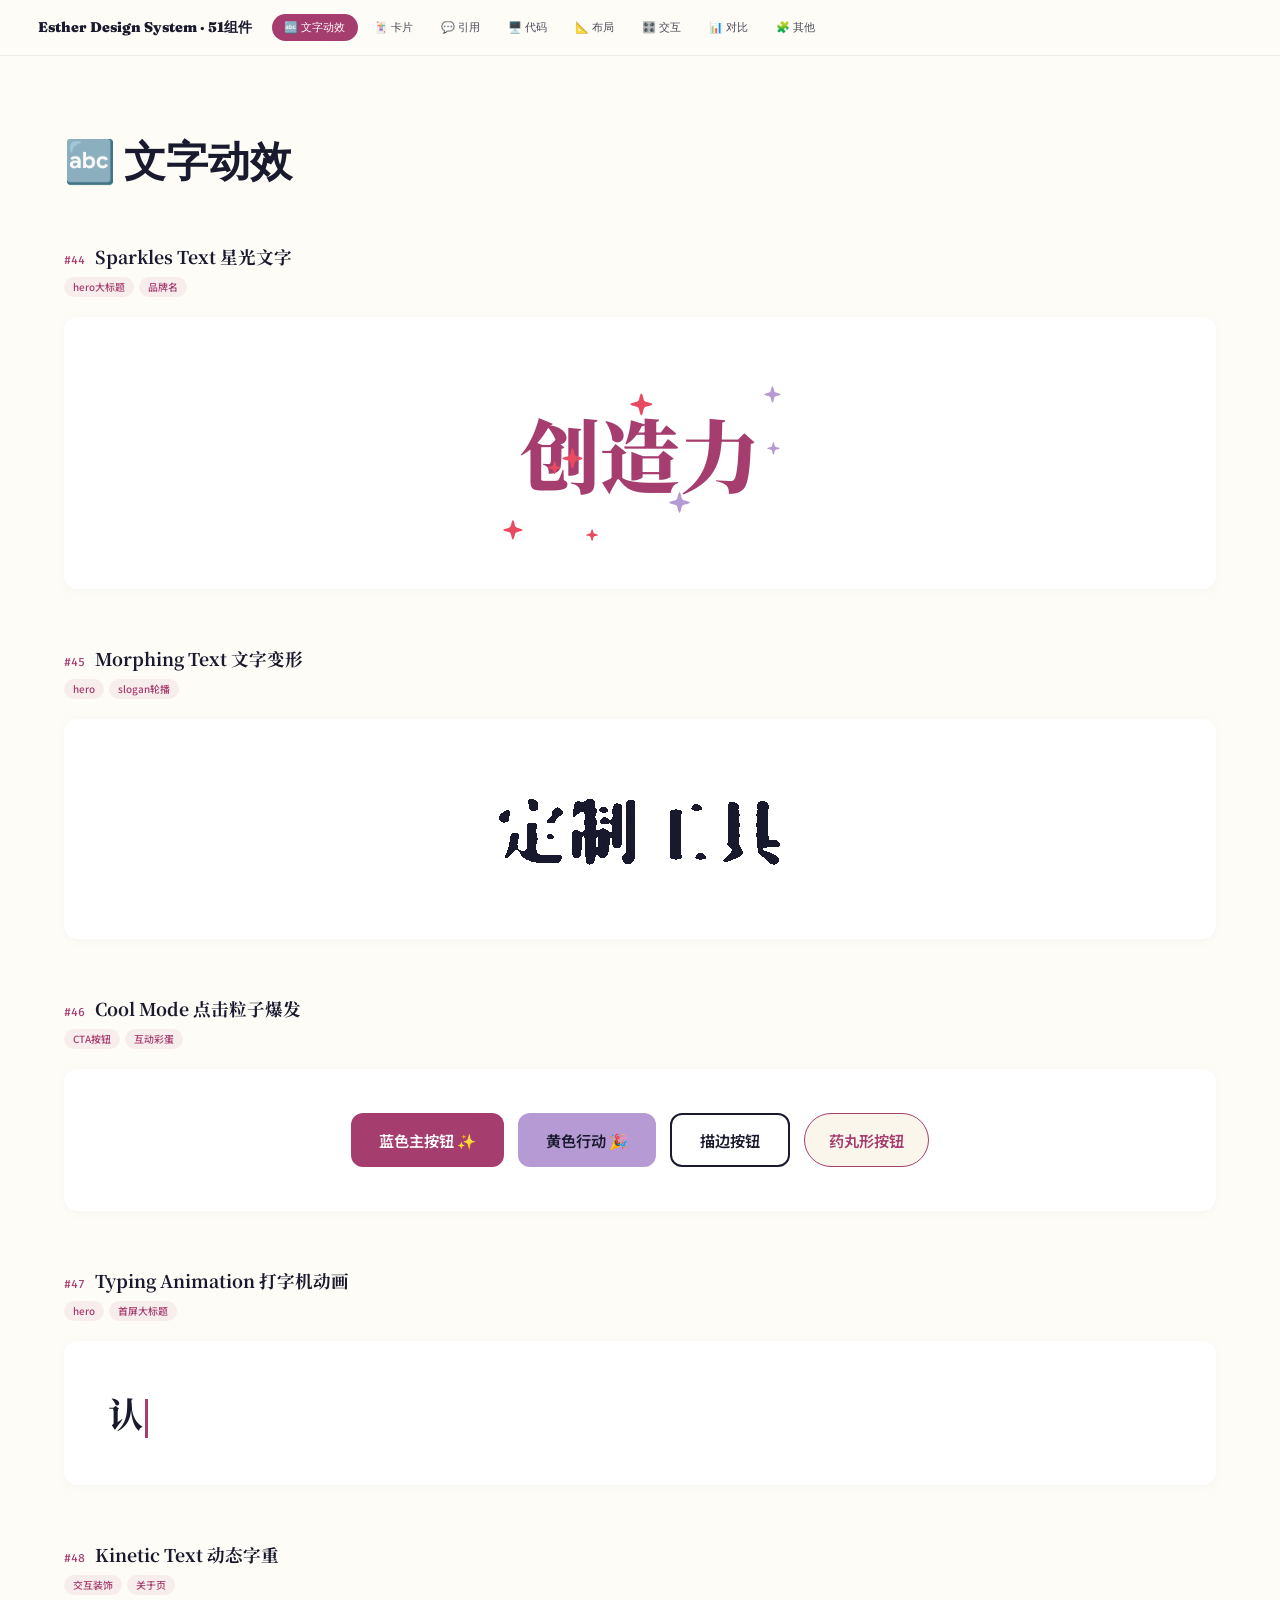
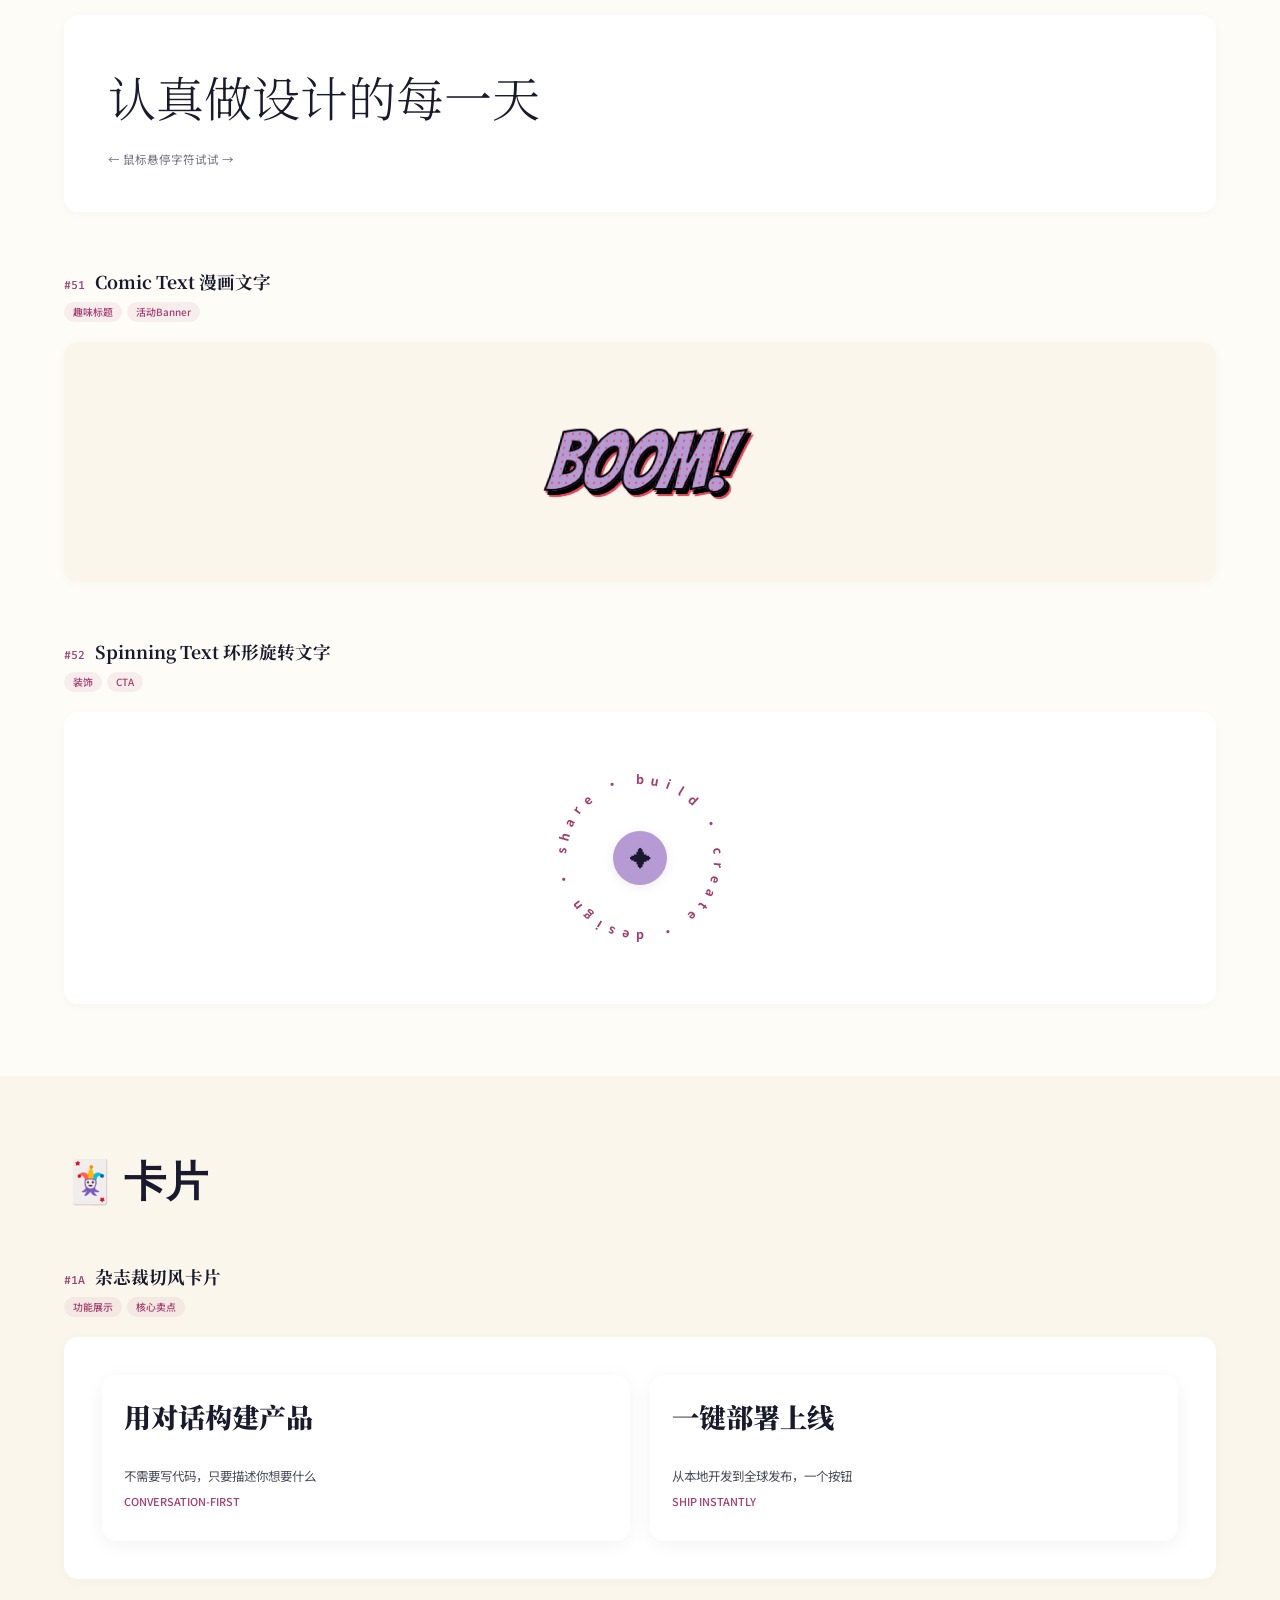
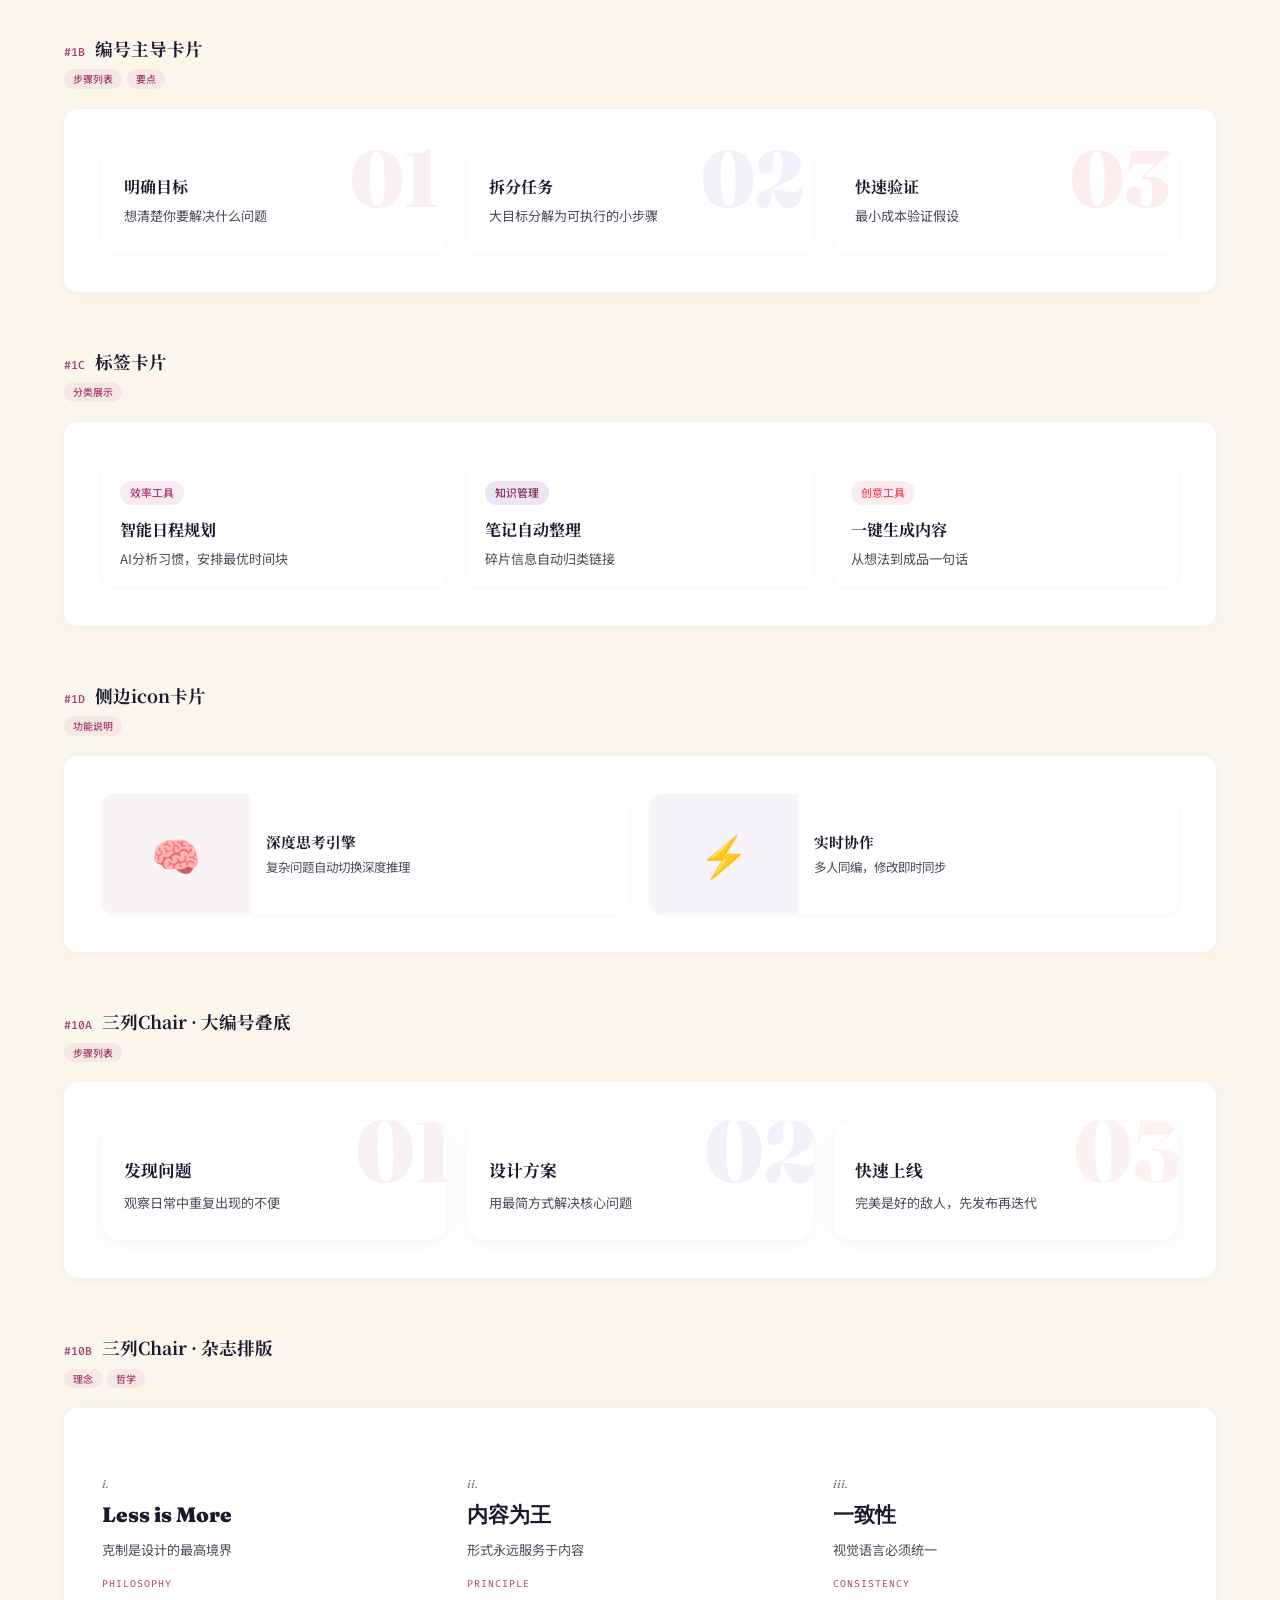
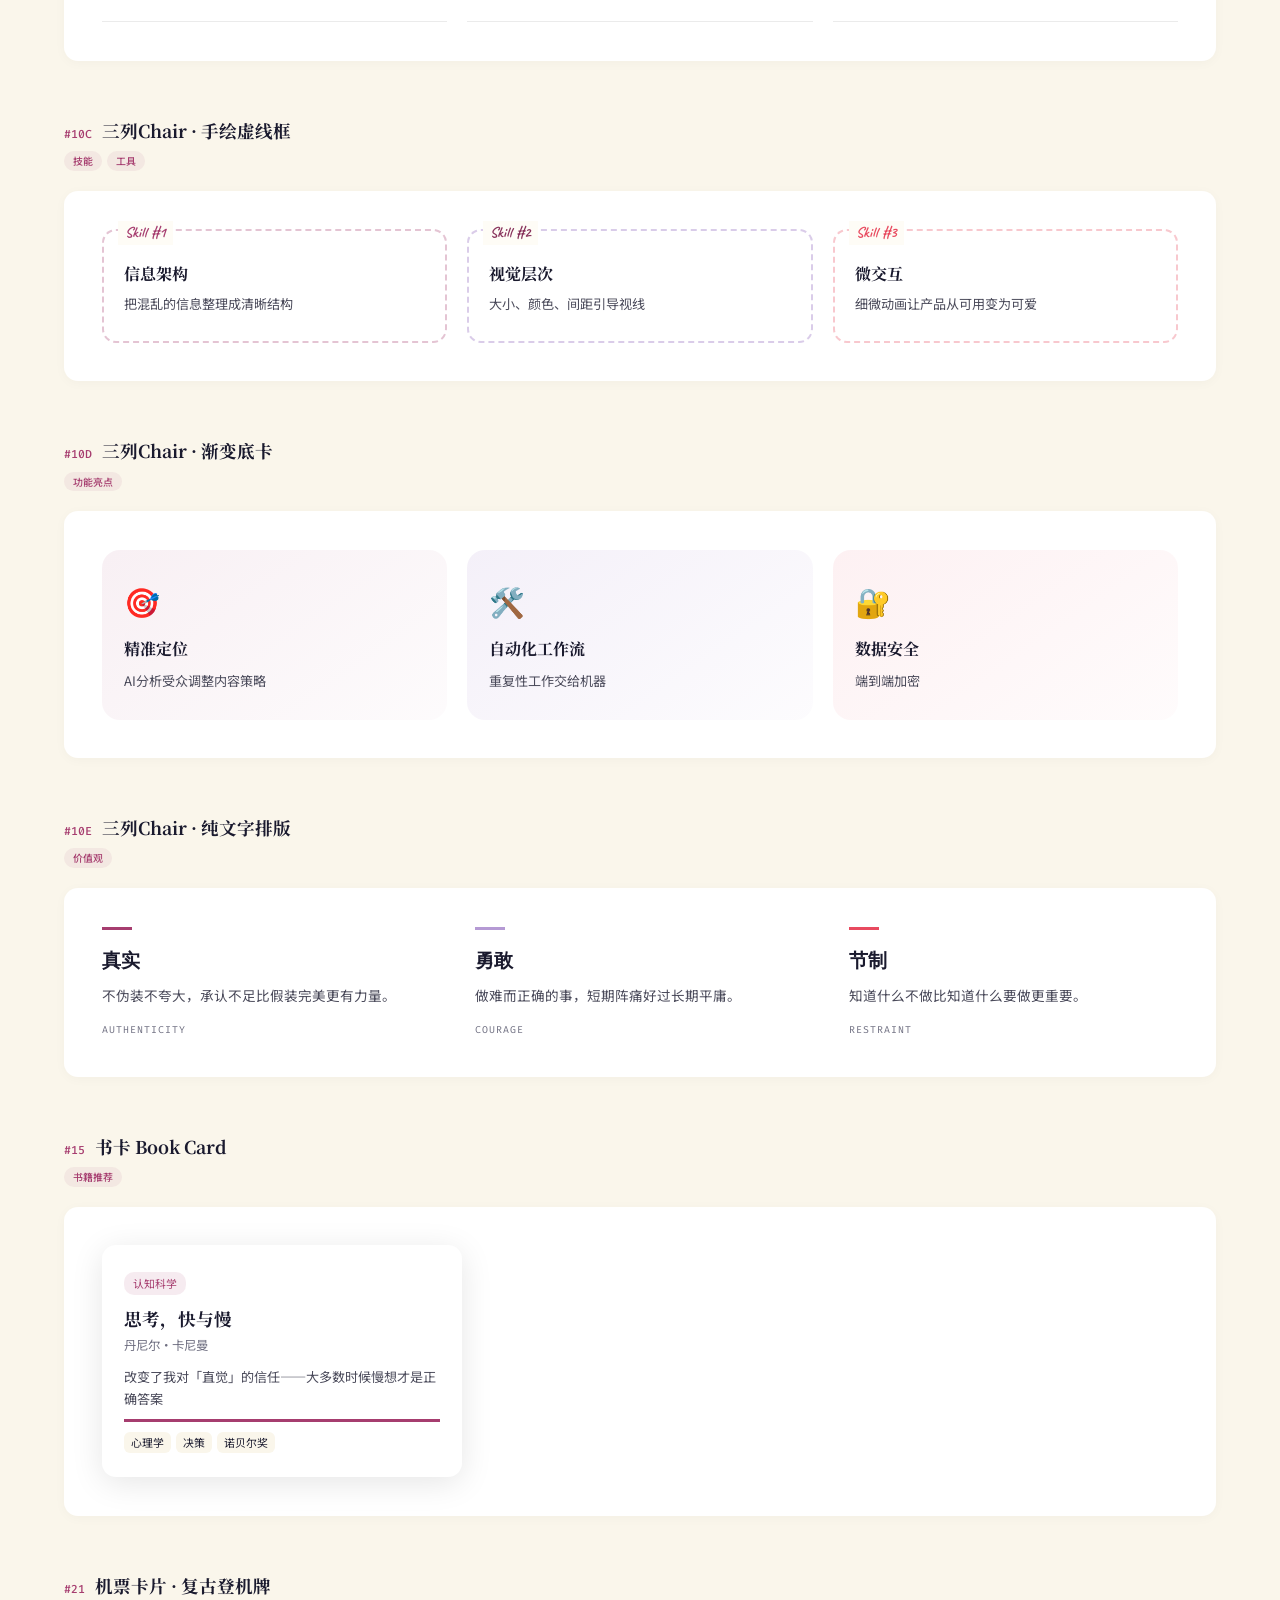
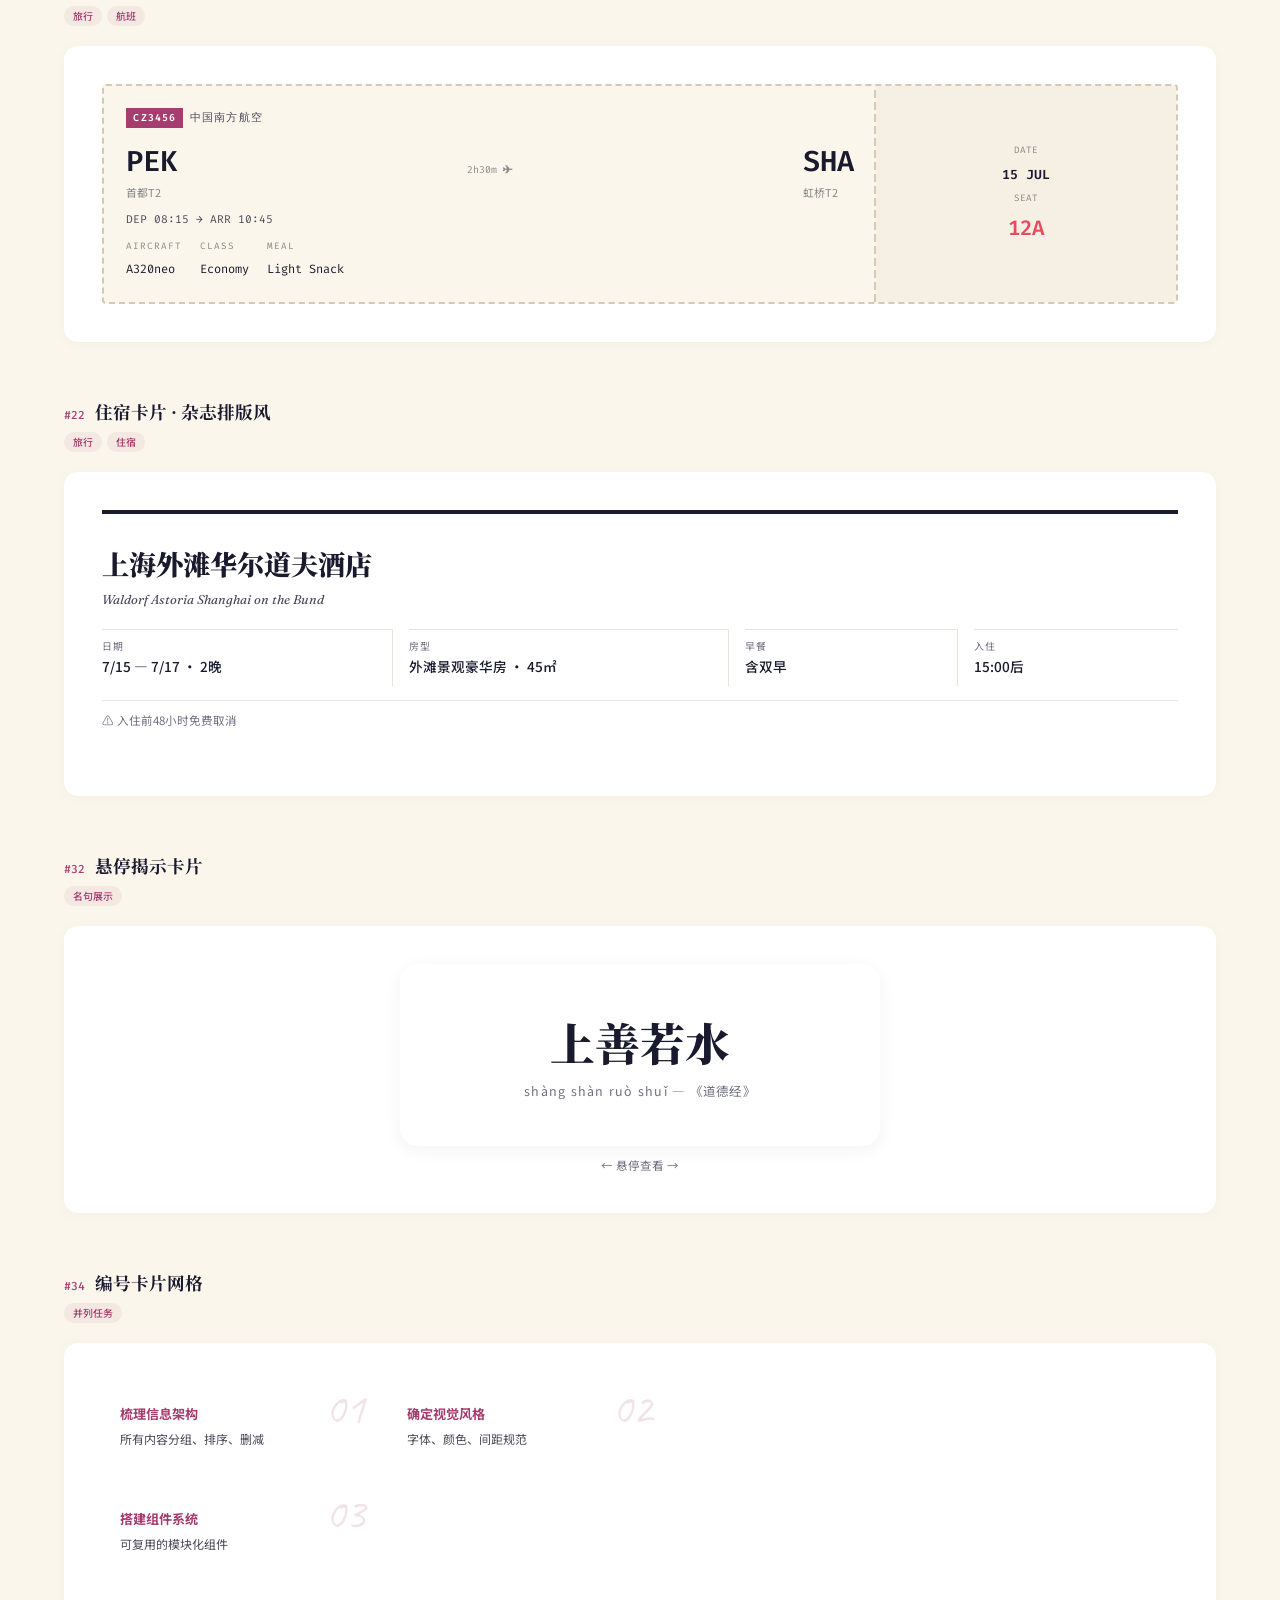
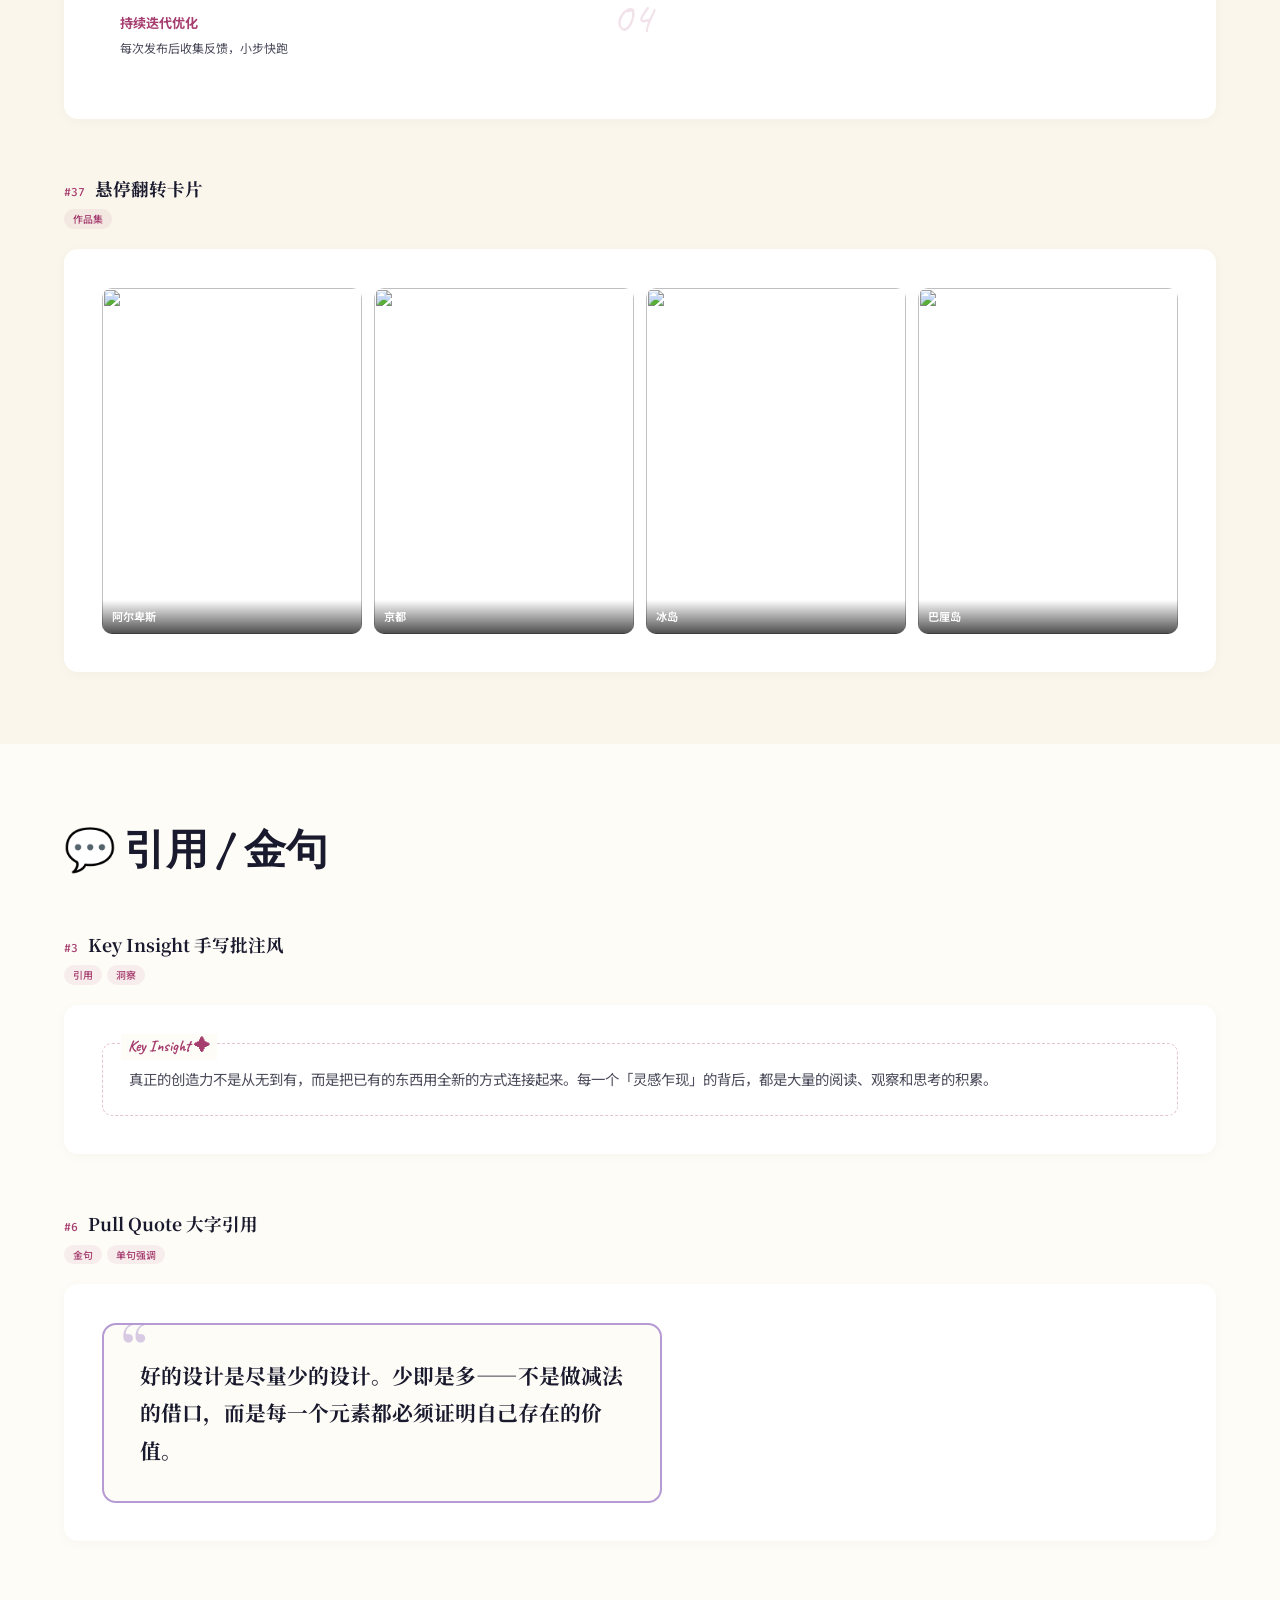
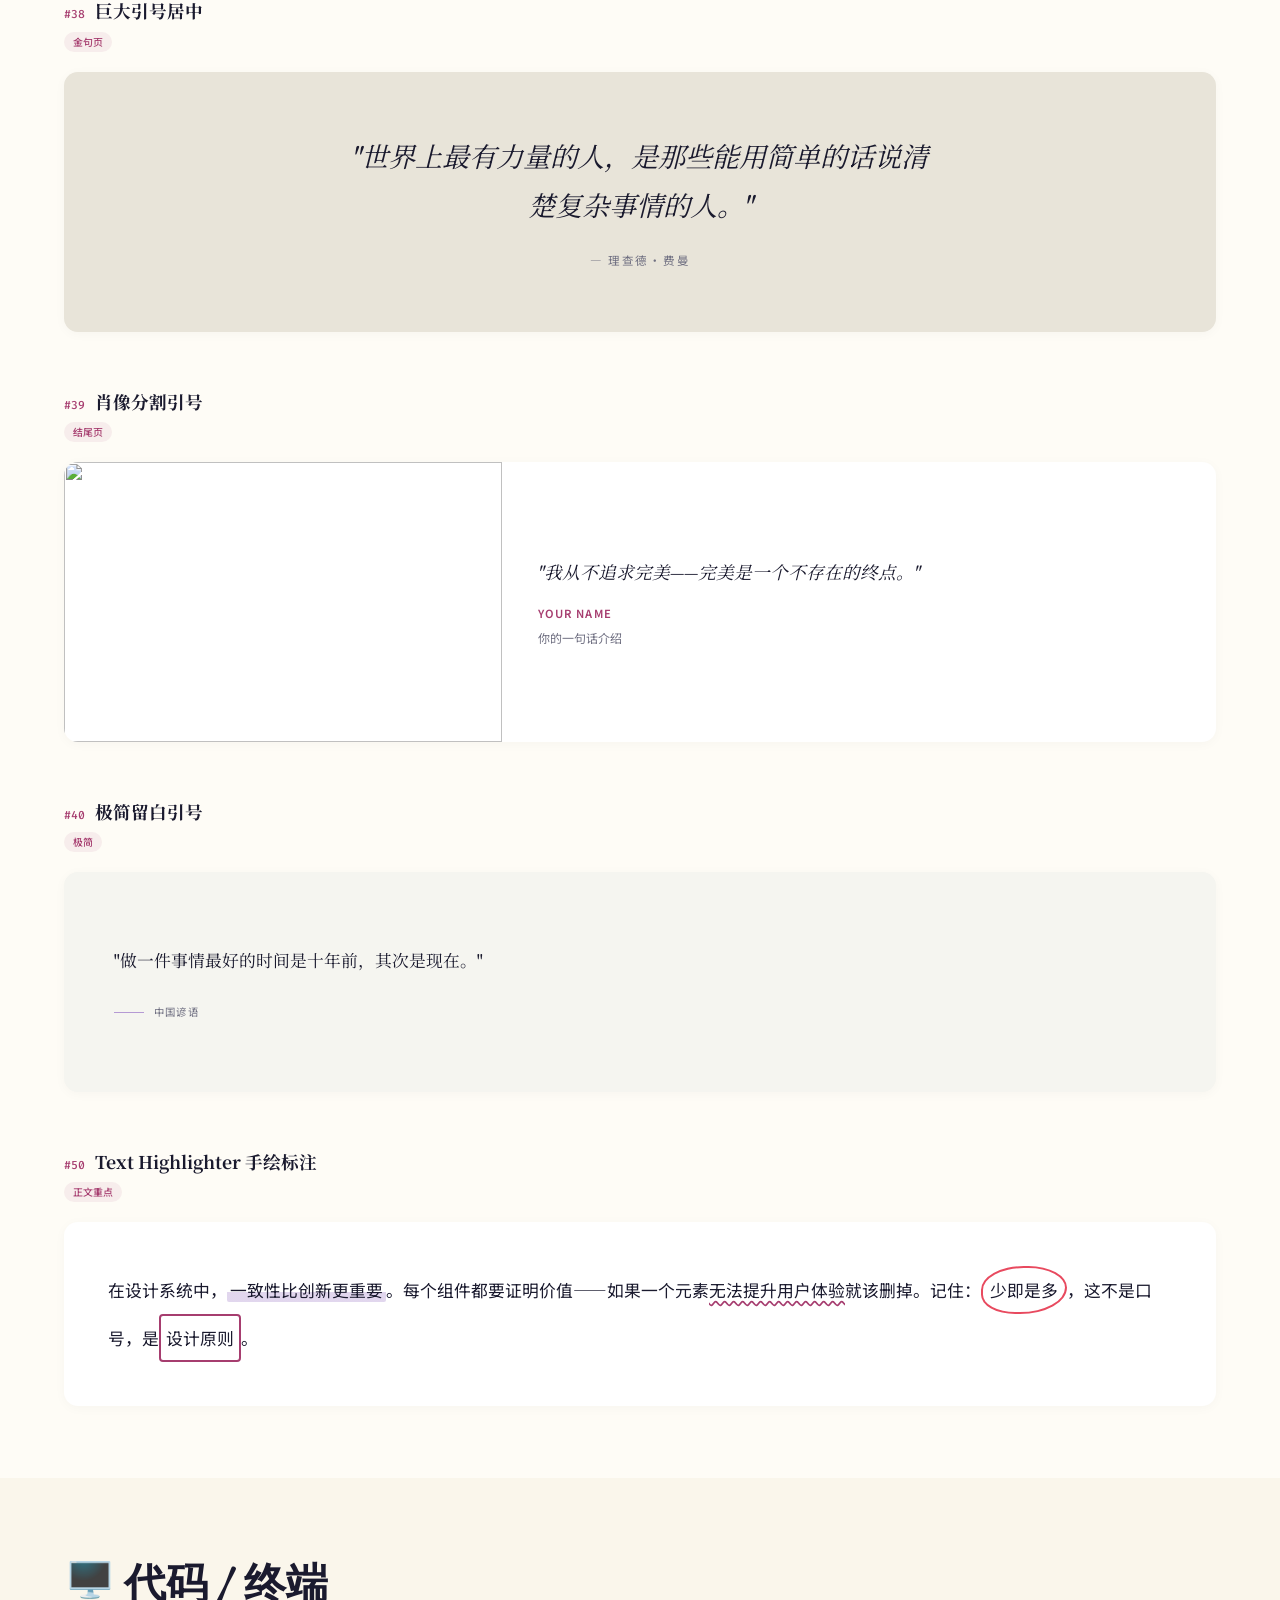
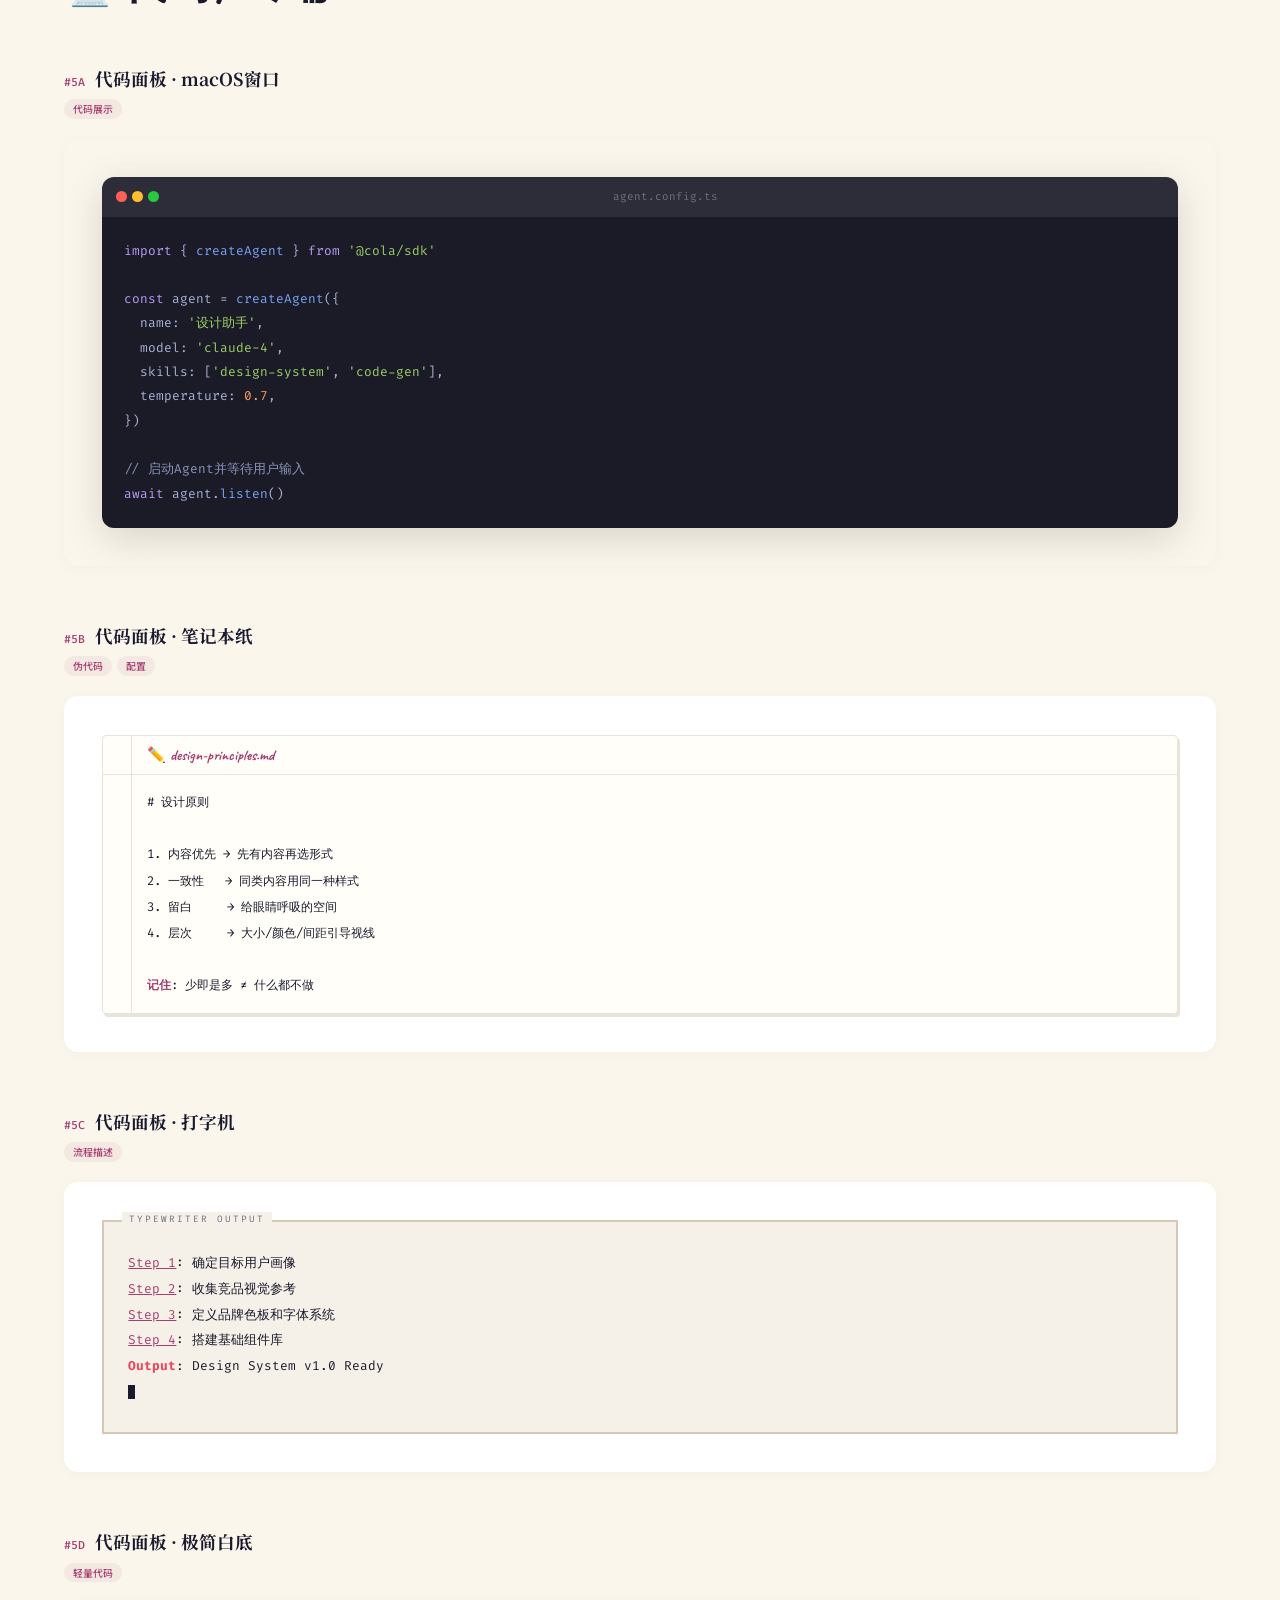
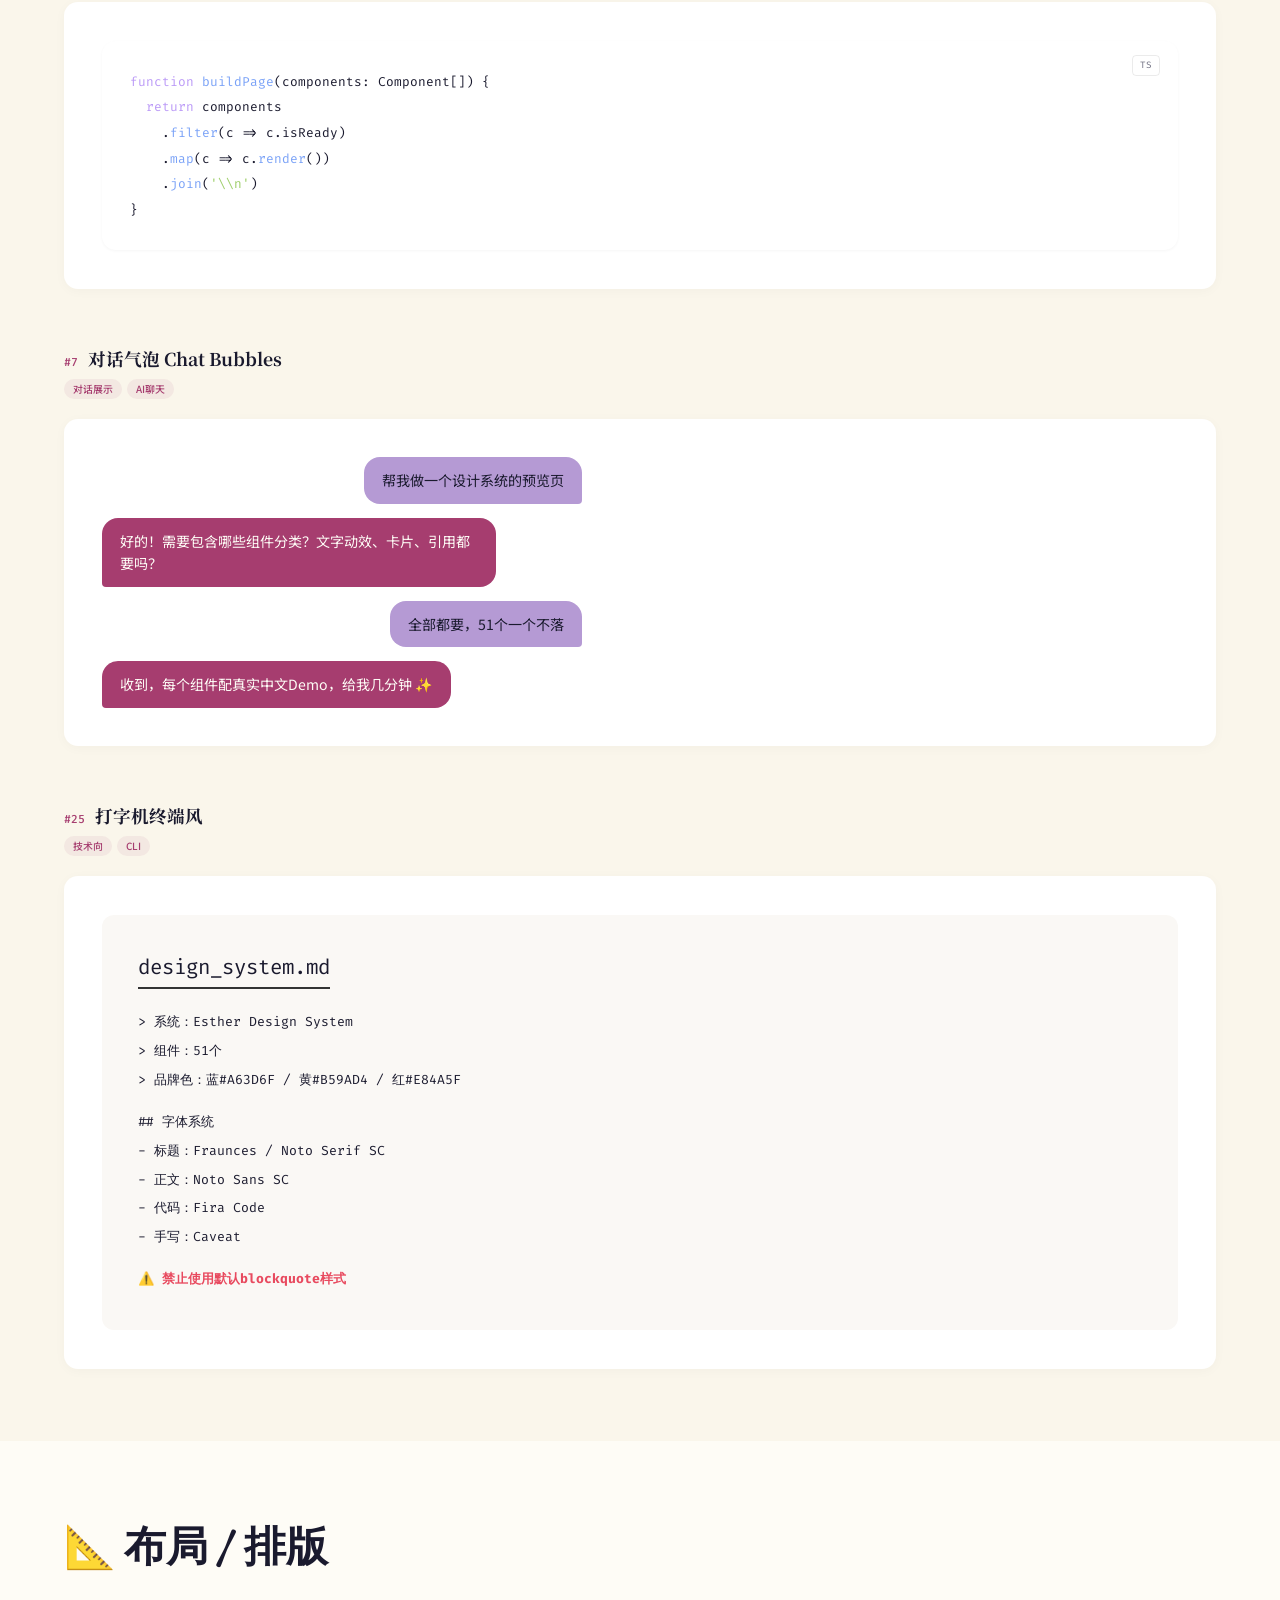
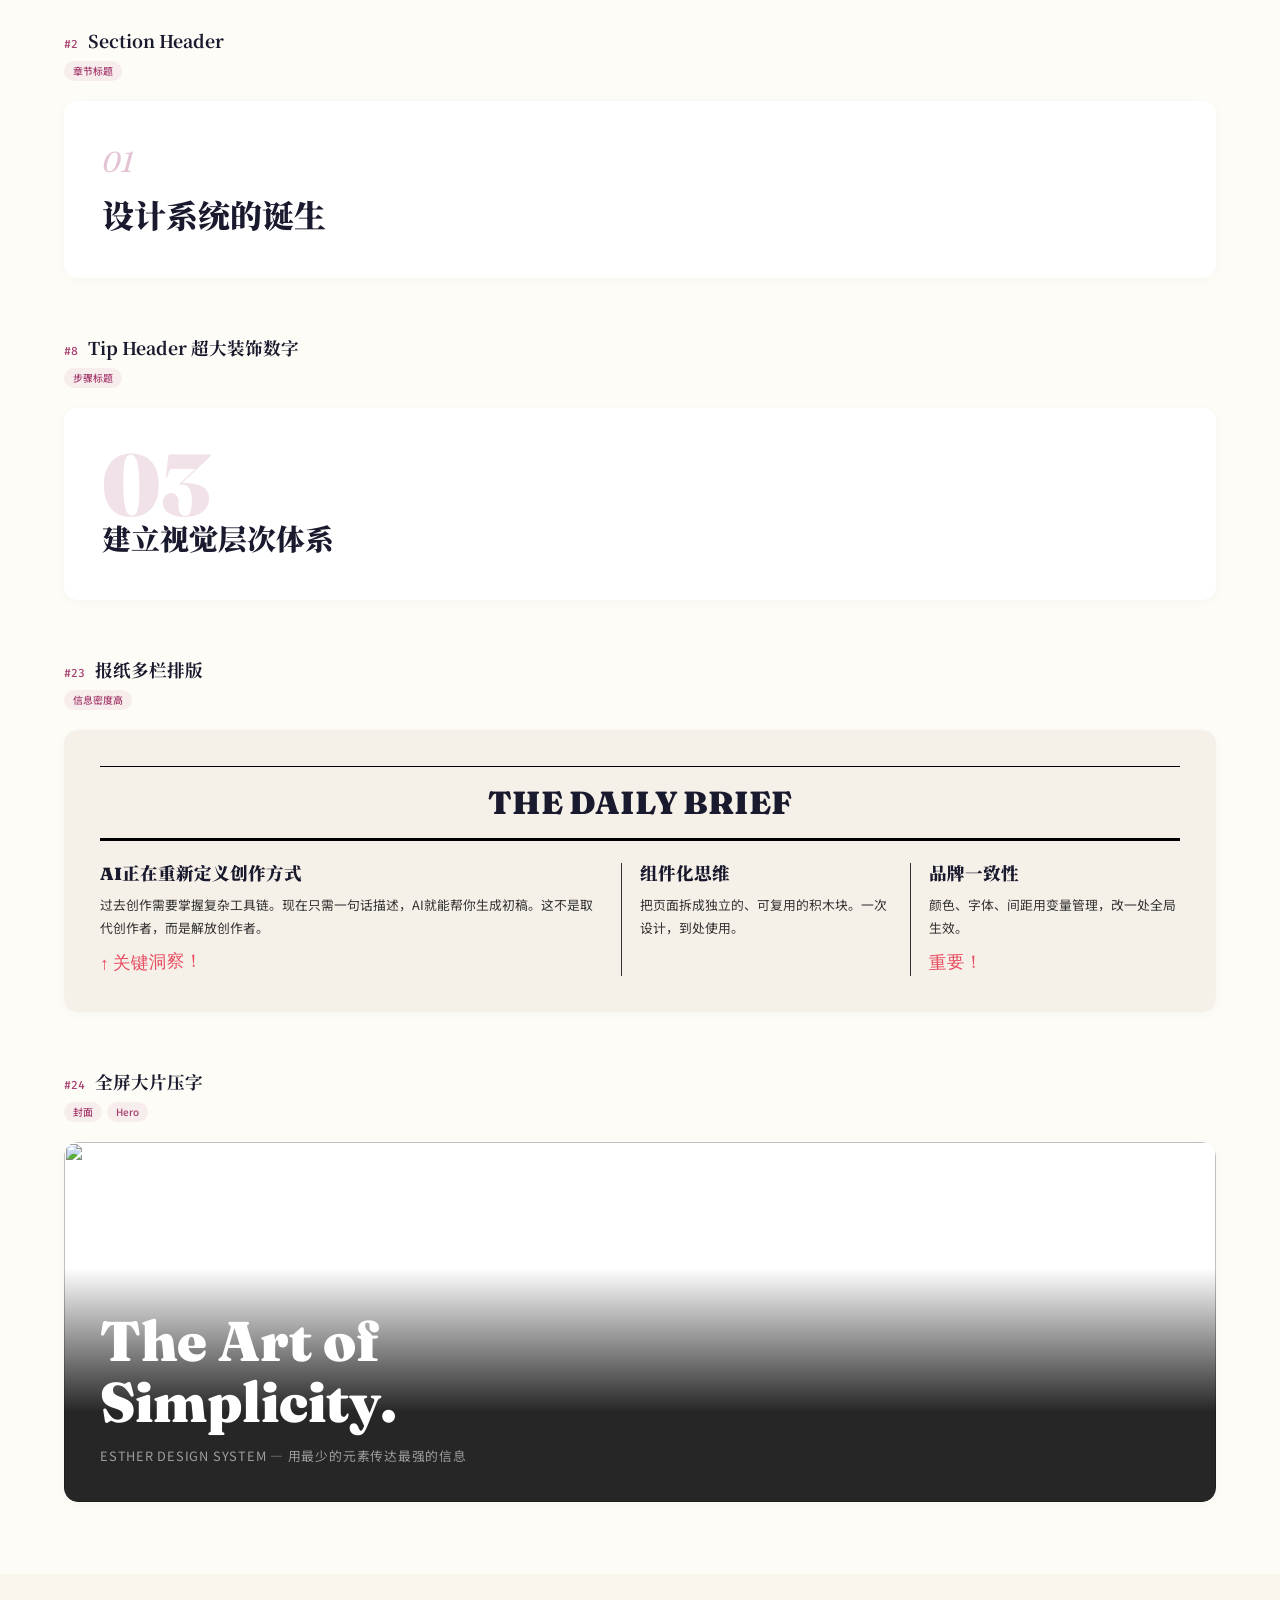
==== components-preview.html @ 67e194ee "feat: tokens.json 作为设计令牌唯一来源 配色、字号、间距、字体加载原先散在 12 个 HTML 的 :root 和各份文档里, 改一个色要手工搜替 10 多个文件,漏一个就不一致。现" ====
<!DOCTYPE html>
<html lang="zh-CN">
<head>
<meta charset="UTF-8">
<meta name="viewport" content="width=device-width, initial-scale=1.0">
<title>Esther Design System · 51组件预览</title>
<link href="https://fonts.googleapis.com/css2?family=Fraunces:ital,opsz,wght@0,9..144,300;0,9..144,700;0,9..144,900;1,9..144,400;1,9..144,700&family=Noto+Sans+SC:wght@300;400;500;700;900&family=Noto+Serif+SC:wght@400;700;900&family=Caveat:wght@400;700&family=Fira+Code:wght@400;500&family=Bangers&display=swap" rel="stylesheet">
<style>
/* tokens:start — generated by scripts/build_tokens.py, do not edit */
    :root {
      /* ==== v2.2.0 品牌色（语义命名） ==== */
      --brand: #A63D6F;  /* 莓果玫红 · 主色 60% */
      --brand-deep: #88325B;  /* 莓果深调 · 主色加深 */
      --brand-soft: #F4E1EA;  /* 莓果浅晕 · 浅色块 */
      --accent: #B59AD4;  /* 藤萝紫 · 强调色 30% */
      --accent-ink: #885CBA;  /* 藤萝深调 · 强调色文字安全变体 */
      --accent-deep: #6F46A0;  /* 藤萝浓调 · 强调色 chip 文字 */
      --accent-soft: #EAE2F3;  /* 藤萝浅晕 · 浅色块 */
      --pop: #E84A5F;  /* 点缀红 · 点缀色 10% */
      --pop-ink: #DD1C36;  /* 点缀深红 · 点缀色文字安全变体 */
      --pop-deep: #B00F25;  /* 点缀浓红 · 点缀色 chip 文字 */
      --cream: #fefcf6;  /* 暖底主色 · 背景 */
      --cream-dark: #faf6eb;  /* 深奶底 · 背景 */
      --card-bg: #FFFDF8;  /* 卡片底 · 背景 */
      --ink: #1A1A2E;  /* 墨色 · 正文 */
      --ink-light: #4A4A5A;  /* 次要墨 · 次要文字 */
      --ink-faint: #6F6F81;  /* 浅墨 · 辅助文字 */
      --dark-panel: #201826;  /* 梅黑面板 · 深色面板 */
      --term-bg: #151821;  /* 终端底 · 具名例外 */
      --term-green: #4ADE80;  /* 终端绿 · 具名例外 */
      --panel-green: #2D6A4F;  /* 功能绿 · 功能色 */
      --paper: #F5F0E8;  /* 纸感底 · 肌理 */
      --paper-line: #D4C9B5;  /* 纸感线 · 肌理 */
      --hairline: #E8E4D9;  /* 细分隔线 · 边框 */
      /* ==== 半透明 ==== */
      --border: rgba(26, 26, 46, 0.10);
      --border-strong: rgba(26, 26, 46, 0.18);
      --shadow: rgba(26, 26, 46, 0.08);
      --brand-wash: rgba(166, 61, 111, 0.08);
      --accent-wash: rgba(181, 154, 212, 0.25);
      --pop-wash: rgba(232, 74, 95, 0.12);
      --green-wash: rgba(45, 106, 79, 0.12);
      /* ==== 代码/终端面板 · 具名例外（其他场景禁用冷调） ==== */
      --code-bg: #1A1B26;  /* 深色代码面板底 */
      --code-tb: #2D2D3A;  /* macOS 窗口标题栏底 */
      --code-fg: #A9B1D6;  /* 正文 */
      --code-kw: #BB9AF7;  /* 关键字 */
      --code-fn: #7AA2F7;  /* 函数名 */
      --code-str: #9ECE6A;  /* 字符串 */
      --code-num: #FF9E64;  /* 数字/字面量 */
      --code-cmt: #8A94BE;  /* 注释 */
      --code-file: #A3A9BD;  /* 标题栏文件名 */
      --code-lt-fg: var(--ink-light);  /* 浅底代码面板 · 正文 */
      --code-lt-kw: var(--accent-ink);  /* 浅底代码面板 · 关键字 */
      --code-lt-fn: var(--brand);  /* 浅底代码面板 · 函数名 */
      --code-lt-str: var(--panel-green);  /* 浅底代码面板 · 字符串 */
      --code-lt-num: var(--pop-ink);  /* 浅底代码面板 · 数字/字面量 */
      --code-lt-cmt: var(--ink-faint);  /* 浅底代码面板 · 注释 */
      /* ==== 字体栈 ==== */
      --font-serif: 'Huiwen Mincho', 'Noto Serif SC', 'Songti SC', 'STSong', serif;
      --font-sans: 'Noto Sans SC', 'PingFang SC', 'Hiragino Sans GB', 'Microsoft YaHei', system-ui, sans-serif;
      --font-display: 'Fraunces', 'Noto Serif SC', serif;
      --font-script: 'Caveat', 'Noto Serif SC', cursive;
      --font-mono: 'Fira Code', 'SFMono-Regular', Consolas, monospace;
      /* ==== fluid 字号 ==== */
      --fs-hero: clamp(2.8rem, 7vw, 5.5rem);
      --fs-section-title: clamp(1.6rem, 4vw, 2.6rem);
      --fs-card-title: clamp(1.15rem, 2vw, 1.4rem);
      --fs-body: clamp(0.98rem, 1.6vw, 1rem);
      --fs-small: clamp(0.78rem, 1.2vw, 0.85rem);
      --fs-deco-number: clamp(3rem, 8vw, 7rem);
      /* ==== 间距 ==== */
      --sp-section: clamp(80px, 12vh, 160px);
      --sp-block: clamp(40px, 6vw, 100px);
      --sp-card-pad: clamp(28px, 3vw, 44px);
      --sp-gap: clamp(24px, 3vw, 48px);
      --sp-max-width: 1300px;
      /* ==== 旧变量名兼容层（新代码请勿使用） ==== */
      --blue: var(--brand);
      --blue-deep: var(--brand-deep);
      --yellow: var(--accent);
      --yellow-soft: var(--accent-soft);
      --red: var(--pop);
      --accent-light: var(--accent);
    }
/* tokens:end */
*,*::before,*::after{margin:0;padding:0;box-sizing:border-box}
html{scroll-behavior:smooth}
body{font-family:'Noto Sans SC',-apple-system,sans-serif;background:var(--cream);color:var(--ink);line-height:1.6;-webkit-font-smoothing:antialiased}
img{display:block;max-width:100%}
.site-nav{position:sticky;top:0;z-index:1000;background:rgba(254,252,246,.92);backdrop-filter:blur(14px);border-bottom:1px solid rgba(26,26,46,.06);padding:0 clamp(16px,3vw,48px);display:flex;align-items:center;gap:20px;height:56px;overflow-x:auto}
.site-nav::-webkit-scrollbar{display:none}
.nav-brand{font-family:'Fraunces',serif;font-weight:900;font-size:.88rem;white-space:nowrap;flex-shrink:0}
.nav-tabs{display:flex;gap:4px;flex-shrink:0}
.nav-tab{padding:6px 12px;border-radius:20px;font-size:.7rem;font-weight:500;white-space:nowrap;cursor:pointer;background:transparent;border:none;color:var(--ink-light);transition:all .2s}
.nav-tab:hover{background:rgba(166,61,111,.06)}
.nav-tab.active{background:var(--blue);color:#fff}
.sec{padding:clamp(60px,8vh,100px) clamp(24px,5vw,80px)}
.sec-alt{background:var(--cream-dark)}
.sec-heading{font-family:'Fraunces',serif;font-size:clamp(1.8rem,4vw,2.6rem);font-weight:900;margin-bottom:48px}
.cb{margin-bottom:56px}.cb:last-child{margin-bottom:0}
.cb-h{display:flex;align-items:baseline;gap:10px;margin-bottom:6px;flex-wrap:wrap}
.cb-id{font-family:'Fira Code',monospace;font-size:.72rem;color:var(--blue);font-weight:500}
.cb-name{font-family:'Noto Serif SC',serif;font-size:1.1rem;font-weight:700}
.pills{display:flex;gap:5px;flex-wrap:wrap;margin-bottom:20px}
.pill{padding:2px 9px;border-radius:12px;font-size:.62rem;background:rgba(166,61,111,.08);color:var(--blue);font-weight:500}
.demo{padding:clamp(24px,3vw,44px);border-radius:14px;background:#fff;box-shadow:0 2px 12px rgba(0,0,0,.03);overflow:hidden}
.sparkles-wrap{position:relative;display:inline-block;padding:12px 24px}
.sparkles-text{font-family:'Noto Serif SC',serif;font-weight:900;font-size:clamp(3rem,8vw,5rem);color:var(--blue);position:relative;z-index:1}
.sparkle{position:absolute;pointer-events:none;z-index:2;animation:sparkle-anim .8s ease-in-out infinite}
@keyframes sparkle-anim{0%,100%{opacity:0;transform:scale(0) rotate(75deg)}50%{opacity:1;transform:scale(1) rotate(120deg)}}
.morph-container{position:relative;width:100%;height:100px;text-align:center;filter:url(#threshold) blur(.6px)}
.morph-text{font-family:'Noto Serif SC',serif;font-weight:900;font-size:clamp(2.5rem,7vw,4.5rem);position:absolute;inset:0;display:flex;align-items:center;justify-content:center;color:var(--ink)}
.cool-btn{position:relative;cursor:pointer;font-family:'Noto Sans SC',sans-serif;font-size:.95rem;font-weight:600;padding:14px 28px;border-radius:12px;border:none;transition:all .2s}
.cool-btn-blue{background:var(--blue);color:#fff}.cool-btn-blue:hover{transform:translateY(-2px)}
.cool-btn-yellow{background:var(--yellow);color:var(--ink)}.cool-btn-yellow:hover{transform:translateY(-2px)}
.cool-btn-outline{background:transparent;color:var(--ink);border:2px solid var(--ink)}.cool-btn-outline:hover{background:var(--ink);color:var(--cream);transform:translateY(-2px)}
.cool-btn-pill{background:var(--cream-dark);color:var(--blue);border:1.5px solid var(--blue);border-radius:999px;padding:12px 24px}.cool-btn-pill:hover{background:var(--blue);color:#fff;transform:translateY(-2px)}
#_coolMode_effect{overflow:hidden;position:fixed;inset:0;pointer-events:none;z-index:2147483647}
.typing-container{font-family:'Noto Serif SC',serif;font-size:clamp(1.5rem,4vw,2.2rem);font-weight:700;min-height:2.8rem}
.typing-cursor{display:inline-block;width:3px;height:1.1em;background:var(--blue);margin-left:2px;vertical-align:text-bottom;animation:blink 1s steps(1) infinite}
@keyframes blink{0%,100%{opacity:1}50%{opacity:0}}
.kinetic-text{display:flex;flex-wrap:wrap;font-weight:300;font-family:'Noto Serif SC',serif;font-size:clamp(2rem,5vw,3rem)}
.kinetic-text span{display:inline-block;transition:font-weight .4s,color .4s,padding .4s;cursor:default}
.kinetic-text span:hover{font-weight:900;padding-inline:.06em;color:var(--blue)}
.comic-text{font-family:'Bangers',Impact,sans-serif;font-size:clamp(3rem,8vw,5rem);-webkit-text-stroke:2px #000;transform:skewX(-8deg);filter:drop-shadow(4px 4px 0 #000) drop-shadow(2px 2px 0 var(--red));background-color:var(--yellow);background-image:radial-gradient(circle at 1px 1px,var(--red) 1px,transparent 0);background-size:7px 7px;-webkit-background-clip:text;-webkit-text-fill-color:transparent;background-clip:text;animation:comic-pop .6s cubic-bezier(.175,.885,.32,1.275) forwards;opacity:0}
@keyframes comic-pop{from{opacity:0;transform:skewX(-8deg) scale(.8) rotate(-2deg)}to{opacity:1;transform:skewX(-8deg) scale(1) rotate(0)}}
.spinning-wrap{position:relative;width:180px;height:180px;margin:0 auto}
.spinning-container{position:relative;width:180px;height:180px;animation:spin 12s linear infinite}
.spinning-container span{position:absolute;top:50%;left:50%;font-size:.78rem;font-weight:700;color:var(--blue)}
@keyframes spin{to{transform:rotate(360deg)}}
.spinning-center{position:absolute;top:50%;left:50%;transform:translate(-50%,-50%);width:54px;height:54px;border-radius:50%;background:var(--yellow);display:flex;align-items:center;justify-content:center;font-size:1.3rem;font-weight:900;box-shadow:0 2px 12px rgba(0,0,0,.08)}
.g3{display:grid;grid-template-columns:repeat(3,1fr);gap:20px}
.g2{display:grid;grid-template-columns:repeat(2,1fr);gap:20px}
.magazine-card{padding:28px 22px;background:#fff;border-radius:14px;box-shadow:0 4px 20px rgba(0,0,0,.05)}
.magazine-card h3{font-family:'Fraunces','Noto Serif SC',serif;font-size:1.7rem;font-weight:900;line-height:1.15;min-height:50px}
.magazine-card .desc{font-size:.78rem;color:var(--ink-light);margin-top:14px}
.magazine-card .aux{font-size:.68rem;color:var(--blue);margin-top:6px;font-weight:500}
.num-card{position:relative;padding:26px 22px;background:#fff;border-radius:12px;overflow:hidden;box-shadow:0 1px 4px rgba(0,0,0,.04)}
.num-card .big{position:absolute;top:-10px;right:8px;font-family:'Fraunces',serif;font-size:5rem;font-weight:900;line-height:1;pointer-events:none}
.num-card h3{font-family:'Noto Serif SC',serif;font-size:1rem;font-weight:700;margin-bottom:6px;position:relative}
.num-card p{font-size:.82rem;color:var(--ink-light);position:relative;line-height:1.7}
.tag-card{background:#fff;border-radius:12px;padding:18px;box-shadow:0 1px 4px rgba(0,0,0,.04)}
.tag-card .tp{display:inline-block;padding:3px 10px;border-radius:20px;font-size:.68rem;font-weight:500;margin-bottom:12px}
.tp-b{background:rgba(166,61,111,.1);color:var(--blue)}
.tp-y{background:rgba(181,154,212,.25);color:#88325B}
.tp-r{background:rgba(232,74,95,.1);color:var(--red)}
.tag-card h3{font-family:'Noto Serif SC',serif;font-size:1rem;font-weight:700;margin-bottom:6px}
.tag-card p{font-size:.82rem;color:var(--ink-light)}
.icon-card{display:flex;align-items:stretch;background:#fff;border-radius:12px;overflow:hidden;box-shadow:0 1px 4px rgba(0,0,0,.04);min-height:120px}
.icon-card .ia{flex:0 0 28%;display:flex;align-items:center;justify-content:center;font-size:2.5rem}
.icon-card .ic{flex:1;padding:16px;display:flex;flex-direction:column;justify-content:center}
.icon-card h3{font-family:'Noto Serif SC',serif;font-size:.92rem;font-weight:700;margin-bottom:4px}
.icon-card p{font-size:.78rem;color:var(--ink-light)}
.chair-num .bn{position:absolute;top:-15px;right:-5px;font-family:'Fraunces',serif;font-size:5.5rem;font-weight:900;line-height:1;pointer-events:none}
.chair-num{position:relative;background:white;border-radius:18px;padding:36px 22px 26px;box-shadow:0 4px 20px rgba(0,0,0,.05);overflow:hidden}
.chair-num h3{font-family:'Noto Serif SC',serif;font-size:1.05rem;font-weight:700;margin-bottom:8px;position:relative}
.chair-num p{font-size:.82rem;color:var(--ink-light);line-height:1.7;position:relative}
.chair-mag{padding:28px 0;border-bottom:1px solid rgba(0,0,0,.08)}
.chair-mag .sn{font-family:'Fraunces',serif;font-size:.72rem;font-style:italic;color:var(--ink-faint);margin-bottom:10px}
.chair-mag h3{font-family:'Fraunces',serif;font-size:1.3rem;font-weight:900;line-height:1.2;margin-bottom:10px}
.chair-mag p{font-size:.82rem;color:var(--ink-light);line-height:1.8}
.chair-mag .tg{display:inline-block;margin-top:14px;font-family:'Fira Code',monospace;font-size:.62rem;color:var(--blue);text-transform:uppercase;letter-spacing:1px}
.chair-dash{border:2px dashed;border-radius:14px;padding:26px 20px;position:relative;background:white}
.chair-dash .lb{position:absolute;top:-10px;left:14px;font-family:'Caveat',cursive;font-size:.92rem;font-weight:700;background:var(--cream);padding:0 7px}
.chair-dash h3{font-family:'Noto Serif SC',serif;font-size:1rem;font-weight:700;margin-bottom:6px;margin-top:4px}
.chair-dash p{font-size:.82rem;color:var(--ink-light);line-height:1.7}
.chair-grad{border-radius:18px;padding:28px 22px}
.chair-grad .em{font-size:1.8rem;margin-bottom:12px}
.chair-grad h3{font-family:'Noto Serif SC',serif;font-size:1rem;font-weight:700;margin-bottom:8px}
.chair-grad p{font-size:.82rem;color:var(--ink-light);line-height:1.7}
.chair-typo .dv{width:30px;height:3px;margin-bottom:18px}
.chair-typo h3{font-family:'Fraunces',serif;font-size:1.2rem;font-weight:900;margin-bottom:10px;line-height:1.3}
.chair-typo p{font-size:.85rem;color:var(--ink-light);line-height:1.9}
.chair-typo .mt{display:block;margin-top:14px;font-family:'Fira Code',monospace;font-size:.62rem;color:var(--ink-faint);text-transform:uppercase;letter-spacing:1px}
.book-card{background:#fff;border-radius:14px;padding:24px 22px;box-shadow:0 6px 32px rgba(0,0,0,.1);max-width:360px;transition:transform .2s}
.book-card:hover{transform:translateY(-3px)}
.book-card .bdg{display:inline-block;padding:3px 9px;border-radius:10px;font-size:.68rem;background:rgba(166,61,111,.1);color:var(--blue);margin-bottom:.6rem}
.book-card h3{font-family:'Noto Serif SC',serif;font-size:1.1rem;font-weight:700;margin-bottom:3px}
.book-card .au{font-size:.78rem;color:var(--ink-faint);margin-bottom:10px}
.book-card .vd{border-bottom:3px solid var(--blue);padding-bottom:8px;font-size:.82rem;color:var(--ink-light);margin:.6rem 0;line-height:1.7}
.book-card .tgs{display:flex;gap:5px;margin-top:10px}
.book-card .tgs span{padding:2px 7px;border-radius:6px;font-size:.68rem;background:var(--cream-dark)}
.ticket{background:#faf6eb;border:2px dashed #D4C9B5;border-radius:4px;display:flex;position:relative;overflow:hidden}
.ticket::before{content:'';position:absolute;top:0;bottom:0;right:28%;width:2px;background:repeating-linear-gradient(to bottom,transparent 0,transparent 4px,#D4C9B5 4px,#D4C9B5 12px)}
.ticket .ms{flex:1;padding:22px;display:flex;flex-direction:column;gap:10px}
.ticket .st{width:28%;padding:16px;background:#f5f0e3;display:flex;flex-direction:column;justify-content:center;align-items:center;gap:6px;text-align:center}
.ticket .al{display:flex;align-items:center;gap:7px;font-family:'Fira Code',monospace;font-size:.7rem;text-transform:uppercase;letter-spacing:.1em;color:var(--ink-light)}
.ticket .al .fb{background:var(--blue);color:#fff;padding:2px 7px;font-size:.62rem;font-weight:600}
.ticket .rt{display:flex;align-items:center;gap:14px}
.ticket .cc{font-family:'Fira Code',monospace;font-size:1.8rem;font-weight:600}
.ticket .cn{font-size:.68rem;color:#888}
.ticket .rm{flex:1;text-align:center;font-family:'Fira Code',monospace;font-size:.62rem;color:#888}
.ticket .mr{display:flex;gap:18px;flex-wrap:wrap}
.ticket .mi label{display:block;font-family:'Fira Code',monospace;font-size:.58rem;text-transform:uppercase;color:#888;letter-spacing:.1em}
.ticket .mi span{font-family:'Fira Code',monospace;font-size:.75rem;color:var(--ink)}
.ticket .st .sl{font-family:'Fira Code',monospace;font-size:.58rem;color:#888;text-transform:uppercase}
.ticket .st .sd{font-family:'Fira Code',monospace;font-size:.82rem;font-weight:600}
.ticket .st .ss{font-family:'Fira Code',monospace;font-size:1.3rem;font-weight:600;color:var(--red)}
.hotel{border-top:4px solid var(--ink);padding:28px 0}
.hotel .hz{font-family:'Noto Serif SC',serif;font-weight:900;font-size:1.7rem;margin-bottom:3px}
.hotel .he{font-family:'Fraunces',serif;font-style:italic;font-size:.8rem;color:var(--ink-light);margin-bottom:20px}
.hotel .dr{display:flex;flex-wrap:wrap}
.hotel .di{padding:8px 0;border-top:1px solid #E8E4D9;flex:1 1 auto;min-width:110px}
.hotel .di:not(:last-child){padding-right:16px;margin-right:16px;border-right:1px solid #E8E4D9}
.hotel .dl{font-size:.62rem;text-transform:uppercase;letter-spacing:.1em;color:var(--ink-faint);margin-bottom:2px}
.hotel .dv{font-size:.85rem;font-weight:500}
.hotel .nt{margin-top:14px;font-size:.72rem;color:var(--ink-faint);padding-top:10px;border-top:1px solid #E8E4D9}
.reveal-card{position:relative;max-width:480px;text-align:center;padding:44px 36px;background:#fff;border-radius:18px;box-shadow:0 4px 18px rgba(0,0,0,.05);overflow:hidden;margin:0 auto}
.reveal-card .rt{font-family:'Noto Serif SC',serif;font-size:clamp(2rem,5vw,2.8rem);font-weight:900;line-height:1.5;position:relative;z-index:2}
.reveal-card .rs{font-size:.78rem;color:var(--ink-faint);margin-top:.4rem;letter-spacing:.1em;position:relative;z-index:2}
.reveal-card .ro{position:absolute;inset:0;background:var(--blue);color:#fff;display:flex;flex-direction:column;justify-content:center;align-items:center;padding:36px;opacity:0;transition:opacity .4s;z-index:3;border-radius:18px}
.reveal-card:hover .ro{opacity:1}
.reveal-card .ro p{font-size:.88rem;line-height:2;text-align:center}
.numgrid{display:grid;grid-template-columns:repeat(2,1fr);gap:14px;max-width:560px}
.numgrid-card{background:#fff;border-radius:12px;padding:22px 18px;position:relative;overflow:hidden;transition:transform .2s}
.numgrid-card:hover{transform:translateY(-2px)}
.numgrid-card::before{content:attr(data-num);position:absolute;top:-8px;right:10px;font-family:'Caveat',cursive;font-size:2.8rem;color:var(--blue);opacity:.15}
.numgrid-card h4{font-size:.82rem;font-weight:700;margin-bottom:4px;color:var(--blue)}
.numgrid-card p{font-size:.75rem;color:var(--ink-light);line-height:1.8}
.numgrid-card.full{grid-column:1/-1}
.flip-grid{display:grid;grid-template-columns:repeat(4,1fr);gap:12px;perspective:1200px}
.fch{aspect-ratio:3/4;position:relative;cursor:pointer}
.fch .fi{width:100%;height:100%;position:relative;transition:transform .6s;transform-style:preserve-3d;border-radius:10px}
.fch:hover .fi{transform:rotateY(180deg)}
.fch .ff,.fch .fb{position:absolute;inset:0;backface-visibility:hidden;border-radius:10px;overflow:hidden}
.fch .fb{transform:rotateY(180deg);background:#1A1A2E;padding:16px;display:flex;flex-direction:column;justify-content:center;color:#fff}
.fch .ff img{width:100%;height:100%;object-fit:cover}
.fch .ff .lbl{position:absolute;bottom:0;left:0;right:0;padding:8px 10px;background:linear-gradient(to top,rgba(0,0,0,.7),transparent);color:#fff;font-size:.7rem;font-weight:600}
.key-note{position:relative;padding:22px 26px;background:white;border-radius:10px;border:1.5px dashed rgba(166,61,111,.3)}
.key-note .kt{position:absolute;top:-10px;left:18px;font-family:'Caveat',cursive;font-size:1rem;color:var(--blue);background:var(--cream);padding:0 7px;font-weight:700}
.key-note p{font-size:.9rem;line-height:1.85;color:var(--ink-light)}
.pullquote{padding:32px 36px;background:var(--cream);border-radius:14px;border:2px solid var(--yellow);position:relative;max-width:560px}
.pullquote::before{content:'\201C';font-family:'Fraunces',serif;font-size:4.5rem;color:var(--yellow);position:absolute;top:-8px;left:18px;opacity:.5;line-height:1}
.pullquote p{font-family:'Noto Serif SC',serif;font-size:clamp(1rem,2vw,1.3rem);font-weight:700;line-height:1.8}
.hl-yellow{background:linear-gradient(180deg,transparent 60%,rgba(181,154,212,.4) 60%);padding:0 3px;border-radius:2px}
.hl-wave{text-decoration:underline wavy var(--blue);text-underline-offset:4px}
.hl-circle{border:2.5px solid var(--red);border-radius:50% 45% 55% 40%/50% 45% 55% 40%;padding:2px 7px;display:inline-block;animation:wiggle 3s ease-in-out infinite}
@keyframes wiggle{0%,100%{transform:rotate(-1deg)}50%{transform:rotate(1deg)}}
.hl-box{border:2.5px solid var(--blue);border-radius:4px;padding:2px 5px;display:inline-block}
.code-mac{border-radius:12px;overflow:hidden;box-shadow:0 10px 40px rgba(0,0,0,.14)}
.code-mac .tb{background:#2d2d3a;padding:11px 14px;display:flex;align-items:center;gap:7px}
.code-mac .dots{display:flex;gap:5px}
.code-mac .dots i{width:11px;height:11px;border-radius:50%;display:block}
.code-mac .dots i:nth-child(1){background:#ff5f56}
.code-mac .dots i:nth-child(2){background:#ffbd2e}
.code-mac .dots i:nth-child(3){background:#27c93f}
.code-mac .fn{flex:1;text-align:center;font-family:'Fira Code',monospace;font-size:.68rem;color:#6F6F81}
.code-mac .bd{background:#1a1b26;padding:22px}
.code-mac pre{font-family:'Fira Code',monospace;font-size:.8rem;line-height:1.9;color:#a9b1d6;margin:0;white-space:pre-wrap}
.kw{color:#bb9af7}.fnc{color:#7aa2f7}.str{color:#9ece6a}.cmt{color:#8A94BE}.nm{color:#ff9e64}
.code-nb{background:#fffef8;border:1px solid #e8e4d9;border-radius:4px;position:relative;box-shadow:2px 3px 0 #e8e4d9}
.code-nb .hl{position:absolute;left:28px;top:0;bottom:0;width:1px;background:rgba(232,74,95,.2)}
.code-nb .tt{padding:7px 14px 7px 44px;border-bottom:1px solid #e8e4d9;font-family:'Caveat',cursive;font-size:.95rem;color:var(--blue);font-weight:700}
.code-nb pre{font-family:'Fira Code',monospace;font-size:.78rem;line-height:2.1;margin:0;padding:14px 18px 14px 44px;white-space:pre-wrap}
.code-tw{background:#f5f0e8;border:2px solid #d4c9b5;padding:28px 24px;position:relative}
.code-tw::before{content:'TYPEWRITER OUTPUT';position:absolute;top:-10px;left:18px;font-family:'Fira Code',monospace;font-size:.58rem;letter-spacing:2px;color:var(--ink-faint);background:#f5f0e8;padding:0 7px}
.code-tw pre{font-family:'Fira Code',monospace;font-size:.8rem;line-height:2;margin:0;white-space:pre-wrap}
.code-tw .cur{display:inline-block;width:7px;height:1.1em;background:var(--ink);vertical-align:middle;animation:blink 1s step-end infinite}
.code-cl{background:white;border-radius:14px;padding:28px;box-shadow:0 1px 3px rgba(0,0,0,.04);position:relative}
.code-cl .tag{position:absolute;top:14px;right:18px;font-family:'Fira Code',monospace;font-size:.58rem;color:var(--ink-faint);padding:2px 7px;border:1px solid rgba(0,0,0,.08);border-radius:4px}
.code-cl pre{font-family:'Fira Code',monospace;font-size:.8rem;line-height:2;margin:0;white-space:pre-wrap}
.chat{display:flex;flex-direction:column;gap:14px;max-width:480px}
.bubble{padding:12px 18px;border-radius:16px;max-width:82%;font-size:.88rem;line-height:1.6}
.bubble.u{background:var(--yellow);color:var(--ink);align-self:flex-end;border-bottom-right-radius:4px}
.bubble.a{background:var(--blue);color:#fefcf6;align-self:flex-start;border-bottom-left-radius:4px}
.tw-sec{background:#faf8f5;padding:36px;border-radius:12px}
.tw-sec .hd{font-family:'Fira Code',monospace;font-size:1.3rem;border-bottom:2px solid #333;display:inline-block;padding-bottom:3px;margin-bottom:1.2rem}
.tw-sec .ct{font-family:'Fira Code',monospace;font-size:.82rem;line-height:2.2;max-width:580px}
.tw-sec .ct p{margin:0}.tw-sec .warn{color:var(--red);font-weight:700}
.sh-demo .sn{font-family:'Fraunces',serif;font-style:italic;font-size:1.8rem;color:var(--blue);opacity:.3;display:block;margin-bottom:.2rem}
.sh-demo .st{font-family:'Noto Serif SC',serif;font-weight:900;font-size:2rem}
.th-demo .tn{font-family:'Fraunces',serif;font-size:5.5rem;font-weight:900;color:var(--blue);opacity:.15;line-height:.85;display:block}
.th-demo .tt{font-family:'Noto Serif SC',serif;font-weight:900;font-size:1.8rem;margin-top:-.4rem}
.newspaper{background:#f5f0e8;padding:36px;border-radius:12px}
.newspaper .mh{font-family:'Fraunces','Noto Serif SC',serif;font-size:2rem;font-weight:900;text-align:center;border-bottom:3px solid #000;border-top:1px solid #000;padding:10px 0;margin-bottom:22px}
.newspaper .ng{display:grid;grid-template-columns:2fr 1px 1fr 1px 1fr;gap:18px}
.newspaper .nd{background:#333}
.newspaper .nh{font-family:'Fraunces','Noto Serif SC',serif;font-size:1.1rem;font-weight:900;margin-bottom:7px;line-height:1.3}
.newspaper .nb{font-size:.8rem;color:#333;line-height:1.85}
.newspaper .hw{font-family:'Caveat',cursive;color:var(--red);font-size:1.1rem;transform:rotate(-2deg);margin-top:8px;display:inline-block}
.mag-hero{position:relative;min-height:360px;display:flex;flex-direction:column;justify-content:flex-end;padding:36px;overflow:hidden;border-radius:14px}
.mag-hero .bg{position:absolute;inset:0;width:100%;height:100%;object-fit:cover;z-index:0}
.mag-hero .ov{position:absolute;inset:0;background:linear-gradient(to top,rgba(0,0,0,.85) 25%,transparent 65%);z-index:1}
.mag-hero .mc{position:relative;z-index:2}
.mag-hero .mt{font-family:'Fraunces',serif;font-size:clamp(2.2rem,6vw,3.5rem);font-weight:900;color:#fff;line-height:1.1}
.mag-hero .ms{font-size:.8rem;color:rgba(255,255,255,.55);margin-top:.8rem;letter-spacing:.06em}
.reveal-anim{opacity:0;transform:translateY(28px);transition:opacity .7s cubic-bezier(.16,1,.3,1),transform .7s cubic-bezier(.16,1,.3,1)}
.reveal-anim.visible{opacity:1;transform:none}
.filter-bar{display:flex;flex-wrap:wrap;gap:7px;margin-bottom:1.2rem}
.filter-tag{padding:5px 13px;border-radius:18px;font-size:12px;background:rgba(0,0,0,.05);border:none;cursor:pointer;transition:all .2s}
.filter-tag.active{color:#fff;background:var(--blue)}
.filter-tag:hover:not(.active){background:rgba(0,0,0,.1)}
.hscroll-track{display:flex;gap:20px;overflow-x:auto;scroll-snap-type:x mandatory;padding:16px 4px;-webkit-overflow-scrolling:touch}
.hscroll-track::-webkit-scrollbar{height:4px}
.hscroll-track::-webkit-scrollbar-thumb{background:var(--blue);border-radius:2px}
.hscroll-card{min-width:300px;max-width:340px;flex-shrink:0;scroll-snap-align:center;background:#fff;border-radius:14px;padding:28px 24px;box-shadow:0 4px 18px rgba(0,0,0,.06);position:relative}
.hscroll-card .hn{position:absolute;top:14px;right:18px;font-family:'Caveat',cursive;font-size:1.8rem;color:var(--blue);opacity:.3}
.hscroll-card h3{font-size:1.05rem;font-weight:700;margin-bottom:10px}
.hscroll-card p{font-size:.8rem;color:var(--ink-light);line-height:1.9}
.tab-bar{display:flex;border-bottom:2px solid rgba(166,61,111,.2);margin-bottom:1.5rem}
.tab-item{padding:9px 18px;font-size:.8rem;font-weight:500;cursor:pointer;border-bottom:3px solid transparent;margin-bottom:-2px;transition:all .2s;color:var(--ink-faint)}
.tab-item.active{border-bottom-color:var(--blue);color:var(--ink);font-weight:700}
.tab-panel{display:none;animation:fadeIn .3s}
.tab-panel.active{display:block}
.tab-panel h3{font-size:1.15rem;font-weight:700;margin-bottom:10px}
.tab-panel p{font-size:.85rem;color:var(--ink-light);line-height:2;max-width:520px}
.tab-ex{margin-top:.8rem;background:var(--cream-dark);border-radius:8px;padding:14px 18px;font-size:.85rem;color:var(--blue);border-bottom:3px solid var(--blue)}
@keyframes fadeIn{from{opacity:0;transform:translateY(6px)}to{opacity:1;transform:none}}
.acc-list{max-width:580px}
.acc-item{border-bottom:1px solid rgba(166,61,111,.12)}
.acc-hdr{display:flex;align-items:center;gap:14px;padding:16px 0;cursor:pointer;transition:all .2s}
.acc-hdr:hover{padding-left:6px}
.acc-step{width:30px;height:30px;border-radius:50%;background:var(--blue);color:#fff;font-size:.78rem;font-weight:700;display:flex;align-items:center;justify-content:center;flex-shrink:0}
.acc-hdr h4{font-size:.92rem;font-weight:700;flex:1}
.acc-arrow{font-size:.78rem;color:var(--ink-faint);transition:transform .2s}
.acc-item.open .acc-arrow{transform:rotate(180deg)}
.acc-body{padding:0 0 16px 44px;display:none}
.acc-item.open .acc-body{display:block;animation:fadeIn .3s}
.acc-body p{font-size:.8rem;color:var(--ink-light);line-height:1.9}
.carousel{position:relative;width:100%;max-width:520px;margin:0 auto;overflow:hidden}
.carousel-slides{display:flex;transition:transform .4s}
.carousel-slide{min-width:100%;padding:36px;text-align:center}
.carousel-slide .ic{font-size:2.3rem;margin-bottom:.8rem}
.carousel-slide h3{font-size:1.2rem;font-weight:700;margin-bottom:14px}
.carousel-slide p{font-size:.82rem;color:var(--ink-light);line-height:2;max-width:400px;margin:0 auto}
.carousel-nav{display:flex;justify-content:center;gap:14px;margin-top:1.2rem}
.carousel-btn{width:36px;height:36px;border-radius:50%;border:1.5px solid var(--blue);background:transparent;cursor:pointer;font-size:.9rem;color:var(--blue);transition:all .2s}
.carousel-btn:hover{background:var(--blue);color:#fff}
.carousel-dots{display:flex;justify-content:center;gap:7px;margin-top:.8rem}
.carousel-dot{width:7px;height:7px;border-radius:50%;background:var(--blue);opacity:.3;transition:all .2s;cursor:pointer}
.carousel-dot.active{opacity:1;transform:scale(1.3)}
.stack-wrap{position:relative;width:340px;height:240px;perspective:1000px;margin:1.2rem auto}
.stack-card{position:absolute;inset:0;background:#fff;border-radius:14px;padding:28px;box-shadow:0 5px 20px rgba(0,0,0,.08);transition:all .4s;cursor:pointer}
.stack-card:nth-child(1){z-index:4;transform:translateY(0) scale(1)}
.stack-card:nth-child(2){z-index:3;transform:translateY(10px) scale(.96);opacity:.8}
.stack-card:nth-child(3){z-index:2;transform:translateY(20px) scale(.92);opacity:.6}
.stack-card .stag{display:inline-block;background:var(--blue);color:#fff;font-size:.68rem;padding:2px 7px;border-radius:3px;margin-bottom:8px}
.stack-card h3{font-size:1.05rem;font-weight:700;margin-bottom:8px}
.stack-card p{font-size:.8rem;color:var(--ink-light);line-height:1.9}
.flip-scene{perspective:1000px;width:440px;max-width:90%;height:260px;margin:0 auto}
.flip-3d{width:100%;height:100%;position:relative;transform-style:preserve-3d;transition:transform .6s;cursor:pointer}
.flip-3d.flipped{transform:rotateY(180deg)}
.flip-f,.flip-b{position:absolute;inset:0;backface-visibility:hidden;border-radius:18px;display:flex;flex-direction:column;justify-content:center;align-items:center;padding:36px}
.flip-f{background:#fff;box-shadow:0 6px 28px rgba(0,0,0,.08)}
.flip-f h2{font-family:'Noto Serif SC',serif;font-size:clamp(1.6rem,4vw,2.5rem);line-height:1.5;text-align:center}
.flip-f .fh{font-size:.72rem;color:var(--ink-faint);margin-top:1.5rem}
.flip-b{background:var(--blue);color:#fff;transform:rotateY(180deg);text-align:center}
.flip-b h3{font-size:.95rem;font-weight:400;opacity:.8;margin-bottom:.8rem}
.flip-b p{font-size:.88rem;line-height:2}
.dark-reveal{position:relative;min-height:320px;display:flex;align-items:center;justify-content:center;background:#1a1a2e;border-radius:14px;overflow:hidden;padding:50px 36px}
.dark-reveal .bgc{position:absolute;top:50%;left:50%;transform:translate(-50%,-50%);font-family:'Noto Serif SC',serif;font-size:14rem;color:rgba(255,255,255,.03);pointer-events:none;line-height:1}
.dark-reveal .drc{position:relative;z-index:1;text-align:center;max-width:460px}
.dark-reveal .drc h2{font-family:'Noto Serif SC',serif;font-size:clamp(1.8rem,5vw,2.8rem);line-height:1.6;color:#fff;margin-bottom:1.2rem;font-weight:900}
.dark-reveal .drd{width:36px;height:2px;background:var(--yellow);margin:0 auto 1.2rem}
.dark-reveal .drt{font-size:.85rem;color:rgba(255,255,255,.6);line-height:2;opacity:0;transition:opacity .5s}
.dark-reveal .drt.show{opacity:1}
.dark-reveal .drb{margin-top:1.2rem;padding:7px 18px;border:1px solid var(--yellow);background:transparent;color:var(--yellow);border-radius:18px;font-size:.75rem;cursor:pointer;transition:all .2s}
.dark-reveal .drb:hover{background:var(--yellow);color:#1a1a2e}
.checklist{max-width:520px}
.cl-item{display:flex;align-items:flex-start;gap:12px;padding:12px 0;border-bottom:1px solid rgba(166,61,111,.1)}
.cl-chk{width:20px;height:20px;border-radius:5px;border:2px solid var(--blue);flex-shrink:0;margin-top:2px;cursor:pointer;transition:all .2s;display:flex;align-items:center;justify-content:center}
.cl-chk.checked{background:var(--blue);border-color:var(--blue)}
.cl-chk.checked::after{content:'\2713';color:#fff;font-size:.65rem}
.cl-content h4{font-size:.82rem;font-weight:600;margin-bottom:2px}
.cl-content p{font-size:.75rem;color:var(--ink-light);line-height:1.7}
.gallery{display:flex;gap:0;max-width:760px;height:340px;border-radius:12px;overflow:hidden;box-shadow:0 6px 24px rgba(0,0,0,.08)}
.gallery .rail{width:72px;background:#1A1A2E;display:flex;flex-direction:column;gap:2px;flex-shrink:0;overflow-y:auto}
.gallery .rail img{width:100%;aspect-ratio:1;object-fit:cover;cursor:pointer;opacity:.5;transition:opacity .3s}
.gallery .rail img.active{opacity:1}
.gallery .main{flex:1;position:relative;overflow:hidden}
.gallery .main img{position:absolute;inset:0;width:100%;height:100%;object-fit:cover;opacity:0;transition:opacity .4s}
.gallery .main img.active{opacity:1}
.gallery .panel{width:200px;background:#fff;padding:22px 14px;overflow-y:auto;flex-shrink:0;border-left:1px solid #eee}
.gallery .panel h3{font-family:'Noto Serif SC',serif;font-size:.9rem;font-weight:800;margin-bottom:3px}
.gallery .panel .gm{font-size:.7rem;color:var(--blue);font-weight:600;margin-bottom:10px}
.gallery .panel .gd{font-size:.75rem;color:var(--ink-light);line-height:1.8}
.pixel-box{position:relative;width:240px;height:240px;border-radius:18px;overflow:hidden;margin:0 auto}
.pixel-piece{position:absolute;inset:0;opacity:0;transition:opacity 1s ease-out}
.pixel-piece.visible{opacity:1}
.pixel-piece img{width:100%;height:100%;object-fit:cover;border-radius:18px;filter:grayscale(1);transition:filter 1.2s}
.pixel-box.color .pixel-piece img{filter:grayscale(0)}
.compare-cards{display:grid;grid-template-columns:1fr 1fr;gap:20px}
.cblock{background:white;border-radius:14px;padding:22px;box-shadow:0 3px 16px rgba(0,0,0,.04)}
.cblock .ch{display:flex;align-items:center;gap:7px;margin-bottom:18px;padding-bottom:10px;border-bottom:2px solid}
.cblock.dont .ch{border-color:var(--red)}.cblock.do .ch{border-color:var(--blue)}
.cblock .ch .ci{font-size:1.2rem}
.cblock .ch .cl{font-family:'Fraunces',serif;font-size:.95rem;font-weight:700}
.cblock.dont .cl{color:var(--red)}.cblock.do .cl{color:var(--blue)}
.cblock ul{list-style:none;padding:0;display:flex;flex-direction:column;gap:8px}
.cblock li{font-size:.85rem;color:var(--ink-light);padding-left:18px;position:relative;line-height:1.6}
.cblock.dont li::before{content:'\00D7';position:absolute;left:0;color:var(--red);font-weight:700}
.cblock.do li::before{content:'\2713';position:absolute;left:0;color:var(--blue);font-weight:700}
.compare-hw{position:relative;background:white;border-radius:14px;padding:28px;border:1.5px dashed rgba(0,0,0,.12)}
.compare-hw .ann{position:absolute;top:-11px;right:22px;font-family:'Caveat',cursive;font-size:.92rem;color:var(--ink-faint);background:var(--cream-dark);padding:0 7px;transform:rotate(2deg)}
.compare-hw .tts{display:grid;grid-template-columns:1fr 1fr;gap:20px;margin-bottom:16px}
.compare-hw .ct{font-family:'Caveat',cursive;font-size:1.3rem;font-weight:700}
.compare-hw .ct.dont{color:var(--red)}.compare-hw .ct.do{color:var(--blue)}
.compare-hw .its{display:grid;grid-template-columns:1fr 1fr;gap:8px 20px}
.compare-hw .it{font-size:.82rem;color:var(--ink-light);line-height:1.6;padding:5px 0;border-bottom:1px solid rgba(0,0,0,.04)}
.compare-hw .it.sk{text-decoration:line-through;opacity:.6}
.compare-tbl{border-radius:10px;overflow:hidden;box-shadow:0 2px 14px rgba(0,0,0,.06)}
.compare-tbl .th{display:grid;grid-template-columns:1fr 70px 70px;background:var(--ink);padding:10px 18px}
.compare-tbl .th span{font-family:'Fira Code',monospace;font-size:.68rem;color:rgba(255,255,255,.6);text-transform:uppercase;letter-spacing:1px}
.compare-tbl .th span:not(:first-child){text-align:center}
.compare-tbl .tr{display:grid;grid-template-columns:1fr 70px 70px;padding:12px 18px;background:white;border-bottom:1px solid rgba(0,0,0,.04);align-items:center}
.compare-tbl .tr:last-child{border-bottom:none}
.compare-tbl .tr .pr{font-size:.82rem;color:var(--ink-light)}
.compare-tbl .tr .st{text-align:center;font-size:1rem}
.compare-stamp{display:grid;grid-template-columns:1fr 1fr;gap:20px}
.stcol{background:white;border:2px solid;padding:24px 20px;position:relative;border-radius:4px}
.stcol.dont{border-color:var(--red)}.stcol.do{border-color:var(--blue)}
.stcol .slb{position:absolute;top:-12px;left:50%;transform:translateX(-50%);font-family:'Fraunces',serif;font-size:.72rem;font-weight:900;letter-spacing:2px;text-transform:uppercase;padding:2px 14px;background:var(--cream-dark)}
.stcol.dont .slb{color:var(--red)}.stcol.do .slb{color:var(--blue)}
.stcol ul{list-style:none;padding:0;display:flex;flex-direction:column;gap:10px;margin-top:6px}
.stcol li{font-size:.82rem;color:var(--ink-light);line-height:1.6;padding-left:22px;position:relative}
.stcol.dont li::before{content:'\2715';position:absolute;left:0;font-weight:700;font-size:.78rem;color:var(--red)}
.stcol.do li::before{content:'\25C6';position:absolute;left:0;font-size:.58rem;top:4px;color:var(--blue)}
.ed-layout{display:grid;grid-template-columns:.35fr 1fr;gap:50px;align-items:start}
.ed-side .bl{font-family:'Fraunces',serif;font-size:4.5rem;font-weight:900;color:var(--blue);opacity:.1;line-height:.85;display:block}
.ed-side .en{font-family:'Fraunces',serif;font-style:italic;font-size:1.4rem;color:var(--blue);opacity:.3;display:block;margin-bottom:.2rem}
.ed-side .et{font-family:'Noto Serif SC',serif;font-weight:900;font-size:1.5rem}
.ed-side .es{font-size:.82rem;color:var(--ink-light);margin-top:.7rem;line-height:1.7}
.ed-rows{display:flex;flex-direction:column}
.ed-row{display:grid;grid-template-columns:55px 1fr 1fr;gap:14px;padding:22px 0;border-bottom:1px solid rgba(0,0,0,.05)}
.ed-row:last-child{border-bottom:none}
.ed-row .ern{font-family:'Fraunces',serif;font-size:1.8rem;font-weight:700;color:var(--yellow);line-height:1}
.ed-row .erc h4{font-size:.65rem;text-transform:uppercase;letter-spacing:1.5px;color:var(--ink-faint);margin-bottom:3px}
.ed-row .erc p{font-size:.88rem}
.dot-table{display:flex;flex-direction:column}
.dot-row{display:grid;grid-template-columns:110px 1fr 1fr;gap:14px;padding:12px 0;align-items:baseline}
.dot-dim{font-size:.78rem;font-weight:500;color:var(--ink-faint);position:relative;padding-left:14px}
.dot-dim::before{content:'';position:absolute;left:0;top:50%;transform:translateY(-50%);width:7px;height:7px;border-radius:50%;background:var(--yellow)}
.dot-row:nth-child(2n) .dot-dim::before{background:var(--blue)}
.dot-row:nth-child(3n) .dot-dim::before{background:var(--red)}
.dot-val{font-size:.85rem}
.sys-flow{display:flex;flex-wrap:wrap;align-items:center;gap:10px;padding:22px 28px;background:var(--cream);border-radius:12px;border:1px solid rgba(166,61,111,.1)}
.sys-flow span{font-size:.85rem;padding:5px 12px;background:#fff;border-radius:7px;box-shadow:0 2px 6px rgba(0,0,0,.04)}
.sys-flow .fa{color:var(--blue)!important;font-size:1.1rem!important;background:transparent!important;box-shadow:none!important;padding:0!important}
.hero-cluster{position:relative;width:170px;height:170px;margin:0 auto}
.hero-cluster .ring{position:absolute;inset:-10px;border:2px dashed rgba(166,61,111,.25);border-radius:50%;animation:heroSpin 20s linear infinite}
@keyframes heroSpin{to{transform:rotate(360deg)}}
.hero-cluster .av{width:100%;height:100%;border-radius:50%;object-fit:cover;position:relative;z-index:2}
.hero-cluster .orb{position:absolute;background:white;border-radius:18px;padding:3px 10px;font-size:.68rem;box-shadow:0 2px 10px rgba(0,0,0,.08);z-index:3;white-space:nowrap}
.cta-btn{display:inline-flex;align-items:center;gap:7px;padding:12px 28px;background:var(--blue);color:#fff;border-radius:10px;text-decoration:none;font-weight:600;font-size:.92rem;transition:transform .2s;border:none;cursor:pointer}
.cta-btn:hover{transform:translateY(-2px);box-shadow:0 6px 20px rgba(166,61,111,.3)}
.cal-grid{display:grid;grid-template-columns:repeat(7,1fr);gap:2px;max-width:360px}
.cal-cell{aspect-ratio:1;border-radius:5px;background:#fff;display:flex;flex-direction:column;align-items:center;justify-content:center;padding:3px}
.cal-cell .dy{font-size:.62rem;color:var(--ink-light)}
.cal-cell .em{font-size:.9rem}
.modal-ov{position:fixed;inset:0;z-index:2000;background:rgba(0,0,0,.6);backdrop-filter:blur(4px);display:none;align-items:center;justify-content:center;padding:20px}
.modal-ov.active{display:flex}
.modal-box{background:var(--cream);padding:40px;border-radius:14px;max-width:560px;width:100%;position:relative}
.modal-x{position:absolute;top:14px;right:14px;width:32px;height:32px;border-radius:50%;background:#fff;display:flex;align-items:center;justify-content:center;cursor:pointer;font-size:1.1rem;border:none;box-shadow:0 2px 6px rgba(0,0,0,.1)}
.tl-track{display:grid;grid-template-columns:repeat(4,1fr);gap:2px}
.tl-card{padding:22px 16px;background:white;border-radius:10px}
.tl-card .tn{font-family:'Caveat',cursive;font-size:.92rem;color:var(--ink-faint);margin-bottom:3px}
.tl-card h3{font-family:'Noto Serif SC',serif;font-size:1.1rem;font-weight:900;margin-bottom:6px}
.tl-card:nth-child(1) h3{color:var(--blue)}
.tl-card:nth-child(2) h3{color:var(--red)}
.tl-card:nth-child(3) h3{color:#885CBA}
.tl-card:nth-child(4) h3{color:#88325B}
.tl-card p{font-size:.82rem;color:var(--ink-light);line-height:1.6}
.ring-steps{display:flex;flex-wrap:wrap;justify-content:center;gap:14px}
.ring-step{background:white;border-radius:50%;width:118px;height:118px;display:flex;flex-direction:column;align-items:center;justify-content:center;box-shadow:0 3px 14px rgba(0,0,0,.04);position:relative;text-align:center;padding:10px}
.ring-step .emo{font-size:1.3rem;margin-bottom:3px}
.ring-step h4{font-size:.75rem;font-weight:700}
.ring-step .sub{font-size:.62rem;color:var(--ink-faint)}
.ring-step::after{content:'\203A';position:absolute;right:-7px;top:50%;transform:translateY(-50%);font-size:1.5rem;color:var(--yellow);font-weight:900}
.ring-step:last-child::after{content:'\27F3';right:auto;left:50%;top:auto;bottom:-14px;transform:translateX(-50%);font-size:.95rem;color:var(--blue)}
.nav-demo{padding:.8rem 1.5rem;background:rgba(254,252,246,.95);backdrop-filter:blur(12px);border-bottom:1px solid rgba(26,26,46,.06);display:flex;align-items:center;justify-content:space-between;border-radius:10px}
.nav-demo .logo{font-family:'Fraunces',serif;font-weight:900;font-size:.9rem}
.nav-demo .lnks{display:flex;gap:1.5rem}
.nav-demo .lnks a{text-decoration:none;color:var(--ink);font-size:.82rem;position:relative}
.nav-demo .lnks a::after{content:'';position:absolute;bottom:-3px;left:0;right:0;height:2px;background:var(--yellow);transform:scaleX(0);transition:transform .25s}
.nav-demo .lnks a:hover::after{transform:scaleX(1)}
.user-sig{text-align:center;padding:20px}
.user-sig .name{font-family:'Noto Serif SC',serif;font-weight:900;font-size:1.3rem;margin-bottom:6px}
.user-sig .line{font-size:.82rem;color:var(--ink-light);line-height:1.8}
@media(max-width:768px){.g3,.chair-grid3,.compare-cards,.compare-stamp,.ed-layout{grid-template-columns:1fr}.flip-grid{grid-template-columns:repeat(2,1fr)}.newspaper .ng{grid-template-columns:1fr}.tl-track{grid-template-columns:1fr 1fr}.gallery{flex-direction:column;height:auto}.numgrid{grid-template-columns:1fr}}
</style>
</head>
<body>
<svg style="height:0;width:0;position:fixed"><defs><filter id="threshold"><feColorMatrix in="SourceGraphic" type="matrix" values="1 0 0 0 0  0 1 0 0 0  0 0 1 0 0  0 0 0 255 -140"/></filter></defs></svg>
<nav class="site-nav"><span class="nav-brand">Esther Design System · 51组件</span><div class="nav-tabs"><button class="nav-tab active" data-target="sec-text">🔤 文字动效</button><button class="nav-tab" data-target="sec-cards">🃏 卡片</button><button class="nav-tab" data-target="sec-quotes">💬 引用</button><button class="nav-tab" data-target="sec-code">🖥️ 代码</button><button class="nav-tab" data-target="sec-layout">📐 布局</button><button class="nav-tab" data-target="sec-interact">🎛️ 交互</button><button class="nav-tab" data-target="sec-compare">📊 对比</button><button class="nav-tab" data-target="sec-other">🧩 其他</button></div></nav>

<div class="sec" id="sec-text"><h1 class="sec-heading">🔤 文字动效</h1>
<div class="cb"><div class="cb-h"><span class="cb-id">#44</span><span class="cb-name">Sparkles Text 星光文字</span></div><div class="pills"><span class="pill">hero大标题</span><span class="pill">品牌名</span></div><div class="demo" style="text-align:center;padding:60px 40px"><div class="sparkles-wrap" data-sparkle-colors="#B59AD4,#B59AD4,#E84A5F" style="margin:0 auto"><span class="sparkles-text">创造力</span></div></div></div>
<div class="cb"><div class="cb-h"><span class="cb-id">#45</span><span class="cb-name">Morphing Text 文字变形</span></div><div class="pills"><span class="pill">hero</span><span class="pill">slogan轮播</span></div><div class="demo" style="padding:60px 40px"><div class="morph-container" data-morph-texts="定制工具,对话开发,Agent时代,一键上线"><span class="morph-text" id="morph-1"></span><span class="morph-text" id="morph-2"></span></div></div></div>
<div class="cb"><div class="cb-h"><span class="cb-id">#46</span><span class="cb-name">Cool Mode 点击粒子爆发</span></div><div class="pills"><span class="pill">CTA按钮</span><span class="pill">互动彩蛋</span></div><div class="demo" style="text-align:center;padding:44px;display:flex;gap:14px;flex-wrap:wrap;justify-content:center"><button class="cool-btn cool-btn-blue" data-cool="true">蓝色主按钮 ✨</button><button class="cool-btn cool-btn-yellow" data-cool="true">黄色行动 🎉</button><button class="cool-btn cool-btn-outline" data-cool="true">描边按钮</button><button class="cool-btn cool-btn-pill" data-cool="true">药丸形按钮</button></div></div>
<div class="cb"><div class="cb-h"><span class="cb-id">#47</span><span class="cb-name">Typing Animation 打字机动画</span></div><div class="pills"><span class="pill">hero</span><span class="pill">首屏大标题</span></div><div class="demo" style="padding:44px"><div class="typing-container"><span id="typingText"></span><span class="typing-cursor"></span></div></div></div>
<div class="cb"><div class="cb-h"><span class="cb-id">#48</span><span class="cb-name">Kinetic Text 动态字重</span></div><div class="pills"><span class="pill">交互装饰</span><span class="pill">关于页</span></div><div class="demo" style="padding:44px"><div class="kinetic-text" id="kineticDemo"></div><p style="font-size:.72rem;color:var(--ink-faint);margin-top:14px">← 鼠标悬停字符试试 →</p></div></div>
<div class="cb"><div class="cb-h"><span class="cb-id">#51</span><span class="cb-name">Comic Text 漫画文字</span></div><div class="pills"><span class="pill">趣味标题</span><span class="pill">活动Banner</span></div><div class="demo" style="text-align:center;padding:56px;background:var(--cream-dark)"><div class="comic-text">BOOM!</div></div></div>
<div class="cb"><div class="cb-h"><span class="cb-id">#52</span><span class="cb-name">Spinning Text 环形旋转文字</span></div><div class="pills"><span class="pill">装饰</span><span class="pill">CTA</span></div><div class="demo" style="text-align:center;padding:56px"><div class="spinning-wrap"><div class="spinning-container" id="spinningDemo"></div><div class="spinning-center">✦</div></div></div></div>
</div>

<div class="sec sec-alt" id="sec-cards"><h1 class="sec-heading">🃏 卡片</h1>
<div class="cb"><div class="cb-h"><span class="cb-id">#1A</span><span class="cb-name">杂志裁切风卡片</span></div><div class="pills"><span class="pill">功能展示</span><span class="pill">核心卖点</span></div><div class="demo"><div class="g2"><div class="magazine-card"><h3>用对话构建产品</h3><p class="desc">不需要写代码，只要描述你想要什么</p><span class="aux">CONVERSATION-FIRST</span></div><div class="magazine-card"><h3>一键部署上线</h3><p class="desc">从本地开发到全球发布，一个按钮</p><span class="aux">SHIP INSTANTLY</span></div></div></div></div>
<div class="cb"><div class="cb-h"><span class="cb-id">#1B</span><span class="cb-name">编号主导卡片</span></div><div class="pills"><span class="pill">步骤列表</span><span class="pill">要点</span></div><div class="demo"><div class="g3"><div class="num-card"><span class="big" style="color:rgba(166,61,111,.08)">01</span><h3>明确目标</h3><p>想清楚你要解决什么问题</p></div><div class="num-card"><span class="big" style="color:rgba(181,154,212,.15)">02</span><h3>拆分任务</h3><p>大目标分解为可执行的小步骤</p></div><div class="num-card"><span class="big" style="color:rgba(232,74,95,.1)">03</span><h3>快速验证</h3><p>最小成本验证假设</p></div></div></div></div>
<div class="cb"><div class="cb-h"><span class="cb-id">#1C</span><span class="cb-name">标签卡片</span></div><div class="pills"><span class="pill">分类展示</span></div><div class="demo"><div class="g3"><div class="tag-card"><span class="tp tp-b">效率工具</span><h3>智能日程规划</h3><p>AI分析习惯，安排最优时间块</p></div><div class="tag-card"><span class="tp tp-y">知识管理</span><h3>笔记自动整理</h3><p>碎片信息自动归类链接</p></div><div class="tag-card"><span class="tp tp-r">创意工具</span><h3>一键生成内容</h3><p>从想法到成品一句话</p></div></div></div></div>
<div class="cb"><div class="cb-h"><span class="cb-id">#1D</span><span class="cb-name">侧边icon卡片</span></div><div class="pills"><span class="pill">功能说明</span></div><div class="demo"><div class="g2"><div class="icon-card"><div class="ia" style="background:rgba(166,61,111,.06)">🧠</div><div class="ic"><h3>深度思考引擎</h3><p>复杂问题自动切换深度推理</p></div></div><div class="icon-card"><div class="ia" style="background:rgba(181,154,212,.12)">⚡</div><div class="ic"><h3>实时协作</h3><p>多人同编，修改即时同步</p></div></div></div></div></div>
<div class="cb"><div class="cb-h"><span class="cb-id">#10A</span><span class="cb-name">三列Chair · 大编号叠底</span></div><div class="pills"><span class="pill">步骤列表</span></div><div class="demo"><div class="g3"><div class="chair-num"><span class="bn" style="color:rgba(166,61,111,.08)">01</span><h3>发现问题</h3><p>观察日常中重复出现的不便</p></div><div class="chair-num"><span class="bn" style="color:rgba(181,154,212,.15)">02</span><h3>设计方案</h3><p>用最简方式解决核心问题</p></div><div class="chair-num"><span class="bn" style="color:rgba(232,74,95,.08)">03</span><h3>快速上线</h3><p>完美是好的敌人，先发布再迭代</p></div></div></div></div>
<div class="cb"><div class="cb-h"><span class="cb-id">#10B</span><span class="cb-name">三列Chair · 杂志排版</span></div><div class="pills"><span class="pill">理念</span><span class="pill">哲学</span></div><div class="demo"><div class="g3"><div class="chair-mag"><div class="sn">i.</div><h3>Less is More</h3><p>克制是设计的最高境界</p><span class="tg">philosophy</span></div><div class="chair-mag"><div class="sn">ii.</div><h3>内容为王</h3><p>形式永远服务于内容</p><span class="tg">principle</span></div><div class="chair-mag"><div class="sn">iii.</div><h3>一致性</h3><p>视觉语言必须统一</p><span class="tg">consistency</span></div></div></div></div>
<div class="cb"><div class="cb-h"><span class="cb-id">#10C</span><span class="cb-name">三列Chair · 手绘虚线框</span></div><div class="pills"><span class="pill">技能</span><span class="pill">工具</span></div><div class="demo"><div class="g3"><div class="chair-dash" style="border-color:rgba(166,61,111,.3)"><span class="lb" style="color:var(--blue)">Skill #1</span><h3>信息架构</h3><p>把混乱的信息整理成清晰结构</p></div><div class="chair-dash" style="border-color:rgba(181,154,212,.5)"><span class="lb" style="color:#88325B">Skill #2</span><h3>视觉层次</h3><p>大小、颜色、间距引导视线</p></div><div class="chair-dash" style="border-color:rgba(232,74,95,.3)"><span class="lb" style="color:var(--red)">Skill #3</span><h3>微交互</h3><p>细微动画让产品从可用变为可爱</p></div></div></div></div>
<div class="cb"><div class="cb-h"><span class="cb-id">#10D</span><span class="cb-name">三列Chair · 渐变底卡</span></div><div class="pills"><span class="pill">功能亮点</span></div><div class="demo"><div class="g3"><div class="chair-grad" style="background:linear-gradient(145deg,rgba(166,61,111,.08),rgba(166,61,111,.02))"><div class="em">🎯</div><h3>精准定位</h3><p>AI分析受众调整内容策略</p></div><div class="chair-grad" style="background:linear-gradient(145deg,rgba(181,154,212,.15),rgba(181,154,212,.03))"><div class="em">🛠️</div><h3>自动化工作流</h3><p>重复性工作交给机器</p></div><div class="chair-grad" style="background:linear-gradient(145deg,rgba(232,74,95,.08),rgba(232,74,95,.02))"><div class="em">🔐</div><h3>数据安全</h3><p>端到端加密</p></div></div></div></div>
<div class="cb"><div class="cb-h"><span class="cb-id">#10E</span><span class="cb-name">三列Chair · 纯文字排版</span></div><div class="pills"><span class="pill">价值观</span></div><div class="demo"><div class="g3" style="gap:44px"><div class="chair-typo"><div class="dv" style="background:var(--blue)"></div><h3>真实</h3><p>不伪装不夸大，承认不足比假装完美更有力量。</p><span class="mt">authenticity</span></div><div class="chair-typo"><div class="dv" style="background:var(--yellow)"></div><h3>勇敢</h3><p>做难而正确的事，短期阵痛好过长期平庸。</p><span class="mt">courage</span></div><div class="chair-typo"><div class="dv" style="background:var(--red)"></div><h3>节制</h3><p>知道什么不做比知道什么要做更重要。</p><span class="mt">restraint</span></div></div></div></div>
<div class="cb"><div class="cb-h"><span class="cb-id">#15</span><span class="cb-name">书卡 Book Card</span></div><div class="pills"><span class="pill">书籍推荐</span></div><div class="demo"><div class="book-card"><span class="bdg">认知科学</span><h3>思考，快与慢</h3><p class="au">丹尼尔·卡尼曼</p><p class="vd">改变了我对「直觉」的信任——大多数时候慢想才是正确答案</p><div class="tgs"><span>心理学</span><span>决策</span><span>诺贝尔奖</span></div></div></div></div>
<div class="cb"><div class="cb-h"><span class="cb-id">#21</span><span class="cb-name">机票卡片 · 复古登机牌</span></div><div class="pills"><span class="pill">旅行</span><span class="pill">航班</span></div><div class="demo"><div class="ticket"><div class="ms"><div class="al"><span class="fb">CZ3456</span><span>中国南方航空</span></div><div class="rt"><div><div class="cc">PEK</div><div class="cn">首都T2</div></div><div class="rm"><span>2h30m ✈</span></div><div><div class="cc">SHA</div><div class="cn">虹桥T2</div></div></div><div style="font-family:'Fira Code',monospace;font-size:.7rem;color:var(--ink-light)">DEP 08:15 → ARR 10:45</div><div class="mr"><div class="mi"><label>Aircraft</label><span>A320neo</span></div><div class="mi"><label>Class</label><span>Economy</span></div><div class="mi"><label>Meal</label><span>Light Snack</span></div></div></div><div class="st"><div class="sl">Date</div><div class="sd">15 JUL</div><div class="sl">Seat</div><div class="ss">12A</div></div></div></div></div>
<div class="cb"><div class="cb-h"><span class="cb-id">#22</span><span class="cb-name">住宿卡片 · 杂志排版风</span></div><div class="pills"><span class="pill">旅行</span><span class="pill">住宿</span></div><div class="demo"><div class="hotel"><div class="hz">上海外滩华尔道夫酒店</div><div class="he">Waldorf Astoria Shanghai on the Bund</div><div class="dr"><div class="di"><div class="dl">日期</div><div class="dv">7/15 — 7/17 · 2晚</div></div><div class="di"><div class="dl">房型</div><div class="dv">外滩景观豪华房 · 45㎡</div></div><div class="di"><div class="dl">早餐</div><div class="dv">含双早</div></div><div class="di"><div class="dl">入住</div><div class="dv">15:00后</div></div></div><div class="nt">⚠ 入住前48小时免费取消</div></div></div></div>
<div class="cb"><div class="cb-h"><span class="cb-id">#32</span><span class="cb-name">悬停揭示卡片</span></div><div class="pills"><span class="pill">名句展示</span></div><div class="demo"><div class="reveal-card"><h2 class="rt">上善若水</h2><p class="rs">shàng shàn ruò shuǐ — 《道德经》</p><div class="ro"><p>最高的善行就像水一样——滋养万物却不与之争</p></div></div><p style="font-size:.72rem;color:var(--ink-faint);text-align:center;margin-top:10px">← 悬停查看 →</p></div></div>
<div class="cb"><div class="cb-h"><span class="cb-id">#34</span><span class="cb-name">编号卡片网格</span></div><div class="pills"><span class="pill">并列任务</span></div><div class="demo"><div class="numgrid"><div class="numgrid-card" data-num="01"><h4>梳理信息架构</h4><p>所有内容分组、排序、删减</p></div><div class="numgrid-card" data-num="02"><h4>确定视觉风格</h4><p>字体、颜色、间距规范</p></div><div class="numgrid-card" data-num="03"><h4>搭建组件系统</h4><p>可复用的模块化组件</p></div><div class="numgrid-card full" data-num="04"><h4>持续迭代优化</h4><p>每次发布后收集反馈，小步快跑</p></div></div></div></div>
<div class="cb"><div class="cb-h"><span class="cb-id">#37</span><span class="cb-name">悬停翻转卡片</span></div><div class="pills"><span class="pill">作品集</span></div><div class="demo"><div class="flip-grid"><div class="fch"><div class="fi"><div class="ff"><img src="placeholder.jpg" alt=""><div class="lbl">阿尔卑斯</div></div><div class="fb"><h4 style="font-size:.82rem;font-weight:700">瑞士少女峰</h4><p style="font-size:.7rem;color:rgba(255,255,255,.7);margin-top:6px">海拔4158米</p></div></div></div><div class="fch"><div class="fi"><div class="ff"><img src="placeholder.jpg" alt=""><div class="lbl">京都</div></div><div class="fb"><h4 style="font-size:.82rem;font-weight:700">金阁寺</h4><p style="font-size:.7rem;color:rgba(255,255,255,.7);margin-top:6px">金箔禅意建筑</p></div></div></div><div class="fch"><div class="fi"><div class="ff"><img src="placeholder.jpg" alt=""><div class="lbl">冰岛</div></div><div class="fb"><h4 style="font-size:.82rem;font-weight:700">极光</h4><p style="font-size:.7rem;color:rgba(255,255,255,.7);margin-top:6px">北纬64°奇迹</p></div></div></div><div class="fch"><div class="fi"><div class="ff"><img src="placeholder.jpg" alt=""><div class="lbl">巴厘岛</div></div><div class="fb"><h4 style="font-size:.82rem;font-weight:700">乌布梯田</h4><p style="font-size:.7rem;color:rgba(255,255,255,.7);margin-top:6px">千年水稻梯田</p></div></div></div></div></div></div>
</div>

<div class="sec" id="sec-quotes"><h1 class="sec-heading">💬 引用 / 金句</h1>
<div class="cb"><div class="cb-h"><span class="cb-id">#3</span><span class="cb-name">Key Insight 手写批注风</span></div><div class="pills"><span class="pill">引用</span><span class="pill">洞察</span></div><div class="demo"><div class="key-note"><span class="kt">Key Insight ✦</span><p>真正的创造力不是从无到有，而是把已有的东西用全新的方式连接起来。每一个「灵感乍现」的背后，都是大量的阅读、观察和思考的积累。</p></div></div></div>
<div class="cb"><div class="cb-h"><span class="cb-id">#6</span><span class="cb-name">Pull Quote 大字引用</span></div><div class="pills"><span class="pill">金句</span><span class="pill">单句强调</span></div><div class="demo"><div class="pullquote"><p>好的设计是尽量少的设计。少即是多——不是做减法的借口，而是每一个元素都必须证明自己存在的价值。</p></div></div></div>
<div class="cb"><div class="cb-h"><span class="cb-id">#38</span><span class="cb-name">巨大引号居中</span></div><div class="pills"><span class="pill">金句页</span></div><div class="demo" style="background:#E8E4D9;min-height:260px;display:flex;align-items:center;justify-content:center;text-align:center;padding:50px"><div><p style="font-family:'Fraunces','Noto Serif SC',serif;font-style:italic;font-size:clamp(1.2rem,2.5vw,1.7rem);line-height:1.8;max-width:580px;color:#1A1A2E">"世界上最有力量的人，是那些能用简单的话说清楚复杂事情的人。"</p><p style="font-size:.72rem;color:#6F6F81;margin-top:20px;letter-spacing:.15em">— 理查德·费曼</p></div></div></div>
<div class="cb"><div class="cb-h"><span class="cb-id">#39</span><span class="cb-name">肖像分割引号</span></div><div class="pills"><span class="pill">结尾页</span></div><div class="demo" style="padding:0;overflow:hidden"><div style="display:flex;align-items:center;min-height:280px"><div style="width:38%;height:280px;overflow:hidden;flex-shrink:0"><img src="placeholder.jpg" style="width:100%;height:100%;object-fit:cover" alt=""></div><div style="width:62%;padding:32px 36px"><p style="font-family:'Fraunces','Noto Serif SC',serif;font-style:italic;font-size:1.1rem;line-height:2">"我从不追求完美——完美是一个不存在的终点。"</p><p style="font-size:.7rem;color:var(--blue);margin-top:14px;font-weight:600;letter-spacing:.1em">YOUR NAME</p><p style="font-size:.75rem;color:var(--ink-faint);margin-top:6px">你的一句话介绍</p></div></div></div></div>
<div class="cb"><div class="cb-h"><span class="cb-id">#40</span><span class="cb-name">极简留白引号</span></div><div class="pills"><span class="pill">极简</span></div><div class="demo" style="background:#F5F5F0;min-height:220px;display:flex;align-items:center;padding:50px"><div style="max-width:460px"><p style="font-family:'Fraunces','Noto Serif SC',serif;font-size:1.05rem;line-height:2.2">"做一件事情最好的时间是十年前，其次是现在。"</p><div style="display:flex;align-items:center;gap:10px;margin-top:24px"><div style="width:30px;height:1px;background:var(--yellow)"></div><span style="font-size:.65rem;color:var(--ink-faint);letter-spacing:.12em">中国谚语</span></div></div></div></div>
<div class="cb"><div class="cb-h"><span class="cb-id">#50</span><span class="cb-name">Text Highlighter 手绘标注</span></div><div class="pills"><span class="pill">正文重点</span></div><div class="demo" style="padding:44px"><p style="font-size:1.05rem;line-height:2.4">在设计系统中，<span class="hl-yellow">一致性比创新更重要</span>。每个组件都要证明价值——如果一个元素<span class="hl-wave">无法提升用户体验</span>就该删掉。记住：<span class="hl-circle">少即是多</span>，这不是口号，是<span class="hl-box">设计原则</span>。</p></div></div>
</div>

<div class="sec sec-alt" id="sec-code"><h1 class="sec-heading">🖥️ 代码 / 终端</h1>
<div class="cb"><div class="cb-h"><span class="cb-id">#5A</span><span class="cb-name">代码面板 · macOS窗口</span></div><div class="pills"><span class="pill">代码展示</span></div><div class="demo" style="background:var(--cream-dark)"><div class="code-mac"><div class="tb"><div class="dots"><i></i><i></i><i></i></div><span class="fn">agent.config.ts</span></div><div class="bd"><pre><span class="kw">import</span> { <span class="fnc">createAgent</span> } <span class="kw">from</span> <span class="str">'@cola/sdk'</span>

<span class="kw">const</span> agent = <span class="fnc">createAgent</span>({
  name: <span class="str">'设计助手'</span>,
  model: <span class="str">'claude-4'</span>,
  skills: [<span class="str">'design-system'</span>, <span class="str">'code-gen'</span>],
  temperature: <span class="nm">0.7</span>,
})

<span class="cmt">// 启动Agent并等待用户输入</span>
<span class="kw">await</span> agent.<span class="fnc">listen</span>()</pre></div></div></div></div>
<div class="cb"><div class="cb-h"><span class="cb-id">#5B</span><span class="cb-name">代码面板 · 笔记本纸</span></div><div class="pills"><span class="pill">伪代码</span><span class="pill">配置</span></div><div class="demo"><div class="code-nb"><div class="hl"></div><div class="tt">✏️ design-principles.md</div><pre># 设计原则

1. 内容优先 → 先有内容再选形式
2. 一致性   → 同类内容用同一种样式
3. 留白     → 给眼睛呼吸的空间
4. 层次     → 大小/颜色/间距引导视线

<span style="color:var(--blue);font-weight:700">记住</span>: 少即是多 ≠ 什么都不做</pre></div></div></div>
<div class="cb"><div class="cb-h"><span class="cb-id">#5C</span><span class="cb-name">代码面板 · 打字机</span></div><div class="pills"><span class="pill">流程描述</span></div><div class="demo"><div class="code-tw"><pre><span style="color:var(--blue);text-decoration:underline">Step 1</span>: 确定目标用户画像
<span style="color:var(--blue);text-decoration:underline">Step 2</span>: 收集竞品视觉参考
<span style="color:var(--blue);text-decoration:underline">Step 3</span>: 定义品牌色板和字体系统
<span style="color:var(--blue);text-decoration:underline">Step 4</span>: 搭建基础组件库
<span style="color:var(--red);font-weight:700">Output</span>: Design System v1.0 Ready
<span class="cur"></span></pre></div></div></div>
<div class="cb"><div class="cb-h"><span class="cb-id">#5D</span><span class="cb-name">代码面板 · 极简白底</span></div><div class="pills"><span class="pill">轻量代码</span></div><div class="demo"><div class="code-cl"><span class="tag">TS</span><pre><span class="kw">function</span> <span class="fnc">buildPage</span>(components: Component[]) {
  <span class="kw">return</span> components
    .<span class="fnc">filter</span>(c => c.isReady)
    .<span class="fnc">map</span>(c => c.<span class="fnc">render</span>())
    .<span class="fnc">join</span>(<span class="str">'\\n'</span>)
}</pre></div></div></div>
<div class="cb"><div class="cb-h"><span class="cb-id">#7</span><span class="cb-name">对话气泡 Chat Bubbles</span></div><div class="pills"><span class="pill">对话展示</span><span class="pill">AI聊天</span></div><div class="demo"><div class="chat"><div class="bubble u">帮我做一个设计系统的预览页</div><div class="bubble a">好的！需要包含哪些组件分类？文字动效、卡片、引用都要吗？</div><div class="bubble u">全部都要，51个一个不落</div><div class="bubble a">收到，每个组件配真实中文Demo，给我几分钟 ✨</div></div></div></div>
<div class="cb"><div class="cb-h"><span class="cb-id">#25</span><span class="cb-name">打字机终端风</span></div><div class="pills"><span class="pill">技术向</span><span class="pill">CLI</span></div><div class="demo"><div class="tw-sec"><div class="hd">design_system.md</div><div class="ct"><p>> 系统：Esther Design System</p><p>> 组件：51个</p><p>> 品牌色：蓝#A63D6F / 黄#B59AD4 / 红#E84A5F</p><p style="height:1em"></p><p>## 字体系统</p><p>- 标题：Fraunces / Noto Serif SC</p><p>- 正文：Noto Sans SC</p><p>- 代码：Fira Code</p><p>- 手写：Caveat</p><p style="height:1em"></p><p class="warn">⚠️ 禁止使用默认blockquote样式</p></div></div></div></div>
</div>

<div class="sec" id="sec-layout"><h1 class="sec-heading">📐 布局 / 排版</h1>
<div class="cb"><div class="cb-h"><span class="cb-id">#2</span><span class="cb-name">Section Header</span></div><div class="pills"><span class="pill">章节标题</span></div><div class="demo"><div class="sh-demo"><span class="sn">01</span><h2 class="st">设计系统的诞生</h2></div></div></div>
<div class="cb"><div class="cb-h"><span class="cb-id">#8</span><span class="cb-name">Tip Header 超大装饰数字</span></div><div class="pills"><span class="pill">步骤标题</span></div><div class="demo"><div class="th-demo"><span class="tn">03</span><h2 class="tt">建立视觉层次体系</h2></div></div></div>
<div class="cb"><div class="cb-h"><span class="cb-id">#23</span><span class="cb-name">报纸多栏排版</span></div><div class="pills"><span class="pill">信息密度高</span></div><div class="demo" style="padding:0"><div class="newspaper"><div class="mh">THE DAILY BRIEF</div><div class="ng"><div><h3 class="nh">AI正在重新定义创作方式</h3><p class="nb">过去创作需要掌握复杂工具链。现在只需一句话描述，AI就能帮你生成初稿。这不是取代创作者，而是解放创作者。</p><p class="hw">↑ 关键洞察！</p></div><div class="nd"></div><div><h3 class="nh">组件化思维</h3><p class="nb">把页面拆成独立的、可复用的积木块。一次设计，到处使用。</p></div><div class="nd"></div><div><h3 class="nh">品牌一致性</h3><p class="nb">颜色、字体、间距用变量管理，改一处全局生效。</p><p class="hw">重要！</p></div></div></div></div></div>
<div class="cb"><div class="cb-h"><span class="cb-id">#24</span><span class="cb-name">全屏大片压字</span></div><div class="pills"><span class="pill">封面</span><span class="pill">Hero</span></div><div class="demo" style="padding:0"><div class="mag-hero"><img class="bg" src="https://images.unsplash.com/photo-1506905925346-21bda4d32df4?w=1200&h=600&fit=crop" alt=""><div class="ov"></div><div class="mc"><h1 class="mt">The Art of<br>Simplicity.</h1><p class="ms">ESTHER DESIGN SYSTEM — 用最少的元素传达最强的信息</p></div></div></div></div>
</div>

<div class="sec sec-alt" id="sec-interact"><h1 class="sec-heading">🎛️ 交互</h1>
<div class="cb"><div class="cb-h"><span class="cb-id">#4</span><span class="cb-name">Scroll Reveal 滚动入场</span></div><div class="pills"><span class="pill">动效</span></div><div class="demo"><div class="reveal-anim" style="padding:20px;background:var(--cream-dark);border-radius:10px;text-align:center"><p style="font-size:1rem;font-weight:700">✨ 滚动到这里时从下方淡入</p><p style="font-size:.78rem;color:var(--ink-light);margin-top:6px">IntersectionObserver 监听</p></div></div></div>
<div class="cb"><div class="cb-h"><span class="cb-id">#16</span><span class="cb-name">Filter标签栏</span></div><div class="pills"><span class="pill">分类筛选</span></div><div class="demo"><div class="filter-bar" id="filterBar"><button class="filter-tag active" onclick="filterClick(this)">全部</button><button class="filter-tag" onclick="filterClick(this)">效率</button><button class="filter-tag" onclick="filterClick(this)">设计</button><button class="filter-tag" onclick="filterClick(this)">开发</button><button class="filter-tag" onclick="filterClick(this)">写作</button></div></div></div>
<div class="cb"><div class="cb-h"><span class="cb-id">#26</span><span class="cb-name">横向滑动卡片</span></div><div class="pills"><span class="pill">并列展示</span></div><div class="demo"><div class="hscroll-track"><div class="hscroll-card"><span class="hn">01</span><h3>确定信息架构</h3><p>把所有内容按优先级排列，用户注意力是稀缺资源。</p></div><div class="hscroll-card"><span class="hn">02</span><h3>建立视觉节奏</h3><p>大标题→正文→留白→大标题，形成呼吸感。</p></div><div class="hscroll-card"><span class="hn">03</span><h3>设计交互细节</h3><p>每个可点击元素都需要hover反馈。微动画让界面"好用"。</p></div><div class="hscroll-card"><span class="hn">04</span><h3>测试与迭代</h3><p>发布不是终点，观察真实用户行为后调整。</p></div></div><p style="font-size:.82rem;color:var(--ink-faint);margin-top:.8rem;font-family:'Caveat',cursive">← 左右滑动 →</p></div></div>
<div class="cb"><div class="cb-h"><span class="cb-id">#27</span><span class="cb-name">Tab切换面板</span></div><div class="pills"><span class="pill">分类内容</span></div><div class="demo"><div><div class="tab-bar"><div class="tab-item active" onclick="switchTab(this,0)">视觉设计</div><div class="tab-item" onclick="switchTab(this,1)">交互设计</div><div class="tab-item" onclick="switchTab(this,2)">开发实现</div></div><div class="tab-panels"><div class="tab-panel active"><h3>视觉设计原则</h3><p>色彩传达情绪，字体传达性格，间距传达关系。</p><div class="tab-ex">品牌蓝 #A63D6F → 专业、可信赖</div></div><div class="tab-panel"><h3>交互设计原则</h3><p>每个操作给反馈，每个状态可感知，每个错误可恢复。</p><div class="tab-ex">Hover: translateY(-2px) + box-shadow</div></div><div class="tab-panel"><h3>开发实现原则</h3><p>组件化、CSS变量、语义化HTML。</p><div class="tab-ex">:root 管理全局色板和间距</div></div></div></div></div></div>
<div class="cb"><div class="cb-h"><span class="cb-id">#28</span><span class="cb-name">手风琴展开</span></div><div class="pills"><span class="pill">FAQ</span></div><div class="demo"><div class="acc-list"><div class="acc-item open"><div class="acc-hdr" onclick="toggleAcc(this)"><span class="acc-step">1</span><h4>什么是设计系统？</h4><span class="acc-arrow">▼</span></div><div class="acc-body"><p>一套完整的设计标准——组件、规范、原则和工具，帮助团队高效且一致地构建产品。</p></div></div><div class="acc-item"><div class="acc-hdr" onclick="toggleAcc(this)"><span class="acc-step">2</span><h4>为什么需要设计系统？</h4><span class="acc-arrow">▼</span></div><div class="acc-body"><p>减少重复劳动、保证品牌一致性、加速开发。改一处全局生效。</p></div></div><div class="acc-item"><div class="acc-hdr" onclick="toggleAcc(this)"><span class="acc-step">3</span><h4>从哪里开始？</h4><span class="acc-arrow">▼</span></div><div class="acc-body"><p>先定义颜色和字体，然后做基础组件（按钮、卡片、标题），逐步扩展。</p></div></div></div></div></div>
<div class="cb"><div class="cb-h"><span class="cb-id">#29</span><span class="cb-name">箭头轮播</span></div><div class="pills"><span class="pill">焦点展示</span></div><div class="demo"><div class="carousel"><div class="carousel-slides" id="carouselSlides"><div class="carousel-slide"><div class="ic">🎯</div><h3>精准定位</h3><p>明确你要服务谁，解决什么问题。</p></div><div class="carousel-slide"><div class="ic">⚡</div><h3>快速验证</h3><p>先花三天做一个能用的，再听反馈。</p></div><div class="carousel-slide"><div class="ic">🔄</div><h3>持续迭代</h3><p>每次发布都是学习机会。</p></div></div><div class="carousel-nav"><button class="carousel-btn" onclick="moveSlide(-1)">←</button><button class="carousel-btn" onclick="moveSlide(1)">→</button></div><div class="carousel-dots"><span class="carousel-dot active" onclick="goSlide(0)"></span><span class="carousel-dot" onclick="goSlide(1)"></span><span class="carousel-dot" onclick="goSlide(2)"></span></div></div></div></div>
<div class="cb"><div class="cb-h"><span class="cb-id">#30</span><span class="cb-name">堆叠卡片</span></div><div class="pills"><span class="pill">游戏化</span></div><div class="demo"><div class="stack-wrap" id="cardStack"><div class="stack-card" onclick="flipStack()"><span class="stag">原则一</span><h3>内容决定形式</h3><p>先看内容是什么，然后选组件。</p></div><div class="stack-card" onclick="flipStack()"><span class="stag">原则二</span><h3>一致性 > 多样性</h3><p>同类内容用同一种视觉语言。</p></div><div class="stack-card" onclick="flipStack()"><span class="stag">原则三</span><h3>动效克制使用</h3><p>一个页面最多1-2个动效组件。</p></div></div><p style="font-size:.85rem;color:var(--ink-faint);text-align:center;margin-top:3rem;font-family:'Caveat',cursive">👆 点击卡片翻到下一张</p></div></div>
<div class="cb"><div class="cb-h"><span class="cb-id">#31</span><span class="cb-name">翻转卡片 3D Flip</span></div><div class="pills"><span class="pill">正反展示</span></div><div class="demo" style="padding:44px"><div class="flip-scene"><div class="flip-3d" onclick="this.classList.toggle('flipped')"><div class="flip-f"><h2>知行合一</h2><p class="fh">↺ 点击翻转</p></div><div class="flip-b"><h3>Translation</h3><p>知道和做到是一回事——真正理解一个道理，必然会体现在行动中。</p></div></div></div></div></div>
<div class="cb"><div class="cb-h"><span class="cb-id">#33</span><span class="cb-name">暗底大字揭示</span></div><div class="pills"><span class="pill">仪式感</span><span class="pill">品牌slogan</span></div><div class="demo" style="padding:0"><div class="dark-reveal"><div class="bgc">道</div><div class="drc"><h2>大道至简</h2><div class="drd"></div><div class="drt" id="darkTrans">The greatest truths are the simplest — 真正的大道理，往往用最简单的话就能说清楚。</div><button class="drb" onclick="document.getElementById('darkTrans').classList.toggle('show');this.textContent=this.textContent==='显示释义'?'隐藏释义':'显示释义'">显示释义</button></div></div></div></div>
<div class="cb"><div class="cb-h"><span class="cb-id">#35</span><span class="cb-name">交互清单</span></div><div class="pills"><span class="pill">任务列表</span></div><div class="demo"><div class="checklist"><div class="cl-item"><div class="cl-chk" onclick="this.classList.toggle('checked')"></div><div class="cl-content"><h4>确定色板和字体</h4><p>品牌蓝、黄、红 + 四种字体</p><span class="checklist-tag" style="display:inline-block;font-size:.62rem;background:var(--cream-dark);color:var(--ink-faint);padding:2px 6px;border-radius:3px;margin-top:3px">基础</span></div></div><div class="cl-item"><div class="cl-chk" onclick="this.classList.toggle('checked')"></div><div class="cl-content"><h4>做完卡片组件</h4><p>5种卡片变体全部实现</p><span class="checklist-tag" style="display:inline-block;font-size:.62rem;background:var(--cream-dark);color:var(--ink-faint);padding:2px 6px;border-radius:3px;margin-top:3px">组件</span></div></div><div class="cl-item"><div class="cl-chk checked" onclick="this.classList.toggle('checked')"></div><div class="cl-content"><h4>写好使用文档</h4><p>每个组件标注适用场景</p><span class="checklist-tag" style="display:inline-block;font-size:.62rem;background:var(--cream-dark);color:var(--ink-faint);padding:2px 6px;border-radius:3px;margin-top:3px">文档</span></div></div></div></div></div>
<div class="cb"><div class="cb-h"><span class="cb-id">#36</span><span class="cb-name">缩略图轨道+侧面板</span></div><div class="pills"><span class="pill">画廊</span></div><div class="demo" style="padding:0"><div class="gallery" id="galleryApp"><div class="rail"><img class="active" src="https://images.unsplash.com/photo-1506905925346-21bda4d32df4?w=120&h=80&fit=crop" onclick="switchGallery(0)" alt=""><img src="https://images.unsplash.com/photo-1493976040374-85c8e12f0c0e?w=120&h=80&fit=crop" onclick="switchGallery(1)" alt=""><img src="https://images.unsplash.com/photo-1470071459604-3b5ec3a7fe05?w=120&h=80&fit=crop" onclick="switchGallery(2)" alt=""></div><div class="main"><img class="active" src="https://images.unsplash.com/photo-1506905925346-21bda4d32df4?w=600&h=400&fit=crop" alt=""><img src="https://images.unsplash.com/photo-1493976040374-85c8e12f0c0e?w=600&h=400&fit=crop" alt=""><img src="https://images.unsplash.com/photo-1470071459604-3b5ec3a7fe05?w=600&h=400&fit=crop" alt=""></div><div class="panel"><h3 id="gTitle">阿尔卑斯山脉</h3><p class="gm" id="gMeta">2024 · 瑞士</p><p class="gd" id="gDesc">欧洲屋脊，终年积雪的壮丽景观，海拔4000米以上的山峰超过80座。</p></div></div></div></div>
<div class="cb"><div class="cb-h"><span class="cb-id">#49</span><span class="cb-name">Pixel Image 像素渐显</span></div><div class="pills"><span class="pill">图片展示</span><span class="pill">头像</span></div><div class="demo" style="text-align:center;padding:50px"><div class="pixel-box" id="pixelDemo"></div><p style="font-size:.72rem;color:var(--ink-faint);margin-top:14px">像素块随机淡入 → 灰度变彩色</p></div></div>
</div>

<div class="sec" id="sec-compare"><h1 class="sec-heading">📊 对比 / 列表</h1>
<div class="cb"><div class="cb-h"><span class="cb-id">#12A</span><span class="cb-name">Do/Don't · 卡片分栏</span></div><div class="pills"><span class="pill">规范</span><span class="pill">正反例</span></div><div class="demo"><div class="compare-cards"><div class="cblock dont"><div class="ch"><span class="ci">🚫</span><span class="cl">Don't</span></div><ul><li>每个section都换一种视觉风格</li><li>用默认blockquote样式</li><li>一个页面放5个以上动效</li></ul></div><div class="cblock do"><div class="ch"><span class="ci">✅</span><span class="cl">Do</span></div><ul><li>同类内容保持视觉一致</li><li>使用设计系统中的引用组件</li><li>动效克制，一页最多1-2个</li></ul></div></div></div></div>
<div class="cb"><div class="cb-h"><span class="cb-id">#12B</span><span class="cb-name">Do/Don't · 手写笔记</span></div><div class="pills"><span class="pill">教程</span></div><div class="demo"><div class="compare-hw"><span class="ann">— 设计规范 ✏️</span><div class="tts"><div class="ct dont">别这样 ✗</div><div class="ct do">要这样 ✓</div></div><div class="its"><div class="it sk">用渐变色块占位</div><div class="it">用真实图片和内容</div><div class="it sk">lorem ipsum填充</div><div class="it">真实中文demo内容</div><div class="it sk">红色做按钮背景</div><div class="it">蓝色/黄色做按钮</div></div></div></div></div>
<div class="cb"><div class="cb-h"><span class="cb-id">#12C</span><span class="cb-name">Do/Don't · 表格对比</span></div><div class="pills"><span class="pill">规格比较</span></div><div class="demo"><div class="compare-tbl"><div class="th"><span>实践</span><span>Don't</span><span>Do</span></div><div class="tr"><span class="pr">使用默认引用样式</span><span class="st">⛔</span><span class="st">✅</span></div><div class="tr"><span class="pr">一致的视觉语言</span><span class="st">⛔</span><span class="st">✅</span></div><div class="tr"><span class="pr">真实内容Demo</span><span class="st">⛔</span><span class="st">✅</span></div><div class="tr"><span class="pr">克制使用动效</span><span class="st">⛔</span><span class="st">✅</span></div></div></div></div>
<div class="cb"><div class="cb-h"><span class="cb-id">#12D</span><span class="cb-name">Do/Don't · 印章边框</span></div><div class="pills"><span class="pill">设计规范</span></div><div class="demo"><div class="compare-stamp"><div class="stcol dont"><span class="slb">AVOID</span><ul><li>过度设计、过多装饰</li><li>不同section不同风格</li><li>用AI生成的stock风图片</li></ul></div><div class="stcol do"><span class="slb">PREFER</span><ul><li>简洁、留白、有呼吸感</li><li>统一视觉语言贯穿全页</li><li>高清真实图片</li></ul></div></div></div></div>
<div class="cb"><div class="cb-h"><span class="cb-id">#19</span><span class="cb-name">对比表A · 杂志Editorial</span></div><div class="pills"><span class="pill">竞品对比</span></div><div class="demo"><div class="ed-layout"><div class="ed-side"><span class="bl">VS</span><span class="en">04</span><h2 class="et">传统开发 vs AI开发</h2><p class="es">两种范式的核心差异</p></div><div class="ed-rows"><div class="ed-row"><div class="ern">01</div><div class="erc"><h4>启动成本</h4><p>数周学习+环境配置</p></div><div class="erc"><h4>AI开发</h4><p>一句话描述即开始</p></div></div><div class="ed-row"><div class="ern">02</div><div class="erc"><h4>迭代速度</h4><p>天/周级别</p></div><div class="erc"><h4>AI开发</h4><p>分钟/小时级别</p></div></div><div class="ed-row"><div class="ern">03</div><div class="erc"><h4>技能门槛</h4><p>需要专业编程知识</p></div><div class="erc"><h4>AI开发</h4><p>会描述需求即可</p></div></div></div></div></div></div>
<div class="cb"><div class="cb-h"><span class="cb-id">#20</span><span class="cb-name">对比表B · 圆点标识</span></div><div class="pills"><span class="pill">简洁数据对比</span></div><div class="demo"><div class="dot-table"><div class="dot-row"><div class="dot-dim">开发周期</div><div class="dot-val">传统：2-4周</div><div class="dot-val">AI：2-4小时</div></div><div class="dot-row"><div class="dot-dim">维护成本</div><div class="dot-val">传统：持续高</div><div class="dot-val">AI：按需低</div></div><div class="dot-row"><div class="dot-dim">灵活性</div><div class="dot-val">传统：改动慢</div><div class="dot-val">AI：实时调整</div></div></div></div></div>
</div>

<div class="sec sec-alt" id="sec-other"><h1 class="sec-heading">🧩 其他</h1>
<div class="cb"><div class="cb-h"><span class="cb-id">#9</span><span class="cb-name">导航栏</span></div><div class="pills"><span class="pill">顶部导航</span></div><div class="demo"><div class="nav-demo"><span class="logo">你的品牌名</span><div class="lnks"><a href="#">首页</a><a href="#">作品</a><a href="#">关于</a><a href="#">联系</a></div></div></div></div>
<div class="cb"><div class="cb-h"><span class="cb-id">#11</span><span class="cb-name">系统流程条</span></div><div class="pills"><span class="pill">流程图</span><span class="pill">工作流</span></div><div class="demo"><div class="sys-flow"><span>需求分析</span><span class="fa">→</span><span>信息架构</span><span class="fa">→</span><span>视觉设计</span><span class="fa">→</span><span>组件开发</span><span class="fa">→</span><span>测试上线</span></div></div></div>
<div class="cb"><div class="cb-h"><span class="cb-id">#13</span><span class="cb-name">头像集群</span></div><div class="pills"><span class="pill">团队展示</span></div><div class="demo" style="text-align:center;padding:50px"><div class="hero-cluster"><div class="ring"></div><img class="av" src="placeholder.jpg" alt=""><span class="orb" style="top:0;right:5%">设计师</span><span class="orb" style="bottom:10%;left:-10%">创作者</span><span class="orb" style="top:40%;right:-15%">AI搭档</span></div></div></div>
<div class="cb"><div class="cb-h"><span class="cb-id">#14</span><span class="cb-name">CTA按钮</span></div><div class="pills"><span class="pill">行动召唤</span></div><div class="demo" style="display:flex;gap:14px;flex-wrap:wrap;align-items:center"><button class="cta-btn">立即开始 →</button><button class="cta-btn" style="background:var(--yellow);color:var(--ink)">了解更多</button></div></div>
<div class="cb"><div class="cb-h"><span class="cb-id">#17</span><span class="cb-name">日历网格</span></div><div class="pills"><span class="pill">打卡记录</span></div><div class="demo"><div class="cal-grid"><div class="cal-cell"><span class="dy">1</span><span class="em">😊</span></div><div class="cal-cell"><span class="dy">2</span><span class="em">🔥</span></div><div class="cal-cell"><span class="dy">3</span><span class="em">✨</span></div><div class="cal-cell"><span class="dy">4</span><span class="em">😴</span></div><div class="cal-cell"><span class="dy">5</span><span class="em">🎯</span></div><div class="cal-cell"><span class="dy">6</span><span class="em">📚</span></div><div class="cal-cell"><span class="dy">7</span><span class="em">🏃</span></div><div class="cal-cell"><span class="dy">8</span><span class="em">💪</span></div><div class="cal-cell"><span class="dy">9</span><span class="em">🎨</span></div><div class="cal-cell"><span class="dy">10</span><span class="em">☕</span></div><div class="cal-cell"><span class="dy">11</span><span class="em">🌟</span></div><div class="cal-cell"><span class="dy">12</span><span class="em">📝</span></div><div class="cal-cell"><span class="dy">13</span><span class="em">🎉</span></div><div class="cal-cell"><span class="dy">14</span><span class="em">😊</span></div></div></div></div>
<div class="cb"><div class="cb-h"><span class="cb-id">#18</span><span class="cb-name">Modal滚动阅读</span></div><div class="pills"><span class="pill">详情弹窗</span></div><div class="demo" style="text-align:center"><button class="cta-btn" onclick="document.getElementById('demoModal').classList.add('active')">打开Modal →</button></div></div>
<div class="cb"><div class="cb-h"><span class="cb-id">#41</span><span class="cb-name">横向时间线</span></div><div class="pills"><span class="pill">步骤</span><span class="pill">流程</span></div><div class="demo"><div class="tl-track"><div class="tl-card"><div class="tn">Phase 1</div><h3>探索期</h3><p>大量阅读、观察、收集灵感</p></div><div class="tl-card"><div class="tn">Phase 2</div><h3>聚焦期</h3><p>确定方向，深入钻研一个领域</p></div><div class="tl-card"><div class="tn">Phase 3</div><h3>输出期</h3><p>把积累转化为可见的作品</p></div><div class="tl-card"><div class="tn">Phase 4</div><h3>扩展期</h3><p>建立系统，影响更多人</p></div></div></div></div>
<div class="cb"><div class="cb-h"><span class="cb-id">#42</span><span class="cb-name">圆形步骤</span></div><div class="pills"><span class="pill">循环流程</span></div><div class="demo"><div class="ring-steps"><div class="ring-step"><span class="emo">💡</span><h4>想法</h4><span class="sub">Ideate</span></div><div class="ring-step"><span class="emo">📐</span><h4>设计</h4><span class="sub">Design</span></div><div class="ring-step"><span class="emo">⚙️</span><h4>开发</h4><span class="sub">Build</span></div><div class="ring-step"><span class="emo">🚀</span><h4>发布</h4><span class="sub">Ship</span></div><div class="ring-step"><span class="emo">📊</span><h4>复盘</h4><span class="sub">Learn</span></div></div></div></div>
<div class="cb"><div class="cb-h"><span class="cb-id">#43</span><span class="cb-name">用户签名档</span></div><div class="pills"><span class="pill">页尾</span><span class="pill">个人签名</span></div><div class="demo"><div class="user-sig"><div class="name">你的名字</div><div class="line">▪️你的一句话介绍<br>▪️你的第二行签名</div></div></div></div>
</div>

<!-- Modal -->
<div class="modal-ov" id="demoModal" onclick="if(event.target===this)this.classList.remove('active')"><div class="modal-box"><button class="modal-x" onclick="document.getElementById('demoModal').classList.remove('active')">×</button><h2 style="font-family:'Noto Serif SC',serif;font-size:1.4rem;font-weight:700;margin-bottom:16px">Modal 详情面板</h2><p style="font-size:.88rem;color:var(--ink-light);line-height:2">这是一个模态窗口组件。用户可以在不离开当前页面的情况下，查看详细内容。点击背景或关闭按钮即可关闭。适合用于书籍详情、文章全文阅读、表单填写等场景。</p></div></div>

<script>
// Nav scroll highlight
const sections=document.querySelectorAll('.sec[id]');
const navTabs=document.querySelectorAll('.nav-tab');
window.addEventListener('scroll',()=>{
  let current='';
  sections.forEach(s=>{if(window.scrollY>=s.offsetTop-100)current=s.id});
  navTabs.forEach(t=>{t.classList.toggle('active',t.dataset.target===current)});
});
navTabs.forEach(t=>t.addEventListener('click',()=>{
  document.getElementById(t.dataset.target)?.scrollIntoView({behavior:'smooth'});
}));

// Sparkles
document.querySelectorAll('[data-sparkle-colors]').forEach(el=>{
  const colors=el.dataset.sparkleColors.split(',');
  for(let i=0;i<8;i++){const s=document.createElement('span');s.className='sparkle';s.style.left=Math.random()*100+'%';s.style.top=Math.random()*100+'%';s.style.animationDelay=(Math.random()*2)+'s';s.style.animationDuration=(.6+Math.random()*.6)+'s';const size=12+Math.random()*14;const color=colors[Math.floor(Math.random()*colors.length)];s.innerHTML=`<svg width="${size}" height="${size}" viewBox="0 0 21 21"><path d="M9.82531 0.843845C10.0553 0.215178 10.9446 0.215178 11.1746 0.843845L11.8618 2.72026C12.4006 4.19229 12.3916 6.39157 13.5 7.5C14.6084 8.60843 16.8077 8.59935 18.2797 9.13822L20.1561 9.82534C20.7858 10.0553 20.7858 10.9447 20.1561 11.1747L18.2797 11.8618C16.8077 12.4007 14.6084 12.3916 13.5 13.5C12.3916 14.6084 12.4006 16.8077 11.8618 18.2798L11.1746 20.1562C10.9446 20.7858 10.0553 20.7858 9.82531 20.1562L9.13819 18.2798C8.59932 16.8077 8.60843 14.6084 7.5 13.5C6.39157 12.3916 4.19225 12.4007 2.72023 11.8618L0.843814 11.1747C0.215148 10.9447 0.215148 10.0553 0.843814 9.82534L2.72023 9.13822C4.19225 8.59935 6.39157 8.60843 7.5 7.5C8.60843 6.39157 8.59932 4.19229 9.13819 2.72026L9.82531 0.843845Z" fill="${color}"/></svg>`;el.appendChild(s)}
  setInterval(()=>{el.querySelectorAll('.sparkle').forEach(sp=>{sp.style.left=Math.random()*100+'%';sp.style.top=Math.random()*100+'%'})},3000);
});

// Morphing Text
(function(){const morphTime=1.5,cooldownTime=.5;document.querySelectorAll('[data-morph-texts]').forEach(container=>{const texts=container.dataset.morphTexts.split(',');const[t1,t2]=container.querySelectorAll('.morph-text');let idx=0,morph=0,cooldown=cooldownTime,time=new Date();function setStyles(f){t2.style.filter=`blur(${Math.min(8/f-8,100)}px)`;t2.style.opacity=`${Math.pow(f,.4)*100}%`;const inv=1-f;t1.style.filter=`blur(${Math.min(8/inv-8,100)}px)`;t1.style.opacity=`${Math.pow(inv,.4)*100}%`;t1.textContent=texts[idx%texts.length];t2.textContent=texts[(idx+1)%texts.length]}function animate(){requestAnimationFrame(animate);const now=new Date(),dt=(now-time)/1000;time=now;cooldown-=dt;if(cooldown<=0){morph-=cooldown;cooldown=0;let f=morph/morphTime;if(f>1){cooldown=cooldownTime;f=1}setStyles(f);if(f===1)idx++}else{morph=0;t2.style.filter='none';t2.style.opacity='100%';t1.style.filter='none';t1.style.opacity='0%'}}t1.textContent=texts[0];t2.textContent=texts[1];animate()})})();

// Cool Mode
(function(){const colors=['#A63D6F','#A63D6F','#B59AD4','#B59AD4','#B59AD4','#E84A5F'];const sizes=[10,14,18,24,30];let particles=[],container,animating=false;function getContainer(){if(container)return container;container=document.createElement('div');container.id='_coolMode_effect';document.body.appendChild(container);return container}function gen(x,y){const size=sizes[Math.floor(Math.random()*sizes.length)];const el=document.createElement('div');const color=colors[Math.floor(Math.random()*colors.length)];el.innerHTML=`<svg width="${size}" height="${size}"><circle cx="${size/2}" cy="${size/2}" r="${size/2}" fill="${color}"/></svg>`;el.style.cssText='position:absolute;pointer-events:none;';const left=x-size/2,top=y-size/2;el.style.transform=`translate3d(${left}px,${top}px,0)`;getContainer().appendChild(el);particles.push({el,left,top,size,speedHorz:Math.random()*10,speedUp:Math.random()*25+5,direction:Math.random()<.5?-1:1,spin:Math.random()*360,spinSpd:(Math.random()*35)*(Math.random()<.5?-1:1)})}function refresh(){particles=particles.filter(p=>{p.left-=p.speedHorz*p.direction;p.top-=p.speedUp;p.speedUp=Math.min(p.size,p.speedUp-1);p.spin+=p.spinSpd;if(p.top>=window.innerHeight+p.size){p.el.remove();return false}p.el.style.transform=`translate3d(${p.left}px,${p.top}px,0) rotate(${p.spin}deg)`;return true})}function loop(){refresh();if(particles.length>0||animating)requestAnimationFrame(loop)}document.querySelectorAll('[data-cool]').forEach(btn=>{let iv;const start=e=>{const r=btn.getBoundingClientRect();const x=e.clientX||r.left+r.width/2,y=e.clientY||r.top+r.height/2;for(let i=0;i<5;i++)gen(x,y);iv=setInterval(()=>{if(particles.length<30)gen(x+(Math.random()-.5)*40,y+(Math.random()-.5)*20)},50);if(!animating){animating=true;loop()}};const stop=()=>{clearInterval(iv);setTimeout(()=>{if(!particles.length)animating=false},2000)};btn.addEventListener('mousedown',start);btn.addEventListener('mouseup',stop);btn.addEventListener('mouseleave',stop)})})();

// Typing
(function(){const words=['认真做设计的每一天','把签名档换成你自己的','Build something beautiful'];let wordIndex=0,charIndex=0,isDeleting=false;const el=document.getElementById('typingText');function type(){const chars=Array.from(words[wordIndex]);if(!isDeleting){charIndex++;el.textContent=chars.slice(0,charIndex).join('');if(charIndex>=chars.length){setTimeout(()=>{isDeleting=true;type()},1500);return}setTimeout(type,100)}else{charIndex--;el.textContent=chars.slice(0,charIndex).join('');if(charIndex<=0){isDeleting=false;wordIndex=(wordIndex+1)%words.length;setTimeout(type,400);return}setTimeout(type,50)}}setTimeout(type,600)})();

// Kinetic
(function(){const text='认真做设计的每一天';const container=document.getElementById('kineticDemo');text.split('').forEach(char=>{const span=document.createElement('span');span.textContent=char;container.appendChild(span)});const spans=container.querySelectorAll('span');spans.forEach((span,i)=>{span.addEventListener('mouseenter',()=>{if(i>0)spans[i-1].style.fontWeight='600';if(i<spans.length-1)spans[i+1].style.fontWeight='600'});span.addEventListener('mouseleave',()=>{if(i>0)spans[i-1].style.fontWeight='';if(i<spans.length-1)spans[i+1].style.fontWeight=''})})})();

// Spinning
(function(){const text='build • create • design • share • ';const container=document.getElementById('spinningDemo');const radius=78;text.split('').forEach((letter,i)=>{const span=document.createElement('span');span.textContent=letter;const angle=(360/text.length)*i;span.style.transform=`translate(-50%,-50%) rotate(${angle}deg) translateY(-${radius}px)`;container.appendChild(span)})})();

// Scroll Reveal
const observer=new IntersectionObserver(entries=>{entries.forEach(entry=>{if(entry.isIntersecting){entry.target.classList.add('visible');observer.unobserve(entry.target)}})},{threshold:.12});
document.querySelectorAll('.reveal-anim').forEach(el=>observer.observe(el));

// Filter
function filterClick(el){el.parentElement.querySelectorAll('.filter-tag').forEach(t=>t.classList.remove('active'));el.classList.add('active')}

// Tabs
function switchTab(el,idx){const tabs=el.parentElement.querySelectorAll('.tab-item');const panels=el.closest('.demo,.tab-container,[class]').querySelectorAll('.tab-panel');tabs.forEach(t=>t.classList.remove('active'));panels.forEach(p=>p.classList.remove('active'));el.classList.add('active');if(panels[idx])panels[idx].classList.add('active')}

// Accordion
function toggleAcc(header){const item=header.parentElement;const wasOpen=item.classList.contains('open');item.parentElement.querySelectorAll('.acc-item').forEach(i=>i.classList.remove('open'));if(!wasOpen)item.classList.add('open')}

// Carousel
let carouselIdx=0;const totalSlides=3;
function moveSlide(dir){const slides=document.getElementById('carouselSlides');const dots=document.querySelectorAll('.carousel-dot');carouselIdx=(carouselIdx+dir+totalSlides)%totalSlides;slides.style.transform=`translateX(-${carouselIdx*100}%)`;dots.forEach((d,i)=>d.classList.toggle('active',i===carouselIdx))}
function goSlide(i){carouselIdx=i;const slides=document.getElementById('carouselSlides');const dots=document.querySelectorAll('.carousel-dot');slides.style.transform=`translateX(-${i*100}%)`;dots.forEach((d,j)=>d.classList.toggle('active',j===i))}

// Stack
function flipStack(){const stack=document.getElementById('cardStack');const cards=[...stack.children];const first=cards[0];first.style.transform='translateX(-120%) rotate(-5deg)';first.style.opacity='0';setTimeout(()=>{stack.appendChild(first);first.style.transform='';first.style.opacity='';[...stack.children].forEach((card,i)=>{card.style.zIndex=4-i;if(i===0){card.style.transform='translateY(0) scale(1)';card.style.opacity='1'}else if(i===1){card.style.transform='translateY(10px) scale(.96)';card.style.opacity='.8'}else{card.style.transform='translateY(20px) scale(.92)';card.style.opacity='.6'}})},300)}

// Gallery
const galleryData=[{title:'阿尔卑斯山脉',meta:'2024 · 瑞士',desc:'欧洲屋脊，终年积雪的壮丽景观。'},{title:'金阁寺',meta:'2023 · 京都',desc:'足利义满的别庄，金箔覆盖的禅意建筑。'},{title:'北极光',meta:'2024 · 冰岛',desc:'北纬64°的光幕在天空中舞动。'}];
function switchGallery(idx){const app=document.getElementById('galleryApp');app.querySelectorAll('.rail img').forEach((img,i)=>img.classList.toggle('active',i===idx));app.querySelectorAll('.main img').forEach((img,i)=>img.classList.toggle('active',i===idx));document.getElementById('gTitle').textContent=galleryData[idx].title;document.getElementById('gMeta').textContent=galleryData[idx].meta;document.getElementById('gDesc').textContent=galleryData[idx].desc}

// Pixel Image
(function(){const container=document.getElementById('pixelDemo');const rows=6,cols=6;const imgSrc='placeholder.jpg';for(let i=0;i<rows*cols;i++){const row=Math.floor(i/cols),col=i%cols;const clipPath=`polygon(${col*(100/cols)}% ${row*(100/rows)}%, ${(col+1)*(100/cols)}% ${row*(100/rows)}%, ${(col+1)*(100/cols)}% ${(row+1)*(100/rows)}%, ${col*(100/cols)}% ${(row+1)*(100/rows)}%)`;const piece=document.createElement('div');piece.className='pixel-piece';piece.style.clipPath=clipPath;piece.style.transitionDelay=(Math.random()*1200)+'ms';piece.innerHTML=`<img src="${imgSrc}" alt="">`;container.appendChild(piece)}setTimeout(()=>container.querySelectorAll('.pixel-piece').forEach(p=>p.classList.add('visible')),500);setTimeout(()=>container.classList.add('color'),2000)})();
</script>

</body>
</html>
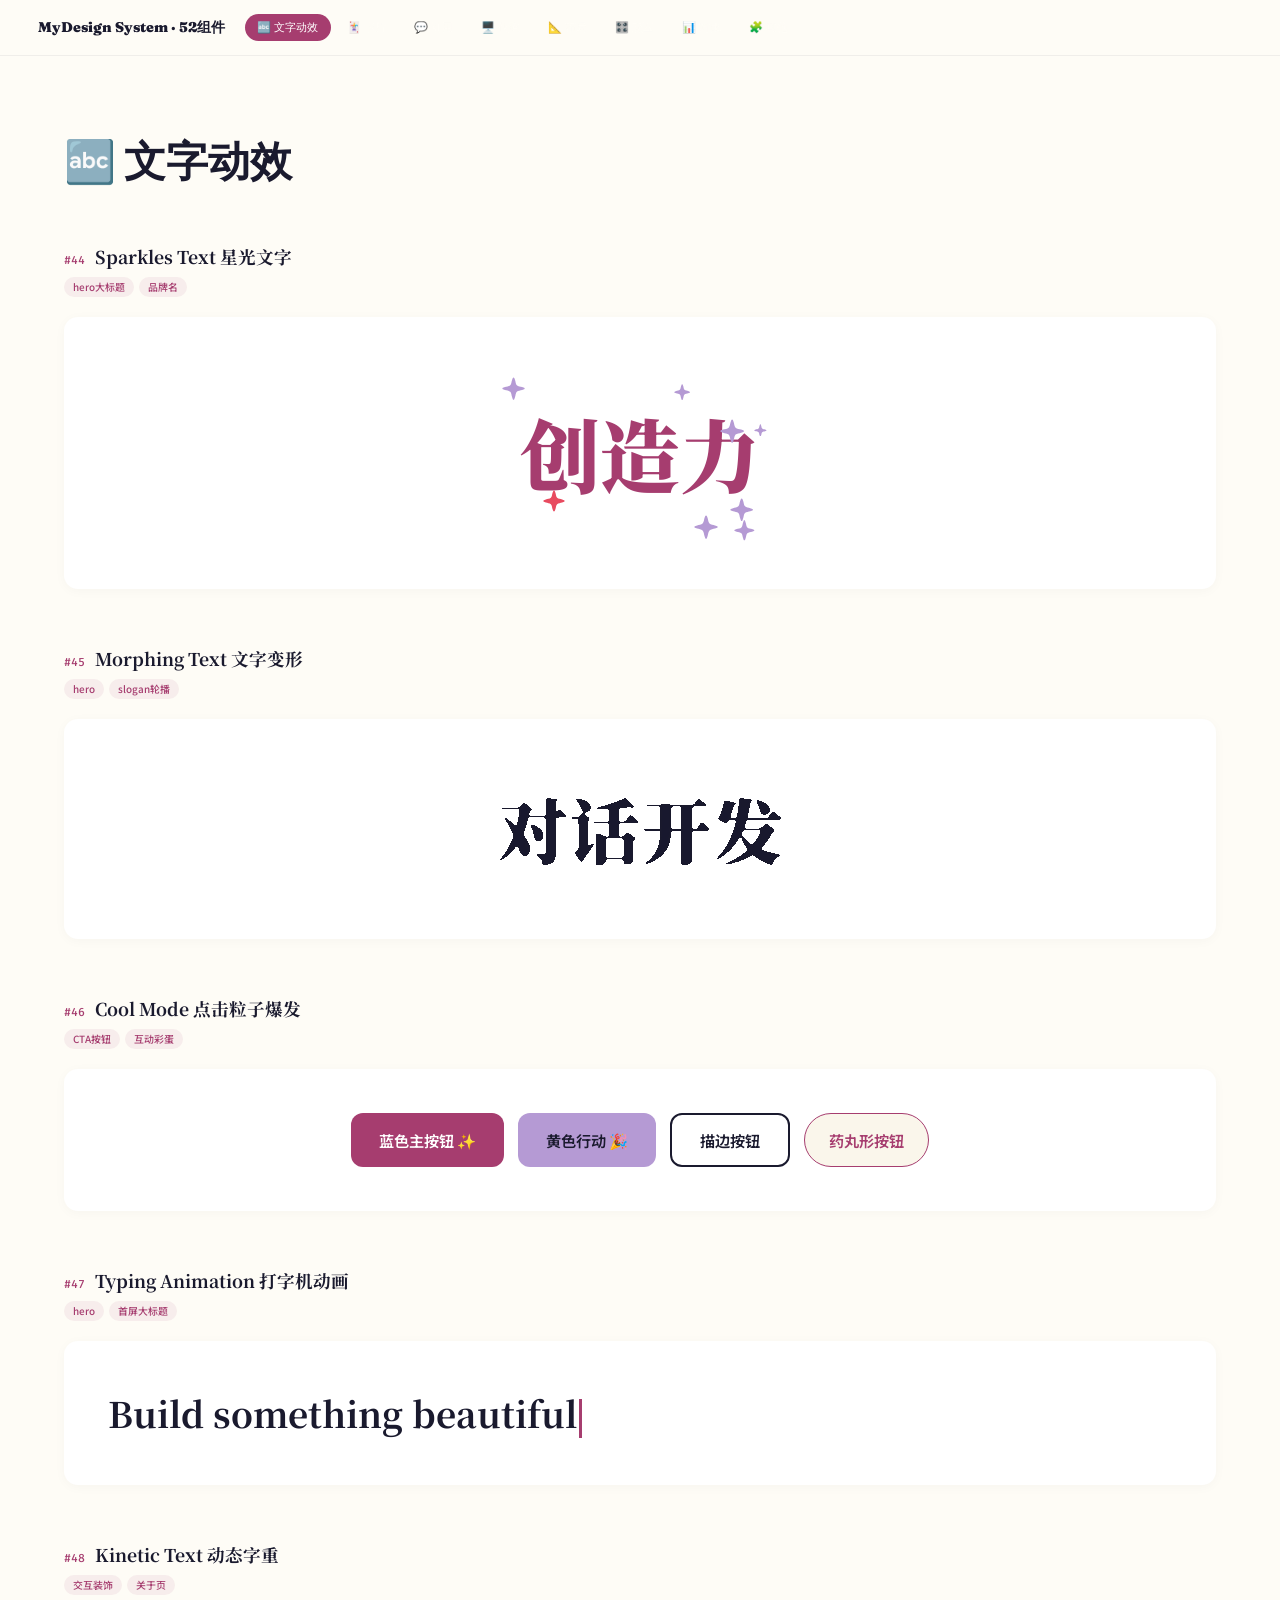
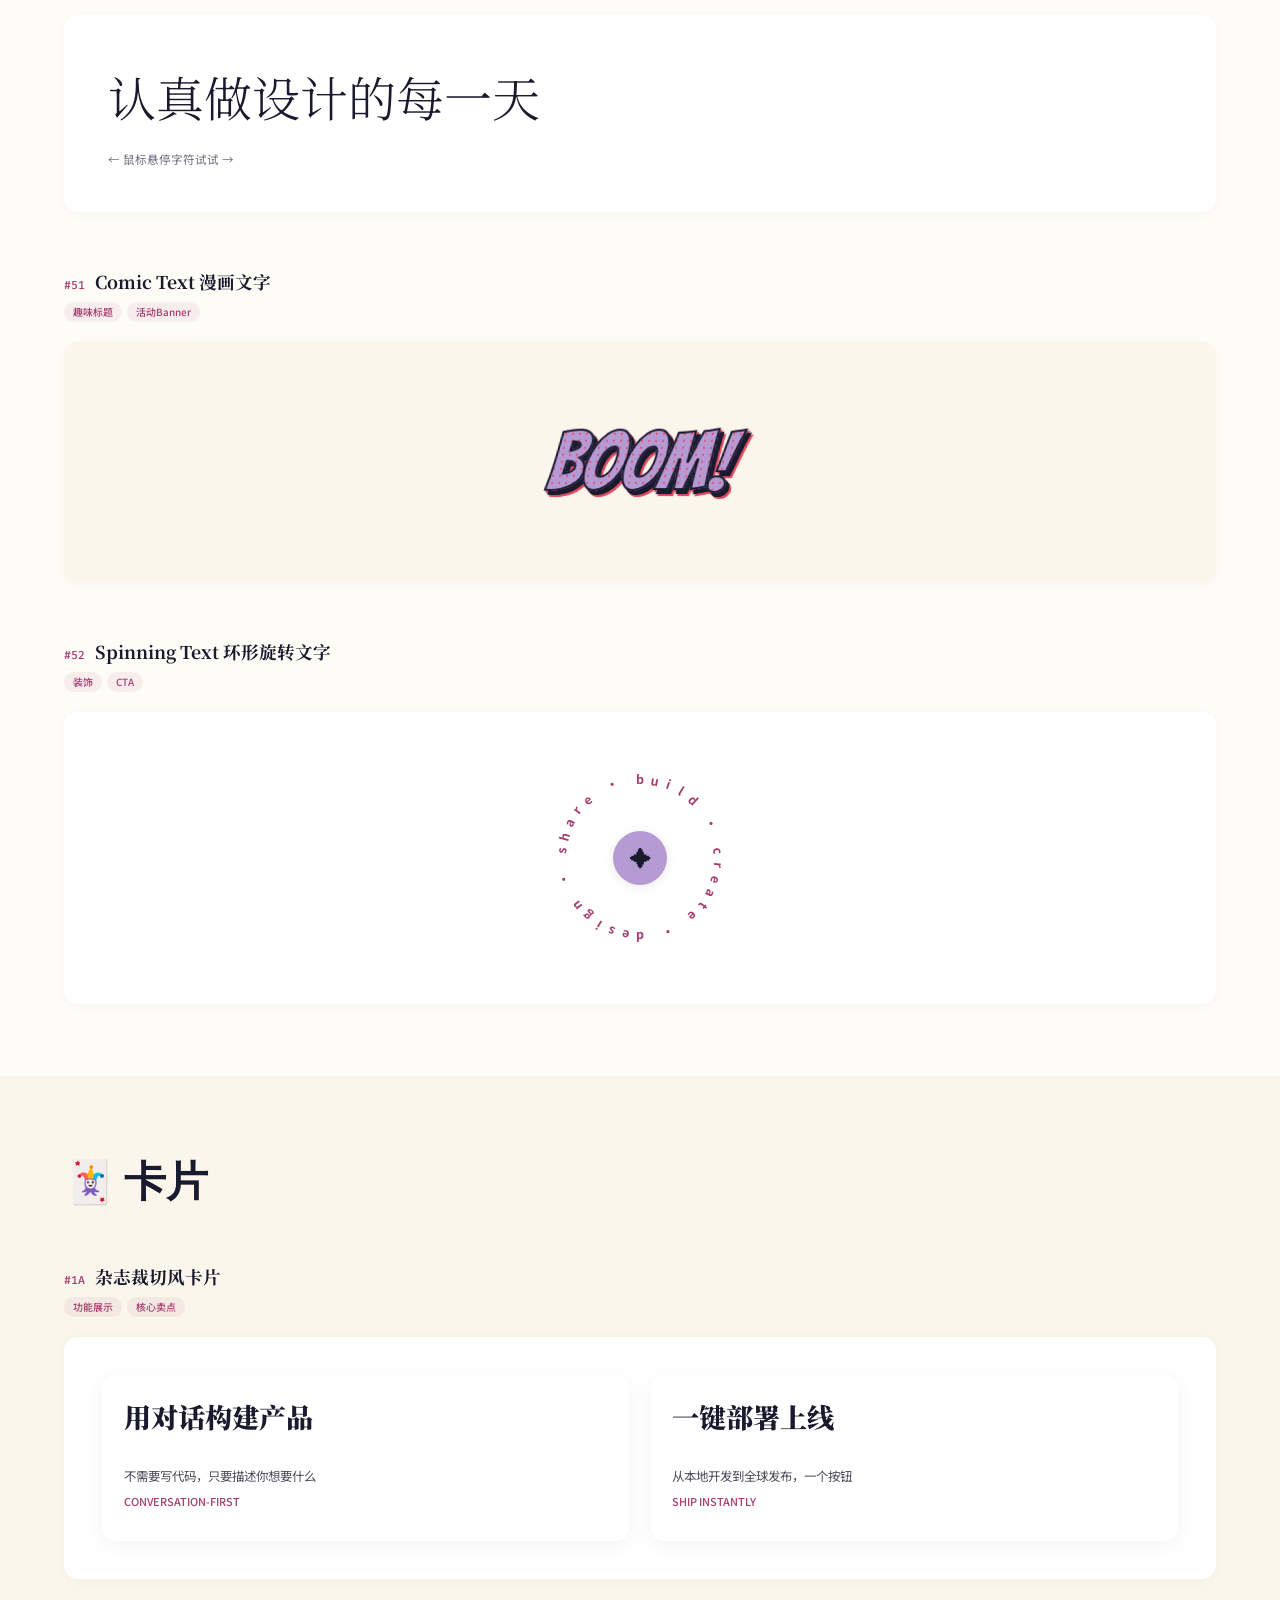
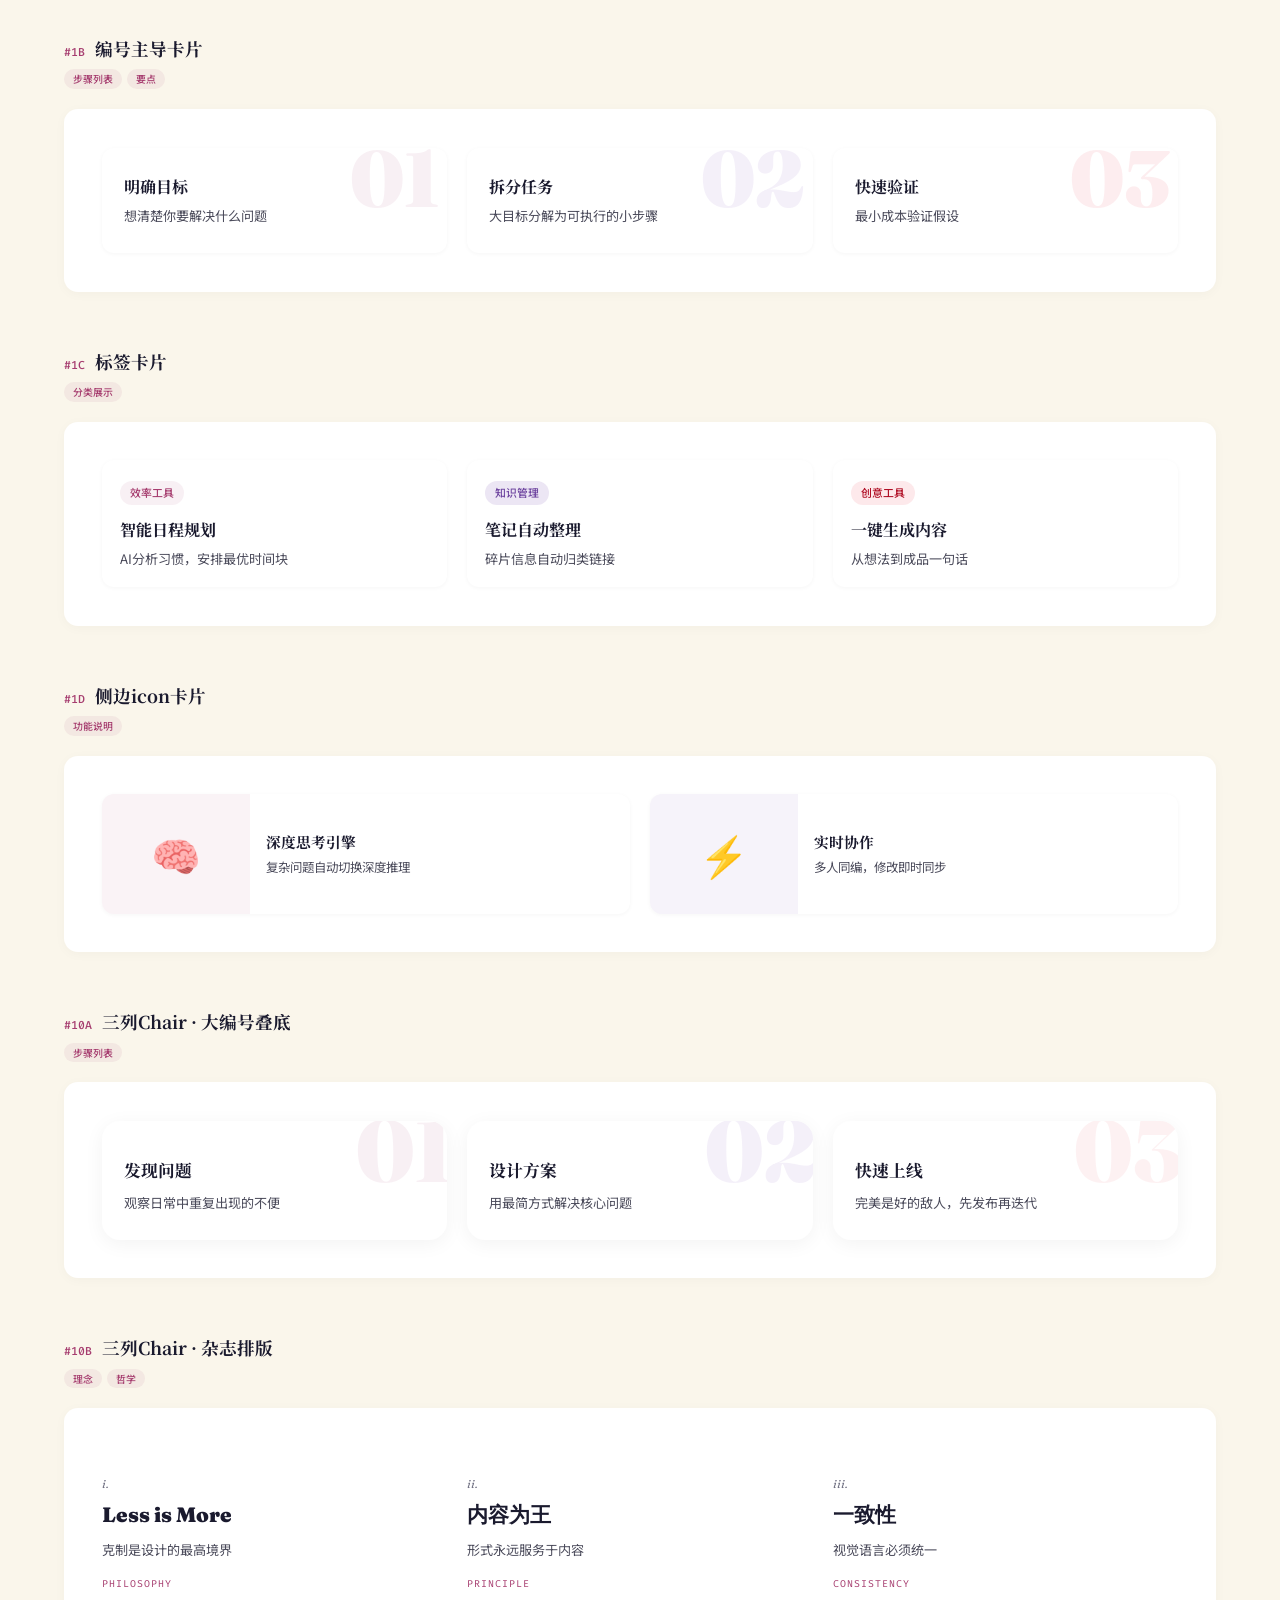
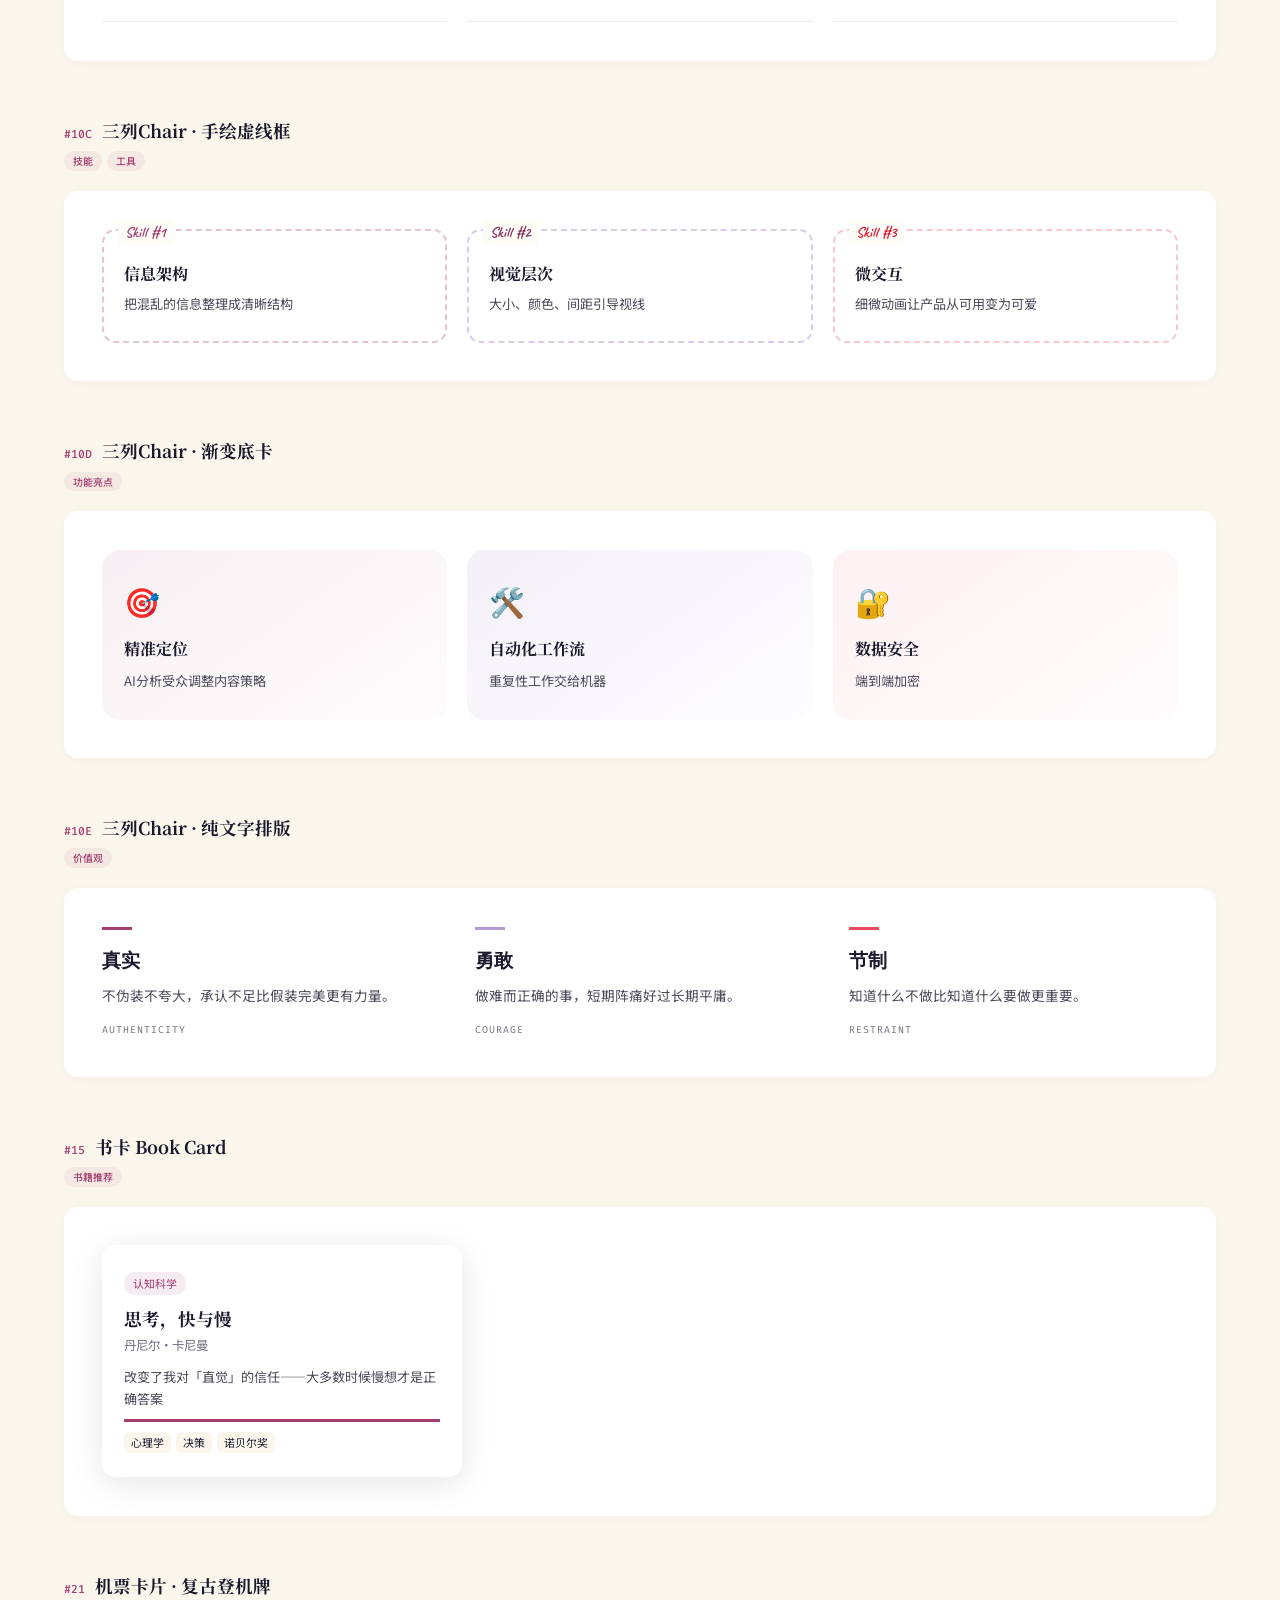
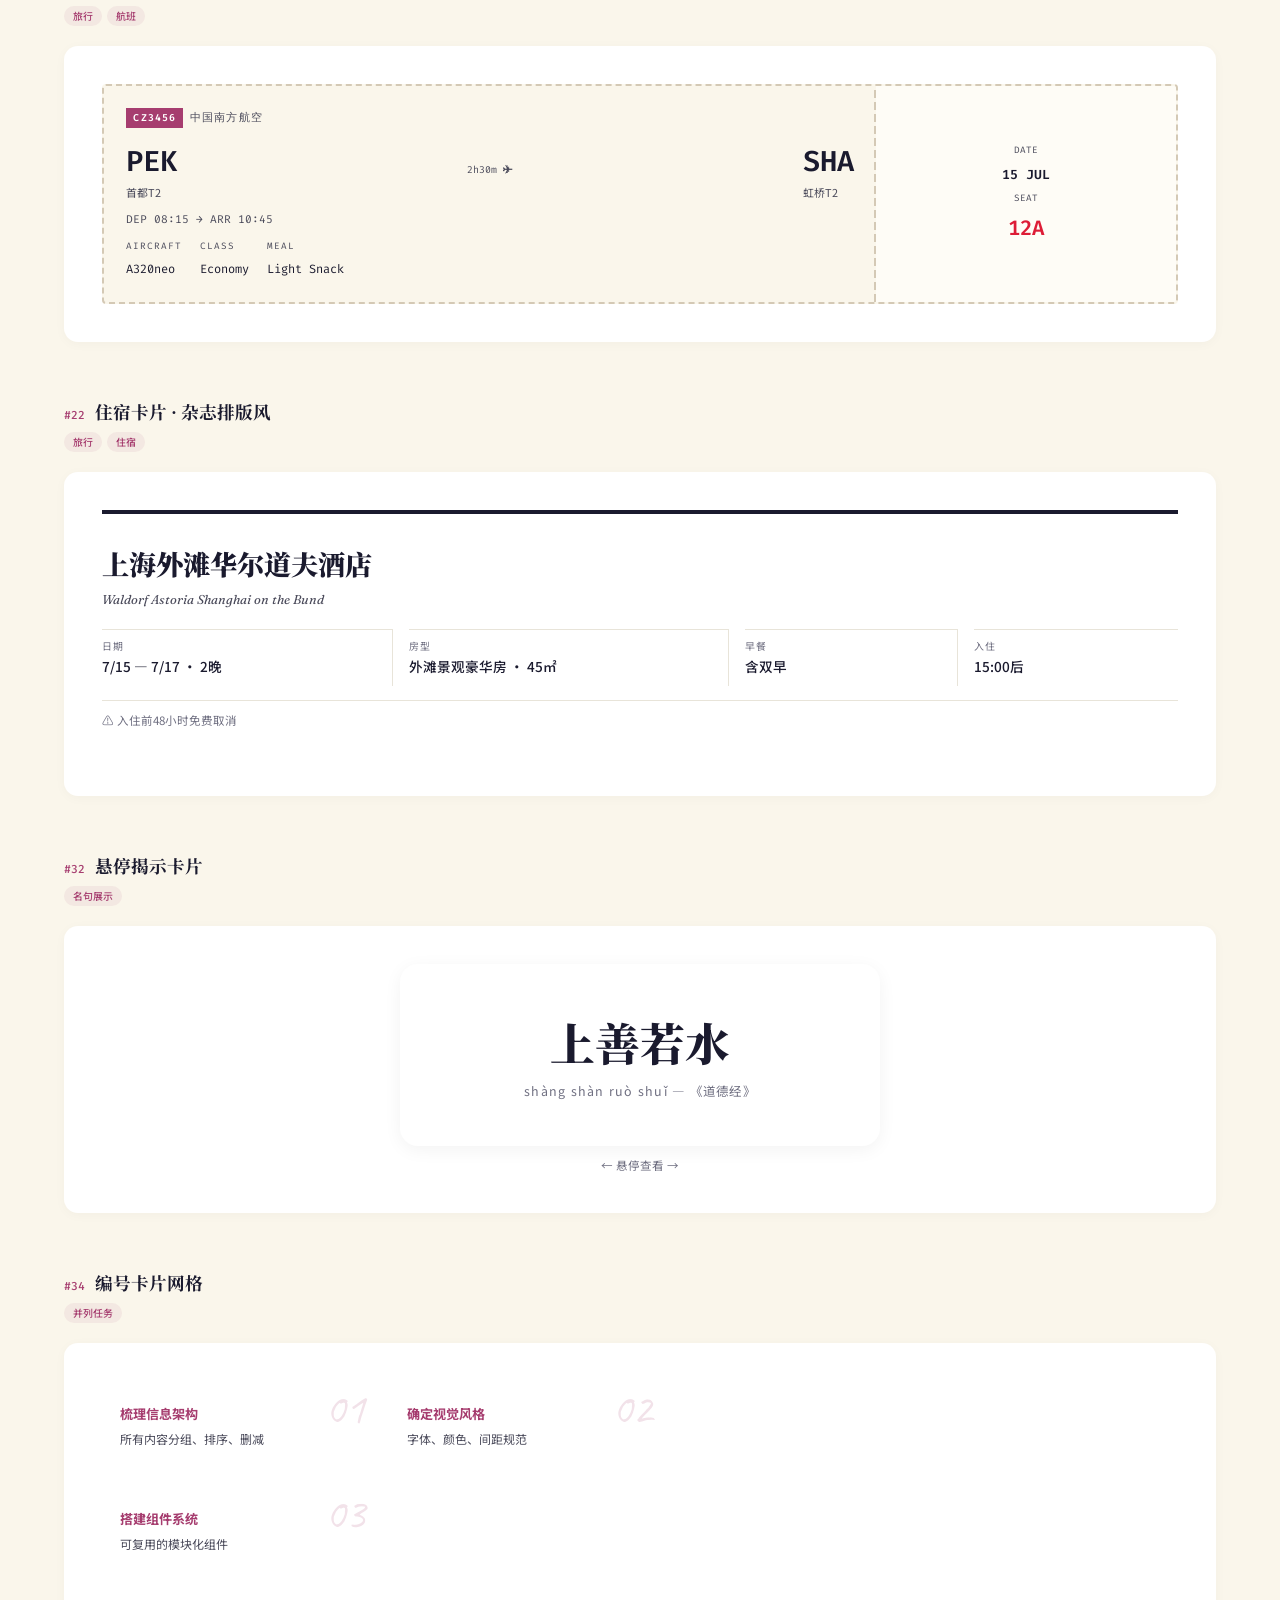
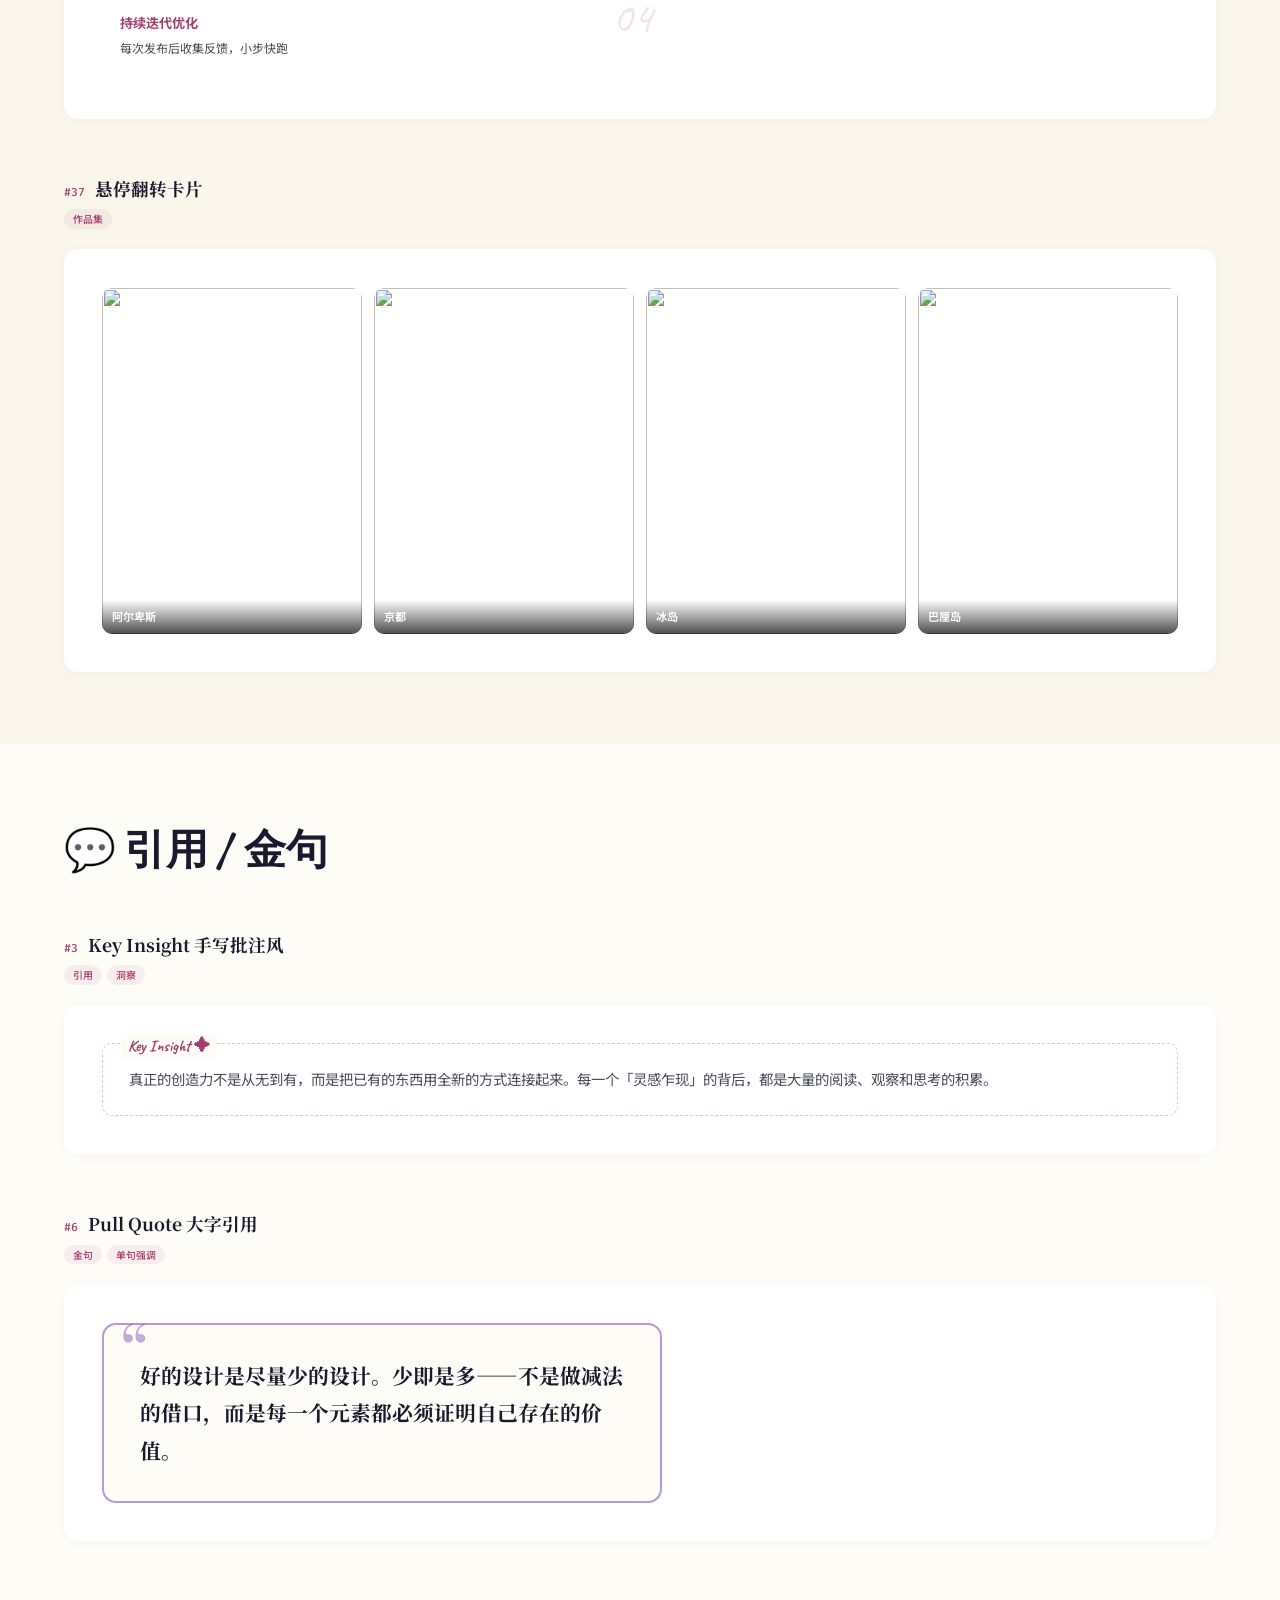
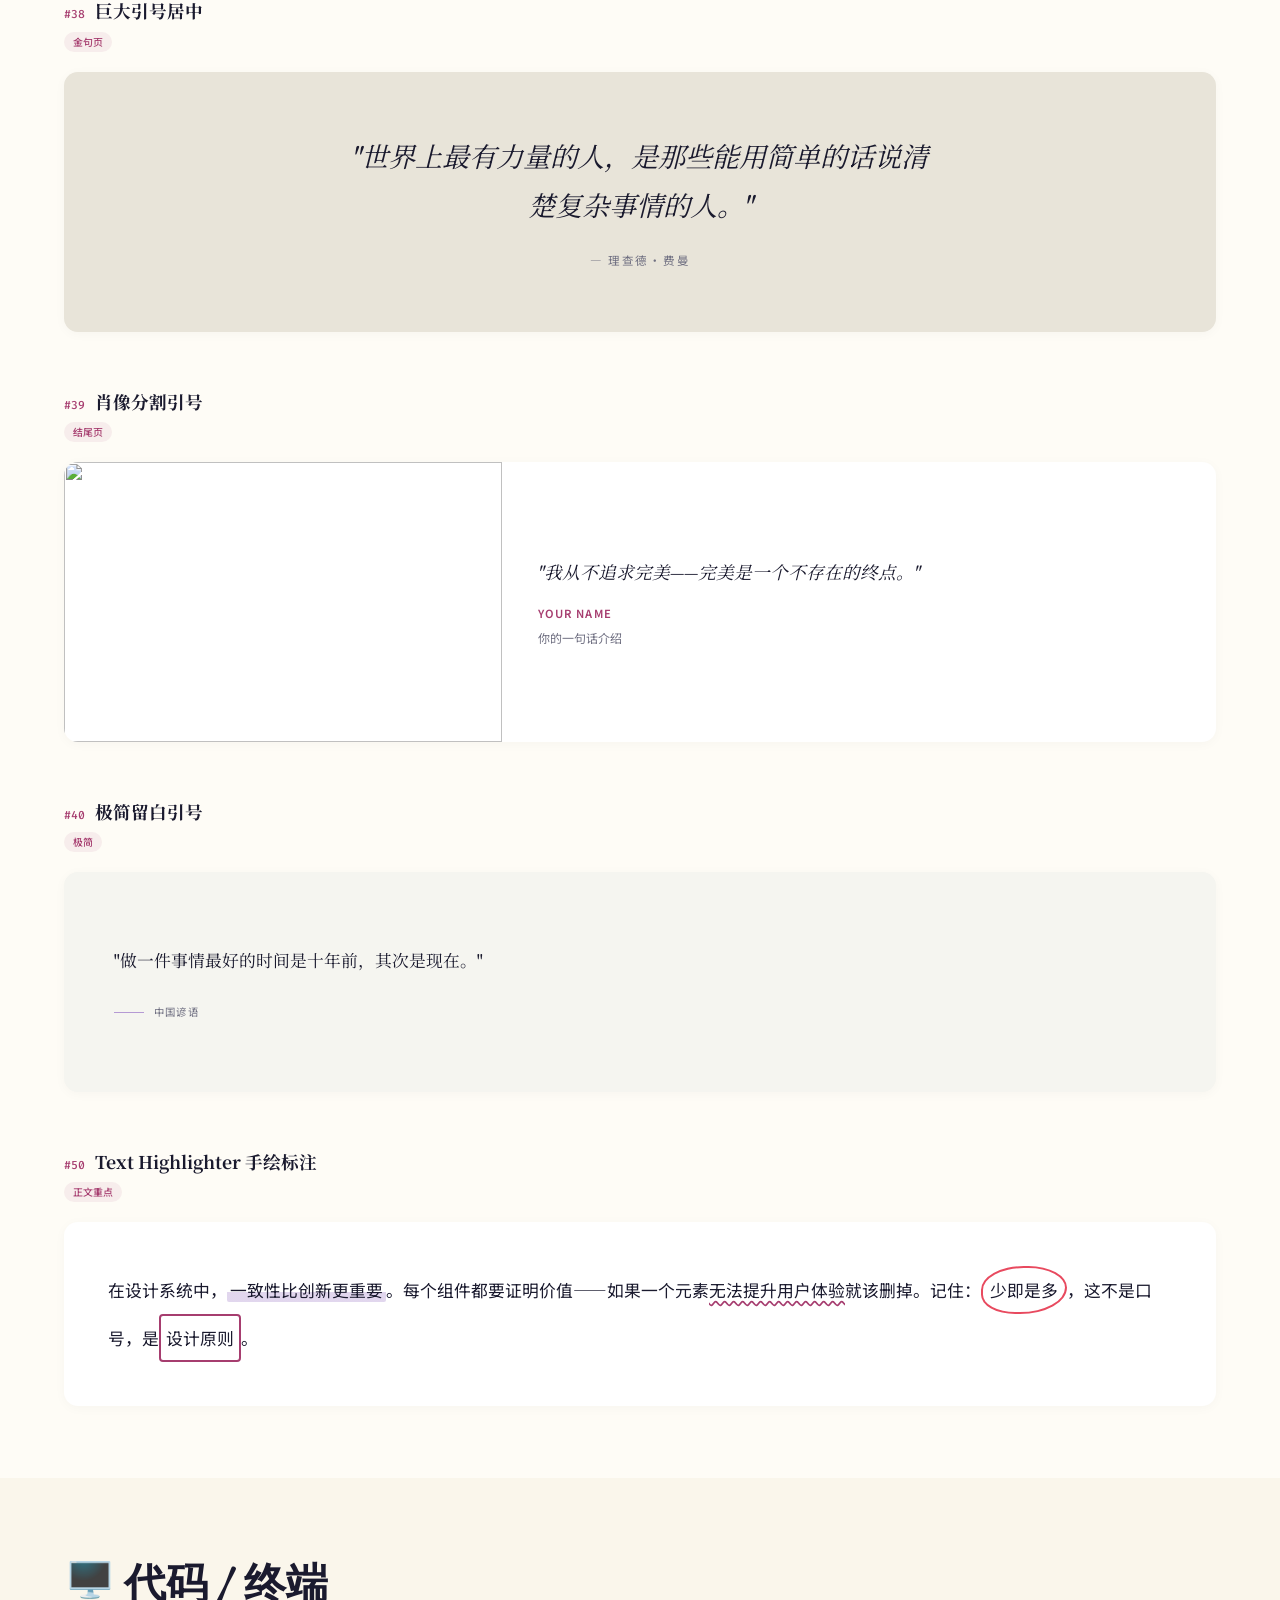
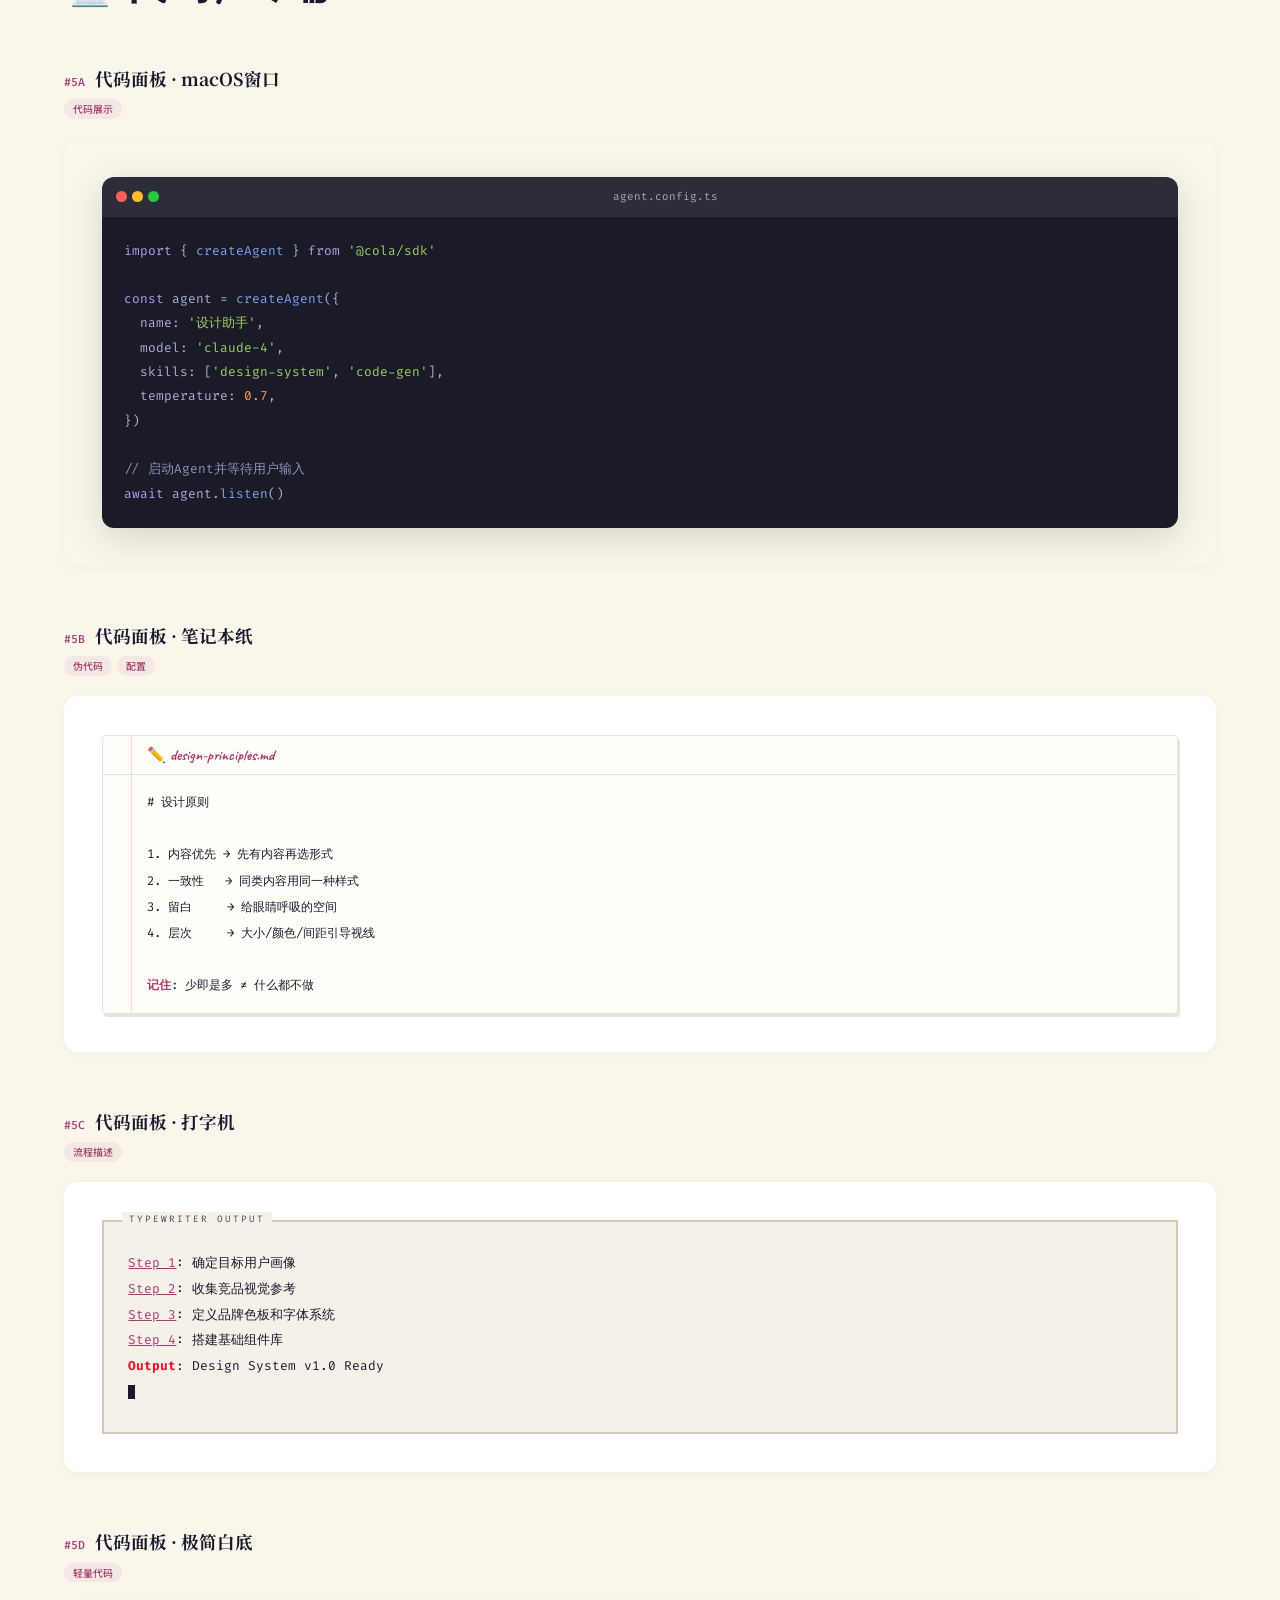
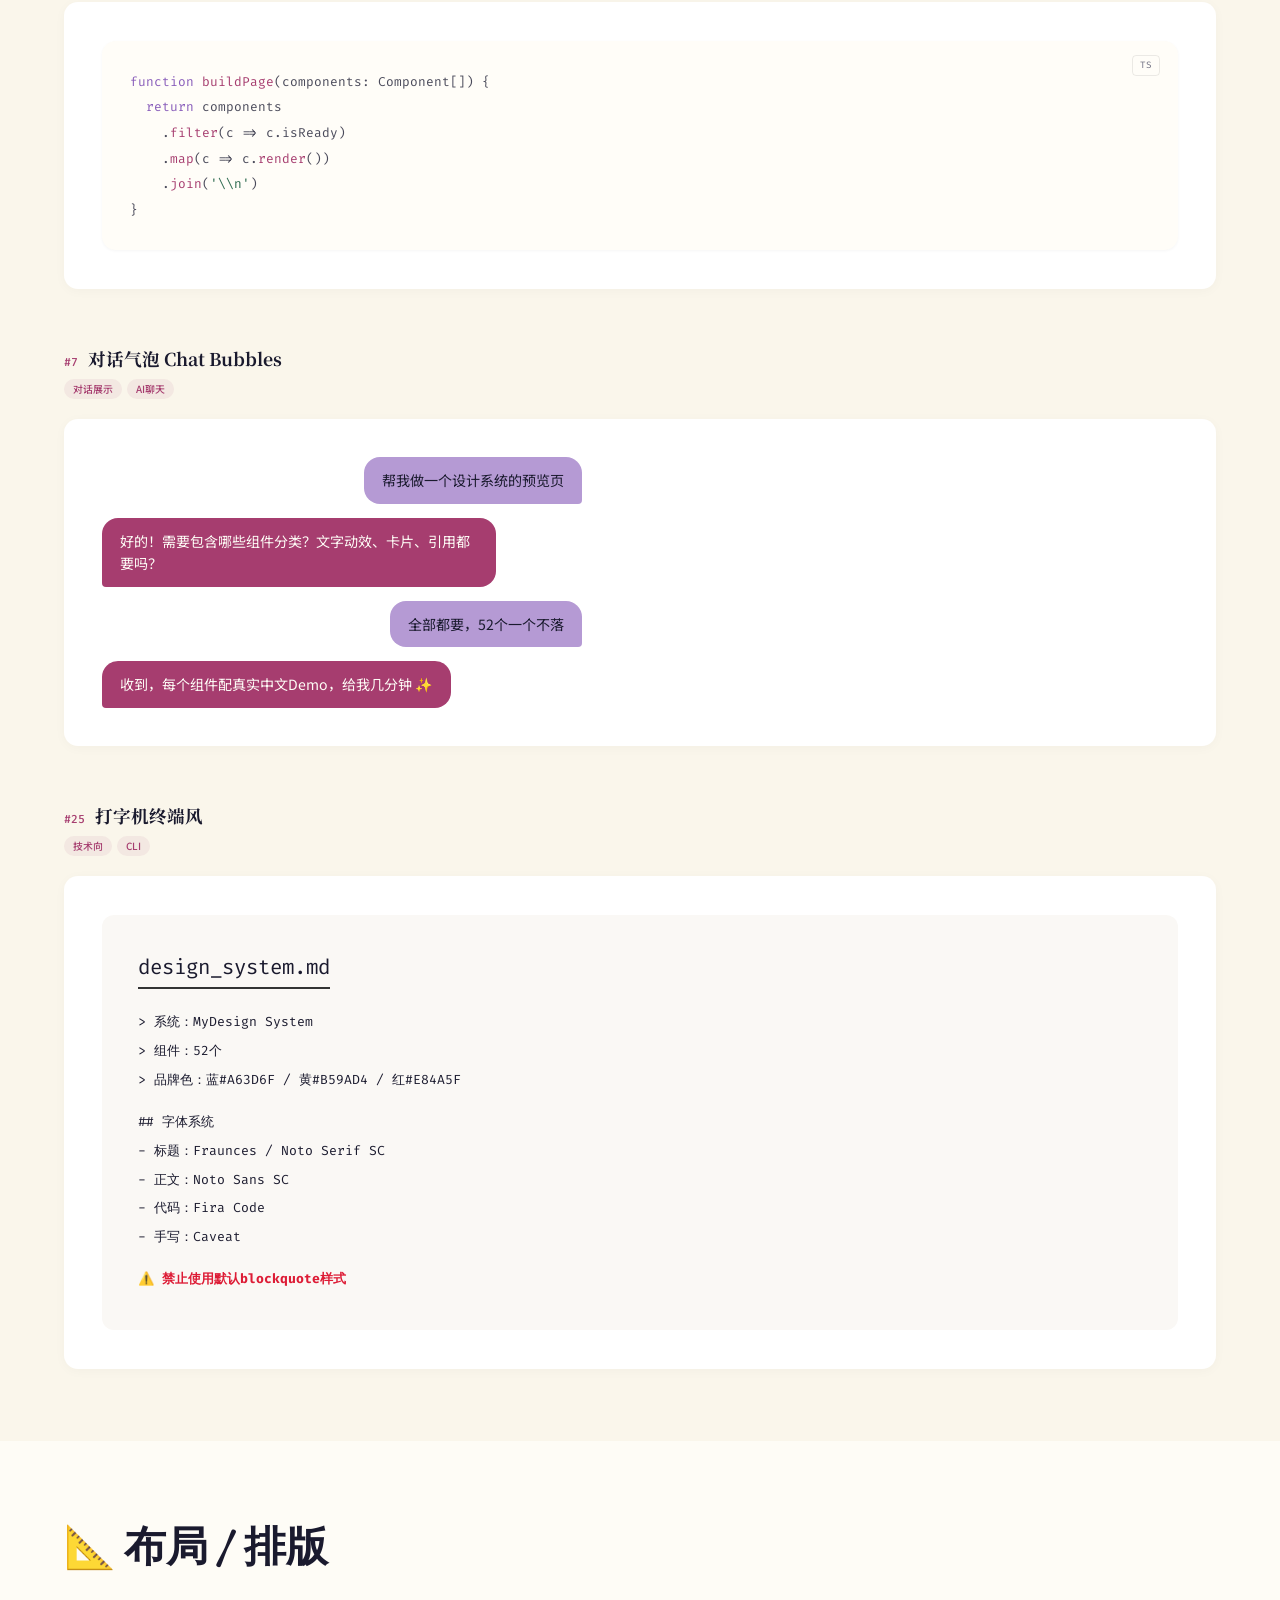
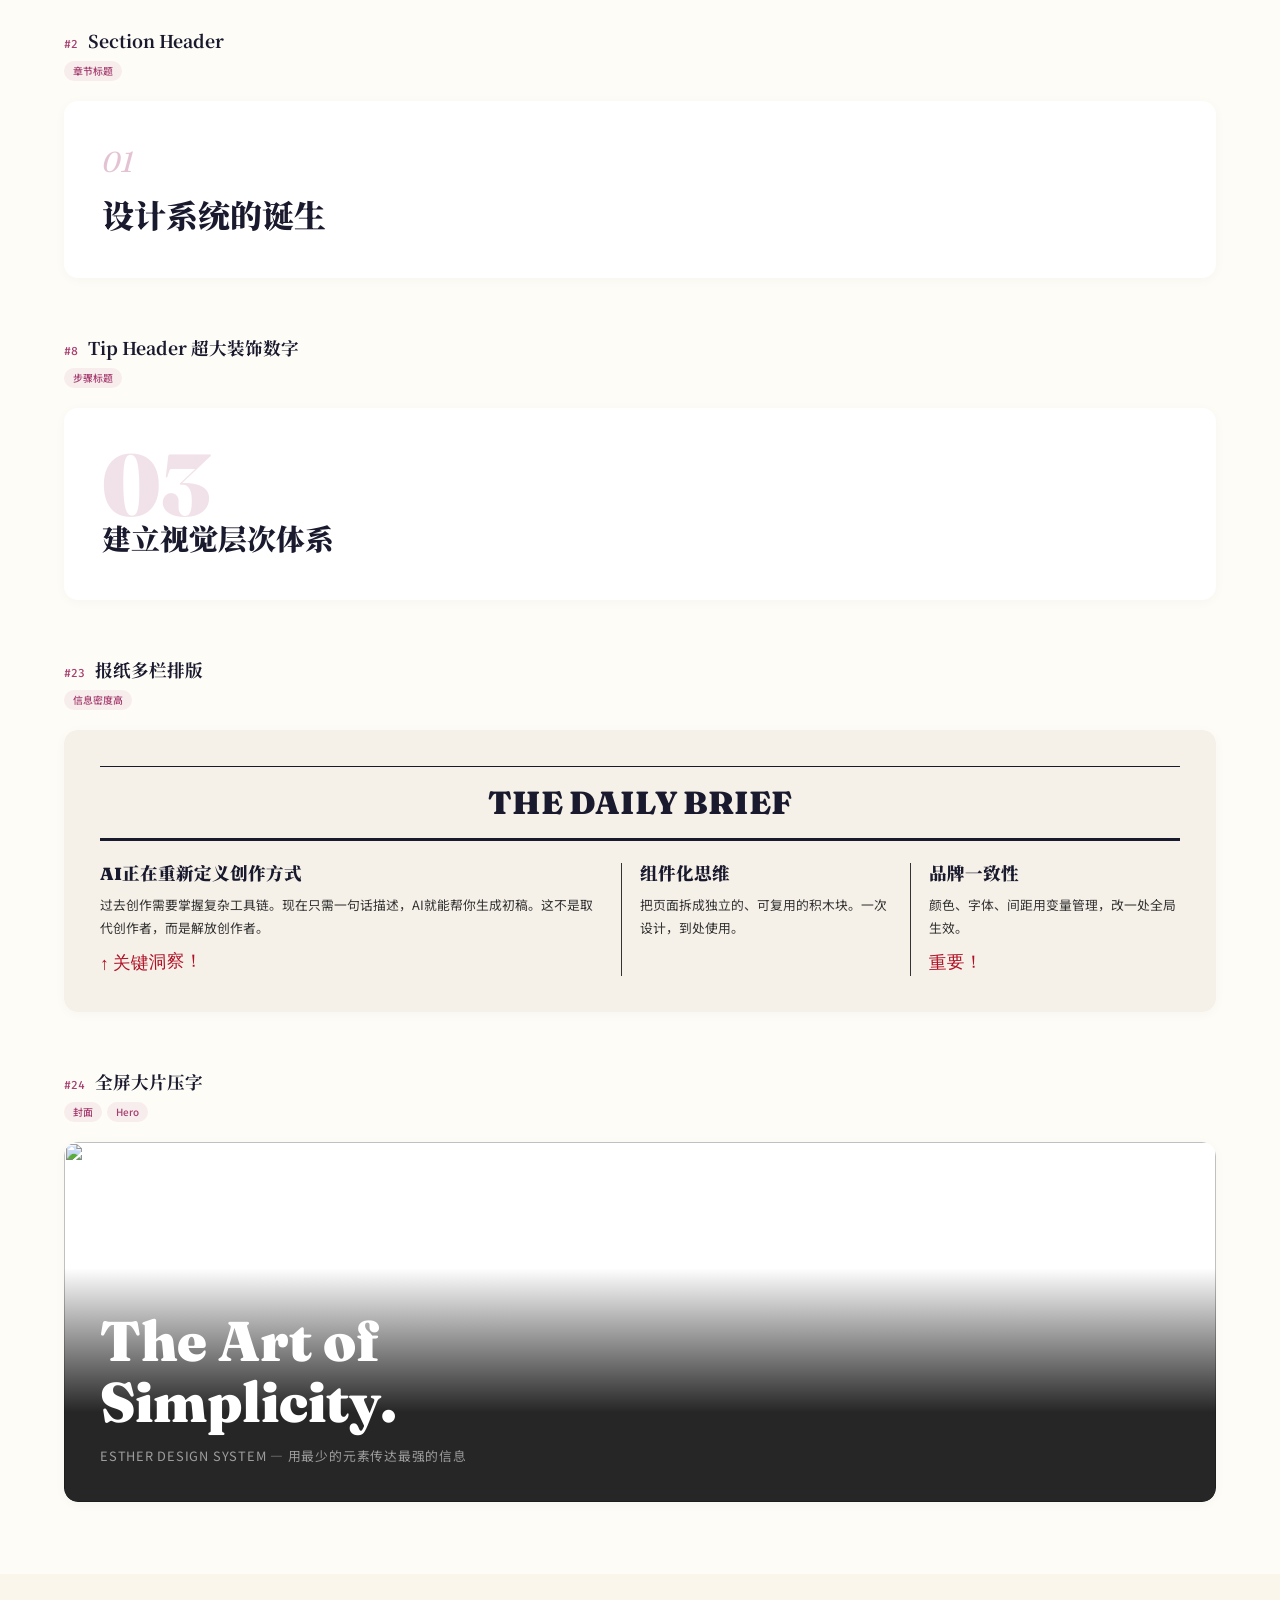
==== commit 61682f5c: "fix: 模板与 demo 的 P0 违规（无障碍 / 字体加载 / 配色） 这些不是风格问题,是会让页面真的用不了的缺陷：  - 键盘焦点环被抹掉。.app-input:focus{outline:" ====
--- a/components-preview.html
+++ b/components-preview.html
@@ -3,8 +3,8 @@
 <head>
 <meta charset="UTF-8">
 <meta name="viewport" content="width=device-width, initial-scale=1.0">
-<title>Esther Design System · 51组件预览</title>
-<link href="https://fonts.googleapis.com/css2?family=Fraunces:ital,opsz,wght@0,9..144,300;0,9..144,700;0,9..144,900;1,9..144,400;1,9..144,700&family=Noto+Sans+SC:wght@300;400;500;700;900&family=Noto+Serif+SC:wght@400;700;900&family=Caveat:wght@400;700&family=Fira+Code:wght@400;500&family=Bangers&display=swap" rel="stylesheet">
+<title>MyDesign System · 52组件预览</title>
+<link href="https://fonts.googleapis.com/css2?family=Fraunces:ital,opsz,wght@0,9..144,300..900;1,9..144,300..900&family=Caveat:wght@400..700&family=Noto+Serif+SC:wght@300..900&family=Noto+Sans+SC:wght@300..900&family=Fira+Code:wght@400..600&family=Bangers&display=swap" rel="stylesheet">
 <style>
 /* tokens:start — generated by scripts/build_tokens.py, do not edit */
     :root {
@@ -92,67 +92,67 @@
 .site-nav::-webkit-scrollbar{display:none}
 .nav-brand{font-family:'Fraunces',serif;font-weight:900;font-size:.88rem;white-space:nowrap;flex-shrink:0}
 .nav-tabs{display:flex;gap:4px;flex-shrink:0}
-.nav-tab{padding:6px 12px;border-radius:20px;font-size:.7rem;font-weight:500;white-space:nowrap;cursor:pointer;background:transparent;border:none;color:var(--ink-light);transition:all .2s}
+.nav-tab{padding:6px 12px;border-radius:20px;font-size:.7rem;font-weight:500;white-space:nowrap;cursor:pointer;background:transparent;border:none;color:var(--cream);transition:all .2s}
 .nav-tab:hover{background:rgba(166,61,111,.06)}
-.nav-tab.active{background:var(--blue);color:#fff}
+.nav-tab.active{background:var(--brand);color:#fff}
 .sec{padding:clamp(60px,8vh,100px) clamp(24px,5vw,80px)}
 .sec-alt{background:var(--cream-dark)}
 .sec-heading{font-family:'Fraunces',serif;font-size:clamp(1.8rem,4vw,2.6rem);font-weight:900;margin-bottom:48px}
 .cb{margin-bottom:56px}.cb:last-child{margin-bottom:0}
 .cb-h{display:flex;align-items:baseline;gap:10px;margin-bottom:6px;flex-wrap:wrap}
-.cb-id{font-family:'Fira Code',monospace;font-size:.72rem;color:var(--blue);font-weight:500}
+.cb-id{font-family:'Fira Code',monospace;font-size:.72rem;color:var(--brand);font-weight:500}
 .cb-name{font-family:'Noto Serif SC',serif;font-size:1.1rem;font-weight:700}
 .pills{display:flex;gap:5px;flex-wrap:wrap;margin-bottom:20px}
-.pill{padding:2px 9px;border-radius:12px;font-size:.62rem;background:rgba(166,61,111,.08);color:var(--blue);font-weight:500}
+.pill{padding:2px 9px;border-radius:12px;font-size:.62rem;background:rgba(166,61,111,.08);color:var(--brand);font-weight:500}
 .demo{padding:clamp(24px,3vw,44px);border-radius:14px;background:#fff;box-shadow:0 2px 12px rgba(0,0,0,.03);overflow:hidden}
 .sparkles-wrap{position:relative;display:inline-block;padding:12px 24px}
-.sparkles-text{font-family:'Noto Serif SC',serif;font-weight:900;font-size:clamp(3rem,8vw,5rem);color:var(--blue);position:relative;z-index:1}
+.sparkles-text{font-family:'Noto Serif SC',serif;font-weight:900;font-size:clamp(3rem,8vw,5rem);color:var(--brand);position:relative;z-index:1}
 .sparkle{position:absolute;pointer-events:none;z-index:2;animation:sparkle-anim .8s ease-in-out infinite}
 @keyframes sparkle-anim{0%,100%{opacity:0;transform:scale(0) rotate(75deg)}50%{opacity:1;transform:scale(1) rotate(120deg)}}
 .morph-container{position:relative;width:100%;height:100px;text-align:center;filter:url(#threshold) blur(.6px)}
 .morph-text{font-family:'Noto Serif SC',serif;font-weight:900;font-size:clamp(2.5rem,7vw,4.5rem);position:absolute;inset:0;display:flex;align-items:center;justify-content:center;color:var(--ink)}
 .cool-btn{position:relative;cursor:pointer;font-family:'Noto Sans SC',sans-serif;font-size:.95rem;font-weight:600;padding:14px 28px;border-radius:12px;border:none;transition:all .2s}
-.cool-btn-blue{background:var(--blue);color:#fff}.cool-btn-blue:hover{transform:translateY(-2px)}
-.cool-btn-yellow{background:var(--yellow);color:var(--ink)}.cool-btn-yellow:hover{transform:translateY(-2px)}
+.cool-btn-blue{background:var(--brand);color:#fff}.cool-btn-blue:hover{transform:translateY(-2px)}
+.cool-btn-yellow{background:var(--accent);color:var(--ink)}.cool-btn-yellow:hover{transform:translateY(-2px)}
 .cool-btn-outline{background:transparent;color:var(--ink);border:2px solid var(--ink)}.cool-btn-outline:hover{background:var(--ink);color:var(--cream);transform:translateY(-2px)}
-.cool-btn-pill{background:var(--cream-dark);color:var(--blue);border:1.5px solid var(--blue);border-radius:999px;padding:12px 24px}.cool-btn-pill:hover{background:var(--blue);color:#fff;transform:translateY(-2px)}
+.cool-btn-pill{background:var(--cream-dark);color:var(--brand);border:1.5px solid var(--brand);border-radius:999px;padding:12px 24px}.cool-btn-pill:hover{background:var(--brand);color:#fff;transform:translateY(-2px)}
 #_coolMode_effect{overflow:hidden;position:fixed;inset:0;pointer-events:none;z-index:2147483647}
 .typing-container{font-family:'Noto Serif SC',serif;font-size:clamp(1.5rem,4vw,2.2rem);font-weight:700;min-height:2.8rem}
-.typing-cursor{display:inline-block;width:3px;height:1.1em;background:var(--blue);margin-left:2px;vertical-align:text-bottom;animation:blink 1s steps(1) infinite}
+.typing-cursor{display:inline-block;width:3px;height:1.1em;background:var(--brand);margin-left:2px;vertical-align:text-bottom;animation:blink 1s steps(1) infinite}
 @keyframes blink{0%,100%{opacity:1}50%{opacity:0}}
 .kinetic-text{display:flex;flex-wrap:wrap;font-weight:300;font-family:'Noto Serif SC',serif;font-size:clamp(2rem,5vw,3rem)}
 .kinetic-text span{display:inline-block;transition:font-weight .4s,color .4s,padding .4s;cursor:default}
-.kinetic-text span:hover{font-weight:900;padding-inline:.06em;color:var(--blue)}
-.comic-text{font-family:'Bangers',Impact,sans-serif;font-size:clamp(3rem,8vw,5rem);-webkit-text-stroke:2px #000;transform:skewX(-8deg);filter:drop-shadow(4px 4px 0 #000) drop-shadow(2px 2px 0 var(--red));background-color:var(--yellow);background-image:radial-gradient(circle at 1px 1px,var(--red) 1px,transparent 0);background-size:7px 7px;-webkit-background-clip:text;-webkit-text-fill-color:transparent;background-clip:text;animation:comic-pop .6s cubic-bezier(.175,.885,.32,1.275) forwards;opacity:0}
+.kinetic-text span:hover{font-weight:900;padding-inline:.06em;color:var(--brand)}
+.comic-text{font-family:'Bangers',Impact,sans-serif;font-size:clamp(3rem,8vw,5rem);-webkit-text-stroke:2px var(--ink);transform:skewX(-8deg);filter:drop-shadow(4px 4px 0 var(--ink)) drop-shadow(2px 2px 0 var(--pop));background-color:var(--accent);background-image:radial-gradient(circle at 1px 1px,var(--pop) 1px,transparent 0);background-size:7px 7px;-webkit-background-clip:text;-webkit-text-fill-color:transparent;background-clip:text;animation:comic-pop .6s cubic-bezier(.175,.885,.32,1.275) forwards;opacity:0}
 @keyframes comic-pop{from{opacity:0;transform:skewX(-8deg) scale(.8) rotate(-2deg)}to{opacity:1;transform:skewX(-8deg) scale(1) rotate(0)}}
 .spinning-wrap{position:relative;width:180px;height:180px;margin:0 auto}
 .spinning-container{position:relative;width:180px;height:180px;animation:spin 12s linear infinite}
-.spinning-container span{position:absolute;top:50%;left:50%;font-size:.78rem;font-weight:700;color:var(--blue)}
+.spinning-container span{position:absolute;top:50%;left:50%;font-size:.78rem;font-weight:700;color:var(--brand)}
 @keyframes spin{to{transform:rotate(360deg)}}
-.spinning-center{position:absolute;top:50%;left:50%;transform:translate(-50%,-50%);width:54px;height:54px;border-radius:50%;background:var(--yellow);display:flex;align-items:center;justify-content:center;font-size:1.3rem;font-weight:900;box-shadow:0 2px 12px rgba(0,0,0,.08)}
+.spinning-center{position:absolute;top:50%;left:50%;transform:translate(-50%,-50%);width:54px;height:54px;border-radius:50%;background:var(--accent);display:flex;align-items:center;justify-content:center;font-size:1.3rem;font-weight:900;box-shadow:0 2px 12px rgba(0,0,0,.08)}
 .g3{display:grid;grid-template-columns:repeat(3,1fr);gap:20px}
 .g2{display:grid;grid-template-columns:repeat(2,1fr);gap:20px}
 .magazine-card{padding:28px 22px;background:#fff;border-radius:14px;box-shadow:0 4px 20px rgba(0,0,0,.05)}
 .magazine-card h3{font-family:'Fraunces','Noto Serif SC',serif;font-size:1.7rem;font-weight:900;line-height:1.15;min-height:50px}
 .magazine-card .desc{font-size:.78rem;color:var(--ink-light);margin-top:14px}
-.magazine-card .aux{font-size:.68rem;color:var(--blue);margin-top:6px;font-weight:500}
+.magazine-card .aux{font-size:.68rem;color:var(--brand);margin-top:6px;font-weight:500}
 .num-card{position:relative;padding:26px 22px;background:#fff;border-radius:12px;overflow:hidden;box-shadow:0 1px 4px rgba(0,0,0,.04)}
-.num-card .big{position:absolute;top:-10px;right:8px;font-family:'Fraunces',serif;font-size:5rem;font-weight:900;line-height:1;pointer-events:none}
+.num-card .big{position:absolute;top:-10px;right:8px;font-family:'Fraunces',serif;font-size:clamp(2.6rem,6.5vw,5rem);font-weight:900;line-height:1;pointer-events:none}
 .num-card h3{font-family:'Noto Serif SC',serif;font-size:1rem;font-weight:700;margin-bottom:6px;position:relative}
 .num-card p{font-size:.82rem;color:var(--ink-light);position:relative;line-height:1.7}
 .tag-card{background:#fff;border-radius:12px;padding:18px;box-shadow:0 1px 4px rgba(0,0,0,.04)}
 .tag-card .tp{display:inline-block;padding:3px 10px;border-radius:20px;font-size:.68rem;font-weight:500;margin-bottom:12px}
-.tp-b{background:rgba(166,61,111,.1);color:var(--blue)}
-.tp-y{background:rgba(181,154,212,.25);color:#88325B}
-.tp-r{background:rgba(232,74,95,.1);color:var(--red)}
+.tp-b{background:var(--brand-wash);color:var(--brand)}
+.tp-y{background:var(--accent-wash);color:var(--accent-deep)}
+.tp-r{background:var(--pop-wash);color:var(--pop-deep)}
 .tag-card h3{font-family:'Noto Serif SC',serif;font-size:1rem;font-weight:700;margin-bottom:6px}
 .tag-card p{font-size:.82rem;color:var(--ink-light)}
 .icon-card{display:flex;align-items:stretch;background:#fff;border-radius:12px;overflow:hidden;box-shadow:0 1px 4px rgba(0,0,0,.04);min-height:120px}
-.icon-card .ia{flex:0 0 28%;display:flex;align-items:center;justify-content:center;font-size:2.5rem}
+.icon-card .ia{flex:0 0 28%;display:flex;align-items:center;justify-content:center;font-size:clamp(1.7rem,3.6vw,2.5rem)}
 .icon-card .ic{flex:1;padding:16px;display:flex;flex-direction:column;justify-content:center}
 .icon-card h3{font-family:'Noto Serif SC',serif;font-size:.92rem;font-weight:700;margin-bottom:4px}
 .icon-card p{font-size:.78rem;color:var(--ink-light)}
-.chair-num .bn{position:absolute;top:-15px;right:-5px;font-family:'Fraunces',serif;font-size:5.5rem;font-weight:900;line-height:1;pointer-events:none}
+.chair-num .bn{position:absolute;top:-15px;right:-5px;font-family:'Fraunces',serif;font-size:clamp(2.8rem,7vw,5.5rem);font-weight:900;line-height:1;pointer-events:none}
 .chair-num{position:relative;background:white;border-radius:18px;padding:36px 22px 26px;box-shadow:0 4px 20px rgba(0,0,0,.05);overflow:hidden}
 .chair-num h3{font-family:'Noto Serif SC',serif;font-size:1.05rem;font-weight:700;margin-bottom:8px;position:relative}
 .chair-num p{font-size:.82rem;color:var(--ink-light);line-height:1.7;position:relative}
@@ -160,7 +160,7 @@
 .chair-mag .sn{font-family:'Fraunces',serif;font-size:.72rem;font-style:italic;color:var(--ink-faint);margin-bottom:10px}
 .chair-mag h3{font-family:'Fraunces',serif;font-size:1.3rem;font-weight:900;line-height:1.2;margin-bottom:10px}
 .chair-mag p{font-size:.82rem;color:var(--ink-light);line-height:1.8}
-.chair-mag .tg{display:inline-block;margin-top:14px;font-family:'Fira Code',monospace;font-size:.62rem;color:var(--blue);text-transform:uppercase;letter-spacing:1px}
+.chair-mag .tg{display:inline-block;margin-top:14px;font-family:'Fira Code',monospace;font-size:.62rem;color:var(--brand);text-transform:uppercase;letter-spacing:1px}
 .chair-dash{border:2px dashed;border-radius:14px;padding:26px 20px;position:relative;background:white}
 .chair-dash .lb{position:absolute;top:-10px;left:14px;font-family:'Caveat',cursive;font-size:.92rem;font-weight:700;background:var(--cream);padding:0 7px}
 .chair-dash h3{font-family:'Noto Serif SC',serif;font-size:1rem;font-weight:700;margin-bottom:6px;margin-top:4px}
@@ -175,28 +175,28 @@
 .chair-typo .mt{display:block;margin-top:14px;font-family:'Fira Code',monospace;font-size:.62rem;color:var(--ink-faint);text-transform:uppercase;letter-spacing:1px}
 .book-card{background:#fff;border-radius:14px;padding:24px 22px;box-shadow:0 6px 32px rgba(0,0,0,.1);max-width:360px;transition:transform .2s}
 .book-card:hover{transform:translateY(-3px)}
-.book-card .bdg{display:inline-block;padding:3px 9px;border-radius:10px;font-size:.68rem;background:rgba(166,61,111,.1);color:var(--blue);margin-bottom:.6rem}
+.book-card .bdg{display:inline-block;padding:3px 9px;border-radius:10px;font-size:.68rem;background:rgba(166,61,111,.1);color:var(--brand);margin-bottom:.6rem}
 .book-card h3{font-family:'Noto Serif SC',serif;font-size:1.1rem;font-weight:700;margin-bottom:3px}
 .book-card .au{font-size:.78rem;color:var(--ink-faint);margin-bottom:10px}
-.book-card .vd{border-bottom:3px solid var(--blue);padding-bottom:8px;font-size:.82rem;color:var(--ink-light);margin:.6rem 0;line-height:1.7}
+.book-card .vd{border-bottom:3px solid var(--brand);padding-bottom:8px;font-size:.82rem;color:var(--ink-light);margin:.6rem 0;line-height:1.7}
 .book-card .tgs{display:flex;gap:5px;margin-top:10px}
 .book-card .tgs span{padding:2px 7px;border-radius:6px;font-size:.68rem;background:var(--cream-dark)}
-.ticket{background:#faf6eb;border:2px dashed #D4C9B5;border-radius:4px;display:flex;position:relative;overflow:hidden}
-.ticket::before{content:'';position:absolute;top:0;bottom:0;right:28%;width:2px;background:repeating-linear-gradient(to bottom,transparent 0,transparent 4px,#D4C9B5 4px,#D4C9B5 12px)}
+.ticket{background:var(--cream-dark);border:2px dashed var(--paper-line);border-radius:4px;display:flex;position:relative;overflow:hidden}
+.ticket::before{content:'';position:absolute;top:0;bottom:0;right:28%;width:2px;background:repeating-linear-gradient(to bottom,transparent 0,transparent 4px,var(--paper-line) 4px,var(--paper-line) 12px)}
 .ticket .ms{flex:1;padding:22px;display:flex;flex-direction:column;gap:10px}
-.ticket .st{width:28%;padding:16px;background:#f5f0e3;display:flex;flex-direction:column;justify-content:center;align-items:center;gap:6px;text-align:center}
+.ticket .st{width:28%;padding:16px;background:var(--cream);display:flex;flex-direction:column;justify-content:center;align-items:center;gap:6px;text-align:center}
 .ticket .al{display:flex;align-items:center;gap:7px;font-family:'Fira Code',monospace;font-size:.7rem;text-transform:uppercase;letter-spacing:.1em;color:var(--ink-light)}
-.ticket .al .fb{background:var(--blue);color:#fff;padding:2px 7px;font-size:.62rem;font-weight:600}
+.ticket .al .fb{background:var(--brand);color:#fff;padding:2px 7px;font-size:.62rem;font-weight:600}
 .ticket .rt{display:flex;align-items:center;gap:14px}
 .ticket .cc{font-family:'Fira Code',monospace;font-size:1.8rem;font-weight:600}
-.ticket .cn{font-size:.68rem;color:#888}
-.ticket .rm{flex:1;text-align:center;font-family:'Fira Code',monospace;font-size:.62rem;color:#888}
+.ticket .cn{font-size:.68rem;color:var(--ink-light)}
+.ticket .rm{flex:1;text-align:center;font-family:'Fira Code',monospace;font-size:.62rem;color:var(--ink-light)}
 .ticket .mr{display:flex;gap:18px;flex-wrap:wrap}
-.ticket .mi label{display:block;font-family:'Fira Code',monospace;font-size:.58rem;text-transform:uppercase;color:#888;letter-spacing:.1em}
+.ticket .mi label{display:block;font-family:'Fira Code',monospace;font-size:.58rem;text-transform:uppercase;color:var(--ink-light);letter-spacing:.1em}
 .ticket .mi span{font-family:'Fira Code',monospace;font-size:.75rem;color:var(--ink)}
-.ticket .st .sl{font-family:'Fira Code',monospace;font-size:.58rem;color:#888;text-transform:uppercase}
+.ticket .st .sl{font-family:'Fira Code',monospace;font-size:.58rem;color:var(--ink-light);text-transform:uppercase}
 .ticket .st .sd{font-family:'Fira Code',monospace;font-size:.82rem;font-weight:600}
-.ticket .st .ss{font-family:'Fira Code',monospace;font-size:1.3rem;font-weight:600;color:var(--red)}
+.ticket .st .ss{font-family:'Fira Code',monospace;font-size:1.3rem;font-weight:600;color:var(--pop-ink)}
 .hotel{border-top:4px solid var(--ink);padding:28px 0}
 .hotel .hz{font-family:'Noto Serif SC',serif;font-weight:900;font-size:1.7rem;margin-bottom:3px}
 .hotel .he{font-family:'Fraunces',serif;font-style:italic;font-size:.8rem;color:var(--ink-light);margin-bottom:20px}
@@ -209,14 +209,14 @@
 .reveal-card{position:relative;max-width:480px;text-align:center;padding:44px 36px;background:#fff;border-radius:18px;box-shadow:0 4px 18px rgba(0,0,0,.05);overflow:hidden;margin:0 auto}
 .reveal-card .rt{font-family:'Noto Serif SC',serif;font-size:clamp(2rem,5vw,2.8rem);font-weight:900;line-height:1.5;position:relative;z-index:2}
 .reveal-card .rs{font-size:.78rem;color:var(--ink-faint);margin-top:.4rem;letter-spacing:.1em;position:relative;z-index:2}
-.reveal-card .ro{position:absolute;inset:0;background:var(--blue);color:#fff;display:flex;flex-direction:column;justify-content:center;align-items:center;padding:36px;opacity:0;transition:opacity .4s;z-index:3;border-radius:18px}
+.reveal-card .ro{position:absolute;inset:0;background:var(--brand);color:#fff;display:flex;flex-direction:column;justify-content:center;align-items:center;padding:36px;opacity:0;transition:opacity .4s;z-index:3;border-radius:18px}
 .reveal-card:hover .ro{opacity:1}
 .reveal-card .ro p{font-size:.88rem;line-height:2;text-align:center}
 .numgrid{display:grid;grid-template-columns:repeat(2,1fr);gap:14px;max-width:560px}
 .numgrid-card{background:#fff;border-radius:12px;padding:22px 18px;position:relative;overflow:hidden;transition:transform .2s}
 .numgrid-card:hover{transform:translateY(-2px)}
-.numgrid-card::before{content:attr(data-num);position:absolute;top:-8px;right:10px;font-family:'Caveat',cursive;font-size:2.8rem;color:var(--blue);opacity:.15}
-.numgrid-card h4{font-size:.82rem;font-weight:700;margin-bottom:4px;color:var(--blue)}
+.numgrid-card::before{content:attr(data-num);position:absolute;top:-8px;right:10px;font-family:'Caveat',cursive;font-size:clamp(1.9rem,4vw,2.8rem);color:var(--brand);opacity:.15}
+.numgrid-card h4{font-size:.82rem;font-weight:700;margin-bottom:4px;color:var(--brand)}
 .numgrid-card p{font-size:.75rem;color:var(--ink-light);line-height:1.8}
 .numgrid-card.full{grid-column:1/-1}
 .flip-grid{display:grid;grid-template-columns:repeat(4,1fr);gap:12px;perspective:1200px}
@@ -228,90 +228,92 @@
 .fch .ff img{width:100%;height:100%;object-fit:cover}
 .fch .ff .lbl{position:absolute;bottom:0;left:0;right:0;padding:8px 10px;background:linear-gradient(to top,rgba(0,0,0,.7),transparent);color:#fff;font-size:.7rem;font-weight:600}
 .key-note{position:relative;padding:22px 26px;background:white;border-radius:10px;border:1.5px dashed rgba(166,61,111,.3)}
-.key-note .kt{position:absolute;top:-10px;left:18px;font-family:'Caveat',cursive;font-size:1rem;color:var(--blue);background:var(--cream);padding:0 7px;font-weight:700}
+.key-note .kt{position:absolute;top:-10px;left:18px;font-family:'Caveat',cursive;font-size:1rem;color:var(--brand);background:var(--cream);padding:0 7px;font-weight:700}
 .key-note p{font-size:.9rem;line-height:1.85;color:var(--ink-light)}
-.pullquote{padding:32px 36px;background:var(--cream);border-radius:14px;border:2px solid var(--yellow);position:relative;max-width:560px}
-.pullquote::before{content:'\201C';font-family:'Fraunces',serif;font-size:4.5rem;color:var(--yellow);position:absolute;top:-8px;left:18px;opacity:.5;line-height:1}
+.pullquote{padding:32px 36px;background:var(--cream);border-radius:14px;border:2px solid var(--accent);position:relative;max-width:560px}
+.pullquote::before{content:'\201C';font-family:'Fraunces',serif;font-size:clamp(2.4rem,6vw,4.5rem);color:var(--accent-ink);position:absolute;top:-8px;left:18px;opacity:.5;line-height:1}
 .pullquote p{font-family:'Noto Serif SC',serif;font-size:clamp(1rem,2vw,1.3rem);font-weight:700;line-height:1.8}
 .hl-yellow{background:linear-gradient(180deg,transparent 60%,rgba(181,154,212,.4) 60%);padding:0 3px;border-radius:2px}
-.hl-wave{text-decoration:underline wavy var(--blue);text-underline-offset:4px}
-.hl-circle{border:2.5px solid var(--red);border-radius:50% 45% 55% 40%/50% 45% 55% 40%;padding:2px 7px;display:inline-block;animation:wiggle 3s ease-in-out infinite}
+.hl-wave{text-decoration:underline wavy var(--brand);text-underline-offset:4px}
+.hl-circle{border:2.5px solid var(--pop);border-radius:50% 45% 55% 40%/50% 45% 55% 40%;padding:2px 7px;display:inline-block;animation:wiggle 3s ease-in-out infinite}
 @keyframes wiggle{0%,100%{transform:rotate(-1deg)}50%{transform:rotate(1deg)}}
-.hl-box{border:2.5px solid var(--blue);border-radius:4px;padding:2px 5px;display:inline-block}
+.hl-box{border:2.5px solid var(--brand);border-radius:4px;padding:2px 5px;display:inline-block}
 .code-mac{border-radius:12px;overflow:hidden;box-shadow:0 10px 40px rgba(0,0,0,.14)}
-.code-mac .tb{background:#2d2d3a;padding:11px 14px;display:flex;align-items:center;gap:7px}
+.code-mac .tb{background:var(--code-tb);padding:11px 14px;display:flex;align-items:center;gap:7px}
 .code-mac .dots{display:flex;gap:5px}
 .code-mac .dots i{width:11px;height:11px;border-radius:50%;display:block}
 .code-mac .dots i:nth-child(1){background:#ff5f56}
 .code-mac .dots i:nth-child(2){background:#ffbd2e}
 .code-mac .dots i:nth-child(3){background:#27c93f}
-.code-mac .fn{flex:1;text-align:center;font-family:'Fira Code',monospace;font-size:.68rem;color:#6F6F81}
-.code-mac .bd{background:#1a1b26;padding:22px}
-.code-mac pre{font-family:'Fira Code',monospace;font-size:.8rem;line-height:1.9;color:#a9b1d6;margin:0;white-space:pre-wrap}
-.kw{color:#bb9af7}.fnc{color:#7aa2f7}.str{color:#9ece6a}.cmt{color:#8A94BE}.nm{color:#ff9e64}
+.code-mac .fn{flex:1;text-align:center;font-family:'Fira Code',monospace;font-size:.68rem;color:var(--code-file)}
+.code-mac .bd{background:var(--code-bg);padding:22px}
+.code-mac pre{font-family:'Fira Code',monospace;font-size:.8rem;line-height:1.9;color:var(--code-fg);margin:0;white-space:pre-wrap}
+.kw{color:var(--code-kw)}.fnc{color:var(--code-fn)}.str{color:var(--code-str)}.cmt{color:var(--code-cmt)}.nm{color:var(--code-num)}
 .code-nb{background:#fffef8;border:1px solid #e8e4d9;border-radius:4px;position:relative;box-shadow:2px 3px 0 #e8e4d9}
 .code-nb .hl{position:absolute;left:28px;top:0;bottom:0;width:1px;background:rgba(232,74,95,.2)}
-.code-nb .tt{padding:7px 14px 7px 44px;border-bottom:1px solid #e8e4d9;font-family:'Caveat',cursive;font-size:.95rem;color:var(--blue);font-weight:700}
+.code-nb .tt{padding:7px 14px 7px 44px;border-bottom:1px solid #e8e4d9;font-family:'Caveat',cursive;font-size:.95rem;color:var(--brand);font-weight:700}
 .code-nb pre{font-family:'Fira Code',monospace;font-size:.78rem;line-height:2.1;margin:0;padding:14px 18px 14px 44px;white-space:pre-wrap}
-.code-tw{background:#f5f0e8;border:2px solid #d4c9b5;padding:28px 24px;position:relative}
-.code-tw::before{content:'TYPEWRITER OUTPUT';position:absolute;top:-10px;left:18px;font-family:'Fira Code',monospace;font-size:.58rem;letter-spacing:2px;color:var(--ink-faint);background:#f5f0e8;padding:0 7px}
+.code-tw{background:var(--paper);border:2px solid var(--paper-line);padding:28px 24px;position:relative}
+.code-tw::before{content:'TYPEWRITER OUTPUT';position:absolute;top:-10px;left:18px;font-family:'Fira Code',monospace;font-size:.58rem;letter-spacing:2px;color:var(--ink-light);background:var(--paper);padding:0 7px}
 .code-tw pre{font-family:'Fira Code',monospace;font-size:.8rem;line-height:2;margin:0;white-space:pre-wrap}
 .code-tw .cur{display:inline-block;width:7px;height:1.1em;background:var(--ink);vertical-align:middle;animation:blink 1s step-end infinite}
-.code-cl{background:white;border-radius:14px;padding:28px;box-shadow:0 1px 3px rgba(0,0,0,.04);position:relative}
+.code-cl{background:var(--card-bg);border-radius:14px;padding:28px;box-shadow:0 1px 3px rgba(0,0,0,.04);position:relative}
 .code-cl .tag{position:absolute;top:14px;right:18px;font-family:'Fira Code',monospace;font-size:.58rem;color:var(--ink-faint);padding:2px 7px;border:1px solid rgba(0,0,0,.08);border-radius:4px}
-.code-cl pre{font-family:'Fira Code',monospace;font-size:.8rem;line-height:2;margin:0;white-space:pre-wrap}
+.code-cl pre{font-family:'Fira Code',monospace;font-size:.8rem;line-height:2;margin:0;white-space:pre-wrap;color:var(--code-lt-fg)}
+/* 浅底代码面板改用品牌色语法高亮：深底那套冷蓝在白底既不过线也犯禁忌 */
+.code-cl .kw{color:var(--code-lt-kw)}.code-cl .fnc{color:var(--code-lt-fn)}.code-cl .str{color:var(--code-lt-str)}.code-cl .cmt{color:var(--code-lt-cmt)}.code-cl .nm{color:var(--code-lt-num)}
 .chat{display:flex;flex-direction:column;gap:14px;max-width:480px}
 .bubble{padding:12px 18px;border-radius:16px;max-width:82%;font-size:.88rem;line-height:1.6}
-.bubble.u{background:var(--yellow);color:var(--ink);align-self:flex-end;border-bottom-right-radius:4px}
-.bubble.a{background:var(--blue);color:#fefcf6;align-self:flex-start;border-bottom-left-radius:4px}
+.bubble.u{background:var(--accent);color:var(--ink);align-self:flex-end;border-bottom-right-radius:4px}
+.bubble.a{background:var(--brand);color:#fefcf6;align-self:flex-start;border-bottom-left-radius:4px}
 .tw-sec{background:#faf8f5;padding:36px;border-radius:12px}
 .tw-sec .hd{font-family:'Fira Code',monospace;font-size:1.3rem;border-bottom:2px solid #333;display:inline-block;padding-bottom:3px;margin-bottom:1.2rem}
 .tw-sec .ct{font-family:'Fira Code',monospace;font-size:.82rem;line-height:2.2;max-width:580px}
-.tw-sec .ct p{margin:0}.tw-sec .warn{color:var(--red);font-weight:700}
-.sh-demo .sn{font-family:'Fraunces',serif;font-style:italic;font-size:1.8rem;color:var(--blue);opacity:.3;display:block;margin-bottom:.2rem}
-.sh-demo .st{font-family:'Noto Serif SC',serif;font-weight:900;font-size:2rem}
-.th-demo .tn{font-family:'Fraunces',serif;font-size:5.5rem;font-weight:900;color:var(--blue);opacity:.15;line-height:.85;display:block}
+.tw-sec .ct p{margin:0}.tw-sec .warn{color:var(--pop-ink);font-weight:700}
+.sh-demo .sn{font-family:'Fraunces',serif;font-style:italic;font-size:1.8rem;color:var(--brand);opacity:.3;display:block;margin-bottom:.2rem}
+.sh-demo .st{font-family:'Noto Serif SC',serif;font-weight:900;font-size:clamp(1.5rem,3vw,2rem)}
+.th-demo .tn{font-family:'Fraunces',serif;font-size:clamp(2.8rem,7vw,5.5rem);font-weight:900;color:var(--brand);opacity:.15;line-height:.85;display:block}
 .th-demo .tt{font-family:'Noto Serif SC',serif;font-weight:900;font-size:1.8rem;margin-top:-.4rem}
 .newspaper{background:#f5f0e8;padding:36px;border-radius:12px}
-.newspaper .mh{font-family:'Fraunces','Noto Serif SC',serif;font-size:2rem;font-weight:900;text-align:center;border-bottom:3px solid #000;border-top:1px solid #000;padding:10px 0;margin-bottom:22px}
+.newspaper .mh{font-family:'Fraunces','Noto Serif SC',serif;font-size:clamp(1.5rem,3vw,2rem);font-weight:900;text-align:center;border-bottom:3px solid var(--ink);border-top:1px solid var(--ink);padding:10px 0;margin-bottom:22px}
 .newspaper .ng{display:grid;grid-template-columns:2fr 1px 1fr 1px 1fr;gap:18px}
 .newspaper .nd{background:#333}
 .newspaper .nh{font-family:'Fraunces','Noto Serif SC',serif;font-size:1.1rem;font-weight:900;margin-bottom:7px;line-height:1.3}
 .newspaper .nb{font-size:.8rem;color:#333;line-height:1.85}
-.newspaper .hw{font-family:'Caveat',cursive;color:var(--red);font-size:1.1rem;transform:rotate(-2deg);margin-top:8px;display:inline-block}
+.newspaper .hw{font-family:'Caveat',cursive;color:var(--pop-deep);font-size:1.1rem;transform:rotate(-2deg);margin-top:8px;display:inline-block}
 .mag-hero{position:relative;min-height:360px;display:flex;flex-direction:column;justify-content:flex-end;padding:36px;overflow:hidden;border-radius:14px}
 .mag-hero .bg{position:absolute;inset:0;width:100%;height:100%;object-fit:cover;z-index:0}
 .mag-hero .ov{position:absolute;inset:0;background:linear-gradient(to top,rgba(0,0,0,.85) 25%,transparent 65%);z-index:1}
 .mag-hero .mc{position:relative;z-index:2}
-.mag-hero .mt{font-family:'Fraunces',serif;font-size:clamp(2.2rem,6vw,3.5rem);font-weight:900;color:#fff;line-height:1.1}
+.mag-hero .mt{font-family:'Fraunces',serif;font-size:clamp(2.2rem,6vw,3.5rem);font-weight:900;color:#fff;line-height:1.1;--ds-contrast-ok:"白字压在同级 .ov 的 rgba(0,0,0,.85) 蒙版上，非本元素背景"}
 .mag-hero .ms{font-size:.8rem;color:rgba(255,255,255,.55);margin-top:.8rem;letter-spacing:.06em}
 .reveal-anim{opacity:0;transform:translateY(28px);transition:opacity .7s cubic-bezier(.16,1,.3,1),transform .7s cubic-bezier(.16,1,.3,1)}
 .reveal-anim.visible{opacity:1;transform:none}
 .filter-bar{display:flex;flex-wrap:wrap;gap:7px;margin-bottom:1.2rem}
 .filter-tag{padding:5px 13px;border-radius:18px;font-size:12px;background:rgba(0,0,0,.05);border:none;cursor:pointer;transition:all .2s}
-.filter-tag.active{color:#fff;background:var(--blue)}
+.filter-tag.active{color:#fff;background:var(--brand)}
 .filter-tag:hover:not(.active){background:rgba(0,0,0,.1)}
 .hscroll-track{display:flex;gap:20px;overflow-x:auto;scroll-snap-type:x mandatory;padding:16px 4px;-webkit-overflow-scrolling:touch}
 .hscroll-track::-webkit-scrollbar{height:4px}
-.hscroll-track::-webkit-scrollbar-thumb{background:var(--blue);border-radius:2px}
+.hscroll-track::-webkit-scrollbar-thumb{background:var(--brand);border-radius:2px}
 .hscroll-card{min-width:300px;max-width:340px;flex-shrink:0;scroll-snap-align:center;background:#fff;border-radius:14px;padding:28px 24px;box-shadow:0 4px 18px rgba(0,0,0,.06);position:relative}
-.hscroll-card .hn{position:absolute;top:14px;right:18px;font-family:'Caveat',cursive;font-size:1.8rem;color:var(--blue);opacity:.3}
+.hscroll-card .hn{position:absolute;top:14px;right:18px;font-family:'Caveat',cursive;font-size:1.8rem;color:var(--brand);opacity:.3}
 .hscroll-card h3{font-size:1.05rem;font-weight:700;margin-bottom:10px}
 .hscroll-card p{font-size:.8rem;color:var(--ink-light);line-height:1.9}
 .tab-bar{display:flex;border-bottom:2px solid rgba(166,61,111,.2);margin-bottom:1.5rem}
 .tab-item{padding:9px 18px;font-size:.8rem;font-weight:500;cursor:pointer;border-bottom:3px solid transparent;margin-bottom:-2px;transition:all .2s;color:var(--ink-faint)}
-.tab-item.active{border-bottom-color:var(--blue);color:var(--ink);font-weight:700}
+.tab-item.active{border-bottom-color:var(--brand);color:var(--ink);font-weight:700}
 .tab-panel{display:none;animation:fadeIn .3s}
 .tab-panel.active{display:block}
 .tab-panel h3{font-size:1.15rem;font-weight:700;margin-bottom:10px}
 .tab-panel p{font-size:.85rem;color:var(--ink-light);line-height:2;max-width:520px}
-.tab-ex{margin-top:.8rem;background:var(--cream-dark);border-radius:8px;padding:14px 18px;font-size:.85rem;color:var(--blue);border-bottom:3px solid var(--blue)}
+.tab-ex{margin-top:.8rem;background:var(--cream-dark);border-radius:8px;padding:14px 18px;font-size:.85rem;color:var(--brand);border-bottom:3px solid var(--brand)}
 @keyframes fadeIn{from{opacity:0;transform:translateY(6px)}to{opacity:1;transform:none}}
 .acc-list{max-width:580px}
 .acc-item{border-bottom:1px solid rgba(166,61,111,.12)}
 .acc-hdr{display:flex;align-items:center;gap:14px;padding:16px 0;cursor:pointer;transition:all .2s}
 .acc-hdr:hover{padding-left:6px}
-.acc-step{width:30px;height:30px;border-radius:50%;background:var(--blue);color:#fff;font-size:.78rem;font-weight:700;display:flex;align-items:center;justify-content:center;flex-shrink:0}
+.acc-step{width:30px;height:30px;border-radius:50%;background:var(--brand);color:#fff;font-size:.78rem;font-weight:700;display:flex;align-items:center;justify-content:center;flex-shrink:0}
 .acc-hdr h4{font-size:.92rem;font-weight:700;flex:1}
 .acc-arrow{font-size:.78rem;color:var(--ink-faint);transition:transform .2s}
 .acc-item.open .acc-arrow{transform:rotate(180deg)}
@@ -321,21 +323,21 @@
 .carousel{position:relative;width:100%;max-width:520px;margin:0 auto;overflow:hidden}
 .carousel-slides{display:flex;transition:transform .4s}
 .carousel-slide{min-width:100%;padding:36px;text-align:center}
-.carousel-slide .ic{font-size:2.3rem;margin-bottom:.8rem}
+.carousel-slide .ic{font-size:clamp(1.6rem,3.4vw,2.3rem);margin-bottom:.8rem}
 .carousel-slide h3{font-size:1.2rem;font-weight:700;margin-bottom:14px}
 .carousel-slide p{font-size:.82rem;color:var(--ink-light);line-height:2;max-width:400px;margin:0 auto}
 .carousel-nav{display:flex;justify-content:center;gap:14px;margin-top:1.2rem}
-.carousel-btn{width:36px;height:36px;border-radius:50%;border:1.5px solid var(--blue);background:transparent;cursor:pointer;font-size:.9rem;color:var(--blue);transition:all .2s}
-.carousel-btn:hover{background:var(--blue);color:#fff}
+.carousel-btn{width:36px;height:36px;border-radius:50%;border:1.5px solid var(--brand);background:transparent;cursor:pointer;font-size:.9rem;color:var(--brand);transition:all .2s}
+.carousel-btn:hover{background:var(--brand);color:#fff}
 .carousel-dots{display:flex;justify-content:center;gap:7px;margin-top:.8rem}
-.carousel-dot{width:7px;height:7px;border-radius:50%;background:var(--blue);opacity:.3;transition:all .2s;cursor:pointer}
+.carousel-dot{width:7px;height:7px;border-radius:50%;background:var(--brand);opacity:.3;transition:all .2s;cursor:pointer}
 .carousel-dot.active{opacity:1;transform:scale(1.3)}
 .stack-wrap{position:relative;width:340px;height:240px;perspective:1000px;margin:1.2rem auto}
 .stack-card{position:absolute;inset:0;background:#fff;border-radius:14px;padding:28px;box-shadow:0 5px 20px rgba(0,0,0,.08);transition:all .4s;cursor:pointer}
 .stack-card:nth-child(1){z-index:4;transform:translateY(0) scale(1)}
 .stack-card:nth-child(2){z-index:3;transform:translateY(10px) scale(.96);opacity:.8}
 .stack-card:nth-child(3){z-index:2;transform:translateY(20px) scale(.92);opacity:.6}
-.stack-card .stag{display:inline-block;background:var(--blue);color:#fff;font-size:.68rem;padding:2px 7px;border-radius:3px;margin-bottom:8px}
+.stack-card .stag{display:inline-block;background:var(--brand);color:#fff;font-size:.68rem;padding:2px 7px;border-radius:3px;margin-bottom:8px}
 .stack-card h3{font-size:1.05rem;font-weight:700;margin-bottom:8px}
 .stack-card p{font-size:.8rem;color:var(--ink-light);line-height:1.9}
 .flip-scene{perspective:1000px;width:440px;max-width:90%;height:260px;margin:0 auto}
@@ -345,22 +347,22 @@
 .flip-f{background:#fff;box-shadow:0 6px 28px rgba(0,0,0,.08)}
 .flip-f h2{font-family:'Noto Serif SC',serif;font-size:clamp(1.6rem,4vw,2.5rem);line-height:1.5;text-align:center}
 .flip-f .fh{font-size:.72rem;color:var(--ink-faint);margin-top:1.5rem}
-.flip-b{background:var(--blue);color:#fff;transform:rotateY(180deg);text-align:center}
+.flip-b{background:var(--brand);color:#fff;transform:rotateY(180deg);text-align:center}
 .flip-b h3{font-size:.95rem;font-weight:400;opacity:.8;margin-bottom:.8rem}
 .flip-b p{font-size:.88rem;line-height:2}
 .dark-reveal{position:relative;min-height:320px;display:flex;align-items:center;justify-content:center;background:#1a1a2e;border-radius:14px;overflow:hidden;padding:50px 36px}
-.dark-reveal .bgc{position:absolute;top:50%;left:50%;transform:translate(-50%,-50%);font-family:'Noto Serif SC',serif;font-size:14rem;color:rgba(255,255,255,.03);pointer-events:none;line-height:1}
+.dark-reveal .bgc{position:absolute;top:50%;left:50%;transform:translate(-50%,-50%);font-family:'Noto Serif SC',serif;font-size:clamp(6rem,18vw,14rem);color:rgba(255,255,255,.03);pointer-events:none;line-height:1}
 .dark-reveal .drc{position:relative;z-index:1;text-align:center;max-width:460px}
 .dark-reveal .drc h2{font-family:'Noto Serif SC',serif;font-size:clamp(1.8rem,5vw,2.8rem);line-height:1.6;color:#fff;margin-bottom:1.2rem;font-weight:900}
-.dark-reveal .drd{width:36px;height:2px;background:var(--yellow);margin:0 auto 1.2rem}
+.dark-reveal .drd{width:36px;height:2px;background:var(--accent);margin:0 auto 1.2rem}
 .dark-reveal .drt{font-size:.85rem;color:rgba(255,255,255,.6);line-height:2;opacity:0;transition:opacity .5s}
 .dark-reveal .drt.show{opacity:1}
-.dark-reveal .drb{margin-top:1.2rem;padding:7px 18px;border:1px solid var(--yellow);background:transparent;color:var(--yellow);border-radius:18px;font-size:.75rem;cursor:pointer;transition:all .2s}
-.dark-reveal .drb:hover{background:var(--yellow);color:#1a1a2e}
+.dark-reveal .drb{margin-top:1.2rem;padding:7px 18px;border:1px solid var(--accent);background:transparent;color:var(--accent);border-radius:18px;font-size:.75rem;cursor:pointer;transition:all .2s}
+.dark-reveal .drb:hover{background:var(--accent);color:#1a1a2e}
 .checklist{max-width:520px}
 .cl-item{display:flex;align-items:flex-start;gap:12px;padding:12px 0;border-bottom:1px solid rgba(166,61,111,.1)}
-.cl-chk{width:20px;height:20px;border-radius:5px;border:2px solid var(--blue);flex-shrink:0;margin-top:2px;cursor:pointer;transition:all .2s;display:flex;align-items:center;justify-content:center}
-.cl-chk.checked{background:var(--blue);border-color:var(--blue)}
+.cl-chk{width:20px;height:20px;border-radius:5px;border:2px solid var(--brand);flex-shrink:0;margin-top:2px;cursor:pointer;transition:all .2s;display:flex;align-items:center;justify-content:center}
+.cl-chk.checked{background:var(--brand);border-color:var(--brand)}
 .cl-chk.checked::after{content:'\2713';color:#fff;font-size:.65rem}
 .cl-content h4{font-size:.82rem;font-weight:600;margin-bottom:2px}
 .cl-content p{font-size:.75rem;color:var(--ink-light);line-height:1.7}
@@ -373,7 +375,7 @@
 .gallery .main img.active{opacity:1}
 .gallery .panel{width:200px;background:#fff;padding:22px 14px;overflow-y:auto;flex-shrink:0;border-left:1px solid #eee}
 .gallery .panel h3{font-family:'Noto Serif SC',serif;font-size:.9rem;font-weight:800;margin-bottom:3px}
-.gallery .panel .gm{font-size:.7rem;color:var(--blue);font-weight:600;margin-bottom:10px}
+.gallery .panel .gm{font-size:.7rem;color:var(--brand);font-weight:600;margin-bottom:10px}
 .gallery .panel .gd{font-size:.75rem;color:var(--ink-light);line-height:1.8}
 .pixel-box{position:relative;width:240px;height:240px;border-radius:18px;overflow:hidden;margin:0 auto}
 .pixel-piece{position:absolute;inset:0;opacity:0;transition:opacity 1s ease-out}
@@ -383,19 +385,19 @@
 .compare-cards{display:grid;grid-template-columns:1fr 1fr;gap:20px}
 .cblock{background:white;border-radius:14px;padding:22px;box-shadow:0 3px 16px rgba(0,0,0,.04)}
 .cblock .ch{display:flex;align-items:center;gap:7px;margin-bottom:18px;padding-bottom:10px;border-bottom:2px solid}
-.cblock.dont .ch{border-color:var(--red)}.cblock.do .ch{border-color:var(--blue)}
+.cblock.dont .ch{border-color:var(--pop)}.cblock.do .ch{border-color:var(--brand)}
 .cblock .ch .ci{font-size:1.2rem}
 .cblock .ch .cl{font-family:'Fraunces',serif;font-size:.95rem;font-weight:700}
-.cblock.dont .cl{color:var(--red)}.cblock.do .cl{color:var(--blue)}
+.cblock.dont .cl{color:var(--pop-ink)}.cblock.do .cl{color:var(--brand)}
 .cblock ul{list-style:none;padding:0;display:flex;flex-direction:column;gap:8px}
 .cblock li{font-size:.85rem;color:var(--ink-light);padding-left:18px;position:relative;line-height:1.6}
-.cblock.dont li::before{content:'\00D7';position:absolute;left:0;color:var(--red);font-weight:700}
-.cblock.do li::before{content:'\2713';position:absolute;left:0;color:var(--blue);font-weight:700}
+.cblock.dont li::before{content:'\00D7';position:absolute;left:0;color:var(--pop-ink);font-weight:700}
+.cblock.do li::before{content:'\2713';position:absolute;left:0;color:var(--brand);font-weight:700}
 .compare-hw{position:relative;background:white;border-radius:14px;padding:28px;border:1.5px dashed rgba(0,0,0,.12)}
 .compare-hw .ann{position:absolute;top:-11px;right:22px;font-family:'Caveat',cursive;font-size:.92rem;color:var(--ink-faint);background:var(--cream-dark);padding:0 7px;transform:rotate(2deg)}
 .compare-hw .tts{display:grid;grid-template-columns:1fr 1fr;gap:20px;margin-bottom:16px}
 .compare-hw .ct{font-family:'Caveat',cursive;font-size:1.3rem;font-weight:700}
-.compare-hw .ct.dont{color:var(--red)}.compare-hw .ct.do{color:var(--blue)}
+.compare-hw .ct.dont{color:var(--pop-ink)}.compare-hw .ct.do{color:var(--brand)}
 .compare-hw .its{display:grid;grid-template-columns:1fr 1fr;gap:8px 20px}
 .compare-hw .it{font-size:.82rem;color:var(--ink-light);line-height:1.6;padding:5px 0;border-bottom:1px solid rgba(0,0,0,.04)}
 .compare-hw .it.sk{text-decoration:line-through;opacity:.6}
@@ -409,40 +411,40 @@
 .compare-tbl .tr .st{text-align:center;font-size:1rem}
 .compare-stamp{display:grid;grid-template-columns:1fr 1fr;gap:20px}
 .stcol{background:white;border:2px solid;padding:24px 20px;position:relative;border-radius:4px}
-.stcol.dont{border-color:var(--red)}.stcol.do{border-color:var(--blue)}
+.stcol.dont{border-color:var(--pop)}.stcol.do{border-color:var(--brand)}
 .stcol .slb{position:absolute;top:-12px;left:50%;transform:translateX(-50%);font-family:'Fraunces',serif;font-size:.72rem;font-weight:900;letter-spacing:2px;text-transform:uppercase;padding:2px 14px;background:var(--cream-dark)}
-.stcol.dont .slb{color:var(--red)}.stcol.do .slb{color:var(--blue)}
+.stcol.dont .slb{color:var(--pop-ink)}.stcol.do .slb{color:var(--brand)}
 .stcol ul{list-style:none;padding:0;display:flex;flex-direction:column;gap:10px;margin-top:6px}
 .stcol li{font-size:.82rem;color:var(--ink-light);line-height:1.6;padding-left:22px;position:relative}
-.stcol.dont li::before{content:'\2715';position:absolute;left:0;font-weight:700;font-size:.78rem;color:var(--red)}
-.stcol.do li::before{content:'\25C6';position:absolute;left:0;font-size:.58rem;top:4px;color:var(--blue)}
+.stcol.dont li::before{content:'\2715';position:absolute;left:0;font-weight:700;font-size:.78rem;color:var(--pop-ink)}
+.stcol.do li::before{content:'\25C6';position:absolute;left:0;font-size:.58rem;top:4px;color:var(--brand)}
 .ed-layout{display:grid;grid-template-columns:.35fr 1fr;gap:50px;align-items:start}
-.ed-side .bl{font-family:'Fraunces',serif;font-size:4.5rem;font-weight:900;color:var(--blue);opacity:.1;line-height:.85;display:block}
-.ed-side .en{font-family:'Fraunces',serif;font-style:italic;font-size:1.4rem;color:var(--blue);opacity:.3;display:block;margin-bottom:.2rem}
+.ed-side .bl{font-family:'Fraunces',serif;font-size:clamp(2.4rem,6vw,4.5rem);font-weight:900;color:var(--brand);opacity:.1;line-height:.85;display:block}
+.ed-side .en{font-family:'Fraunces',serif;font-style:italic;font-size:1.4rem;color:var(--brand);opacity:.3;display:block;margin-bottom:.2rem}
 .ed-side .et{font-family:'Noto Serif SC',serif;font-weight:900;font-size:1.5rem}
 .ed-side .es{font-size:.82rem;color:var(--ink-light);margin-top:.7rem;line-height:1.7}
 .ed-rows{display:flex;flex-direction:column}
 .ed-row{display:grid;grid-template-columns:55px 1fr 1fr;gap:14px;padding:22px 0;border-bottom:1px solid rgba(0,0,0,.05)}
 .ed-row:last-child{border-bottom:none}
-.ed-row .ern{font-family:'Fraunces',serif;font-size:1.8rem;font-weight:700;color:var(--yellow);line-height:1}
+.ed-row .ern{font-family:'Fraunces',serif;font-size:1.8rem;font-weight:700;color:var(--accent-ink);line-height:1}
 .ed-row .erc h4{font-size:.65rem;text-transform:uppercase;letter-spacing:1.5px;color:var(--ink-faint);margin-bottom:3px}
 .ed-row .erc p{font-size:.88rem}
 .dot-table{display:flex;flex-direction:column}
 .dot-row{display:grid;grid-template-columns:110px 1fr 1fr;gap:14px;padding:12px 0;align-items:baseline}
 .dot-dim{font-size:.78rem;font-weight:500;color:var(--ink-faint);position:relative;padding-left:14px}
-.dot-dim::before{content:'';position:absolute;left:0;top:50%;transform:translateY(-50%);width:7px;height:7px;border-radius:50%;background:var(--yellow)}
-.dot-row:nth-child(2n) .dot-dim::before{background:var(--blue)}
-.dot-row:nth-child(3n) .dot-dim::before{background:var(--red)}
+.dot-dim::before{content:'';position:absolute;left:0;top:50%;transform:translateY(-50%);width:7px;height:7px;border-radius:50%;background:var(--accent)}
+.dot-row:nth-child(2n) .dot-dim::before{background:var(--brand)}
+.dot-row:nth-child(3n) .dot-dim::before{background:var(--pop)}
 .dot-val{font-size:.85rem}
 .sys-flow{display:flex;flex-wrap:wrap;align-items:center;gap:10px;padding:22px 28px;background:var(--cream);border-radius:12px;border:1px solid rgba(166,61,111,.1)}
 .sys-flow span{font-size:.85rem;padding:5px 12px;background:#fff;border-radius:7px;box-shadow:0 2px 6px rgba(0,0,0,.04)}
-.sys-flow .fa{color:var(--blue)!important;font-size:1.1rem!important;background:transparent!important;box-shadow:none!important;padding:0!important}
+.sys-flow .fa{color:var(--brand)!important;font-size:1.1rem!important;background:transparent!important;box-shadow:none!important;padding:0!important}
 .hero-cluster{position:relative;width:170px;height:170px;margin:0 auto}
 .hero-cluster .ring{position:absolute;inset:-10px;border:2px dashed rgba(166,61,111,.25);border-radius:50%;animation:heroSpin 20s linear infinite}
 @keyframes heroSpin{to{transform:rotate(360deg)}}
 .hero-cluster .av{width:100%;height:100%;border-radius:50%;object-fit:cover;position:relative;z-index:2}
 .hero-cluster .orb{position:absolute;background:white;border-radius:18px;padding:3px 10px;font-size:.68rem;box-shadow:0 2px 10px rgba(0,0,0,.08);z-index:3;white-space:nowrap}
-.cta-btn{display:inline-flex;align-items:center;gap:7px;padding:12px 28px;background:var(--blue);color:#fff;border-radius:10px;text-decoration:none;font-weight:600;font-size:.92rem;transition:transform .2s;border:none;cursor:pointer}
+.cta-btn{display:inline-flex;align-items:center;gap:7px;padding:12px 28px;background:var(--brand);color:#fff;border-radius:10px;text-decoration:none;font-weight:600;font-size:.92rem;transition:transform .2s;border:none;cursor:pointer}
 .cta-btn:hover{transform:translateY(-2px);box-shadow:0 6px 20px rgba(166,61,111,.3)}
 .cal-grid{display:grid;grid-template-columns:repeat(7,1fr);gap:2px;max-width:360px}
 .cal-cell{aspect-ratio:1;border-radius:5px;background:#fff;display:flex;flex-direction:column;align-items:center;justify-content:center;padding:3px}
@@ -456,8 +458,8 @@
 .tl-card{padding:22px 16px;background:white;border-radius:10px}
 .tl-card .tn{font-family:'Caveat',cursive;font-size:.92rem;color:var(--ink-faint);margin-bottom:3px}
 .tl-card h3{font-family:'Noto Serif SC',serif;font-size:1.1rem;font-weight:900;margin-bottom:6px}
-.tl-card:nth-child(1) h3{color:var(--blue)}
-.tl-card:nth-child(2) h3{color:var(--red)}
+.tl-card:nth-child(1) h3{color:var(--brand)}
+.tl-card:nth-child(2) h3{color:var(--pop-ink)}
 .tl-card:nth-child(3) h3{color:#885CBA}
 .tl-card:nth-child(4) h3{color:#88325B}
 .tl-card p{font-size:.82rem;color:var(--ink-light);line-height:1.6}
@@ -466,23 +468,65 @@
 .ring-step .emo{font-size:1.3rem;margin-bottom:3px}
 .ring-step h4{font-size:.75rem;font-weight:700}
 .ring-step .sub{font-size:.62rem;color:var(--ink-faint)}
-.ring-step::after{content:'\203A';position:absolute;right:-7px;top:50%;transform:translateY(-50%);font-size:1.5rem;color:var(--yellow);font-weight:900}
-.ring-step:last-child::after{content:'\27F3';right:auto;left:50%;top:auto;bottom:-14px;transform:translateX(-50%);font-size:.95rem;color:var(--blue)}
+.ring-step::after{content:'\203A';position:absolute;right:-7px;top:50%;transform:translateY(-50%);font-size:1.5rem;color:var(--accent-ink);font-weight:900}
+.ring-step:last-child::after{content:'\27F3';right:auto;left:50%;top:auto;bottom:-14px;transform:translateX(-50%);font-size:.95rem;color:var(--brand)}
 .nav-demo{padding:.8rem 1.5rem;background:rgba(254,252,246,.95);backdrop-filter:blur(12px);border-bottom:1px solid rgba(26,26,46,.06);display:flex;align-items:center;justify-content:space-between;border-radius:10px}
 .nav-demo .logo{font-family:'Fraunces',serif;font-weight:900;font-size:.9rem}
 .nav-demo .lnks{display:flex;gap:1.5rem}
 .nav-demo .lnks a{text-decoration:none;color:var(--ink);font-size:.82rem;position:relative}
-.nav-demo .lnks a::after{content:'';position:absolute;bottom:-3px;left:0;right:0;height:2px;background:var(--yellow);transform:scaleX(0);transition:transform .25s}
+.nav-demo .lnks a::after{content:'';position:absolute;bottom:-3px;left:0;right:0;height:2px;background:var(--accent);transform:scaleX(0);transition:transform .25s}
 .nav-demo .lnks a:hover::after{transform:scaleX(1)}
 .user-sig{text-align:center;padding:20px}
 .user-sig .name{font-family:'Noto Serif SC',serif;font-weight:900;font-size:1.3rem;margin-bottom:6px}
 .user-sig .line{font-size:.82rem;color:var(--ink-light);line-height:1.8}
 @media(max-width:768px){.g3,.chair-grid3,.compare-cards,.compare-stamp,.ed-layout{grid-template-columns:1fr}.flip-grid{grid-template-columns:repeat(2,1fr)}.newspaper .ng{grid-template-columns:1fr}.tl-track{grid-template-columns:1fr 1fr}.gallery{flex-direction:column;height:auto}.numgrid{grid-template-columns:1fr}}
-</style>
+
+    /* ds:a11y-focus */
+    /* 键盘可达性：只在键盘导航时显形，鼠标点击不出现难看的外框。
+       两层 box-shadow 保证焦点环在任何底色上都看得见（浅底靠品牌色，深底靠奶白色）。 */
+    a:focus-visible,
+    button:focus-visible,
+    [tabindex]:focus-visible,
+    [onclick]:focus-visible,
+    input:focus-visible,
+    textarea:focus-visible,
+    select:focus-visible,
+    summary:focus-visible {
+      outline: 2px solid var(--brand);
+      outline-offset: 3px;
+      border-radius: 3px;
+      box-shadow: 0 0 0 5px var(--cream), 0 0 0 7px var(--brand-soft);
+    }
+    :focus:not(:focus-visible) { outline: none; }
+  
+    /* ds:reduced-motion */
+    /* 前庭功能障碍用户会因视差/位移动效眩晕，系统开了"减少动态效果"就全部停掉。
+       用 !important + 极短时长而不是 none：保留动画的结束状态，避免元素停在起始的透明态。 */
+    @media (prefers-reduced-motion: reduce) {
+      *, *::before, *::after {
+        animation-duration: 0.01ms !important;
+        animation-iteration-count: 1 !important;
+        transition-duration: 0.01ms !important;
+        scroll-behavior: auto !important;
+      }
+      .reveal, [class*="reveal"] { opacity: 1 !important; transform: none !important; }
+    }
+  
+/* ds:bp-900 */
+@media(max-width:900px){
+  .g3,.chair-grid3,.compare-cards,.compare-stamp,.ed-layout{grid-template-columns:1fr}
+  .flip-grid{grid-template-columns:repeat(2,1fr)}
+  .newspaper .ng,.numgrid{grid-template-columns:1fr}
+  .tl-track{grid-template-columns:1fr}
+  .gallery{flex-direction:column;height:auto}
+  .ticket{flex-direction:column}.ticket .st{width:100%}
+  .ticket::before{display:none}
+}
+  </style>
 </head>
 <body>
 <svg style="height:0;width:0;position:fixed"><defs><filter id="threshold"><feColorMatrix in="SourceGraphic" type="matrix" values="1 0 0 0 0  0 1 0 0 0  0 0 1 0 0  0 0 0 255 -140"/></filter></defs></svg>
-<nav class="site-nav"><span class="nav-brand">Esther Design System · 51组件</span><div class="nav-tabs"><button class="nav-tab active" data-target="sec-text">🔤 文字动效</button><button class="nav-tab" data-target="sec-cards">🃏 卡片</button><button class="nav-tab" data-target="sec-quotes">💬 引用</button><button class="nav-tab" data-target="sec-code">🖥️ 代码</button><button class="nav-tab" data-target="sec-layout">📐 布局</button><button class="nav-tab" data-target="sec-interact">🎛️ 交互</button><button class="nav-tab" data-target="sec-compare">📊 对比</button><button class="nav-tab" data-target="sec-other">🧩 其他</button></div></nav>
+<nav class="site-nav"><span class="nav-brand">MyDesign System · 52组件</span><div class="nav-tabs"><button class="nav-tab active" data-target="sec-text">🔤 文字动效</button><button class="nav-tab" data-target="sec-cards">🃏 卡片</button><button class="nav-tab" data-target="sec-quotes">💬 引用</button><button class="nav-tab" data-target="sec-code">🖥️ 代码</button><button class="nav-tab" data-target="sec-layout">📐 布局</button><button class="nav-tab" data-target="sec-interact">🎛️ 交互</button><button class="nav-tab" data-target="sec-compare">📊 对比</button><button class="nav-tab" data-target="sec-other">🧩 其他</button></div></nav>
 
 <div class="sec" id="sec-text"><h1 class="sec-heading">🔤 文字动效</h1>
 <div class="cb"><div class="cb-h"><span class="cb-id">#44</span><span class="cb-name">Sparkles Text 星光文字</span></div><div class="pills"><span class="pill">hero大标题</span><span class="pill">品牌名</span></div><div class="demo" style="text-align:center;padding:60px 40px"><div class="sparkles-wrap" data-sparkle-colors="#B59AD4,#B59AD4,#E84A5F" style="margin:0 auto"><span class="sparkles-text">创造力</span></div></div></div>
@@ -501,9 +545,9 @@
 <div class="cb"><div class="cb-h"><span class="cb-id">#1D</span><span class="cb-name">侧边icon卡片</span></div><div class="pills"><span class="pill">功能说明</span></div><div class="demo"><div class="g2"><div class="icon-card"><div class="ia" style="background:rgba(166,61,111,.06)">🧠</div><div class="ic"><h3>深度思考引擎</h3><p>复杂问题自动切换深度推理</p></div></div><div class="icon-card"><div class="ia" style="background:rgba(181,154,212,.12)">⚡</div><div class="ic"><h3>实时协作</h3><p>多人同编，修改即时同步</p></div></div></div></div></div>
 <div class="cb"><div class="cb-h"><span class="cb-id">#10A</span><span class="cb-name">三列Chair · 大编号叠底</span></div><div class="pills"><span class="pill">步骤列表</span></div><div class="demo"><div class="g3"><div class="chair-num"><span class="bn" style="color:rgba(166,61,111,.08)">01</span><h3>发现问题</h3><p>观察日常中重复出现的不便</p></div><div class="chair-num"><span class="bn" style="color:rgba(181,154,212,.15)">02</span><h3>设计方案</h3><p>用最简方式解决核心问题</p></div><div class="chair-num"><span class="bn" style="color:rgba(232,74,95,.08)">03</span><h3>快速上线</h3><p>完美是好的敌人，先发布再迭代</p></div></div></div></div>
 <div class="cb"><div class="cb-h"><span class="cb-id">#10B</span><span class="cb-name">三列Chair · 杂志排版</span></div><div class="pills"><span class="pill">理念</span><span class="pill">哲学</span></div><div class="demo"><div class="g3"><div class="chair-mag"><div class="sn">i.</div><h3>Less is More</h3><p>克制是设计的最高境界</p><span class="tg">philosophy</span></div><div class="chair-mag"><div class="sn">ii.</div><h3>内容为王</h3><p>形式永远服务于内容</p><span class="tg">principle</span></div><div class="chair-mag"><div class="sn">iii.</div><h3>一致性</h3><p>视觉语言必须统一</p><span class="tg">consistency</span></div></div></div></div>
-<div class="cb"><div class="cb-h"><span class="cb-id">#10C</span><span class="cb-name">三列Chair · 手绘虚线框</span></div><div class="pills"><span class="pill">技能</span><span class="pill">工具</span></div><div class="demo"><div class="g3"><div class="chair-dash" style="border-color:rgba(166,61,111,.3)"><span class="lb" style="color:var(--blue)">Skill #1</span><h3>信息架构</h3><p>把混乱的信息整理成清晰结构</p></div><div class="chair-dash" style="border-color:rgba(181,154,212,.5)"><span class="lb" style="color:#88325B">Skill #2</span><h3>视觉层次</h3><p>大小、颜色、间距引导视线</p></div><div class="chair-dash" style="border-color:rgba(232,74,95,.3)"><span class="lb" style="color:var(--red)">Skill #3</span><h3>微交互</h3><p>细微动画让产品从可用变为可爱</p></div></div></div></div>
+<div class="cb"><div class="cb-h"><span class="cb-id">#10C</span><span class="cb-name">三列Chair · 手绘虚线框</span></div><div class="pills"><span class="pill">技能</span><span class="pill">工具</span></div><div class="demo"><div class="g3"><div class="chair-dash" style="border-color:rgba(166,61,111,.3)"><span class="lb" style="color:var(--brand)">Skill #1</span><h3>信息架构</h3><p>把混乱的信息整理成清晰结构</p></div><div class="chair-dash" style="border-color:rgba(181,154,212,.5)"><span class="lb" style="color:#88325B">Skill #2</span><h3>视觉层次</h3><p>大小、颜色、间距引导视线</p></div><div class="chair-dash" style="border-color:rgba(232,74,95,.3)"><span class="lb" style="color:var(--pop-ink)">Skill #3</span><h3>微交互</h3><p>细微动画让产品从可用变为可爱</p></div></div></div></div>
 <div class="cb"><div class="cb-h"><span class="cb-id">#10D</span><span class="cb-name">三列Chair · 渐变底卡</span></div><div class="pills"><span class="pill">功能亮点</span></div><div class="demo"><div class="g3"><div class="chair-grad" style="background:linear-gradient(145deg,rgba(166,61,111,.08),rgba(166,61,111,.02))"><div class="em">🎯</div><h3>精准定位</h3><p>AI分析受众调整内容策略</p></div><div class="chair-grad" style="background:linear-gradient(145deg,rgba(181,154,212,.15),rgba(181,154,212,.03))"><div class="em">🛠️</div><h3>自动化工作流</h3><p>重复性工作交给机器</p></div><div class="chair-grad" style="background:linear-gradient(145deg,rgba(232,74,95,.08),rgba(232,74,95,.02))"><div class="em">🔐</div><h3>数据安全</h3><p>端到端加密</p></div></div></div></div>
-<div class="cb"><div class="cb-h"><span class="cb-id">#10E</span><span class="cb-name">三列Chair · 纯文字排版</span></div><div class="pills"><span class="pill">价值观</span></div><div class="demo"><div class="g3" style="gap:44px"><div class="chair-typo"><div class="dv" style="background:var(--blue)"></div><h3>真实</h3><p>不伪装不夸大，承认不足比假装完美更有力量。</p><span class="mt">authenticity</span></div><div class="chair-typo"><div class="dv" style="background:var(--yellow)"></div><h3>勇敢</h3><p>做难而正确的事，短期阵痛好过长期平庸。</p><span class="mt">courage</span></div><div class="chair-typo"><div class="dv" style="background:var(--red)"></div><h3>节制</h3><p>知道什么不做比知道什么要做更重要。</p><span class="mt">restraint</span></div></div></div></div>
+<div class="cb"><div class="cb-h"><span class="cb-id">#10E</span><span class="cb-name">三列Chair · 纯文字排版</span></div><div class="pills"><span class="pill">价值观</span></div><div class="demo"><div class="g3" style="gap:44px"><div class="chair-typo"><div class="dv" style="background:var(--brand)"></div><h3>真实</h3><p>不伪装不夸大，承认不足比假装完美更有力量。</p><span class="mt">authenticity</span></div><div class="chair-typo"><div class="dv" style="background:var(--accent)"></div><h3>勇敢</h3><p>做难而正确的事，短期阵痛好过长期平庸。</p><span class="mt">courage</span></div><div class="chair-typo"><div class="dv" style="background:var(--pop)"></div><h3>节制</h3><p>知道什么不做比知道什么要做更重要。</p><span class="mt">restraint</span></div></div></div></div>
 <div class="cb"><div class="cb-h"><span class="cb-id">#15</span><span class="cb-name">书卡 Book Card</span></div><div class="pills"><span class="pill">书籍推荐</span></div><div class="demo"><div class="book-card"><span class="bdg">认知科学</span><h3>思考，快与慢</h3><p class="au">丹尼尔·卡尼曼</p><p class="vd">改变了我对「直觉」的信任——大多数时候慢想才是正确答案</p><div class="tgs"><span>心理学</span><span>决策</span><span>诺贝尔奖</span></div></div></div></div>
 <div class="cb"><div class="cb-h"><span class="cb-id">#21</span><span class="cb-name">机票卡片 · 复古登机牌</span></div><div class="pills"><span class="pill">旅行</span><span class="pill">航班</span></div><div class="demo"><div class="ticket"><div class="ms"><div class="al"><span class="fb">CZ3456</span><span>中国南方航空</span></div><div class="rt"><div><div class="cc">PEK</div><div class="cn">首都T2</div></div><div class="rm"><span>2h30m ✈</span></div><div><div class="cc">SHA</div><div class="cn">虹桥T2</div></div></div><div style="font-family:'Fira Code',monospace;font-size:.7rem;color:var(--ink-light)">DEP 08:15 → ARR 10:45</div><div class="mr"><div class="mi"><label>Aircraft</label><span>A320neo</span></div><div class="mi"><label>Class</label><span>Economy</span></div><div class="mi"><label>Meal</label><span>Light Snack</span></div></div></div><div class="st"><div class="sl">Date</div><div class="sd">15 JUL</div><div class="sl">Seat</div><div class="ss">12A</div></div></div></div></div>
 <div class="cb"><div class="cb-h"><span class="cb-id">#22</span><span class="cb-name">住宿卡片 · 杂志排版风</span></div><div class="pills"><span class="pill">旅行</span><span class="pill">住宿</span></div><div class="demo"><div class="hotel"><div class="hz">上海外滩华尔道夫酒店</div><div class="he">Waldorf Astoria Shanghai on the Bund</div><div class="dr"><div class="di"><div class="dl">日期</div><div class="dv">7/15 — 7/17 · 2晚</div></div><div class="di"><div class="dl">房型</div><div class="dv">外滩景观豪华房 · 45㎡</div></div><div class="di"><div class="dl">早餐</div><div class="dv">含双早</div></div><div class="di"><div class="dl">入住</div><div class="dv">15:00后</div></div></div><div class="nt">⚠ 入住前48小时免费取消</div></div></div></div>
@@ -516,8 +560,8 @@
 <div class="cb"><div class="cb-h"><span class="cb-id">#3</span><span class="cb-name">Key Insight 手写批注风</span></div><div class="pills"><span class="pill">引用</span><span class="pill">洞察</span></div><div class="demo"><div class="key-note"><span class="kt">Key Insight ✦</span><p>真正的创造力不是从无到有，而是把已有的东西用全新的方式连接起来。每一个「灵感乍现」的背后，都是大量的阅读、观察和思考的积累。</p></div></div></div>
 <div class="cb"><div class="cb-h"><span class="cb-id">#6</span><span class="cb-name">Pull Quote 大字引用</span></div><div class="pills"><span class="pill">金句</span><span class="pill">单句强调</span></div><div class="demo"><div class="pullquote"><p>好的设计是尽量少的设计。少即是多——不是做减法的借口，而是每一个元素都必须证明自己存在的价值。</p></div></div></div>
 <div class="cb"><div class="cb-h"><span class="cb-id">#38</span><span class="cb-name">巨大引号居中</span></div><div class="pills"><span class="pill">金句页</span></div><div class="demo" style="background:#E8E4D9;min-height:260px;display:flex;align-items:center;justify-content:center;text-align:center;padding:50px"><div><p style="font-family:'Fraunces','Noto Serif SC',serif;font-style:italic;font-size:clamp(1.2rem,2.5vw,1.7rem);line-height:1.8;max-width:580px;color:#1A1A2E">"世界上最有力量的人，是那些能用简单的话说清楚复杂事情的人。"</p><p style="font-size:.72rem;color:#6F6F81;margin-top:20px;letter-spacing:.15em">— 理查德·费曼</p></div></div></div>
-<div class="cb"><div class="cb-h"><span class="cb-id">#39</span><span class="cb-name">肖像分割引号</span></div><div class="pills"><span class="pill">结尾页</span></div><div class="demo" style="padding:0;overflow:hidden"><div style="display:flex;align-items:center;min-height:280px"><div style="width:38%;height:280px;overflow:hidden;flex-shrink:0"><img src="placeholder.jpg" style="width:100%;height:100%;object-fit:cover" alt=""></div><div style="width:62%;padding:32px 36px"><p style="font-family:'Fraunces','Noto Serif SC',serif;font-style:italic;font-size:1.1rem;line-height:2">"我从不追求完美——完美是一个不存在的终点。"</p><p style="font-size:.7rem;color:var(--blue);margin-top:14px;font-weight:600;letter-spacing:.1em">YOUR NAME</p><p style="font-size:.75rem;color:var(--ink-faint);margin-top:6px">你的一句话介绍</p></div></div></div></div>
-<div class="cb"><div class="cb-h"><span class="cb-id">#40</span><span class="cb-name">极简留白引号</span></div><div class="pills"><span class="pill">极简</span></div><div class="demo" style="background:#F5F5F0;min-height:220px;display:flex;align-items:center;padding:50px"><div style="max-width:460px"><p style="font-family:'Fraunces','Noto Serif SC',serif;font-size:1.05rem;line-height:2.2">"做一件事情最好的时间是十年前，其次是现在。"</p><div style="display:flex;align-items:center;gap:10px;margin-top:24px"><div style="width:30px;height:1px;background:var(--yellow)"></div><span style="font-size:.65rem;color:var(--ink-faint);letter-spacing:.12em">中国谚语</span></div></div></div></div>
+<div class="cb"><div class="cb-h"><span class="cb-id">#39</span><span class="cb-name">肖像分割引号</span></div><div class="pills"><span class="pill">结尾页</span></div><div class="demo" style="padding:0;overflow:hidden"><div style="display:flex;align-items:center;min-height:280px"><div style="width:38%;height:280px;overflow:hidden;flex-shrink:0"><img src="placeholder.jpg" style="width:100%;height:100%;object-fit:cover" alt=""></div><div style="width:62%;padding:32px 36px"><p style="font-family:'Fraunces','Noto Serif SC',serif;font-style:italic;font-size:1.1rem;line-height:2">"我从不追求完美——完美是一个不存在的终点。"</p><p style="font-size:.7rem;color:var(--brand);margin-top:14px;font-weight:600;letter-spacing:.1em">YOUR NAME</p><p style="font-size:.75rem;color:var(--ink-faint);margin-top:6px">你的一句话介绍</p></div></div></div></div>
+<div class="cb"><div class="cb-h"><span class="cb-id">#40</span><span class="cb-name">极简留白引号</span></div><div class="pills"><span class="pill">极简</span></div><div class="demo" style="background:#F5F5F0;min-height:220px;display:flex;align-items:center;padding:50px"><div style="max-width:460px"><p style="font-family:'Fraunces','Noto Serif SC',serif;font-size:1.05rem;line-height:2.2">"做一件事情最好的时间是十年前，其次是现在。"</p><div style="display:flex;align-items:center;gap:10px;margin-top:24px"><div style="width:30px;height:1px;background:var(--accent)"></div><span style="font-size:.65rem;color:var(--ink-faint);letter-spacing:.12em">中国谚语</span></div></div></div></div>
 <div class="cb"><div class="cb-h"><span class="cb-id">#50</span><span class="cb-name">Text Highlighter 手绘标注</span></div><div class="pills"><span class="pill">正文重点</span></div><div class="demo" style="padding:44px"><p style="font-size:1.05rem;line-height:2.4">在设计系统中，<span class="hl-yellow">一致性比创新更重要</span>。每个组件都要证明价值——如果一个元素<span class="hl-wave">无法提升用户体验</span>就该删掉。记住：<span class="hl-circle">少即是多</span>，这不是口号，是<span class="hl-box">设计原则</span>。</p></div></div>
 </div>
 
@@ -540,12 +584,12 @@
 3. 留白     → 给眼睛呼吸的空间
 4. 层次     → 大小/颜色/间距引导视线
 
-<span style="color:var(--blue);font-weight:700">记住</span>: 少即是多 ≠ 什么都不做</pre></div></div></div>
-<div class="cb"><div class="cb-h"><span class="cb-id">#5C</span><span class="cb-name">代码面板 · 打字机</span></div><div class="pills"><span class="pill">流程描述</span></div><div class="demo"><div class="code-tw"><pre><span style="color:var(--blue);text-decoration:underline">Step 1</span>: 确定目标用户画像
-<span style="color:var(--blue);text-decoration:underline">Step 2</span>: 收集竞品视觉参考
-<span style="color:var(--blue);text-decoration:underline">Step 3</span>: 定义品牌色板和字体系统
-<span style="color:var(--blue);text-decoration:underline">Step 4</span>: 搭建基础组件库
-<span style="color:var(--red);font-weight:700">Output</span>: Design System v1.0 Ready
+<span style="color:var(--brand);font-weight:700">记住</span>: 少即是多 ≠ 什么都不做</pre></div></div></div>
+<div class="cb"><div class="cb-h"><span class="cb-id">#5C</span><span class="cb-name">代码面板 · 打字机</span></div><div class="pills"><span class="pill">流程描述</span></div><div class="demo"><div class="code-tw"><pre><span style="color:var(--brand);text-decoration:underline">Step 1</span>: 确定目标用户画像
+<span style="color:var(--brand);text-decoration:underline">Step 2</span>: 收集竞品视觉参考
+<span style="color:var(--brand);text-decoration:underline">Step 3</span>: 定义品牌色板和字体系统
+<span style="color:var(--brand);text-decoration:underline">Step 4</span>: 搭建基础组件库
+<span style="color:var(--pop-ink);font-weight:700">Output</span>: Design System v1.0 Ready
 <span class="cur"></span></pre></div></div></div>
 <div class="cb"><div class="cb-h"><span class="cb-id">#5D</span><span class="cb-name">代码面板 · 极简白底</span></div><div class="pills"><span class="pill">轻量代码</span></div><div class="demo"><div class="code-cl"><span class="tag">TS</span><pre><span class="kw">function</span> <span class="fnc">buildPage</span>(components: Component[]) {
   <span class="kw">return</span> components
@@ -553,8 +597,8 @@
     .<span class="fnc">map</span>(c => c.<span class="fnc">render</span>())
     .<span class="fnc">join</span>(<span class="str">'\\n'</span>)
 }</pre></div></div></div>
-<div class="cb"><div class="cb-h"><span class="cb-id">#7</span><span class="cb-name">对话气泡 Chat Bubbles</span></div><div class="pills"><span class="pill">对话展示</span><span class="pill">AI聊天</span></div><div class="demo"><div class="chat"><div class="bubble u">帮我做一个设计系统的预览页</div><div class="bubble a">好的！需要包含哪些组件分类？文字动效、卡片、引用都要吗？</div><div class="bubble u">全部都要，51个一个不落</div><div class="bubble a">收到，每个组件配真实中文Demo，给我几分钟 ✨</div></div></div></div>
-<div class="cb"><div class="cb-h"><span class="cb-id">#25</span><span class="cb-name">打字机终端风</span></div><div class="pills"><span class="pill">技术向</span><span class="pill">CLI</span></div><div class="demo"><div class="tw-sec"><div class="hd">design_system.md</div><div class="ct"><p>> 系统：Esther Design System</p><p>> 组件：51个</p><p>> 品牌色：蓝#A63D6F / 黄#B59AD4 / 红#E84A5F</p><p style="height:1em"></p><p>## 字体系统</p><p>- 标题：Fraunces / Noto Serif SC</p><p>- 正文：Noto Sans SC</p><p>- 代码：Fira Code</p><p>- 手写：Caveat</p><p style="height:1em"></p><p class="warn">⚠️ 禁止使用默认blockquote样式</p></div></div></div></div>
+<div class="cb"><div class="cb-h"><span class="cb-id">#7</span><span class="cb-name">对话气泡 Chat Bubbles</span></div><div class="pills"><span class="pill">对话展示</span><span class="pill">AI聊天</span></div><div class="demo"><div class="chat"><div class="bubble u">帮我做一个设计系统的预览页</div><div class="bubble a">好的！需要包含哪些组件分类？文字动效、卡片、引用都要吗？</div><div class="bubble u">全部都要，52个一个不落</div><div class="bubble a">收到，每个组件配真实中文Demo，给我几分钟 ✨</div></div></div></div>
+<div class="cb"><div class="cb-h"><span class="cb-id">#25</span><span class="cb-name">打字机终端风</span></div><div class="pills"><span class="pill">技术向</span><span class="pill">CLI</span></div><div class="demo"><div class="tw-sec"><div class="hd">design_system.md</div><div class="ct"><p>> 系统：MyDesign System</p><p>> 组件：52个</p><p>> 品牌色：蓝#A63D6F / 黄#B59AD4 / 红#E84A5F</p><p style="height:1em"></p><p>## 字体系统</p><p>- 标题：Fraunces / Noto Serif SC</p><p>- 正文：Noto Sans SC</p><p>- 代码：Fira Code</p><p>- 手写：Caveat</p><p style="height:1em"></p><p class="warn">⚠️ 禁止使用默认blockquote样式</p></div></div></div></div>
 </div>
 
 <div class="sec" id="sec-layout"><h1 class="sec-heading">📐 布局 / 排版</h1>
@@ -592,7 +636,7 @@
 <div class="cb"><div class="cb-h"><span class="cb-id">#9</span><span class="cb-name">导航栏</span></div><div class="pills"><span class="pill">顶部导航</span></div><div class="demo"><div class="nav-demo"><span class="logo">你的品牌名</span><div class="lnks"><a href="#">首页</a><a href="#">作品</a><a href="#">关于</a><a href="#">联系</a></div></div></div></div>
 <div class="cb"><div class="cb-h"><span class="cb-id">#11</span><span class="cb-name">系统流程条</span></div><div class="pills"><span class="pill">流程图</span><span class="pill">工作流</span></div><div class="demo"><div class="sys-flow"><span>需求分析</span><span class="fa">→</span><span>信息架构</span><span class="fa">→</span><span>视觉设计</span><span class="fa">→</span><span>组件开发</span><span class="fa">→</span><span>测试上线</span></div></div></div>
 <div class="cb"><div class="cb-h"><span class="cb-id">#13</span><span class="cb-name">头像集群</span></div><div class="pills"><span class="pill">团队展示</span></div><div class="demo" style="text-align:center;padding:50px"><div class="hero-cluster"><div class="ring"></div><img class="av" src="placeholder.jpg" alt=""><span class="orb" style="top:0;right:5%">设计师</span><span class="orb" style="bottom:10%;left:-10%">创作者</span><span class="orb" style="top:40%;right:-15%">AI搭档</span></div></div></div>
-<div class="cb"><div class="cb-h"><span class="cb-id">#14</span><span class="cb-name">CTA按钮</span></div><div class="pills"><span class="pill">行动召唤</span></div><div class="demo" style="display:flex;gap:14px;flex-wrap:wrap;align-items:center"><button class="cta-btn">立即开始 →</button><button class="cta-btn" style="background:var(--yellow);color:var(--ink)">了解更多</button></div></div>
+<div class="cb"><div class="cb-h"><span class="cb-id">#14</span><span class="cb-name">CTA按钮</span></div><div class="pills"><span class="pill">行动召唤</span></div><div class="demo" style="display:flex;gap:14px;flex-wrap:wrap;align-items:center"><button class="cta-btn">立即开始 →</button><button class="cta-btn" style="background:var(--accent);color:var(--ink)">了解更多</button></div></div>
 <div class="cb"><div class="cb-h"><span class="cb-id">#17</span><span class="cb-name">日历网格</span></div><div class="pills"><span class="pill">打卡记录</span></div><div class="demo"><div class="cal-grid"><div class="cal-cell"><span class="dy">1</span><span class="em">😊</span></div><div class="cal-cell"><span class="dy">2</span><span class="em">🔥</span></div><div class="cal-cell"><span class="dy">3</span><span class="em">✨</span></div><div class="cal-cell"><span class="dy">4</span><span class="em">😴</span></div><div class="cal-cell"><span class="dy">5</span><span class="em">🎯</span></div><div class="cal-cell"><span class="dy">6</span><span class="em">📚</span></div><div class="cal-cell"><span class="dy">7</span><span class="em">🏃</span></div><div class="cal-cell"><span class="dy">8</span><span class="em">💪</span></div><div class="cal-cell"><span class="dy">9</span><span class="em">🎨</span></div><div class="cal-cell"><span class="dy">10</span><span class="em">☕</span></div><div class="cal-cell"><span class="dy">11</span><span class="em">🌟</span></div><div class="cal-cell"><span class="dy">12</span><span class="em">📝</span></div><div class="cal-cell"><span class="dy">13</span><span class="em">🎉</span></div><div class="cal-cell"><span class="dy">14</span><span class="em">😊</span></div></div></div></div>
 <div class="cb"><div class="cb-h"><span class="cb-id">#18</span><span class="cb-name">Modal滚动阅读</span></div><div class="pills"><span class="pill">详情弹窗</span></div><div class="demo" style="text-align:center"><button class="cta-btn" onclick="document.getElementById('demoModal').classList.add('active')">打开Modal →</button></div></div>
 <div class="cb"><div class="cb-h"><span class="cb-id">#41</span><span class="cb-name">横向时间线</span></div><div class="pills"><span class="pill">步骤</span><span class="pill">流程</span></div><div class="demo"><div class="tl-track"><div class="tl-card"><div class="tn">Phase 1</div><h3>探索期</h3><p>大量阅读、观察、收集灵感</p></div><div class="tl-card"><div class="tn">Phase 2</div><h3>聚焦期</h3><p>确定方向，深入钻研一个领域</p></div><div class="tl-card"><div class="tn">Phase 3</div><h3>输出期</h3><p>把积累转化为可见的作品</p></div><div class="tl-card"><div class="tn">Phase 4</div><h3>扩展期</h3><p>建立系统，影响更多人</p></div></div></div></div>
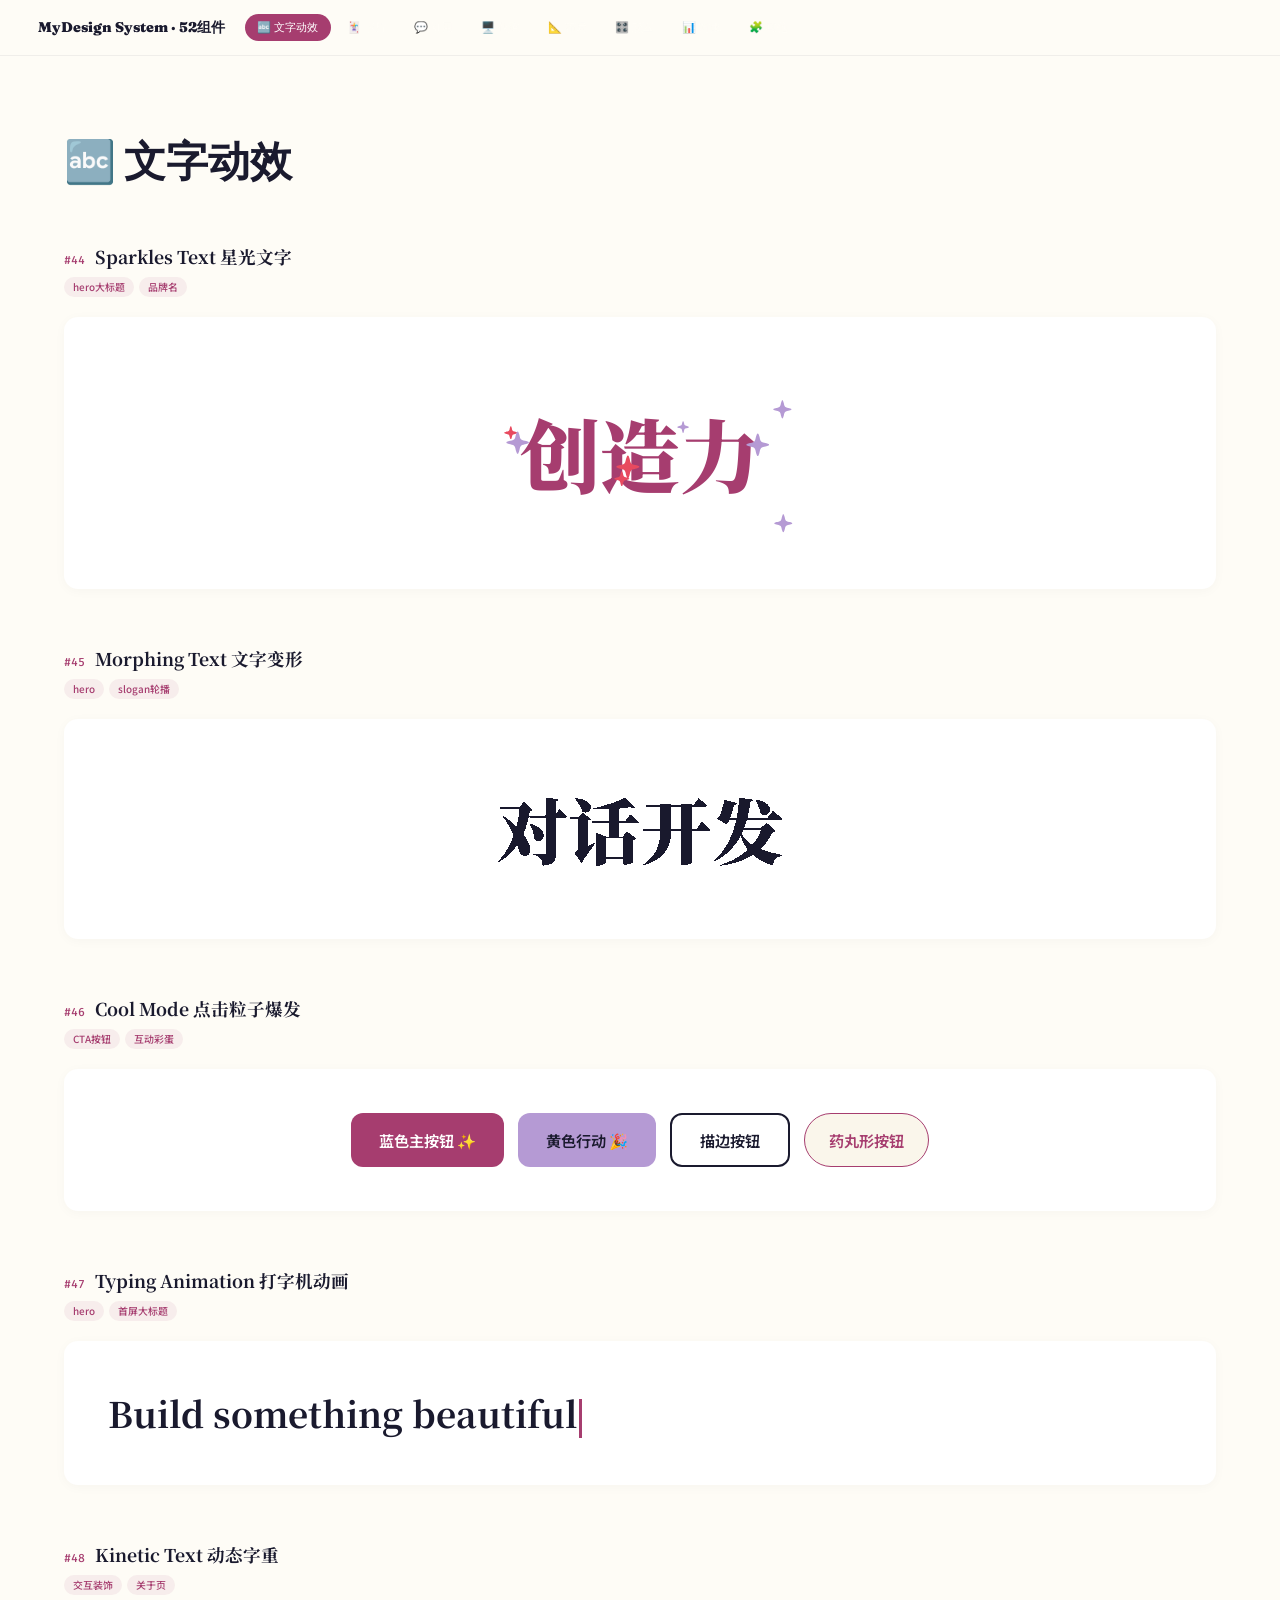
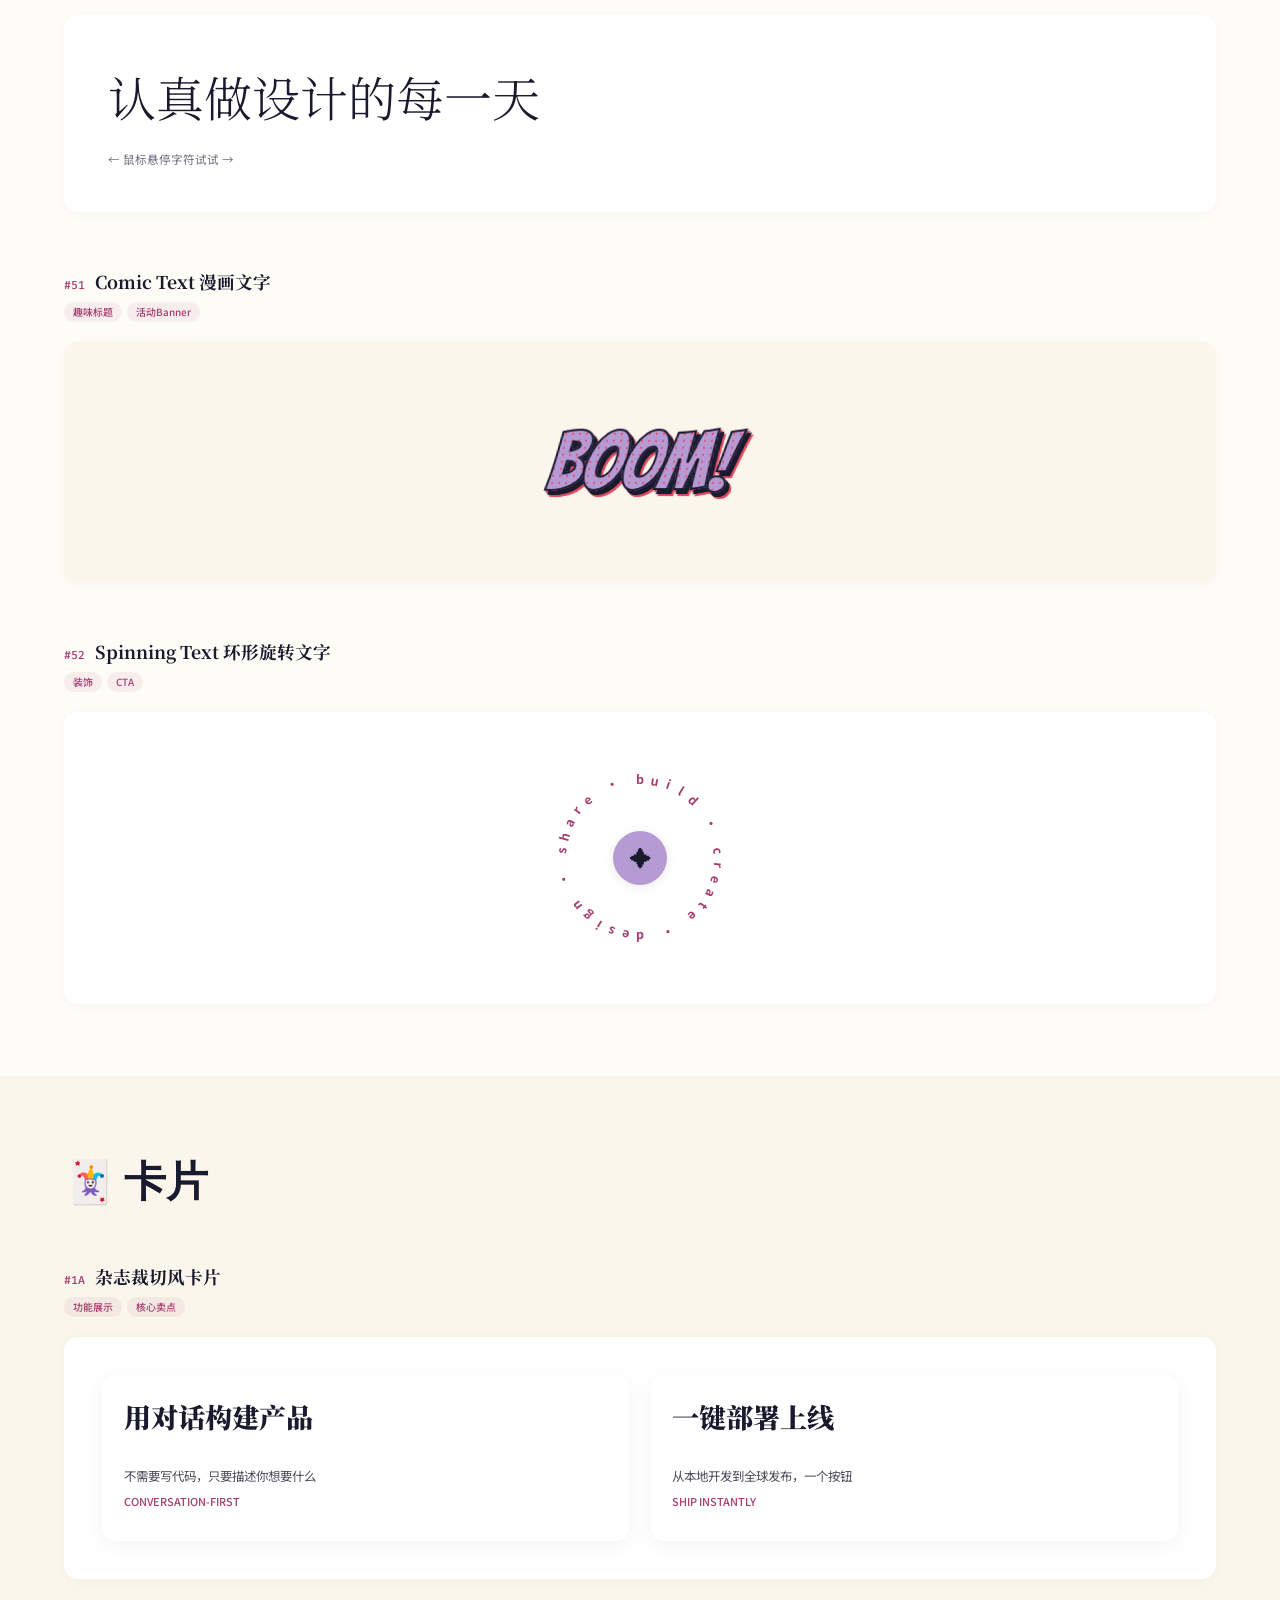
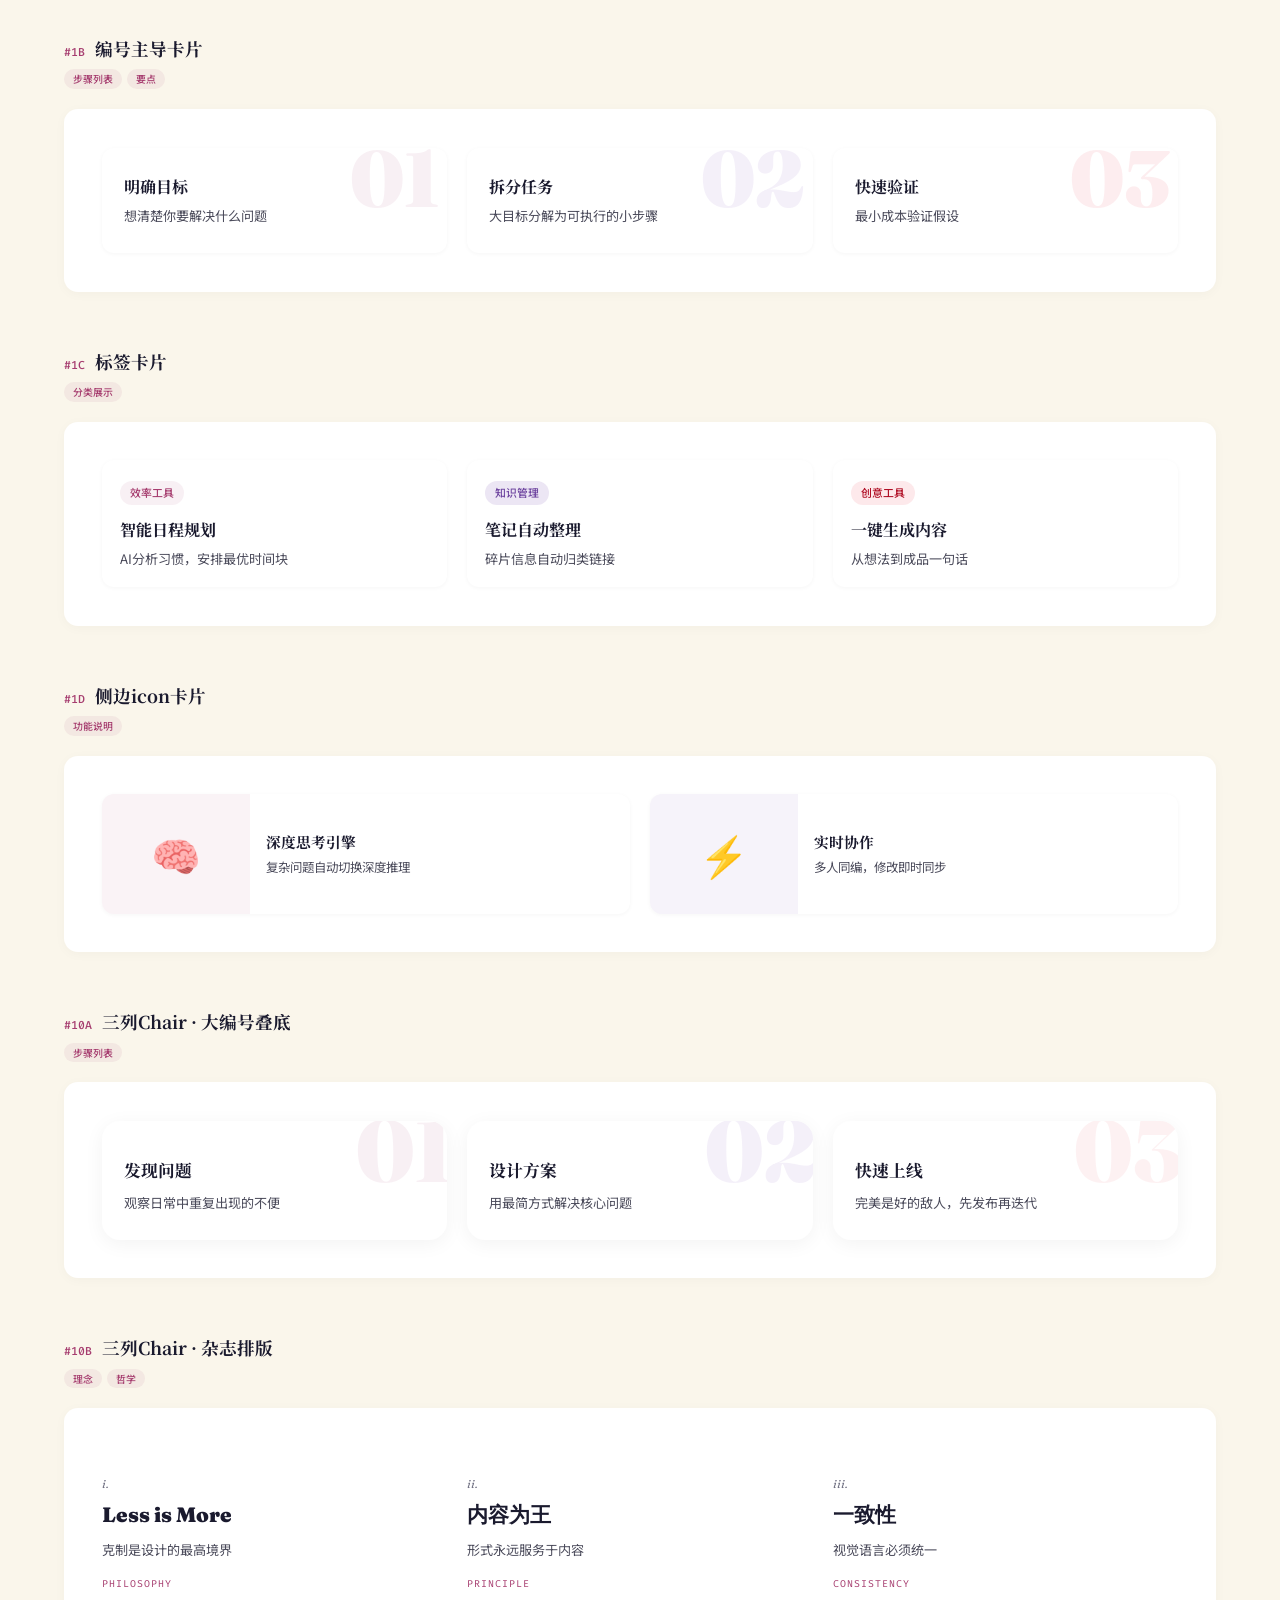
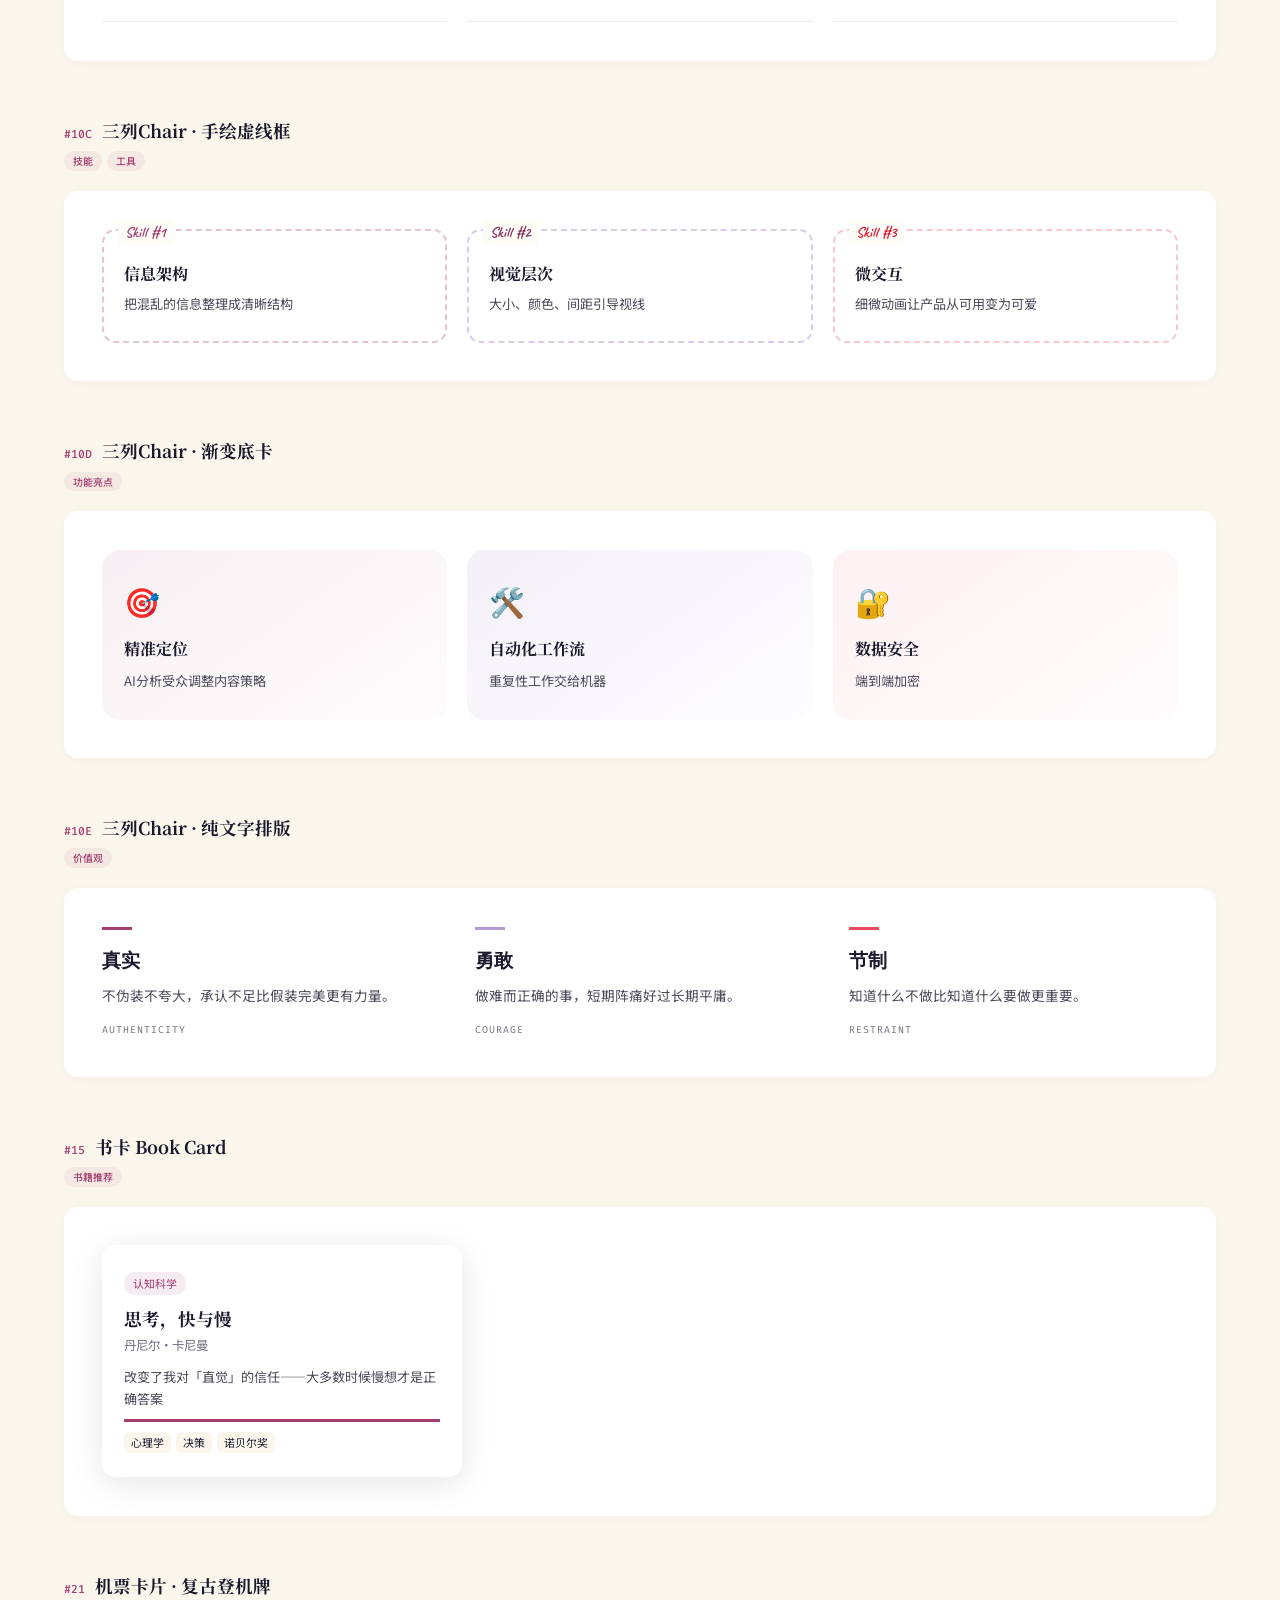
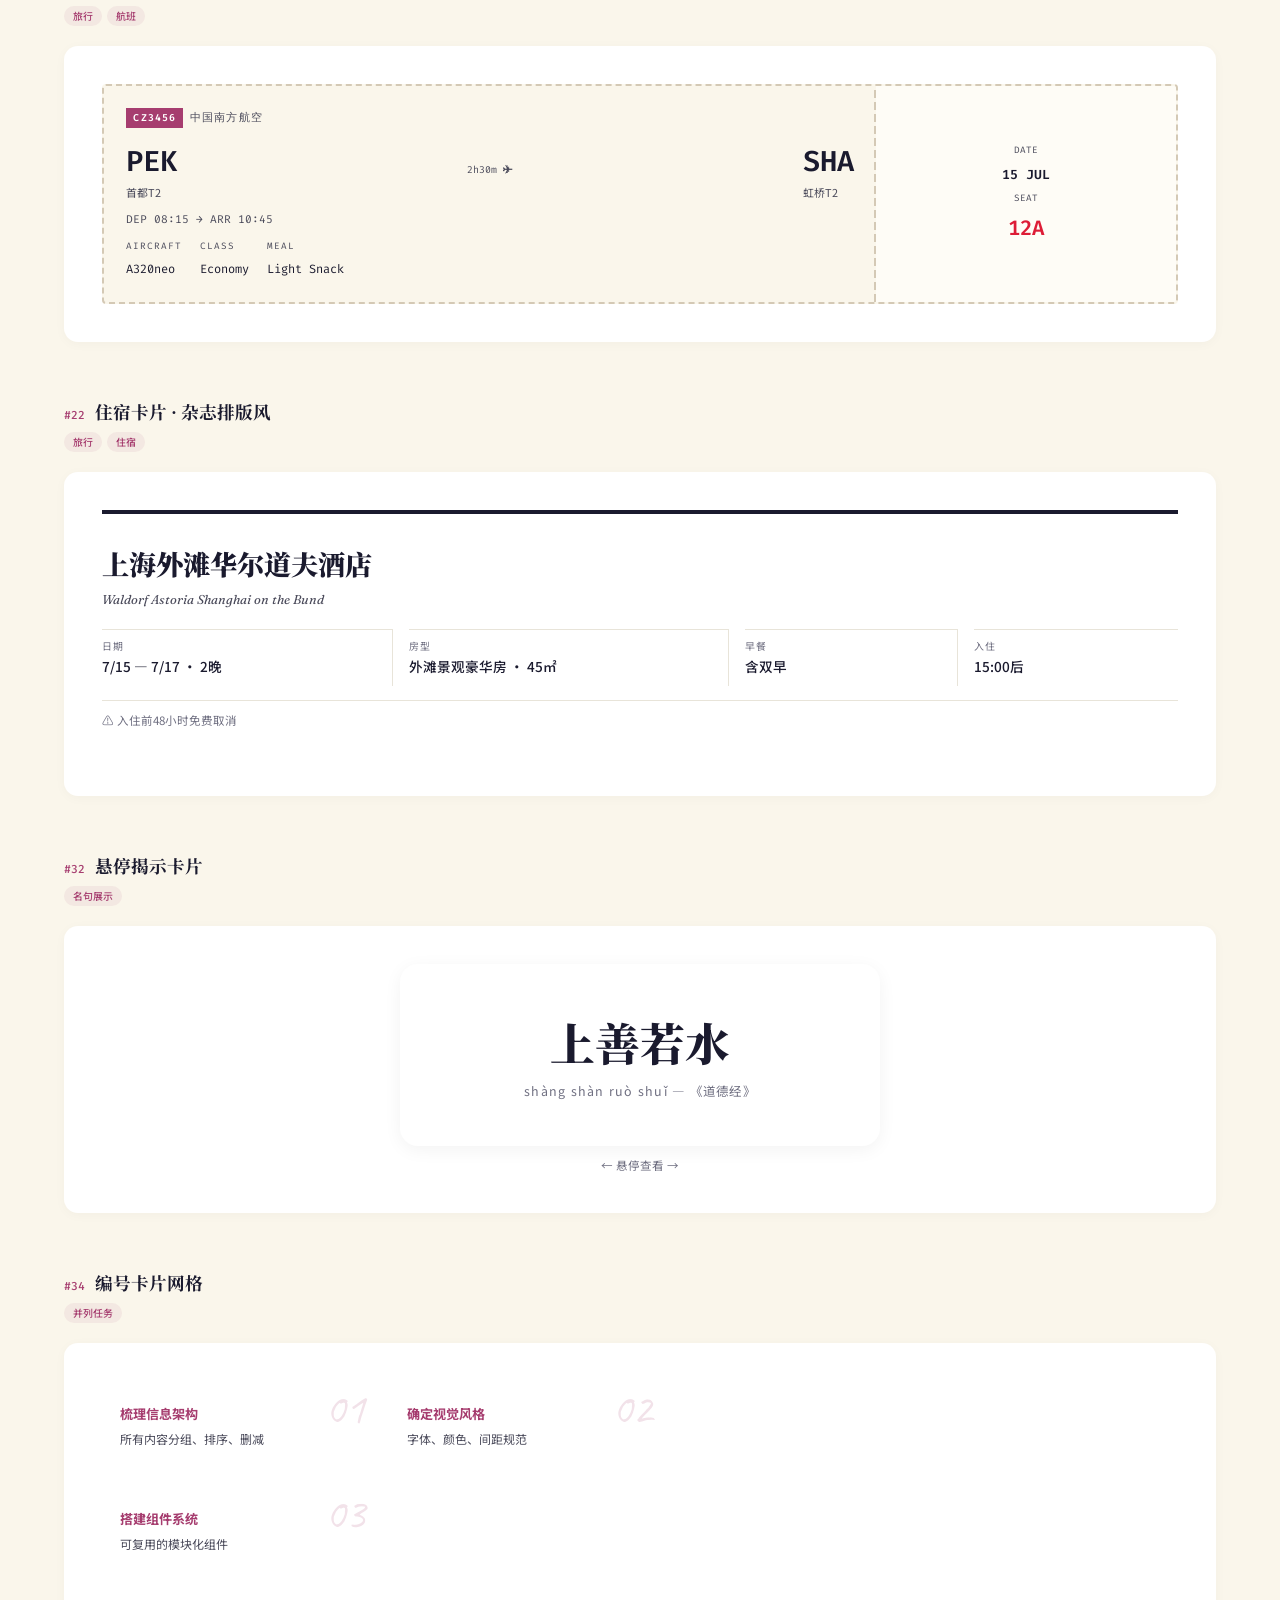
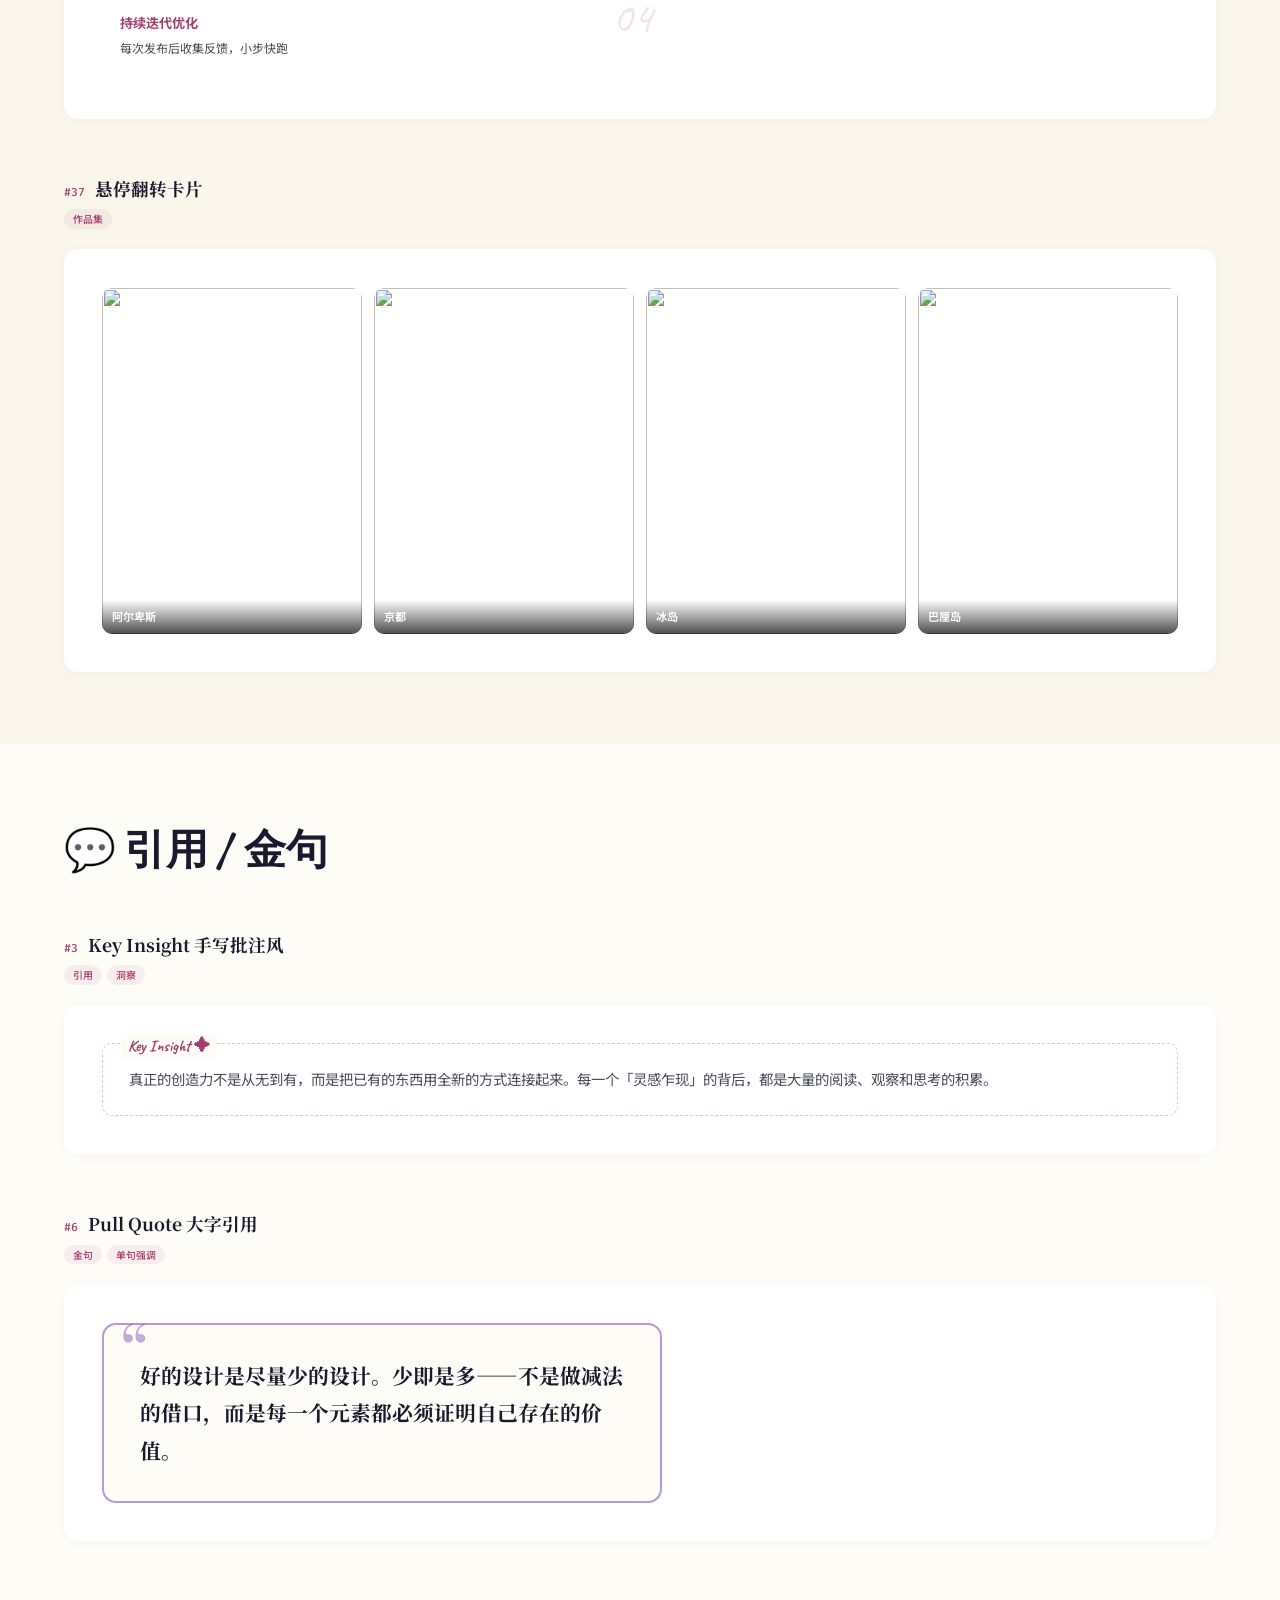
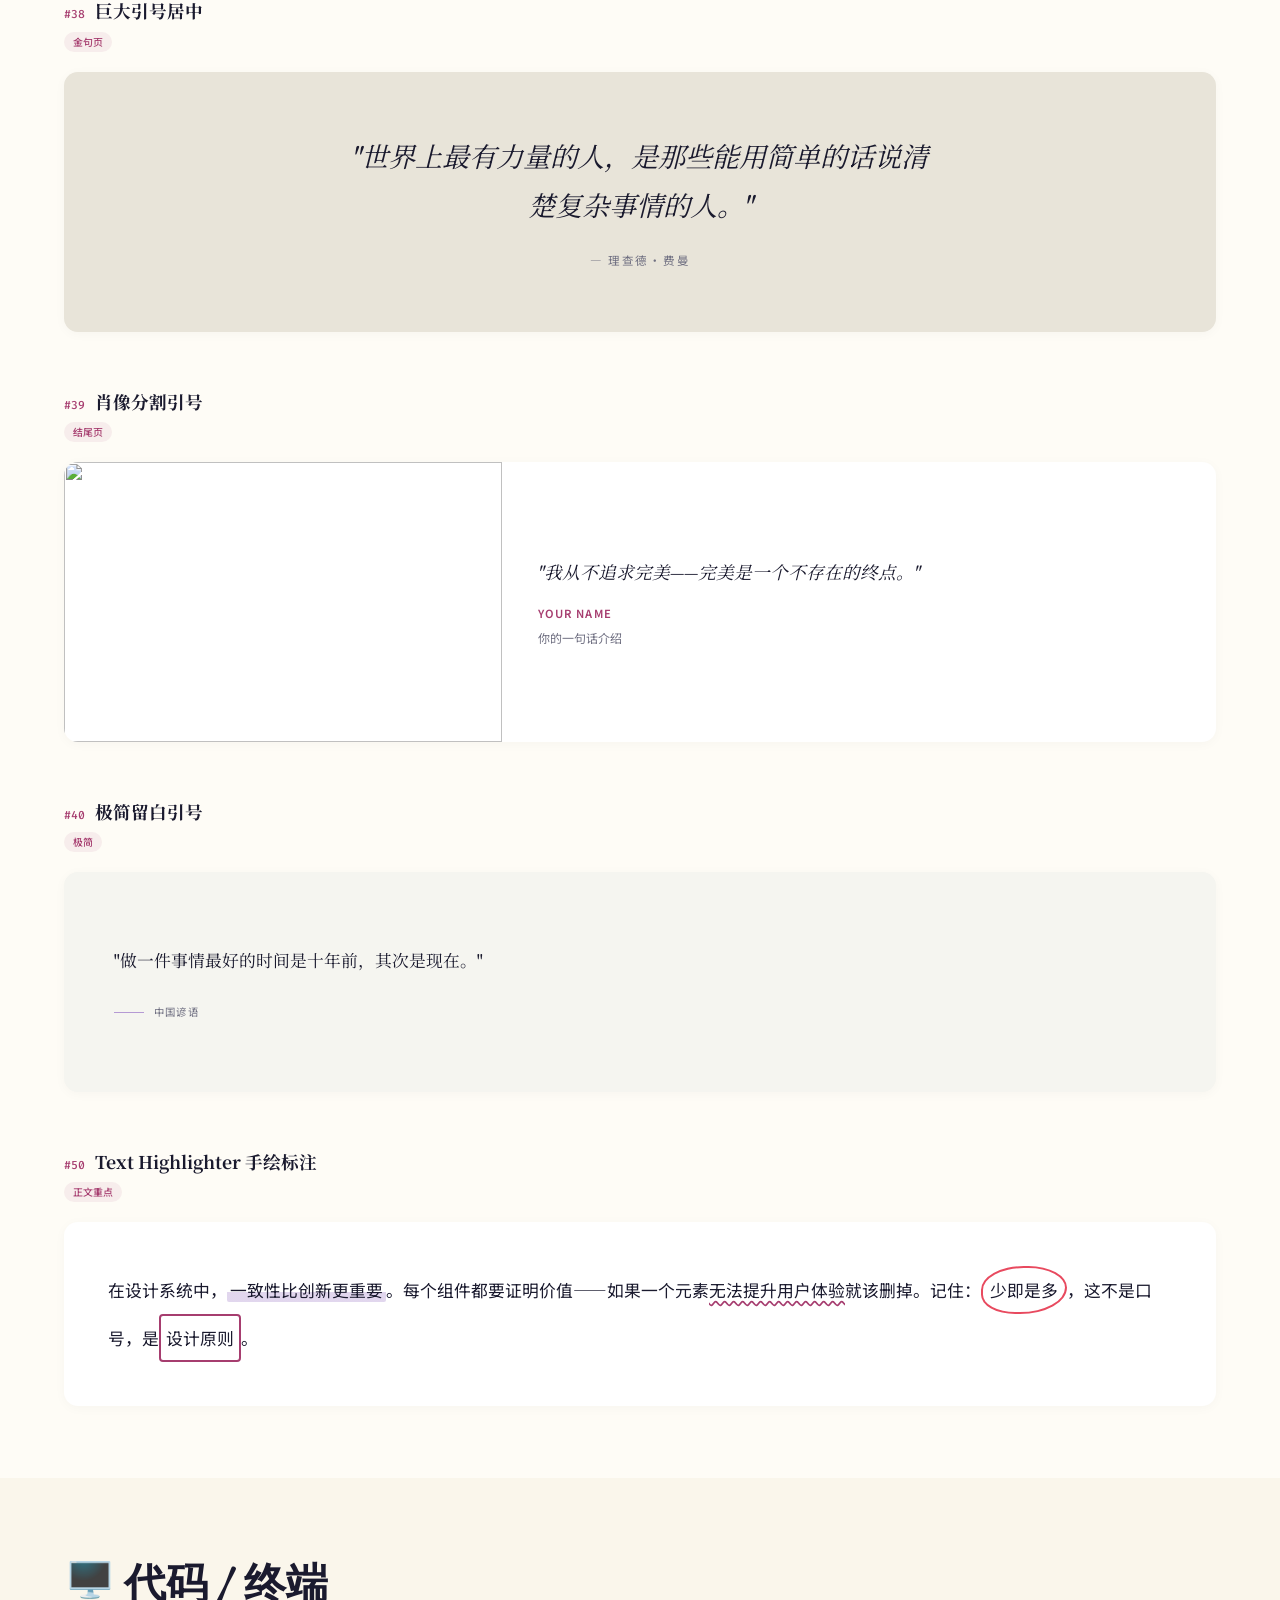
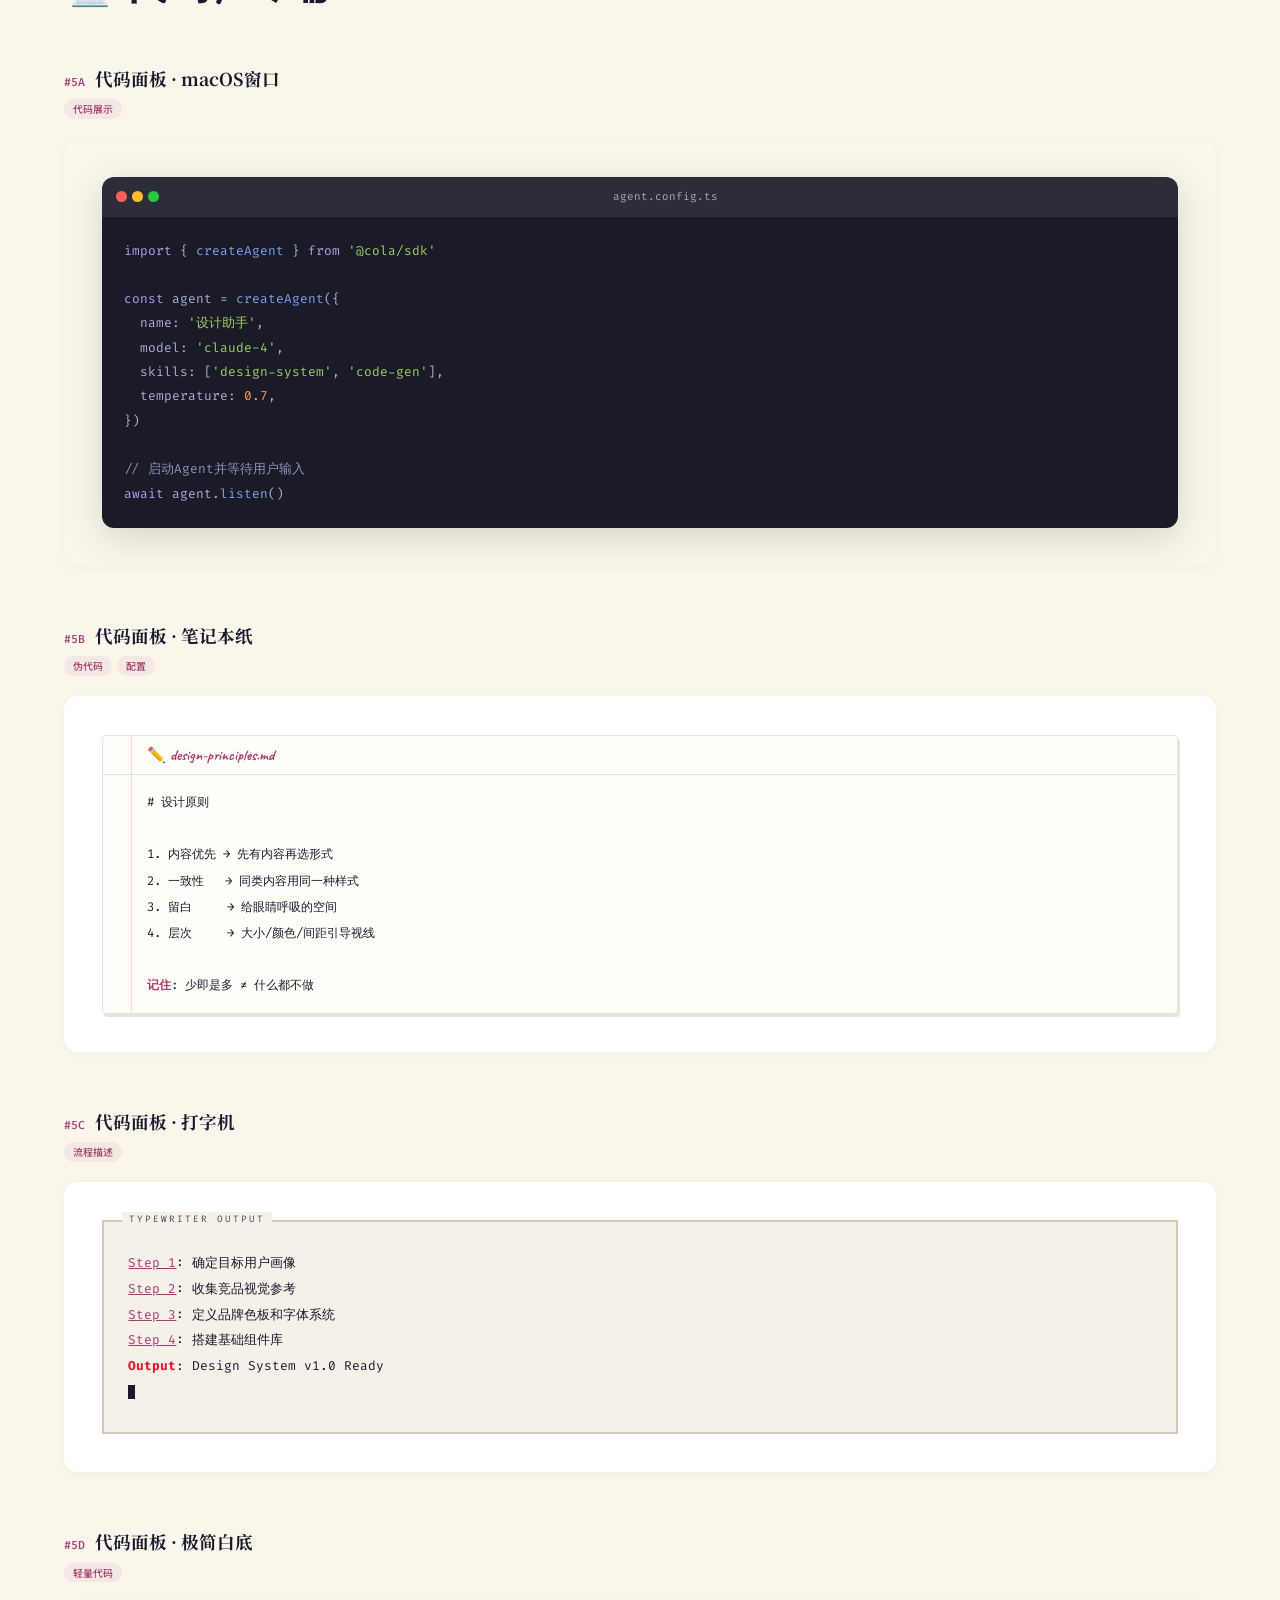
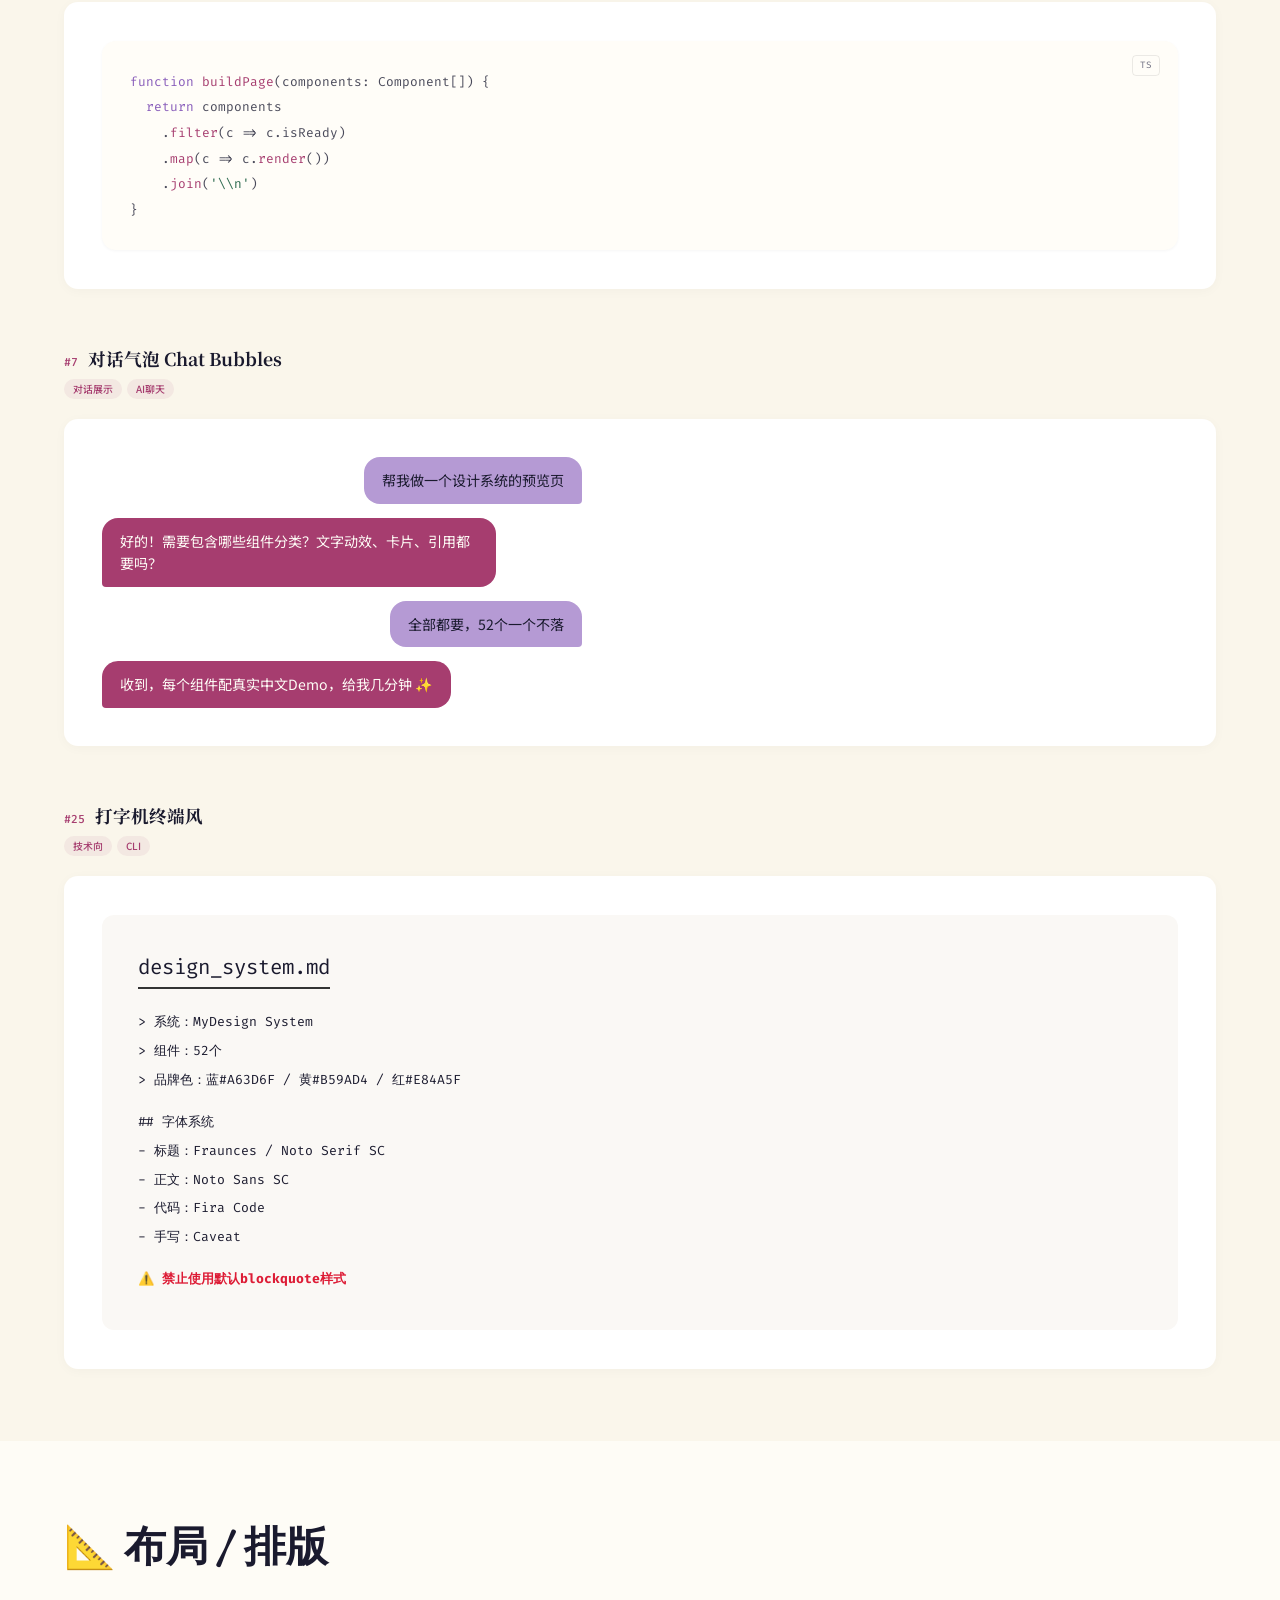
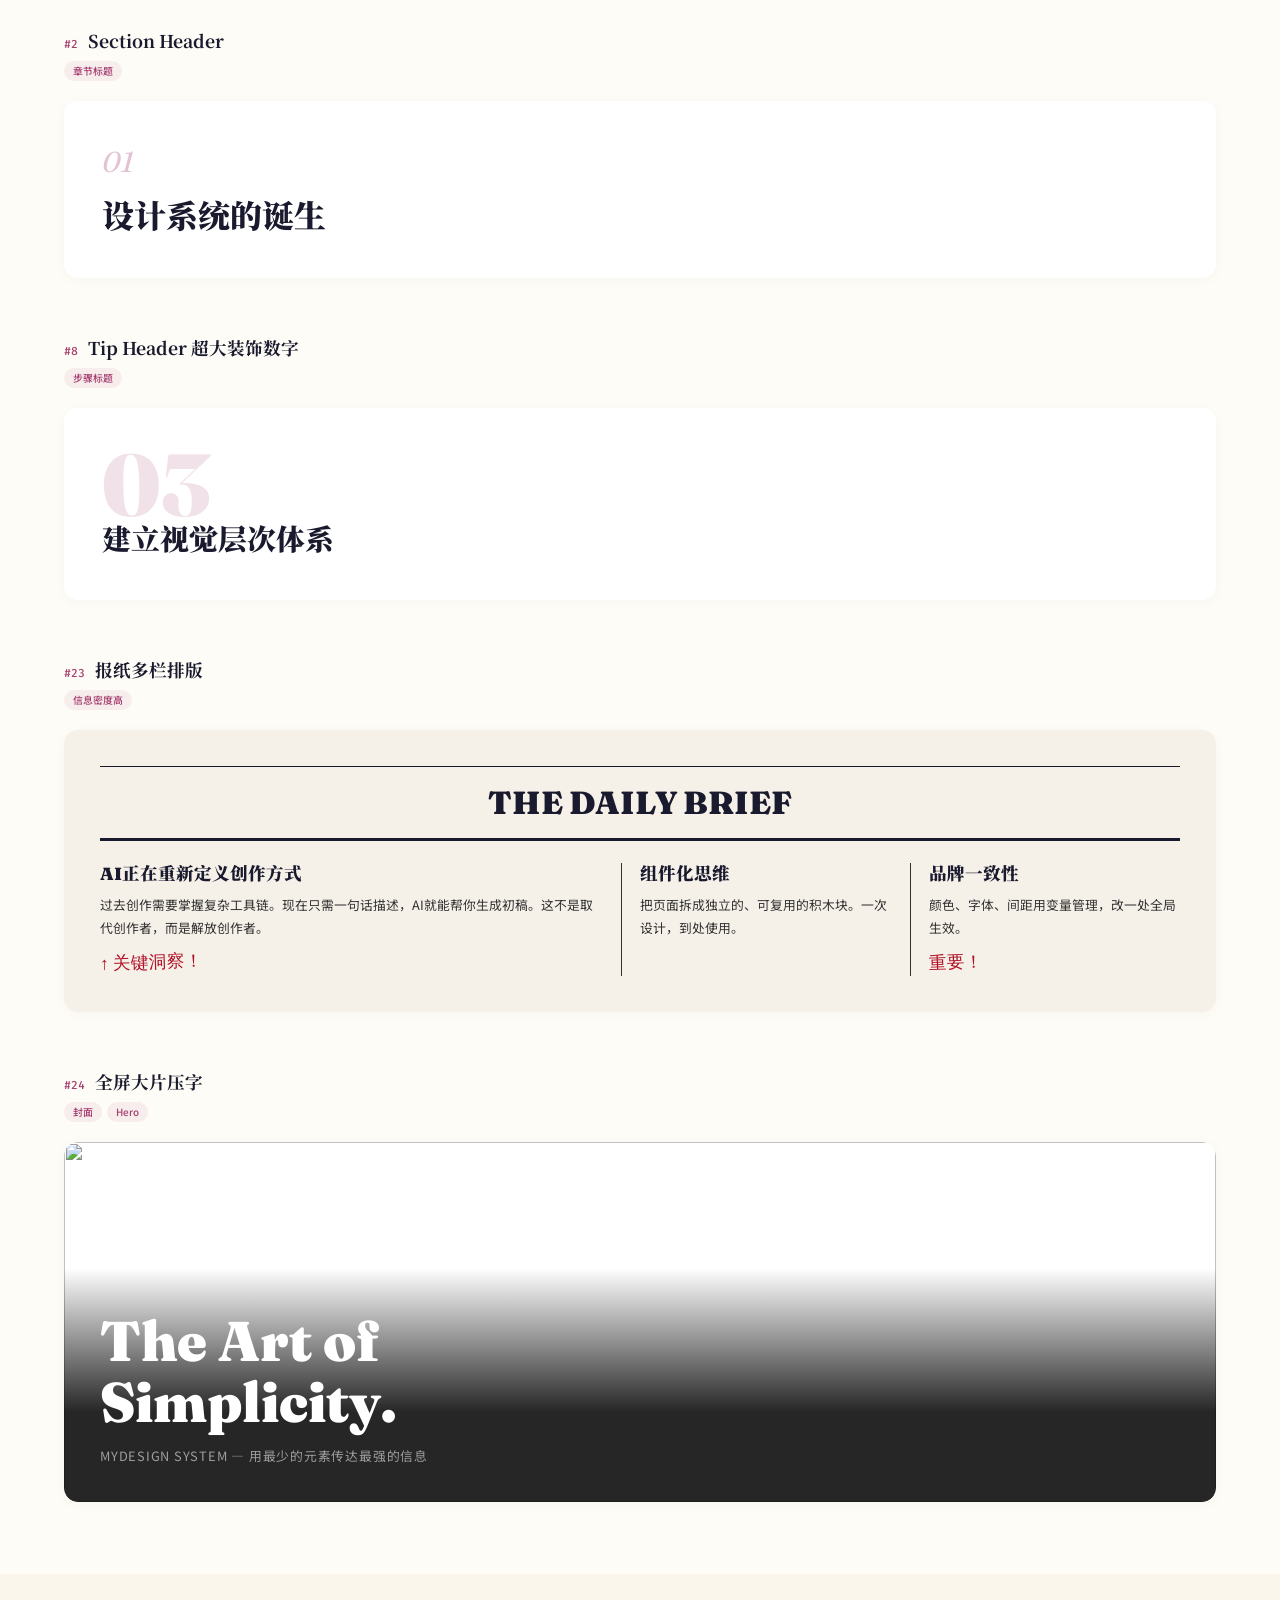
==== commit 611b2c56: "chore: 清理 16 处旧产品名/仓库名/显示名残留 上一轮替换是大小写敏感的，只覆盖了 `Esther Design System` 一种写法，漏掉： - ESTHER DESIGN SYSTE" ====
--- a/components-preview.html
+++ b/components-preview.html
@@ -605,7 +605,7 @@
 <div class="cb"><div class="cb-h"><span class="cb-id">#2</span><span class="cb-name">Section Header</span></div><div class="pills"><span class="pill">章节标题</span></div><div class="demo"><div class="sh-demo"><span class="sn">01</span><h2 class="st">设计系统的诞生</h2></div></div></div>
 <div class="cb"><div class="cb-h"><span class="cb-id">#8</span><span class="cb-name">Tip Header 超大装饰数字</span></div><div class="pills"><span class="pill">步骤标题</span></div><div class="demo"><div class="th-demo"><span class="tn">03</span><h2 class="tt">建立视觉层次体系</h2></div></div></div>
 <div class="cb"><div class="cb-h"><span class="cb-id">#23</span><span class="cb-name">报纸多栏排版</span></div><div class="pills"><span class="pill">信息密度高</span></div><div class="demo" style="padding:0"><div class="newspaper"><div class="mh">THE DAILY BRIEF</div><div class="ng"><div><h3 class="nh">AI正在重新定义创作方式</h3><p class="nb">过去创作需要掌握复杂工具链。现在只需一句话描述，AI就能帮你生成初稿。这不是取代创作者，而是解放创作者。</p><p class="hw">↑ 关键洞察！</p></div><div class="nd"></div><div><h3 class="nh">组件化思维</h3><p class="nb">把页面拆成独立的、可复用的积木块。一次设计，到处使用。</p></div><div class="nd"></div><div><h3 class="nh">品牌一致性</h3><p class="nb">颜色、字体、间距用变量管理，改一处全局生效。</p><p class="hw">重要！</p></div></div></div></div></div>
-<div class="cb"><div class="cb-h"><span class="cb-id">#24</span><span class="cb-name">全屏大片压字</span></div><div class="pills"><span class="pill">封面</span><span class="pill">Hero</span></div><div class="demo" style="padding:0"><div class="mag-hero"><img class="bg" src="https://images.unsplash.com/photo-1506905925346-21bda4d32df4?w=1200&h=600&fit=crop" alt=""><div class="ov"></div><div class="mc"><h1 class="mt">The Art of<br>Simplicity.</h1><p class="ms">ESTHER DESIGN SYSTEM — 用最少的元素传达最强的信息</p></div></div></div></div>
+<div class="cb"><div class="cb-h"><span class="cb-id">#24</span><span class="cb-name">全屏大片压字</span></div><div class="pills"><span class="pill">封面</span><span class="pill">Hero</span></div><div class="demo" style="padding:0"><div class="mag-hero"><img class="bg" src="https://images.unsplash.com/photo-1506905925346-21bda4d32df4?w=1200&h=600&fit=crop" alt=""><div class="ov"></div><div class="mc"><h1 class="mt">The Art of<br>Simplicity.</h1><p class="ms">MYDESIGN SYSTEM — 用最少的元素传达最强的信息</p></div></div></div></div>
 </div>
 
 <div class="sec sec-alt" id="sec-interact"><h1 class="sec-heading">🎛️ 交互</h1>
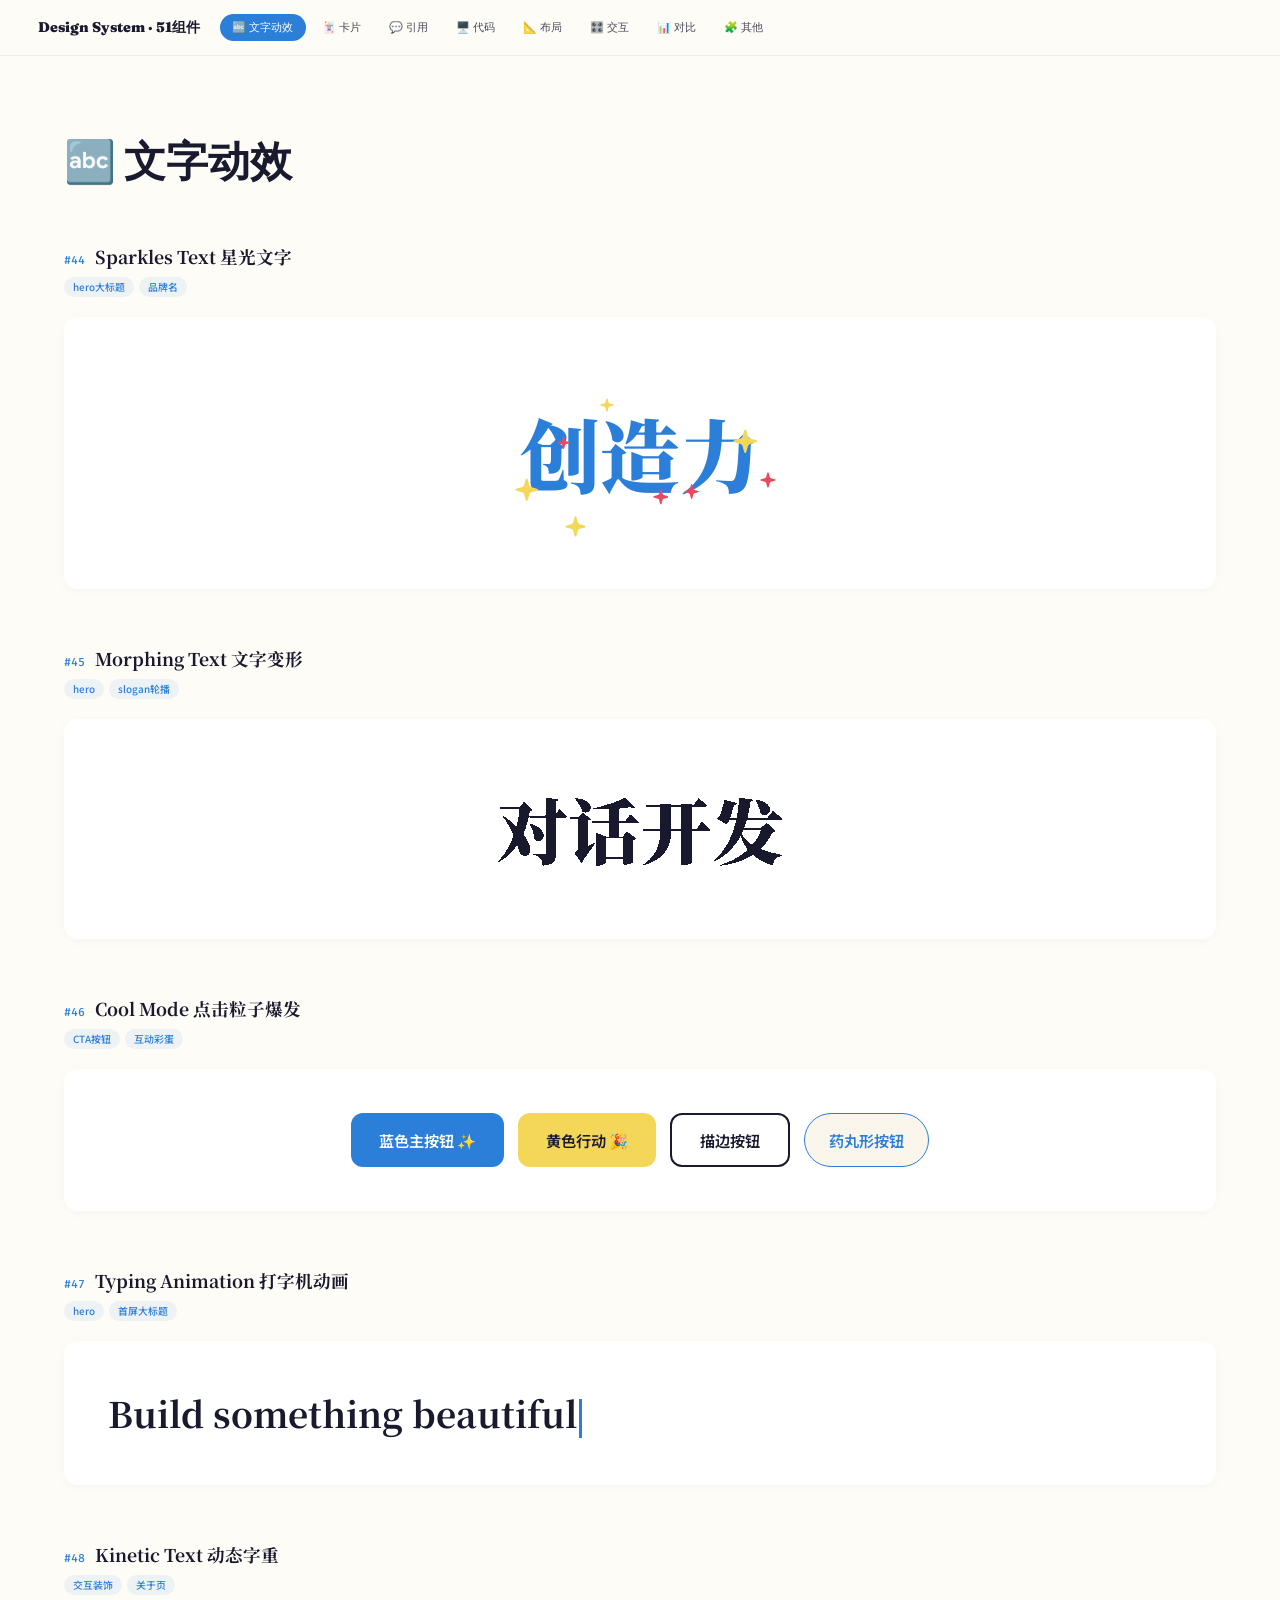
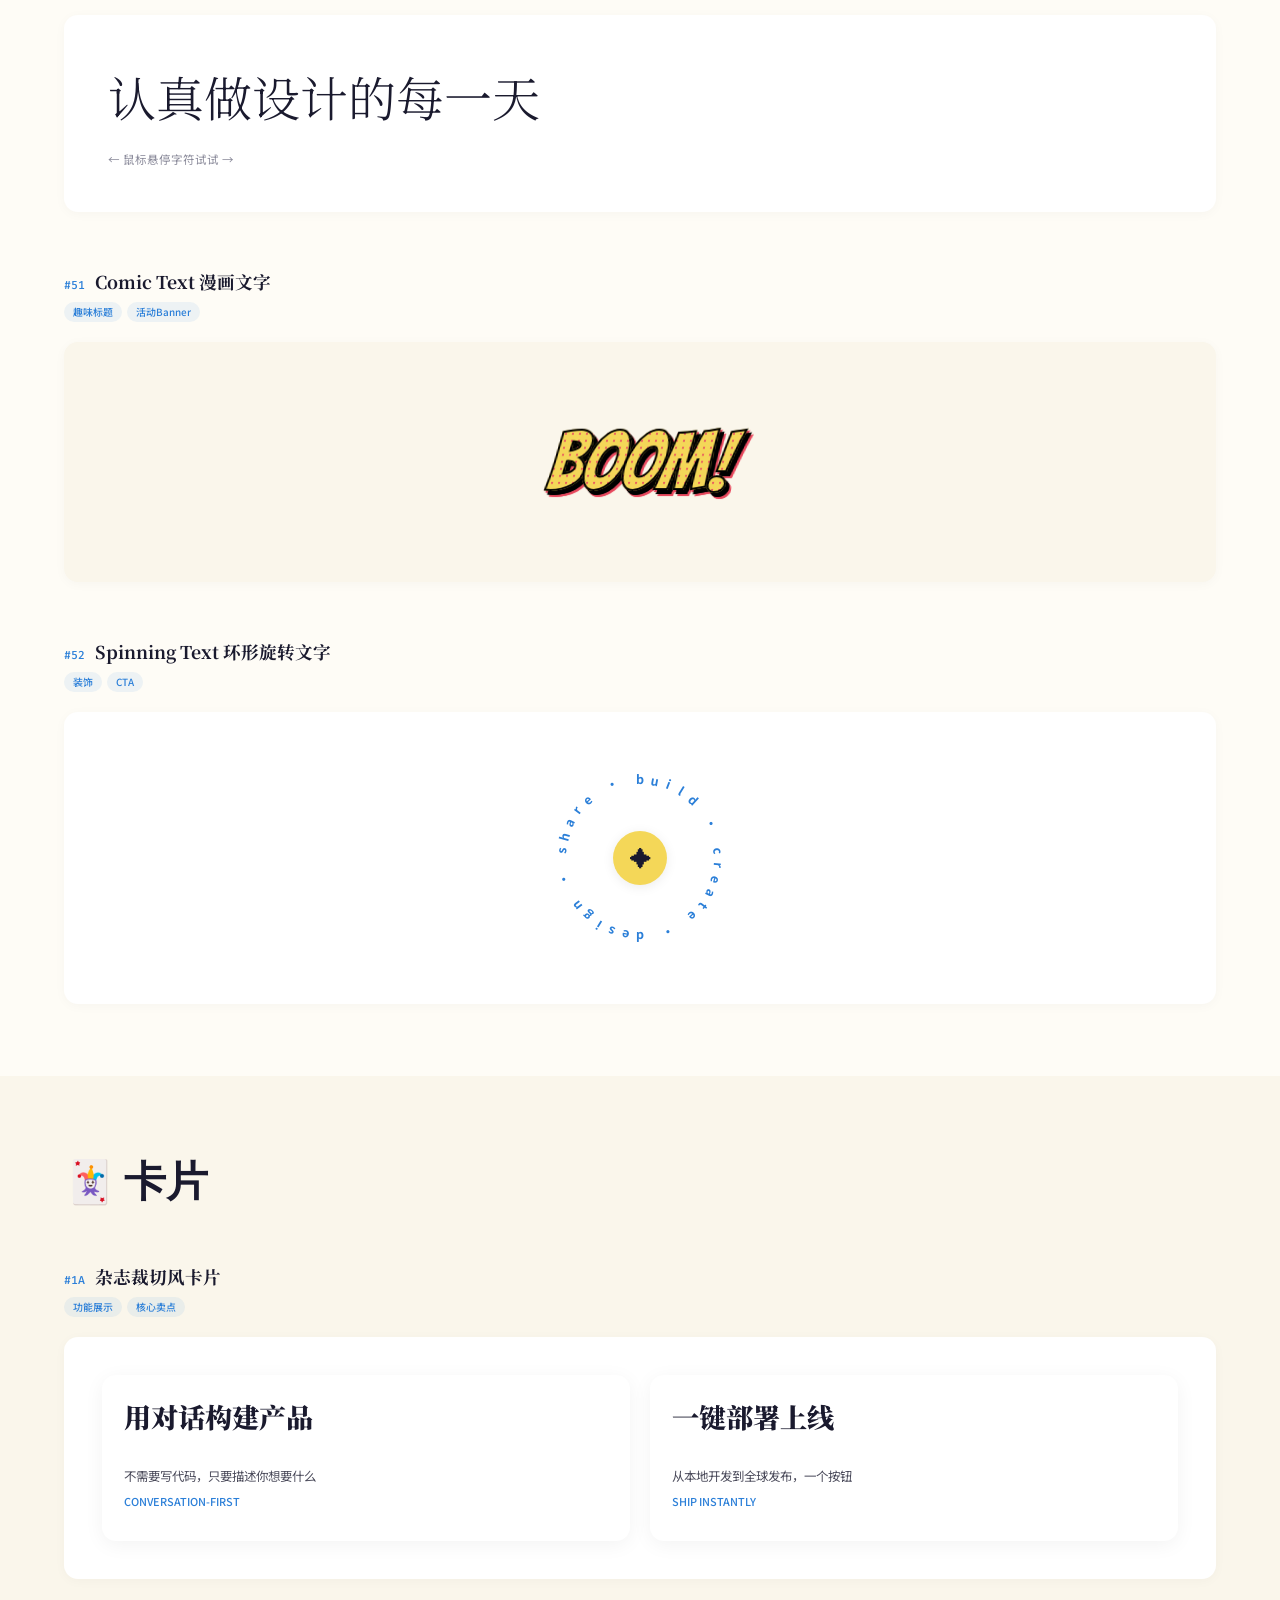
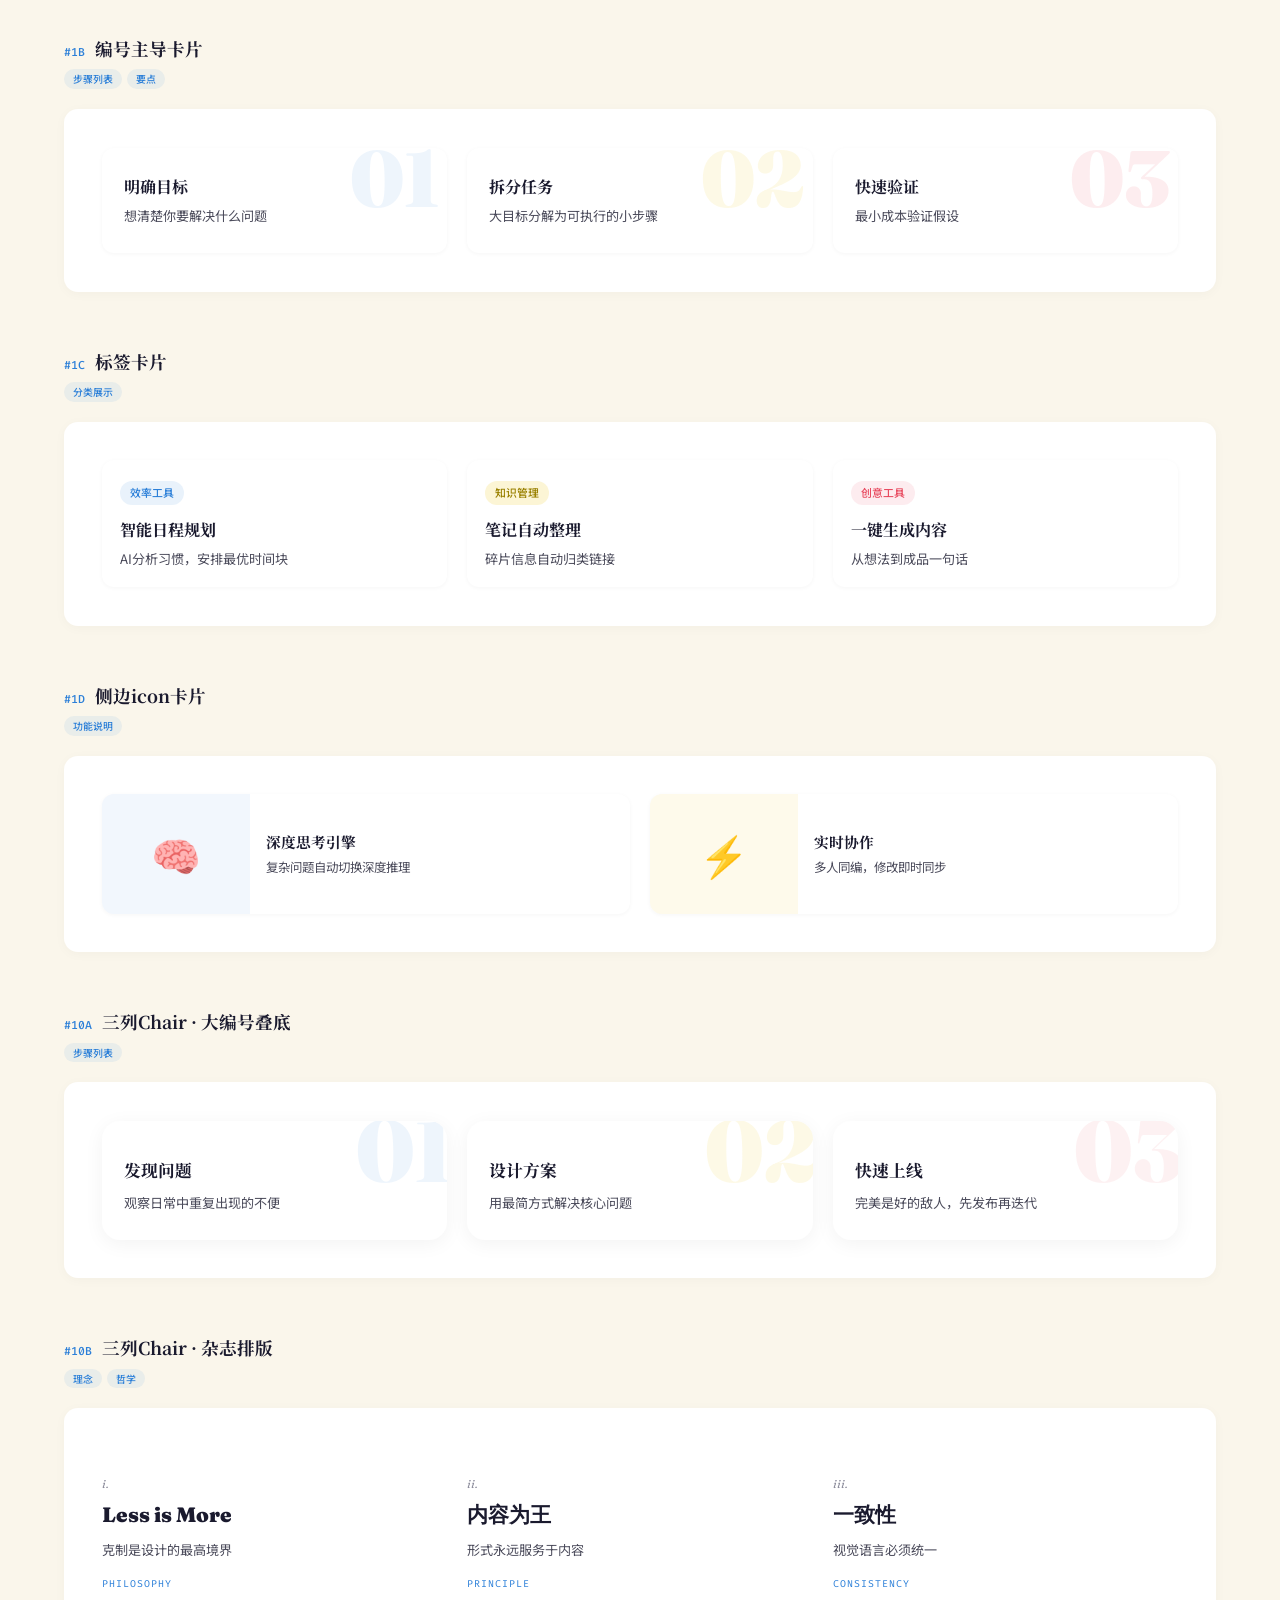
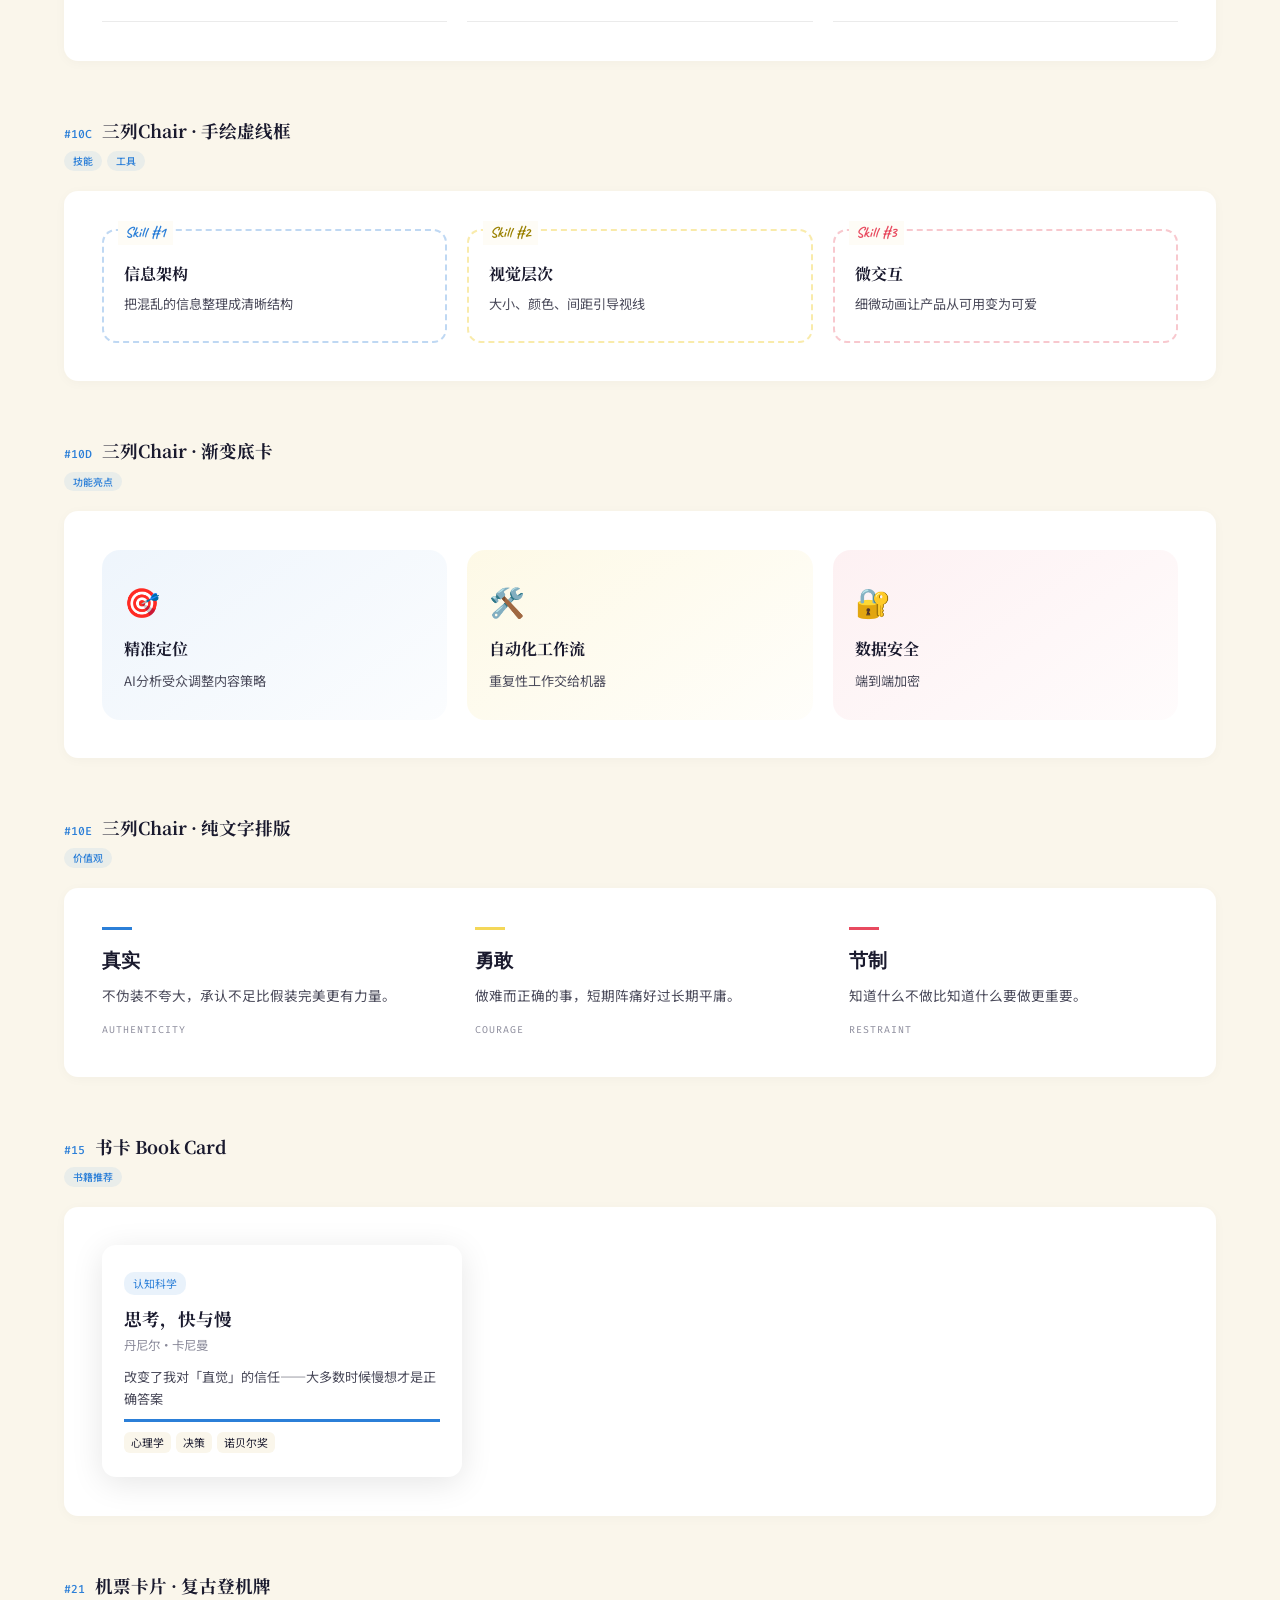
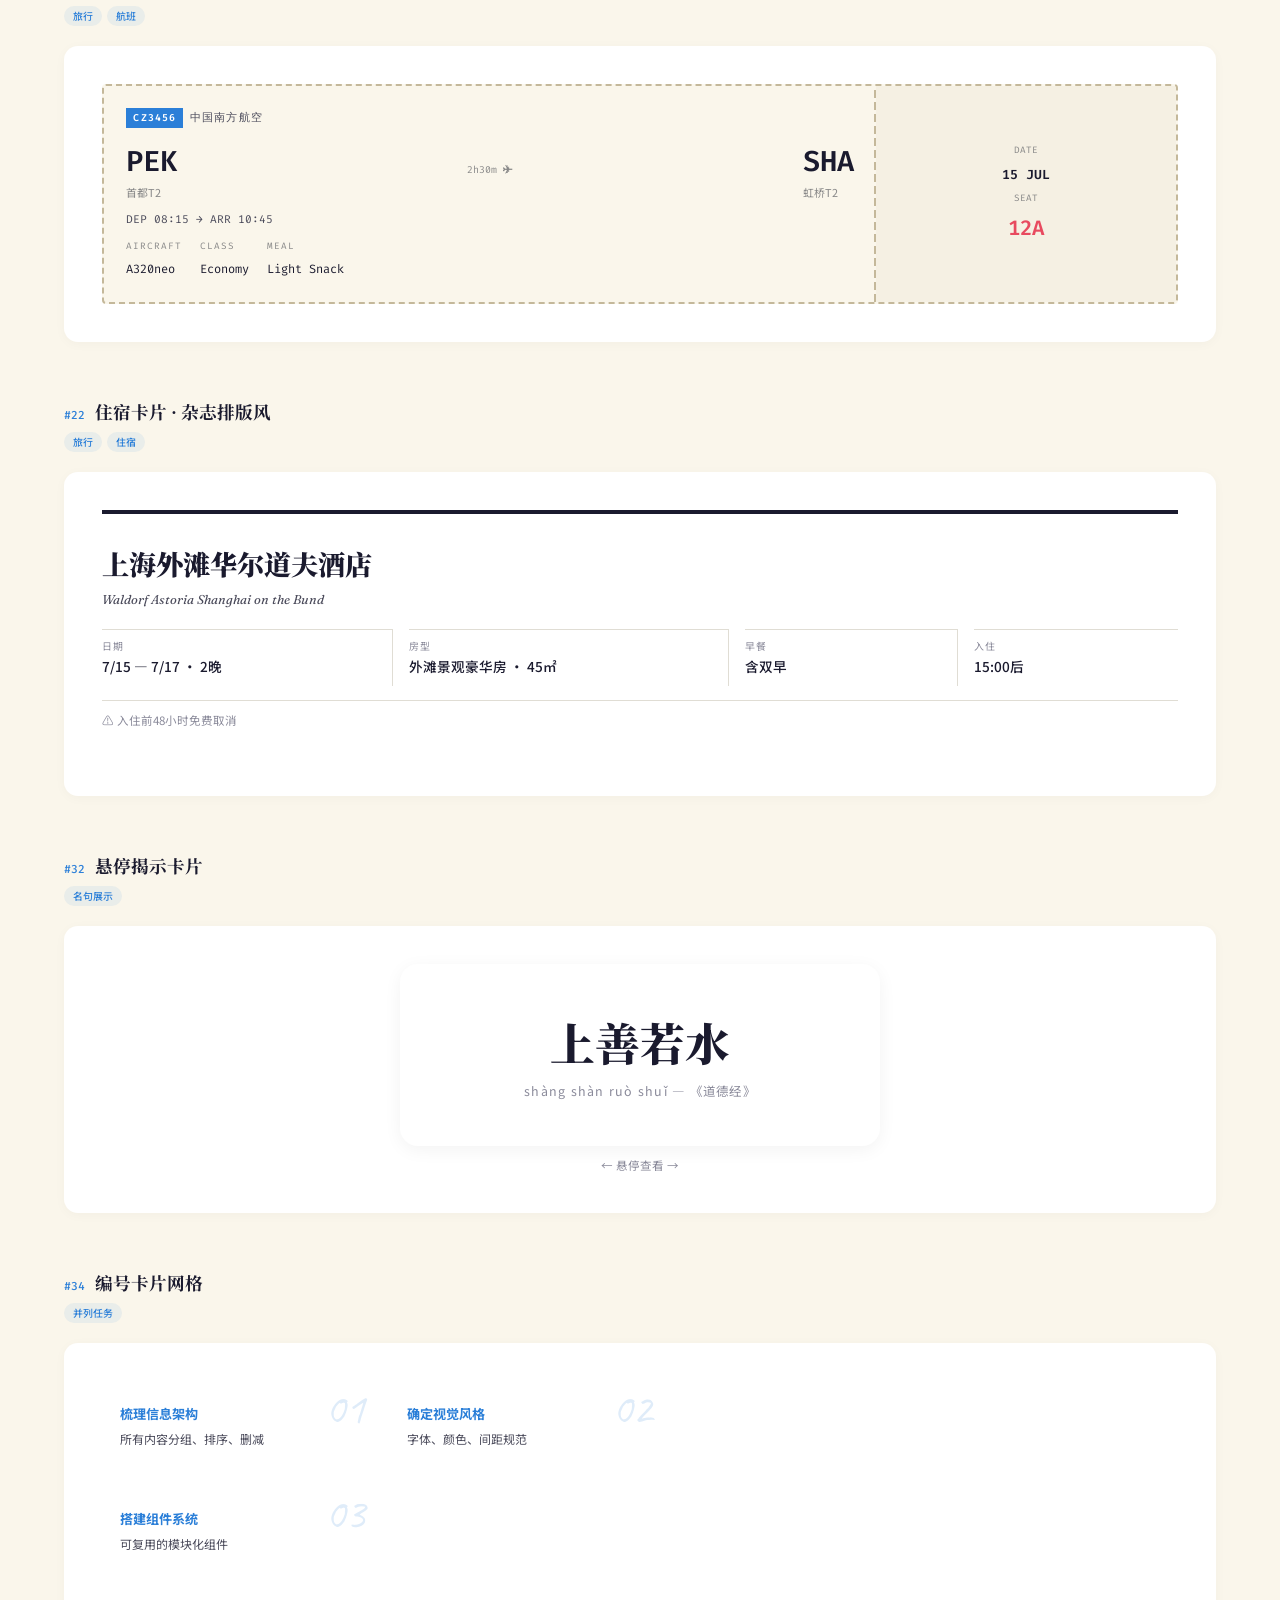
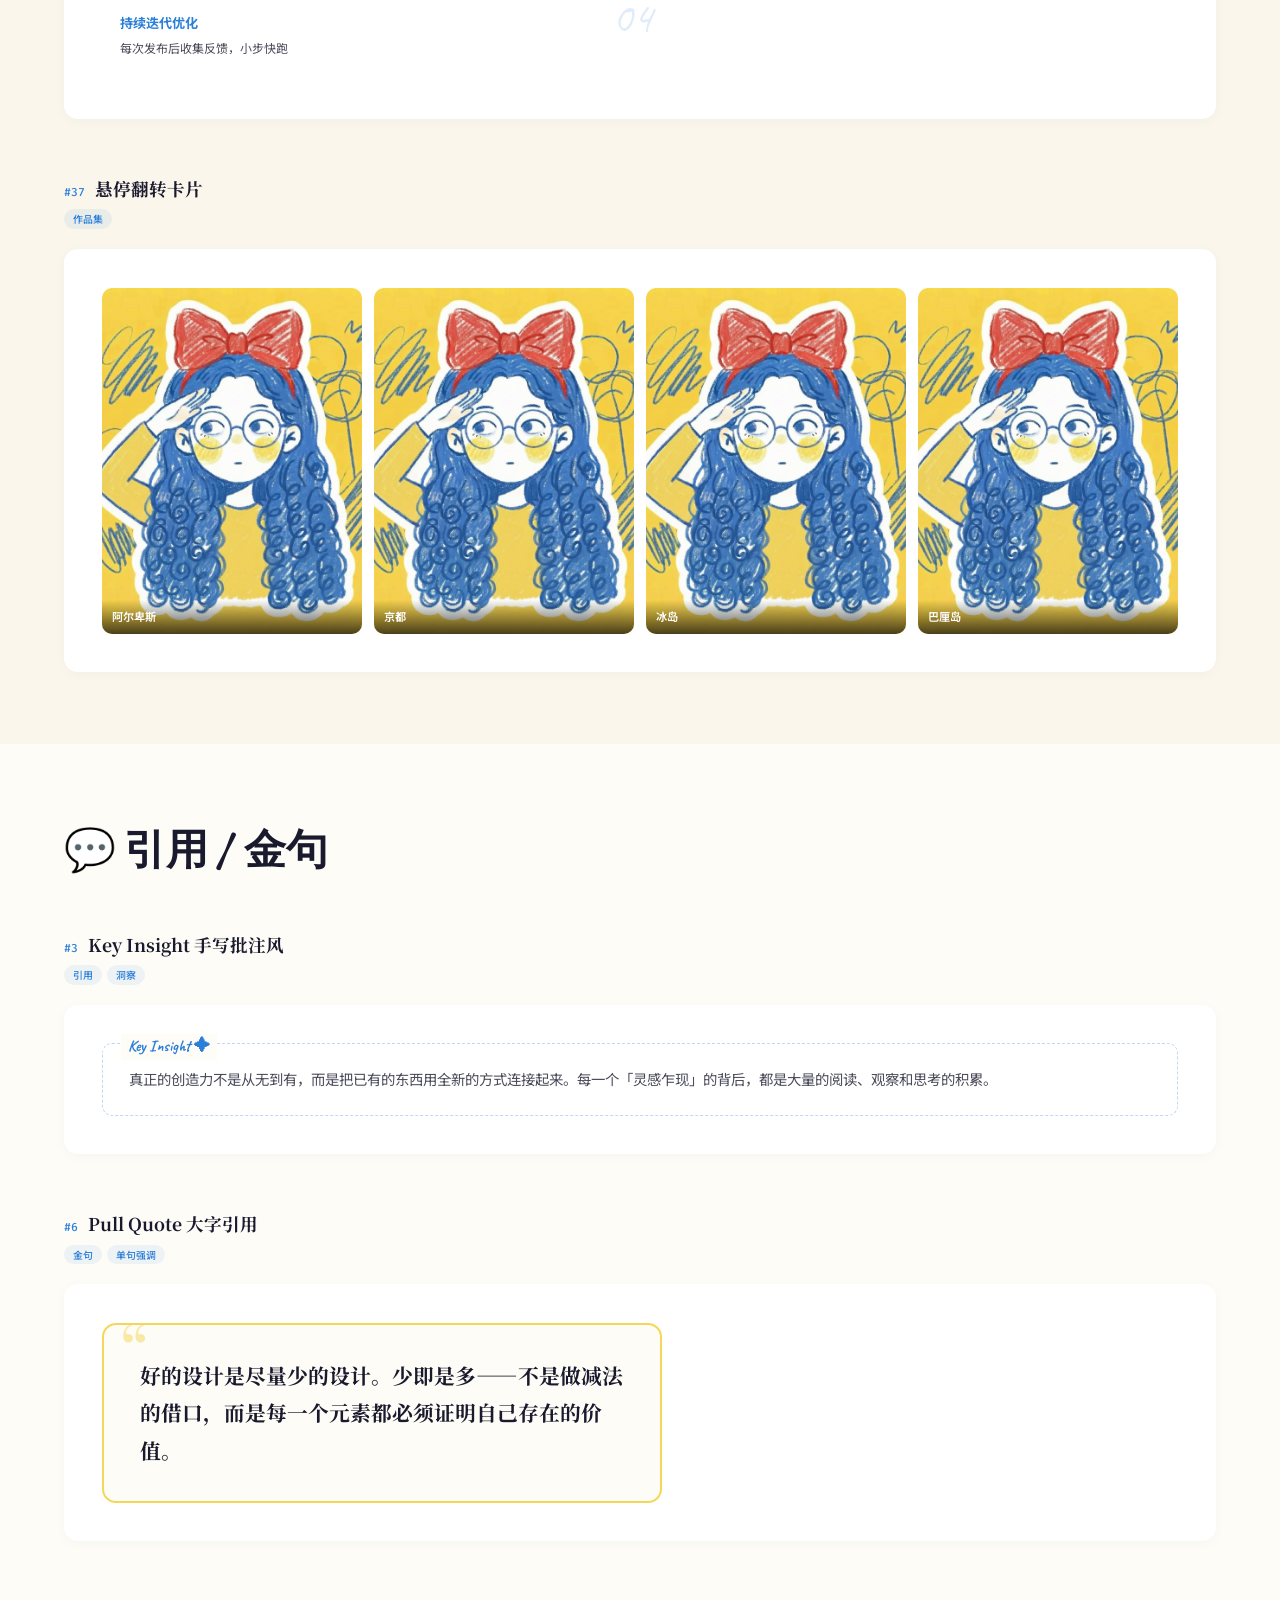
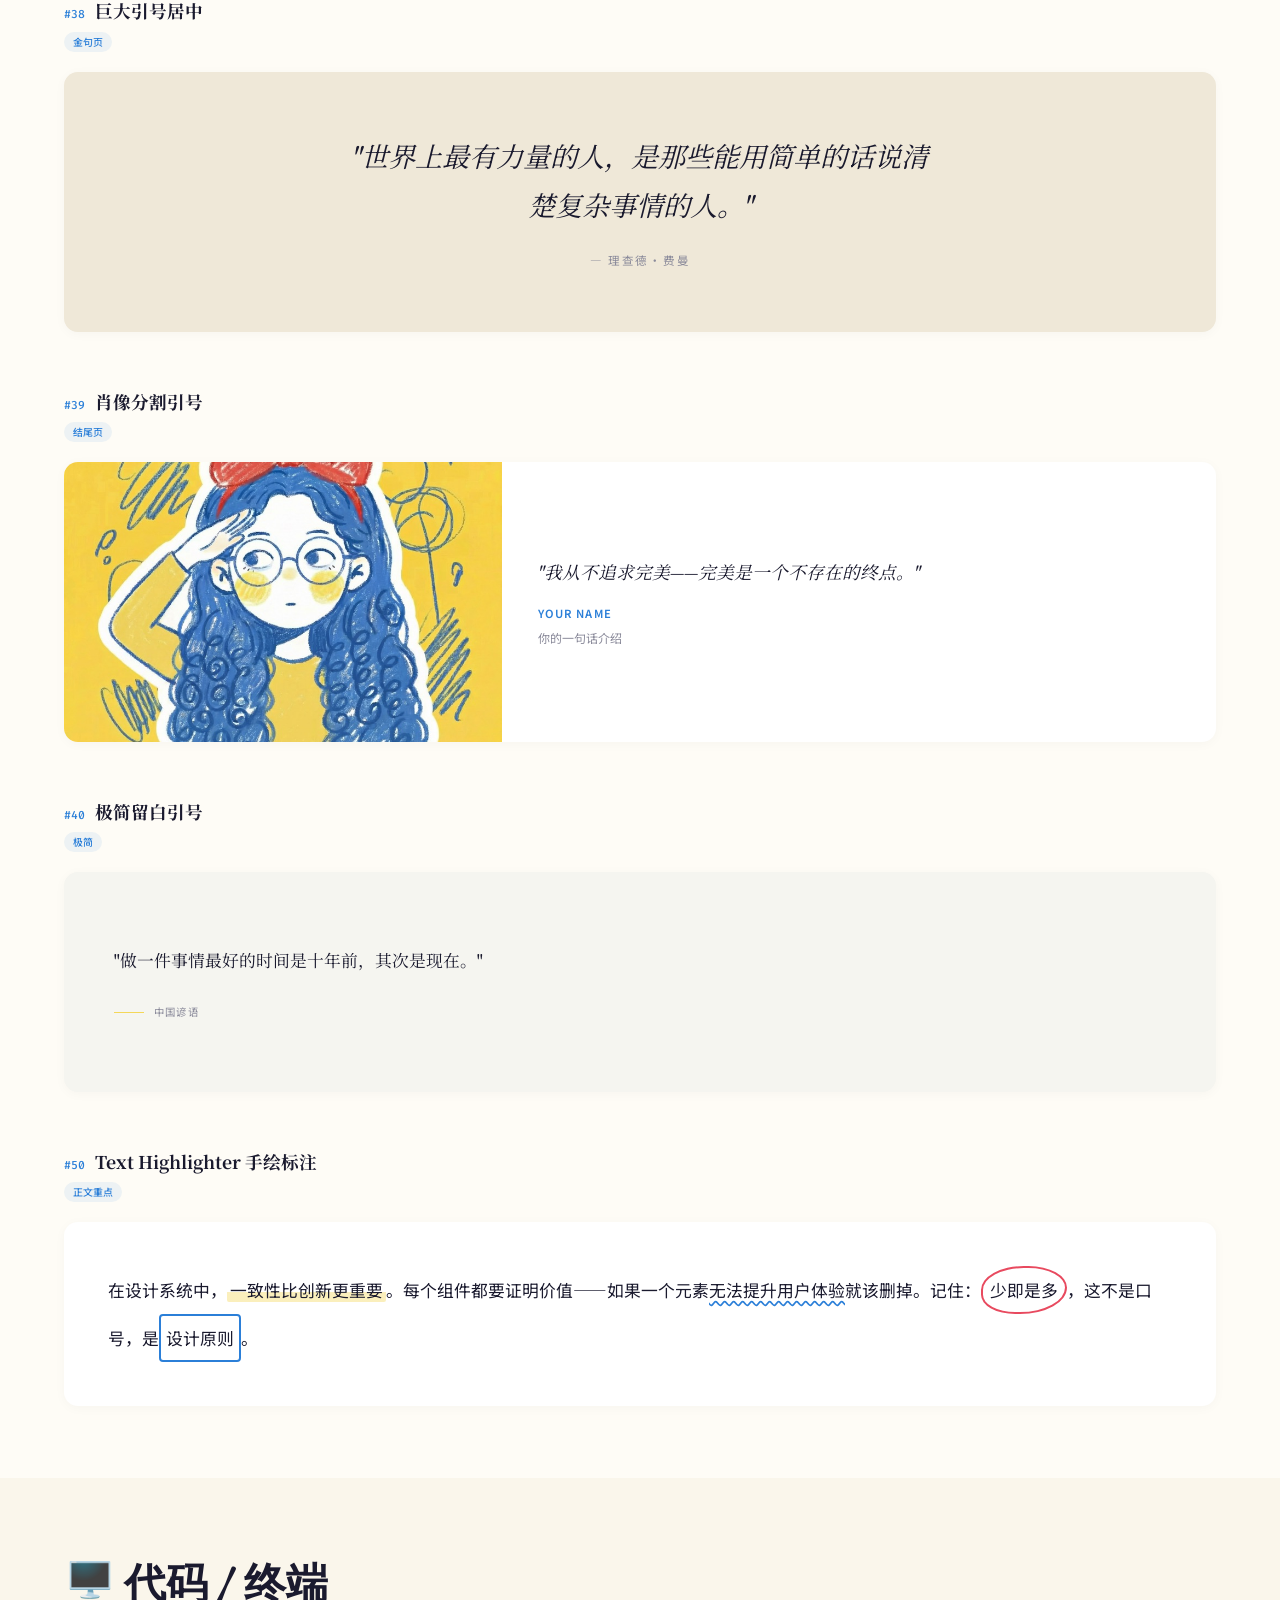
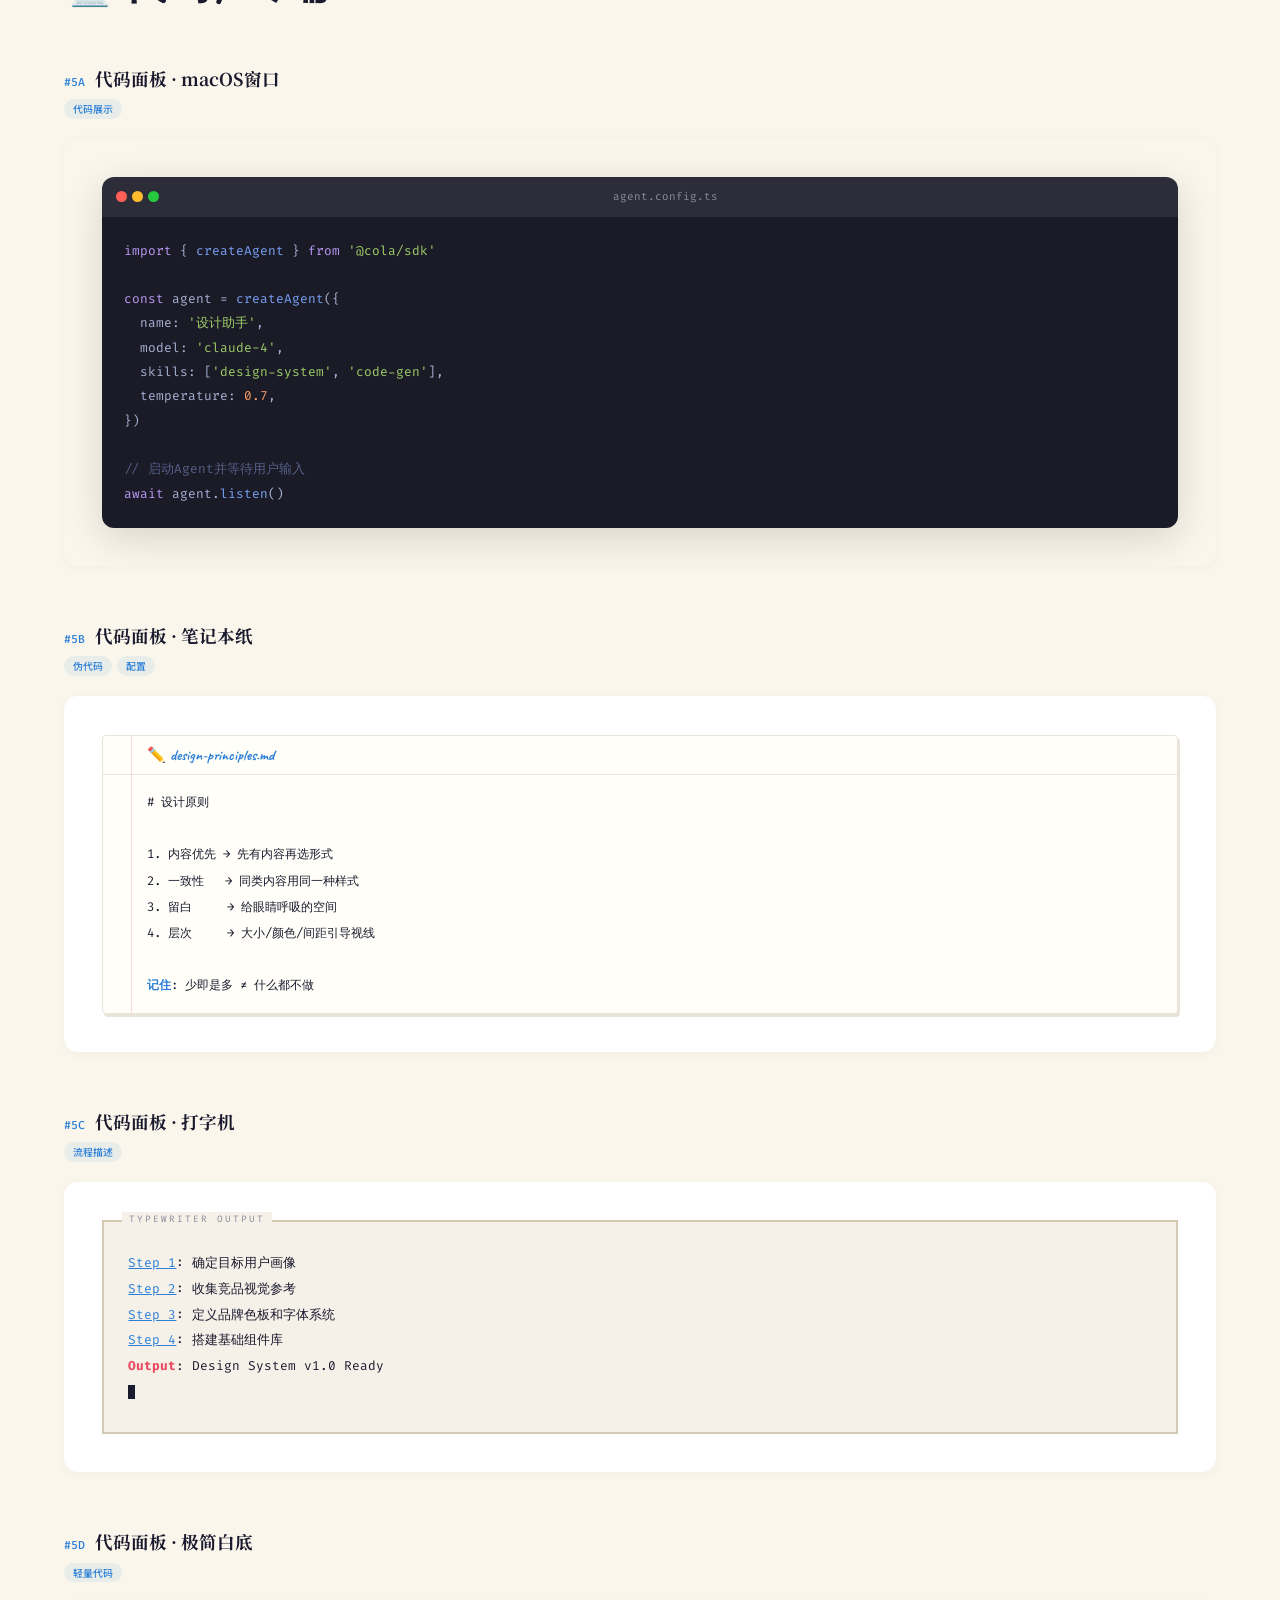
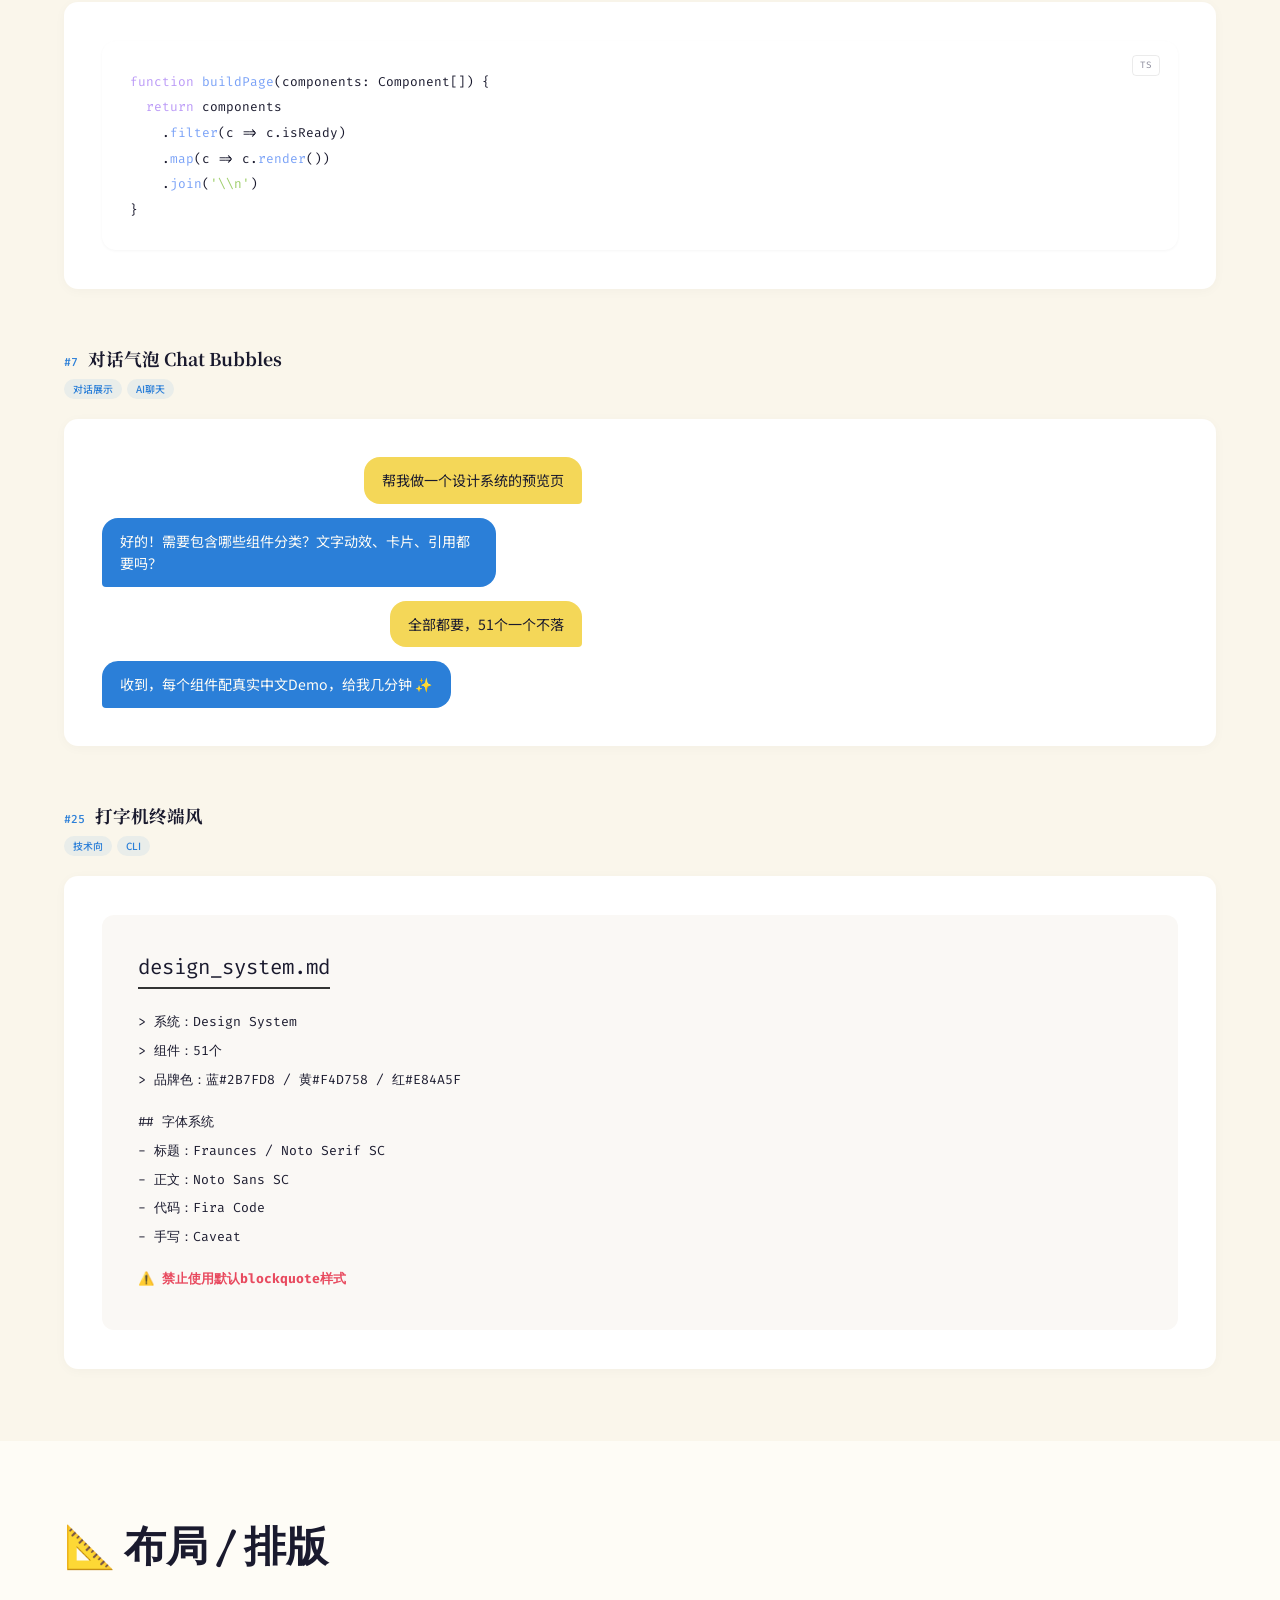
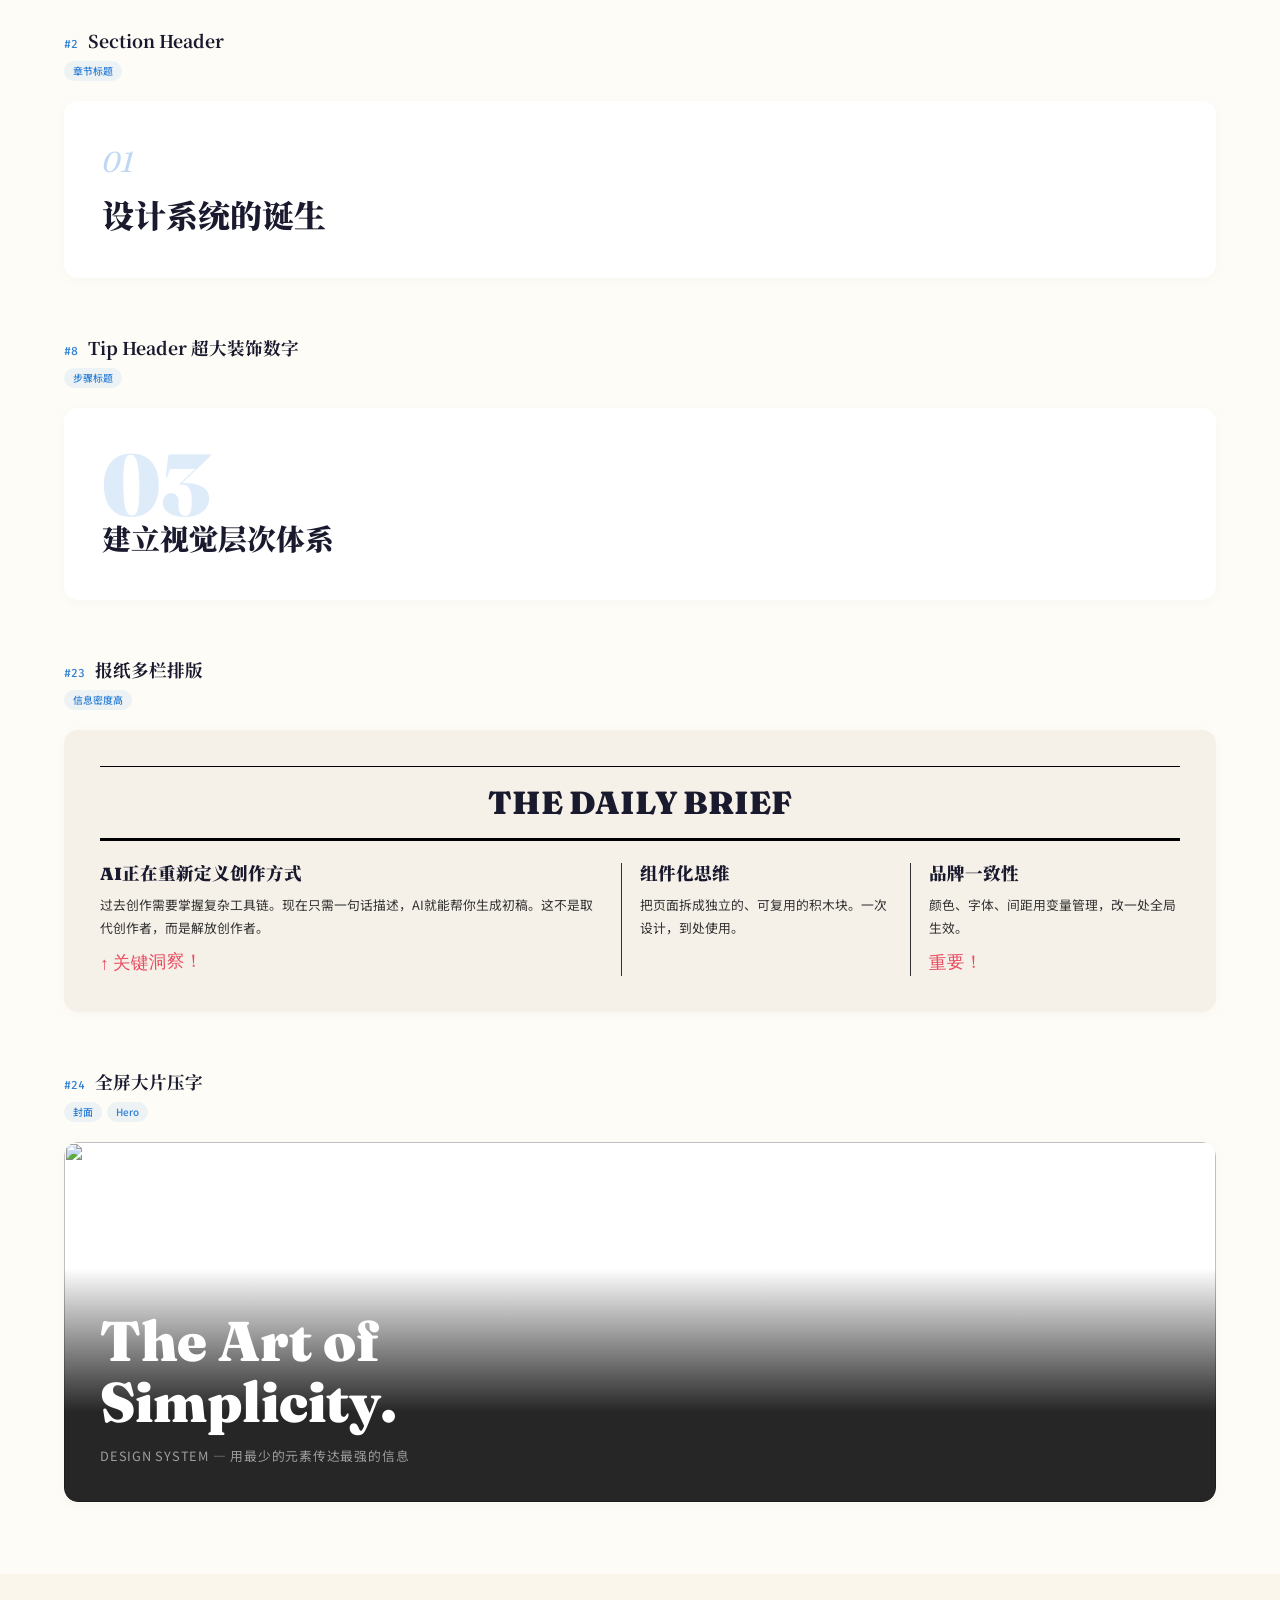
==== commit 2e166dad: "Initial commit" ====
--- a/components-preview.html
+++ b/components-preview.html
@@ -3,87 +3,10 @@
 <head>
 <meta charset="UTF-8">
 <meta name="viewport" content="width=device-width, initial-scale=1.0">
-<title>MyDesign System · 52组件预览</title>
-<link href="https://fonts.googleapis.com/css2?family=Fraunces:ital,opsz,wght@0,9..144,300..900;1,9..144,300..900&family=Caveat:wght@400..700&family=Noto+Serif+SC:wght@300..900&family=Noto+Sans+SC:wght@300..900&family=Fira+Code:wght@400..600&family=Bangers&display=swap" rel="stylesheet">
+<title>Design System · 51组件预览</title>
+<link href="https://fonts.googleapis.com/css2?family=Fraunces:ital,opsz,wght@0,9..144,300;0,9..144,700;0,9..144,900;1,9..144,400;1,9..144,700&family=Noto+Sans+SC:wght@300;400;500;700;900&family=Noto+Serif+SC:wght@400;700;900&family=Caveat:wght@400;700&family=Fira+Code:wght@400;500&family=Bangers&display=swap" rel="stylesheet">
 <style>
-/* tokens:start — generated by scripts/build_tokens.py, do not edit */
-    :root {
-      /* ==== v2.2.0 品牌色（语义命名） ==== */
-      --brand: #A63D6F;  /* 莓果玫红 · 主色 60% */
-      --brand-deep: #88325B;  /* 莓果深调 · 主色加深 */
-      --brand-soft: #F4E1EA;  /* 莓果浅晕 · 浅色块 */
-      --accent: #B59AD4;  /* 藤萝紫 · 强调色 30% */
-      --accent-ink: #885CBA;  /* 藤萝深调 · 强调色文字安全变体 */
-      --accent-deep: #6F46A0;  /* 藤萝浓调 · 强调色 chip 文字 */
-      --accent-soft: #EAE2F3;  /* 藤萝浅晕 · 浅色块 */
-      --pop: #E84A5F;  /* 点缀红 · 点缀色 10% */
-      --pop-ink: #DD1C36;  /* 点缀深红 · 点缀色文字安全变体 */
-      --pop-deep: #B00F25;  /* 点缀浓红 · 点缀色 chip 文字 */
-      --cream: #fefcf6;  /* 暖底主色 · 背景 */
-      --cream-dark: #faf6eb;  /* 深奶底 · 背景 */
-      --card-bg: #FFFDF8;  /* 卡片底 · 背景 */
-      --ink: #1A1A2E;  /* 墨色 · 正文 */
-      --ink-light: #4A4A5A;  /* 次要墨 · 次要文字 */
-      --ink-faint: #6F6F81;  /* 浅墨 · 辅助文字 */
-      --dark-panel: #201826;  /* 梅黑面板 · 深色面板 */
-      --term-bg: #151821;  /* 终端底 · 具名例外 */
-      --term-green: #4ADE80;  /* 终端绿 · 具名例外 */
-      --panel-green: #2D6A4F;  /* 功能绿 · 功能色 */
-      --paper: #F5F0E8;  /* 纸感底 · 肌理 */
-      --paper-line: #D4C9B5;  /* 纸感线 · 肌理 */
-      --hairline: #E8E4D9;  /* 细分隔线 · 边框 */
-      /* ==== 半透明 ==== */
-      --border: rgba(26, 26, 46, 0.10);
-      --border-strong: rgba(26, 26, 46, 0.18);
-      --shadow: rgba(26, 26, 46, 0.08);
-      --brand-wash: rgba(166, 61, 111, 0.08);
-      --accent-wash: rgba(181, 154, 212, 0.25);
-      --pop-wash: rgba(232, 74, 95, 0.12);
-      --green-wash: rgba(45, 106, 79, 0.12);
-      /* ==== 代码/终端面板 · 具名例外（其他场景禁用冷调） ==== */
-      --code-bg: #1A1B26;  /* 深色代码面板底 */
-      --code-tb: #2D2D3A;  /* macOS 窗口标题栏底 */
-      --code-fg: #A9B1D6;  /* 正文 */
-      --code-kw: #BB9AF7;  /* 关键字 */
-      --code-fn: #7AA2F7;  /* 函数名 */
-      --code-str: #9ECE6A;  /* 字符串 */
-      --code-num: #FF9E64;  /* 数字/字面量 */
-      --code-cmt: #8A94BE;  /* 注释 */
-      --code-file: #A3A9BD;  /* 标题栏文件名 */
-      --code-lt-fg: var(--ink-light);  /* 浅底代码面板 · 正文 */
-      --code-lt-kw: var(--accent-ink);  /* 浅底代码面板 · 关键字 */
-      --code-lt-fn: var(--brand);  /* 浅底代码面板 · 函数名 */
-      --code-lt-str: var(--panel-green);  /* 浅底代码面板 · 字符串 */
-      --code-lt-num: var(--pop-ink);  /* 浅底代码面板 · 数字/字面量 */
-      --code-lt-cmt: var(--ink-faint);  /* 浅底代码面板 · 注释 */
-      /* ==== 字体栈 ==== */
-      --font-serif: 'Huiwen Mincho', 'Noto Serif SC', 'Songti SC', 'STSong', serif;
-      --font-sans: 'Noto Sans SC', 'PingFang SC', 'Hiragino Sans GB', 'Microsoft YaHei', system-ui, sans-serif;
-      --font-display: 'Fraunces', 'Noto Serif SC', serif;
-      --font-script: 'Caveat', 'Noto Serif SC', cursive;
-      --font-mono: 'Fira Code', 'SFMono-Regular', Consolas, monospace;
-      /* ==== fluid 字号 ==== */
-      --fs-hero: clamp(2.8rem, 7vw, 5.5rem);
-      --fs-section-title: clamp(1.6rem, 4vw, 2.6rem);
-      --fs-card-title: clamp(1.15rem, 2vw, 1.4rem);
-      --fs-body: clamp(0.98rem, 1.6vw, 1rem);
-      --fs-small: clamp(0.78rem, 1.2vw, 0.85rem);
-      --fs-deco-number: clamp(3rem, 8vw, 7rem);
-      /* ==== 间距 ==== */
-      --sp-section: clamp(80px, 12vh, 160px);
-      --sp-block: clamp(40px, 6vw, 100px);
-      --sp-card-pad: clamp(28px, 3vw, 44px);
-      --sp-gap: clamp(24px, 3vw, 48px);
-      --sp-max-width: 1300px;
-      /* ==== 旧变量名兼容层（新代码请勿使用） ==== */
-      --blue: var(--brand);
-      --blue-deep: var(--brand-deep);
-      --yellow: var(--accent);
-      --yellow-soft: var(--accent-soft);
-      --red: var(--pop);
-      --accent-light: var(--accent);
-    }
-/* tokens:end */
+:root{--blue:#2B7FD8;--yellow:#F4D758;--red:#E84A5F;--ink:#1A1A2E;--ink-light:#4A4A5A;--ink-faint:#8A8A9A;--cream:#fefcf6;--cream-dark:#faf6eb}
 *,*::before,*::after{margin:0;padding:0;box-sizing:border-box}
 html{scroll-behavior:smooth}
 body{font-family:'Noto Sans SC',-apple-system,sans-serif;background:var(--cream);color:var(--ink);line-height:1.6;-webkit-font-smoothing:antialiased}
@@ -92,67 +15,67 @@
 .site-nav::-webkit-scrollbar{display:none}
 .nav-brand{font-family:'Fraunces',serif;font-weight:900;font-size:.88rem;white-space:nowrap;flex-shrink:0}
 .nav-tabs{display:flex;gap:4px;flex-shrink:0}
-.nav-tab{padding:6px 12px;border-radius:20px;font-size:.7rem;font-weight:500;white-space:nowrap;cursor:pointer;background:transparent;border:none;color:var(--cream);transition:all .2s}
-.nav-tab:hover{background:rgba(166,61,111,.06)}
-.nav-tab.active{background:var(--brand);color:#fff}
+.nav-tab{padding:6px 12px;border-radius:20px;font-size:.7rem;font-weight:500;white-space:nowrap;cursor:pointer;background:transparent;border:none;color:var(--ink-light);transition:all .2s}
+.nav-tab:hover{background:rgba(43,127,216,.06)}
+.nav-tab.active{background:var(--blue);color:#fff}
 .sec{padding:clamp(60px,8vh,100px) clamp(24px,5vw,80px)}
 .sec-alt{background:var(--cream-dark)}
 .sec-heading{font-family:'Fraunces',serif;font-size:clamp(1.8rem,4vw,2.6rem);font-weight:900;margin-bottom:48px}
 .cb{margin-bottom:56px}.cb:last-child{margin-bottom:0}
 .cb-h{display:flex;align-items:baseline;gap:10px;margin-bottom:6px;flex-wrap:wrap}
-.cb-id{font-family:'Fira Code',monospace;font-size:.72rem;color:var(--brand);font-weight:500}
+.cb-id{font-family:'Fira Code',monospace;font-size:.72rem;color:var(--blue);font-weight:500}
 .cb-name{font-family:'Noto Serif SC',serif;font-size:1.1rem;font-weight:700}
 .pills{display:flex;gap:5px;flex-wrap:wrap;margin-bottom:20px}
-.pill{padding:2px 9px;border-radius:12px;font-size:.62rem;background:rgba(166,61,111,.08);color:var(--brand);font-weight:500}
+.pill{padding:2px 9px;border-radius:12px;font-size:.62rem;background:rgba(43,127,216,.08);color:var(--blue);font-weight:500}
 .demo{padding:clamp(24px,3vw,44px);border-radius:14px;background:#fff;box-shadow:0 2px 12px rgba(0,0,0,.03);overflow:hidden}
 .sparkles-wrap{position:relative;display:inline-block;padding:12px 24px}
-.sparkles-text{font-family:'Noto Serif SC',serif;font-weight:900;font-size:clamp(3rem,8vw,5rem);color:var(--brand);position:relative;z-index:1}
+.sparkles-text{font-family:'Noto Serif SC',serif;font-weight:900;font-size:clamp(3rem,8vw,5rem);color:var(--blue);position:relative;z-index:1}
 .sparkle{position:absolute;pointer-events:none;z-index:2;animation:sparkle-anim .8s ease-in-out infinite}
 @keyframes sparkle-anim{0%,100%{opacity:0;transform:scale(0) rotate(75deg)}50%{opacity:1;transform:scale(1) rotate(120deg)}}
 .morph-container{position:relative;width:100%;height:100px;text-align:center;filter:url(#threshold) blur(.6px)}
 .morph-text{font-family:'Noto Serif SC',serif;font-weight:900;font-size:clamp(2.5rem,7vw,4.5rem);position:absolute;inset:0;display:flex;align-items:center;justify-content:center;color:var(--ink)}
 .cool-btn{position:relative;cursor:pointer;font-family:'Noto Sans SC',sans-serif;font-size:.95rem;font-weight:600;padding:14px 28px;border-radius:12px;border:none;transition:all .2s}
-.cool-btn-blue{background:var(--brand);color:#fff}.cool-btn-blue:hover{transform:translateY(-2px)}
-.cool-btn-yellow{background:var(--accent);color:var(--ink)}.cool-btn-yellow:hover{transform:translateY(-2px)}
+.cool-btn-blue{background:var(--blue);color:#fff}.cool-btn-blue:hover{transform:translateY(-2px)}
+.cool-btn-yellow{background:var(--yellow);color:var(--ink)}.cool-btn-yellow:hover{transform:translateY(-2px)}
 .cool-btn-outline{background:transparent;color:var(--ink);border:2px solid var(--ink)}.cool-btn-outline:hover{background:var(--ink);color:var(--cream);transform:translateY(-2px)}
-.cool-btn-pill{background:var(--cream-dark);color:var(--brand);border:1.5px solid var(--brand);border-radius:999px;padding:12px 24px}.cool-btn-pill:hover{background:var(--brand);color:#fff;transform:translateY(-2px)}
+.cool-btn-pill{background:var(--cream-dark);color:var(--blue);border:1.5px solid var(--blue);border-radius:999px;padding:12px 24px}.cool-btn-pill:hover{background:var(--blue);color:#fff;transform:translateY(-2px)}
 #_coolMode_effect{overflow:hidden;position:fixed;inset:0;pointer-events:none;z-index:2147483647}
 .typing-container{font-family:'Noto Serif SC',serif;font-size:clamp(1.5rem,4vw,2.2rem);font-weight:700;min-height:2.8rem}
-.typing-cursor{display:inline-block;width:3px;height:1.1em;background:var(--brand);margin-left:2px;vertical-align:text-bottom;animation:blink 1s steps(1) infinite}
+.typing-cursor{display:inline-block;width:3px;height:1.1em;background:var(--blue);margin-left:2px;vertical-align:text-bottom;animation:blink 1s steps(1) infinite}
 @keyframes blink{0%,100%{opacity:1}50%{opacity:0}}
 .kinetic-text{display:flex;flex-wrap:wrap;font-weight:300;font-family:'Noto Serif SC',serif;font-size:clamp(2rem,5vw,3rem)}
 .kinetic-text span{display:inline-block;transition:font-weight .4s,color .4s,padding .4s;cursor:default}
-.kinetic-text span:hover{font-weight:900;padding-inline:.06em;color:var(--brand)}
-.comic-text{font-family:'Bangers',Impact,sans-serif;font-size:clamp(3rem,8vw,5rem);-webkit-text-stroke:2px var(--ink);transform:skewX(-8deg);filter:drop-shadow(4px 4px 0 var(--ink)) drop-shadow(2px 2px 0 var(--pop));background-color:var(--accent);background-image:radial-gradient(circle at 1px 1px,var(--pop) 1px,transparent 0);background-size:7px 7px;-webkit-background-clip:text;-webkit-text-fill-color:transparent;background-clip:text;animation:comic-pop .6s cubic-bezier(.175,.885,.32,1.275) forwards;opacity:0}
+.kinetic-text span:hover{font-weight:900;padding-inline:.06em;color:var(--blue)}
+.comic-text{font-family:'Bangers',Impact,sans-serif;font-size:clamp(3rem,8vw,5rem);-webkit-text-stroke:2px #000;transform:skewX(-8deg);filter:drop-shadow(4px 4px 0 #000) drop-shadow(2px 2px 0 var(--red));background-color:var(--yellow);background-image:radial-gradient(circle at 1px 1px,var(--red) 1px,transparent 0);background-size:7px 7px;-webkit-background-clip:text;-webkit-text-fill-color:transparent;background-clip:text;animation:comic-pop .6s cubic-bezier(.175,.885,.32,1.275) forwards;opacity:0}
 @keyframes comic-pop{from{opacity:0;transform:skewX(-8deg) scale(.8) rotate(-2deg)}to{opacity:1;transform:skewX(-8deg) scale(1) rotate(0)}}
 .spinning-wrap{position:relative;width:180px;height:180px;margin:0 auto}
 .spinning-container{position:relative;width:180px;height:180px;animation:spin 12s linear infinite}
-.spinning-container span{position:absolute;top:50%;left:50%;font-size:.78rem;font-weight:700;color:var(--brand)}
+.spinning-container span{position:absolute;top:50%;left:50%;font-size:.78rem;font-weight:700;color:var(--blue)}
 @keyframes spin{to{transform:rotate(360deg)}}
-.spinning-center{position:absolute;top:50%;left:50%;transform:translate(-50%,-50%);width:54px;height:54px;border-radius:50%;background:var(--accent);display:flex;align-items:center;justify-content:center;font-size:1.3rem;font-weight:900;box-shadow:0 2px 12px rgba(0,0,0,.08)}
+.spinning-center{position:absolute;top:50%;left:50%;transform:translate(-50%,-50%);width:54px;height:54px;border-radius:50%;background:var(--yellow);display:flex;align-items:center;justify-content:center;font-size:1.3rem;font-weight:900;box-shadow:0 2px 12px rgba(0,0,0,.08)}
 .g3{display:grid;grid-template-columns:repeat(3,1fr);gap:20px}
 .g2{display:grid;grid-template-columns:repeat(2,1fr);gap:20px}
 .magazine-card{padding:28px 22px;background:#fff;border-radius:14px;box-shadow:0 4px 20px rgba(0,0,0,.05)}
 .magazine-card h3{font-family:'Fraunces','Noto Serif SC',serif;font-size:1.7rem;font-weight:900;line-height:1.15;min-height:50px}
 .magazine-card .desc{font-size:.78rem;color:var(--ink-light);margin-top:14px}
-.magazine-card .aux{font-size:.68rem;color:var(--brand);margin-top:6px;font-weight:500}
+.magazine-card .aux{font-size:.68rem;color:var(--blue);margin-top:6px;font-weight:500}
 .num-card{position:relative;padding:26px 22px;background:#fff;border-radius:12px;overflow:hidden;box-shadow:0 1px 4px rgba(0,0,0,.04)}
-.num-card .big{position:absolute;top:-10px;right:8px;font-family:'Fraunces',serif;font-size:clamp(2.6rem,6.5vw,5rem);font-weight:900;line-height:1;pointer-events:none}
+.num-card .big{position:absolute;top:-10px;right:8px;font-family:'Fraunces',serif;font-size:5rem;font-weight:900;line-height:1;pointer-events:none}
 .num-card h3{font-family:'Noto Serif SC',serif;font-size:1rem;font-weight:700;margin-bottom:6px;position:relative}
 .num-card p{font-size:.82rem;color:var(--ink-light);position:relative;line-height:1.7}
 .tag-card{background:#fff;border-radius:12px;padding:18px;box-shadow:0 1px 4px rgba(0,0,0,.04)}
 .tag-card .tp{display:inline-block;padding:3px 10px;border-radius:20px;font-size:.68rem;font-weight:500;margin-bottom:12px}
-.tp-b{background:var(--brand-wash);color:var(--brand)}
-.tp-y{background:var(--accent-wash);color:var(--accent-deep)}
-.tp-r{background:var(--pop-wash);color:var(--pop-deep)}
+.tp-b{background:rgba(43,127,216,.1);color:var(--blue)}
+.tp-y{background:rgba(244,215,88,.25);color:#9a8100}
+.tp-r{background:rgba(232,74,95,.1);color:var(--red)}
 .tag-card h3{font-family:'Noto Serif SC',serif;font-size:1rem;font-weight:700;margin-bottom:6px}
 .tag-card p{font-size:.82rem;color:var(--ink-light)}
 .icon-card{display:flex;align-items:stretch;background:#fff;border-radius:12px;overflow:hidden;box-shadow:0 1px 4px rgba(0,0,0,.04);min-height:120px}
-.icon-card .ia{flex:0 0 28%;display:flex;align-items:center;justify-content:center;font-size:clamp(1.7rem,3.6vw,2.5rem)}
+.icon-card .ia{flex:0 0 28%;display:flex;align-items:center;justify-content:center;font-size:2.5rem}
 .icon-card .ic{flex:1;padding:16px;display:flex;flex-direction:column;justify-content:center}
 .icon-card h3{font-family:'Noto Serif SC',serif;font-size:.92rem;font-weight:700;margin-bottom:4px}
 .icon-card p{font-size:.78rem;color:var(--ink-light)}
-.chair-num .bn{position:absolute;top:-15px;right:-5px;font-family:'Fraunces',serif;font-size:clamp(2.8rem,7vw,5.5rem);font-weight:900;line-height:1;pointer-events:none}
+.chair-num .bn{position:absolute;top:-15px;right:-5px;font-family:'Fraunces',serif;font-size:5.5rem;font-weight:900;line-height:1;pointer-events:none}
 .chair-num{position:relative;background:white;border-radius:18px;padding:36px 22px 26px;box-shadow:0 4px 20px rgba(0,0,0,.05);overflow:hidden}
 .chair-num h3{font-family:'Noto Serif SC',serif;font-size:1.05rem;font-weight:700;margin-bottom:8px;position:relative}
 .chair-num p{font-size:.82rem;color:var(--ink-light);line-height:1.7;position:relative}
@@ -160,7 +83,7 @@
 .chair-mag .sn{font-family:'Fraunces',serif;font-size:.72rem;font-style:italic;color:var(--ink-faint);margin-bottom:10px}
 .chair-mag h3{font-family:'Fraunces',serif;font-size:1.3rem;font-weight:900;line-height:1.2;margin-bottom:10px}
 .chair-mag p{font-size:.82rem;color:var(--ink-light);line-height:1.8}
-.chair-mag .tg{display:inline-block;margin-top:14px;font-family:'Fira Code',monospace;font-size:.62rem;color:var(--brand);text-transform:uppercase;letter-spacing:1px}
+.chair-mag .tg{display:inline-block;margin-top:14px;font-family:'Fira Code',monospace;font-size:.62rem;color:var(--blue);text-transform:uppercase;letter-spacing:1px}
 .chair-dash{border:2px dashed;border-radius:14px;padding:26px 20px;position:relative;background:white}
 .chair-dash .lb{position:absolute;top:-10px;left:14px;font-family:'Caveat',cursive;font-size:.92rem;font-weight:700;background:var(--cream);padding:0 7px}
 .chair-dash h3{font-family:'Noto Serif SC',serif;font-size:1rem;font-weight:700;margin-bottom:6px;margin-top:4px}
@@ -175,48 +98,48 @@
 .chair-typo .mt{display:block;margin-top:14px;font-family:'Fira Code',monospace;font-size:.62rem;color:var(--ink-faint);text-transform:uppercase;letter-spacing:1px}
 .book-card{background:#fff;border-radius:14px;padding:24px 22px;box-shadow:0 6px 32px rgba(0,0,0,.1);max-width:360px;transition:transform .2s}
 .book-card:hover{transform:translateY(-3px)}
-.book-card .bdg{display:inline-block;padding:3px 9px;border-radius:10px;font-size:.68rem;background:rgba(166,61,111,.1);color:var(--brand);margin-bottom:.6rem}
+.book-card .bdg{display:inline-block;padding:3px 9px;border-radius:10px;font-size:.68rem;background:rgba(43,127,216,.1);color:var(--blue);margin-bottom:.6rem}
 .book-card h3{font-family:'Noto Serif SC',serif;font-size:1.1rem;font-weight:700;margin-bottom:3px}
 .book-card .au{font-size:.78rem;color:var(--ink-faint);margin-bottom:10px}
-.book-card .vd{border-bottom:3px solid var(--brand);padding-bottom:8px;font-size:.82rem;color:var(--ink-light);margin:.6rem 0;line-height:1.7}
+.book-card .vd{border-bottom:3px solid var(--blue);padding-bottom:8px;font-size:.82rem;color:var(--ink-light);margin:.6rem 0;line-height:1.7}
 .book-card .tgs{display:flex;gap:5px;margin-top:10px}
 .book-card .tgs span{padding:2px 7px;border-radius:6px;font-size:.68rem;background:var(--cream-dark)}
-.ticket{background:var(--cream-dark);border:2px dashed var(--paper-line);border-radius:4px;display:flex;position:relative;overflow:hidden}
-.ticket::before{content:'';position:absolute;top:0;bottom:0;right:28%;width:2px;background:repeating-linear-gradient(to bottom,transparent 0,transparent 4px,var(--paper-line) 4px,var(--paper-line) 12px)}
+.ticket{background:#faf6eb;border:2px dashed #c4b89a;border-radius:4px;display:flex;position:relative;overflow:hidden}
+.ticket::before{content:'';position:absolute;top:0;bottom:0;right:28%;width:2px;background:repeating-linear-gradient(to bottom,transparent 0,transparent 4px,#c4b89a 4px,#c4b89a 12px)}
 .ticket .ms{flex:1;padding:22px;display:flex;flex-direction:column;gap:10px}
-.ticket .st{width:28%;padding:16px;background:var(--cream);display:flex;flex-direction:column;justify-content:center;align-items:center;gap:6px;text-align:center}
+.ticket .st{width:28%;padding:16px;background:#f5f0e3;display:flex;flex-direction:column;justify-content:center;align-items:center;gap:6px;text-align:center}
 .ticket .al{display:flex;align-items:center;gap:7px;font-family:'Fira Code',monospace;font-size:.7rem;text-transform:uppercase;letter-spacing:.1em;color:var(--ink-light)}
-.ticket .al .fb{background:var(--brand);color:#fff;padding:2px 7px;font-size:.62rem;font-weight:600}
+.ticket .al .fb{background:var(--blue);color:#fff;padding:2px 7px;font-size:.62rem;font-weight:600}
 .ticket .rt{display:flex;align-items:center;gap:14px}
 .ticket .cc{font-family:'Fira Code',monospace;font-size:1.8rem;font-weight:600}
-.ticket .cn{font-size:.68rem;color:var(--ink-light)}
-.ticket .rm{flex:1;text-align:center;font-family:'Fira Code',monospace;font-size:.62rem;color:var(--ink-light)}
+.ticket .cn{font-size:.68rem;color:#888}
+.ticket .rm{flex:1;text-align:center;font-family:'Fira Code',monospace;font-size:.62rem;color:#888}
 .ticket .mr{display:flex;gap:18px;flex-wrap:wrap}
-.ticket .mi label{display:block;font-family:'Fira Code',monospace;font-size:.58rem;text-transform:uppercase;color:var(--ink-light);letter-spacing:.1em}
+.ticket .mi label{display:block;font-family:'Fira Code',monospace;font-size:.58rem;text-transform:uppercase;color:#888;letter-spacing:.1em}
 .ticket .mi span{font-family:'Fira Code',monospace;font-size:.75rem;color:var(--ink)}
-.ticket .st .sl{font-family:'Fira Code',monospace;font-size:.58rem;color:var(--ink-light);text-transform:uppercase}
+.ticket .st .sl{font-family:'Fira Code',monospace;font-size:.58rem;color:#888;text-transform:uppercase}
 .ticket .st .sd{font-family:'Fira Code',monospace;font-size:.82rem;font-weight:600}
-.ticket .st .ss{font-family:'Fira Code',monospace;font-size:1.3rem;font-weight:600;color:var(--pop-ink)}
+.ticket .st .ss{font-family:'Fira Code',monospace;font-size:1.3rem;font-weight:600;color:var(--red)}
 .hotel{border-top:4px solid var(--ink);padding:28px 0}
 .hotel .hz{font-family:'Noto Serif SC',serif;font-weight:900;font-size:1.7rem;margin-bottom:3px}
 .hotel .he{font-family:'Fraunces',serif;font-style:italic;font-size:.8rem;color:var(--ink-light);margin-bottom:20px}
 .hotel .dr{display:flex;flex-wrap:wrap}
-.hotel .di{padding:8px 0;border-top:1px solid #E8E4D9;flex:1 1 auto;min-width:110px}
-.hotel .di:not(:last-child){padding-right:16px;margin-right:16px;border-right:1px solid #E8E4D9}
+.hotel .di{padding:8px 0;border-top:1px solid #e0ddd4;flex:1 1 auto;min-width:110px}
+.hotel .di:not(:last-child){padding-right:16px;margin-right:16px;border-right:1px solid #e0ddd4}
 .hotel .dl{font-size:.62rem;text-transform:uppercase;letter-spacing:.1em;color:var(--ink-faint);margin-bottom:2px}
 .hotel .dv{font-size:.85rem;font-weight:500}
-.hotel .nt{margin-top:14px;font-size:.72rem;color:var(--ink-faint);padding-top:10px;border-top:1px solid #E8E4D9}
+.hotel .nt{margin-top:14px;font-size:.72rem;color:var(--ink-faint);padding-top:10px;border-top:1px solid #e0ddd4}
 .reveal-card{position:relative;max-width:480px;text-align:center;padding:44px 36px;background:#fff;border-radius:18px;box-shadow:0 4px 18px rgba(0,0,0,.05);overflow:hidden;margin:0 auto}
 .reveal-card .rt{font-family:'Noto Serif SC',serif;font-size:clamp(2rem,5vw,2.8rem);font-weight:900;line-height:1.5;position:relative;z-index:2}
 .reveal-card .rs{font-size:.78rem;color:var(--ink-faint);margin-top:.4rem;letter-spacing:.1em;position:relative;z-index:2}
-.reveal-card .ro{position:absolute;inset:0;background:var(--brand);color:#fff;display:flex;flex-direction:column;justify-content:center;align-items:center;padding:36px;opacity:0;transition:opacity .4s;z-index:3;border-radius:18px}
+.reveal-card .ro{position:absolute;inset:0;background:var(--blue);color:#fff;display:flex;flex-direction:column;justify-content:center;align-items:center;padding:36px;opacity:0;transition:opacity .4s;z-index:3;border-radius:18px}
 .reveal-card:hover .ro{opacity:1}
 .reveal-card .ro p{font-size:.88rem;line-height:2;text-align:center}
 .numgrid{display:grid;grid-template-columns:repeat(2,1fr);gap:14px;max-width:560px}
 .numgrid-card{background:#fff;border-radius:12px;padding:22px 18px;position:relative;overflow:hidden;transition:transform .2s}
 .numgrid-card:hover{transform:translateY(-2px)}
-.numgrid-card::before{content:attr(data-num);position:absolute;top:-8px;right:10px;font-family:'Caveat',cursive;font-size:clamp(1.9rem,4vw,2.8rem);color:var(--brand);opacity:.15}
-.numgrid-card h4{font-size:.82rem;font-weight:700;margin-bottom:4px;color:var(--brand)}
+.numgrid-card::before{content:attr(data-num);position:absolute;top:-8px;right:10px;font-family:'Caveat',cursive;font-size:2.8rem;color:var(--blue);opacity:.15}
+.numgrid-card h4{font-size:.82rem;font-weight:700;margin-bottom:4px;color:var(--blue)}
 .numgrid-card p{font-size:.75rem;color:var(--ink-light);line-height:1.8}
 .numgrid-card.full{grid-column:1/-1}
 .flip-grid{display:grid;grid-template-columns:repeat(4,1fr);gap:12px;perspective:1200px}
@@ -227,93 +150,91 @@
 .fch .fb{transform:rotateY(180deg);background:#1A1A2E;padding:16px;display:flex;flex-direction:column;justify-content:center;color:#fff}
 .fch .ff img{width:100%;height:100%;object-fit:cover}
 .fch .ff .lbl{position:absolute;bottom:0;left:0;right:0;padding:8px 10px;background:linear-gradient(to top,rgba(0,0,0,.7),transparent);color:#fff;font-size:.7rem;font-weight:600}
-.key-note{position:relative;padding:22px 26px;background:white;border-radius:10px;border:1.5px dashed rgba(166,61,111,.3)}
-.key-note .kt{position:absolute;top:-10px;left:18px;font-family:'Caveat',cursive;font-size:1rem;color:var(--brand);background:var(--cream);padding:0 7px;font-weight:700}
+.key-note{position:relative;padding:22px 26px;background:white;border-radius:10px;border:1.5px dashed rgba(43,127,216,.3)}
+.key-note .kt{position:absolute;top:-10px;left:18px;font-family:'Caveat',cursive;font-size:1rem;color:var(--blue);background:var(--cream);padding:0 7px;font-weight:700}
 .key-note p{font-size:.9rem;line-height:1.85;color:var(--ink-light)}
-.pullquote{padding:32px 36px;background:var(--cream);border-radius:14px;border:2px solid var(--accent);position:relative;max-width:560px}
-.pullquote::before{content:'\201C';font-family:'Fraunces',serif;font-size:clamp(2.4rem,6vw,4.5rem);color:var(--accent-ink);position:absolute;top:-8px;left:18px;opacity:.5;line-height:1}
+.pullquote{padding:32px 36px;background:var(--cream);border-radius:14px;border:2px solid var(--yellow);position:relative;max-width:560px}
+.pullquote::before{content:'\201C';font-family:'Fraunces',serif;font-size:4.5rem;color:var(--yellow);position:absolute;top:-8px;left:18px;opacity:.5;line-height:1}
 .pullquote p{font-family:'Noto Serif SC',serif;font-size:clamp(1rem,2vw,1.3rem);font-weight:700;line-height:1.8}
-.hl-yellow{background:linear-gradient(180deg,transparent 60%,rgba(181,154,212,.4) 60%);padding:0 3px;border-radius:2px}
-.hl-wave{text-decoration:underline wavy var(--brand);text-underline-offset:4px}
-.hl-circle{border:2.5px solid var(--pop);border-radius:50% 45% 55% 40%/50% 45% 55% 40%;padding:2px 7px;display:inline-block;animation:wiggle 3s ease-in-out infinite}
+.hl-yellow{background:linear-gradient(180deg,transparent 60%,rgba(244,215,88,.4) 60%);padding:0 3px;border-radius:2px}
+.hl-wave{text-decoration:underline wavy var(--blue);text-underline-offset:4px}
+.hl-circle{border:2.5px solid var(--red);border-radius:50% 45% 55% 40%/50% 45% 55% 40%;padding:2px 7px;display:inline-block;animation:wiggle 3s ease-in-out infinite}
 @keyframes wiggle{0%,100%{transform:rotate(-1deg)}50%{transform:rotate(1deg)}}
-.hl-box{border:2.5px solid var(--brand);border-radius:4px;padding:2px 5px;display:inline-block}
+.hl-box{border:2.5px solid var(--blue);border-radius:4px;padding:2px 5px;display:inline-block}
 .code-mac{border-radius:12px;overflow:hidden;box-shadow:0 10px 40px rgba(0,0,0,.14)}
-.code-mac .tb{background:var(--code-tb);padding:11px 14px;display:flex;align-items:center;gap:7px}
+.code-mac .tb{background:#2d2d3a;padding:11px 14px;display:flex;align-items:center;gap:7px}
 .code-mac .dots{display:flex;gap:5px}
 .code-mac .dots i{width:11px;height:11px;border-radius:50%;display:block}
 .code-mac .dots i:nth-child(1){background:#ff5f56}
 .code-mac .dots i:nth-child(2){background:#ffbd2e}
 .code-mac .dots i:nth-child(3){background:#27c93f}
-.code-mac .fn{flex:1;text-align:center;font-family:'Fira Code',monospace;font-size:.68rem;color:var(--code-file)}
-.code-mac .bd{background:var(--code-bg);padding:22px}
-.code-mac pre{font-family:'Fira Code',monospace;font-size:.8rem;line-height:1.9;color:var(--code-fg);margin:0;white-space:pre-wrap}
-.kw{color:var(--code-kw)}.fnc{color:var(--code-fn)}.str{color:var(--code-str)}.cmt{color:var(--code-cmt)}.nm{color:var(--code-num)}
+.code-mac .fn{flex:1;text-align:center;font-family:'Fira Code',monospace;font-size:.68rem;color:#8A8A9A}
+.code-mac .bd{background:#1a1b26;padding:22px}
+.code-mac pre{font-family:'Fira Code',monospace;font-size:.8rem;line-height:1.9;color:#a9b1d6;margin:0;white-space:pre-wrap}
+.kw{color:#bb9af7}.fnc{color:#7aa2f7}.str{color:#9ece6a}.cmt{color:#565f89}.nm{color:#ff9e64}
 .code-nb{background:#fffef8;border:1px solid #e8e4d9;border-radius:4px;position:relative;box-shadow:2px 3px 0 #e8e4d9}
 .code-nb .hl{position:absolute;left:28px;top:0;bottom:0;width:1px;background:rgba(232,74,95,.2)}
-.code-nb .tt{padding:7px 14px 7px 44px;border-bottom:1px solid #e8e4d9;font-family:'Caveat',cursive;font-size:.95rem;color:var(--brand);font-weight:700}
+.code-nb .tt{padding:7px 14px 7px 44px;border-bottom:1px solid #e8e4d9;font-family:'Caveat',cursive;font-size:.95rem;color:var(--blue);font-weight:700}
 .code-nb pre{font-family:'Fira Code',monospace;font-size:.78rem;line-height:2.1;margin:0;padding:14px 18px 14px 44px;white-space:pre-wrap}
-.code-tw{background:var(--paper);border:2px solid var(--paper-line);padding:28px 24px;position:relative}
-.code-tw::before{content:'TYPEWRITER OUTPUT';position:absolute;top:-10px;left:18px;font-family:'Fira Code',monospace;font-size:.58rem;letter-spacing:2px;color:var(--ink-light);background:var(--paper);padding:0 7px}
+.code-tw{background:#f5f0e8;border:2px solid #d4c9b5;padding:28px 24px;position:relative}
+.code-tw::before{content:'TYPEWRITER OUTPUT';position:absolute;top:-10px;left:18px;font-family:'Fira Code',monospace;font-size:.58rem;letter-spacing:2px;color:var(--ink-faint);background:#f5f0e8;padding:0 7px}
 .code-tw pre{font-family:'Fira Code',monospace;font-size:.8rem;line-height:2;margin:0;white-space:pre-wrap}
 .code-tw .cur{display:inline-block;width:7px;height:1.1em;background:var(--ink);vertical-align:middle;animation:blink 1s step-end infinite}
-.code-cl{background:var(--card-bg);border-radius:14px;padding:28px;box-shadow:0 1px 3px rgba(0,0,0,.04);position:relative}
+.code-cl{background:white;border-radius:14px;padding:28px;box-shadow:0 1px 3px rgba(0,0,0,.04);position:relative}
 .code-cl .tag{position:absolute;top:14px;right:18px;font-family:'Fira Code',monospace;font-size:.58rem;color:var(--ink-faint);padding:2px 7px;border:1px solid rgba(0,0,0,.08);border-radius:4px}
-.code-cl pre{font-family:'Fira Code',monospace;font-size:.8rem;line-height:2;margin:0;white-space:pre-wrap;color:var(--code-lt-fg)}
-/* 浅底代码面板改用品牌色语法高亮：深底那套冷蓝在白底既不过线也犯禁忌 */
-.code-cl .kw{color:var(--code-lt-kw)}.code-cl .fnc{color:var(--code-lt-fn)}.code-cl .str{color:var(--code-lt-str)}.code-cl .cmt{color:var(--code-lt-cmt)}.code-cl .nm{color:var(--code-lt-num)}
+.code-cl pre{font-family:'Fira Code',monospace;font-size:.8rem;line-height:2;margin:0;white-space:pre-wrap}
 .chat{display:flex;flex-direction:column;gap:14px;max-width:480px}
 .bubble{padding:12px 18px;border-radius:16px;max-width:82%;font-size:.88rem;line-height:1.6}
-.bubble.u{background:var(--accent);color:var(--ink);align-self:flex-end;border-bottom-right-radius:4px}
-.bubble.a{background:var(--brand);color:#fefcf6;align-self:flex-start;border-bottom-left-radius:4px}
+.bubble.u{background:var(--yellow);color:var(--ink);align-self:flex-end;border-bottom-right-radius:4px}
+.bubble.a{background:var(--blue);color:#fefcf6;align-self:flex-start;border-bottom-left-radius:4px}
 .tw-sec{background:#faf8f5;padding:36px;border-radius:12px}
 .tw-sec .hd{font-family:'Fira Code',monospace;font-size:1.3rem;border-bottom:2px solid #333;display:inline-block;padding-bottom:3px;margin-bottom:1.2rem}
 .tw-sec .ct{font-family:'Fira Code',monospace;font-size:.82rem;line-height:2.2;max-width:580px}
-.tw-sec .ct p{margin:0}.tw-sec .warn{color:var(--pop-ink);font-weight:700}
-.sh-demo .sn{font-family:'Fraunces',serif;font-style:italic;font-size:1.8rem;color:var(--brand);opacity:.3;display:block;margin-bottom:.2rem}
-.sh-demo .st{font-family:'Noto Serif SC',serif;font-weight:900;font-size:clamp(1.5rem,3vw,2rem)}
-.th-demo .tn{font-family:'Fraunces',serif;font-size:clamp(2.8rem,7vw,5.5rem);font-weight:900;color:var(--brand);opacity:.15;line-height:.85;display:block}
+.tw-sec .ct p{margin:0}.tw-sec .warn{color:var(--red);font-weight:700}
+.sh-demo .sn{font-family:'Fraunces',serif;font-style:italic;font-size:1.8rem;color:var(--blue);opacity:.3;display:block;margin-bottom:.2rem}
+.sh-demo .st{font-family:'Noto Serif SC',serif;font-weight:900;font-size:2rem}
+.th-demo .tn{font-family:'Fraunces',serif;font-size:5.5rem;font-weight:900;color:var(--blue);opacity:.15;line-height:.85;display:block}
 .th-demo .tt{font-family:'Noto Serif SC',serif;font-weight:900;font-size:1.8rem;margin-top:-.4rem}
 .newspaper{background:#f5f0e8;padding:36px;border-radius:12px}
-.newspaper .mh{font-family:'Fraunces','Noto Serif SC',serif;font-size:clamp(1.5rem,3vw,2rem);font-weight:900;text-align:center;border-bottom:3px solid var(--ink);border-top:1px solid var(--ink);padding:10px 0;margin-bottom:22px}
+.newspaper .mh{font-family:'Fraunces','Noto Serif SC',serif;font-size:2rem;font-weight:900;text-align:center;border-bottom:3px solid #000;border-top:1px solid #000;padding:10px 0;margin-bottom:22px}
 .newspaper .ng{display:grid;grid-template-columns:2fr 1px 1fr 1px 1fr;gap:18px}
 .newspaper .nd{background:#333}
 .newspaper .nh{font-family:'Fraunces','Noto Serif SC',serif;font-size:1.1rem;font-weight:900;margin-bottom:7px;line-height:1.3}
 .newspaper .nb{font-size:.8rem;color:#333;line-height:1.85}
-.newspaper .hw{font-family:'Caveat',cursive;color:var(--pop-deep);font-size:1.1rem;transform:rotate(-2deg);margin-top:8px;display:inline-block}
+.newspaper .hw{font-family:'Caveat',cursive;color:var(--red);font-size:1.1rem;transform:rotate(-2deg);margin-top:8px;display:inline-block}
 .mag-hero{position:relative;min-height:360px;display:flex;flex-direction:column;justify-content:flex-end;padding:36px;overflow:hidden;border-radius:14px}
 .mag-hero .bg{position:absolute;inset:0;width:100%;height:100%;object-fit:cover;z-index:0}
 .mag-hero .ov{position:absolute;inset:0;background:linear-gradient(to top,rgba(0,0,0,.85) 25%,transparent 65%);z-index:1}
 .mag-hero .mc{position:relative;z-index:2}
-.mag-hero .mt{font-family:'Fraunces',serif;font-size:clamp(2.2rem,6vw,3.5rem);font-weight:900;color:#fff;line-height:1.1;--ds-contrast-ok:"白字压在同级 .ov 的 rgba(0,0,0,.85) 蒙版上，非本元素背景"}
+.mag-hero .mt{font-family:'Fraunces',serif;font-size:clamp(2.2rem,6vw,3.5rem);font-weight:900;color:#fff;line-height:1.1}
 .mag-hero .ms{font-size:.8rem;color:rgba(255,255,255,.55);margin-top:.8rem;letter-spacing:.06em}
 .reveal-anim{opacity:0;transform:translateY(28px);transition:opacity .7s cubic-bezier(.16,1,.3,1),transform .7s cubic-bezier(.16,1,.3,1)}
 .reveal-anim.visible{opacity:1;transform:none}
 .filter-bar{display:flex;flex-wrap:wrap;gap:7px;margin-bottom:1.2rem}
 .filter-tag{padding:5px 13px;border-radius:18px;font-size:12px;background:rgba(0,0,0,.05);border:none;cursor:pointer;transition:all .2s}
-.filter-tag.active{color:#fff;background:var(--brand)}
+.filter-tag.active{color:#fff;background:var(--blue)}
 .filter-tag:hover:not(.active){background:rgba(0,0,0,.1)}
 .hscroll-track{display:flex;gap:20px;overflow-x:auto;scroll-snap-type:x mandatory;padding:16px 4px;-webkit-overflow-scrolling:touch}
 .hscroll-track::-webkit-scrollbar{height:4px}
-.hscroll-track::-webkit-scrollbar-thumb{background:var(--brand);border-radius:2px}
+.hscroll-track::-webkit-scrollbar-thumb{background:var(--blue);border-radius:2px}
 .hscroll-card{min-width:300px;max-width:340px;flex-shrink:0;scroll-snap-align:center;background:#fff;border-radius:14px;padding:28px 24px;box-shadow:0 4px 18px rgba(0,0,0,.06);position:relative}
-.hscroll-card .hn{position:absolute;top:14px;right:18px;font-family:'Caveat',cursive;font-size:1.8rem;color:var(--brand);opacity:.3}
+.hscroll-card .hn{position:absolute;top:14px;right:18px;font-family:'Caveat',cursive;font-size:1.8rem;color:var(--blue);opacity:.3}
 .hscroll-card h3{font-size:1.05rem;font-weight:700;margin-bottom:10px}
 .hscroll-card p{font-size:.8rem;color:var(--ink-light);line-height:1.9}
-.tab-bar{display:flex;border-bottom:2px solid rgba(166,61,111,.2);margin-bottom:1.5rem}
+.tab-bar{display:flex;border-bottom:2px solid rgba(43,127,216,.2);margin-bottom:1.5rem}
 .tab-item{padding:9px 18px;font-size:.8rem;font-weight:500;cursor:pointer;border-bottom:3px solid transparent;margin-bottom:-2px;transition:all .2s;color:var(--ink-faint)}
-.tab-item.active{border-bottom-color:var(--brand);color:var(--ink);font-weight:700}
+.tab-item.active{border-bottom-color:var(--blue);color:var(--ink);font-weight:700}
 .tab-panel{display:none;animation:fadeIn .3s}
 .tab-panel.active{display:block}
 .tab-panel h3{font-size:1.15rem;font-weight:700;margin-bottom:10px}
 .tab-panel p{font-size:.85rem;color:var(--ink-light);line-height:2;max-width:520px}
-.tab-ex{margin-top:.8rem;background:var(--cream-dark);border-radius:8px;padding:14px 18px;font-size:.85rem;color:var(--brand);border-bottom:3px solid var(--brand)}
+.tab-ex{margin-top:.8rem;background:var(--cream-dark);border-radius:8px;padding:14px 18px;font-size:.85rem;color:var(--blue);border-bottom:3px solid var(--blue)}
 @keyframes fadeIn{from{opacity:0;transform:translateY(6px)}to{opacity:1;transform:none}}
 .acc-list{max-width:580px}
-.acc-item{border-bottom:1px solid rgba(166,61,111,.12)}
+.acc-item{border-bottom:1px solid rgba(43,127,216,.12)}
 .acc-hdr{display:flex;align-items:center;gap:14px;padding:16px 0;cursor:pointer;transition:all .2s}
 .acc-hdr:hover{padding-left:6px}
-.acc-step{width:30px;height:30px;border-radius:50%;background:var(--brand);color:#fff;font-size:.78rem;font-weight:700;display:flex;align-items:center;justify-content:center;flex-shrink:0}
+.acc-step{width:30px;height:30px;border-radius:50%;background:var(--blue);color:#fff;font-size:.78rem;font-weight:700;display:flex;align-items:center;justify-content:center;flex-shrink:0}
 .acc-hdr h4{font-size:.92rem;font-weight:700;flex:1}
 .acc-arrow{font-size:.78rem;color:var(--ink-faint);transition:transform .2s}
 .acc-item.open .acc-arrow{transform:rotate(180deg)}
@@ -323,21 +244,21 @@
 .carousel{position:relative;width:100%;max-width:520px;margin:0 auto;overflow:hidden}
 .carousel-slides{display:flex;transition:transform .4s}
 .carousel-slide{min-width:100%;padding:36px;text-align:center}
-.carousel-slide .ic{font-size:clamp(1.6rem,3.4vw,2.3rem);margin-bottom:.8rem}
+.carousel-slide .ic{font-size:2.3rem;margin-bottom:.8rem}
 .carousel-slide h3{font-size:1.2rem;font-weight:700;margin-bottom:14px}
 .carousel-slide p{font-size:.82rem;color:var(--ink-light);line-height:2;max-width:400px;margin:0 auto}
 .carousel-nav{display:flex;justify-content:center;gap:14px;margin-top:1.2rem}
-.carousel-btn{width:36px;height:36px;border-radius:50%;border:1.5px solid var(--brand);background:transparent;cursor:pointer;font-size:.9rem;color:var(--brand);transition:all .2s}
-.carousel-btn:hover{background:var(--brand);color:#fff}
+.carousel-btn{width:36px;height:36px;border-radius:50%;border:1.5px solid var(--blue);background:transparent;cursor:pointer;font-size:.9rem;color:var(--blue);transition:all .2s}
+.carousel-btn:hover{background:var(--blue);color:#fff}
 .carousel-dots{display:flex;justify-content:center;gap:7px;margin-top:.8rem}
-.carousel-dot{width:7px;height:7px;border-radius:50%;background:var(--brand);opacity:.3;transition:all .2s;cursor:pointer}
+.carousel-dot{width:7px;height:7px;border-radius:50%;background:var(--blue);opacity:.3;transition:all .2s;cursor:pointer}
 .carousel-dot.active{opacity:1;transform:scale(1.3)}
 .stack-wrap{position:relative;width:340px;height:240px;perspective:1000px;margin:1.2rem auto}
 .stack-card{position:absolute;inset:0;background:#fff;border-radius:14px;padding:28px;box-shadow:0 5px 20px rgba(0,0,0,.08);transition:all .4s;cursor:pointer}
 .stack-card:nth-child(1){z-index:4;transform:translateY(0) scale(1)}
 .stack-card:nth-child(2){z-index:3;transform:translateY(10px) scale(.96);opacity:.8}
 .stack-card:nth-child(3){z-index:2;transform:translateY(20px) scale(.92);opacity:.6}
-.stack-card .stag{display:inline-block;background:var(--brand);color:#fff;font-size:.68rem;padding:2px 7px;border-radius:3px;margin-bottom:8px}
+.stack-card .stag{display:inline-block;background:var(--blue);color:#fff;font-size:.68rem;padding:2px 7px;border-radius:3px;margin-bottom:8px}
 .stack-card h3{font-size:1.05rem;font-weight:700;margin-bottom:8px}
 .stack-card p{font-size:.8rem;color:var(--ink-light);line-height:1.9}
 .flip-scene{perspective:1000px;width:440px;max-width:90%;height:260px;margin:0 auto}
@@ -347,22 +268,22 @@
 .flip-f{background:#fff;box-shadow:0 6px 28px rgba(0,0,0,.08)}
 .flip-f h2{font-family:'Noto Serif SC',serif;font-size:clamp(1.6rem,4vw,2.5rem);line-height:1.5;text-align:center}
 .flip-f .fh{font-size:.72rem;color:var(--ink-faint);margin-top:1.5rem}
-.flip-b{background:var(--brand);color:#fff;transform:rotateY(180deg);text-align:center}
+.flip-b{background:var(--blue);color:#fff;transform:rotateY(180deg);text-align:center}
 .flip-b h3{font-size:.95rem;font-weight:400;opacity:.8;margin-bottom:.8rem}
 .flip-b p{font-size:.88rem;line-height:2}
 .dark-reveal{position:relative;min-height:320px;display:flex;align-items:center;justify-content:center;background:#1a1a2e;border-radius:14px;overflow:hidden;padding:50px 36px}
-.dark-reveal .bgc{position:absolute;top:50%;left:50%;transform:translate(-50%,-50%);font-family:'Noto Serif SC',serif;font-size:clamp(6rem,18vw,14rem);color:rgba(255,255,255,.03);pointer-events:none;line-height:1}
+.dark-reveal .bgc{position:absolute;top:50%;left:50%;transform:translate(-50%,-50%);font-family:'Noto Serif SC',serif;font-size:14rem;color:rgba(255,255,255,.03);pointer-events:none;line-height:1}
 .dark-reveal .drc{position:relative;z-index:1;text-align:center;max-width:460px}
 .dark-reveal .drc h2{font-family:'Noto Serif SC',serif;font-size:clamp(1.8rem,5vw,2.8rem);line-height:1.6;color:#fff;margin-bottom:1.2rem;font-weight:900}
-.dark-reveal .drd{width:36px;height:2px;background:var(--accent);margin:0 auto 1.2rem}
+.dark-reveal .drd{width:36px;height:2px;background:var(--yellow);margin:0 auto 1.2rem}
 .dark-reveal .drt{font-size:.85rem;color:rgba(255,255,255,.6);line-height:2;opacity:0;transition:opacity .5s}
 .dark-reveal .drt.show{opacity:1}
-.dark-reveal .drb{margin-top:1.2rem;padding:7px 18px;border:1px solid var(--accent);background:transparent;color:var(--accent);border-radius:18px;font-size:.75rem;cursor:pointer;transition:all .2s}
-.dark-reveal .drb:hover{background:var(--accent);color:#1a1a2e}
+.dark-reveal .drb{margin-top:1.2rem;padding:7px 18px;border:1px solid var(--yellow);background:transparent;color:var(--yellow);border-radius:18px;font-size:.75rem;cursor:pointer;transition:all .2s}
+.dark-reveal .drb:hover{background:var(--yellow);color:#1a1a2e}
 .checklist{max-width:520px}
-.cl-item{display:flex;align-items:flex-start;gap:12px;padding:12px 0;border-bottom:1px solid rgba(166,61,111,.1)}
-.cl-chk{width:20px;height:20px;border-radius:5px;border:2px solid var(--brand);flex-shrink:0;margin-top:2px;cursor:pointer;transition:all .2s;display:flex;align-items:center;justify-content:center}
-.cl-chk.checked{background:var(--brand);border-color:var(--brand)}
+.cl-item{display:flex;align-items:flex-start;gap:12px;padding:12px 0;border-bottom:1px solid rgba(43,127,216,.1)}
+.cl-chk{width:20px;height:20px;border-radius:5px;border:2px solid var(--blue);flex-shrink:0;margin-top:2px;cursor:pointer;transition:all .2s;display:flex;align-items:center;justify-content:center}
+.cl-chk.checked{background:var(--blue);border-color:var(--blue)}
 .cl-chk.checked::after{content:'\2713';color:#fff;font-size:.65rem}
 .cl-content h4{font-size:.82rem;font-weight:600;margin-bottom:2px}
 .cl-content p{font-size:.75rem;color:var(--ink-light);line-height:1.7}
@@ -375,7 +296,7 @@
 .gallery .main img.active{opacity:1}
 .gallery .panel{width:200px;background:#fff;padding:22px 14px;overflow-y:auto;flex-shrink:0;border-left:1px solid #eee}
 .gallery .panel h3{font-family:'Noto Serif SC',serif;font-size:.9rem;font-weight:800;margin-bottom:3px}
-.gallery .panel .gm{font-size:.7rem;color:var(--brand);font-weight:600;margin-bottom:10px}
+.gallery .panel .gm{font-size:.7rem;color:var(--blue);font-weight:600;margin-bottom:10px}
 .gallery .panel .gd{font-size:.75rem;color:var(--ink-light);line-height:1.8}
 .pixel-box{position:relative;width:240px;height:240px;border-radius:18px;overflow:hidden;margin:0 auto}
 .pixel-piece{position:absolute;inset:0;opacity:0;transition:opacity 1s ease-out}
@@ -385,19 +306,19 @@
 .compare-cards{display:grid;grid-template-columns:1fr 1fr;gap:20px}
 .cblock{background:white;border-radius:14px;padding:22px;box-shadow:0 3px 16px rgba(0,0,0,.04)}
 .cblock .ch{display:flex;align-items:center;gap:7px;margin-bottom:18px;padding-bottom:10px;border-bottom:2px solid}
-.cblock.dont .ch{border-color:var(--pop)}.cblock.do .ch{border-color:var(--brand)}
+.cblock.dont .ch{border-color:var(--red)}.cblock.do .ch{border-color:var(--blue)}
 .cblock .ch .ci{font-size:1.2rem}
 .cblock .ch .cl{font-family:'Fraunces',serif;font-size:.95rem;font-weight:700}
-.cblock.dont .cl{color:var(--pop-ink)}.cblock.do .cl{color:var(--brand)}
+.cblock.dont .cl{color:var(--red)}.cblock.do .cl{color:var(--blue)}
 .cblock ul{list-style:none;padding:0;display:flex;flex-direction:column;gap:8px}
 .cblock li{font-size:.85rem;color:var(--ink-light);padding-left:18px;position:relative;line-height:1.6}
-.cblock.dont li::before{content:'\00D7';position:absolute;left:0;color:var(--pop-ink);font-weight:700}
-.cblock.do li::before{content:'\2713';position:absolute;left:0;color:var(--brand);font-weight:700}
+.cblock.dont li::before{content:'\00D7';position:absolute;left:0;color:var(--red);font-weight:700}
+.cblock.do li::before{content:'\2713';position:absolute;left:0;color:var(--blue);font-weight:700}
 .compare-hw{position:relative;background:white;border-radius:14px;padding:28px;border:1.5px dashed rgba(0,0,0,.12)}
 .compare-hw .ann{position:absolute;top:-11px;right:22px;font-family:'Caveat',cursive;font-size:.92rem;color:var(--ink-faint);background:var(--cream-dark);padding:0 7px;transform:rotate(2deg)}
 .compare-hw .tts{display:grid;grid-template-columns:1fr 1fr;gap:20px;margin-bottom:16px}
 .compare-hw .ct{font-family:'Caveat',cursive;font-size:1.3rem;font-weight:700}
-.compare-hw .ct.dont{color:var(--pop-ink)}.compare-hw .ct.do{color:var(--brand)}
+.compare-hw .ct.dont{color:var(--red)}.compare-hw .ct.do{color:var(--blue)}
 .compare-hw .its{display:grid;grid-template-columns:1fr 1fr;gap:8px 20px}
 .compare-hw .it{font-size:.82rem;color:var(--ink-light);line-height:1.6;padding:5px 0;border-bottom:1px solid rgba(0,0,0,.04)}
 .compare-hw .it.sk{text-decoration:line-through;opacity:.6}
@@ -411,41 +332,41 @@
 .compare-tbl .tr .st{text-align:center;font-size:1rem}
 .compare-stamp{display:grid;grid-template-columns:1fr 1fr;gap:20px}
 .stcol{background:white;border:2px solid;padding:24px 20px;position:relative;border-radius:4px}
-.stcol.dont{border-color:var(--pop)}.stcol.do{border-color:var(--brand)}
+.stcol.dont{border-color:var(--red)}.stcol.do{border-color:var(--blue)}
 .stcol .slb{position:absolute;top:-12px;left:50%;transform:translateX(-50%);font-family:'Fraunces',serif;font-size:.72rem;font-weight:900;letter-spacing:2px;text-transform:uppercase;padding:2px 14px;background:var(--cream-dark)}
-.stcol.dont .slb{color:var(--pop-ink)}.stcol.do .slb{color:var(--brand)}
+.stcol.dont .slb{color:var(--red)}.stcol.do .slb{color:var(--blue)}
 .stcol ul{list-style:none;padding:0;display:flex;flex-direction:column;gap:10px;margin-top:6px}
 .stcol li{font-size:.82rem;color:var(--ink-light);line-height:1.6;padding-left:22px;position:relative}
-.stcol.dont li::before{content:'\2715';position:absolute;left:0;font-weight:700;font-size:.78rem;color:var(--pop-ink)}
-.stcol.do li::before{content:'\25C6';position:absolute;left:0;font-size:.58rem;top:4px;color:var(--brand)}
+.stcol.dont li::before{content:'\2715';position:absolute;left:0;font-weight:700;font-size:.78rem;color:var(--red)}
+.stcol.do li::before{content:'\25C6';position:absolute;left:0;font-size:.58rem;top:4px;color:var(--blue)}
 .ed-layout{display:grid;grid-template-columns:.35fr 1fr;gap:50px;align-items:start}
-.ed-side .bl{font-family:'Fraunces',serif;font-size:clamp(2.4rem,6vw,4.5rem);font-weight:900;color:var(--brand);opacity:.1;line-height:.85;display:block}
-.ed-side .en{font-family:'Fraunces',serif;font-style:italic;font-size:1.4rem;color:var(--brand);opacity:.3;display:block;margin-bottom:.2rem}
+.ed-side .bl{font-family:'Fraunces',serif;font-size:4.5rem;font-weight:900;color:var(--blue);opacity:.1;line-height:.85;display:block}
+.ed-side .en{font-family:'Fraunces',serif;font-style:italic;font-size:1.4rem;color:var(--blue);opacity:.3;display:block;margin-bottom:.2rem}
 .ed-side .et{font-family:'Noto Serif SC',serif;font-weight:900;font-size:1.5rem}
 .ed-side .es{font-size:.82rem;color:var(--ink-light);margin-top:.7rem;line-height:1.7}
 .ed-rows{display:flex;flex-direction:column}
 .ed-row{display:grid;grid-template-columns:55px 1fr 1fr;gap:14px;padding:22px 0;border-bottom:1px solid rgba(0,0,0,.05)}
 .ed-row:last-child{border-bottom:none}
-.ed-row .ern{font-family:'Fraunces',serif;font-size:1.8rem;font-weight:700;color:var(--accent-ink);line-height:1}
+.ed-row .ern{font-family:'Fraunces',serif;font-size:1.8rem;font-weight:700;color:var(--yellow);line-height:1}
 .ed-row .erc h4{font-size:.65rem;text-transform:uppercase;letter-spacing:1.5px;color:var(--ink-faint);margin-bottom:3px}
 .ed-row .erc p{font-size:.88rem}
 .dot-table{display:flex;flex-direction:column}
 .dot-row{display:grid;grid-template-columns:110px 1fr 1fr;gap:14px;padding:12px 0;align-items:baseline}
 .dot-dim{font-size:.78rem;font-weight:500;color:var(--ink-faint);position:relative;padding-left:14px}
-.dot-dim::before{content:'';position:absolute;left:0;top:50%;transform:translateY(-50%);width:7px;height:7px;border-radius:50%;background:var(--accent)}
-.dot-row:nth-child(2n) .dot-dim::before{background:var(--brand)}
-.dot-row:nth-child(3n) .dot-dim::before{background:var(--pop)}
+.dot-dim::before{content:'';position:absolute;left:0;top:50%;transform:translateY(-50%);width:7px;height:7px;border-radius:50%;background:var(--yellow)}
+.dot-row:nth-child(2n) .dot-dim::before{background:var(--blue)}
+.dot-row:nth-child(3n) .dot-dim::before{background:var(--red)}
 .dot-val{font-size:.85rem}
-.sys-flow{display:flex;flex-wrap:wrap;align-items:center;gap:10px;padding:22px 28px;background:var(--cream);border-radius:12px;border:1px solid rgba(166,61,111,.1)}
+.sys-flow{display:flex;flex-wrap:wrap;align-items:center;gap:10px;padding:22px 28px;background:var(--cream);border-radius:12px;border:1px solid rgba(43,127,216,.1)}
 .sys-flow span{font-size:.85rem;padding:5px 12px;background:#fff;border-radius:7px;box-shadow:0 2px 6px rgba(0,0,0,.04)}
-.sys-flow .fa{color:var(--brand)!important;font-size:1.1rem!important;background:transparent!important;box-shadow:none!important;padding:0!important}
+.sys-flow .fa{color:var(--blue)!important;font-size:1.1rem!important;background:transparent!important;box-shadow:none!important;padding:0!important}
 .hero-cluster{position:relative;width:170px;height:170px;margin:0 auto}
-.hero-cluster .ring{position:absolute;inset:-10px;border:2px dashed rgba(166,61,111,.25);border-radius:50%;animation:heroSpin 20s linear infinite}
+.hero-cluster .ring{position:absolute;inset:-10px;border:2px dashed rgba(43,127,216,.25);border-radius:50%;animation:heroSpin 20s linear infinite}
 @keyframes heroSpin{to{transform:rotate(360deg)}}
 .hero-cluster .av{width:100%;height:100%;border-radius:50%;object-fit:cover;position:relative;z-index:2}
 .hero-cluster .orb{position:absolute;background:white;border-radius:18px;padding:3px 10px;font-size:.68rem;box-shadow:0 2px 10px rgba(0,0,0,.08);z-index:3;white-space:nowrap}
-.cta-btn{display:inline-flex;align-items:center;gap:7px;padding:12px 28px;background:var(--brand);color:#fff;border-radius:10px;text-decoration:none;font-weight:600;font-size:.92rem;transition:transform .2s;border:none;cursor:pointer}
-.cta-btn:hover{transform:translateY(-2px);box-shadow:0 6px 20px rgba(166,61,111,.3)}
+.cta-btn{display:inline-flex;align-items:center;gap:7px;padding:12px 28px;background:var(--blue);color:#fff;border-radius:10px;text-decoration:none;font-weight:600;font-size:.92rem;transition:transform .2s;border:none;cursor:pointer}
+.cta-btn:hover{transform:translateY(-2px);box-shadow:0 6px 20px rgba(43,127,216,.3)}
 .cal-grid{display:grid;grid-template-columns:repeat(7,1fr);gap:2px;max-width:360px}
 .cal-cell{aspect-ratio:1;border-radius:5px;background:#fff;display:flex;flex-direction:column;align-items:center;justify-content:center;padding:3px}
 .cal-cell .dy{font-size:.62rem;color:var(--ink-light)}
@@ -458,78 +379,36 @@
 .tl-card{padding:22px 16px;background:white;border-radius:10px}
 .tl-card .tn{font-family:'Caveat',cursive;font-size:.92rem;color:var(--ink-faint);margin-bottom:3px}
 .tl-card h3{font-family:'Noto Serif SC',serif;font-size:1.1rem;font-weight:900;margin-bottom:6px}
-.tl-card:nth-child(1) h3{color:var(--brand)}
-.tl-card:nth-child(2) h3{color:var(--pop-ink)}
-.tl-card:nth-child(3) h3{color:#885CBA}
-.tl-card:nth-child(4) h3{color:#88325B}
+.tl-card:nth-child(1) h3{color:var(--blue)}
+.tl-card:nth-child(2) h3{color:var(--red)}
+.tl-card:nth-child(3) h3{color:#805AD5}
+.tl-card:nth-child(4) h3{color:#1E5BA8}
 .tl-card p{font-size:.82rem;color:var(--ink-light);line-height:1.6}
 .ring-steps{display:flex;flex-wrap:wrap;justify-content:center;gap:14px}
 .ring-step{background:white;border-radius:50%;width:118px;height:118px;display:flex;flex-direction:column;align-items:center;justify-content:center;box-shadow:0 3px 14px rgba(0,0,0,.04);position:relative;text-align:center;padding:10px}
 .ring-step .emo{font-size:1.3rem;margin-bottom:3px}
 .ring-step h4{font-size:.75rem;font-weight:700}
 .ring-step .sub{font-size:.62rem;color:var(--ink-faint)}
-.ring-step::after{content:'\203A';position:absolute;right:-7px;top:50%;transform:translateY(-50%);font-size:1.5rem;color:var(--accent-ink);font-weight:900}
-.ring-step:last-child::after{content:'\27F3';right:auto;left:50%;top:auto;bottom:-14px;transform:translateX(-50%);font-size:.95rem;color:var(--brand)}
-.nav-demo{padding:.8rem 1.5rem;background:rgba(254,252,246,.95);backdrop-filter:blur(12px);border-bottom:1px solid rgba(26,26,46,.06);display:flex;align-items:center;justify-content:space-between;border-radius:10px}
+.ring-step::after{content:'\203A';position:absolute;right:-7px;top:50%;transform:translateY(-50%);font-size:1.5rem;color:var(--yellow);font-weight:900}
+.ring-step:last-child::after{content:'\27F3';right:auto;left:50%;top:auto;bottom:-14px;transform:translateX(-50%);font-size:.95rem;color:var(--blue)}
+.nav-demo{padding:.8rem 1.5rem;background:rgba(254,252,246,.95);backdrop-filter:blur(12px);border-bottom:1px solid rgba(26,26,26,.06);display:flex;align-items:center;justify-content:space-between;border-radius:10px}
 .nav-demo .logo{font-family:'Fraunces',serif;font-weight:900;font-size:.9rem}
 .nav-demo .lnks{display:flex;gap:1.5rem}
 .nav-demo .lnks a{text-decoration:none;color:var(--ink);font-size:.82rem;position:relative}
-.nav-demo .lnks a::after{content:'';position:absolute;bottom:-3px;left:0;right:0;height:2px;background:var(--accent);transform:scaleX(0);transition:transform .25s}
+.nav-demo .lnks a::after{content:'';position:absolute;bottom:-3px;left:0;right:0;height:2px;background:var(--yellow);transform:scaleX(0);transition:transform .25s}
 .nav-demo .lnks a:hover::after{transform:scaleX(1)}
 .user-sig{text-align:center;padding:20px}
 .user-sig .name{font-family:'Noto Serif SC',serif;font-weight:900;font-size:1.3rem;margin-bottom:6px}
 .user-sig .line{font-size:.82rem;color:var(--ink-light);line-height:1.8}
 @media(max-width:768px){.g3,.chair-grid3,.compare-cards,.compare-stamp,.ed-layout{grid-template-columns:1fr}.flip-grid{grid-template-columns:repeat(2,1fr)}.newspaper .ng{grid-template-columns:1fr}.tl-track{grid-template-columns:1fr 1fr}.gallery{flex-direction:column;height:auto}.numgrid{grid-template-columns:1fr}}
-
-    /* ds:a11y-focus */
-    /* 键盘可达性：只在键盘导航时显形，鼠标点击不出现难看的外框。
-       两层 box-shadow 保证焦点环在任何底色上都看得见（浅底靠品牌色，深底靠奶白色）。 */
-    a:focus-visible,
-    button:focus-visible,
-    [tabindex]:focus-visible,
-    [onclick]:focus-visible,
-    input:focus-visible,
-    textarea:focus-visible,
-    select:focus-visible,
-    summary:focus-visible {
-      outline: 2px solid var(--brand);
-      outline-offset: 3px;
-      border-radius: 3px;
-      box-shadow: 0 0 0 5px var(--cream), 0 0 0 7px var(--brand-soft);
-    }
-    :focus:not(:focus-visible) { outline: none; }
-  
-    /* ds:reduced-motion */
-    /* 前庭功能障碍用户会因视差/位移动效眩晕，系统开了"减少动态效果"就全部停掉。
-       用 !important + 极短时长而不是 none：保留动画的结束状态，避免元素停在起始的透明态。 */
-    @media (prefers-reduced-motion: reduce) {
-      *, *::before, *::after {
-        animation-duration: 0.01ms !important;
-        animation-iteration-count: 1 !important;
-        transition-duration: 0.01ms !important;
-        scroll-behavior: auto !important;
-      }
-      .reveal, [class*="reveal"] { opacity: 1 !important; transform: none !important; }
-    }
-  
-/* ds:bp-900 */
-@media(max-width:900px){
-  .g3,.chair-grid3,.compare-cards,.compare-stamp,.ed-layout{grid-template-columns:1fr}
-  .flip-grid{grid-template-columns:repeat(2,1fr)}
-  .newspaper .ng,.numgrid{grid-template-columns:1fr}
-  .tl-track{grid-template-columns:1fr}
-  .gallery{flex-direction:column;height:auto}
-  .ticket{flex-direction:column}.ticket .st{width:100%}
-  .ticket::before{display:none}
-}
-  </style>
+</style>
 </head>
 <body>
 <svg style="height:0;width:0;position:fixed"><defs><filter id="threshold"><feColorMatrix in="SourceGraphic" type="matrix" values="1 0 0 0 0  0 1 0 0 0  0 0 1 0 0  0 0 0 255 -140"/></filter></defs></svg>
-<nav class="site-nav"><span class="nav-brand">MyDesign System · 52组件</span><div class="nav-tabs"><button class="nav-tab active" data-target="sec-text">🔤 文字动效</button><button class="nav-tab" data-target="sec-cards">🃏 卡片</button><button class="nav-tab" data-target="sec-quotes">💬 引用</button><button class="nav-tab" data-target="sec-code">🖥️ 代码</button><button class="nav-tab" data-target="sec-layout">📐 布局</button><button class="nav-tab" data-target="sec-interact">🎛️ 交互</button><button class="nav-tab" data-target="sec-compare">📊 对比</button><button class="nav-tab" data-target="sec-other">🧩 其他</button></div></nav>
+<nav class="site-nav"><span class="nav-brand">Design System · 51组件</span><div class="nav-tabs"><button class="nav-tab active" data-target="sec-text">🔤 文字动效</button><button class="nav-tab" data-target="sec-cards">🃏 卡片</button><button class="nav-tab" data-target="sec-quotes">💬 引用</button><button class="nav-tab" data-target="sec-code">🖥️ 代码</button><button class="nav-tab" data-target="sec-layout">📐 布局</button><button class="nav-tab" data-target="sec-interact">🎛️ 交互</button><button class="nav-tab" data-target="sec-compare">📊 对比</button><button class="nav-tab" data-target="sec-other">🧩 其他</button></div></nav>
 
 <div class="sec" id="sec-text"><h1 class="sec-heading">🔤 文字动效</h1>
-<div class="cb"><div class="cb-h"><span class="cb-id">#44</span><span class="cb-name">Sparkles Text 星光文字</span></div><div class="pills"><span class="pill">hero大标题</span><span class="pill">品牌名</span></div><div class="demo" style="text-align:center;padding:60px 40px"><div class="sparkles-wrap" data-sparkle-colors="#B59AD4,#B59AD4,#E84A5F" style="margin:0 auto"><span class="sparkles-text">创造力</span></div></div></div>
+<div class="cb"><div class="cb-h"><span class="cb-id">#44</span><span class="cb-name">Sparkles Text 星光文字</span></div><div class="pills"><span class="pill">hero大标题</span><span class="pill">品牌名</span></div><div class="demo" style="text-align:center;padding:60px 40px"><div class="sparkles-wrap" data-sparkle-colors="#F4D758,#F4D758,#E84A5F" style="margin:0 auto"><span class="sparkles-text">创造力</span></div></div></div>
 <div class="cb"><div class="cb-h"><span class="cb-id">#45</span><span class="cb-name">Morphing Text 文字变形</span></div><div class="pills"><span class="pill">hero</span><span class="pill">slogan轮播</span></div><div class="demo" style="padding:60px 40px"><div class="morph-container" data-morph-texts="定制工具,对话开发,Agent时代,一键上线"><span class="morph-text" id="morph-1"></span><span class="morph-text" id="morph-2"></span></div></div></div>
 <div class="cb"><div class="cb-h"><span class="cb-id">#46</span><span class="cb-name">Cool Mode 点击粒子爆发</span></div><div class="pills"><span class="pill">CTA按钮</span><span class="pill">互动彩蛋</span></div><div class="demo" style="text-align:center;padding:44px;display:flex;gap:14px;flex-wrap:wrap;justify-content:center"><button class="cool-btn cool-btn-blue" data-cool="true">蓝色主按钮 ✨</button><button class="cool-btn cool-btn-yellow" data-cool="true">黄色行动 🎉</button><button class="cool-btn cool-btn-outline" data-cool="true">描边按钮</button><button class="cool-btn cool-btn-pill" data-cool="true">药丸形按钮</button></div></div>
 <div class="cb"><div class="cb-h"><span class="cb-id">#47</span><span class="cb-name">Typing Animation 打字机动画</span></div><div class="pills"><span class="pill">hero</span><span class="pill">首屏大标题</span></div><div class="demo" style="padding:44px"><div class="typing-container"><span id="typingText"></span><span class="typing-cursor"></span></div></div></div>
@@ -540,14 +419,14 @@
 
 <div class="sec sec-alt" id="sec-cards"><h1 class="sec-heading">🃏 卡片</h1>
 <div class="cb"><div class="cb-h"><span class="cb-id">#1A</span><span class="cb-name">杂志裁切风卡片</span></div><div class="pills"><span class="pill">功能展示</span><span class="pill">核心卖点</span></div><div class="demo"><div class="g2"><div class="magazine-card"><h3>用对话构建产品</h3><p class="desc">不需要写代码，只要描述你想要什么</p><span class="aux">CONVERSATION-FIRST</span></div><div class="magazine-card"><h3>一键部署上线</h3><p class="desc">从本地开发到全球发布，一个按钮</p><span class="aux">SHIP INSTANTLY</span></div></div></div></div>
-<div class="cb"><div class="cb-h"><span class="cb-id">#1B</span><span class="cb-name">编号主导卡片</span></div><div class="pills"><span class="pill">步骤列表</span><span class="pill">要点</span></div><div class="demo"><div class="g3"><div class="num-card"><span class="big" style="color:rgba(166,61,111,.08)">01</span><h3>明确目标</h3><p>想清楚你要解决什么问题</p></div><div class="num-card"><span class="big" style="color:rgba(181,154,212,.15)">02</span><h3>拆分任务</h3><p>大目标分解为可执行的小步骤</p></div><div class="num-card"><span class="big" style="color:rgba(232,74,95,.1)">03</span><h3>快速验证</h3><p>最小成本验证假设</p></div></div></div></div>
+<div class="cb"><div class="cb-h"><span class="cb-id">#1B</span><span class="cb-name">编号主导卡片</span></div><div class="pills"><span class="pill">步骤列表</span><span class="pill">要点</span></div><div class="demo"><div class="g3"><div class="num-card"><span class="big" style="color:rgba(43,127,216,.08)">01</span><h3>明确目标</h3><p>想清楚你要解决什么问题</p></div><div class="num-card"><span class="big" style="color:rgba(244,215,88,.15)">02</span><h3>拆分任务</h3><p>大目标分解为可执行的小步骤</p></div><div class="num-card"><span class="big" style="color:rgba(232,74,95,.1)">03</span><h3>快速验证</h3><p>最小成本验证假设</p></div></div></div></div>
 <div class="cb"><div class="cb-h"><span class="cb-id">#1C</span><span class="cb-name">标签卡片</span></div><div class="pills"><span class="pill">分类展示</span></div><div class="demo"><div class="g3"><div class="tag-card"><span class="tp tp-b">效率工具</span><h3>智能日程规划</h3><p>AI分析习惯，安排最优时间块</p></div><div class="tag-card"><span class="tp tp-y">知识管理</span><h3>笔记自动整理</h3><p>碎片信息自动归类链接</p></div><div class="tag-card"><span class="tp tp-r">创意工具</span><h3>一键生成内容</h3><p>从想法到成品一句话</p></div></div></div></div>
-<div class="cb"><div class="cb-h"><span class="cb-id">#1D</span><span class="cb-name">侧边icon卡片</span></div><div class="pills"><span class="pill">功能说明</span></div><div class="demo"><div class="g2"><div class="icon-card"><div class="ia" style="background:rgba(166,61,111,.06)">🧠</div><div class="ic"><h3>深度思考引擎</h3><p>复杂问题自动切换深度推理</p></div></div><div class="icon-card"><div class="ia" style="background:rgba(181,154,212,.12)">⚡</div><div class="ic"><h3>实时协作</h3><p>多人同编，修改即时同步</p></div></div></div></div></div>
-<div class="cb"><div class="cb-h"><span class="cb-id">#10A</span><span class="cb-name">三列Chair · 大编号叠底</span></div><div class="pills"><span class="pill">步骤列表</span></div><div class="demo"><div class="g3"><div class="chair-num"><span class="bn" style="color:rgba(166,61,111,.08)">01</span><h3>发现问题</h3><p>观察日常中重复出现的不便</p></div><div class="chair-num"><span class="bn" style="color:rgba(181,154,212,.15)">02</span><h3>设计方案</h3><p>用最简方式解决核心问题</p></div><div class="chair-num"><span class="bn" style="color:rgba(232,74,95,.08)">03</span><h3>快速上线</h3><p>完美是好的敌人，先发布再迭代</p></div></div></div></div>
+<div class="cb"><div class="cb-h"><span class="cb-id">#1D</span><span class="cb-name">侧边icon卡片</span></div><div class="pills"><span class="pill">功能说明</span></div><div class="demo"><div class="g2"><div class="icon-card"><div class="ia" style="background:rgba(43,127,216,.06)">🧠</div><div class="ic"><h3>深度思考引擎</h3><p>复杂问题自动切换深度推理</p></div></div><div class="icon-card"><div class="ia" style="background:rgba(244,215,88,.12)">⚡</div><div class="ic"><h3>实时协作</h3><p>多人同编，修改即时同步</p></div></div></div></div></div>
+<div class="cb"><div class="cb-h"><span class="cb-id">#10A</span><span class="cb-name">三列Chair · 大编号叠底</span></div><div class="pills"><span class="pill">步骤列表</span></div><div class="demo"><div class="g3"><div class="chair-num"><span class="bn" style="color:rgba(43,127,216,.08)">01</span><h3>发现问题</h3><p>观察日常中重复出现的不便</p></div><div class="chair-num"><span class="bn" style="color:rgba(244,215,88,.15)">02</span><h3>设计方案</h3><p>用最简方式解决核心问题</p></div><div class="chair-num"><span class="bn" style="color:rgba(232,74,95,.08)">03</span><h3>快速上线</h3><p>完美是好的敌人，先发布再迭代</p></div></div></div></div>
 <div class="cb"><div class="cb-h"><span class="cb-id">#10B</span><span class="cb-name">三列Chair · 杂志排版</span></div><div class="pills"><span class="pill">理念</span><span class="pill">哲学</span></div><div class="demo"><div class="g3"><div class="chair-mag"><div class="sn">i.</div><h3>Less is More</h3><p>克制是设计的最高境界</p><span class="tg">philosophy</span></div><div class="chair-mag"><div class="sn">ii.</div><h3>内容为王</h3><p>形式永远服务于内容</p><span class="tg">principle</span></div><div class="chair-mag"><div class="sn">iii.</div><h3>一致性</h3><p>视觉语言必须统一</p><span class="tg">consistency</span></div></div></div></div>
-<div class="cb"><div class="cb-h"><span class="cb-id">#10C</span><span class="cb-name">三列Chair · 手绘虚线框</span></div><div class="pills"><span class="pill">技能</span><span class="pill">工具</span></div><div class="demo"><div class="g3"><div class="chair-dash" style="border-color:rgba(166,61,111,.3)"><span class="lb" style="color:var(--brand)">Skill #1</span><h3>信息架构</h3><p>把混乱的信息整理成清晰结构</p></div><div class="chair-dash" style="border-color:rgba(181,154,212,.5)"><span class="lb" style="color:#88325B">Skill #2</span><h3>视觉层次</h3><p>大小、颜色、间距引导视线</p></div><div class="chair-dash" style="border-color:rgba(232,74,95,.3)"><span class="lb" style="color:var(--pop-ink)">Skill #3</span><h3>微交互</h3><p>细微动画让产品从可用变为可爱</p></div></div></div></div>
-<div class="cb"><div class="cb-h"><span class="cb-id">#10D</span><span class="cb-name">三列Chair · 渐变底卡</span></div><div class="pills"><span class="pill">功能亮点</span></div><div class="demo"><div class="g3"><div class="chair-grad" style="background:linear-gradient(145deg,rgba(166,61,111,.08),rgba(166,61,111,.02))"><div class="em">🎯</div><h3>精准定位</h3><p>AI分析受众调整内容策略</p></div><div class="chair-grad" style="background:linear-gradient(145deg,rgba(181,154,212,.15),rgba(181,154,212,.03))"><div class="em">🛠️</div><h3>自动化工作流</h3><p>重复性工作交给机器</p></div><div class="chair-grad" style="background:linear-gradient(145deg,rgba(232,74,95,.08),rgba(232,74,95,.02))"><div class="em">🔐</div><h3>数据安全</h3><p>端到端加密</p></div></div></div></div>
-<div class="cb"><div class="cb-h"><span class="cb-id">#10E</span><span class="cb-name">三列Chair · 纯文字排版</span></div><div class="pills"><span class="pill">价值观</span></div><div class="demo"><div class="g3" style="gap:44px"><div class="chair-typo"><div class="dv" style="background:var(--brand)"></div><h3>真实</h3><p>不伪装不夸大，承认不足比假装完美更有力量。</p><span class="mt">authenticity</span></div><div class="chair-typo"><div class="dv" style="background:var(--accent)"></div><h3>勇敢</h3><p>做难而正确的事，短期阵痛好过长期平庸。</p><span class="mt">courage</span></div><div class="chair-typo"><div class="dv" style="background:var(--pop)"></div><h3>节制</h3><p>知道什么不做比知道什么要做更重要。</p><span class="mt">restraint</span></div></div></div></div>
+<div class="cb"><div class="cb-h"><span class="cb-id">#10C</span><span class="cb-name">三列Chair · 手绘虚线框</span></div><div class="pills"><span class="pill">技能</span><span class="pill">工具</span></div><div class="demo"><div class="g3"><div class="chair-dash" style="border-color:rgba(43,127,216,.3)"><span class="lb" style="color:var(--blue)">Skill #1</span><h3>信息架构</h3><p>把混乱的信息整理成清晰结构</p></div><div class="chair-dash" style="border-color:rgba(244,215,88,.5)"><span class="lb" style="color:#9a8100">Skill #2</span><h3>视觉层次</h3><p>大小、颜色、间距引导视线</p></div><div class="chair-dash" style="border-color:rgba(232,74,95,.3)"><span class="lb" style="color:var(--red)">Skill #3</span><h3>微交互</h3><p>细微动画让产品从可用变为可爱</p></div></div></div></div>
+<div class="cb"><div class="cb-h"><span class="cb-id">#10D</span><span class="cb-name">三列Chair · 渐变底卡</span></div><div class="pills"><span class="pill">功能亮点</span></div><div class="demo"><div class="g3"><div class="chair-grad" style="background:linear-gradient(145deg,rgba(43,127,216,.08),rgba(43,127,216,.02))"><div class="em">🎯</div><h3>精准定位</h3><p>AI分析受众调整内容策略</p></div><div class="chair-grad" style="background:linear-gradient(145deg,rgba(244,215,88,.15),rgba(244,215,88,.03))"><div class="em">🛠️</div><h3>自动化工作流</h3><p>重复性工作交给机器</p></div><div class="chair-grad" style="background:linear-gradient(145deg,rgba(232,74,95,.08),rgba(232,74,95,.02))"><div class="em">🔐</div><h3>数据安全</h3><p>端到端加密</p></div></div></div></div>
+<div class="cb"><div class="cb-h"><span class="cb-id">#10E</span><span class="cb-name">三列Chair · 纯文字排版</span></div><div class="pills"><span class="pill">价值观</span></div><div class="demo"><div class="g3" style="gap:44px"><div class="chair-typo"><div class="dv" style="background:var(--blue)"></div><h3>真实</h3><p>不伪装不夸大，承认不足比假装完美更有力量。</p><span class="mt">authenticity</span></div><div class="chair-typo"><div class="dv" style="background:var(--yellow)"></div><h3>勇敢</h3><p>做难而正确的事，短期阵痛好过长期平庸。</p><span class="mt">courage</span></div><div class="chair-typo"><div class="dv" style="background:var(--red)"></div><h3>节制</h3><p>知道什么不做比知道什么要做更重要。</p><span class="mt">restraint</span></div></div></div></div>
 <div class="cb"><div class="cb-h"><span class="cb-id">#15</span><span class="cb-name">书卡 Book Card</span></div><div class="pills"><span class="pill">书籍推荐</span></div><div class="demo"><div class="book-card"><span class="bdg">认知科学</span><h3>思考，快与慢</h3><p class="au">丹尼尔·卡尼曼</p><p class="vd">改变了我对「直觉」的信任——大多数时候慢想才是正确答案</p><div class="tgs"><span>心理学</span><span>决策</span><span>诺贝尔奖</span></div></div></div></div>
 <div class="cb"><div class="cb-h"><span class="cb-id">#21</span><span class="cb-name">机票卡片 · 复古登机牌</span></div><div class="pills"><span class="pill">旅行</span><span class="pill">航班</span></div><div class="demo"><div class="ticket"><div class="ms"><div class="al"><span class="fb">CZ3456</span><span>中国南方航空</span></div><div class="rt"><div><div class="cc">PEK</div><div class="cn">首都T2</div></div><div class="rm"><span>2h30m ✈</span></div><div><div class="cc">SHA</div><div class="cn">虹桥T2</div></div></div><div style="font-family:'Fira Code',monospace;font-size:.7rem;color:var(--ink-light)">DEP 08:15 → ARR 10:45</div><div class="mr"><div class="mi"><label>Aircraft</label><span>A320neo</span></div><div class="mi"><label>Class</label><span>Economy</span></div><div class="mi"><label>Meal</label><span>Light Snack</span></div></div></div><div class="st"><div class="sl">Date</div><div class="sd">15 JUL</div><div class="sl">Seat</div><div class="ss">12A</div></div></div></div></div>
 <div class="cb"><div class="cb-h"><span class="cb-id">#22</span><span class="cb-name">住宿卡片 · 杂志排版风</span></div><div class="pills"><span class="pill">旅行</span><span class="pill">住宿</span></div><div class="demo"><div class="hotel"><div class="hz">上海外滩华尔道夫酒店</div><div class="he">Waldorf Astoria Shanghai on the Bund</div><div class="dr"><div class="di"><div class="dl">日期</div><div class="dv">7/15 — 7/17 · 2晚</div></div><div class="di"><div class="dl">房型</div><div class="dv">外滩景观豪华房 · 45㎡</div></div><div class="di"><div class="dl">早餐</div><div class="dv">含双早</div></div><div class="di"><div class="dl">入住</div><div class="dv">15:00后</div></div></div><div class="nt">⚠ 入住前48小时免费取消</div></div></div></div>
@@ -559,9 +438,9 @@
 <div class="sec" id="sec-quotes"><h1 class="sec-heading">💬 引用 / 金句</h1>
 <div class="cb"><div class="cb-h"><span class="cb-id">#3</span><span class="cb-name">Key Insight 手写批注风</span></div><div class="pills"><span class="pill">引用</span><span class="pill">洞察</span></div><div class="demo"><div class="key-note"><span class="kt">Key Insight ✦</span><p>真正的创造力不是从无到有，而是把已有的东西用全新的方式连接起来。每一个「灵感乍现」的背后，都是大量的阅读、观察和思考的积累。</p></div></div></div>
 <div class="cb"><div class="cb-h"><span class="cb-id">#6</span><span class="cb-name">Pull Quote 大字引用</span></div><div class="pills"><span class="pill">金句</span><span class="pill">单句强调</span></div><div class="demo"><div class="pullquote"><p>好的设计是尽量少的设计。少即是多——不是做减法的借口，而是每一个元素都必须证明自己存在的价值。</p></div></div></div>
-<div class="cb"><div class="cb-h"><span class="cb-id">#38</span><span class="cb-name">巨大引号居中</span></div><div class="pills"><span class="pill">金句页</span></div><div class="demo" style="background:#E8E4D9;min-height:260px;display:flex;align-items:center;justify-content:center;text-align:center;padding:50px"><div><p style="font-family:'Fraunces','Noto Serif SC',serif;font-style:italic;font-size:clamp(1.2rem,2.5vw,1.7rem);line-height:1.8;max-width:580px;color:#1A1A2E">"世界上最有力量的人，是那些能用简单的话说清楚复杂事情的人。"</p><p style="font-size:.72rem;color:#6F6F81;margin-top:20px;letter-spacing:.15em">— 理查德·费曼</p></div></div></div>
-<div class="cb"><div class="cb-h"><span class="cb-id">#39</span><span class="cb-name">肖像分割引号</span></div><div class="pills"><span class="pill">结尾页</span></div><div class="demo" style="padding:0;overflow:hidden"><div style="display:flex;align-items:center;min-height:280px"><div style="width:38%;height:280px;overflow:hidden;flex-shrink:0"><img src="placeholder.jpg" style="width:100%;height:100%;object-fit:cover" alt=""></div><div style="width:62%;padding:32px 36px"><p style="font-family:'Fraunces','Noto Serif SC',serif;font-style:italic;font-size:1.1rem;line-height:2">"我从不追求完美——完美是一个不存在的终点。"</p><p style="font-size:.7rem;color:var(--brand);margin-top:14px;font-weight:600;letter-spacing:.1em">YOUR NAME</p><p style="font-size:.75rem;color:var(--ink-faint);margin-top:6px">你的一句话介绍</p></div></div></div></div>
-<div class="cb"><div class="cb-h"><span class="cb-id">#40</span><span class="cb-name">极简留白引号</span></div><div class="pills"><span class="pill">极简</span></div><div class="demo" style="background:#F5F5F0;min-height:220px;display:flex;align-items:center;padding:50px"><div style="max-width:460px"><p style="font-family:'Fraunces','Noto Serif SC',serif;font-size:1.05rem;line-height:2.2">"做一件事情最好的时间是十年前，其次是现在。"</p><div style="display:flex;align-items:center;gap:10px;margin-top:24px"><div style="width:30px;height:1px;background:var(--accent)"></div><span style="font-size:.65rem;color:var(--ink-faint);letter-spacing:.12em">中国谚语</span></div></div></div></div>
+<div class="cb"><div class="cb-h"><span class="cb-id">#38</span><span class="cb-name">巨大引号居中</span></div><div class="pills"><span class="pill">金句页</span></div><div class="demo" style="background:#EFE8D8;min-height:260px;display:flex;align-items:center;justify-content:center;text-align:center;padding:50px"><div><p style="font-family:'Fraunces','Noto Serif SC',serif;font-style:italic;font-size:clamp(1.2rem,2.5vw,1.7rem);line-height:1.8;max-width:580px;color:#1A1A2E">"世界上最有力量的人，是那些能用简单的话说清楚复杂事情的人。"</p><p style="font-size:.72rem;color:#8A8A9A;margin-top:20px;letter-spacing:.15em">— 理查德·费曼</p></div></div></div>
+<div class="cb"><div class="cb-h"><span class="cb-id">#39</span><span class="cb-name">肖像分割引号</span></div><div class="pills"><span class="pill">结尾页</span></div><div class="demo" style="padding:0;overflow:hidden"><div style="display:flex;align-items:center;min-height:280px"><div style="width:38%;height:280px;overflow:hidden;flex-shrink:0"><img src="placeholder.jpg" style="width:100%;height:100%;object-fit:cover" alt=""></div><div style="width:62%;padding:32px 36px"><p style="font-family:'Fraunces','Noto Serif SC',serif;font-style:italic;font-size:1.1rem;line-height:2">"我从不追求完美——完美是一个不存在的终点。"</p><p style="font-size:.7rem;color:var(--blue);margin-top:14px;font-weight:600;letter-spacing:.1em">YOUR NAME</p><p style="font-size:.75rem;color:var(--ink-faint);margin-top:6px">你的一句话介绍</p></div></div></div></div>
+<div class="cb"><div class="cb-h"><span class="cb-id">#40</span><span class="cb-name">极简留白引号</span></div><div class="pills"><span class="pill">极简</span></div><div class="demo" style="background:#F5F5F0;min-height:220px;display:flex;align-items:center;padding:50px"><div style="max-width:460px"><p style="font-family:'Fraunces','Noto Serif SC',serif;font-size:1.05rem;line-height:2.2">"做一件事情最好的时间是十年前，其次是现在。"</p><div style="display:flex;align-items:center;gap:10px;margin-top:24px"><div style="width:30px;height:1px;background:var(--yellow)"></div><span style="font-size:.65rem;color:var(--ink-faint);letter-spacing:.12em">中国谚语</span></div></div></div></div>
 <div class="cb"><div class="cb-h"><span class="cb-id">#50</span><span class="cb-name">Text Highlighter 手绘标注</span></div><div class="pills"><span class="pill">正文重点</span></div><div class="demo" style="padding:44px"><p style="font-size:1.05rem;line-height:2.4">在设计系统中，<span class="hl-yellow">一致性比创新更重要</span>。每个组件都要证明价值——如果一个元素<span class="hl-wave">无法提升用户体验</span>就该删掉。记住：<span class="hl-circle">少即是多</span>，这不是口号，是<span class="hl-box">设计原则</span>。</p></div></div>
 </div>
 
@@ -584,12 +463,12 @@
 3. 留白     → 给眼睛呼吸的空间
 4. 层次     → 大小/颜色/间距引导视线
 
-<span style="color:var(--brand);font-weight:700">记住</span>: 少即是多 ≠ 什么都不做</pre></div></div></div>
-<div class="cb"><div class="cb-h"><span class="cb-id">#5C</span><span class="cb-name">代码面板 · 打字机</span></div><div class="pills"><span class="pill">流程描述</span></div><div class="demo"><div class="code-tw"><pre><span style="color:var(--brand);text-decoration:underline">Step 1</span>: 确定目标用户画像
-<span style="color:var(--brand);text-decoration:underline">Step 2</span>: 收集竞品视觉参考
-<span style="color:var(--brand);text-decoration:underline">Step 3</span>: 定义品牌色板和字体系统
-<span style="color:var(--brand);text-decoration:underline">Step 4</span>: 搭建基础组件库
-<span style="color:var(--pop-ink);font-weight:700">Output</span>: Design System v1.0 Ready
+<span style="color:var(--blue);font-weight:700">记住</span>: 少即是多 ≠ 什么都不做</pre></div></div></div>
+<div class="cb"><div class="cb-h"><span class="cb-id">#5C</span><span class="cb-name">代码面板 · 打字机</span></div><div class="pills"><span class="pill">流程描述</span></div><div class="demo"><div class="code-tw"><pre><span style="color:var(--blue);text-decoration:underline">Step 1</span>: 确定目标用户画像
+<span style="color:var(--blue);text-decoration:underline">Step 2</span>: 收集竞品视觉参考
+<span style="color:var(--blue);text-decoration:underline">Step 3</span>: 定义品牌色板和字体系统
+<span style="color:var(--blue);text-decoration:underline">Step 4</span>: 搭建基础组件库
+<span style="color:var(--red);font-weight:700">Output</span>: Design System v1.0 Ready
 <span class="cur"></span></pre></div></div></div>
 <div class="cb"><div class="cb-h"><span class="cb-id">#5D</span><span class="cb-name">代码面板 · 极简白底</span></div><div class="pills"><span class="pill">轻量代码</span></div><div class="demo"><div class="code-cl"><span class="tag">TS</span><pre><span class="kw">function</span> <span class="fnc">buildPage</span>(components: Component[]) {
   <span class="kw">return</span> components
@@ -597,22 +476,22 @@
     .<span class="fnc">map</span>(c => c.<span class="fnc">render</span>())
     .<span class="fnc">join</span>(<span class="str">'\\n'</span>)
 }</pre></div></div></div>
-<div class="cb"><div class="cb-h"><span class="cb-id">#7</span><span class="cb-name">对话气泡 Chat Bubbles</span></div><div class="pills"><span class="pill">对话展示</span><span class="pill">AI聊天</span></div><div class="demo"><div class="chat"><div class="bubble u">帮我做一个设计系统的预览页</div><div class="bubble a">好的！需要包含哪些组件分类？文字动效、卡片、引用都要吗？</div><div class="bubble u">全部都要，52个一个不落</div><div class="bubble a">收到，每个组件配真实中文Demo，给我几分钟 ✨</div></div></div></div>
-<div class="cb"><div class="cb-h"><span class="cb-id">#25</span><span class="cb-name">打字机终端风</span></div><div class="pills"><span class="pill">技术向</span><span class="pill">CLI</span></div><div class="demo"><div class="tw-sec"><div class="hd">design_system.md</div><div class="ct"><p>> 系统：MyDesign System</p><p>> 组件：52个</p><p>> 品牌色：蓝#A63D6F / 黄#B59AD4 / 红#E84A5F</p><p style="height:1em"></p><p>## 字体系统</p><p>- 标题：Fraunces / Noto Serif SC</p><p>- 正文：Noto Sans SC</p><p>- 代码：Fira Code</p><p>- 手写：Caveat</p><p style="height:1em"></p><p class="warn">⚠️ 禁止使用默认blockquote样式</p></div></div></div></div>
+<div class="cb"><div class="cb-h"><span class="cb-id">#7</span><span class="cb-name">对话气泡 Chat Bubbles</span></div><div class="pills"><span class="pill">对话展示</span><span class="pill">AI聊天</span></div><div class="demo"><div class="chat"><div class="bubble u">帮我做一个设计系统的预览页</div><div class="bubble a">好的！需要包含哪些组件分类？文字动效、卡片、引用都要吗？</div><div class="bubble u">全部都要，51个一个不落</div><div class="bubble a">收到，每个组件配真实中文Demo，给我几分钟 ✨</div></div></div></div>
+<div class="cb"><div class="cb-h"><span class="cb-id">#25</span><span class="cb-name">打字机终端风</span></div><div class="pills"><span class="pill">技术向</span><span class="pill">CLI</span></div><div class="demo"><div class="tw-sec"><div class="hd">design_system.md</div><div class="ct"><p>> 系统：Design System</p><p>> 组件：51个</p><p>> 品牌色：蓝#2B7FD8 / 黄#F4D758 / 红#E84A5F</p><p style="height:1em"></p><p>## 字体系统</p><p>- 标题：Fraunces / Noto Serif SC</p><p>- 正文：Noto Sans SC</p><p>- 代码：Fira Code</p><p>- 手写：Caveat</p><p style="height:1em"></p><p class="warn">⚠️ 禁止使用默认blockquote样式</p></div></div></div></div>
 </div>
 
 <div class="sec" id="sec-layout"><h1 class="sec-heading">📐 布局 / 排版</h1>
 <div class="cb"><div class="cb-h"><span class="cb-id">#2</span><span class="cb-name">Section Header</span></div><div class="pills"><span class="pill">章节标题</span></div><div class="demo"><div class="sh-demo"><span class="sn">01</span><h2 class="st">设计系统的诞生</h2></div></div></div>
 <div class="cb"><div class="cb-h"><span class="cb-id">#8</span><span class="cb-name">Tip Header 超大装饰数字</span></div><div class="pills"><span class="pill">步骤标题</span></div><div class="demo"><div class="th-demo"><span class="tn">03</span><h2 class="tt">建立视觉层次体系</h2></div></div></div>
 <div class="cb"><div class="cb-h"><span class="cb-id">#23</span><span class="cb-name">报纸多栏排版</span></div><div class="pills"><span class="pill">信息密度高</span></div><div class="demo" style="padding:0"><div class="newspaper"><div class="mh">THE DAILY BRIEF</div><div class="ng"><div><h3 class="nh">AI正在重新定义创作方式</h3><p class="nb">过去创作需要掌握复杂工具链。现在只需一句话描述，AI就能帮你生成初稿。这不是取代创作者，而是解放创作者。</p><p class="hw">↑ 关键洞察！</p></div><div class="nd"></div><div><h3 class="nh">组件化思维</h3><p class="nb">把页面拆成独立的、可复用的积木块。一次设计，到处使用。</p></div><div class="nd"></div><div><h3 class="nh">品牌一致性</h3><p class="nb">颜色、字体、间距用变量管理，改一处全局生效。</p><p class="hw">重要！</p></div></div></div></div></div>
-<div class="cb"><div class="cb-h"><span class="cb-id">#24</span><span class="cb-name">全屏大片压字</span></div><div class="pills"><span class="pill">封面</span><span class="pill">Hero</span></div><div class="demo" style="padding:0"><div class="mag-hero"><img class="bg" src="https://images.unsplash.com/photo-1506905925346-21bda4d32df4?w=1200&h=600&fit=crop" alt=""><div class="ov"></div><div class="mc"><h1 class="mt">The Art of<br>Simplicity.</h1><p class="ms">MYDESIGN SYSTEM — 用最少的元素传达最强的信息</p></div></div></div></div>
+<div class="cb"><div class="cb-h"><span class="cb-id">#24</span><span class="cb-name">全屏大片压字</span></div><div class="pills"><span class="pill">封面</span><span class="pill">Hero</span></div><div class="demo" style="padding:0"><div class="mag-hero"><img class="bg" src="https://images.unsplash.com/photo-1506905925346-21bda4d32df4?w=1200&h=600&fit=crop" alt=""><div class="ov"></div><div class="mc"><h1 class="mt">The Art of<br>Simplicity.</h1><p class="ms">DESIGN SYSTEM — 用最少的元素传达最强的信息</p></div></div></div></div>
 </div>
 
 <div class="sec sec-alt" id="sec-interact"><h1 class="sec-heading">🎛️ 交互</h1>
 <div class="cb"><div class="cb-h"><span class="cb-id">#4</span><span class="cb-name">Scroll Reveal 滚动入场</span></div><div class="pills"><span class="pill">动效</span></div><div class="demo"><div class="reveal-anim" style="padding:20px;background:var(--cream-dark);border-radius:10px;text-align:center"><p style="font-size:1rem;font-weight:700">✨ 滚动到这里时从下方淡入</p><p style="font-size:.78rem;color:var(--ink-light);margin-top:6px">IntersectionObserver 监听</p></div></div></div>
 <div class="cb"><div class="cb-h"><span class="cb-id">#16</span><span class="cb-name">Filter标签栏</span></div><div class="pills"><span class="pill">分类筛选</span></div><div class="demo"><div class="filter-bar" id="filterBar"><button class="filter-tag active" onclick="filterClick(this)">全部</button><button class="filter-tag" onclick="filterClick(this)">效率</button><button class="filter-tag" onclick="filterClick(this)">设计</button><button class="filter-tag" onclick="filterClick(this)">开发</button><button class="filter-tag" onclick="filterClick(this)">写作</button></div></div></div>
 <div class="cb"><div class="cb-h"><span class="cb-id">#26</span><span class="cb-name">横向滑动卡片</span></div><div class="pills"><span class="pill">并列展示</span></div><div class="demo"><div class="hscroll-track"><div class="hscroll-card"><span class="hn">01</span><h3>确定信息架构</h3><p>把所有内容按优先级排列，用户注意力是稀缺资源。</p></div><div class="hscroll-card"><span class="hn">02</span><h3>建立视觉节奏</h3><p>大标题→正文→留白→大标题，形成呼吸感。</p></div><div class="hscroll-card"><span class="hn">03</span><h3>设计交互细节</h3><p>每个可点击元素都需要hover反馈。微动画让界面"好用"。</p></div><div class="hscroll-card"><span class="hn">04</span><h3>测试与迭代</h3><p>发布不是终点，观察真实用户行为后调整。</p></div></div><p style="font-size:.82rem;color:var(--ink-faint);margin-top:.8rem;font-family:'Caveat',cursive">← 左右滑动 →</p></div></div>
-<div class="cb"><div class="cb-h"><span class="cb-id">#27</span><span class="cb-name">Tab切换面板</span></div><div class="pills"><span class="pill">分类内容</span></div><div class="demo"><div><div class="tab-bar"><div class="tab-item active" onclick="switchTab(this,0)">视觉设计</div><div class="tab-item" onclick="switchTab(this,1)">交互设计</div><div class="tab-item" onclick="switchTab(this,2)">开发实现</div></div><div class="tab-panels"><div class="tab-panel active"><h3>视觉设计原则</h3><p>色彩传达情绪，字体传达性格，间距传达关系。</p><div class="tab-ex">品牌蓝 #A63D6F → 专业、可信赖</div></div><div class="tab-panel"><h3>交互设计原则</h3><p>每个操作给反馈，每个状态可感知，每个错误可恢复。</p><div class="tab-ex">Hover: translateY(-2px) + box-shadow</div></div><div class="tab-panel"><h3>开发实现原则</h3><p>组件化、CSS变量、语义化HTML。</p><div class="tab-ex">:root 管理全局色板和间距</div></div></div></div></div></div>
+<div class="cb"><div class="cb-h"><span class="cb-id">#27</span><span class="cb-name">Tab切换面板</span></div><div class="pills"><span class="pill">分类内容</span></div><div class="demo"><div><div class="tab-bar"><div class="tab-item active" onclick="switchTab(this,0)">视觉设计</div><div class="tab-item" onclick="switchTab(this,1)">交互设计</div><div class="tab-item" onclick="switchTab(this,2)">开发实现</div></div><div class="tab-panels"><div class="tab-panel active"><h3>视觉设计原则</h3><p>色彩传达情绪，字体传达性格，间距传达关系。</p><div class="tab-ex">品牌蓝 #2B7FD8 → 专业、可信赖</div></div><div class="tab-panel"><h3>交互设计原则</h3><p>每个操作给反馈，每个状态可感知，每个错误可恢复。</p><div class="tab-ex">Hover: translateY(-2px) + box-shadow</div></div><div class="tab-panel"><h3>开发实现原则</h3><p>组件化、CSS变量、语义化HTML。</p><div class="tab-ex">:root 管理全局色板和间距</div></div></div></div></div></div>
 <div class="cb"><div class="cb-h"><span class="cb-id">#28</span><span class="cb-name">手风琴展开</span></div><div class="pills"><span class="pill">FAQ</span></div><div class="demo"><div class="acc-list"><div class="acc-item open"><div class="acc-hdr" onclick="toggleAcc(this)"><span class="acc-step">1</span><h4>什么是设计系统？</h4><span class="acc-arrow">▼</span></div><div class="acc-body"><p>一套完整的设计标准——组件、规范、原则和工具，帮助团队高效且一致地构建产品。</p></div></div><div class="acc-item"><div class="acc-hdr" onclick="toggleAcc(this)"><span class="acc-step">2</span><h4>为什么需要设计系统？</h4><span class="acc-arrow">▼</span></div><div class="acc-body"><p>减少重复劳动、保证品牌一致性、加速开发。改一处全局生效。</p></div></div><div class="acc-item"><div class="acc-hdr" onclick="toggleAcc(this)"><span class="acc-step">3</span><h4>从哪里开始？</h4><span class="acc-arrow">▼</span></div><div class="acc-body"><p>先定义颜色和字体，然后做基础组件（按钮、卡片、标题），逐步扩展。</p></div></div></div></div></div>
 <div class="cb"><div class="cb-h"><span class="cb-id">#29</span><span class="cb-name">箭头轮播</span></div><div class="pills"><span class="pill">焦点展示</span></div><div class="demo"><div class="carousel"><div class="carousel-slides" id="carouselSlides"><div class="carousel-slide"><div class="ic">🎯</div><h3>精准定位</h3><p>明确你要服务谁，解决什么问题。</p></div><div class="carousel-slide"><div class="ic">⚡</div><h3>快速验证</h3><p>先花三天做一个能用的，再听反馈。</p></div><div class="carousel-slide"><div class="ic">🔄</div><h3>持续迭代</h3><p>每次发布都是学习机会。</p></div></div><div class="carousel-nav"><button class="carousel-btn" onclick="moveSlide(-1)">←</button><button class="carousel-btn" onclick="moveSlide(1)">→</button></div><div class="carousel-dots"><span class="carousel-dot active" onclick="goSlide(0)"></span><span class="carousel-dot" onclick="goSlide(1)"></span><span class="carousel-dot" onclick="goSlide(2)"></span></div></div></div></div>
 <div class="cb"><div class="cb-h"><span class="cb-id">#30</span><span class="cb-name">堆叠卡片</span></div><div class="pills"><span class="pill">游戏化</span></div><div class="demo"><div class="stack-wrap" id="cardStack"><div class="stack-card" onclick="flipStack()"><span class="stag">原则一</span><h3>内容决定形式</h3><p>先看内容是什么，然后选组件。</p></div><div class="stack-card" onclick="flipStack()"><span class="stag">原则二</span><h3>一致性 > 多样性</h3><p>同类内容用同一种视觉语言。</p></div><div class="stack-card" onclick="flipStack()"><span class="stag">原则三</span><h3>动效克制使用</h3><p>一个页面最多1-2个动效组件。</p></div></div><p style="font-size:.85rem;color:var(--ink-faint);text-align:center;margin-top:3rem;font-family:'Caveat',cursive">👆 点击卡片翻到下一张</p></div></div>
@@ -636,7 +515,7 @@
 <div class="cb"><div class="cb-h"><span class="cb-id">#9</span><span class="cb-name">导航栏</span></div><div class="pills"><span class="pill">顶部导航</span></div><div class="demo"><div class="nav-demo"><span class="logo">你的品牌名</span><div class="lnks"><a href="#">首页</a><a href="#">作品</a><a href="#">关于</a><a href="#">联系</a></div></div></div></div>
 <div class="cb"><div class="cb-h"><span class="cb-id">#11</span><span class="cb-name">系统流程条</span></div><div class="pills"><span class="pill">流程图</span><span class="pill">工作流</span></div><div class="demo"><div class="sys-flow"><span>需求分析</span><span class="fa">→</span><span>信息架构</span><span class="fa">→</span><span>视觉设计</span><span class="fa">→</span><span>组件开发</span><span class="fa">→</span><span>测试上线</span></div></div></div>
 <div class="cb"><div class="cb-h"><span class="cb-id">#13</span><span class="cb-name">头像集群</span></div><div class="pills"><span class="pill">团队展示</span></div><div class="demo" style="text-align:center;padding:50px"><div class="hero-cluster"><div class="ring"></div><img class="av" src="placeholder.jpg" alt=""><span class="orb" style="top:0;right:5%">设计师</span><span class="orb" style="bottom:10%;left:-10%">创作者</span><span class="orb" style="top:40%;right:-15%">AI搭档</span></div></div></div>
-<div class="cb"><div class="cb-h"><span class="cb-id">#14</span><span class="cb-name">CTA按钮</span></div><div class="pills"><span class="pill">行动召唤</span></div><div class="demo" style="display:flex;gap:14px;flex-wrap:wrap;align-items:center"><button class="cta-btn">立即开始 →</button><button class="cta-btn" style="background:var(--accent);color:var(--ink)">了解更多</button></div></div>
+<div class="cb"><div class="cb-h"><span class="cb-id">#14</span><span class="cb-name">CTA按钮</span></div><div class="pills"><span class="pill">行动召唤</span></div><div class="demo" style="display:flex;gap:14px;flex-wrap:wrap;align-items:center"><button class="cta-btn">立即开始 →</button><button class="cta-btn" style="background:var(--yellow);color:var(--ink)">了解更多</button></div></div>
 <div class="cb"><div class="cb-h"><span class="cb-id">#17</span><span class="cb-name">日历网格</span></div><div class="pills"><span class="pill">打卡记录</span></div><div class="demo"><div class="cal-grid"><div class="cal-cell"><span class="dy">1</span><span class="em">😊</span></div><div class="cal-cell"><span class="dy">2</span><span class="em">🔥</span></div><div class="cal-cell"><span class="dy">3</span><span class="em">✨</span></div><div class="cal-cell"><span class="dy">4</span><span class="em">😴</span></div><div class="cal-cell"><span class="dy">5</span><span class="em">🎯</span></div><div class="cal-cell"><span class="dy">6</span><span class="em">📚</span></div><div class="cal-cell"><span class="dy">7</span><span class="em">🏃</span></div><div class="cal-cell"><span class="dy">8</span><span class="em">💪</span></div><div class="cal-cell"><span class="dy">9</span><span class="em">🎨</span></div><div class="cal-cell"><span class="dy">10</span><span class="em">☕</span></div><div class="cal-cell"><span class="dy">11</span><span class="em">🌟</span></div><div class="cal-cell"><span class="dy">12</span><span class="em">📝</span></div><div class="cal-cell"><span class="dy">13</span><span class="em">🎉</span></div><div class="cal-cell"><span class="dy">14</span><span class="em">😊</span></div></div></div></div>
 <div class="cb"><div class="cb-h"><span class="cb-id">#18</span><span class="cb-name">Modal滚动阅读</span></div><div class="pills"><span class="pill">详情弹窗</span></div><div class="demo" style="text-align:center"><button class="cta-btn" onclick="document.getElementById('demoModal').classList.add('active')">打开Modal →</button></div></div>
 <div class="cb"><div class="cb-h"><span class="cb-id">#41</span><span class="cb-name">横向时间线</span></div><div class="pills"><span class="pill">步骤</span><span class="pill">流程</span></div><div class="demo"><div class="tl-track"><div class="tl-card"><div class="tn">Phase 1</div><h3>探索期</h3><p>大量阅读、观察、收集灵感</p></div><div class="tl-card"><div class="tn">Phase 2</div><h3>聚焦期</h3><p>确定方向，深入钻研一个领域</p></div><div class="tl-card"><div class="tn">Phase 3</div><h3>输出期</h3><p>把积累转化为可见的作品</p></div><div class="tl-card"><div class="tn">Phase 4</div><h3>扩展期</h3><p>建立系统，影响更多人</p></div></div></div></div>
@@ -671,7 +550,7 @@
 (function(){const morphTime=1.5,cooldownTime=.5;document.querySelectorAll('[data-morph-texts]').forEach(container=>{const texts=container.dataset.morphTexts.split(',');const[t1,t2]=container.querySelectorAll('.morph-text');let idx=0,morph=0,cooldown=cooldownTime,time=new Date();function setStyles(f){t2.style.filter=`blur(${Math.min(8/f-8,100)}px)`;t2.style.opacity=`${Math.pow(f,.4)*100}%`;const inv=1-f;t1.style.filter=`blur(${Math.min(8/inv-8,100)}px)`;t1.style.opacity=`${Math.pow(inv,.4)*100}%`;t1.textContent=texts[idx%texts.length];t2.textContent=texts[(idx+1)%texts.length]}function animate(){requestAnimationFrame(animate);const now=new Date(),dt=(now-time)/1000;time=now;cooldown-=dt;if(cooldown<=0){morph-=cooldown;cooldown=0;let f=morph/morphTime;if(f>1){cooldown=cooldownTime;f=1}setStyles(f);if(f===1)idx++}else{morph=0;t2.style.filter='none';t2.style.opacity='100%';t1.style.filter='none';t1.style.opacity='0%'}}t1.textContent=texts[0];t2.textContent=texts[1];animate()})})();
 
 // Cool Mode
-(function(){const colors=['#A63D6F','#A63D6F','#B59AD4','#B59AD4','#B59AD4','#E84A5F'];const sizes=[10,14,18,24,30];let particles=[],container,animating=false;function getContainer(){if(container)return container;container=document.createElement('div');container.id='_coolMode_effect';document.body.appendChild(container);return container}function gen(x,y){const size=sizes[Math.floor(Math.random()*sizes.length)];const el=document.createElement('div');const color=colors[Math.floor(Math.random()*colors.length)];el.innerHTML=`<svg width="${size}" height="${size}"><circle cx="${size/2}" cy="${size/2}" r="${size/2}" fill="${color}"/></svg>`;el.style.cssText='position:absolute;pointer-events:none;';const left=x-size/2,top=y-size/2;el.style.transform=`translate3d(${left}px,${top}px,0)`;getContainer().appendChild(el);particles.push({el,left,top,size,speedHorz:Math.random()*10,speedUp:Math.random()*25+5,direction:Math.random()<.5?-1:1,spin:Math.random()*360,spinSpd:(Math.random()*35)*(Math.random()<.5?-1:1)})}function refresh(){particles=particles.filter(p=>{p.left-=p.speedHorz*p.direction;p.top-=p.speedUp;p.speedUp=Math.min(p.size,p.speedUp-1);p.spin+=p.spinSpd;if(p.top>=window.innerHeight+p.size){p.el.remove();return false}p.el.style.transform=`translate3d(${p.left}px,${p.top}px,0) rotate(${p.spin}deg)`;return true})}function loop(){refresh();if(particles.length>0||animating)requestAnimationFrame(loop)}document.querySelectorAll('[data-cool]').forEach(btn=>{let iv;const start=e=>{const r=btn.getBoundingClientRect();const x=e.clientX||r.left+r.width/2,y=e.clientY||r.top+r.height/2;for(let i=0;i<5;i++)gen(x,y);iv=setInterval(()=>{if(particles.length<30)gen(x+(Math.random()-.5)*40,y+(Math.random()-.5)*20)},50);if(!animating){animating=true;loop()}};const stop=()=>{clearInterval(iv);setTimeout(()=>{if(!particles.length)animating=false},2000)};btn.addEventListener('mousedown',start);btn.addEventListener('mouseup',stop);btn.addEventListener('mouseleave',stop)})})();
+(function(){const colors=['#2B7FD8','#2B7FD8','#F4D758','#F4D758','#F4D758','#E84A5F'];const sizes=[10,14,18,24,30];let particles=[],container,animating=false;function getContainer(){if(container)return container;container=document.createElement('div');container.id='_coolMode_effect';document.body.appendChild(container);return container}function gen(x,y){const size=sizes[Math.floor(Math.random()*sizes.length)];const el=document.createElement('div');const color=colors[Math.floor(Math.random()*colors.length)];el.innerHTML=`<svg width="${size}" height="${size}"><circle cx="${size/2}" cy="${size/2}" r="${size/2}" fill="${color}"/></svg>`;el.style.cssText='position:absolute;pointer-events:none;';const left=x-size/2,top=y-size/2;el.style.transform=`translate3d(${left}px,${top}px,0)`;getContainer().appendChild(el);particles.push({el,left,top,size,speedHorz:Math.random()*10,speedUp:Math.random()*25+5,direction:Math.random()<.5?-1:1,spin:Math.random()*360,spinSpd:(Math.random()*35)*(Math.random()<.5?-1:1)})}function refresh(){particles=particles.filter(p=>{p.left-=p.speedHorz*p.direction;p.top-=p.speedUp;p.speedUp=Math.min(p.size,p.speedUp-1);p.spin+=p.spinSpd;if(p.top>=window.innerHeight+p.size){p.el.remove();return false}p.el.style.transform=`translate3d(${p.left}px,${p.top}px,0) rotate(${p.spin}deg)`;return true})}function loop(){refresh();if(particles.length>0||animating)requestAnimationFrame(loop)}document.querySelectorAll('[data-cool]').forEach(btn=>{let iv;const start=e=>{const r=btn.getBoundingClientRect();const x=e.clientX||r.left+r.width/2,y=e.clientY||r.top+r.height/2;for(let i=0;i<5;i++)gen(x,y);iv=setInterval(()=>{if(particles.length<30)gen(x+(Math.random()-.5)*40,y+(Math.random()-.5)*20)},50);if(!animating){animating=true;loop()}};const stop=()=>{clearInterval(iv);setTimeout(()=>{if(!particles.length)animating=false},2000)};btn.addEventListener('mousedown',start);btn.addEventListener('mouseup',stop);btn.addEventListener('mouseleave',stop)})})();
 
 // Typing
 (function(){const words=['认真做设计的每一天','把签名档换成你自己的','Build something beautiful'];let wordIndex=0,charIndex=0,isDeleting=false;const el=document.getElementById('typingText');function type(){const chars=Array.from(words[wordIndex]);if(!isDeleting){charIndex++;el.textContent=chars.slice(0,charIndex).join('');if(charIndex>=chars.length){setTimeout(()=>{isDeleting=true;type()},1500);return}setTimeout(type,100)}else{charIndex--;el.textContent=chars.slice(0,charIndex).join('');if(charIndex<=0){isDeleting=false;wordIndex=(wordIndex+1)%words.length;setTimeout(type,400);return}setTimeout(type,50)}}setTimeout(type,600)})();
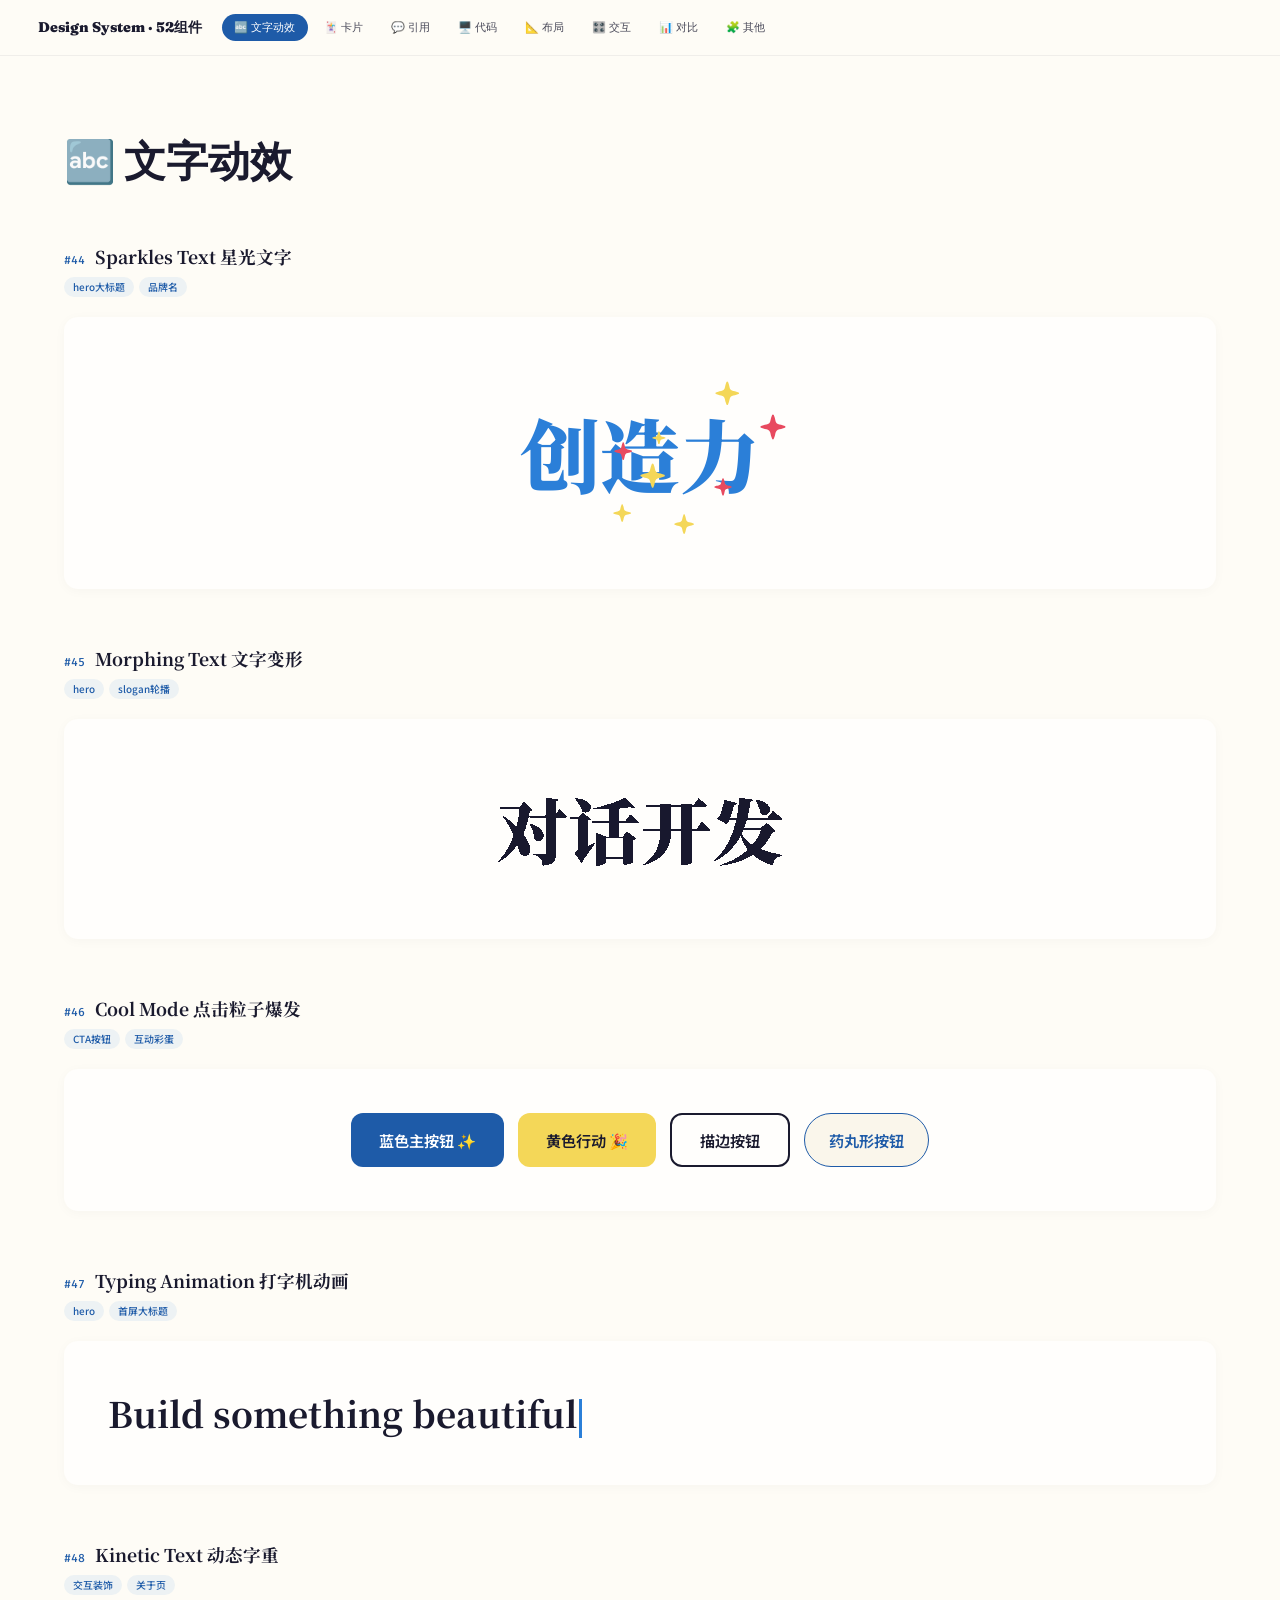
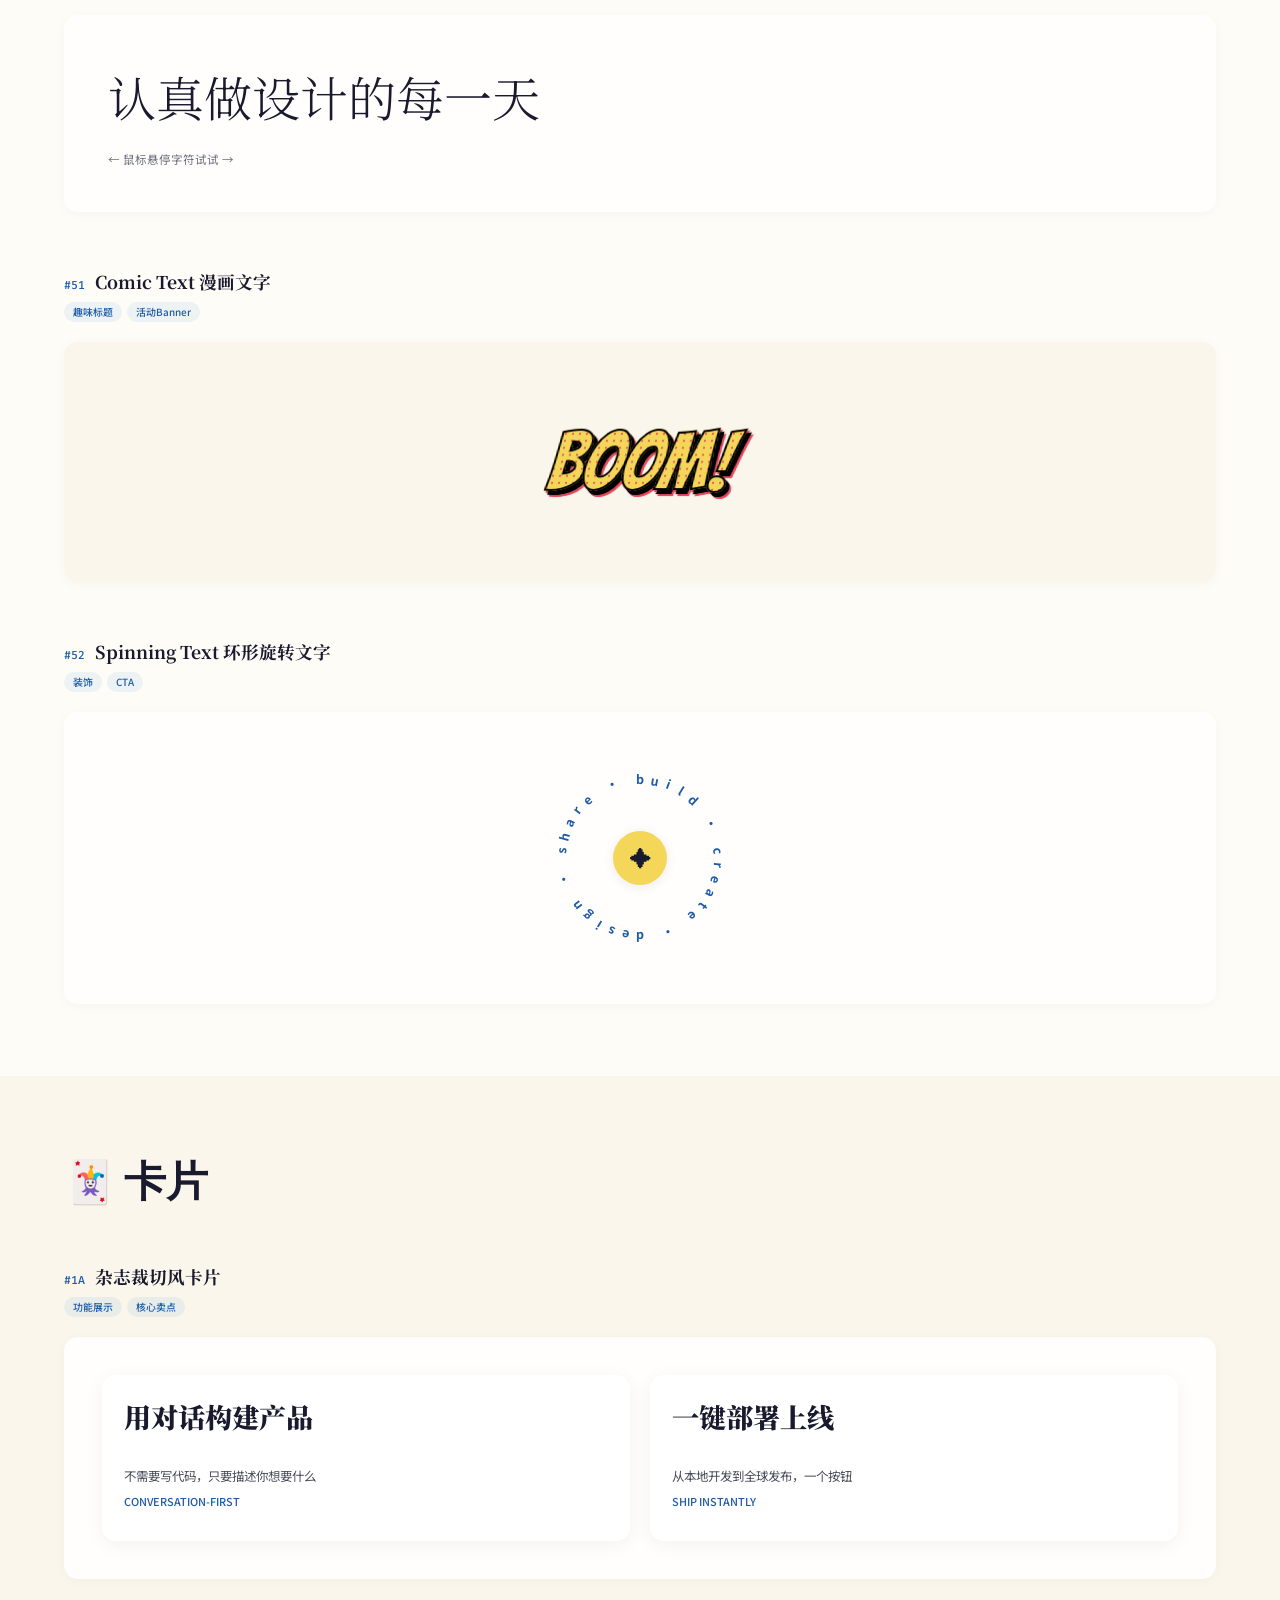
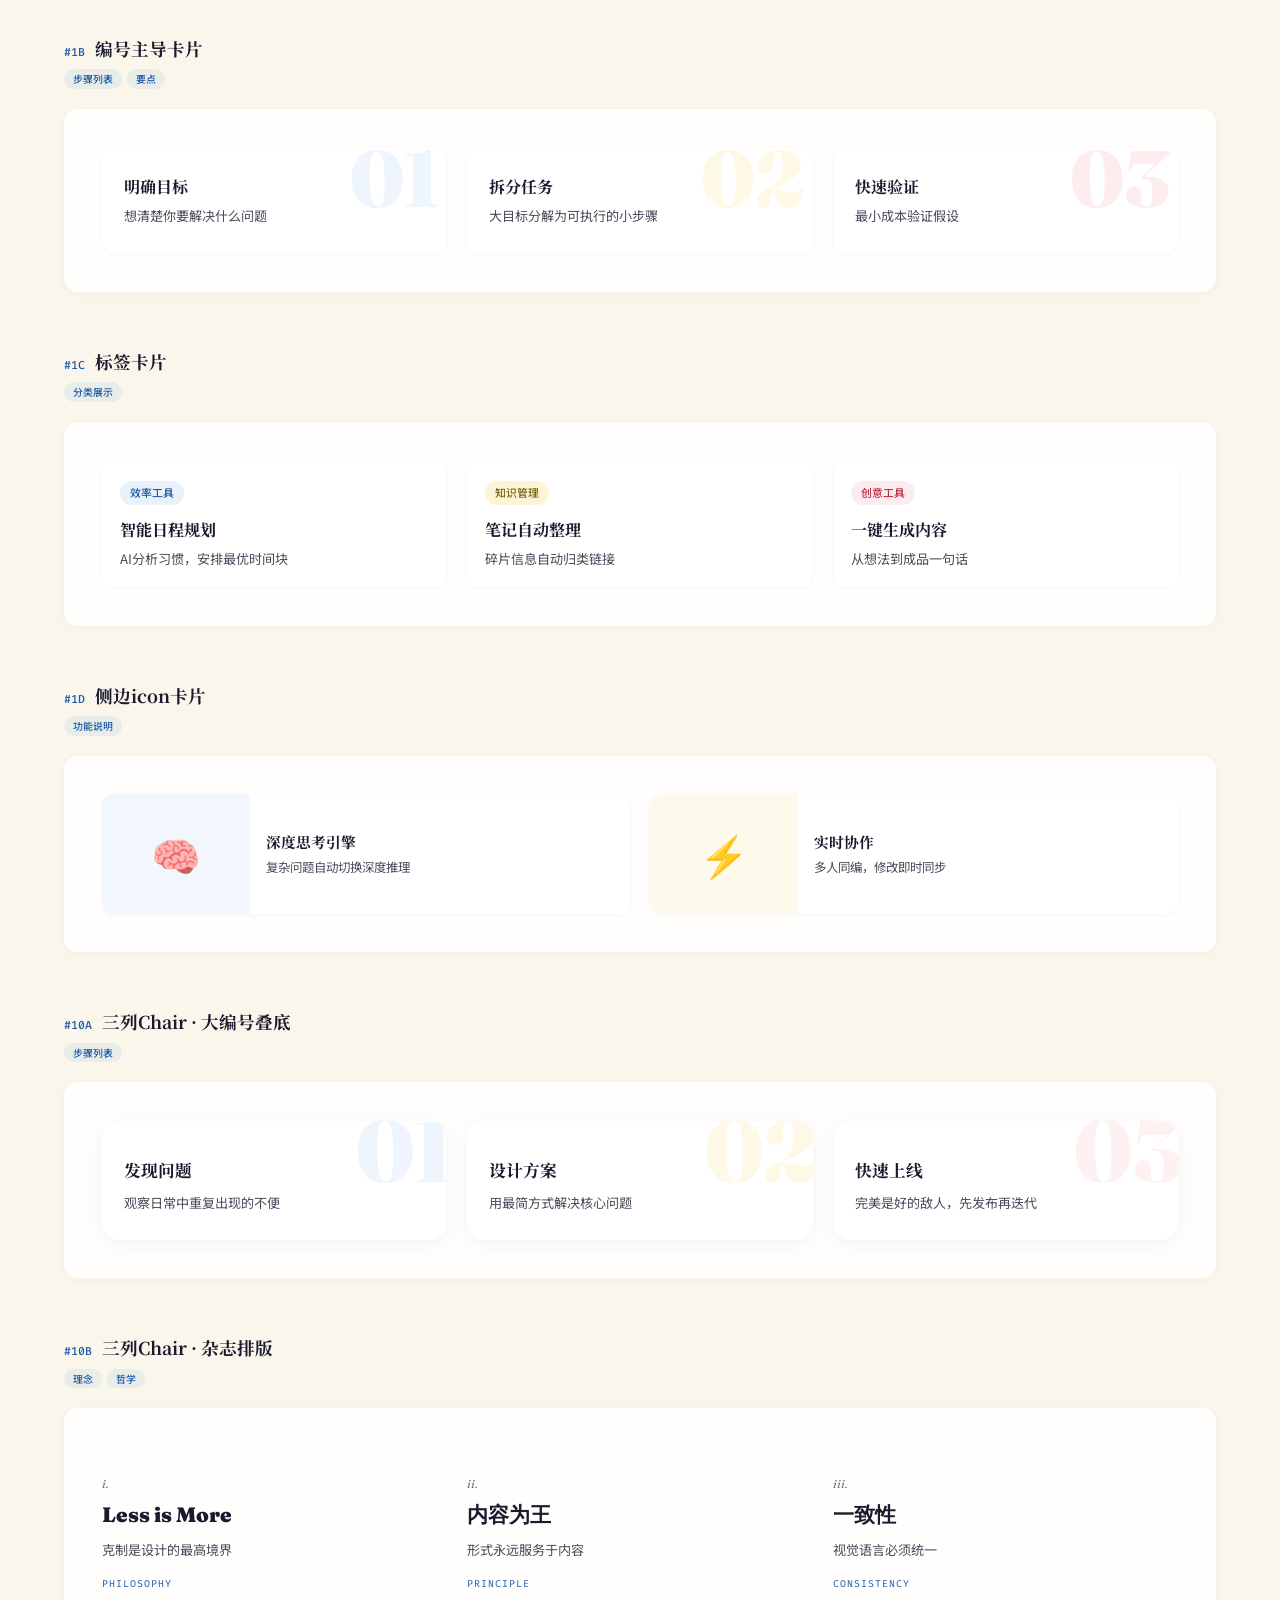
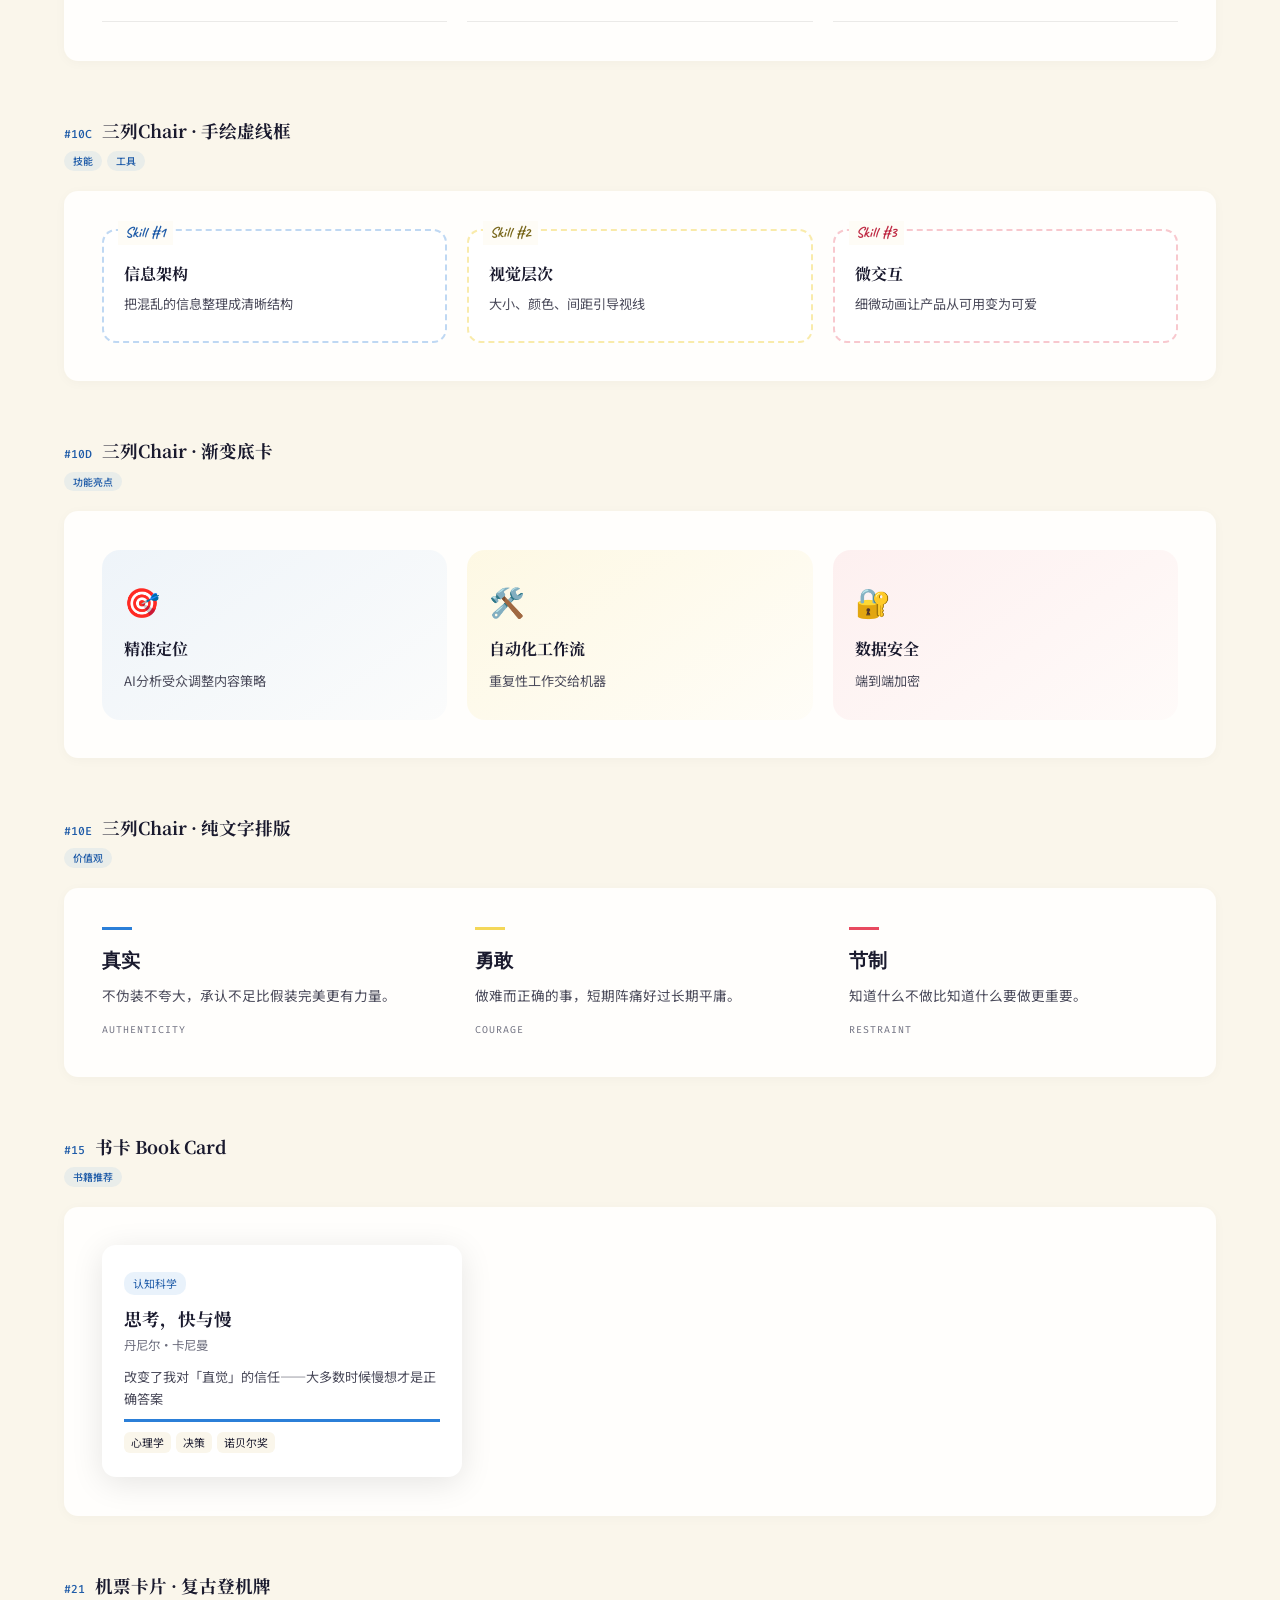
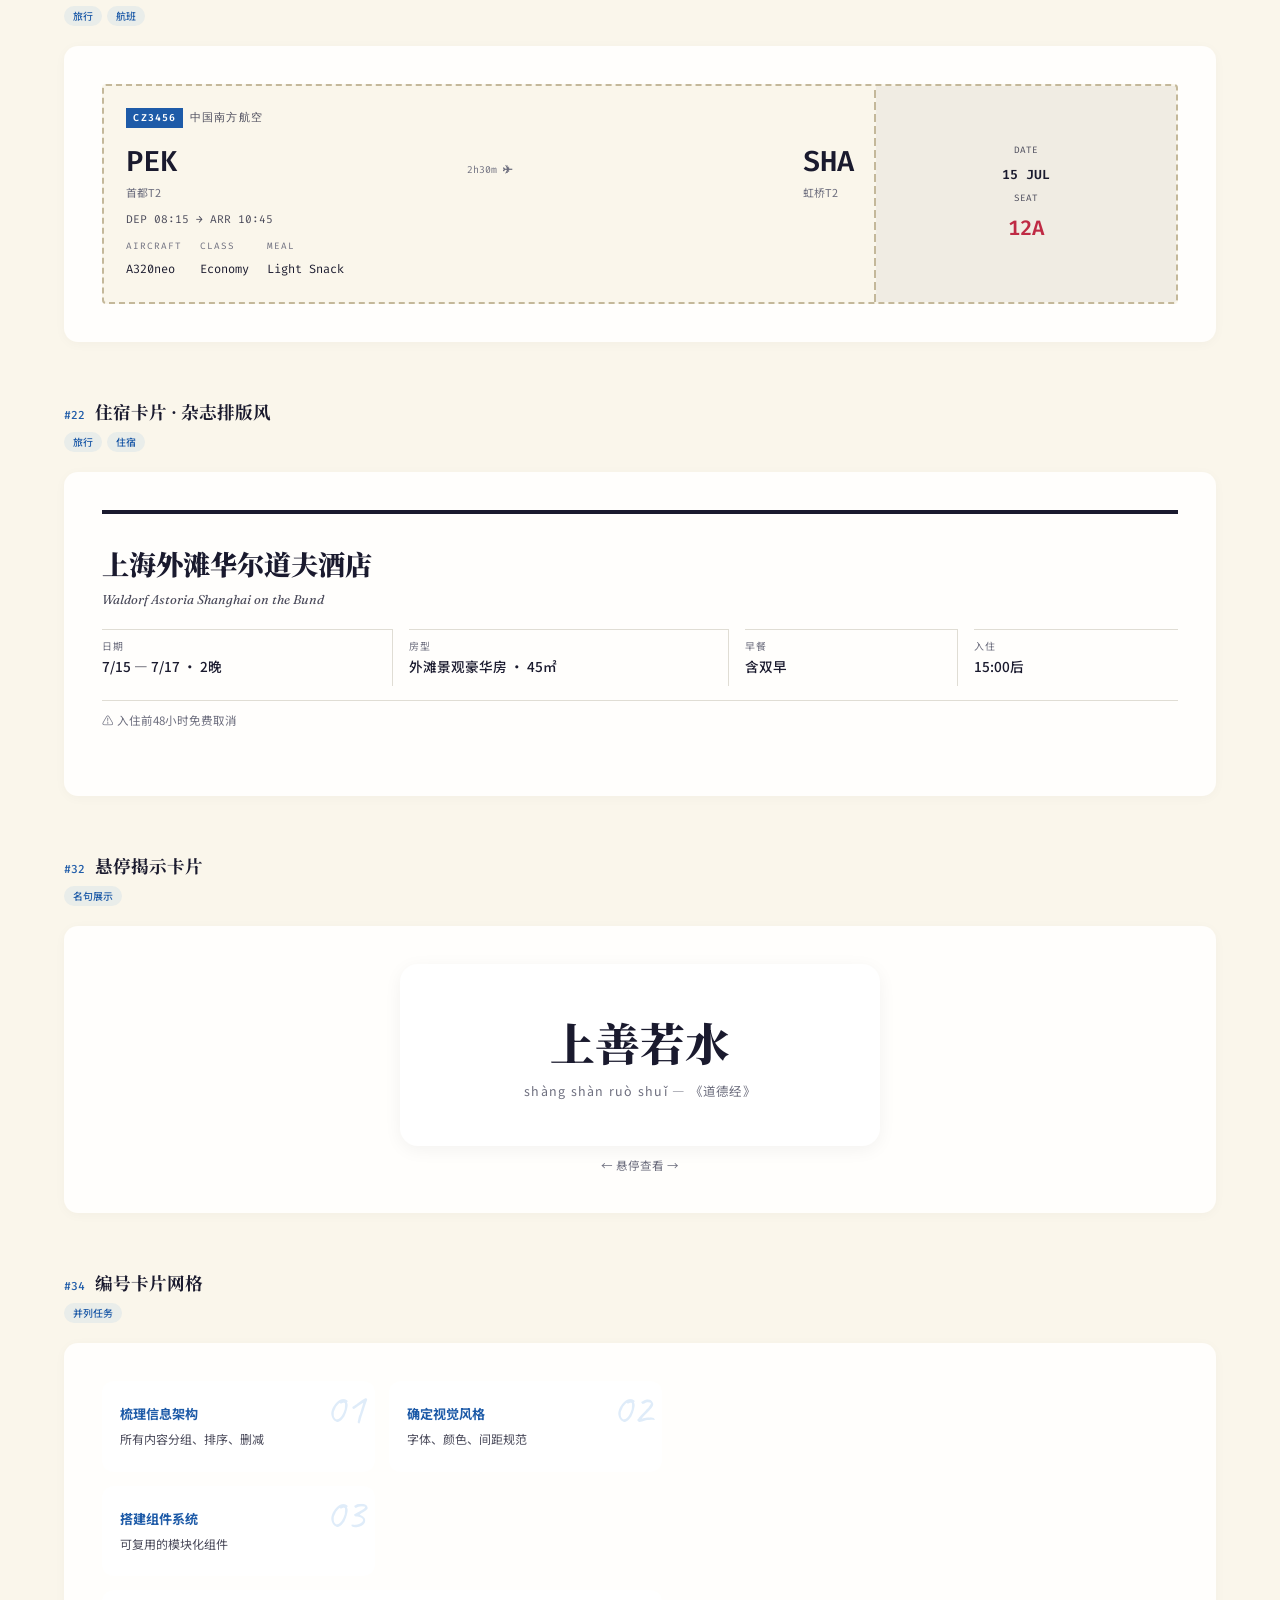
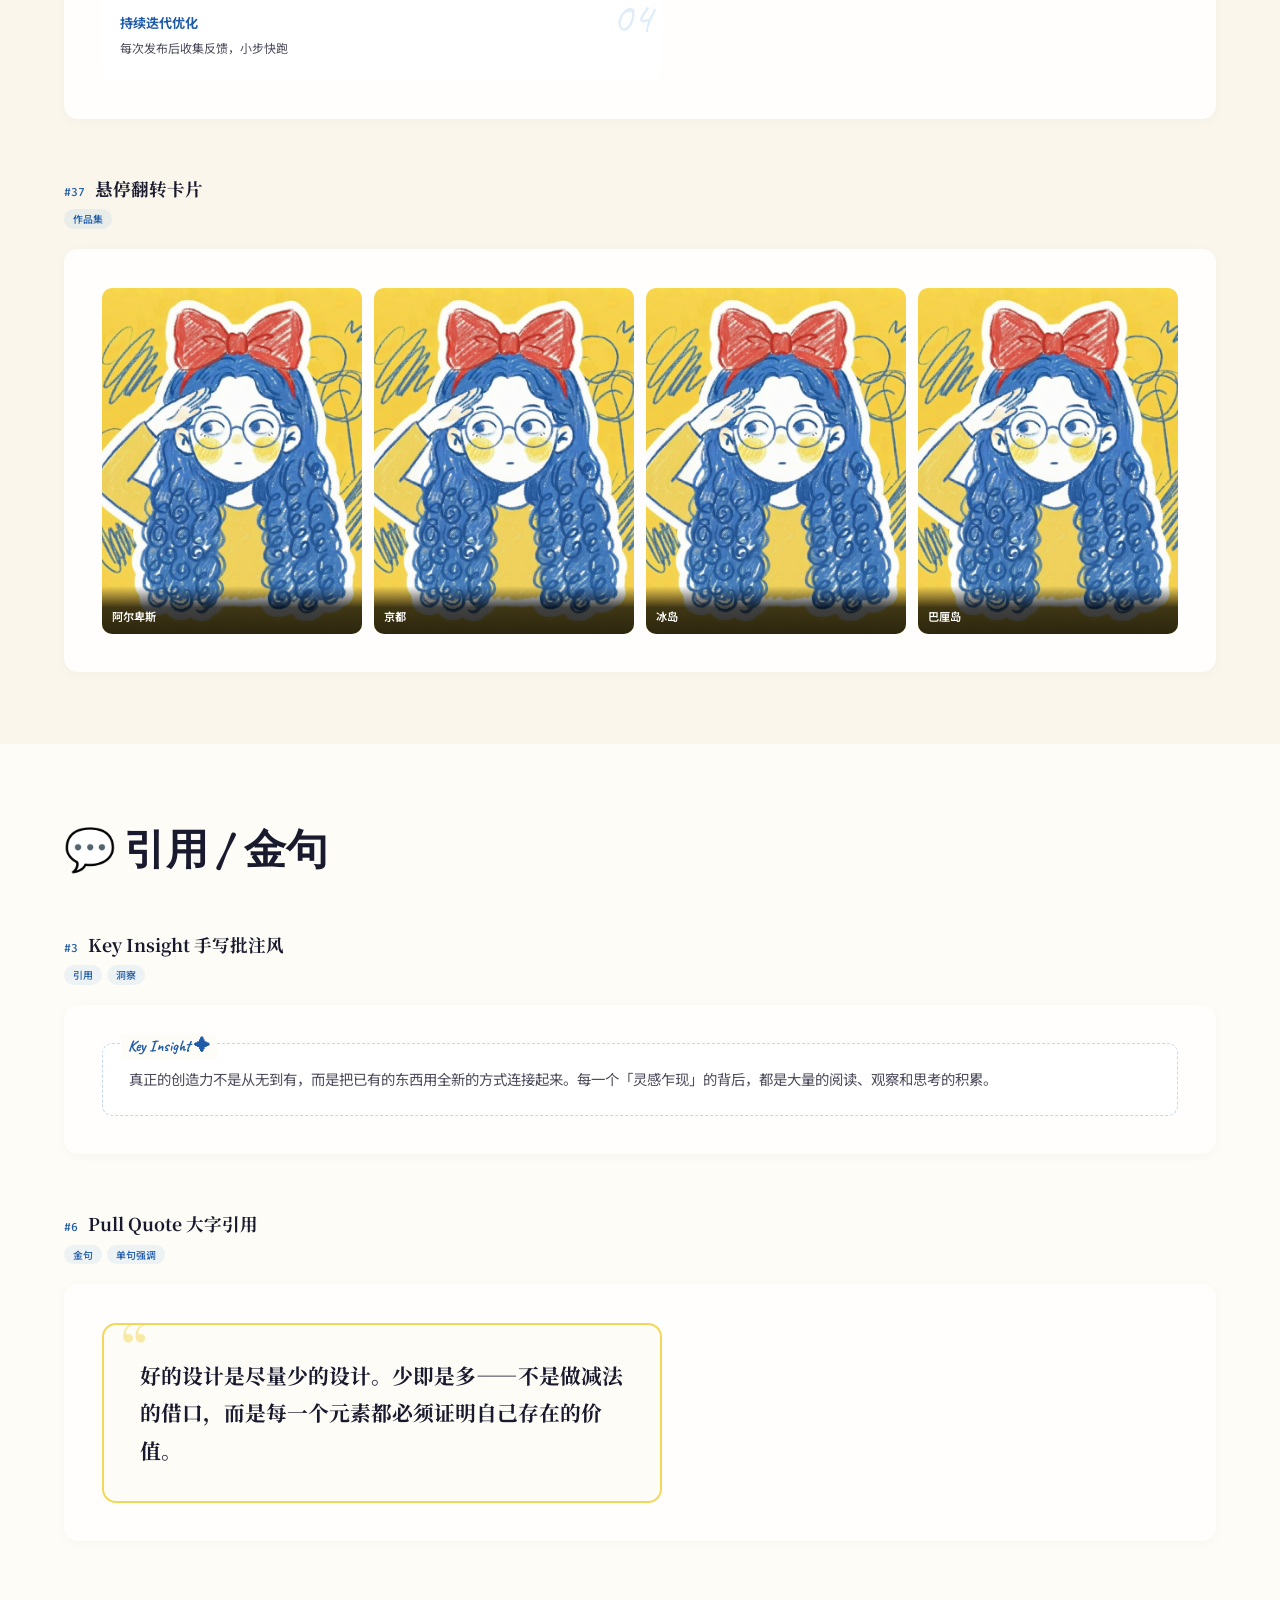
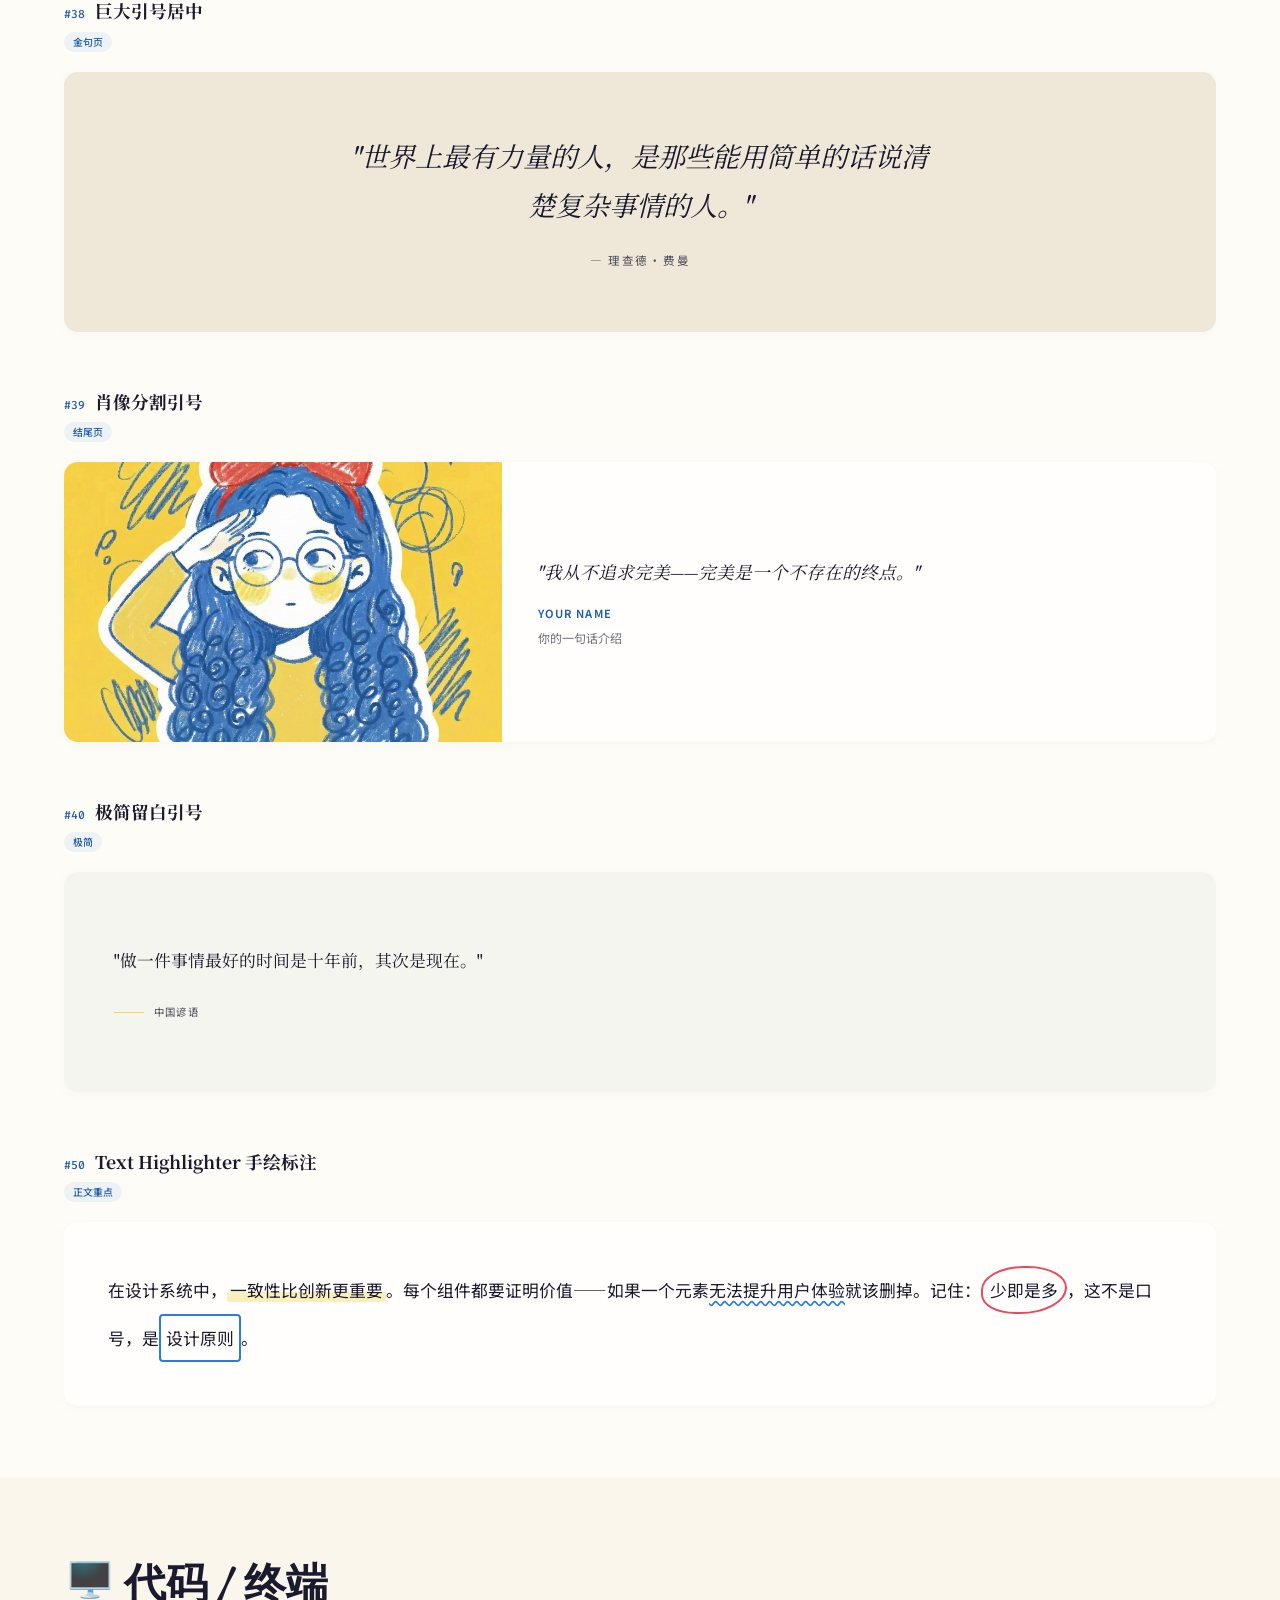
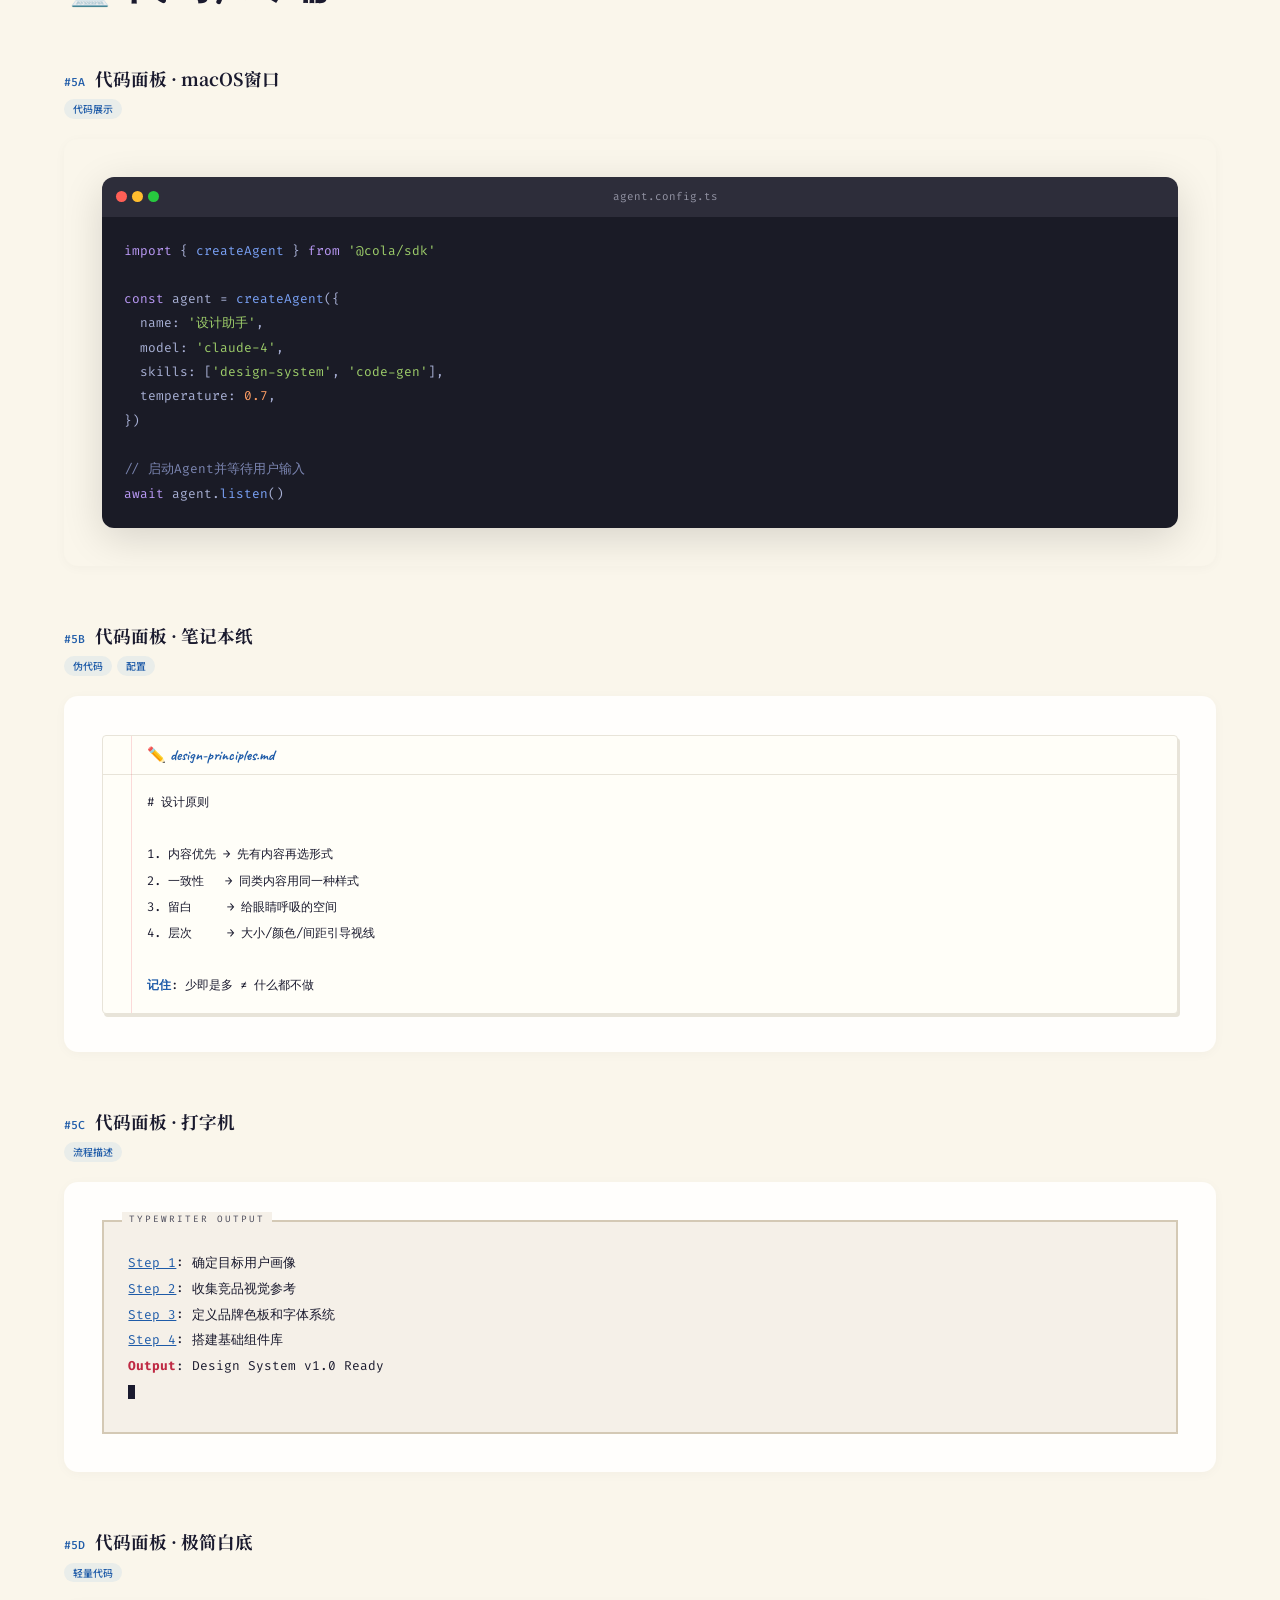
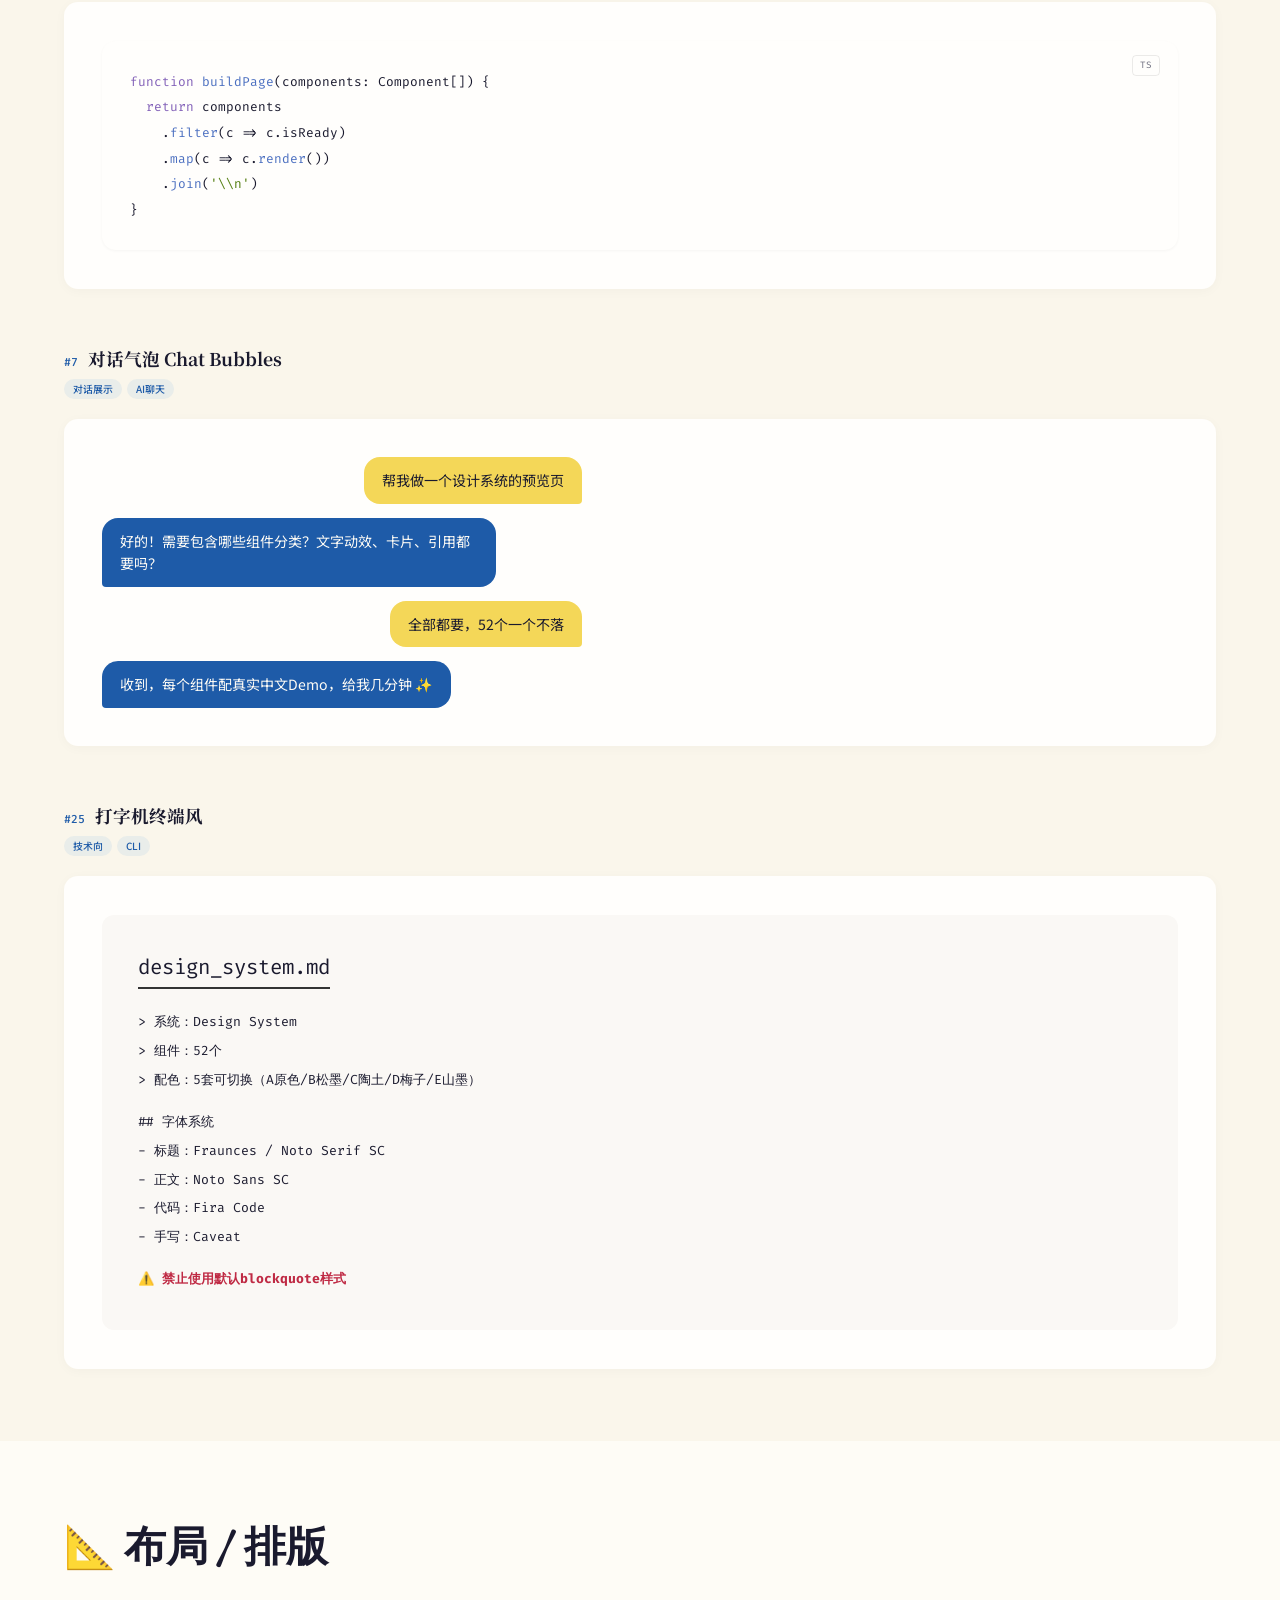
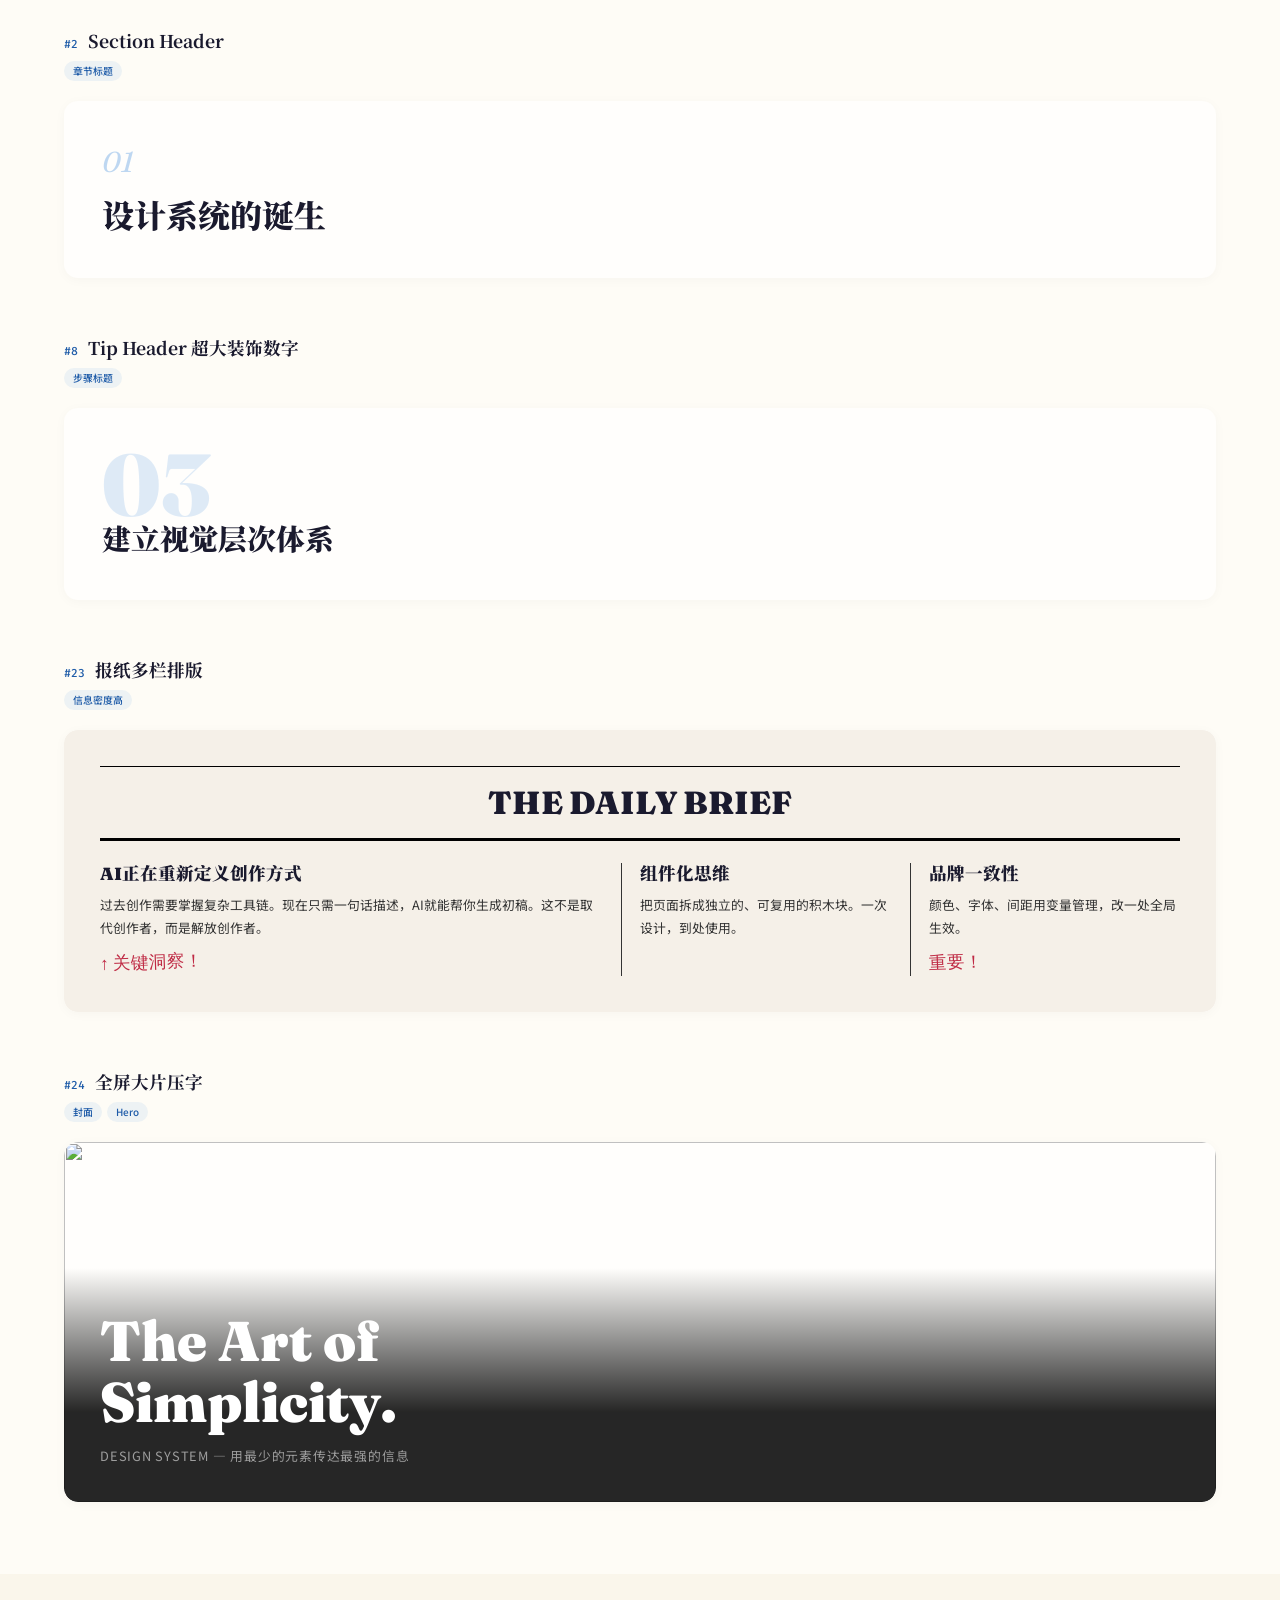
==== commit 10e79e76: "fix(a11y): meet WCAG AA across the 52-component preview components-preview.html 有 327 处文字对比度不达标。逐层修到" ====
--- a/components-preview.html
+++ b/components-preview.html
@@ -1,33 +1,33 @@
 <!DOCTYPE html>
-<html lang="zh-CN">
+<html lang="zh-CN" data-palette="a">
 <head>
 <meta charset="UTF-8">
 <meta name="viewport" content="width=device-width, initial-scale=1.0">
-<title>Design System · 51组件预览</title>
+<title>Design System · 52组件预览</title>
 <link href="https://fonts.googleapis.com/css2?family=Fraunces:ital,opsz,wght@0,9..144,300;0,9..144,700;0,9..144,900;1,9..144,400;1,9..144,700&family=Noto+Sans+SC:wght@300;400;500;700;900&family=Noto+Serif+SC:wght@400;700;900&family=Caveat:wght@400;700&family=Fira+Code:wght@400;500&family=Bangers&display=swap" rel="stylesheet">
+<link rel="stylesheet" href="assets/palettes.css">
 <style>
-:root{--blue:#2B7FD8;--yellow:#F4D758;--red:#E84A5F;--ink:#1A1A2E;--ink-light:#4A4A5A;--ink-faint:#8A8A9A;--cream:#fefcf6;--cream-dark:#faf6eb}
 *,*::before,*::after{margin:0;padding:0;box-sizing:border-box}
 html{scroll-behavior:smooth}
 body{font-family:'Noto Sans SC',-apple-system,sans-serif;background:var(--cream);color:var(--ink);line-height:1.6;-webkit-font-smoothing:antialiased}
 img{display:block;max-width:100%}
-.site-nav{position:sticky;top:0;z-index:1000;background:rgba(254,252,246,.92);backdrop-filter:blur(14px);border-bottom:1px solid rgba(26,26,46,.06);padding:0 clamp(16px,3vw,48px);display:flex;align-items:center;gap:20px;height:56px;overflow-x:auto}
+.site-nav{position:sticky;top:0;z-index:1000;background:rgba(254,252,246,.92);backdrop-filter:blur(14px);border-bottom:1px solid rgba(var(--ink-rgb),.06);padding:0 clamp(16px,3vw,48px);display:flex;align-items:center;gap:20px;height:56px;overflow-x:auto}
 .site-nav::-webkit-scrollbar{display:none}
 .nav-brand{font-family:'Fraunces',serif;font-weight:900;font-size:.88rem;white-space:nowrap;flex-shrink:0}
 .nav-tabs{display:flex;gap:4px;flex-shrink:0}
 .nav-tab{padding:6px 12px;border-radius:20px;font-size:.7rem;font-weight:500;white-space:nowrap;cursor:pointer;background:transparent;border:none;color:var(--ink-light);transition:all .2s}
-.nav-tab:hover{background:rgba(43,127,216,.06)}
-.nav-tab.active{background:var(--blue);color:#fff}
+.nav-tab:hover{background:rgba(var(--brand-primary-rgb),.06)}
+.nav-tab.active{background:var(--brand-primary-deep);color:#fff}
 .sec{padding:clamp(60px,8vh,100px) clamp(24px,5vw,80px)}
 .sec-alt{background:var(--cream-dark)}
 .sec-heading{font-family:'Fraunces',serif;font-size:clamp(1.8rem,4vw,2.6rem);font-weight:900;margin-bottom:48px}
 .cb{margin-bottom:56px}.cb:last-child{margin-bottom:0}
 .cb-h{display:flex;align-items:baseline;gap:10px;margin-bottom:6px;flex-wrap:wrap}
-.cb-id{font-family:'Fira Code',monospace;font-size:.72rem;color:var(--blue);font-weight:500}
+.cb-id{font-family:'Fira Code',monospace;font-size:.72rem;color:var(--brand-primary-deep);font-weight:500}
 .cb-name{font-family:'Noto Serif SC',serif;font-size:1.1rem;font-weight:700}
 .pills{display:flex;gap:5px;flex-wrap:wrap;margin-bottom:20px}
-.pill{padding:2px 9px;border-radius:12px;font-size:.62rem;background:rgba(43,127,216,.08);color:var(--blue);font-weight:500}
-.demo{padding:clamp(24px,3vw,44px);border-radius:14px;background:#fff;box-shadow:0 2px 12px rgba(0,0,0,.03);overflow:hidden}
+.pill{padding:2px 9px;border-radius:12px;font-size:.62rem;background:rgba(var(--brand-primary-rgb),.08);color:var(--brand-primary-deep);font-weight:500}
+.demo{padding:clamp(24px,3vw,44px);border-radius:14px;background:var(--card-bg);box-shadow:0 2px 12px rgba(0,0,0,.03);overflow:hidden}
 .sparkles-wrap{position:relative;display:inline-block;padding:12px 24px}
 .sparkles-text{font-family:'Noto Serif SC',serif;font-weight:900;font-size:clamp(3rem,8vw,5rem);color:var(--blue);position:relative;z-index:1}
 .sparkle{position:absolute;pointer-events:none;z-index:2;animation:sparkle-anim .8s ease-in-out infinite}
@@ -35,10 +35,10 @@
 .morph-container{position:relative;width:100%;height:100px;text-align:center;filter:url(#threshold) blur(.6px)}
 .morph-text{font-family:'Noto Serif SC',serif;font-weight:900;font-size:clamp(2.5rem,7vw,4.5rem);position:absolute;inset:0;display:flex;align-items:center;justify-content:center;color:var(--ink)}
 .cool-btn{position:relative;cursor:pointer;font-family:'Noto Sans SC',sans-serif;font-size:.95rem;font-weight:600;padding:14px 28px;border-radius:12px;border:none;transition:all .2s}
-.cool-btn-blue{background:var(--blue);color:#fff}.cool-btn-blue:hover{transform:translateY(-2px)}
+.cool-btn-blue{background:var(--brand-primary-deep);color:#fff}.cool-btn-blue:hover{transform:translateY(-2px)}
 .cool-btn-yellow{background:var(--yellow);color:var(--ink)}.cool-btn-yellow:hover{transform:translateY(-2px)}
 .cool-btn-outline{background:transparent;color:var(--ink);border:2px solid var(--ink)}.cool-btn-outline:hover{background:var(--ink);color:var(--cream);transform:translateY(-2px)}
-.cool-btn-pill{background:var(--cream-dark);color:var(--blue);border:1.5px solid var(--blue);border-radius:999px;padding:12px 24px}.cool-btn-pill:hover{background:var(--blue);color:#fff;transform:translateY(-2px)}
+.cool-btn-pill{background:var(--cream-dark);color:var(--brand-primary-deep);border:1.5px solid var(--brand-primary-deep);border-radius:999px;padding:12px 24px}.cool-btn-pill:hover{background:var(--brand-primary-deep);color:#fff;transform:translateY(-2px)}
 #_coolMode_effect{overflow:hidden;position:fixed;inset:0;pointer-events:none;z-index:2147483647}
 .typing-container{font-family:'Noto Serif SC',serif;font-size:clamp(1.5rem,4vw,2.2rem);font-weight:700;min-height:2.8rem}
 .typing-cursor{display:inline-block;width:3px;height:1.1em;background:var(--blue);margin-left:2px;vertical-align:text-bottom;animation:blink 1s steps(1) infinite}
@@ -50,7 +50,7 @@
 @keyframes comic-pop{from{opacity:0;transform:skewX(-8deg) scale(.8) rotate(-2deg)}to{opacity:1;transform:skewX(-8deg) scale(1) rotate(0)}}
 .spinning-wrap{position:relative;width:180px;height:180px;margin:0 auto}
 .spinning-container{position:relative;width:180px;height:180px;animation:spin 12s linear infinite}
-.spinning-container span{position:absolute;top:50%;left:50%;font-size:.78rem;font-weight:700;color:var(--blue)}
+.spinning-container span{position:absolute;top:50%;left:50%;font-size:.78rem;font-weight:700;color:var(--brand-primary-deep)}
 @keyframes spin{to{transform:rotate(360deg)}}
 .spinning-center{position:absolute;top:50%;left:50%;transform:translate(-50%,-50%);width:54px;height:54px;border-radius:50%;background:var(--yellow);display:flex;align-items:center;justify-content:center;font-size:1.3rem;font-weight:900;box-shadow:0 2px 12px rgba(0,0,0,.08)}
 .g3{display:grid;grid-template-columns:repeat(3,1fr);gap:20px}
@@ -58,16 +58,16 @@
 .magazine-card{padding:28px 22px;background:#fff;border-radius:14px;box-shadow:0 4px 20px rgba(0,0,0,.05)}
 .magazine-card h3{font-family:'Fraunces','Noto Serif SC',serif;font-size:1.7rem;font-weight:900;line-height:1.15;min-height:50px}
 .magazine-card .desc{font-size:.78rem;color:var(--ink-light);margin-top:14px}
-.magazine-card .aux{font-size:.68rem;color:var(--blue);margin-top:6px;font-weight:500}
+.magazine-card .aux{font-size:.68rem;color:var(--brand-primary-deep);margin-top:6px;font-weight:500}
 .num-card{position:relative;padding:26px 22px;background:#fff;border-radius:12px;overflow:hidden;box-shadow:0 1px 4px rgba(0,0,0,.04)}
 .num-card .big{position:absolute;top:-10px;right:8px;font-family:'Fraunces',serif;font-size:5rem;font-weight:900;line-height:1;pointer-events:none}
 .num-card h3{font-family:'Noto Serif SC',serif;font-size:1rem;font-weight:700;margin-bottom:6px;position:relative}
 .num-card p{font-size:.82rem;color:var(--ink-light);position:relative;line-height:1.7}
 .tag-card{background:#fff;border-radius:12px;padding:18px;box-shadow:0 1px 4px rgba(0,0,0,.04)}
 .tag-card .tp{display:inline-block;padding:3px 10px;border-radius:20px;font-size:.68rem;font-weight:500;margin-bottom:12px}
-.tp-b{background:rgba(43,127,216,.1);color:var(--blue)}
-.tp-y{background:rgba(244,215,88,.25);color:#9a8100}
-.tp-r{background:rgba(232,74,95,.1);color:var(--red)}
+.tp-b{background:rgba(var(--brand-primary-rgb),.1);color:var(--brand-primary-deep)}
+.tp-y{background:rgba(var(--brand-accent-rgb),.25);color:var(--brand-accent-ink)}
+.tp-r{background:rgba(var(--brand-pop-rgb),.1);color:var(--brand-pop-deep)}
 .tag-card h3{font-family:'Noto Serif SC',serif;font-size:1rem;font-weight:700;margin-bottom:6px}
 .tag-card p{font-size:.82rem;color:var(--ink-light)}
 .icon-card{display:flex;align-items:stretch;background:#fff;border-radius:12px;overflow:hidden;box-shadow:0 1px 4px rgba(0,0,0,.04);min-height:120px}
@@ -83,7 +83,7 @@
 .chair-mag .sn{font-family:'Fraunces',serif;font-size:.72rem;font-style:italic;color:var(--ink-faint);margin-bottom:10px}
 .chair-mag h3{font-family:'Fraunces',serif;font-size:1.3rem;font-weight:900;line-height:1.2;margin-bottom:10px}
 .chair-mag p{font-size:.82rem;color:var(--ink-light);line-height:1.8}
-.chair-mag .tg{display:inline-block;margin-top:14px;font-family:'Fira Code',monospace;font-size:.62rem;color:var(--blue);text-transform:uppercase;letter-spacing:1px}
+.chair-mag .tg{display:inline-block;margin-top:14px;font-family:'Fira Code',monospace;font-size:.62rem;color:var(--brand-primary-deep);text-transform:uppercase;letter-spacing:1px}
 .chair-dash{border:2px dashed;border-radius:14px;padding:26px 20px;position:relative;background:white}
 .chair-dash .lb{position:absolute;top:-10px;left:14px;font-family:'Caveat',cursive;font-size:.92rem;font-weight:700;background:var(--cream);padding:0 7px}
 .chair-dash h3{font-family:'Noto Serif SC',serif;font-size:1rem;font-weight:700;margin-bottom:6px;margin-top:4px}
@@ -98,28 +98,28 @@
 .chair-typo .mt{display:block;margin-top:14px;font-family:'Fira Code',monospace;font-size:.62rem;color:var(--ink-faint);text-transform:uppercase;letter-spacing:1px}
 .book-card{background:#fff;border-radius:14px;padding:24px 22px;box-shadow:0 6px 32px rgba(0,0,0,.1);max-width:360px;transition:transform .2s}
 .book-card:hover{transform:translateY(-3px)}
-.book-card .bdg{display:inline-block;padding:3px 9px;border-radius:10px;font-size:.68rem;background:rgba(43,127,216,.1);color:var(--blue);margin-bottom:.6rem}
+.book-card .bdg{display:inline-block;padding:3px 9px;border-radius:10px;font-size:.68rem;background:rgba(var(--brand-primary-rgb),.1);color:var(--brand-primary-deep);margin-bottom:.6rem}
 .book-card h3{font-family:'Noto Serif SC',serif;font-size:1.1rem;font-weight:700;margin-bottom:3px}
 .book-card .au{font-size:.78rem;color:var(--ink-faint);margin-bottom:10px}
 .book-card .vd{border-bottom:3px solid var(--blue);padding-bottom:8px;font-size:.82rem;color:var(--ink-light);margin:.6rem 0;line-height:1.7}
 .book-card .tgs{display:flex;gap:5px;margin-top:10px}
 .book-card .tgs span{padding:2px 7px;border-radius:6px;font-size:.68rem;background:var(--cream-dark)}
-.ticket{background:#faf6eb;border:2px dashed #c4b89a;border-radius:4px;display:flex;position:relative;overflow:hidden}
+.ticket{background:var(--cream-dark);border:2px dashed #c4b89a;border-radius:4px;display:flex;position:relative;overflow:hidden}
 .ticket::before{content:'';position:absolute;top:0;bottom:0;right:28%;width:2px;background:repeating-linear-gradient(to bottom,transparent 0,transparent 4px,#c4b89a 4px,#c4b89a 12px)}
 .ticket .ms{flex:1;padding:22px;display:flex;flex-direction:column;gap:10px}
-.ticket .st{width:28%;padding:16px;background:#f5f0e3;display:flex;flex-direction:column;justify-content:center;align-items:center;gap:6px;text-align:center}
+.ticket .st{width:28%;padding:16px;background:rgba(var(--ink-rgb),.045);display:flex;flex-direction:column;justify-content:center;align-items:center;gap:6px;text-align:center}
 .ticket .al{display:flex;align-items:center;gap:7px;font-family:'Fira Code',monospace;font-size:.7rem;text-transform:uppercase;letter-spacing:.1em;color:var(--ink-light)}
-.ticket .al .fb{background:var(--blue);color:#fff;padding:2px 7px;font-size:.62rem;font-weight:600}
+.ticket .al .fb{background:var(--brand-primary-deep);color:#fff;padding:2px 7px;font-size:.62rem;font-weight:600}
 .ticket .rt{display:flex;align-items:center;gap:14px}
 .ticket .cc{font-family:'Fira Code',monospace;font-size:1.8rem;font-weight:600}
-.ticket .cn{font-size:.68rem;color:#888}
-.ticket .rm{flex:1;text-align:center;font-family:'Fira Code',monospace;font-size:.62rem;color:#888}
+.ticket .cn{font-size:.68rem;color:var(--ink-faint)}
+.ticket .rm{flex:1;text-align:center;font-family:'Fira Code',monospace;font-size:.62rem;color:var(--ink-faint)}
 .ticket .mr{display:flex;gap:18px;flex-wrap:wrap}
-.ticket .mi label{display:block;font-family:'Fira Code',monospace;font-size:.58rem;text-transform:uppercase;color:#888;letter-spacing:.1em}
+.ticket .mi label{display:block;font-family:'Fira Code',monospace;font-size:.58rem;text-transform:uppercase;color:var(--ink-faint);letter-spacing:.1em}
 .ticket .mi span{font-family:'Fira Code',monospace;font-size:.75rem;color:var(--ink)}
-.ticket .st .sl{font-family:'Fira Code',monospace;font-size:.58rem;color:#888;text-transform:uppercase}
+.ticket .st .sl{font-family:'Fira Code',monospace;font-size:.58rem;color:var(--ink-light);text-transform:uppercase}
 .ticket .st .sd{font-family:'Fira Code',monospace;font-size:.82rem;font-weight:600}
-.ticket .st .ss{font-family:'Fira Code',monospace;font-size:1.3rem;font-weight:600;color:var(--red)}
+.ticket .st .ss{font-family:'Fira Code',monospace;font-size:1.3rem;font-weight:600;color:var(--brand-pop-deep)}
 .hotel{border-top:4px solid var(--ink);padding:28px 0}
 .hotel .hz{font-family:'Noto Serif SC',serif;font-weight:900;font-size:1.7rem;margin-bottom:3px}
 .hotel .he{font-family:'Fraunces',serif;font-style:italic;font-size:.8rem;color:var(--ink-light);margin-bottom:20px}
@@ -132,14 +132,14 @@
 .reveal-card{position:relative;max-width:480px;text-align:center;padding:44px 36px;background:#fff;border-radius:18px;box-shadow:0 4px 18px rgba(0,0,0,.05);overflow:hidden;margin:0 auto}
 .reveal-card .rt{font-family:'Noto Serif SC',serif;font-size:clamp(2rem,5vw,2.8rem);font-weight:900;line-height:1.5;position:relative;z-index:2}
 .reveal-card .rs{font-size:.78rem;color:var(--ink-faint);margin-top:.4rem;letter-spacing:.1em;position:relative;z-index:2}
-.reveal-card .ro{position:absolute;inset:0;background:var(--blue);color:#fff;display:flex;flex-direction:column;justify-content:center;align-items:center;padding:36px;opacity:0;transition:opacity .4s;z-index:3;border-radius:18px}
+.reveal-card .ro{position:absolute;inset:0;background:var(--brand-primary-deep);color:#fff;display:flex;flex-direction:column;justify-content:center;align-items:center;padding:36px;opacity:0;transition:opacity .4s;z-index:3;border-radius:18px}
 .reveal-card:hover .ro{opacity:1}
 .reveal-card .ro p{font-size:.88rem;line-height:2;text-align:center}
 .numgrid{display:grid;grid-template-columns:repeat(2,1fr);gap:14px;max-width:560px}
 .numgrid-card{background:#fff;border-radius:12px;padding:22px 18px;position:relative;overflow:hidden;transition:transform .2s}
 .numgrid-card:hover{transform:translateY(-2px)}
 .numgrid-card::before{content:attr(data-num);position:absolute;top:-8px;right:10px;font-family:'Caveat',cursive;font-size:2.8rem;color:var(--blue);opacity:.15}
-.numgrid-card h4{font-size:.82rem;font-weight:700;margin-bottom:4px;color:var(--blue)}
+.numgrid-card h4{font-size:.82rem;font-weight:700;margin-bottom:4px;color:var(--brand-primary-deep)}
 .numgrid-card p{font-size:.75rem;color:var(--ink-light);line-height:1.8}
 .numgrid-card.full{grid-column:1/-1}
 .flip-grid{display:grid;grid-template-columns:repeat(4,1fr);gap:12px;perspective:1200px}
@@ -147,16 +147,16 @@
 .fch .fi{width:100%;height:100%;position:relative;transition:transform .6s;transform-style:preserve-3d;border-radius:10px}
 .fch:hover .fi{transform:rotateY(180deg)}
 .fch .ff,.fch .fb{position:absolute;inset:0;backface-visibility:hidden;border-radius:10px;overflow:hidden}
-.fch .fb{transform:rotateY(180deg);background:#1A1A2E;padding:16px;display:flex;flex-direction:column;justify-content:center;color:#fff}
+.fch .fb{transform:rotateY(180deg);background:var(--dark-panel);padding:16px;display:flex;flex-direction:column;justify-content:center;color:#fff}
 .fch .ff img{width:100%;height:100%;object-fit:cover}
-.fch .ff .lbl{position:absolute;bottom:0;left:0;right:0;padding:8px 10px;background:linear-gradient(to top,rgba(0,0,0,.7),transparent);color:#fff;font-size:.7rem;font-weight:600}
-.key-note{position:relative;padding:22px 26px;background:white;border-radius:10px;border:1.5px dashed rgba(43,127,216,.3)}
-.key-note .kt{position:absolute;top:-10px;left:18px;font-family:'Caveat',cursive;font-size:1rem;color:var(--blue);background:var(--cream);padding:0 7px;font-weight:700}
+.fch .ff .lbl{position:absolute;bottom:0;left:0;right:0;padding:22px 10px 8px;background:linear-gradient(to top,rgba(0,0,0,.82) 0%,rgba(0,0,0,.74) 55%,transparent 100%);color:#fff;font-size:.7rem;font-weight:600}
+.key-note{position:relative;padding:22px 26px;background:white;border-radius:10px;border:1.5px dashed rgba(var(--brand-primary-rgb),.3)}
+.key-note .kt{position:absolute;top:-10px;left:18px;font-family:'Caveat',cursive;font-size:1rem;color:var(--brand-primary-deep);background:var(--cream);padding:0 7px;font-weight:700}
 .key-note p{font-size:.9rem;line-height:1.85;color:var(--ink-light)}
 .pullquote{padding:32px 36px;background:var(--cream);border-radius:14px;border:2px solid var(--yellow);position:relative;max-width:560px}
 .pullquote::before{content:'\201C';font-family:'Fraunces',serif;font-size:4.5rem;color:var(--yellow);position:absolute;top:-8px;left:18px;opacity:.5;line-height:1}
 .pullquote p{font-family:'Noto Serif SC',serif;font-size:clamp(1rem,2vw,1.3rem);font-weight:700;line-height:1.8}
-.hl-yellow{background:linear-gradient(180deg,transparent 60%,rgba(244,215,88,.4) 60%);padding:0 3px;border-radius:2px}
+.hl-yellow{background:linear-gradient(180deg,transparent 60%,rgba(var(--brand-accent-rgb),.4) 60%);padding:0 3px;border-radius:2px}
 .hl-wave{text-decoration:underline wavy var(--blue);text-underline-offset:4px}
 .hl-circle{border:2.5px solid var(--red);border-radius:50% 45% 55% 40%/50% 45% 55% 40%;padding:2px 7px;display:inline-block;animation:wiggle 3s ease-in-out infinite}
 @keyframes wiggle{0%,100%{transform:rotate(-1deg)}50%{transform:rotate(1deg)}}
@@ -168,29 +168,34 @@
 .code-mac .dots i:nth-child(1){background:#ff5f56}
 .code-mac .dots i:nth-child(2){background:#ffbd2e}
 .code-mac .dots i:nth-child(3){background:#27c93f}
-.code-mac .fn{flex:1;text-align:center;font-family:'Fira Code',monospace;font-size:.68rem;color:#8A8A9A}
+.code-mac .fn{flex:1;text-align:center;font-family:'Fira Code',monospace;font-size:.68rem;color:#9394A4}
 .code-mac .bd{background:#1a1b26;padding:22px}
 .code-mac pre{font-family:'Fira Code',monospace;font-size:.8rem;line-height:1.9;color:#a9b1d6;margin:0;white-space:pre-wrap}
-.kw{color:#bb9af7}.fnc{color:#7aa2f7}.str{color:#9ece6a}.cmt{color:#565f89}.nm{color:#ff9e64}
+/* 语法高亮 · 独立于品牌配色的约定色（同 macOS 红绿灯点）。按容器分两套，
+   暗底沿用 Tokyo Night，亮底整体压暗以过 WCAG AA —— 色相与彩度不变。 */
+.kw{color:var(--syn-kw,#8260B8)}.fnc{color:var(--syn-fnc,#4B6FC0)}
+.str{color:var(--syn-str,#527D0F)}.cmt{color:var(--syn-cmt,#565f89)}
+.nm{color:var(--syn-nm,#B25917)}
+.code-mac .bd{--syn-kw:#bb9af7;--syn-fnc:#7aa2f7;--syn-str:#9ece6a;--syn-cmt:#7C86B2;--syn-nm:#ff9e64}
 .code-nb{background:#fffef8;border:1px solid #e8e4d9;border-radius:4px;position:relative;box-shadow:2px 3px 0 #e8e4d9}
-.code-nb .hl{position:absolute;left:28px;top:0;bottom:0;width:1px;background:rgba(232,74,95,.2)}
-.code-nb .tt{padding:7px 14px 7px 44px;border-bottom:1px solid #e8e4d9;font-family:'Caveat',cursive;font-size:.95rem;color:var(--blue);font-weight:700}
+.code-nb .hl{position:absolute;left:28px;top:0;bottom:0;width:1px;background:rgba(var(--brand-pop-rgb),.2)}
+.code-nb .tt{padding:7px 14px 7px 44px;border-bottom:1px solid #e8e4d9;font-family:'Caveat',cursive;font-size:.95rem;color:var(--brand-primary-deep);font-weight:700}
 .code-nb pre{font-family:'Fira Code',monospace;font-size:.78rem;line-height:2.1;margin:0;padding:14px 18px 14px 44px;white-space:pre-wrap}
 .code-tw{background:#f5f0e8;border:2px solid #d4c9b5;padding:28px 24px;position:relative}
-.code-tw::before{content:'TYPEWRITER OUTPUT';position:absolute;top:-10px;left:18px;font-family:'Fira Code',monospace;font-size:.58rem;letter-spacing:2px;color:var(--ink-faint);background:#f5f0e8;padding:0 7px}
+.code-tw::before{content:'TYPEWRITER OUTPUT';position:absolute;top:-10px;left:18px;font-family:'Fira Code',monospace;font-size:.58rem;letter-spacing:2px;color:var(--ink-light);background:#f5f0e8;padding:0 7px}
 .code-tw pre{font-family:'Fira Code',monospace;font-size:.8rem;line-height:2;margin:0;white-space:pre-wrap}
 .code-tw .cur{display:inline-block;width:7px;height:1.1em;background:var(--ink);vertical-align:middle;animation:blink 1s step-end infinite}
-.code-cl{background:white;border-radius:14px;padding:28px;box-shadow:0 1px 3px rgba(0,0,0,.04);position:relative}
+.code-cl{background:var(--card-bg);border-radius:14px;padding:28px;box-shadow:0 1px 3px rgba(0,0,0,.04);position:relative}
 .code-cl .tag{position:absolute;top:14px;right:18px;font-family:'Fira Code',monospace;font-size:.58rem;color:var(--ink-faint);padding:2px 7px;border:1px solid rgba(0,0,0,.08);border-radius:4px}
 .code-cl pre{font-family:'Fira Code',monospace;font-size:.8rem;line-height:2;margin:0;white-space:pre-wrap}
 .chat{display:flex;flex-direction:column;gap:14px;max-width:480px}
 .bubble{padding:12px 18px;border-radius:16px;max-width:82%;font-size:.88rem;line-height:1.6}
 .bubble.u{background:var(--yellow);color:var(--ink);align-self:flex-end;border-bottom-right-radius:4px}
-.bubble.a{background:var(--blue);color:#fefcf6;align-self:flex-start;border-bottom-left-radius:4px}
+.bubble.a{background:var(--brand-primary-deep);color:var(--cream);align-self:flex-start;border-bottom-left-radius:4px}
 .tw-sec{background:#faf8f5;padding:36px;border-radius:12px}
 .tw-sec .hd{font-family:'Fira Code',monospace;font-size:1.3rem;border-bottom:2px solid #333;display:inline-block;padding-bottom:3px;margin-bottom:1.2rem}
 .tw-sec .ct{font-family:'Fira Code',monospace;font-size:.82rem;line-height:2.2;max-width:580px}
-.tw-sec .ct p{margin:0}.tw-sec .warn{color:var(--red);font-weight:700}
+.tw-sec .ct p{margin:0}.tw-sec .warn{color:var(--brand-pop-deep);font-weight:700}
 .sh-demo .sn{font-family:'Fraunces',serif;font-style:italic;font-size:1.8rem;color:var(--blue);opacity:.3;display:block;margin-bottom:.2rem}
 .sh-demo .st{font-family:'Noto Serif SC',serif;font-weight:900;font-size:2rem}
 .th-demo .tn{font-family:'Fraunces',serif;font-size:5.5rem;font-weight:900;color:var(--blue);opacity:.15;line-height:.85;display:block}
@@ -201,7 +206,7 @@
 .newspaper .nd{background:#333}
 .newspaper .nh{font-family:'Fraunces','Noto Serif SC',serif;font-size:1.1rem;font-weight:900;margin-bottom:7px;line-height:1.3}
 .newspaper .nb{font-size:.8rem;color:#333;line-height:1.85}
-.newspaper .hw{font-family:'Caveat',cursive;color:var(--red);font-size:1.1rem;transform:rotate(-2deg);margin-top:8px;display:inline-block}
+.newspaper .hw{font-family:'Caveat',cursive;color:var(--brand-pop-deep);font-size:1.1rem;transform:rotate(-2deg);margin-top:8px;display:inline-block}
 .mag-hero{position:relative;min-height:360px;display:flex;flex-direction:column;justify-content:flex-end;padding:36px;overflow:hidden;border-radius:14px}
 .mag-hero .bg{position:absolute;inset:0;width:100%;height:100%;object-fit:cover;z-index:0}
 .mag-hero .ov{position:absolute;inset:0;background:linear-gradient(to top,rgba(0,0,0,.85) 25%,transparent 65%);z-index:1}
@@ -212,7 +217,7 @@
 .reveal-anim.visible{opacity:1;transform:none}
 .filter-bar{display:flex;flex-wrap:wrap;gap:7px;margin-bottom:1.2rem}
 .filter-tag{padding:5px 13px;border-radius:18px;font-size:12px;background:rgba(0,0,0,.05);border:none;cursor:pointer;transition:all .2s}
-.filter-tag.active{color:#fff;background:var(--blue)}
+.filter-tag.active{color:#fff;background:var(--brand-primary-deep)}
 .filter-tag:hover:not(.active){background:rgba(0,0,0,.1)}
 .hscroll-track{display:flex;gap:20px;overflow-x:auto;scroll-snap-type:x mandatory;padding:16px 4px;-webkit-overflow-scrolling:touch}
 .hscroll-track::-webkit-scrollbar{height:4px}
@@ -221,20 +226,20 @@
 .hscroll-card .hn{position:absolute;top:14px;right:18px;font-family:'Caveat',cursive;font-size:1.8rem;color:var(--blue);opacity:.3}
 .hscroll-card h3{font-size:1.05rem;font-weight:700;margin-bottom:10px}
 .hscroll-card p{font-size:.8rem;color:var(--ink-light);line-height:1.9}
-.tab-bar{display:flex;border-bottom:2px solid rgba(43,127,216,.2);margin-bottom:1.5rem}
+.tab-bar{display:flex;border-bottom:2px solid rgba(var(--brand-primary-rgb),.2);margin-bottom:1.5rem}
 .tab-item{padding:9px 18px;font-size:.8rem;font-weight:500;cursor:pointer;border-bottom:3px solid transparent;margin-bottom:-2px;transition:all .2s;color:var(--ink-faint)}
 .tab-item.active{border-bottom-color:var(--blue);color:var(--ink);font-weight:700}
 .tab-panel{display:none;animation:fadeIn .3s}
 .tab-panel.active{display:block}
 .tab-panel h3{font-size:1.15rem;font-weight:700;margin-bottom:10px}
 .tab-panel p{font-size:.85rem;color:var(--ink-light);line-height:2;max-width:520px}
-.tab-ex{margin-top:.8rem;background:var(--cream-dark);border-radius:8px;padding:14px 18px;font-size:.85rem;color:var(--blue);border-bottom:3px solid var(--blue)}
+.tab-ex{margin-top:.8rem;background:var(--cream-dark);border-radius:8px;padding:14px 18px;font-size:.85rem;color:var(--brand-primary-deep);border-bottom:3px solid var(--blue)}
 @keyframes fadeIn{from{opacity:0;transform:translateY(6px)}to{opacity:1;transform:none}}
 .acc-list{max-width:580px}
-.acc-item{border-bottom:1px solid rgba(43,127,216,.12)}
+.acc-item{border-bottom:1px solid rgba(var(--brand-primary-rgb),.12)}
 .acc-hdr{display:flex;align-items:center;gap:14px;padding:16px 0;cursor:pointer;transition:all .2s}
 .acc-hdr:hover{padding-left:6px}
-.acc-step{width:30px;height:30px;border-radius:50%;background:var(--blue);color:#fff;font-size:.78rem;font-weight:700;display:flex;align-items:center;justify-content:center;flex-shrink:0}
+.acc-step{width:30px;height:30px;border-radius:50%;background:var(--brand-primary-deep);color:#fff;font-size:.78rem;font-weight:700;display:flex;align-items:center;justify-content:center;flex-shrink:0}
 .acc-hdr h4{font-size:.92rem;font-weight:700;flex:1}
 .acc-arrow{font-size:.78rem;color:var(--ink-faint);transition:transform .2s}
 .acc-item.open .acc-arrow{transform:rotate(180deg)}
@@ -248,8 +253,8 @@
 .carousel-slide h3{font-size:1.2rem;font-weight:700;margin-bottom:14px}
 .carousel-slide p{font-size:.82rem;color:var(--ink-light);line-height:2;max-width:400px;margin:0 auto}
 .carousel-nav{display:flex;justify-content:center;gap:14px;margin-top:1.2rem}
-.carousel-btn{width:36px;height:36px;border-radius:50%;border:1.5px solid var(--blue);background:transparent;cursor:pointer;font-size:.9rem;color:var(--blue);transition:all .2s}
-.carousel-btn:hover{background:var(--blue);color:#fff}
+.carousel-btn{width:36px;height:36px;border-radius:50%;border:1.5px solid var(--blue);background:transparent;cursor:pointer;font-size:.9rem;color:var(--brand-primary-deep);transition:all .2s}
+.carousel-btn:hover{background:var(--brand-primary-deep);color:#fff}
 .carousel-dots{display:flex;justify-content:center;gap:7px;margin-top:.8rem}
 .carousel-dot{width:7px;height:7px;border-radius:50%;background:var(--blue);opacity:.3;transition:all .2s;cursor:pointer}
 .carousel-dot.active{opacity:1;transform:scale(1.3)}
@@ -258,7 +263,7 @@
 .stack-card:nth-child(1){z-index:4;transform:translateY(0) scale(1)}
 .stack-card:nth-child(2){z-index:3;transform:translateY(10px) scale(.96);opacity:.8}
 .stack-card:nth-child(3){z-index:2;transform:translateY(20px) scale(.92);opacity:.6}
-.stack-card .stag{display:inline-block;background:var(--blue);color:#fff;font-size:.68rem;padding:2px 7px;border-radius:3px;margin-bottom:8px}
+.stack-card .stag{display:inline-block;background:var(--brand-primary-deep);color:#fff;font-size:.68rem;padding:2px 7px;border-radius:3px;margin-bottom:8px}
 .stack-card h3{font-size:1.05rem;font-weight:700;margin-bottom:8px}
 .stack-card p{font-size:.8rem;color:var(--ink-light);line-height:1.9}
 .flip-scene{perspective:1000px;width:440px;max-width:90%;height:260px;margin:0 auto}
@@ -268,10 +273,10 @@
 .flip-f{background:#fff;box-shadow:0 6px 28px rgba(0,0,0,.08)}
 .flip-f h2{font-family:'Noto Serif SC',serif;font-size:clamp(1.6rem,4vw,2.5rem);line-height:1.5;text-align:center}
 .flip-f .fh{font-size:.72rem;color:var(--ink-faint);margin-top:1.5rem}
-.flip-b{background:var(--blue);color:#fff;transform:rotateY(180deg);text-align:center}
+.flip-b{background:var(--brand-primary-deep);color:#fff;transform:rotateY(180deg);text-align:center}
 .flip-b h3{font-size:.95rem;font-weight:400;opacity:.8;margin-bottom:.8rem}
 .flip-b p{font-size:.88rem;line-height:2}
-.dark-reveal{position:relative;min-height:320px;display:flex;align-items:center;justify-content:center;background:#1a1a2e;border-radius:14px;overflow:hidden;padding:50px 36px}
+.dark-reveal{position:relative;min-height:320px;display:flex;align-items:center;justify-content:center;background:var(--dark-panel);border-radius:14px;overflow:hidden;padding:50px 36px}
 .dark-reveal .bgc{position:absolute;top:50%;left:50%;transform:translate(-50%,-50%);font-family:'Noto Serif SC',serif;font-size:14rem;color:rgba(255,255,255,.03);pointer-events:none;line-height:1}
 .dark-reveal .drc{position:relative;z-index:1;text-align:center;max-width:460px}
 .dark-reveal .drc h2{font-family:'Noto Serif SC',serif;font-size:clamp(1.8rem,5vw,2.8rem);line-height:1.6;color:#fff;margin-bottom:1.2rem;font-weight:900}
@@ -281,14 +286,14 @@
 .dark-reveal .drb{margin-top:1.2rem;padding:7px 18px;border:1px solid var(--yellow);background:transparent;color:var(--yellow);border-radius:18px;font-size:.75rem;cursor:pointer;transition:all .2s}
 .dark-reveal .drb:hover{background:var(--yellow);color:#1a1a2e}
 .checklist{max-width:520px}
-.cl-item{display:flex;align-items:flex-start;gap:12px;padding:12px 0;border-bottom:1px solid rgba(43,127,216,.1)}
+.cl-item{display:flex;align-items:flex-start;gap:12px;padding:12px 0;border-bottom:1px solid rgba(var(--brand-primary-rgb),.1)}
 .cl-chk{width:20px;height:20px;border-radius:5px;border:2px solid var(--blue);flex-shrink:0;margin-top:2px;cursor:pointer;transition:all .2s;display:flex;align-items:center;justify-content:center}
 .cl-chk.checked{background:var(--blue);border-color:var(--blue)}
 .cl-chk.checked::after{content:'\2713';color:#fff;font-size:.65rem}
 .cl-content h4{font-size:.82rem;font-weight:600;margin-bottom:2px}
 .cl-content p{font-size:.75rem;color:var(--ink-light);line-height:1.7}
 .gallery{display:flex;gap:0;max-width:760px;height:340px;border-radius:12px;overflow:hidden;box-shadow:0 6px 24px rgba(0,0,0,.08)}
-.gallery .rail{width:72px;background:#1A1A2E;display:flex;flex-direction:column;gap:2px;flex-shrink:0;overflow-y:auto}
+.gallery .rail{width:72px;background:var(--dark-panel);display:flex;flex-direction:column;gap:2px;flex-shrink:0;overflow-y:auto}
 .gallery .rail img{width:100%;aspect-ratio:1;object-fit:cover;cursor:pointer;opacity:.5;transition:opacity .3s}
 .gallery .rail img.active{opacity:1}
 .gallery .main{flex:1;position:relative;overflow:hidden}
@@ -296,7 +301,7 @@
 .gallery .main img.active{opacity:1}
 .gallery .panel{width:200px;background:#fff;padding:22px 14px;overflow-y:auto;flex-shrink:0;border-left:1px solid #eee}
 .gallery .panel h3{font-family:'Noto Serif SC',serif;font-size:.9rem;font-weight:800;margin-bottom:3px}
-.gallery .panel .gm{font-size:.7rem;color:var(--blue);font-weight:600;margin-bottom:10px}
+.gallery .panel .gm{font-size:.7rem;color:var(--brand-primary-deep);font-weight:600;margin-bottom:10px}
 .gallery .panel .gd{font-size:.75rem;color:var(--ink-light);line-height:1.8}
 .pixel-box{position:relative;width:240px;height:240px;border-radius:18px;overflow:hidden;margin:0 auto}
 .pixel-piece{position:absolute;inset:0;opacity:0;transition:opacity 1s ease-out}
@@ -309,11 +314,11 @@
 .cblock.dont .ch{border-color:var(--red)}.cblock.do .ch{border-color:var(--blue)}
 .cblock .ch .ci{font-size:1.2rem}
 .cblock .ch .cl{font-family:'Fraunces',serif;font-size:.95rem;font-weight:700}
-.cblock.dont .cl{color:var(--red)}.cblock.do .cl{color:var(--blue)}
+.cblock.dont .cl{color:var(--brand-pop-deep)}.cblock.do .cl{color:var(--brand-primary-deep)}
 .cblock ul{list-style:none;padding:0;display:flex;flex-direction:column;gap:8px}
 .cblock li{font-size:.85rem;color:var(--ink-light);padding-left:18px;position:relative;line-height:1.6}
-.cblock.dont li::before{content:'\00D7';position:absolute;left:0;color:var(--red);font-weight:700}
-.cblock.do li::before{content:'\2713';position:absolute;left:0;color:var(--blue);font-weight:700}
+.cblock.dont li::before{content:'\00D7';position:absolute;left:0;color:var(--brand-pop-deep);font-weight:700}
+.cblock.do li::before{content:'\2713';position:absolute;left:0;color:var(--brand-primary-deep);font-weight:700}
 .compare-hw{position:relative;background:white;border-radius:14px;padding:28px;border:1.5px dashed rgba(0,0,0,.12)}
 .compare-hw .ann{position:absolute;top:-11px;right:22px;font-family:'Caveat',cursive;font-size:.92rem;color:var(--ink-faint);background:var(--cream-dark);padding:0 7px;transform:rotate(2deg)}
 .compare-hw .tts{display:grid;grid-template-columns:1fr 1fr;gap:20px;margin-bottom:16px}
@@ -334,20 +339,20 @@
 .stcol{background:white;border:2px solid;padding:24px 20px;position:relative;border-radius:4px}
 .stcol.dont{border-color:var(--red)}.stcol.do{border-color:var(--blue)}
 .stcol .slb{position:absolute;top:-12px;left:50%;transform:translateX(-50%);font-family:'Fraunces',serif;font-size:.72rem;font-weight:900;letter-spacing:2px;text-transform:uppercase;padding:2px 14px;background:var(--cream-dark)}
-.stcol.dont .slb{color:var(--red)}.stcol.do .slb{color:var(--blue)}
+.stcol.dont .slb{color:var(--brand-pop-deep)}.stcol.do .slb{color:var(--brand-primary-deep)}
 .stcol ul{list-style:none;padding:0;display:flex;flex-direction:column;gap:10px;margin-top:6px}
 .stcol li{font-size:.82rem;color:var(--ink-light);line-height:1.6;padding-left:22px;position:relative}
-.stcol.dont li::before{content:'\2715';position:absolute;left:0;font-weight:700;font-size:.78rem;color:var(--red)}
-.stcol.do li::before{content:'\25C6';position:absolute;left:0;font-size:.58rem;top:4px;color:var(--blue)}
+.stcol.dont li::before{content:'\2715';position:absolute;left:0;font-weight:700;font-size:.78rem;color:var(--brand-pop-deep)}
+.stcol.do li::before{content:'\25C6';position:absolute;left:0;font-size:.58rem;top:4px;color:var(--brand-primary-deep)}
 .ed-layout{display:grid;grid-template-columns:.35fr 1fr;gap:50px;align-items:start}
 .ed-side .bl{font-family:'Fraunces',serif;font-size:4.5rem;font-weight:900;color:var(--blue);opacity:.1;line-height:.85;display:block}
-.ed-side .en{font-family:'Fraunces',serif;font-style:italic;font-size:1.4rem;color:var(--blue);opacity:.3;display:block;margin-bottom:.2rem}
+.ed-side .en{font-family:'Fraunces',serif;font-style:italic;font-size:1.4rem;color:var(--brand-primary-deep);opacity:.3;display:block;margin-bottom:.2rem}
 .ed-side .et{font-family:'Noto Serif SC',serif;font-weight:900;font-size:1.5rem}
 .ed-side .es{font-size:.82rem;color:var(--ink-light);margin-top:.7rem;line-height:1.7}
 .ed-rows{display:flex;flex-direction:column}
 .ed-row{display:grid;grid-template-columns:55px 1fr 1fr;gap:14px;padding:22px 0;border-bottom:1px solid rgba(0,0,0,.05)}
 .ed-row:last-child{border-bottom:none}
-.ed-row .ern{font-family:'Fraunces',serif;font-size:1.8rem;font-weight:700;color:var(--yellow);line-height:1}
+.ed-row .ern{font-family:'Fraunces',serif;font-size:1.8rem;font-weight:700;color:var(--brand-accent-ink);line-height:1}
 .ed-row .erc h4{font-size:.65rem;text-transform:uppercase;letter-spacing:1.5px;color:var(--ink-faint);margin-bottom:3px}
 .ed-row .erc p{font-size:.88rem}
 .dot-table{display:flex;flex-direction:column}
@@ -357,16 +362,16 @@
 .dot-row:nth-child(2n) .dot-dim::before{background:var(--blue)}
 .dot-row:nth-child(3n) .dot-dim::before{background:var(--red)}
 .dot-val{font-size:.85rem}
-.sys-flow{display:flex;flex-wrap:wrap;align-items:center;gap:10px;padding:22px 28px;background:var(--cream);border-radius:12px;border:1px solid rgba(43,127,216,.1)}
+.sys-flow{display:flex;flex-wrap:wrap;align-items:center;gap:10px;padding:22px 28px;background:var(--cream);border-radius:12px;border:1px solid rgba(var(--brand-primary-rgb),.1)}
 .sys-flow span{font-size:.85rem;padding:5px 12px;background:#fff;border-radius:7px;box-shadow:0 2px 6px rgba(0,0,0,.04)}
-.sys-flow .fa{color:var(--blue)!important;font-size:1.1rem!important;background:transparent!important;box-shadow:none!important;padding:0!important}
+.sys-flow .fa{color:var(--brand-primary-deep)!important;font-size:1.1rem!important;background:transparent!important;box-shadow:none!important;padding:0!important}
 .hero-cluster{position:relative;width:170px;height:170px;margin:0 auto}
-.hero-cluster .ring{position:absolute;inset:-10px;border:2px dashed rgba(43,127,216,.25);border-radius:50%;animation:heroSpin 20s linear infinite}
+.hero-cluster .ring{position:absolute;inset:-10px;border:2px dashed rgba(var(--brand-primary-rgb),.25);border-radius:50%;animation:heroSpin 20s linear infinite}
 @keyframes heroSpin{to{transform:rotate(360deg)}}
 .hero-cluster .av{width:100%;height:100%;border-radius:50%;object-fit:cover;position:relative;z-index:2}
 .hero-cluster .orb{position:absolute;background:white;border-radius:18px;padding:3px 10px;font-size:.68rem;box-shadow:0 2px 10px rgba(0,0,0,.08);z-index:3;white-space:nowrap}
-.cta-btn{display:inline-flex;align-items:center;gap:7px;padding:12px 28px;background:var(--blue);color:#fff;border-radius:10px;text-decoration:none;font-weight:600;font-size:.92rem;transition:transform .2s;border:none;cursor:pointer}
-.cta-btn:hover{transform:translateY(-2px);box-shadow:0 6px 20px rgba(43,127,216,.3)}
+.cta-btn{display:inline-flex;align-items:center;gap:7px;padding:12px 28px;background:var(--brand-primary-deep);color:#fff;border-radius:10px;text-decoration:none;font-weight:600;font-size:.92rem;transition:transform .2s;border:none;cursor:pointer}
+.cta-btn:hover{transform:translateY(-2px);box-shadow:0 6px 20px rgba(var(--brand-primary-rgb),.3)}
 .cal-grid{display:grid;grid-template-columns:repeat(7,1fr);gap:2px;max-width:360px}
 .cal-cell{aspect-ratio:1;border-radius:5px;background:#fff;display:flex;flex-direction:column;align-items:center;justify-content:center;padding:3px}
 .cal-cell .dy{font-size:.62rem;color:var(--ink-light)}
@@ -379,8 +384,8 @@
 .tl-card{padding:22px 16px;background:white;border-radius:10px}
 .tl-card .tn{font-family:'Caveat',cursive;font-size:.92rem;color:var(--ink-faint);margin-bottom:3px}
 .tl-card h3{font-family:'Noto Serif SC',serif;font-size:1.1rem;font-weight:900;margin-bottom:6px}
-.tl-card:nth-child(1) h3{color:var(--blue)}
-.tl-card:nth-child(2) h3{color:var(--red)}
+.tl-card:nth-child(1) h3{color:var(--brand-primary-deep)}
+.tl-card:nth-child(2) h3{color:var(--brand-pop-deep)}
 .tl-card:nth-child(3) h3{color:#805AD5}
 .tl-card:nth-child(4) h3{color:#1E5BA8}
 .tl-card p{font-size:.82rem;color:var(--ink-light);line-height:1.6}
@@ -389,8 +394,8 @@
 .ring-step .emo{font-size:1.3rem;margin-bottom:3px}
 .ring-step h4{font-size:.75rem;font-weight:700}
 .ring-step .sub{font-size:.62rem;color:var(--ink-faint)}
-.ring-step::after{content:'\203A';position:absolute;right:-7px;top:50%;transform:translateY(-50%);font-size:1.5rem;color:var(--yellow);font-weight:900}
-.ring-step:last-child::after{content:'\27F3';right:auto;left:50%;top:auto;bottom:-14px;transform:translateX(-50%);font-size:.95rem;color:var(--blue)}
+.ring-step::after{content:'\203A';position:absolute;right:-7px;top:50%;transform:translateY(-50%);font-size:1.5rem;color:var(--brand-accent-ink);font-weight:900}
+.ring-step:last-child::after{content:'\27F3';right:auto;left:50%;top:auto;bottom:-14px;transform:translateX(-50%);font-size:.95rem;color:var(--brand-primary-deep)}
 .nav-demo{padding:.8rem 1.5rem;background:rgba(254,252,246,.95);backdrop-filter:blur(12px);border-bottom:1px solid rgba(26,26,26,.06);display:flex;align-items:center;justify-content:space-between;border-radius:10px}
 .nav-demo .logo{font-family:'Fraunces',serif;font-weight:900;font-size:.9rem}
 .nav-demo .lnks{display:flex;gap:1.5rem}
@@ -405,10 +410,10 @@
 </head>
 <body>
 <svg style="height:0;width:0;position:fixed"><defs><filter id="threshold"><feColorMatrix in="SourceGraphic" type="matrix" values="1 0 0 0 0  0 1 0 0 0  0 0 1 0 0  0 0 0 255 -140"/></filter></defs></svg>
-<nav class="site-nav"><span class="nav-brand">Design System · 51组件</span><div class="nav-tabs"><button class="nav-tab active" data-target="sec-text">🔤 文字动效</button><button class="nav-tab" data-target="sec-cards">🃏 卡片</button><button class="nav-tab" data-target="sec-quotes">💬 引用</button><button class="nav-tab" data-target="sec-code">🖥️ 代码</button><button class="nav-tab" data-target="sec-layout">📐 布局</button><button class="nav-tab" data-target="sec-interact">🎛️ 交互</button><button class="nav-tab" data-target="sec-compare">📊 对比</button><button class="nav-tab" data-target="sec-other">🧩 其他</button></div></nav>
+<nav class="site-nav"><span class="nav-brand">Design System · 52组件</span><div class="nav-tabs"><button class="nav-tab active" data-target="sec-text">🔤 文字动效</button><button class="nav-tab" data-target="sec-cards">🃏 卡片</button><button class="nav-tab" data-target="sec-quotes">💬 引用</button><button class="nav-tab" data-target="sec-code">🖥️ 代码</button><button class="nav-tab" data-target="sec-layout">📐 布局</button><button class="nav-tab" data-target="sec-interact">🎛️ 交互</button><button class="nav-tab" data-target="sec-compare">📊 对比</button><button class="nav-tab" data-target="sec-other">🧩 其他</button></div></nav>
 
 <div class="sec" id="sec-text"><h1 class="sec-heading">🔤 文字动效</h1>
-<div class="cb"><div class="cb-h"><span class="cb-id">#44</span><span class="cb-name">Sparkles Text 星光文字</span></div><div class="pills"><span class="pill">hero大标题</span><span class="pill">品牌名</span></div><div class="demo" style="text-align:center;padding:60px 40px"><div class="sparkles-wrap" data-sparkle-colors="#F4D758,#F4D758,#E84A5F" style="margin:0 auto"><span class="sparkles-text">创造力</span></div></div></div>
+<div class="cb"><div class="cb-h"><span class="cb-id">#44</span><span class="cb-name">Sparkles Text 星光文字</span></div><div class="pills"><span class="pill">hero大标题</span><span class="pill">品牌名</span></div><div class="demo" style="text-align:center;padding:60px 40px"><div class="sparkles-wrap" data-sparkle-colors="--brand-accent,--brand-accent,--brand-pop" style="margin:0 auto"><span class="sparkles-text">创造力</span></div></div></div>
 <div class="cb"><div class="cb-h"><span class="cb-id">#45</span><span class="cb-name">Morphing Text 文字变形</span></div><div class="pills"><span class="pill">hero</span><span class="pill">slogan轮播</span></div><div class="demo" style="padding:60px 40px"><div class="morph-container" data-morph-texts="定制工具,对话开发,Agent时代,一键上线"><span class="morph-text" id="morph-1"></span><span class="morph-text" id="morph-2"></span></div></div></div>
 <div class="cb"><div class="cb-h"><span class="cb-id">#46</span><span class="cb-name">Cool Mode 点击粒子爆发</span></div><div class="pills"><span class="pill">CTA按钮</span><span class="pill">互动彩蛋</span></div><div class="demo" style="text-align:center;padding:44px;display:flex;gap:14px;flex-wrap:wrap;justify-content:center"><button class="cool-btn cool-btn-blue" data-cool="true">蓝色主按钮 ✨</button><button class="cool-btn cool-btn-yellow" data-cool="true">黄色行动 🎉</button><button class="cool-btn cool-btn-outline" data-cool="true">描边按钮</button><button class="cool-btn cool-btn-pill" data-cool="true">药丸形按钮</button></div></div>
 <div class="cb"><div class="cb-h"><span class="cb-id">#47</span><span class="cb-name">Typing Animation 打字机动画</span></div><div class="pills"><span class="pill">hero</span><span class="pill">首屏大标题</span></div><div class="demo" style="padding:44px"><div class="typing-container"><span id="typingText"></span><span class="typing-cursor"></span></div></div></div>
@@ -419,13 +424,13 @@
 
 <div class="sec sec-alt" id="sec-cards"><h1 class="sec-heading">🃏 卡片</h1>
 <div class="cb"><div class="cb-h"><span class="cb-id">#1A</span><span class="cb-name">杂志裁切风卡片</span></div><div class="pills"><span class="pill">功能展示</span><span class="pill">核心卖点</span></div><div class="demo"><div class="g2"><div class="magazine-card"><h3>用对话构建产品</h3><p class="desc">不需要写代码，只要描述你想要什么</p><span class="aux">CONVERSATION-FIRST</span></div><div class="magazine-card"><h3>一键部署上线</h3><p class="desc">从本地开发到全球发布，一个按钮</p><span class="aux">SHIP INSTANTLY</span></div></div></div></div>
-<div class="cb"><div class="cb-h"><span class="cb-id">#1B</span><span class="cb-name">编号主导卡片</span></div><div class="pills"><span class="pill">步骤列表</span><span class="pill">要点</span></div><div class="demo"><div class="g3"><div class="num-card"><span class="big" style="color:rgba(43,127,216,.08)">01</span><h3>明确目标</h3><p>想清楚你要解决什么问题</p></div><div class="num-card"><span class="big" style="color:rgba(244,215,88,.15)">02</span><h3>拆分任务</h3><p>大目标分解为可执行的小步骤</p></div><div class="num-card"><span class="big" style="color:rgba(232,74,95,.1)">03</span><h3>快速验证</h3><p>最小成本验证假设</p></div></div></div></div>
+<div class="cb"><div class="cb-h"><span class="cb-id">#1B</span><span class="cb-name">编号主导卡片</span></div><div class="pills"><span class="pill">步骤列表</span><span class="pill">要点</span></div><div class="demo"><div class="g3"><div class="num-card"><span class="big" style="color:rgba(var(--brand-primary-rgb),.08)">01</span><h3>明确目标</h3><p>想清楚你要解决什么问题</p></div><div class="num-card"><span class="big" style="color:rgba(var(--brand-accent-rgb),.15)">02</span><h3>拆分任务</h3><p>大目标分解为可执行的小步骤</p></div><div class="num-card"><span class="big" style="color:rgba(var(--brand-pop-rgb),.1)">03</span><h3>快速验证</h3><p>最小成本验证假设</p></div></div></div></div>
 <div class="cb"><div class="cb-h"><span class="cb-id">#1C</span><span class="cb-name">标签卡片</span></div><div class="pills"><span class="pill">分类展示</span></div><div class="demo"><div class="g3"><div class="tag-card"><span class="tp tp-b">效率工具</span><h3>智能日程规划</h3><p>AI分析习惯，安排最优时间块</p></div><div class="tag-card"><span class="tp tp-y">知识管理</span><h3>笔记自动整理</h3><p>碎片信息自动归类链接</p></div><div class="tag-card"><span class="tp tp-r">创意工具</span><h3>一键生成内容</h3><p>从想法到成品一句话</p></div></div></div></div>
-<div class="cb"><div class="cb-h"><span class="cb-id">#1D</span><span class="cb-name">侧边icon卡片</span></div><div class="pills"><span class="pill">功能说明</span></div><div class="demo"><div class="g2"><div class="icon-card"><div class="ia" style="background:rgba(43,127,216,.06)">🧠</div><div class="ic"><h3>深度思考引擎</h3><p>复杂问题自动切换深度推理</p></div></div><div class="icon-card"><div class="ia" style="background:rgba(244,215,88,.12)">⚡</div><div class="ic"><h3>实时协作</h3><p>多人同编，修改即时同步</p></div></div></div></div></div>
-<div class="cb"><div class="cb-h"><span class="cb-id">#10A</span><span class="cb-name">三列Chair · 大编号叠底</span></div><div class="pills"><span class="pill">步骤列表</span></div><div class="demo"><div class="g3"><div class="chair-num"><span class="bn" style="color:rgba(43,127,216,.08)">01</span><h3>发现问题</h3><p>观察日常中重复出现的不便</p></div><div class="chair-num"><span class="bn" style="color:rgba(244,215,88,.15)">02</span><h3>设计方案</h3><p>用最简方式解决核心问题</p></div><div class="chair-num"><span class="bn" style="color:rgba(232,74,95,.08)">03</span><h3>快速上线</h3><p>完美是好的敌人，先发布再迭代</p></div></div></div></div>
+<div class="cb"><div class="cb-h"><span class="cb-id">#1D</span><span class="cb-name">侧边icon卡片</span></div><div class="pills"><span class="pill">功能说明</span></div><div class="demo"><div class="g2"><div class="icon-card"><div class="ia" style="background:rgba(var(--brand-primary-rgb),.06)">🧠</div><div class="ic"><h3>深度思考引擎</h3><p>复杂问题自动切换深度推理</p></div></div><div class="icon-card"><div class="ia" style="background:rgba(var(--brand-accent-rgb),.12)">⚡</div><div class="ic"><h3>实时协作</h3><p>多人同编，修改即时同步</p></div></div></div></div></div>
+<div class="cb"><div class="cb-h"><span class="cb-id">#10A</span><span class="cb-name">三列Chair · 大编号叠底</span></div><div class="pills"><span class="pill">步骤列表</span></div><div class="demo"><div class="g3"><div class="chair-num"><span class="bn" style="color:rgba(var(--brand-primary-rgb),.08)">01</span><h3>发现问题</h3><p>观察日常中重复出现的不便</p></div><div class="chair-num"><span class="bn" style="color:rgba(var(--brand-accent-rgb),.15)">02</span><h3>设计方案</h3><p>用最简方式解决核心问题</p></div><div class="chair-num"><span class="bn" style="color:rgba(var(--brand-pop-rgb),.08)">03</span><h3>快速上线</h3><p>完美是好的敌人，先发布再迭代</p></div></div></div></div>
 <div class="cb"><div class="cb-h"><span class="cb-id">#10B</span><span class="cb-name">三列Chair · 杂志排版</span></div><div class="pills"><span class="pill">理念</span><span class="pill">哲学</span></div><div class="demo"><div class="g3"><div class="chair-mag"><div class="sn">i.</div><h3>Less is More</h3><p>克制是设计的最高境界</p><span class="tg">philosophy</span></div><div class="chair-mag"><div class="sn">ii.</div><h3>内容为王</h3><p>形式永远服务于内容</p><span class="tg">principle</span></div><div class="chair-mag"><div class="sn">iii.</div><h3>一致性</h3><p>视觉语言必须统一</p><span class="tg">consistency</span></div></div></div></div>
-<div class="cb"><div class="cb-h"><span class="cb-id">#10C</span><span class="cb-name">三列Chair · 手绘虚线框</span></div><div class="pills"><span class="pill">技能</span><span class="pill">工具</span></div><div class="demo"><div class="g3"><div class="chair-dash" style="border-color:rgba(43,127,216,.3)"><span class="lb" style="color:var(--blue)">Skill #1</span><h3>信息架构</h3><p>把混乱的信息整理成清晰结构</p></div><div class="chair-dash" style="border-color:rgba(244,215,88,.5)"><span class="lb" style="color:#9a8100">Skill #2</span><h3>视觉层次</h3><p>大小、颜色、间距引导视线</p></div><div class="chair-dash" style="border-color:rgba(232,74,95,.3)"><span class="lb" style="color:var(--red)">Skill #3</span><h3>微交互</h3><p>细微动画让产品从可用变为可爱</p></div></div></div></div>
-<div class="cb"><div class="cb-h"><span class="cb-id">#10D</span><span class="cb-name">三列Chair · 渐变底卡</span></div><div class="pills"><span class="pill">功能亮点</span></div><div class="demo"><div class="g3"><div class="chair-grad" style="background:linear-gradient(145deg,rgba(43,127,216,.08),rgba(43,127,216,.02))"><div class="em">🎯</div><h3>精准定位</h3><p>AI分析受众调整内容策略</p></div><div class="chair-grad" style="background:linear-gradient(145deg,rgba(244,215,88,.15),rgba(244,215,88,.03))"><div class="em">🛠️</div><h3>自动化工作流</h3><p>重复性工作交给机器</p></div><div class="chair-grad" style="background:linear-gradient(145deg,rgba(232,74,95,.08),rgba(232,74,95,.02))"><div class="em">🔐</div><h3>数据安全</h3><p>端到端加密</p></div></div></div></div>
+<div class="cb"><div class="cb-h"><span class="cb-id">#10C</span><span class="cb-name">三列Chair · 手绘虚线框</span></div><div class="pills"><span class="pill">技能</span><span class="pill">工具</span></div><div class="demo"><div class="g3"><div class="chair-dash" style="border-color:rgba(var(--brand-primary-rgb),.3)"><span class="lb" style="color:var(--brand-primary-deep)">Skill #1</span><h3>信息架构</h3><p>把混乱的信息整理成清晰结构</p></div><div class="chair-dash" style="border-color:rgba(var(--brand-accent-rgb),.5)"><span class="lb" style="color:var(--brand-accent-ink)">Skill #2</span><h3>视觉层次</h3><p>大小、颜色、间距引导视线</p></div><div class="chair-dash" style="border-color:rgba(var(--brand-pop-rgb),.3)"><span class="lb" style="color:var(--brand-pop-deep)">Skill #3</span><h3>微交互</h3><p>细微动画让产品从可用变为可爱</p></div></div></div></div>
+<div class="cb"><div class="cb-h"><span class="cb-id">#10D</span><span class="cb-name">三列Chair · 渐变底卡</span></div><div class="pills"><span class="pill">功能亮点</span></div><div class="demo"><div class="g3"><div class="chair-grad" style="background:linear-gradient(145deg,rgba(var(--brand-primary-rgb),.08),rgba(var(--brand-primary-rgb),.02))"><div class="em">🎯</div><h3>精准定位</h3><p>AI分析受众调整内容策略</p></div><div class="chair-grad" style="background:linear-gradient(145deg,rgba(var(--brand-accent-rgb),.15),rgba(var(--brand-accent-rgb),.03))"><div class="em">🛠️</div><h3>自动化工作流</h3><p>重复性工作交给机器</p></div><div class="chair-grad" style="background:linear-gradient(145deg,rgba(var(--brand-pop-rgb),.08),rgba(var(--brand-pop-rgb),.02))"><div class="em">🔐</div><h3>数据安全</h3><p>端到端加密</p></div></div></div></div>
 <div class="cb"><div class="cb-h"><span class="cb-id">#10E</span><span class="cb-name">三列Chair · 纯文字排版</span></div><div class="pills"><span class="pill">价值观</span></div><div class="demo"><div class="g3" style="gap:44px"><div class="chair-typo"><div class="dv" style="background:var(--blue)"></div><h3>真实</h3><p>不伪装不夸大，承认不足比假装完美更有力量。</p><span class="mt">authenticity</span></div><div class="chair-typo"><div class="dv" style="background:var(--yellow)"></div><h3>勇敢</h3><p>做难而正确的事，短期阵痛好过长期平庸。</p><span class="mt">courage</span></div><div class="chair-typo"><div class="dv" style="background:var(--red)"></div><h3>节制</h3><p>知道什么不做比知道什么要做更重要。</p><span class="mt">restraint</span></div></div></div></div>
 <div class="cb"><div class="cb-h"><span class="cb-id">#15</span><span class="cb-name">书卡 Book Card</span></div><div class="pills"><span class="pill">书籍推荐</span></div><div class="demo"><div class="book-card"><span class="bdg">认知科学</span><h3>思考，快与慢</h3><p class="au">丹尼尔·卡尼曼</p><p class="vd">改变了我对「直觉」的信任——大多数时候慢想才是正确答案</p><div class="tgs"><span>心理学</span><span>决策</span><span>诺贝尔奖</span></div></div></div></div>
 <div class="cb"><div class="cb-h"><span class="cb-id">#21</span><span class="cb-name">机票卡片 · 复古登机牌</span></div><div class="pills"><span class="pill">旅行</span><span class="pill">航班</span></div><div class="demo"><div class="ticket"><div class="ms"><div class="al"><span class="fb">CZ3456</span><span>中国南方航空</span></div><div class="rt"><div><div class="cc">PEK</div><div class="cn">首都T2</div></div><div class="rm"><span>2h30m ✈</span></div><div><div class="cc">SHA</div><div class="cn">虹桥T2</div></div></div><div style="font-family:'Fira Code',monospace;font-size:.7rem;color:var(--ink-light)">DEP 08:15 → ARR 10:45</div><div class="mr"><div class="mi"><label>Aircraft</label><span>A320neo</span></div><div class="mi"><label>Class</label><span>Economy</span></div><div class="mi"><label>Meal</label><span>Light Snack</span></div></div></div><div class="st"><div class="sl">Date</div><div class="sd">15 JUL</div><div class="sl">Seat</div><div class="ss">12A</div></div></div></div></div>
@@ -438,9 +443,9 @@
 <div class="sec" id="sec-quotes"><h1 class="sec-heading">💬 引用 / 金句</h1>
 <div class="cb"><div class="cb-h"><span class="cb-id">#3</span><span class="cb-name">Key Insight 手写批注风</span></div><div class="pills"><span class="pill">引用</span><span class="pill">洞察</span></div><div class="demo"><div class="key-note"><span class="kt">Key Insight ✦</span><p>真正的创造力不是从无到有，而是把已有的东西用全新的方式连接起来。每一个「灵感乍现」的背后，都是大量的阅读、观察和思考的积累。</p></div></div></div>
 <div class="cb"><div class="cb-h"><span class="cb-id">#6</span><span class="cb-name">Pull Quote 大字引用</span></div><div class="pills"><span class="pill">金句</span><span class="pill">单句强调</span></div><div class="demo"><div class="pullquote"><p>好的设计是尽量少的设计。少即是多——不是做减法的借口，而是每一个元素都必须证明自己存在的价值。</p></div></div></div>
-<div class="cb"><div class="cb-h"><span class="cb-id">#38</span><span class="cb-name">巨大引号居中</span></div><div class="pills"><span class="pill">金句页</span></div><div class="demo" style="background:#EFE8D8;min-height:260px;display:flex;align-items:center;justify-content:center;text-align:center;padding:50px"><div><p style="font-family:'Fraunces','Noto Serif SC',serif;font-style:italic;font-size:clamp(1.2rem,2.5vw,1.7rem);line-height:1.8;max-width:580px;color:#1A1A2E">"世界上最有力量的人，是那些能用简单的话说清楚复杂事情的人。"</p><p style="font-size:.72rem;color:#8A8A9A;margin-top:20px;letter-spacing:.15em">— 理查德·费曼</p></div></div></div>
-<div class="cb"><div class="cb-h"><span class="cb-id">#39</span><span class="cb-name">肖像分割引号</span></div><div class="pills"><span class="pill">结尾页</span></div><div class="demo" style="padding:0;overflow:hidden"><div style="display:flex;align-items:center;min-height:280px"><div style="width:38%;height:280px;overflow:hidden;flex-shrink:0"><img src="placeholder.jpg" style="width:100%;height:100%;object-fit:cover" alt=""></div><div style="width:62%;padding:32px 36px"><p style="font-family:'Fraunces','Noto Serif SC',serif;font-style:italic;font-size:1.1rem;line-height:2">"我从不追求完美——完美是一个不存在的终点。"</p><p style="font-size:.7rem;color:var(--blue);margin-top:14px;font-weight:600;letter-spacing:.1em">YOUR NAME</p><p style="font-size:.75rem;color:var(--ink-faint);margin-top:6px">你的一句话介绍</p></div></div></div></div>
-<div class="cb"><div class="cb-h"><span class="cb-id">#40</span><span class="cb-name">极简留白引号</span></div><div class="pills"><span class="pill">极简</span></div><div class="demo" style="background:#F5F5F0;min-height:220px;display:flex;align-items:center;padding:50px"><div style="max-width:460px"><p style="font-family:'Fraunces','Noto Serif SC',serif;font-size:1.05rem;line-height:2.2">"做一件事情最好的时间是十年前，其次是现在。"</p><div style="display:flex;align-items:center;gap:10px;margin-top:24px"><div style="width:30px;height:1px;background:var(--yellow)"></div><span style="font-size:.65rem;color:var(--ink-faint);letter-spacing:.12em">中国谚语</span></div></div></div></div>
+<div class="cb"><div class="cb-h"><span class="cb-id">#38</span><span class="cb-name">巨大引号居中</span></div><div class="pills"><span class="pill">金句页</span></div><div class="demo" style="background:#EFE8D8;min-height:260px;display:flex;align-items:center;justify-content:center;text-align:center;padding:50px"><div><p style="font-family:'Fraunces','Noto Serif SC',serif;font-style:italic;font-size:clamp(1.2rem,2.5vw,1.7rem);line-height:1.8;max-width:580px;color:var(--ink)">"世界上最有力量的人，是那些能用简单的话说清楚复杂事情的人。"</p><p style="font-size:.72rem;color:var(--ink-light);margin-top:20px;letter-spacing:.15em">— 理查德·费曼</p></div></div></div>
+<div class="cb"><div class="cb-h"><span class="cb-id">#39</span><span class="cb-name">肖像分割引号</span></div><div class="pills"><span class="pill">结尾页</span></div><div class="demo" style="padding:0;overflow:hidden"><div style="display:flex;align-items:center;min-height:280px"><div style="width:38%;height:280px;overflow:hidden;flex-shrink:0"><img src="placeholder.jpg" style="width:100%;height:100%;object-fit:cover" alt=""></div><div style="width:62%;padding:32px 36px"><p style="font-family:'Fraunces','Noto Serif SC',serif;font-style:italic;font-size:1.1rem;line-height:2">"我从不追求完美——完美是一个不存在的终点。"</p><p style="font-size:.7rem;color:var(--brand-primary-deep);margin-top:14px;font-weight:600;letter-spacing:.1em">YOUR NAME</p><p style="font-size:.75rem;color:var(--ink-faint);margin-top:6px">你的一句话介绍</p></div></div></div></div>
+<div class="cb"><div class="cb-h"><span class="cb-id">#40</span><span class="cb-name">极简留白引号</span></div><div class="pills"><span class="pill">极简</span></div><div class="demo" style="background:#F5F5F0;min-height:220px;display:flex;align-items:center;padding:50px"><div style="max-width:460px"><p style="font-family:'Fraunces','Noto Serif SC',serif;font-size:1.05rem;line-height:2.2">"做一件事情最好的时间是十年前，其次是现在。"</p><div style="display:flex;align-items:center;gap:10px;margin-top:24px"><div style="width:30px;height:1px;background:var(--yellow)"></div><span style="font-size:.65rem;color:var(--ink-light);letter-spacing:.12em">中国谚语</span></div></div></div></div>
 <div class="cb"><div class="cb-h"><span class="cb-id">#50</span><span class="cb-name">Text Highlighter 手绘标注</span></div><div class="pills"><span class="pill">正文重点</span></div><div class="demo" style="padding:44px"><p style="font-size:1.05rem;line-height:2.4">在设计系统中，<span class="hl-yellow">一致性比创新更重要</span>。每个组件都要证明价值——如果一个元素<span class="hl-wave">无法提升用户体验</span>就该删掉。记住：<span class="hl-circle">少即是多</span>，这不是口号，是<span class="hl-box">设计原则</span>。</p></div></div>
 </div>
 
@@ -463,12 +468,12 @@
 3. 留白     → 给眼睛呼吸的空间
 4. 层次     → 大小/颜色/间距引导视线
 
-<span style="color:var(--blue);font-weight:700">记住</span>: 少即是多 ≠ 什么都不做</pre></div></div></div>
-<div class="cb"><div class="cb-h"><span class="cb-id">#5C</span><span class="cb-name">代码面板 · 打字机</span></div><div class="pills"><span class="pill">流程描述</span></div><div class="demo"><div class="code-tw"><pre><span style="color:var(--blue);text-decoration:underline">Step 1</span>: 确定目标用户画像
-<span style="color:var(--blue);text-decoration:underline">Step 2</span>: 收集竞品视觉参考
-<span style="color:var(--blue);text-decoration:underline">Step 3</span>: 定义品牌色板和字体系统
-<span style="color:var(--blue);text-decoration:underline">Step 4</span>: 搭建基础组件库
-<span style="color:var(--red);font-weight:700">Output</span>: Design System v1.0 Ready
+<span style="color:var(--brand-primary-deep);font-weight:700">记住</span>: 少即是多 ≠ 什么都不做</pre></div></div></div>
+<div class="cb"><div class="cb-h"><span class="cb-id">#5C</span><span class="cb-name">代码面板 · 打字机</span></div><div class="pills"><span class="pill">流程描述</span></div><div class="demo"><div class="code-tw"><pre><span style="color:var(--brand-primary-deep);text-decoration:underline">Step 1</span>: 确定目标用户画像
+<span style="color:var(--brand-primary-deep);text-decoration:underline">Step 2</span>: 收集竞品视觉参考
+<span style="color:var(--brand-primary-deep);text-decoration:underline">Step 3</span>: 定义品牌色板和字体系统
+<span style="color:var(--brand-primary-deep);text-decoration:underline">Step 4</span>: 搭建基础组件库
+<span style="color:var(--brand-pop-deep);font-weight:700">Output</span>: Design System v1.0 Ready
 <span class="cur"></span></pre></div></div></div>
 <div class="cb"><div class="cb-h"><span class="cb-id">#5D</span><span class="cb-name">代码面板 · 极简白底</span></div><div class="pills"><span class="pill">轻量代码</span></div><div class="demo"><div class="code-cl"><span class="tag">TS</span><pre><span class="kw">function</span> <span class="fnc">buildPage</span>(components: Component[]) {
   <span class="kw">return</span> components
@@ -476,8 +481,8 @@
     .<span class="fnc">map</span>(c => c.<span class="fnc">render</span>())
     .<span class="fnc">join</span>(<span class="str">'\\n'</span>)
 }</pre></div></div></div>
-<div class="cb"><div class="cb-h"><span class="cb-id">#7</span><span class="cb-name">对话气泡 Chat Bubbles</span></div><div class="pills"><span class="pill">对话展示</span><span class="pill">AI聊天</span></div><div class="demo"><div class="chat"><div class="bubble u">帮我做一个设计系统的预览页</div><div class="bubble a">好的！需要包含哪些组件分类？文字动效、卡片、引用都要吗？</div><div class="bubble u">全部都要，51个一个不落</div><div class="bubble a">收到，每个组件配真实中文Demo，给我几分钟 ✨</div></div></div></div>
-<div class="cb"><div class="cb-h"><span class="cb-id">#25</span><span class="cb-name">打字机终端风</span></div><div class="pills"><span class="pill">技术向</span><span class="pill">CLI</span></div><div class="demo"><div class="tw-sec"><div class="hd">design_system.md</div><div class="ct"><p>> 系统：Design System</p><p>> 组件：51个</p><p>> 品牌色：蓝#2B7FD8 / 黄#F4D758 / 红#E84A5F</p><p style="height:1em"></p><p>## 字体系统</p><p>- 标题：Fraunces / Noto Serif SC</p><p>- 正文：Noto Sans SC</p><p>- 代码：Fira Code</p><p>- 手写：Caveat</p><p style="height:1em"></p><p class="warn">⚠️ 禁止使用默认blockquote样式</p></div></div></div></div>
+<div class="cb"><div class="cb-h"><span class="cb-id">#7</span><span class="cb-name">对话气泡 Chat Bubbles</span></div><div class="pills"><span class="pill">对话展示</span><span class="pill">AI聊天</span></div><div class="demo"><div class="chat"><div class="bubble u">帮我做一个设计系统的预览页</div><div class="bubble a">好的！需要包含哪些组件分类？文字动效、卡片、引用都要吗？</div><div class="bubble u">全部都要，52个一个不落</div><div class="bubble a">收到，每个组件配真实中文Demo，给我几分钟 ✨</div></div></div></div>
+<div class="cb"><div class="cb-h"><span class="cb-id">#25</span><span class="cb-name">打字机终端风</span></div><div class="pills"><span class="pill">技术向</span><span class="pill">CLI</span></div><div class="demo"><div class="tw-sec"><div class="hd">design_system.md</div><div class="ct"><p>> 系统：Design System</p><p>> 组件：52个</p><p>> 配色：5套可切换（A原色/B松墨/C陶土/D梅子/E山墨）</p><p style="height:1em"></p><p>## 字体系统</p><p>- 标题：Fraunces / Noto Serif SC</p><p>- 正文：Noto Sans SC</p><p>- 代码：Fira Code</p><p>- 手写：Caveat</p><p style="height:1em"></p><p class="warn">⚠️ 禁止使用默认blockquote样式</p></div></div></div></div>
 </div>
 
 <div class="sec" id="sec-layout"><h1 class="sec-heading">📐 布局 / 排版</h1>
@@ -491,7 +496,7 @@
 <div class="cb"><div class="cb-h"><span class="cb-id">#4</span><span class="cb-name">Scroll Reveal 滚动入场</span></div><div class="pills"><span class="pill">动效</span></div><div class="demo"><div class="reveal-anim" style="padding:20px;background:var(--cream-dark);border-radius:10px;text-align:center"><p style="font-size:1rem;font-weight:700">✨ 滚动到这里时从下方淡入</p><p style="font-size:.78rem;color:var(--ink-light);margin-top:6px">IntersectionObserver 监听</p></div></div></div>
 <div class="cb"><div class="cb-h"><span class="cb-id">#16</span><span class="cb-name">Filter标签栏</span></div><div class="pills"><span class="pill">分类筛选</span></div><div class="demo"><div class="filter-bar" id="filterBar"><button class="filter-tag active" onclick="filterClick(this)">全部</button><button class="filter-tag" onclick="filterClick(this)">效率</button><button class="filter-tag" onclick="filterClick(this)">设计</button><button class="filter-tag" onclick="filterClick(this)">开发</button><button class="filter-tag" onclick="filterClick(this)">写作</button></div></div></div>
 <div class="cb"><div class="cb-h"><span class="cb-id">#26</span><span class="cb-name">横向滑动卡片</span></div><div class="pills"><span class="pill">并列展示</span></div><div class="demo"><div class="hscroll-track"><div class="hscroll-card"><span class="hn">01</span><h3>确定信息架构</h3><p>把所有内容按优先级排列，用户注意力是稀缺资源。</p></div><div class="hscroll-card"><span class="hn">02</span><h3>建立视觉节奏</h3><p>大标题→正文→留白→大标题，形成呼吸感。</p></div><div class="hscroll-card"><span class="hn">03</span><h3>设计交互细节</h3><p>每个可点击元素都需要hover反馈。微动画让界面"好用"。</p></div><div class="hscroll-card"><span class="hn">04</span><h3>测试与迭代</h3><p>发布不是终点，观察真实用户行为后调整。</p></div></div><p style="font-size:.82rem;color:var(--ink-faint);margin-top:.8rem;font-family:'Caveat',cursive">← 左右滑动 →</p></div></div>
-<div class="cb"><div class="cb-h"><span class="cb-id">#27</span><span class="cb-name">Tab切换面板</span></div><div class="pills"><span class="pill">分类内容</span></div><div class="demo"><div><div class="tab-bar"><div class="tab-item active" onclick="switchTab(this,0)">视觉设计</div><div class="tab-item" onclick="switchTab(this,1)">交互设计</div><div class="tab-item" onclick="switchTab(this,2)">开发实现</div></div><div class="tab-panels"><div class="tab-panel active"><h3>视觉设计原则</h3><p>色彩传达情绪，字体传达性格，间距传达关系。</p><div class="tab-ex">品牌蓝 #2B7FD8 → 专业、可信赖</div></div><div class="tab-panel"><h3>交互设计原则</h3><p>每个操作给反馈，每个状态可感知，每个错误可恢复。</p><div class="tab-ex">Hover: translateY(-2px) + box-shadow</div></div><div class="tab-panel"><h3>开发实现原则</h3><p>组件化、CSS变量、语义化HTML。</p><div class="tab-ex">:root 管理全局色板和间距</div></div></div></div></div></div>
+<div class="cb"><div class="cb-h"><span class="cb-id">#27</span><span class="cb-name">Tab切换面板</span></div><div class="pills"><span class="pill">分类内容</span></div><div class="demo"><div><div class="tab-bar"><div class="tab-item active" onclick="switchTab(this,0)">视觉设计</div><div class="tab-item" onclick="switchTab(this,1)">交互设计</div><div class="tab-item" onclick="switchTab(this,2)">开发实现</div></div><div class="tab-panels"><div class="tab-panel active"><h3>视觉设计原则</h3><p>色彩传达情绪，字体传达性格，间距传达关系。</p><div class="tab-ex">主色 → 专业可信赖；强调色 → 温暖亲和</div></div><div class="tab-panel"><h3>交互设计原则</h3><p>每个操作给反馈，每个状态可感知，每个错误可恢复。</p><div class="tab-ex">Hover: translateY(-2px) + box-shadow</div></div><div class="tab-panel"><h3>开发实现原则</h3><p>组件化、CSS变量、语义化HTML。</p><div class="tab-ex">:root 管理全局色板和间距</div></div></div></div></div></div>
 <div class="cb"><div class="cb-h"><span class="cb-id">#28</span><span class="cb-name">手风琴展开</span></div><div class="pills"><span class="pill">FAQ</span></div><div class="demo"><div class="acc-list"><div class="acc-item open"><div class="acc-hdr" onclick="toggleAcc(this)"><span class="acc-step">1</span><h4>什么是设计系统？</h4><span class="acc-arrow">▼</span></div><div class="acc-body"><p>一套完整的设计标准——组件、规范、原则和工具，帮助团队高效且一致地构建产品。</p></div></div><div class="acc-item"><div class="acc-hdr" onclick="toggleAcc(this)"><span class="acc-step">2</span><h4>为什么需要设计系统？</h4><span class="acc-arrow">▼</span></div><div class="acc-body"><p>减少重复劳动、保证品牌一致性、加速开发。改一处全局生效。</p></div></div><div class="acc-item"><div class="acc-hdr" onclick="toggleAcc(this)"><span class="acc-step">3</span><h4>从哪里开始？</h4><span class="acc-arrow">▼</span></div><div class="acc-body"><p>先定义颜色和字体，然后做基础组件（按钮、卡片、标题），逐步扩展。</p></div></div></div></div></div>
 <div class="cb"><div class="cb-h"><span class="cb-id">#29</span><span class="cb-name">箭头轮播</span></div><div class="pills"><span class="pill">焦点展示</span></div><div class="demo"><div class="carousel"><div class="carousel-slides" id="carouselSlides"><div class="carousel-slide"><div class="ic">🎯</div><h3>精准定位</h3><p>明确你要服务谁，解决什么问题。</p></div><div class="carousel-slide"><div class="ic">⚡</div><h3>快速验证</h3><p>先花三天做一个能用的，再听反馈。</p></div><div class="carousel-slide"><div class="ic">🔄</div><h3>持续迭代</h3><p>每次发布都是学习机会。</p></div></div><div class="carousel-nav"><button class="carousel-btn" onclick="moveSlide(-1)">←</button><button class="carousel-btn" onclick="moveSlide(1)">→</button></div><div class="carousel-dots"><span class="carousel-dot active" onclick="goSlide(0)"></span><span class="carousel-dot" onclick="goSlide(1)"></span><span class="carousel-dot" onclick="goSlide(2)"></span></div></div></div></div>
 <div class="cb"><div class="cb-h"><span class="cb-id">#30</span><span class="cb-name">堆叠卡片</span></div><div class="pills"><span class="pill">游戏化</span></div><div class="demo"><div class="stack-wrap" id="cardStack"><div class="stack-card" onclick="flipStack()"><span class="stag">原则一</span><h3>内容决定形式</h3><p>先看内容是什么，然后选组件。</p></div><div class="stack-card" onclick="flipStack()"><span class="stag">原则二</span><h3>一致性 > 多样性</h3><p>同类内容用同一种视觉语言。</p></div><div class="stack-card" onclick="flipStack()"><span class="stag">原则三</span><h3>动效克制使用</h3><p>一个页面最多1-2个动效组件。</p></div></div><p style="font-size:.85rem;color:var(--ink-faint);text-align:center;margin-top:3rem;font-family:'Caveat',cursive">👆 点击卡片翻到下一张</p></div></div>
@@ -541,7 +546,9 @@
 
 // Sparkles
 document.querySelectorAll('[data-sparkle-colors]').forEach(el=>{
-  const colors=el.dataset.sparkleColors.split(',');
+  const _cs=getComputedStyle(document.documentElement);
+  const _tok=v=>{v=v.trim();return v.startsWith('--')?_cs.getPropertyValue(v).trim():v};
+  const colors=el.dataset.sparkleColors.split(',').map(_tok);
   for(let i=0;i<8;i++){const s=document.createElement('span');s.className='sparkle';s.style.left=Math.random()*100+'%';s.style.top=Math.random()*100+'%';s.style.animationDelay=(Math.random()*2)+'s';s.style.animationDuration=(.6+Math.random()*.6)+'s';const size=12+Math.random()*14;const color=colors[Math.floor(Math.random()*colors.length)];s.innerHTML=`<svg width="${size}" height="${size}" viewBox="0 0 21 21"><path d="M9.82531 0.843845C10.0553 0.215178 10.9446 0.215178 11.1746 0.843845L11.8618 2.72026C12.4006 4.19229 12.3916 6.39157 13.5 7.5C14.6084 8.60843 16.8077 8.59935 18.2797 9.13822L20.1561 9.82534C20.7858 10.0553 20.7858 10.9447 20.1561 11.1747L18.2797 11.8618C16.8077 12.4007 14.6084 12.3916 13.5 13.5C12.3916 14.6084 12.4006 16.8077 11.8618 18.2798L11.1746 20.1562C10.9446 20.7858 10.0553 20.7858 9.82531 20.1562L9.13819 18.2798C8.59932 16.8077 8.60843 14.6084 7.5 13.5C6.39157 12.3916 4.19225 12.4007 2.72023 11.8618L0.843814 11.1747C0.215148 10.9447 0.215148 10.0553 0.843814 9.82534L2.72023 9.13822C4.19225 8.59935 6.39157 8.60843 7.5 7.5C8.60843 6.39157 8.59932 4.19229 9.13819 2.72026L9.82531 0.843845Z" fill="${color}"/></svg>`;el.appendChild(s)}
   setInterval(()=>{el.querySelectorAll('.sparkle').forEach(sp=>{sp.style.left=Math.random()*100+'%';sp.style.top=Math.random()*100+'%'})},3000);
 });
@@ -550,7 +557,7 @@
 (function(){const morphTime=1.5,cooldownTime=.5;document.querySelectorAll('[data-morph-texts]').forEach(container=>{const texts=container.dataset.morphTexts.split(',');const[t1,t2]=container.querySelectorAll('.morph-text');let idx=0,morph=0,cooldown=cooldownTime,time=new Date();function setStyles(f){t2.style.filter=`blur(${Math.min(8/f-8,100)}px)`;t2.style.opacity=`${Math.pow(f,.4)*100}%`;const inv=1-f;t1.style.filter=`blur(${Math.min(8/inv-8,100)}px)`;t1.style.opacity=`${Math.pow(inv,.4)*100}%`;t1.textContent=texts[idx%texts.length];t2.textContent=texts[(idx+1)%texts.length]}function animate(){requestAnimationFrame(animate);const now=new Date(),dt=(now-time)/1000;time=now;cooldown-=dt;if(cooldown<=0){morph-=cooldown;cooldown=0;let f=morph/morphTime;if(f>1){cooldown=cooldownTime;f=1}setStyles(f);if(f===1)idx++}else{morph=0;t2.style.filter='none';t2.style.opacity='100%';t1.style.filter='none';t1.style.opacity='0%'}}t1.textContent=texts[0];t2.textContent=texts[1];animate()})})();
 
 // Cool Mode
-(function(){const colors=['#2B7FD8','#2B7FD8','#F4D758','#F4D758','#F4D758','#E84A5F'];const sizes=[10,14,18,24,30];let particles=[],container,animating=false;function getContainer(){if(container)return container;container=document.createElement('div');container.id='_coolMode_effect';document.body.appendChild(container);return container}function gen(x,y){const size=sizes[Math.floor(Math.random()*sizes.length)];const el=document.createElement('div');const color=colors[Math.floor(Math.random()*colors.length)];el.innerHTML=`<svg width="${size}" height="${size}"><circle cx="${size/2}" cy="${size/2}" r="${size/2}" fill="${color}"/></svg>`;el.style.cssText='position:absolute;pointer-events:none;';const left=x-size/2,top=y-size/2;el.style.transform=`translate3d(${left}px,${top}px,0)`;getContainer().appendChild(el);particles.push({el,left,top,size,speedHorz:Math.random()*10,speedUp:Math.random()*25+5,direction:Math.random()<.5?-1:1,spin:Math.random()*360,spinSpd:(Math.random()*35)*(Math.random()<.5?-1:1)})}function refresh(){particles=particles.filter(p=>{p.left-=p.speedHorz*p.direction;p.top-=p.speedUp;p.speedUp=Math.min(p.size,p.speedUp-1);p.spin+=p.spinSpd;if(p.top>=window.innerHeight+p.size){p.el.remove();return false}p.el.style.transform=`translate3d(${p.left}px,${p.top}px,0) rotate(${p.spin}deg)`;return true})}function loop(){refresh();if(particles.length>0||animating)requestAnimationFrame(loop)}document.querySelectorAll('[data-cool]').forEach(btn=>{let iv;const start=e=>{const r=btn.getBoundingClientRect();const x=e.clientX||r.left+r.width/2,y=e.clientY||r.top+r.height/2;for(let i=0;i<5;i++)gen(x,y);iv=setInterval(()=>{if(particles.length<30)gen(x+(Math.random()-.5)*40,y+(Math.random()-.5)*20)},50);if(!animating){animating=true;loop()}};const stop=()=>{clearInterval(iv);setTimeout(()=>{if(!particles.length)animating=false},2000)};btn.addEventListener('mousedown',start);btn.addEventListener('mouseup',stop);btn.addEventListener('mouseleave',stop)})})();
+(function(){const tokens=['--brand-primary','--brand-primary','--brand-accent','--brand-accent','--brand-accent','--brand-pop'];const pick=()=>getComputedStyle(document.documentElement).getPropertyValue(tokens[Math.floor(Math.random()*tokens.length)]).trim();const sizes=[10,14,18,24,30];let particles=[],container,animating=false;function getContainer(){if(container)return container;container=document.createElement('div');container.id='_coolMode_effect';document.body.appendChild(container);return container}function gen(x,y){const size=sizes[Math.floor(Math.random()*sizes.length)];const el=document.createElement('div');const color=pick();el.innerHTML=`<svg width="${size}" height="${size}"><circle cx="${size/2}" cy="${size/2}" r="${size/2}" fill="${color}"/></svg>`;el.style.cssText='position:absolute;pointer-events:none;';const left=x-size/2,top=y-size/2;el.style.transform=`translate3d(${left}px,${top}px,0)`;getContainer().appendChild(el);particles.push({el,left,top,size,speedHorz:Math.random()*10,speedUp:Math.random()*25+5,direction:Math.random()<.5?-1:1,spin:Math.random()*360,spinSpd:(Math.random()*35)*(Math.random()<.5?-1:1)})}function refresh(){particles=particles.filter(p=>{p.left-=p.speedHorz*p.direction;p.top-=p.speedUp;p.speedUp=Math.min(p.size,p.speedUp-1);p.spin+=p.spinSpd;if(p.top>=window.innerHeight+p.size){p.el.remove();return false}p.el.style.transform=`translate3d(${p.left}px,${p.top}px,0) rotate(${p.spin}deg)`;return true})}function loop(){refresh();if(particles.length>0||animating)requestAnimationFrame(loop)}document.querySelectorAll('[data-cool]').forEach(btn=>{let iv;const start=e=>{const r=btn.getBoundingClientRect();const x=e.clientX||r.left+r.width/2,y=e.clientY||r.top+r.height/2;for(let i=0;i<5;i++)gen(x,y);iv=setInterval(()=>{if(particles.length<30)gen(x+(Math.random()-.5)*40,y+(Math.random()-.5)*20)},50);if(!animating){animating=true;loop()}};const stop=()=>{clearInterval(iv);setTimeout(()=>{if(!particles.length)animating=false},2000)};btn.addEventListener('mousedown',start);btn.addEventListener('mouseup',stop);btn.addEventListener('mouseleave',stop)})})();
 
 // Typing
 (function(){const words=['认真做设计的每一天','把签名档换成你自己的','Build something beautiful'];let wordIndex=0,charIndex=0,isDeleting=false;const el=document.getElementById('typingText');function type(){const chars=Array.from(words[wordIndex]);if(!isDeleting){charIndex++;el.textContent=chars.slice(0,charIndex).join('');if(charIndex>=chars.length){setTimeout(()=>{isDeleting=true;type()},1500);return}setTimeout(type,100)}else{charIndex--;el.textContent=chars.slice(0,charIndex).join('');if(charIndex<=0){isDeleting=false;wordIndex=(wordIndex+1)%words.length;setTimeout(type,400);return}setTimeout(type,50)}}setTimeout(type,600)})();
--- a/assets/palettes.css
+++ b/assets/palettes.css
@@ -0,0 +1,235 @@
+/* ═══════════════════════════════════════════════════════════════════════════
+   mydesign-system · 配色系统（A–E 五套，可切换）
+
+   切换方式 —— 改 <html> 上一个属性就够了：
+       <html lang="zh-CN" data-palette="c">
+   a=原色(默认) b=松墨 c=陶土 d=梅子 e=山墨
+
+   三层结构，页面只认第 2 层：
+     第 1 层  --p-*        五套配色的色值表。只有这里写十六进制。
+     第 2 层  --brand-* 等  语义令牌 + 兼容别名。所有页面 CSS 引用这一层。
+     第 3 层  全局细节      ::selection / :focus-visible / 减少动效。
+
+   为什么要两层：--blue / --yellow / --red 是「颜色名」，语义和色值绑死了 ——
+   配色 B 的主色是墨绿，还叫 --blue 就荒谬。加一层间接之后，仓库里现存的
+   200+ 处 var(--blue) 一处都不用改，照样跟着配色走。
+
+   注释里的数字是实测 WCAG 对比度。每套配色都过同一组 16 项门槛，
+   所以换配色只换性格、不换可读性。数值不是估的，是 palette_tools 算的。
+   ═══════════════════════════════════════════════════════════════════════════ */
+
+
+/* ── 第 1 层 · 五套配色色值表 ──────────────────────────────────────── */
+
+/* A · 原色 — Cobalt & Butter   日常首选 · 教程 · 科普   气质：明亮、亲和、可信赖 */
+:root,
+[data-palette="a"] {
+  --p-name: "A · 原色";
+
+  --p-primary:       #2B7FD8;  /* 3.99 on cream */
+  --p-primary-deep:  #1E5BA8;  /* 6.57 on cream */
+  --p-primary-soft:  #E2EEFE;  /* 主色浅底 */
+  --p-accent:        #F4D758;  /* ink on it 11.95 */
+  --p-accent-soft:   #FFF3CD;  /* 强调浅底 */
+  --p-accent-ink:    #78671B;  /* 5.05 on accent-soft */
+  --p-pop:           #E84A5F;  /* 3.67 on cream */
+  --p-pop-deep:      #BF2A44;  /* 5.64 on cream */
+  --p-cream:         #FEFCF6;  /* 页面底色 */
+  --p-cream-dark:    #FAF6EB;  /* 深一档色带 */
+  --p-card:          #FFFEFC;  /* 卡片底色 */
+  --p-ink:           #1A1A2E;  /* 16.63 on cream */
+  --p-ink-light:     #4A4A5A;  /* 8.46 on cream */
+  --p-ink-faint:     #6D6E7E;  /* 4.89 on cream / 4.65 on cream-dark */
+  --p-dark-panel:    #151821;  /* cream on it 17.28 */
+  --p-dark-panel-2:  #292B3C;  /* 面板次层 */
+
+  --p-ink-rgb:       26, 26, 46;
+  --p-primary-rgb:   43, 127, 216;
+  --p-accent-rgb:    244, 215, 88;
+  --p-pop-rgb:       232, 74, 95;
+}
+
+/* B · 松墨 — Ink Pine   长文 · 读书笔记 · 复盘   气质：文人、沉静、耐看 */
+[data-palette="b"] {
+  --p-name: "B · 松墨";
+
+  --p-primary:       #35774B;  /* 5.26 on cream */
+  --p-primary-deep:  #175830;  /* 8.27 on cream */
+  --p-primary-soft:  #DFF3E3;  /* 主色浅底 */
+  --p-accent:        #EEBC5D;  /* ink on it 9.40 */
+  --p-accent-soft:   #FEEED4;  /* 强调浅底 */
+  --p-accent-ink:    #846015;  /* 5.02 on accent-soft */
+  --p-pop:           #D15A42;  /* 3.90 on cream */
+  --p-pop-deep:      #AA3C27;  /* 6.05 on cream */
+  --p-cream:         #FEFCF6;  /* 页面底色 */
+  --p-cream-dark:    #F7F1E3;  /* 深一档色带 */
+  --p-card:          #FFFEFC;  /* 卡片底色 */
+  --p-ink:           #19211C;  /* 16.05 on cream */
+  --p-ink-light:     #454E48;  /* 8.40 on cream */
+  --p-ink-faint:     #646E68;  /* 5.15 on cream / 4.69 on cream-dark */
+  --p-dark-panel:    #0F1C15;  /* cream on it 17.10 */
+  --p-dark-panel-2:  #223028;  /* 面板次层 */
+
+  --p-ink-rgb:       25, 33, 28;
+  --p-primary-rgb:   53, 119, 75;
+  --p-accent-rgb:    238, 188, 93;
+  --p-pop-rgb:       209, 90, 66;
+}
+
+/* C · 陶土 — Terracotta   作品集 · 生活方式 · 活动页   气质：手作、温暖、土陶质感 */
+[data-palette="c"] {
+  --p-name: "C · 陶土";
+
+  --p-primary:       #B35630;  /* 4.78 on cream */
+  --p-primary-deep:  #8E3912;  /* 7.47 on cream */
+  --p-primary-soft:  #FEE8DF;  /* 主色浅底 */
+  --p-accent:        #ECD06E;  /* ink on it 10.83 */
+  --p-accent-soft:   #FDF1C5;  /* 强调浅底 */
+  --p-accent-ink:    #7A6514;  /* 5.02 on accent-soft */
+  --p-pop:           #348979;  /* 4.10 on cream */
+  --p-pop-deep:      #16695A;  /* 6.40 on cream */
+  --p-cream:         #FFFCF5;  /* 页面底色 */
+  --p-cream-dark:    #F9F1E0;  /* 深一档色带 */
+  --p-card:          #FFFEFC;  /* 卡片底色 */
+  --p-ink:           #271D18;  /* 16.07 on cream */
+  --p-ink-light:     #564942;  /* 8.44 on cream */
+  --p-ink-faint:     #786961;  /* 5.13 on cream / 4.68 on cream-dark */
+  --p-dark-panel:    #241710;  /* cream on it 17.01 */
+  --p-dark-panel-2:  #382921;  /* 面板次层 */
+
+  --p-ink-rgb:       39, 29, 24;
+  --p-primary-rgb:   179, 86, 48;
+  --p-accent-rgb:    236, 208, 110;
+  --p-pop-rgb:       52, 137, 121;
+}
+
+/* D · 梅子 — Mulberry & Honey   个人主页 · 分享会 · 图文卡片   气质：柔和有格调、不甜 */
+[data-palette="d"] {
+  --p-name: "D · 梅子";
+
+  --p-primary:       #87486D;  /* 6.45 on cream */
+  --p-primary-deep:  #652D4F;  /* 10.04 on cream */
+  --p-primary-soft:  #F9E7F0;  /* 主色浅底 */
+  --p-accent:        #FCCC69;  /* ink on it 10.95 */
+  --p-accent-soft:   #FEEFD2;  /* 强调浅底 */
+  --p-accent-ink:    #826114;  /* 5.04 on accent-soft */
+  --p-pop:           #5F8041;  /* 4.41 on cream */
+  --p-pop-deep:      #426126;  /* 6.91 on cream */
+  --p-cream:         #FFFCF6;  /* 页面底色 */
+  --p-cream-dark:    #F8F1E3;  /* 深一档色带 */
+  --p-card:          #FFFEFC;  /* 卡片底色 */
+  --p-ink:           #271C23;  /* 16.06 on cream */
+  --p-ink-light:     #53494F;  /* 8.43 on cream */
+  --p-ink-faint:     #756971;  /* 5.11 on cream / 4.65 on cream-dark */
+  --p-dark-panel:    #24151D;  /* cream on it 17.09 */
+  --p-dark-panel-2:  #37272F;  /* 面板次层 */
+
+  --p-ink-rgb:       39, 28, 35;
+  --p-primary-rgb:   135, 72, 109;
+  --p-accent-rgb:    252, 204, 105;
+  --p-pop-rgb:       95, 128, 65;
+}
+
+/* E · 山墨 — Sumi & Vermilion   作品集 · 观点长文 · 高级感   气质：极简编辑感、印刷味最重 */
+[data-palette="e"] {
+  --p-name: "E · 山墨";
+
+  --p-primary:       #3C352E;  /* 11.76 on cream */
+  --p-primary-deep:  #221B15;  /* 16.57 on cream */
+  --p-primary-soft:  #F9EADB;  /* 主色浅底 */
+  --p-accent:        #E5CCA6;  /* ink on it 10.57 */
+  --p-accent-soft:   #FEEED7;  /* 强调浅底 */
+  --p-accent-ink:    #81612E;  /* 5.00 on accent-soft */
+  --p-pop:           #C8482F;  /* 4.63 on cream */
+  --p-pop-deep:      #A12911;  /* 7.21 on cream */
+  --p-cream:         #FEFCF6;  /* 页面底色 */
+  --p-cream-dark:    #F8F1E2;  /* 深一档色带 */
+  --p-card:          #FFFEFC;  /* 卡片底色 */
+  --p-ink:           #221F1A;  /* 16.00 on cream */
+  --p-ink-light:     #504B46;  /* 8.40 on cream */
+  --p-ink-faint:     #716B65;  /* 5.13 on cream / 4.68 on cream-dark */
+  --p-dark-panel:    #1F1812;  /* cream on it 17.09 */
+  --p-dark-panel-2:  #322B24;  /* 面板次层 */
+
+  --p-ink-rgb:       34, 31, 26;
+  --p-primary-rgb:   60, 53, 46;
+  --p-accent-rgb:    229, 204, 166;
+  --p-pop-rgb:       200, 72, 47;
+}
+
+/* ── 第 2 层 · 语义令牌 ────────────────────────────────────────────────
+   页面里请只用这一层。想换配色就改 <html data-palette>，别改这里。   */
+:root {
+  /* 主色 60% */
+  --brand-primary:      var(--p-primary);        /* 大标题 / 装饰 / 色块 */
+  --brand-primary-deep: var(--p-primary-deep);   /* 正文链接 / 小字 / 按钮底 */
+  --brand-primary-soft: var(--p-primary-soft);   /* pill / 浅色块 */
+
+  /* 强调 30% */
+  --brand-accent:      var(--p-accent);          /* 高亮 / badge / 连接线 */
+  --brand-accent-soft: var(--p-accent-soft);     /* 荧光笔 / 标签底 */
+  --brand-accent-ink:  var(--p-accent-ink);      /* 只用在 accent-soft 浅底上 */
+
+  /* 点缀 10% */
+  --brand-pop:      var(--p-pop);                /* CTA / 下划线 */
+  --brand-pop-deep: var(--p-pop-deep);           /* 点缀色当小字用 */
+
+  /* 纸面 */
+  --cream:      var(--p-cream);
+  --cream-dark: var(--p-cream-dark);
+  --card-bg:    var(--p-card);
+
+  /* 文字 */
+  --ink:       var(--p-ink);
+  --ink-light: var(--p-ink-light);
+  --ink-faint: var(--p-ink-faint);
+
+  /* 深色面板 */
+  --dark-panel:   var(--p-dark-panel);
+  --dark-panel-2: var(--p-dark-panel-2);
+
+  /* RGB 三元组 —— 半透明色块用：rgba(var(--brand-primary-rgb), .08) */
+  --ink-rgb:           var(--p-ink-rgb);
+  --brand-primary-rgb: var(--p-primary-rgb);
+  --brand-accent-rgb:  var(--p-accent-rgb);
+  --brand-pop-rgb:     var(--p-pop-rgb);
+
+  /* 描边 / 焦点 / 荧光笔 —— 跟随 ink 色相，不用死灰 */
+  --border:        rgba(var(--p-ink-rgb), .09);
+  --border-strong: rgba(var(--p-ink-rgb), .16);
+  --focus-ring:    var(--brand-primary-deep);
+  --highlighter:   linear-gradient(transparent 60%, var(--brand-accent) 60%);
+
+  /* 兼容别名 —— 老代码继续用颜色名，零改动。一个旧变量都没删。 */
+  --blue:        var(--brand-primary);
+  --blue-deep:   var(--brand-primary-deep);
+  --yellow:      var(--brand-accent);
+  --yellow-soft: var(--brand-accent-soft);
+  --red:         var(--brand-pop);
+}
+
+
+/* ── 第 3 层 · 全局细节 ──────────────────────────────────────────────── */
+
+/* brand-dna 要求的选中态：黄底 + 深字，不用浏览器默认的蓝 */
+::selection { background: var(--brand-accent); color: var(--ink); }
+
+/* 键盘焦点环。原来全仓库 0 处 :focus-visible —— 键盘用户看不到自己在哪。
+   用品牌深色而不是浏览器默认蓝框，跟着配色走。 */
+:focus-visible {
+  outline: 2px solid var(--focus-ring);
+  outline-offset: 3px;
+  border-radius: 2px;
+}
+
+/* 尊重系统的「减少动效」。用 .01ms 而不是 none：animation-fill-mode:forwards
+   的动画如果直接禁掉，元素会卡在 opacity:0 的起始态上，整段内容消失。 */
+@media (prefers-reduced-motion: reduce) {
+  *, *::before, *::after {
+    animation-duration: .01ms !important;
+    animation-iteration-count: 1 !important;
+    transition-duration: .01ms !important;
+    scroll-behavior: auto !important;
+  }
+}
+
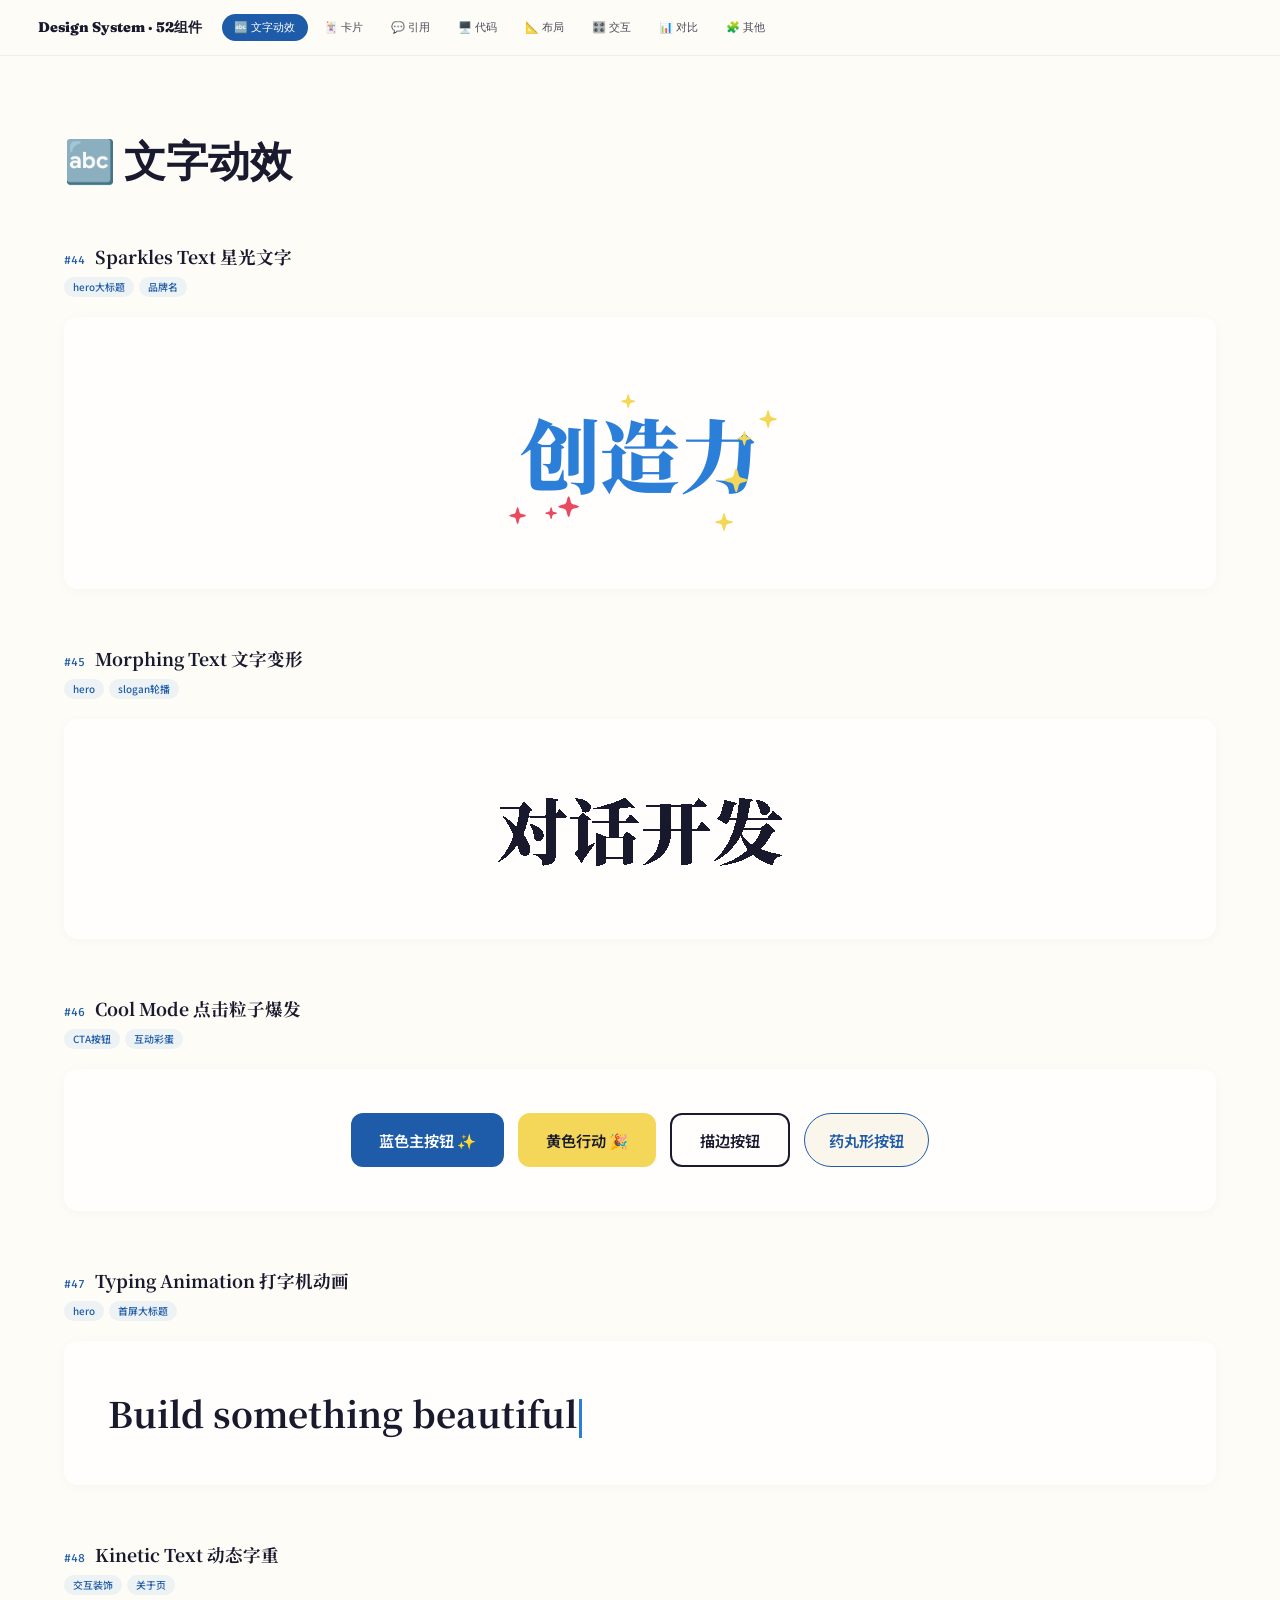
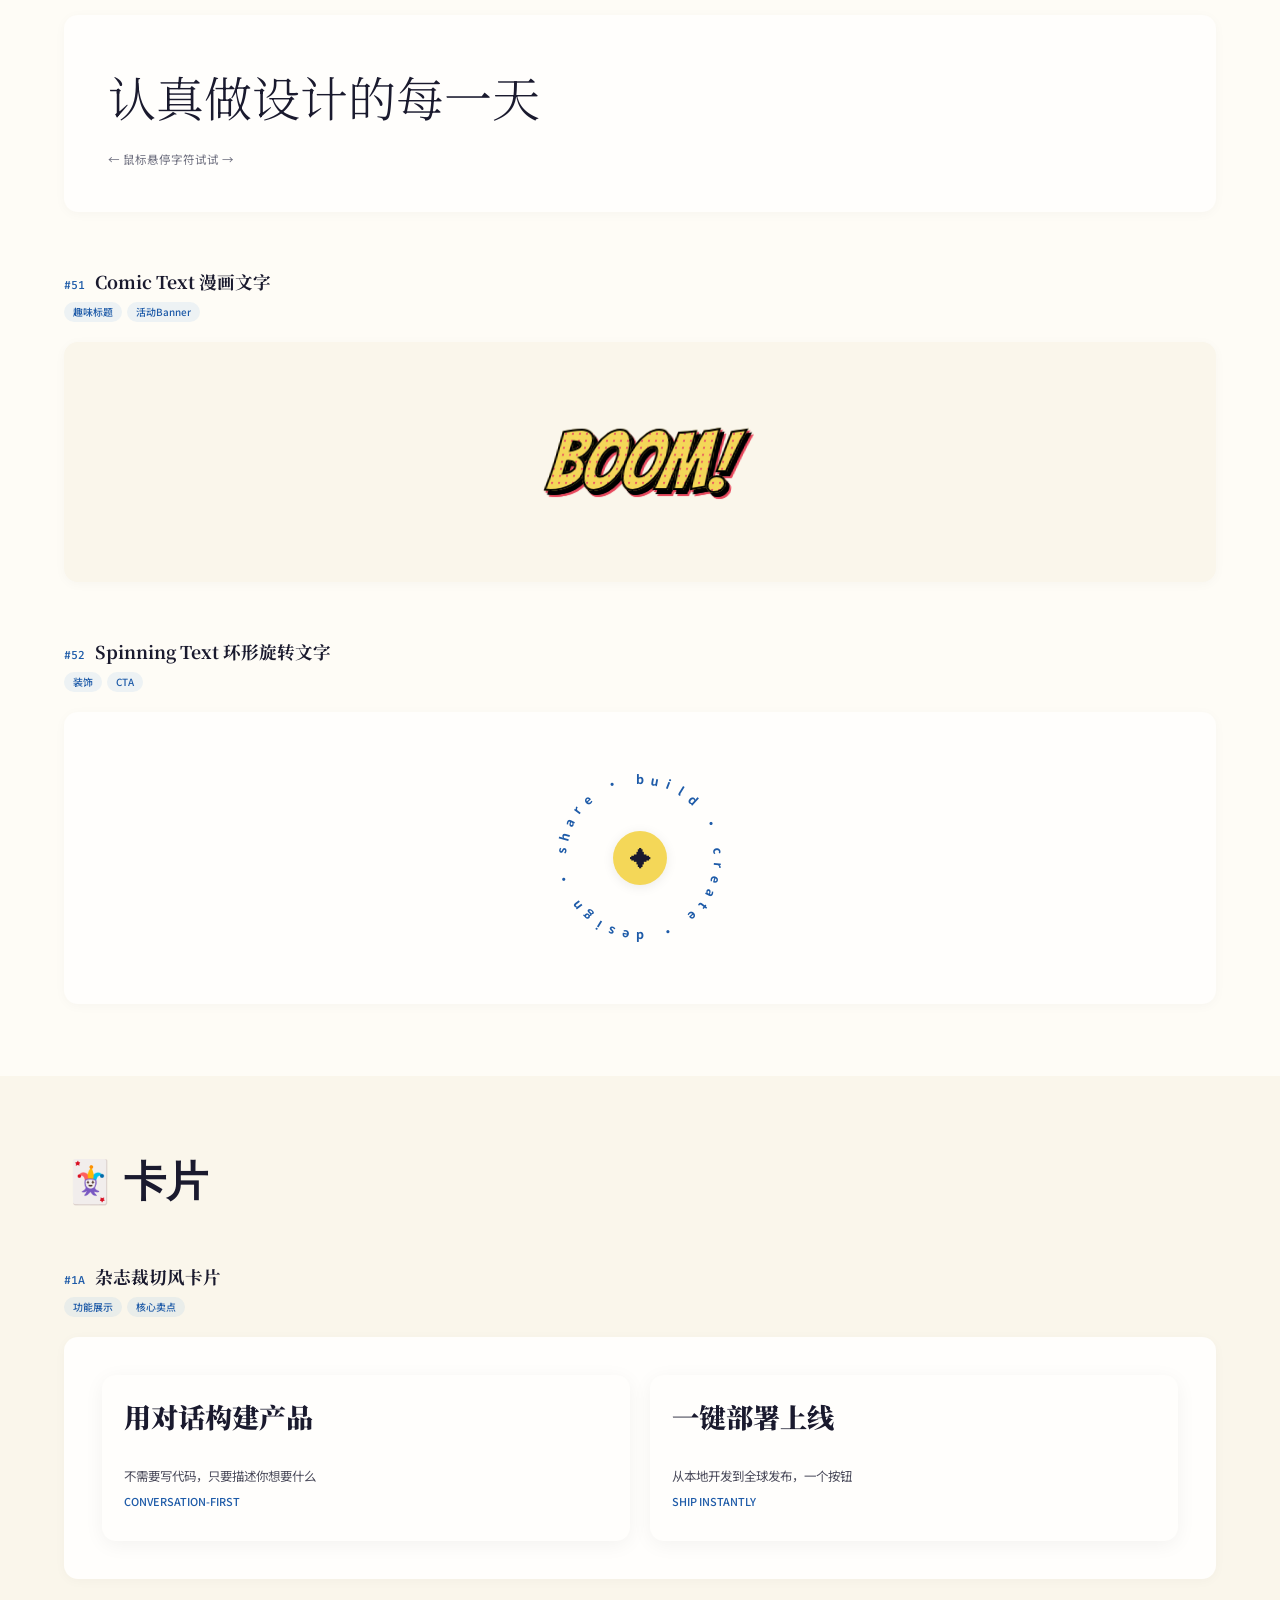
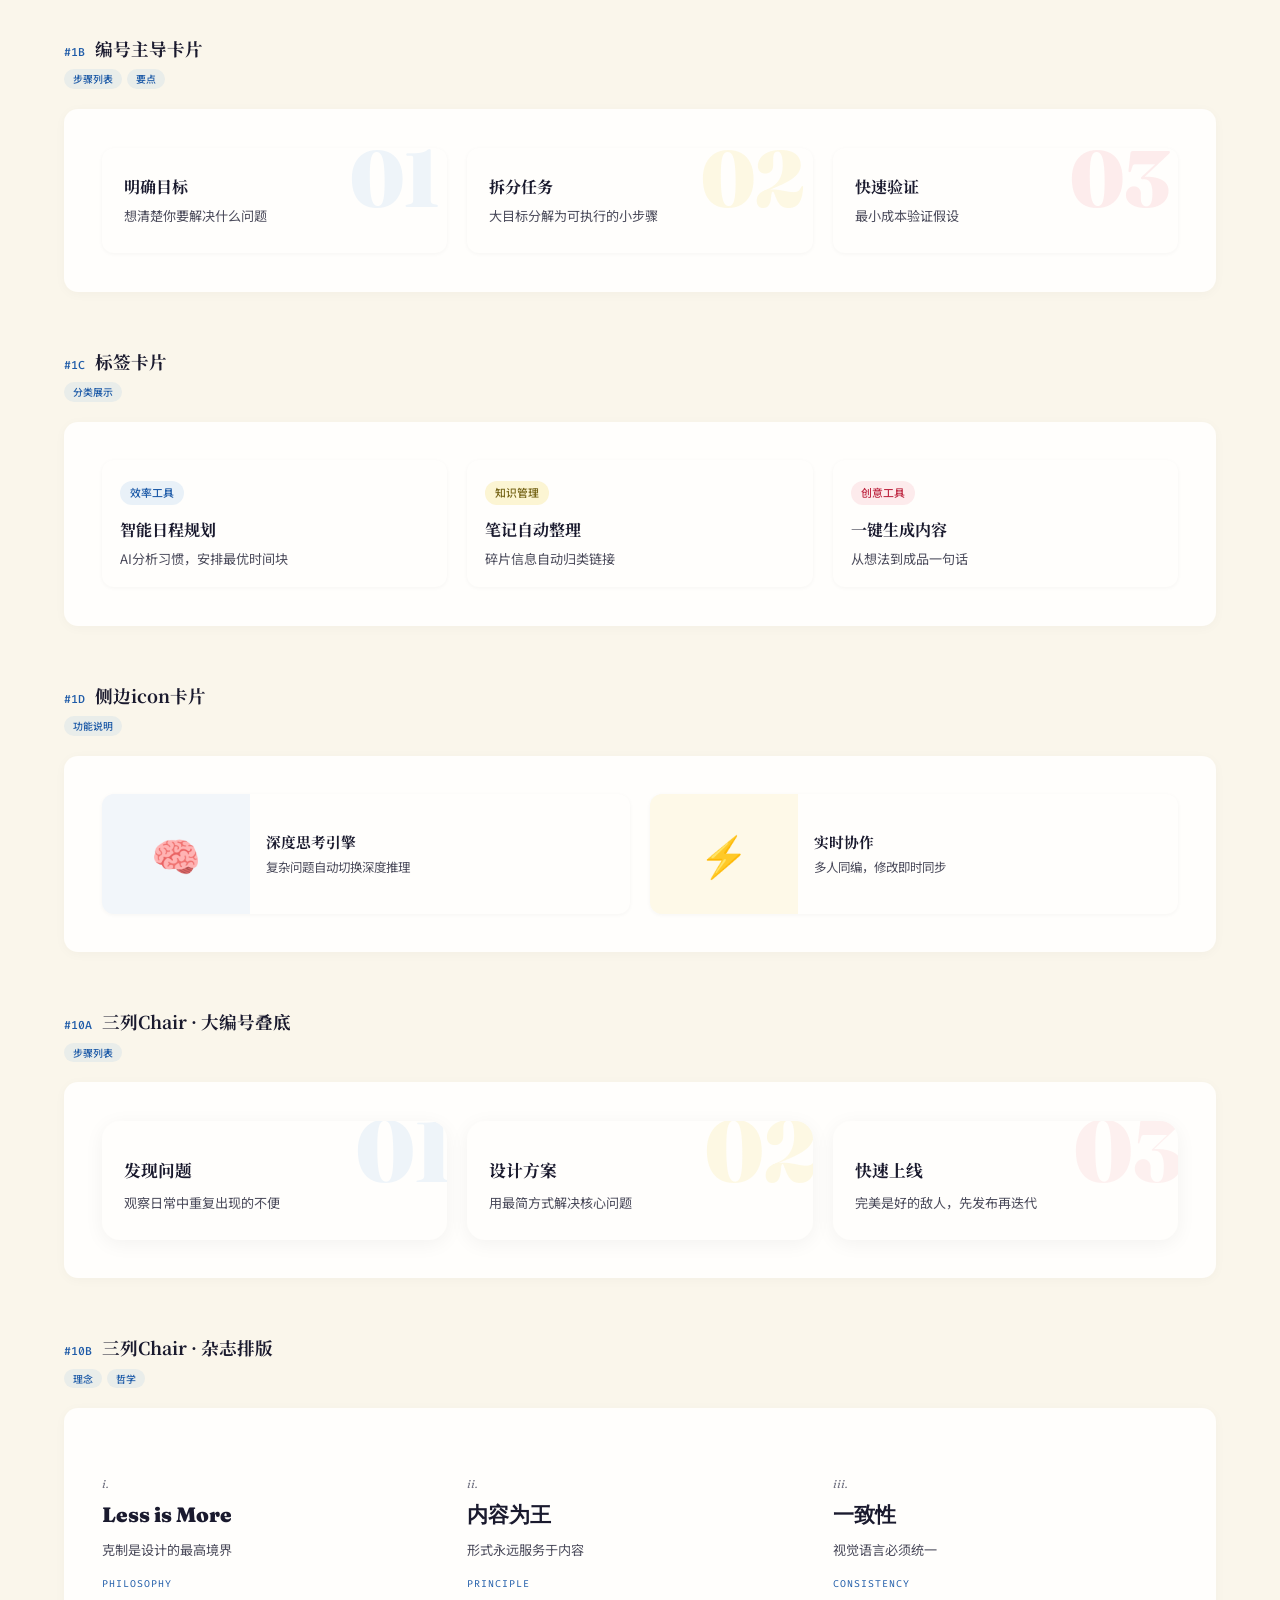
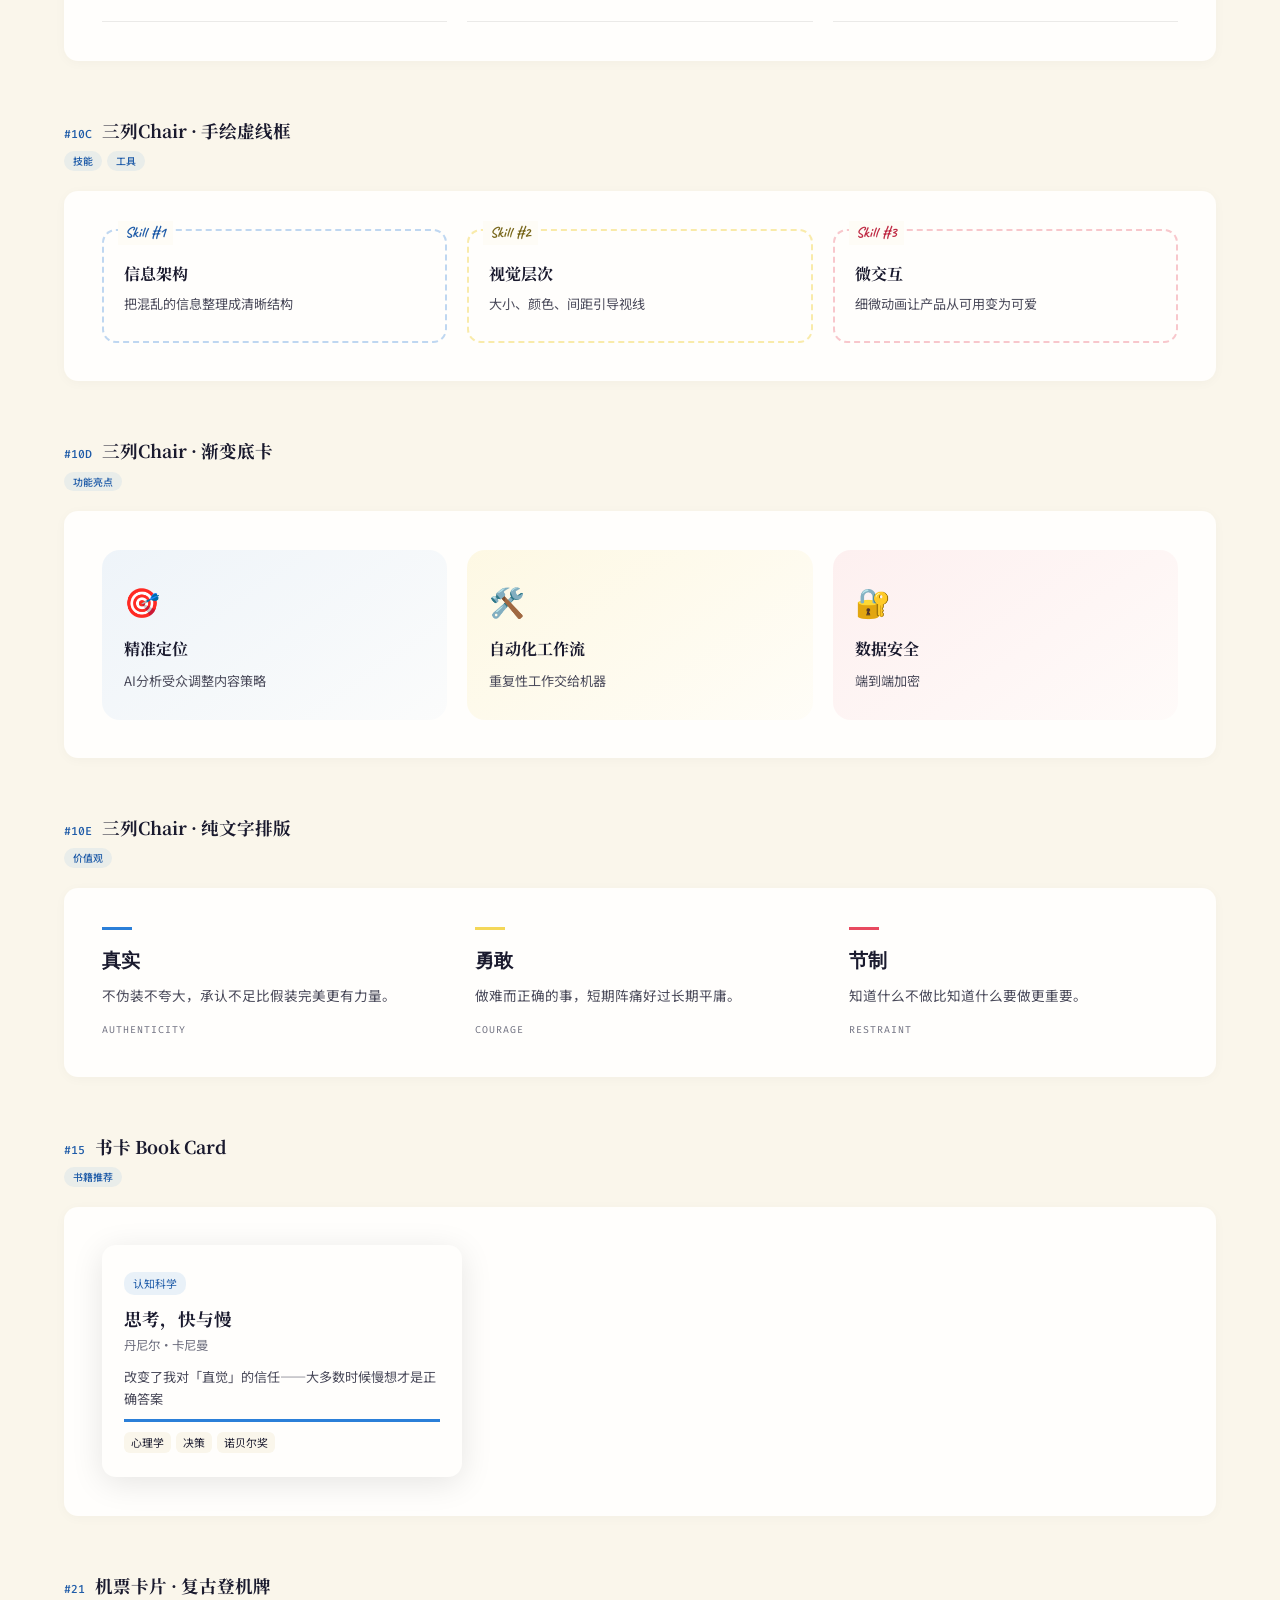
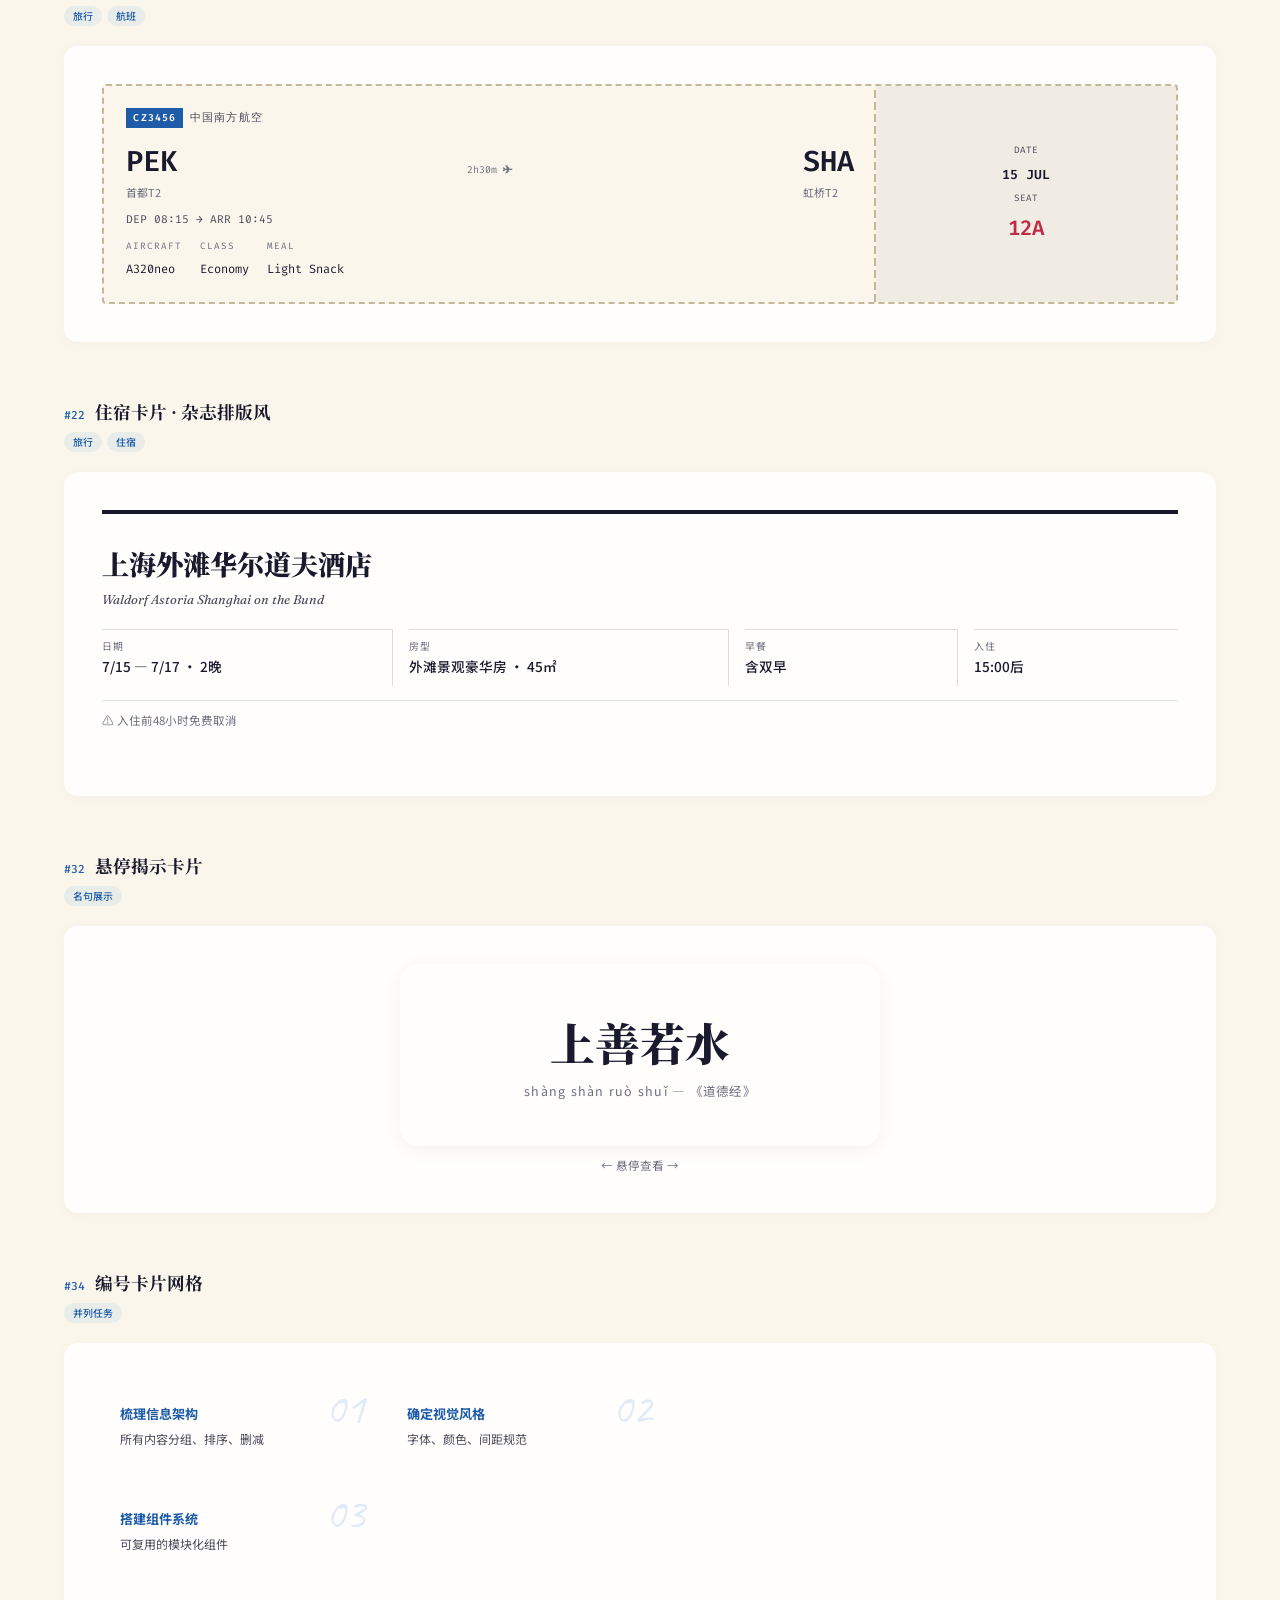
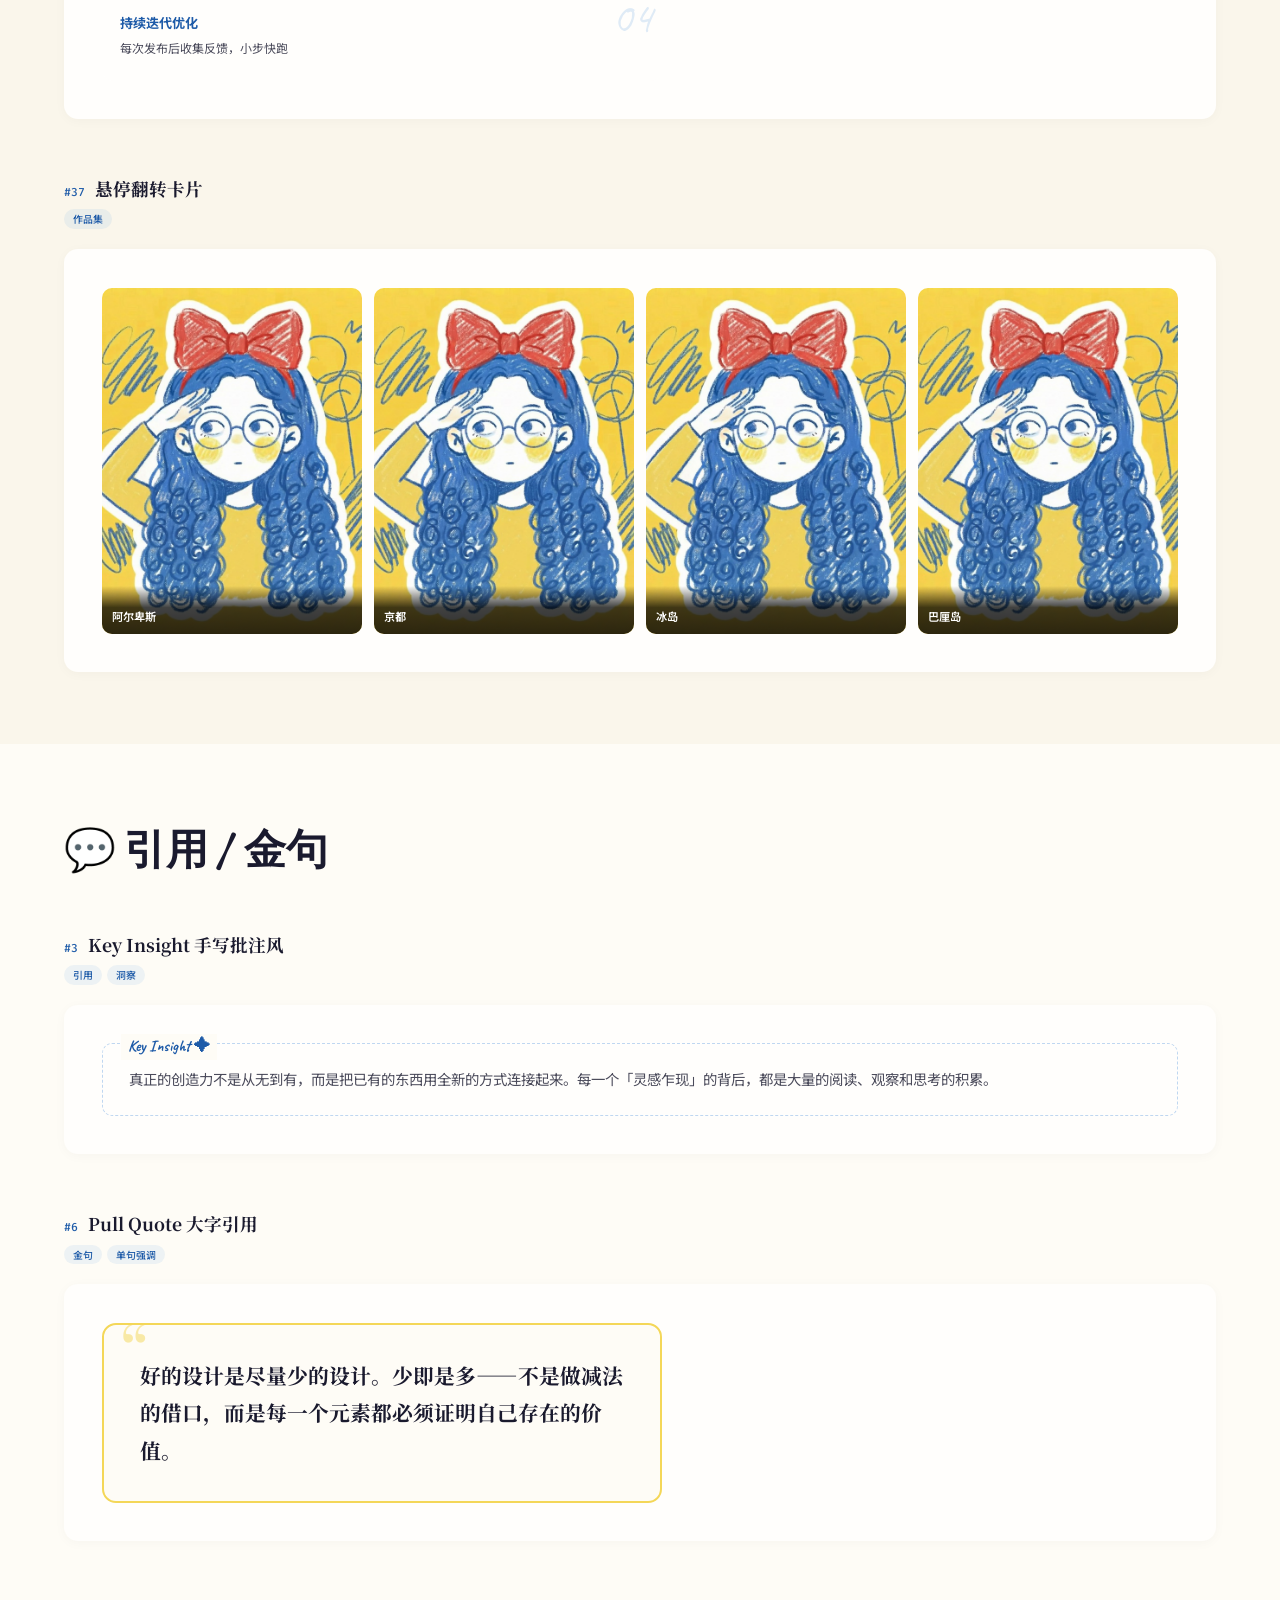
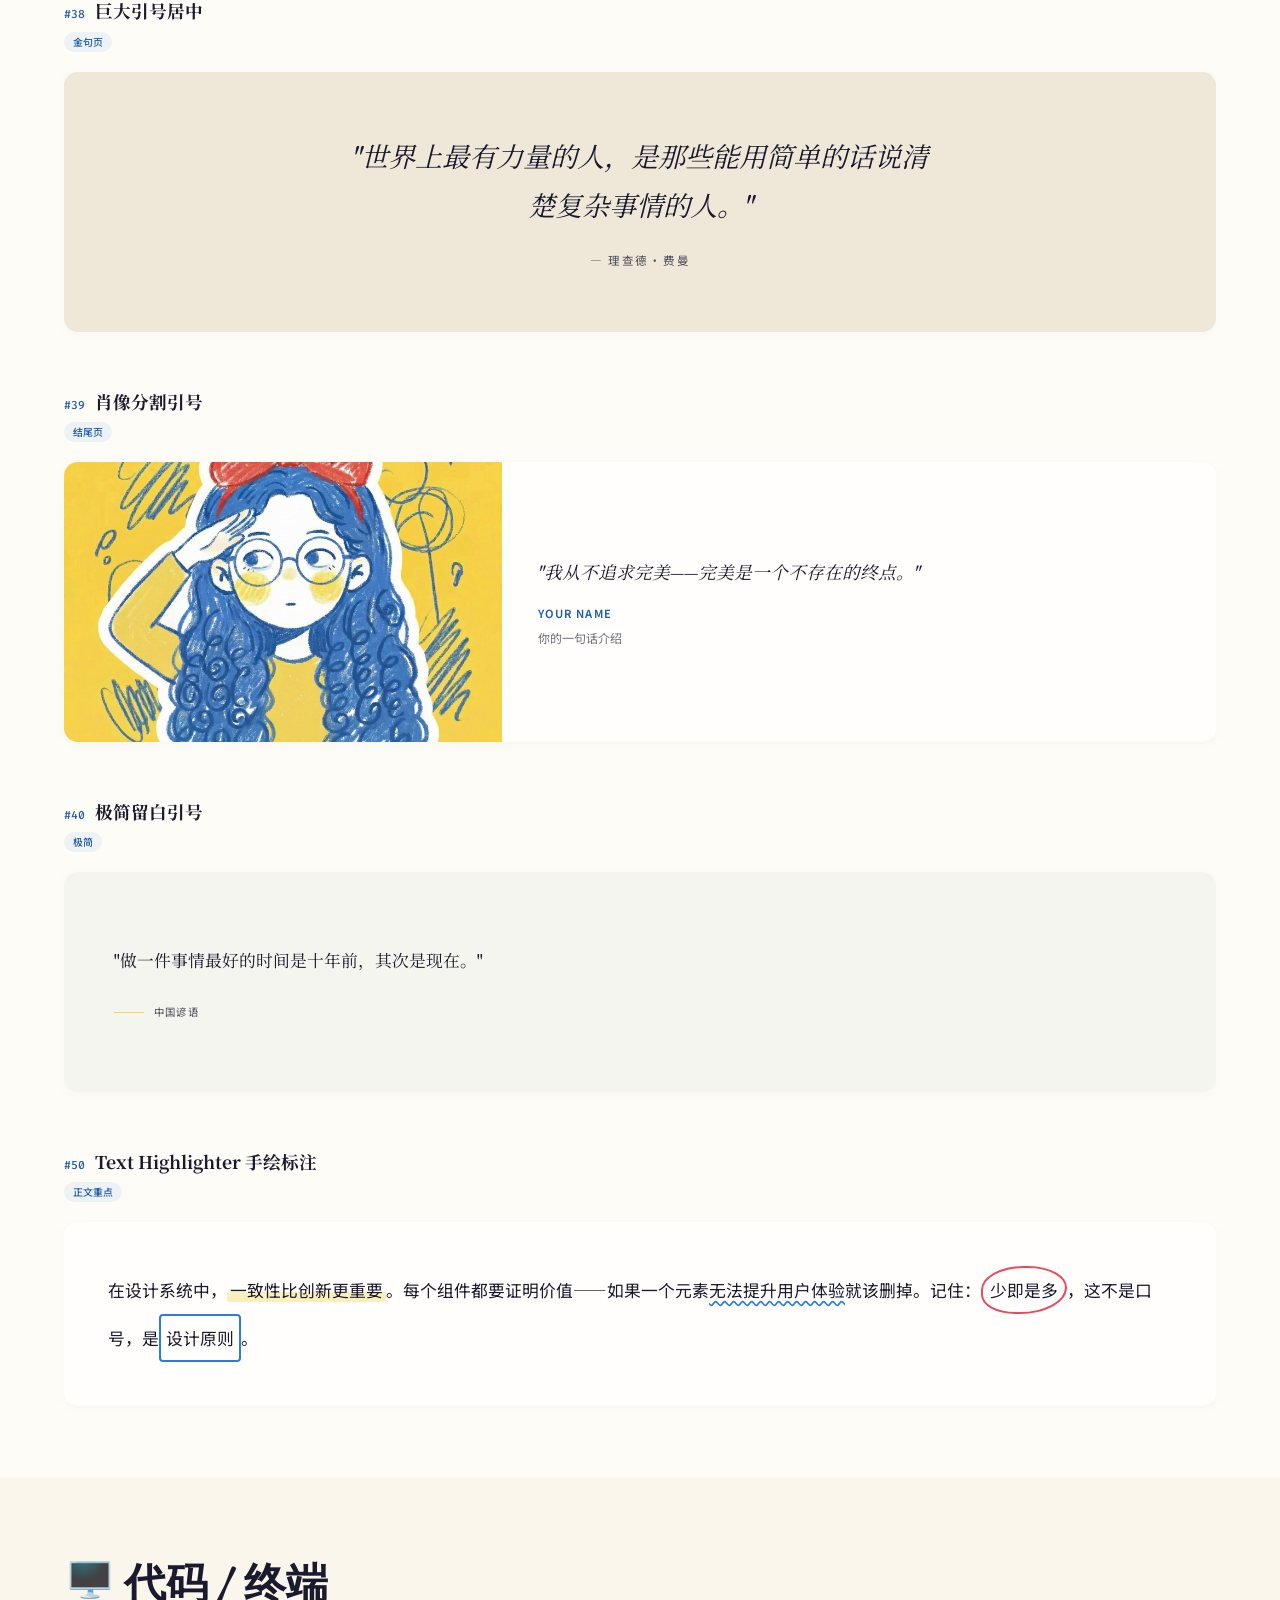
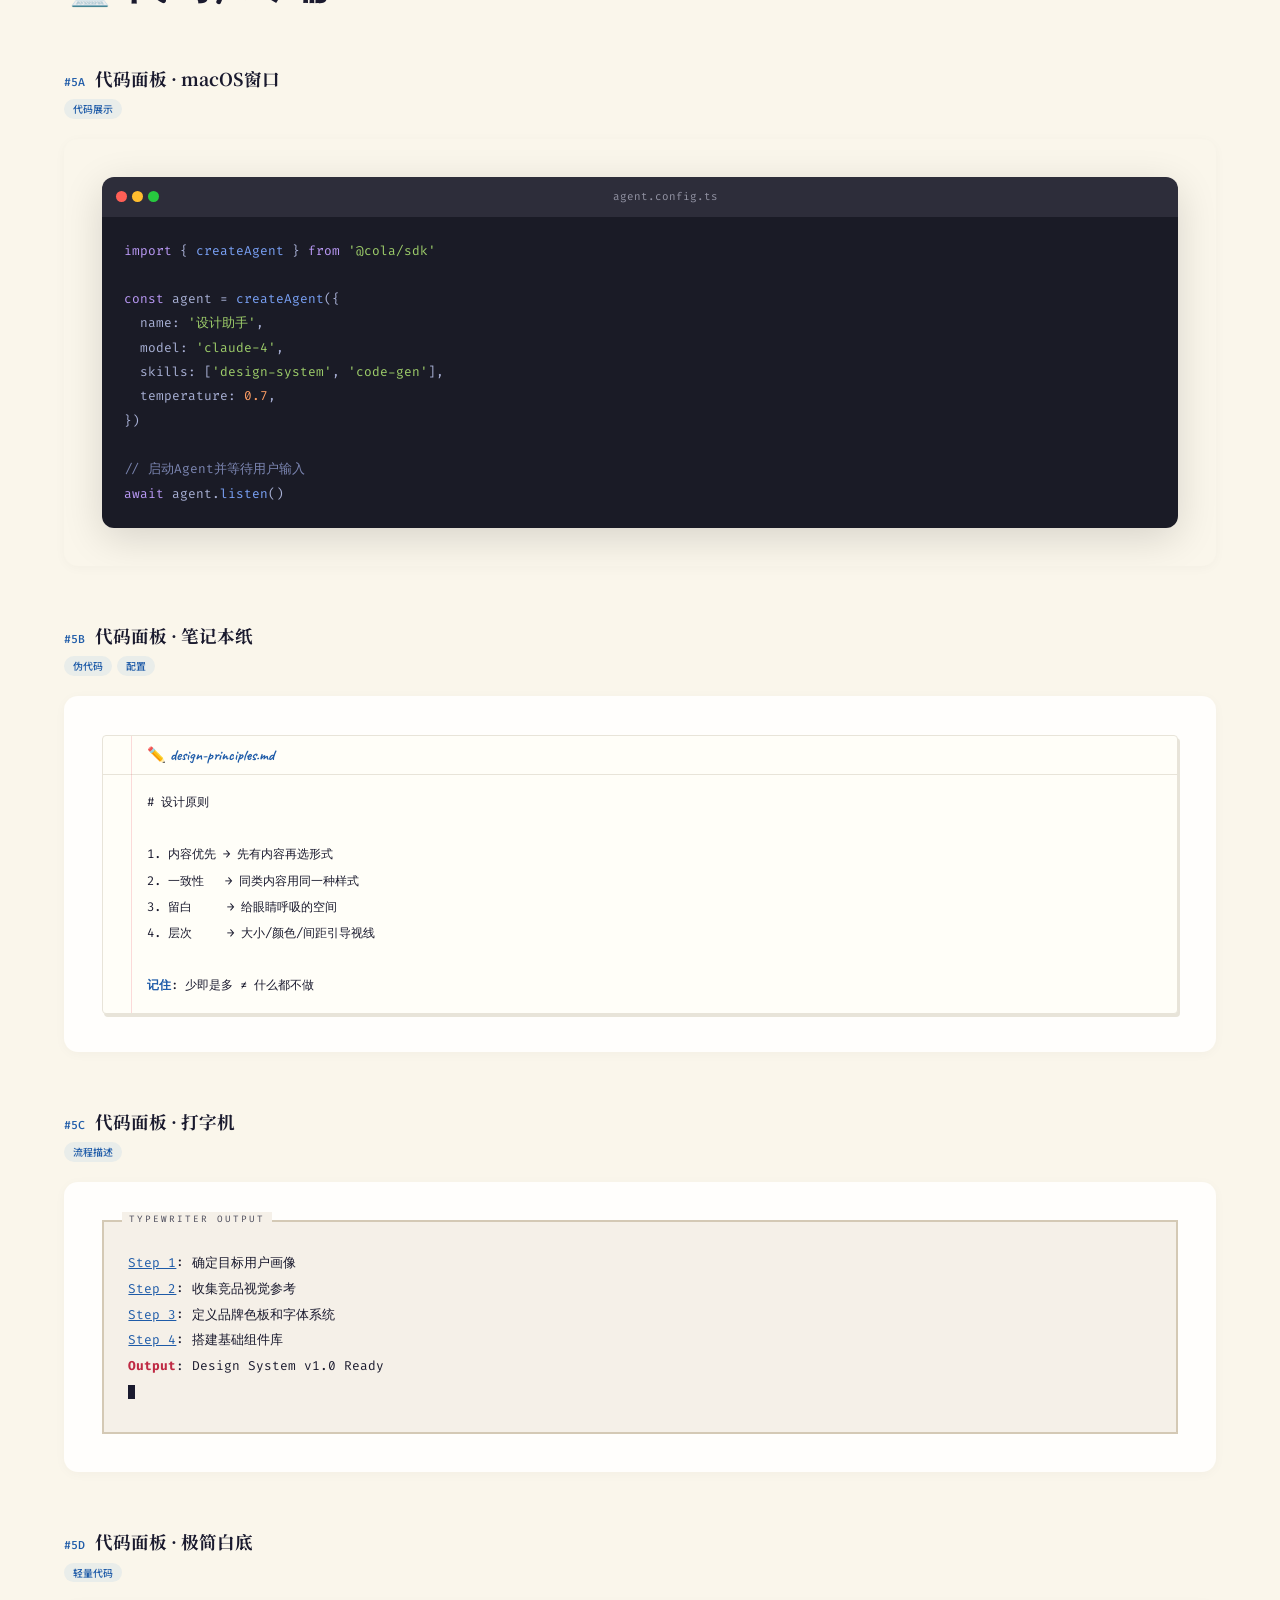
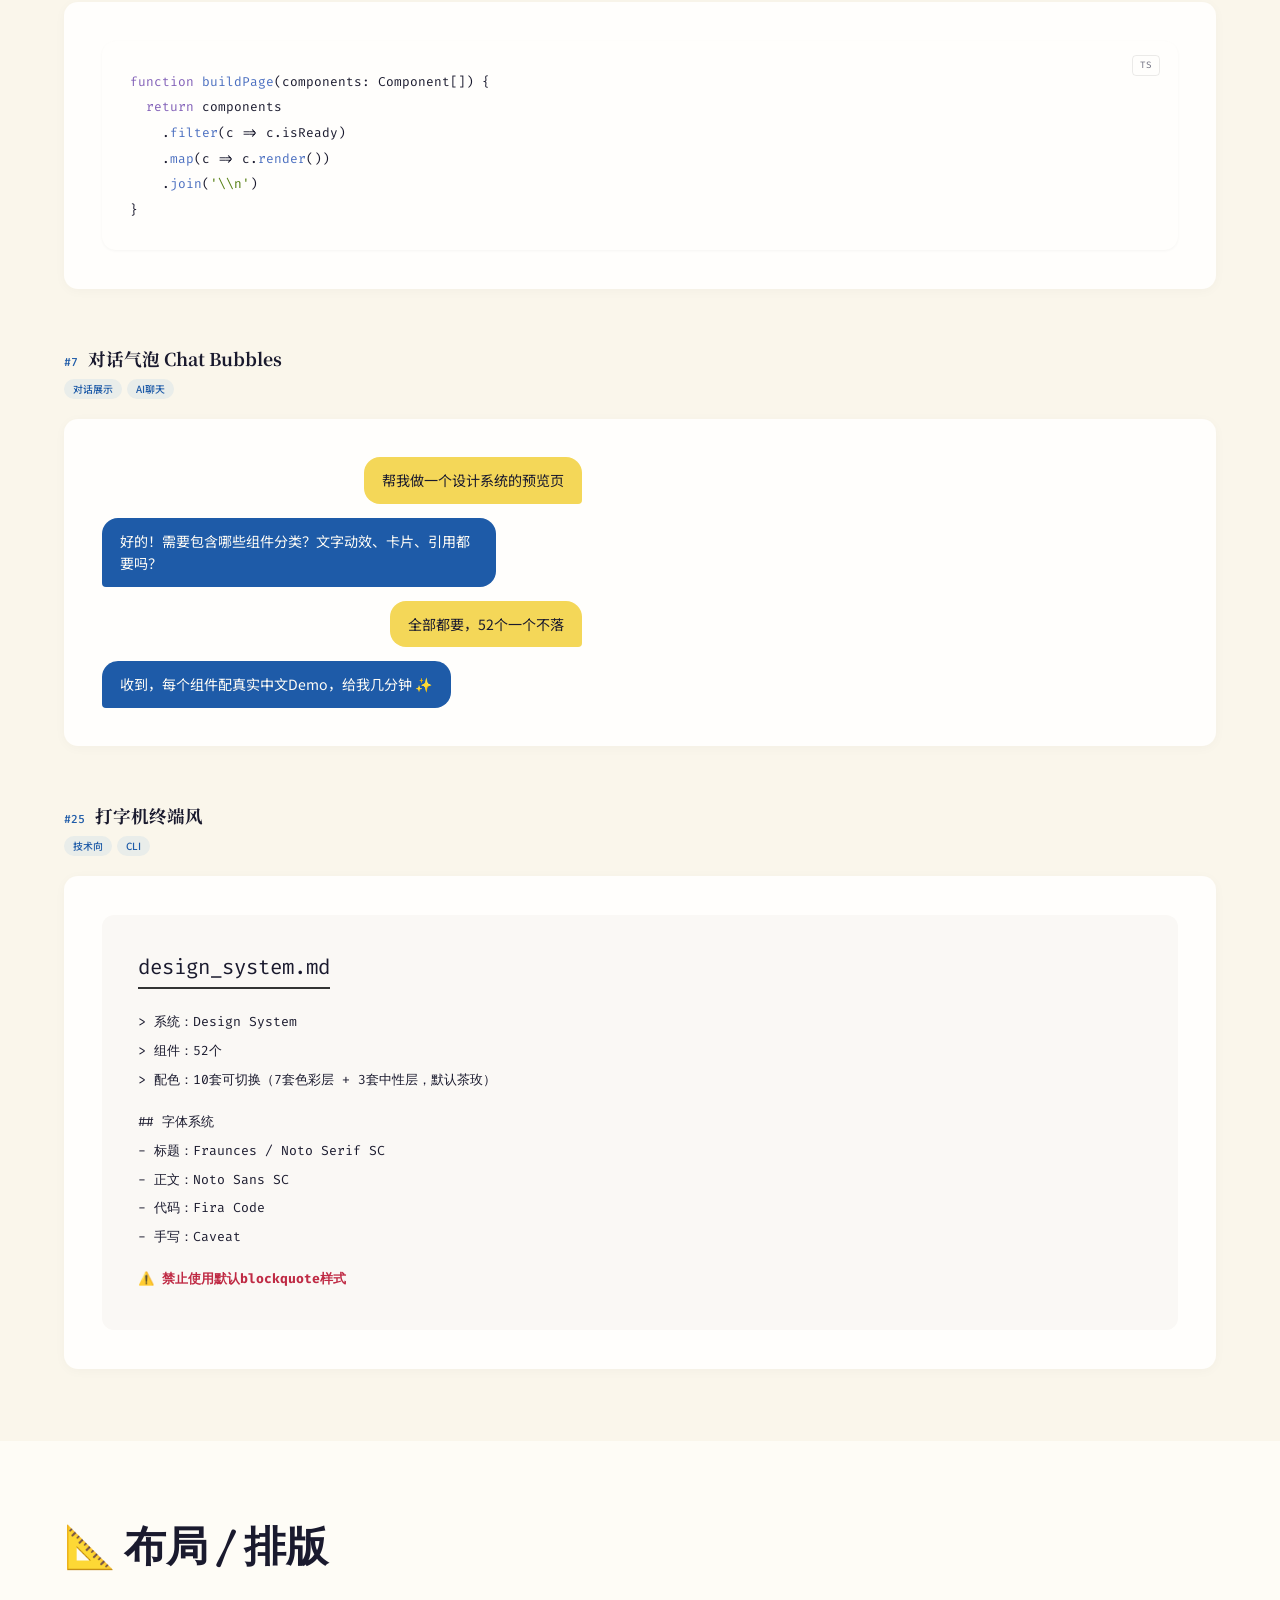
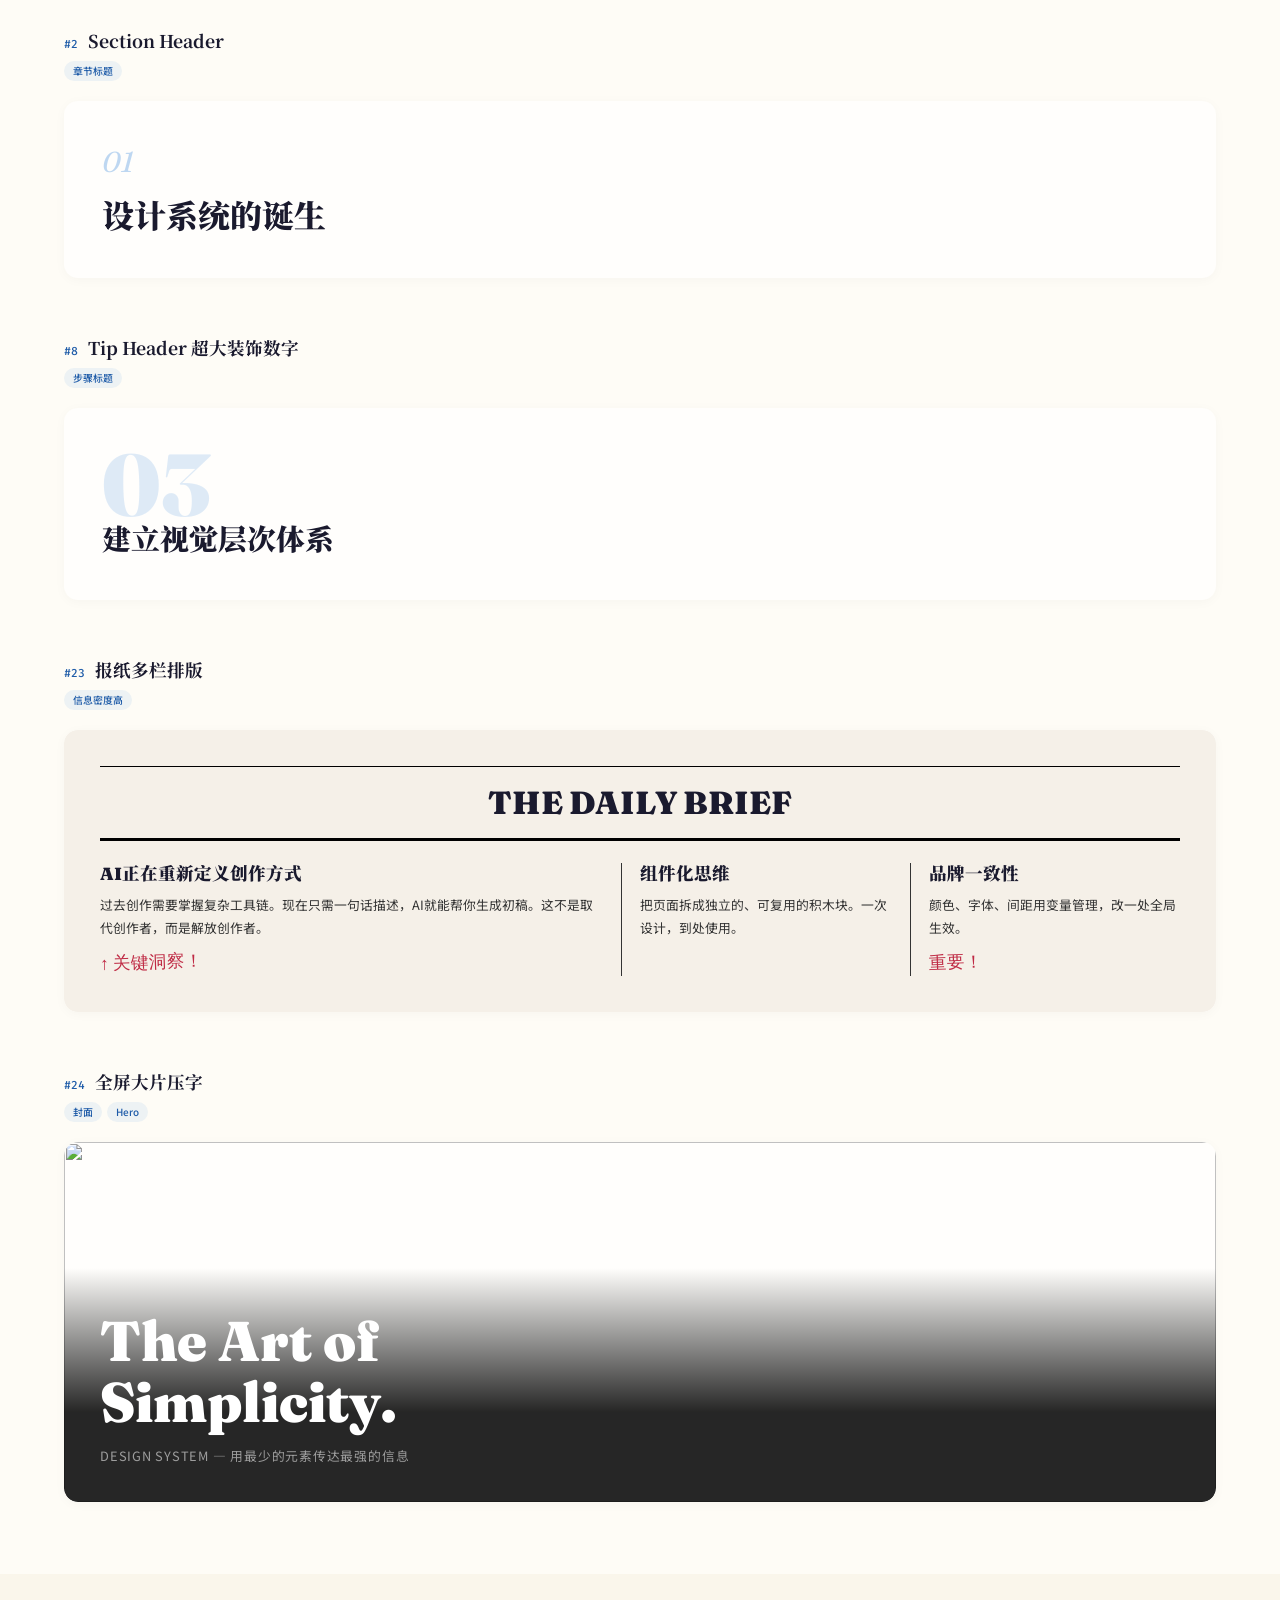
==== commit 8e0ea1b7: "fix(a11y): 52 组件预览页在 10 套配色下全部达到 WCAG AA components-preview.html 是组件库的门面，也是唯一把 52 个组件塞在一页里的文件， 所以是对比" ====
--- a/components-preview.html
+++ b/components-preview.html
@@ -1,5 +1,5 @@
 <!DOCTYPE html>
-<html lang="zh-CN" data-palette="a">
+<html lang="zh-CN" data-palette="rose">
 <head>
 <meta charset="UTF-8">
 <meta name="viewport" content="width=device-width, initial-scale=1.0">
@@ -29,54 +29,54 @@
 .pill{padding:2px 9px;border-radius:12px;font-size:.62rem;background:rgba(var(--brand-primary-rgb),.08);color:var(--brand-primary-deep);font-weight:500}
 .demo{padding:clamp(24px,3vw,44px);border-radius:14px;background:var(--card-bg);box-shadow:0 2px 12px rgba(0,0,0,.03);overflow:hidden}
 .sparkles-wrap{position:relative;display:inline-block;padding:12px 24px}
-.sparkles-text{font-family:'Noto Serif SC',serif;font-weight:900;font-size:clamp(3rem,8vw,5rem);color:var(--blue);position:relative;z-index:1}
+.sparkles-text{font-family:'Noto Serif SC',serif;font-weight:900;font-size:clamp(3rem,8vw,5rem);color:var(--brand-primary);position:relative;z-index:1}
 .sparkle{position:absolute;pointer-events:none;z-index:2;animation:sparkle-anim .8s ease-in-out infinite}
 @keyframes sparkle-anim{0%,100%{opacity:0;transform:scale(0) rotate(75deg)}50%{opacity:1;transform:scale(1) rotate(120deg)}}
 .morph-container{position:relative;width:100%;height:100px;text-align:center;filter:url(#threshold) blur(.6px)}
 .morph-text{font-family:'Noto Serif SC',serif;font-weight:900;font-size:clamp(2.5rem,7vw,4.5rem);position:absolute;inset:0;display:flex;align-items:center;justify-content:center;color:var(--ink)}
 .cool-btn{position:relative;cursor:pointer;font-family:'Noto Sans SC',sans-serif;font-size:.95rem;font-weight:600;padding:14px 28px;border-radius:12px;border:none;transition:all .2s}
-.cool-btn-blue{background:var(--brand-primary-deep);color:#fff}.cool-btn-blue:hover{transform:translateY(-2px)}
-.cool-btn-yellow{background:var(--yellow);color:var(--ink)}.cool-btn-yellow:hover{transform:translateY(-2px)}
+.cool-btn-primary{background:var(--brand-primary-deep);color:#fff}.cool-btn-primary:hover{transform:translateY(-2px)}
+.cool-btn-accent{background:var(--brand-accent);color:var(--ink)}.cool-btn-accent:hover{transform:translateY(-2px)}
 .cool-btn-outline{background:transparent;color:var(--ink);border:2px solid var(--ink)}.cool-btn-outline:hover{background:var(--ink);color:var(--cream);transform:translateY(-2px)}
 .cool-btn-pill{background:var(--cream-dark);color:var(--brand-primary-deep);border:1.5px solid var(--brand-primary-deep);border-radius:999px;padding:12px 24px}.cool-btn-pill:hover{background:var(--brand-primary-deep);color:#fff;transform:translateY(-2px)}
 #_coolMode_effect{overflow:hidden;position:fixed;inset:0;pointer-events:none;z-index:2147483647}
 .typing-container{font-family:'Noto Serif SC',serif;font-size:clamp(1.5rem,4vw,2.2rem);font-weight:700;min-height:2.8rem}
-.typing-cursor{display:inline-block;width:3px;height:1.1em;background:var(--blue);margin-left:2px;vertical-align:text-bottom;animation:blink 1s steps(1) infinite}
+.typing-cursor{display:inline-block;width:3px;height:1.1em;background:var(--brand-primary);margin-left:2px;vertical-align:text-bottom;animation:blink 1s steps(1) infinite}
 @keyframes blink{0%,100%{opacity:1}50%{opacity:0}}
 .kinetic-text{display:flex;flex-wrap:wrap;font-weight:300;font-family:'Noto Serif SC',serif;font-size:clamp(2rem,5vw,3rem)}
 .kinetic-text span{display:inline-block;transition:font-weight .4s,color .4s,padding .4s;cursor:default}
-.kinetic-text span:hover{font-weight:900;padding-inline:.06em;color:var(--blue)}
-.comic-text{font-family:'Bangers',Impact,sans-serif;font-size:clamp(3rem,8vw,5rem);-webkit-text-stroke:2px #000;transform:skewX(-8deg);filter:drop-shadow(4px 4px 0 #000) drop-shadow(2px 2px 0 var(--red));background-color:var(--yellow);background-image:radial-gradient(circle at 1px 1px,var(--red) 1px,transparent 0);background-size:7px 7px;-webkit-background-clip:text;-webkit-text-fill-color:transparent;background-clip:text;animation:comic-pop .6s cubic-bezier(.175,.885,.32,1.275) forwards;opacity:0}
+.kinetic-text span:hover{font-weight:900;padding-inline:.06em;color:var(--brand-primary)}
+.comic-text{font-family:'Bangers',Impact,sans-serif;font-size:clamp(3rem,8vw,5rem);-webkit-text-stroke:2px #000;transform:skewX(-8deg);filter:drop-shadow(4px 4px 0 #000) drop-shadow(2px 2px 0 var(--brand-pop));background-color:var(--brand-accent);background-image:radial-gradient(circle at 1px 1px,var(--brand-pop) 1px,transparent 0);background-size:7px 7px;-webkit-background-clip:text;-webkit-text-fill-color:transparent;background-clip:text;animation:comic-pop .6s cubic-bezier(.175,.885,.32,1.275) forwards;opacity:0}
 @keyframes comic-pop{from{opacity:0;transform:skewX(-8deg) scale(.8) rotate(-2deg)}to{opacity:1;transform:skewX(-8deg) scale(1) rotate(0)}}
 .spinning-wrap{position:relative;width:180px;height:180px;margin:0 auto}
 .spinning-container{position:relative;width:180px;height:180px;animation:spin 12s linear infinite}
 .spinning-container span{position:absolute;top:50%;left:50%;font-size:.78rem;font-weight:700;color:var(--brand-primary-deep)}
 @keyframes spin{to{transform:rotate(360deg)}}
-.spinning-center{position:absolute;top:50%;left:50%;transform:translate(-50%,-50%);width:54px;height:54px;border-radius:50%;background:var(--yellow);display:flex;align-items:center;justify-content:center;font-size:1.3rem;font-weight:900;box-shadow:0 2px 12px rgba(0,0,0,.08)}
+.spinning-center{position:absolute;top:50%;left:50%;transform:translate(-50%,-50%);width:54px;height:54px;border-radius:50%;background:var(--brand-accent);display:flex;align-items:center;justify-content:center;font-size:1.3rem;font-weight:900;box-shadow:0 2px 12px rgba(0,0,0,.08)}
 .g3{display:grid;grid-template-columns:repeat(3,1fr);gap:20px}
 .g2{display:grid;grid-template-columns:repeat(2,1fr);gap:20px}
-.magazine-card{padding:28px 22px;background:#fff;border-radius:14px;box-shadow:0 4px 20px rgba(0,0,0,.05)}
+.magazine-card{padding:28px 22px;background:var(--card-bg);border-radius:14px;box-shadow:0 4px 20px rgba(0,0,0,.05)}
 .magazine-card h3{font-family:'Fraunces','Noto Serif SC',serif;font-size:1.7rem;font-weight:900;line-height:1.15;min-height:50px}
 .magazine-card .desc{font-size:.78rem;color:var(--ink-light);margin-top:14px}
 .magazine-card .aux{font-size:.68rem;color:var(--brand-primary-deep);margin-top:6px;font-weight:500}
-.num-card{position:relative;padding:26px 22px;background:#fff;border-radius:12px;overflow:hidden;box-shadow:0 1px 4px rgba(0,0,0,.04)}
+.num-card{position:relative;padding:26px 22px;background:var(--card-bg);border-radius:12px;overflow:hidden;box-shadow:0 1px 4px rgba(0,0,0,.04)}
 .num-card .big{position:absolute;top:-10px;right:8px;font-family:'Fraunces',serif;font-size:5rem;font-weight:900;line-height:1;pointer-events:none}
 .num-card h3{font-family:'Noto Serif SC',serif;font-size:1rem;font-weight:700;margin-bottom:6px;position:relative}
 .num-card p{font-size:.82rem;color:var(--ink-light);position:relative;line-height:1.7}
-.tag-card{background:#fff;border-radius:12px;padding:18px;box-shadow:0 1px 4px rgba(0,0,0,.04)}
+.tag-card{background:var(--card-bg);border-radius:12px;padding:18px;box-shadow:0 1px 4px rgba(0,0,0,.04)}
 .tag-card .tp{display:inline-block;padding:3px 10px;border-radius:20px;font-size:.68rem;font-weight:500;margin-bottom:12px}
 .tp-b{background:rgba(var(--brand-primary-rgb),.1);color:var(--brand-primary-deep)}
 .tp-y{background:rgba(var(--brand-accent-rgb),.25);color:var(--brand-accent-ink)}
 .tp-r{background:rgba(var(--brand-pop-rgb),.1);color:var(--brand-pop-deep)}
 .tag-card h3{font-family:'Noto Serif SC',serif;font-size:1rem;font-weight:700;margin-bottom:6px}
 .tag-card p{font-size:.82rem;color:var(--ink-light)}
-.icon-card{display:flex;align-items:stretch;background:#fff;border-radius:12px;overflow:hidden;box-shadow:0 1px 4px rgba(0,0,0,.04);min-height:120px}
+.icon-card{display:flex;align-items:stretch;background:var(--card-bg);border-radius:12px;overflow:hidden;box-shadow:0 1px 4px rgba(0,0,0,.04);min-height:120px}
 .icon-card .ia{flex:0 0 28%;display:flex;align-items:center;justify-content:center;font-size:2.5rem}
 .icon-card .ic{flex:1;padding:16px;display:flex;flex-direction:column;justify-content:center}
 .icon-card h3{font-family:'Noto Serif SC',serif;font-size:.92rem;font-weight:700;margin-bottom:4px}
 .icon-card p{font-size:.78rem;color:var(--ink-light)}
 .chair-num .bn{position:absolute;top:-15px;right:-5px;font-family:'Fraunces',serif;font-size:5.5rem;font-weight:900;line-height:1;pointer-events:none}
-.chair-num{position:relative;background:white;border-radius:18px;padding:36px 22px 26px;box-shadow:0 4px 20px rgba(0,0,0,.05);overflow:hidden}
+.chair-num{position:relative;background:var(--card-bg);border-radius:18px;padding:36px 22px 26px;box-shadow:0 4px 20px rgba(0,0,0,.05);overflow:hidden}
 .chair-num h3{font-family:'Noto Serif SC',serif;font-size:1.05rem;font-weight:700;margin-bottom:8px;position:relative}
 .chair-num p{font-size:.82rem;color:var(--ink-light);line-height:1.7;position:relative}
 .chair-mag{padding:28px 0;border-bottom:1px solid rgba(0,0,0,.08)}
@@ -84,7 +84,7 @@
 .chair-mag h3{font-family:'Fraunces',serif;font-size:1.3rem;font-weight:900;line-height:1.2;margin-bottom:10px}
 .chair-mag p{font-size:.82rem;color:var(--ink-light);line-height:1.8}
 .chair-mag .tg{display:inline-block;margin-top:14px;font-family:'Fira Code',monospace;font-size:.62rem;color:var(--brand-primary-deep);text-transform:uppercase;letter-spacing:1px}
-.chair-dash{border:2px dashed;border-radius:14px;padding:26px 20px;position:relative;background:white}
+.chair-dash{border:2px dashed;border-radius:14px;padding:26px 20px;position:relative;background:var(--card-bg)}
 .chair-dash .lb{position:absolute;top:-10px;left:14px;font-family:'Caveat',cursive;font-size:.92rem;font-weight:700;background:var(--cream);padding:0 7px}
 .chair-dash h3{font-family:'Noto Serif SC',serif;font-size:1rem;font-weight:700;margin-bottom:6px;margin-top:4px}
 .chair-dash p{font-size:.82rem;color:var(--ink-light);line-height:1.7}
@@ -96,12 +96,12 @@
 .chair-typo h3{font-family:'Fraunces',serif;font-size:1.2rem;font-weight:900;margin-bottom:10px;line-height:1.3}
 .chair-typo p{font-size:.85rem;color:var(--ink-light);line-height:1.9}
 .chair-typo .mt{display:block;margin-top:14px;font-family:'Fira Code',monospace;font-size:.62rem;color:var(--ink-faint);text-transform:uppercase;letter-spacing:1px}
-.book-card{background:#fff;border-radius:14px;padding:24px 22px;box-shadow:0 6px 32px rgba(0,0,0,.1);max-width:360px;transition:transform .2s}
+.book-card{background:var(--card-bg);border-radius:14px;padding:24px 22px;box-shadow:0 6px 32px rgba(0,0,0,.1);max-width:360px;transition:transform .2s}
 .book-card:hover{transform:translateY(-3px)}
 .book-card .bdg{display:inline-block;padding:3px 9px;border-radius:10px;font-size:.68rem;background:rgba(var(--brand-primary-rgb),.1);color:var(--brand-primary-deep);margin-bottom:.6rem}
 .book-card h3{font-family:'Noto Serif SC',serif;font-size:1.1rem;font-weight:700;margin-bottom:3px}
 .book-card .au{font-size:.78rem;color:var(--ink-faint);margin-bottom:10px}
-.book-card .vd{border-bottom:3px solid var(--blue);padding-bottom:8px;font-size:.82rem;color:var(--ink-light);margin:.6rem 0;line-height:1.7}
+.book-card .vd{border-bottom:3px solid var(--brand-primary);padding-bottom:8px;font-size:.82rem;color:var(--ink-light);margin:.6rem 0;line-height:1.7}
 .book-card .tgs{display:flex;gap:5px;margin-top:10px}
 .book-card .tgs span{padding:2px 7px;border-radius:6px;font-size:.68rem;background:var(--cream-dark)}
 .ticket{background:var(--cream-dark);border:2px dashed #c4b89a;border-radius:4px;display:flex;position:relative;overflow:hidden}
@@ -129,16 +129,16 @@
 .hotel .dl{font-size:.62rem;text-transform:uppercase;letter-spacing:.1em;color:var(--ink-faint);margin-bottom:2px}
 .hotel .dv{font-size:.85rem;font-weight:500}
 .hotel .nt{margin-top:14px;font-size:.72rem;color:var(--ink-faint);padding-top:10px;border-top:1px solid #e0ddd4}
-.reveal-card{position:relative;max-width:480px;text-align:center;padding:44px 36px;background:#fff;border-radius:18px;box-shadow:0 4px 18px rgba(0,0,0,.05);overflow:hidden;margin:0 auto}
+.reveal-card{position:relative;max-width:480px;text-align:center;padding:44px 36px;background:var(--card-bg);border-radius:18px;box-shadow:0 4px 18px rgba(0,0,0,.05);overflow:hidden;margin:0 auto}
 .reveal-card .rt{font-family:'Noto Serif SC',serif;font-size:clamp(2rem,5vw,2.8rem);font-weight:900;line-height:1.5;position:relative;z-index:2}
 .reveal-card .rs{font-size:.78rem;color:var(--ink-faint);margin-top:.4rem;letter-spacing:.1em;position:relative;z-index:2}
 .reveal-card .ro{position:absolute;inset:0;background:var(--brand-primary-deep);color:#fff;display:flex;flex-direction:column;justify-content:center;align-items:center;padding:36px;opacity:0;transition:opacity .4s;z-index:3;border-radius:18px}
 .reveal-card:hover .ro{opacity:1}
 .reveal-card .ro p{font-size:.88rem;line-height:2;text-align:center}
 .numgrid{display:grid;grid-template-columns:repeat(2,1fr);gap:14px;max-width:560px}
-.numgrid-card{background:#fff;border-radius:12px;padding:22px 18px;position:relative;overflow:hidden;transition:transform .2s}
+.numgrid-card{background:var(--card-bg);border-radius:12px;padding:22px 18px;position:relative;overflow:hidden;transition:transform .2s}
 .numgrid-card:hover{transform:translateY(-2px)}
-.numgrid-card::before{content:attr(data-num);position:absolute;top:-8px;right:10px;font-family:'Caveat',cursive;font-size:2.8rem;color:var(--blue);opacity:.15}
+.numgrid-card::before{content:attr(data-num);position:absolute;top:-8px;right:10px;font-family:'Caveat',cursive;font-size:2.8rem;color:var(--brand-primary);opacity:.15}
 .numgrid-card h4{font-size:.82rem;font-weight:700;margin-bottom:4px;color:var(--brand-primary-deep)}
 .numgrid-card p{font-size:.75rem;color:var(--ink-light);line-height:1.8}
 .numgrid-card.full{grid-column:1/-1}
@@ -150,17 +150,17 @@
 .fch .fb{transform:rotateY(180deg);background:var(--dark-panel);padding:16px;display:flex;flex-direction:column;justify-content:center;color:#fff}
 .fch .ff img{width:100%;height:100%;object-fit:cover}
 .fch .ff .lbl{position:absolute;bottom:0;left:0;right:0;padding:22px 10px 8px;background:linear-gradient(to top,rgba(0,0,0,.82) 0%,rgba(0,0,0,.74) 55%,transparent 100%);color:#fff;font-size:.7rem;font-weight:600}
-.key-note{position:relative;padding:22px 26px;background:white;border-radius:10px;border:1.5px dashed rgba(var(--brand-primary-rgb),.3)}
+.key-note{position:relative;padding:22px 26px;background:var(--card-bg);border-radius:10px;border:1.5px dashed rgba(var(--brand-primary-rgb),.3)}
 .key-note .kt{position:absolute;top:-10px;left:18px;font-family:'Caveat',cursive;font-size:1rem;color:var(--brand-primary-deep);background:var(--cream);padding:0 7px;font-weight:700}
 .key-note p{font-size:.9rem;line-height:1.85;color:var(--ink-light)}
-.pullquote{padding:32px 36px;background:var(--cream);border-radius:14px;border:2px solid var(--yellow);position:relative;max-width:560px}
-.pullquote::before{content:'\201C';font-family:'Fraunces',serif;font-size:4.5rem;color:var(--yellow);position:absolute;top:-8px;left:18px;opacity:.5;line-height:1}
+.pullquote{padding:32px 36px;background:var(--cream);border-radius:14px;border:2px solid var(--brand-accent);position:relative;max-width:560px}
+.pullquote::before{content:'\201C' / '';font-family:'Fraunces',serif;font-size:4.5rem;color:var(--brand-accent);position:absolute;top:-8px;left:18px;opacity:.5;line-height:1}
 .pullquote p{font-family:'Noto Serif SC',serif;font-size:clamp(1rem,2vw,1.3rem);font-weight:700;line-height:1.8}
-.hl-yellow{background:linear-gradient(180deg,transparent 60%,rgba(var(--brand-accent-rgb),.4) 60%);padding:0 3px;border-radius:2px}
-.hl-wave{text-decoration:underline wavy var(--blue);text-underline-offset:4px}
-.hl-circle{border:2.5px solid var(--red);border-radius:50% 45% 55% 40%/50% 45% 55% 40%;padding:2px 7px;display:inline-block;animation:wiggle 3s ease-in-out infinite}
+.hl-mark{background:linear-gradient(180deg,transparent 60%,rgba(var(--brand-accent-rgb),.4) 60%);padding:0 3px;border-radius:2px}
+.hl-wave{text-decoration:underline wavy var(--brand-primary);text-underline-offset:4px}
+.hl-circle{border:2.5px solid var(--brand-pop);border-radius:50% 45% 55% 40%/50% 45% 55% 40%;padding:2px 7px;display:inline-block;animation:wiggle 3s ease-in-out infinite}
 @keyframes wiggle{0%,100%{transform:rotate(-1deg)}50%{transform:rotate(1deg)}}
-.hl-box{border:2.5px solid var(--blue);border-radius:4px;padding:2px 5px;display:inline-block}
+.hl-box{border:2.5px solid var(--brand-primary);border-radius:4px;padding:2px 5px;display:inline-block}
 .code-mac{border-radius:12px;overflow:hidden;box-shadow:0 10px 40px rgba(0,0,0,.14)}
 .code-mac .tb{background:#2d2d3a;padding:11px 14px;display:flex;align-items:center;gap:7px}
 .code-mac .dots{display:flex;gap:5px}
@@ -190,15 +190,15 @@
 .code-cl pre{font-family:'Fira Code',monospace;font-size:.8rem;line-height:2;margin:0;white-space:pre-wrap}
 .chat{display:flex;flex-direction:column;gap:14px;max-width:480px}
 .bubble{padding:12px 18px;border-radius:16px;max-width:82%;font-size:.88rem;line-height:1.6}
-.bubble.u{background:var(--yellow);color:var(--ink);align-self:flex-end;border-bottom-right-radius:4px}
+.bubble.u{background:var(--brand-accent);color:var(--ink);align-self:flex-end;border-bottom-right-radius:4px}
 .bubble.a{background:var(--brand-primary-deep);color:var(--cream);align-self:flex-start;border-bottom-left-radius:4px}
 .tw-sec{background:#faf8f5;padding:36px;border-radius:12px}
 .tw-sec .hd{font-family:'Fira Code',monospace;font-size:1.3rem;border-bottom:2px solid #333;display:inline-block;padding-bottom:3px;margin-bottom:1.2rem}
 .tw-sec .ct{font-family:'Fira Code',monospace;font-size:.82rem;line-height:2.2;max-width:580px}
 .tw-sec .ct p{margin:0}.tw-sec .warn{color:var(--brand-pop-deep);font-weight:700}
-.sh-demo .sn{font-family:'Fraunces',serif;font-style:italic;font-size:1.8rem;color:var(--blue);opacity:.3;display:block;margin-bottom:.2rem}
+.sh-demo .sn{font-family:'Fraunces',serif;font-style:italic;font-size:1.8rem;color:var(--brand-primary);opacity:.3;display:block;margin-bottom:.2rem}
 .sh-demo .st{font-family:'Noto Serif SC',serif;font-weight:900;font-size:2rem}
-.th-demo .tn{font-family:'Fraunces',serif;font-size:5.5rem;font-weight:900;color:var(--blue);opacity:.15;line-height:.85;display:block}
+.th-demo .tn{font-family:'Fraunces',serif;font-size:5.5rem;font-weight:900;color:var(--brand-primary);opacity:.15;line-height:.85;display:block}
 .th-demo .tt{font-family:'Noto Serif SC',serif;font-weight:900;font-size:1.8rem;margin-top:-.4rem}
 .newspaper{background:#f5f0e8;padding:36px;border-radius:12px}
 .newspaper .mh{font-family:'Fraunces','Noto Serif SC',serif;font-size:2rem;font-weight:900;text-align:center;border-bottom:3px solid #000;border-top:1px solid #000;padding:10px 0;margin-bottom:22px}
@@ -221,19 +221,19 @@
 .filter-tag:hover:not(.active){background:rgba(0,0,0,.1)}
 .hscroll-track{display:flex;gap:20px;overflow-x:auto;scroll-snap-type:x mandatory;padding:16px 4px;-webkit-overflow-scrolling:touch}
 .hscroll-track::-webkit-scrollbar{height:4px}
-.hscroll-track::-webkit-scrollbar-thumb{background:var(--blue);border-radius:2px}
-.hscroll-card{min-width:300px;max-width:340px;flex-shrink:0;scroll-snap-align:center;background:#fff;border-radius:14px;padding:28px 24px;box-shadow:0 4px 18px rgba(0,0,0,.06);position:relative}
-.hscroll-card .hn{position:absolute;top:14px;right:18px;font-family:'Caveat',cursive;font-size:1.8rem;color:var(--blue);opacity:.3}
+.hscroll-track::-webkit-scrollbar-thumb{background:var(--brand-primary);border-radius:2px}
+.hscroll-card{min-width:300px;max-width:340px;flex-shrink:0;scroll-snap-align:center;background:var(--card-bg);border-radius:14px;padding:28px 24px;box-shadow:0 4px 18px rgba(0,0,0,.06);position:relative}
+.hscroll-card .hn{position:absolute;top:14px;right:18px;font-family:'Caveat',cursive;font-size:1.8rem;color:var(--brand-primary);opacity:.3}
 .hscroll-card h3{font-size:1.05rem;font-weight:700;margin-bottom:10px}
 .hscroll-card p{font-size:.8rem;color:var(--ink-light);line-height:1.9}
 .tab-bar{display:flex;border-bottom:2px solid rgba(var(--brand-primary-rgb),.2);margin-bottom:1.5rem}
 .tab-item{padding:9px 18px;font-size:.8rem;font-weight:500;cursor:pointer;border-bottom:3px solid transparent;margin-bottom:-2px;transition:all .2s;color:var(--ink-faint)}
-.tab-item.active{border-bottom-color:var(--blue);color:var(--ink);font-weight:700}
+.tab-item.active{border-bottom-color:var(--brand-primary);color:var(--ink);font-weight:700}
 .tab-panel{display:none;animation:fadeIn .3s}
 .tab-panel.active{display:block}
 .tab-panel h3{font-size:1.15rem;font-weight:700;margin-bottom:10px}
 .tab-panel p{font-size:.85rem;color:var(--ink-light);line-height:2;max-width:520px}
-.tab-ex{margin-top:.8rem;background:var(--cream-dark);border-radius:8px;padding:14px 18px;font-size:.85rem;color:var(--brand-primary-deep);border-bottom:3px solid var(--blue)}
+.tab-ex{margin-top:.8rem;background:var(--cream-dark);border-radius:8px;padding:14px 18px;font-size:.85rem;color:var(--brand-primary-deep);border-bottom:3px solid var(--brand-primary)}
 @keyframes fadeIn{from{opacity:0;transform:translateY(6px)}to{opacity:1;transform:none}}
 .acc-list{max-width:580px}
 .acc-item{border-bottom:1px solid rgba(var(--brand-primary-rgb),.12)}
@@ -253,13 +253,13 @@
 .carousel-slide h3{font-size:1.2rem;font-weight:700;margin-bottom:14px}
 .carousel-slide p{font-size:.82rem;color:var(--ink-light);line-height:2;max-width:400px;margin:0 auto}
 .carousel-nav{display:flex;justify-content:center;gap:14px;margin-top:1.2rem}
-.carousel-btn{width:36px;height:36px;border-radius:50%;border:1.5px solid var(--blue);background:transparent;cursor:pointer;font-size:.9rem;color:var(--brand-primary-deep);transition:all .2s}
+.carousel-btn{width:36px;height:36px;border-radius:50%;border:1.5px solid var(--brand-primary);background:transparent;cursor:pointer;font-size:.9rem;color:var(--brand-primary-deep);transition:all .2s}
 .carousel-btn:hover{background:var(--brand-primary-deep);color:#fff}
 .carousel-dots{display:flex;justify-content:center;gap:7px;margin-top:.8rem}
-.carousel-dot{width:7px;height:7px;border-radius:50%;background:var(--blue);opacity:.3;transition:all .2s;cursor:pointer}
+.carousel-dot{width:7px;height:7px;border-radius:50%;background:var(--brand-primary);opacity:.3;transition:all .2s;cursor:pointer}
 .carousel-dot.active{opacity:1;transform:scale(1.3)}
 .stack-wrap{position:relative;width:340px;height:240px;perspective:1000px;margin:1.2rem auto}
-.stack-card{position:absolute;inset:0;background:#fff;border-radius:14px;padding:28px;box-shadow:0 5px 20px rgba(0,0,0,.08);transition:all .4s;cursor:pointer}
+.stack-card{position:absolute;inset:0;background:var(--card-bg);border-radius:14px;padding:28px;box-shadow:0 5px 20px rgba(0,0,0,.08);transition:all .4s;cursor:pointer}
 .stack-card:nth-child(1){z-index:4;transform:translateY(0) scale(1)}
 .stack-card:nth-child(2){z-index:3;transform:translateY(10px) scale(.96);opacity:.8}
 .stack-card:nth-child(3){z-index:2;transform:translateY(20px) scale(.92);opacity:.6}
@@ -270,7 +270,7 @@
 .flip-3d{width:100%;height:100%;position:relative;transform-style:preserve-3d;transition:transform .6s;cursor:pointer}
 .flip-3d.flipped{transform:rotateY(180deg)}
 .flip-f,.flip-b{position:absolute;inset:0;backface-visibility:hidden;border-radius:18px;display:flex;flex-direction:column;justify-content:center;align-items:center;padding:36px}
-.flip-f{background:#fff;box-shadow:0 6px 28px rgba(0,0,0,.08)}
+.flip-f{background:var(--card-bg);box-shadow:0 6px 28px rgba(0,0,0,.08)}
 .flip-f h2{font-family:'Noto Serif SC',serif;font-size:clamp(1.6rem,4vw,2.5rem);line-height:1.5;text-align:center}
 .flip-f .fh{font-size:.72rem;color:var(--ink-faint);margin-top:1.5rem}
 .flip-b{background:var(--brand-primary-deep);color:#fff;transform:rotateY(180deg);text-align:center}
@@ -280,15 +280,15 @@
 .dark-reveal .bgc{position:absolute;top:50%;left:50%;transform:translate(-50%,-50%);font-family:'Noto Serif SC',serif;font-size:14rem;color:rgba(255,255,255,.03);pointer-events:none;line-height:1}
 .dark-reveal .drc{position:relative;z-index:1;text-align:center;max-width:460px}
 .dark-reveal .drc h2{font-family:'Noto Serif SC',serif;font-size:clamp(1.8rem,5vw,2.8rem);line-height:1.6;color:#fff;margin-bottom:1.2rem;font-weight:900}
-.dark-reveal .drd{width:36px;height:2px;background:var(--yellow);margin:0 auto 1.2rem}
+.dark-reveal .drd{width:36px;height:2px;background:var(--brand-accent);margin:0 auto 1.2rem}
 .dark-reveal .drt{font-size:.85rem;color:rgba(255,255,255,.6);line-height:2;opacity:0;transition:opacity .5s}
 .dark-reveal .drt.show{opacity:1}
-.dark-reveal .drb{margin-top:1.2rem;padding:7px 18px;border:1px solid var(--yellow);background:transparent;color:var(--yellow);border-radius:18px;font-size:.75rem;cursor:pointer;transition:all .2s}
-.dark-reveal .drb:hover{background:var(--yellow);color:#1a1a2e}
+.dark-reveal .drb{margin-top:1.2rem;padding:7px 18px;border:1px solid var(--brand-accent);background:transparent;color:var(--brand-accent);border-radius:18px;font-size:.75rem;cursor:pointer;transition:all .2s}
+.dark-reveal .drb:hover{background:var(--brand-accent);color:#1a1a2e}
 .checklist{max-width:520px}
 .cl-item{display:flex;align-items:flex-start;gap:12px;padding:12px 0;border-bottom:1px solid rgba(var(--brand-primary-rgb),.1)}
-.cl-chk{width:20px;height:20px;border-radius:5px;border:2px solid var(--blue);flex-shrink:0;margin-top:2px;cursor:pointer;transition:all .2s;display:flex;align-items:center;justify-content:center}
-.cl-chk.checked{background:var(--blue);border-color:var(--blue)}
+.cl-chk{width:20px;height:20px;border-radius:5px;border:2px solid var(--brand-primary);flex-shrink:0;margin-top:2px;cursor:pointer;transition:all .2s;display:flex;align-items:center;justify-content:center}
+.cl-chk.checked{background:var(--brand-primary);border-color:var(--brand-primary)}
 .cl-chk.checked::after{content:'\2713';color:#fff;font-size:.65rem}
 .cl-content h4{font-size:.82rem;font-weight:600;margin-bottom:2px}
 .cl-content p{font-size:.75rem;color:var(--ink-light);line-height:1.7}
@@ -299,7 +299,7 @@
 .gallery .main{flex:1;position:relative;overflow:hidden}
 .gallery .main img{position:absolute;inset:0;width:100%;height:100%;object-fit:cover;opacity:0;transition:opacity .4s}
 .gallery .main img.active{opacity:1}
-.gallery .panel{width:200px;background:#fff;padding:22px 14px;overflow-y:auto;flex-shrink:0;border-left:1px solid #eee}
+.gallery .panel{width:200px;background:var(--card-bg);padding:22px 14px;overflow-y:auto;flex-shrink:0;border-left:1px solid var(--border)}
 .gallery .panel h3{font-family:'Noto Serif SC',serif;font-size:.9rem;font-weight:800;margin-bottom:3px}
 .gallery .panel .gm{font-size:.7rem;color:var(--brand-primary-deep);font-weight:600;margin-bottom:10px}
 .gallery .panel .gd{font-size:.75rem;color:var(--ink-light);line-height:1.8}
@@ -309,9 +309,9 @@
 .pixel-piece img{width:100%;height:100%;object-fit:cover;border-radius:18px;filter:grayscale(1);transition:filter 1.2s}
 .pixel-box.color .pixel-piece img{filter:grayscale(0)}
 .compare-cards{display:grid;grid-template-columns:1fr 1fr;gap:20px}
-.cblock{background:white;border-radius:14px;padding:22px;box-shadow:0 3px 16px rgba(0,0,0,.04)}
+.cblock{background:var(--card-bg);border-radius:14px;padding:22px;box-shadow:0 3px 16px rgba(0,0,0,.04)}
 .cblock .ch{display:flex;align-items:center;gap:7px;margin-bottom:18px;padding-bottom:10px;border-bottom:2px solid}
-.cblock.dont .ch{border-color:var(--red)}.cblock.do .ch{border-color:var(--blue)}
+.cblock.dont .ch{border-color:var(--brand-pop)}.cblock.do .ch{border-color:var(--brand-primary)}
 .cblock .ch .ci{font-size:1.2rem}
 .cblock .ch .cl{font-family:'Fraunces',serif;font-size:.95rem;font-weight:700}
 .cblock.dont .cl{color:var(--brand-pop-deep)}.cblock.do .cl{color:var(--brand-primary-deep)}
@@ -319,25 +319,25 @@
 .cblock li{font-size:.85rem;color:var(--ink-light);padding-left:18px;position:relative;line-height:1.6}
 .cblock.dont li::before{content:'\00D7';position:absolute;left:0;color:var(--brand-pop-deep);font-weight:700}
 .cblock.do li::before{content:'\2713';position:absolute;left:0;color:var(--brand-primary-deep);font-weight:700}
-.compare-hw{position:relative;background:white;border-radius:14px;padding:28px;border:1.5px dashed rgba(0,0,0,.12)}
+.compare-hw{position:relative;background:var(--card-bg);border-radius:14px;padding:28px;border:1.5px dashed rgba(0,0,0,.12)}
 .compare-hw .ann{position:absolute;top:-11px;right:22px;font-family:'Caveat',cursive;font-size:.92rem;color:var(--ink-faint);background:var(--cream-dark);padding:0 7px;transform:rotate(2deg)}
 .compare-hw .tts{display:grid;grid-template-columns:1fr 1fr;gap:20px;margin-bottom:16px}
 .compare-hw .ct{font-family:'Caveat',cursive;font-size:1.3rem;font-weight:700}
-.compare-hw .ct.dont{color:var(--red)}.compare-hw .ct.do{color:var(--blue)}
+.compare-hw .ct.dont{color:var(--brand-pop)}.compare-hw .ct.do{color:var(--brand-primary)}
 .compare-hw .its{display:grid;grid-template-columns:1fr 1fr;gap:8px 20px}
 .compare-hw .it{font-size:.82rem;color:var(--ink-light);line-height:1.6;padding:5px 0;border-bottom:1px solid rgba(0,0,0,.04)}
-.compare-hw .it.sk{text-decoration:line-through;opacity:.6}
+.compare-hw .it.sk{text-decoration:line-through;color:var(--ink-faint)}
 .compare-tbl{border-radius:10px;overflow:hidden;box-shadow:0 2px 14px rgba(0,0,0,.06)}
 .compare-tbl .th{display:grid;grid-template-columns:1fr 70px 70px;background:var(--ink);padding:10px 18px}
 .compare-tbl .th span{font-family:'Fira Code',monospace;font-size:.68rem;color:rgba(255,255,255,.6);text-transform:uppercase;letter-spacing:1px}
 .compare-tbl .th span:not(:first-child){text-align:center}
-.compare-tbl .tr{display:grid;grid-template-columns:1fr 70px 70px;padding:12px 18px;background:white;border-bottom:1px solid rgba(0,0,0,.04);align-items:center}
+.compare-tbl .tr{display:grid;grid-template-columns:1fr 70px 70px;padding:12px 18px;background:var(--card-bg);border-bottom:1px solid rgba(0,0,0,.04);align-items:center}
 .compare-tbl .tr:last-child{border-bottom:none}
 .compare-tbl .tr .pr{font-size:.82rem;color:var(--ink-light)}
 .compare-tbl .tr .st{text-align:center;font-size:1rem}
 .compare-stamp{display:grid;grid-template-columns:1fr 1fr;gap:20px}
-.stcol{background:white;border:2px solid;padding:24px 20px;position:relative;border-radius:4px}
-.stcol.dont{border-color:var(--red)}.stcol.do{border-color:var(--blue)}
+.stcol{background:var(--card-bg);border:2px solid;padding:24px 20px;position:relative;border-radius:4px}
+.stcol.dont{border-color:var(--brand-pop)}.stcol.do{border-color:var(--brand-primary)}
 .stcol .slb{position:absolute;top:-12px;left:50%;transform:translateX(-50%);font-family:'Fraunces',serif;font-size:.72rem;font-weight:900;letter-spacing:2px;text-transform:uppercase;padding:2px 14px;background:var(--cream-dark)}
 .stcol.dont .slb{color:var(--brand-pop-deep)}.stcol.do .slb{color:var(--brand-primary-deep)}
 .stcol ul{list-style:none;padding:0;display:flex;flex-direction:column;gap:10px;margin-top:6px}
@@ -345,7 +345,7 @@
 .stcol.dont li::before{content:'\2715';position:absolute;left:0;font-weight:700;font-size:.78rem;color:var(--brand-pop-deep)}
 .stcol.do li::before{content:'\25C6';position:absolute;left:0;font-size:.58rem;top:4px;color:var(--brand-primary-deep)}
 .ed-layout{display:grid;grid-template-columns:.35fr 1fr;gap:50px;align-items:start}
-.ed-side .bl{font-family:'Fraunces',serif;font-size:4.5rem;font-weight:900;color:var(--blue);opacity:.1;line-height:.85;display:block}
+.ed-side .bl{font-family:'Fraunces',serif;font-size:4.5rem;font-weight:900;color:var(--brand-primary);opacity:.1;line-height:.85;display:block}
 .ed-side .en{font-family:'Fraunces',serif;font-style:italic;font-size:1.4rem;color:var(--brand-primary-deep);opacity:.3;display:block;margin-bottom:.2rem}
 .ed-side .et{font-family:'Noto Serif SC',serif;font-weight:900;font-size:1.5rem}
 .ed-side .es{font-size:.82rem;color:var(--ink-light);margin-top:.7rem;line-height:1.7}
@@ -358,39 +358,39 @@
 .dot-table{display:flex;flex-direction:column}
 .dot-row{display:grid;grid-template-columns:110px 1fr 1fr;gap:14px;padding:12px 0;align-items:baseline}
 .dot-dim{font-size:.78rem;font-weight:500;color:var(--ink-faint);position:relative;padding-left:14px}
-.dot-dim::before{content:'';position:absolute;left:0;top:50%;transform:translateY(-50%);width:7px;height:7px;border-radius:50%;background:var(--yellow)}
-.dot-row:nth-child(2n) .dot-dim::before{background:var(--blue)}
-.dot-row:nth-child(3n) .dot-dim::before{background:var(--red)}
+.dot-dim::before{content:'';position:absolute;left:0;top:50%;transform:translateY(-50%);width:7px;height:7px;border-radius:50%;background:var(--brand-accent)}
+.dot-row:nth-child(2n) .dot-dim::before{background:var(--brand-primary)}
+.dot-row:nth-child(3n) .dot-dim::before{background:var(--brand-pop)}
 .dot-val{font-size:.85rem}
 .sys-flow{display:flex;flex-wrap:wrap;align-items:center;gap:10px;padding:22px 28px;background:var(--cream);border-radius:12px;border:1px solid rgba(var(--brand-primary-rgb),.1)}
-.sys-flow span{font-size:.85rem;padding:5px 12px;background:#fff;border-radius:7px;box-shadow:0 2px 6px rgba(0,0,0,.04)}
+.sys-flow span{font-size:.85rem;padding:5px 12px;background:var(--card-bg);border-radius:7px;box-shadow:0 2px 6px rgba(0,0,0,.04)}
 .sys-flow .fa{color:var(--brand-primary-deep)!important;font-size:1.1rem!important;background:transparent!important;box-shadow:none!important;padding:0!important}
 .hero-cluster{position:relative;width:170px;height:170px;margin:0 auto}
 .hero-cluster .ring{position:absolute;inset:-10px;border:2px dashed rgba(var(--brand-primary-rgb),.25);border-radius:50%;animation:heroSpin 20s linear infinite}
 @keyframes heroSpin{to{transform:rotate(360deg)}}
 .hero-cluster .av{width:100%;height:100%;border-radius:50%;object-fit:cover;position:relative;z-index:2}
-.hero-cluster .orb{position:absolute;background:white;border-radius:18px;padding:3px 10px;font-size:.68rem;box-shadow:0 2px 10px rgba(0,0,0,.08);z-index:3;white-space:nowrap}
+.hero-cluster .orb{position:absolute;background:var(--card-bg);border-radius:18px;padding:3px 10px;font-size:.68rem;box-shadow:0 2px 10px rgba(0,0,0,.08);z-index:3;white-space:nowrap}
 .cta-btn{display:inline-flex;align-items:center;gap:7px;padding:12px 28px;background:var(--brand-primary-deep);color:#fff;border-radius:10px;text-decoration:none;font-weight:600;font-size:.92rem;transition:transform .2s;border:none;cursor:pointer}
 .cta-btn:hover{transform:translateY(-2px);box-shadow:0 6px 20px rgba(var(--brand-primary-rgb),.3)}
 .cal-grid{display:grid;grid-template-columns:repeat(7,1fr);gap:2px;max-width:360px}
-.cal-cell{aspect-ratio:1;border-radius:5px;background:#fff;display:flex;flex-direction:column;align-items:center;justify-content:center;padding:3px}
+.cal-cell{aspect-ratio:1;border-radius:5px;background:var(--card-bg);display:flex;flex-direction:column;align-items:center;justify-content:center;padding:3px}
 .cal-cell .dy{font-size:.62rem;color:var(--ink-light)}
 .cal-cell .em{font-size:.9rem}
 .modal-ov{position:fixed;inset:0;z-index:2000;background:rgba(0,0,0,.6);backdrop-filter:blur(4px);display:none;align-items:center;justify-content:center;padding:20px}
 .modal-ov.active{display:flex}
 .modal-box{background:var(--cream);padding:40px;border-radius:14px;max-width:560px;width:100%;position:relative}
-.modal-x{position:absolute;top:14px;right:14px;width:32px;height:32px;border-radius:50%;background:#fff;display:flex;align-items:center;justify-content:center;cursor:pointer;font-size:1.1rem;border:none;box-shadow:0 2px 6px rgba(0,0,0,.1)}
+.modal-x{position:absolute;top:14px;right:14px;width:32px;height:32px;border-radius:50%;background:var(--card-bg);display:flex;align-items:center;justify-content:center;cursor:pointer;font-size:1.1rem;border:none;box-shadow:0 2px 6px rgba(0,0,0,.1)}
 .tl-track{display:grid;grid-template-columns:repeat(4,1fr);gap:2px}
-.tl-card{padding:22px 16px;background:white;border-radius:10px}
+.tl-card{padding:22px 16px;background:var(--card-bg);border-radius:10px}
 .tl-card .tn{font-family:'Caveat',cursive;font-size:.92rem;color:var(--ink-faint);margin-bottom:3px}
 .tl-card h3{font-family:'Noto Serif SC',serif;font-size:1.1rem;font-weight:900;margin-bottom:6px}
 .tl-card:nth-child(1) h3{color:var(--brand-primary-deep)}
 .tl-card:nth-child(2) h3{color:var(--brand-pop-deep)}
-.tl-card:nth-child(3) h3{color:#805AD5}
-.tl-card:nth-child(4) h3{color:#1E5BA8}
+.tl-card:nth-child(3) h3{color:var(--brand-accent-ink)}
+.tl-card:nth-child(4) h3{color:var(--ink-light)}
 .tl-card p{font-size:.82rem;color:var(--ink-light);line-height:1.6}
 .ring-steps{display:flex;flex-wrap:wrap;justify-content:center;gap:14px}
-.ring-step{background:white;border-radius:50%;width:118px;height:118px;display:flex;flex-direction:column;align-items:center;justify-content:center;box-shadow:0 3px 14px rgba(0,0,0,.04);position:relative;text-align:center;padding:10px}
+.ring-step{background:var(--card-bg);border-radius:50%;width:118px;height:118px;display:flex;flex-direction:column;align-items:center;justify-content:center;box-shadow:0 3px 14px rgba(0,0,0,.04);position:relative;text-align:center;padding:10px}
 .ring-step .emo{font-size:1.3rem;margin-bottom:3px}
 .ring-step h4{font-size:.75rem;font-weight:700}
 .ring-step .sub{font-size:.62rem;color:var(--ink-faint)}
@@ -400,7 +400,7 @@
 .nav-demo .logo{font-family:'Fraunces',serif;font-weight:900;font-size:.9rem}
 .nav-demo .lnks{display:flex;gap:1.5rem}
 .nav-demo .lnks a{text-decoration:none;color:var(--ink);font-size:.82rem;position:relative}
-.nav-demo .lnks a::after{content:'';position:absolute;bottom:-3px;left:0;right:0;height:2px;background:var(--yellow);transform:scaleX(0);transition:transform .25s}
+.nav-demo .lnks a::after{content:'';position:absolute;bottom:-3px;left:0;right:0;height:2px;background:var(--brand-accent);transform:scaleX(0);transition:transform .25s}
 .nav-demo .lnks a:hover::after{transform:scaleX(1)}
 .user-sig{text-align:center;padding:20px}
 .user-sig .name{font-family:'Noto Serif SC',serif;font-weight:900;font-size:1.3rem;margin-bottom:6px}
@@ -415,7 +415,7 @@
 <div class="sec" id="sec-text"><h1 class="sec-heading">🔤 文字动效</h1>
 <div class="cb"><div class="cb-h"><span class="cb-id">#44</span><span class="cb-name">Sparkles Text 星光文字</span></div><div class="pills"><span class="pill">hero大标题</span><span class="pill">品牌名</span></div><div class="demo" style="text-align:center;padding:60px 40px"><div class="sparkles-wrap" data-sparkle-colors="--brand-accent,--brand-accent,--brand-pop" style="margin:0 auto"><span class="sparkles-text">创造力</span></div></div></div>
 <div class="cb"><div class="cb-h"><span class="cb-id">#45</span><span class="cb-name">Morphing Text 文字变形</span></div><div class="pills"><span class="pill">hero</span><span class="pill">slogan轮播</span></div><div class="demo" style="padding:60px 40px"><div class="morph-container" data-morph-texts="定制工具,对话开发,Agent时代,一键上线"><span class="morph-text" id="morph-1"></span><span class="morph-text" id="morph-2"></span></div></div></div>
-<div class="cb"><div class="cb-h"><span class="cb-id">#46</span><span class="cb-name">Cool Mode 点击粒子爆发</span></div><div class="pills"><span class="pill">CTA按钮</span><span class="pill">互动彩蛋</span></div><div class="demo" style="text-align:center;padding:44px;display:flex;gap:14px;flex-wrap:wrap;justify-content:center"><button class="cool-btn cool-btn-blue" data-cool="true">蓝色主按钮 ✨</button><button class="cool-btn cool-btn-yellow" data-cool="true">黄色行动 🎉</button><button class="cool-btn cool-btn-outline" data-cool="true">描边按钮</button><button class="cool-btn cool-btn-pill" data-cool="true">药丸形按钮</button></div></div>
+<div class="cb"><div class="cb-h"><span class="cb-id">#46</span><span class="cb-name">Cool Mode 点击粒子爆发</span></div><div class="pills"><span class="pill">CTA按钮</span><span class="pill">互动彩蛋</span></div><div class="demo" style="text-align:center;padding:44px;display:flex;gap:14px;flex-wrap:wrap;justify-content:center"><button class="cool-btn cool-btn-primary" data-cool="true">蓝色主按钮 ✨</button><button class="cool-btn cool-btn-accent" data-cool="true">黄色行动 🎉</button><button class="cool-btn cool-btn-outline" data-cool="true">描边按钮</button><button class="cool-btn cool-btn-pill" data-cool="true">药丸形按钮</button></div></div>
 <div class="cb"><div class="cb-h"><span class="cb-id">#47</span><span class="cb-name">Typing Animation 打字机动画</span></div><div class="pills"><span class="pill">hero</span><span class="pill">首屏大标题</span></div><div class="demo" style="padding:44px"><div class="typing-container"><span id="typingText"></span><span class="typing-cursor"></span></div></div></div>
 <div class="cb"><div class="cb-h"><span class="cb-id">#48</span><span class="cb-name">Kinetic Text 动态字重</span></div><div class="pills"><span class="pill">交互装饰</span><span class="pill">关于页</span></div><div class="demo" style="padding:44px"><div class="kinetic-text" id="kineticDemo"></div><p style="font-size:.72rem;color:var(--ink-faint);margin-top:14px">← 鼠标悬停字符试试 →</p></div></div>
 <div class="cb"><div class="cb-h"><span class="cb-id">#51</span><span class="cb-name">Comic Text 漫画文字</span></div><div class="pills"><span class="pill">趣味标题</span><span class="pill">活动Banner</span></div><div class="demo" style="text-align:center;padding:56px;background:var(--cream-dark)"><div class="comic-text">BOOM!</div></div></div>
@@ -424,14 +424,14 @@
 
 <div class="sec sec-alt" id="sec-cards"><h1 class="sec-heading">🃏 卡片</h1>
 <div class="cb"><div class="cb-h"><span class="cb-id">#1A</span><span class="cb-name">杂志裁切风卡片</span></div><div class="pills"><span class="pill">功能展示</span><span class="pill">核心卖点</span></div><div class="demo"><div class="g2"><div class="magazine-card"><h3>用对话构建产品</h3><p class="desc">不需要写代码，只要描述你想要什么</p><span class="aux">CONVERSATION-FIRST</span></div><div class="magazine-card"><h3>一键部署上线</h3><p class="desc">从本地开发到全球发布，一个按钮</p><span class="aux">SHIP INSTANTLY</span></div></div></div></div>
-<div class="cb"><div class="cb-h"><span class="cb-id">#1B</span><span class="cb-name">编号主导卡片</span></div><div class="pills"><span class="pill">步骤列表</span><span class="pill">要点</span></div><div class="demo"><div class="g3"><div class="num-card"><span class="big" style="color:rgba(var(--brand-primary-rgb),.08)">01</span><h3>明确目标</h3><p>想清楚你要解决什么问题</p></div><div class="num-card"><span class="big" style="color:rgba(var(--brand-accent-rgb),.15)">02</span><h3>拆分任务</h3><p>大目标分解为可执行的小步骤</p></div><div class="num-card"><span class="big" style="color:rgba(var(--brand-pop-rgb),.1)">03</span><h3>快速验证</h3><p>最小成本验证假设</p></div></div></div></div>
+<div class="cb"><div class="cb-h"><span class="cb-id">#1B</span><span class="cb-name">编号主导卡片</span></div><div class="pills"><span class="pill">步骤列表</span><span class="pill">要点</span></div><div class="demo"><div class="g3"><div class="num-card"><span class="big" style="color:rgba(var(--brand-primary-rgb),.08)" aria-hidden="true">01</span><h3>明确目标</h3><p>想清楚你要解决什么问题</p></div><div class="num-card"><span class="big" style="color:rgba(var(--brand-accent-rgb),.15)" aria-hidden="true">02</span><h3>拆分任务</h3><p>大目标分解为可执行的小步骤</p></div><div class="num-card"><span class="big" style="color:rgba(var(--brand-pop-rgb),.1)" aria-hidden="true">03</span><h3>快速验证</h3><p>最小成本验证假设</p></div></div></div></div>
 <div class="cb"><div class="cb-h"><span class="cb-id">#1C</span><span class="cb-name">标签卡片</span></div><div class="pills"><span class="pill">分类展示</span></div><div class="demo"><div class="g3"><div class="tag-card"><span class="tp tp-b">效率工具</span><h3>智能日程规划</h3><p>AI分析习惯，安排最优时间块</p></div><div class="tag-card"><span class="tp tp-y">知识管理</span><h3>笔记自动整理</h3><p>碎片信息自动归类链接</p></div><div class="tag-card"><span class="tp tp-r">创意工具</span><h3>一键生成内容</h3><p>从想法到成品一句话</p></div></div></div></div>
 <div class="cb"><div class="cb-h"><span class="cb-id">#1D</span><span class="cb-name">侧边icon卡片</span></div><div class="pills"><span class="pill">功能说明</span></div><div class="demo"><div class="g2"><div class="icon-card"><div class="ia" style="background:rgba(var(--brand-primary-rgb),.06)">🧠</div><div class="ic"><h3>深度思考引擎</h3><p>复杂问题自动切换深度推理</p></div></div><div class="icon-card"><div class="ia" style="background:rgba(var(--brand-accent-rgb),.12)">⚡</div><div class="ic"><h3>实时协作</h3><p>多人同编，修改即时同步</p></div></div></div></div></div>
-<div class="cb"><div class="cb-h"><span class="cb-id">#10A</span><span class="cb-name">三列Chair · 大编号叠底</span></div><div class="pills"><span class="pill">步骤列表</span></div><div class="demo"><div class="g3"><div class="chair-num"><span class="bn" style="color:rgba(var(--brand-primary-rgb),.08)">01</span><h3>发现问题</h3><p>观察日常中重复出现的不便</p></div><div class="chair-num"><span class="bn" style="color:rgba(var(--brand-accent-rgb),.15)">02</span><h3>设计方案</h3><p>用最简方式解决核心问题</p></div><div class="chair-num"><span class="bn" style="color:rgba(var(--brand-pop-rgb),.08)">03</span><h3>快速上线</h3><p>完美是好的敌人，先发布再迭代</p></div></div></div></div>
+<div class="cb"><div class="cb-h"><span class="cb-id">#10A</span><span class="cb-name">三列Chair · 大编号叠底</span></div><div class="pills"><span class="pill">步骤列表</span></div><div class="demo"><div class="g3"><div class="chair-num"><span class="bn" style="color:rgba(var(--brand-primary-rgb),.08)" aria-hidden="true">01</span><h3>发现问题</h3><p>观察日常中重复出现的不便</p></div><div class="chair-num"><span class="bn" style="color:rgba(var(--brand-accent-rgb),.15)" aria-hidden="true">02</span><h3>设计方案</h3><p>用最简方式解决核心问题</p></div><div class="chair-num"><span class="bn" style="color:rgba(var(--brand-pop-rgb),.08)" aria-hidden="true">03</span><h3>快速上线</h3><p>完美是好的敌人，先发布再迭代</p></div></div></div></div>
 <div class="cb"><div class="cb-h"><span class="cb-id">#10B</span><span class="cb-name">三列Chair · 杂志排版</span></div><div class="pills"><span class="pill">理念</span><span class="pill">哲学</span></div><div class="demo"><div class="g3"><div class="chair-mag"><div class="sn">i.</div><h3>Less is More</h3><p>克制是设计的最高境界</p><span class="tg">philosophy</span></div><div class="chair-mag"><div class="sn">ii.</div><h3>内容为王</h3><p>形式永远服务于内容</p><span class="tg">principle</span></div><div class="chair-mag"><div class="sn">iii.</div><h3>一致性</h3><p>视觉语言必须统一</p><span class="tg">consistency</span></div></div></div></div>
 <div class="cb"><div class="cb-h"><span class="cb-id">#10C</span><span class="cb-name">三列Chair · 手绘虚线框</span></div><div class="pills"><span class="pill">技能</span><span class="pill">工具</span></div><div class="demo"><div class="g3"><div class="chair-dash" style="border-color:rgba(var(--brand-primary-rgb),.3)"><span class="lb" style="color:var(--brand-primary-deep)">Skill #1</span><h3>信息架构</h3><p>把混乱的信息整理成清晰结构</p></div><div class="chair-dash" style="border-color:rgba(var(--brand-accent-rgb),.5)"><span class="lb" style="color:var(--brand-accent-ink)">Skill #2</span><h3>视觉层次</h3><p>大小、颜色、间距引导视线</p></div><div class="chair-dash" style="border-color:rgba(var(--brand-pop-rgb),.3)"><span class="lb" style="color:var(--brand-pop-deep)">Skill #3</span><h3>微交互</h3><p>细微动画让产品从可用变为可爱</p></div></div></div></div>
 <div class="cb"><div class="cb-h"><span class="cb-id">#10D</span><span class="cb-name">三列Chair · 渐变底卡</span></div><div class="pills"><span class="pill">功能亮点</span></div><div class="demo"><div class="g3"><div class="chair-grad" style="background:linear-gradient(145deg,rgba(var(--brand-primary-rgb),.08),rgba(var(--brand-primary-rgb),.02))"><div class="em">🎯</div><h3>精准定位</h3><p>AI分析受众调整内容策略</p></div><div class="chair-grad" style="background:linear-gradient(145deg,rgba(var(--brand-accent-rgb),.15),rgba(var(--brand-accent-rgb),.03))"><div class="em">🛠️</div><h3>自动化工作流</h3><p>重复性工作交给机器</p></div><div class="chair-grad" style="background:linear-gradient(145deg,rgba(var(--brand-pop-rgb),.08),rgba(var(--brand-pop-rgb),.02))"><div class="em">🔐</div><h3>数据安全</h3><p>端到端加密</p></div></div></div></div>
-<div class="cb"><div class="cb-h"><span class="cb-id">#10E</span><span class="cb-name">三列Chair · 纯文字排版</span></div><div class="pills"><span class="pill">价值观</span></div><div class="demo"><div class="g3" style="gap:44px"><div class="chair-typo"><div class="dv" style="background:var(--blue)"></div><h3>真实</h3><p>不伪装不夸大，承认不足比假装完美更有力量。</p><span class="mt">authenticity</span></div><div class="chair-typo"><div class="dv" style="background:var(--yellow)"></div><h3>勇敢</h3><p>做难而正确的事，短期阵痛好过长期平庸。</p><span class="mt">courage</span></div><div class="chair-typo"><div class="dv" style="background:var(--red)"></div><h3>节制</h3><p>知道什么不做比知道什么要做更重要。</p><span class="mt">restraint</span></div></div></div></div>
+<div class="cb"><div class="cb-h"><span class="cb-id">#10E</span><span class="cb-name">三列Chair · 纯文字排版</span></div><div class="pills"><span class="pill">价值观</span></div><div class="demo"><div class="g3" style="gap:44px"><div class="chair-typo"><div class="dv" style="background:var(--brand-primary)"></div><h3>真实</h3><p>不伪装不夸大，承认不足比假装完美更有力量。</p><span class="mt">authenticity</span></div><div class="chair-typo"><div class="dv" style="background:var(--brand-accent)"></div><h3>勇敢</h3><p>做难而正确的事，短期阵痛好过长期平庸。</p><span class="mt">courage</span></div><div class="chair-typo"><div class="dv" style="background:var(--brand-pop)"></div><h3>节制</h3><p>知道什么不做比知道什么要做更重要。</p><span class="mt">restraint</span></div></div></div></div>
 <div class="cb"><div class="cb-h"><span class="cb-id">#15</span><span class="cb-name">书卡 Book Card</span></div><div class="pills"><span class="pill">书籍推荐</span></div><div class="demo"><div class="book-card"><span class="bdg">认知科学</span><h3>思考，快与慢</h3><p class="au">丹尼尔·卡尼曼</p><p class="vd">改变了我对「直觉」的信任——大多数时候慢想才是正确答案</p><div class="tgs"><span>心理学</span><span>决策</span><span>诺贝尔奖</span></div></div></div></div>
 <div class="cb"><div class="cb-h"><span class="cb-id">#21</span><span class="cb-name">机票卡片 · 复古登机牌</span></div><div class="pills"><span class="pill">旅行</span><span class="pill">航班</span></div><div class="demo"><div class="ticket"><div class="ms"><div class="al"><span class="fb">CZ3456</span><span>中国南方航空</span></div><div class="rt"><div><div class="cc">PEK</div><div class="cn">首都T2</div></div><div class="rm"><span>2h30m ✈</span></div><div><div class="cc">SHA</div><div class="cn">虹桥T2</div></div></div><div style="font-family:'Fira Code',monospace;font-size:.7rem;color:var(--ink-light)">DEP 08:15 → ARR 10:45</div><div class="mr"><div class="mi"><label>Aircraft</label><span>A320neo</span></div><div class="mi"><label>Class</label><span>Economy</span></div><div class="mi"><label>Meal</label><span>Light Snack</span></div></div></div><div class="st"><div class="sl">Date</div><div class="sd">15 JUL</div><div class="sl">Seat</div><div class="ss">12A</div></div></div></div></div>
 <div class="cb"><div class="cb-h"><span class="cb-id">#22</span><span class="cb-name">住宿卡片 · 杂志排版风</span></div><div class="pills"><span class="pill">旅行</span><span class="pill">住宿</span></div><div class="demo"><div class="hotel"><div class="hz">上海外滩华尔道夫酒店</div><div class="he">Waldorf Astoria Shanghai on the Bund</div><div class="dr"><div class="di"><div class="dl">日期</div><div class="dv">7/15 — 7/17 · 2晚</div></div><div class="di"><div class="dl">房型</div><div class="dv">外滩景观豪华房 · 45㎡</div></div><div class="di"><div class="dl">早餐</div><div class="dv">含双早</div></div><div class="di"><div class="dl">入住</div><div class="dv">15:00后</div></div></div><div class="nt">⚠ 入住前48小时免费取消</div></div></div></div>
@@ -445,8 +445,8 @@
 <div class="cb"><div class="cb-h"><span class="cb-id">#6</span><span class="cb-name">Pull Quote 大字引用</span></div><div class="pills"><span class="pill">金句</span><span class="pill">单句强调</span></div><div class="demo"><div class="pullquote"><p>好的设计是尽量少的设计。少即是多——不是做减法的借口，而是每一个元素都必须证明自己存在的价值。</p></div></div></div>
 <div class="cb"><div class="cb-h"><span class="cb-id">#38</span><span class="cb-name">巨大引号居中</span></div><div class="pills"><span class="pill">金句页</span></div><div class="demo" style="background:#EFE8D8;min-height:260px;display:flex;align-items:center;justify-content:center;text-align:center;padding:50px"><div><p style="font-family:'Fraunces','Noto Serif SC',serif;font-style:italic;font-size:clamp(1.2rem,2.5vw,1.7rem);line-height:1.8;max-width:580px;color:var(--ink)">"世界上最有力量的人，是那些能用简单的话说清楚复杂事情的人。"</p><p style="font-size:.72rem;color:var(--ink-light);margin-top:20px;letter-spacing:.15em">— 理查德·费曼</p></div></div></div>
 <div class="cb"><div class="cb-h"><span class="cb-id">#39</span><span class="cb-name">肖像分割引号</span></div><div class="pills"><span class="pill">结尾页</span></div><div class="demo" style="padding:0;overflow:hidden"><div style="display:flex;align-items:center;min-height:280px"><div style="width:38%;height:280px;overflow:hidden;flex-shrink:0"><img src="placeholder.jpg" style="width:100%;height:100%;object-fit:cover" alt=""></div><div style="width:62%;padding:32px 36px"><p style="font-family:'Fraunces','Noto Serif SC',serif;font-style:italic;font-size:1.1rem;line-height:2">"我从不追求完美——完美是一个不存在的终点。"</p><p style="font-size:.7rem;color:var(--brand-primary-deep);margin-top:14px;font-weight:600;letter-spacing:.1em">YOUR NAME</p><p style="font-size:.75rem;color:var(--ink-faint);margin-top:6px">你的一句话介绍</p></div></div></div></div>
-<div class="cb"><div class="cb-h"><span class="cb-id">#40</span><span class="cb-name">极简留白引号</span></div><div class="pills"><span class="pill">极简</span></div><div class="demo" style="background:#F5F5F0;min-height:220px;display:flex;align-items:center;padding:50px"><div style="max-width:460px"><p style="font-family:'Fraunces','Noto Serif SC',serif;font-size:1.05rem;line-height:2.2">"做一件事情最好的时间是十年前，其次是现在。"</p><div style="display:flex;align-items:center;gap:10px;margin-top:24px"><div style="width:30px;height:1px;background:var(--yellow)"></div><span style="font-size:.65rem;color:var(--ink-light);letter-spacing:.12em">中国谚语</span></div></div></div></div>
-<div class="cb"><div class="cb-h"><span class="cb-id">#50</span><span class="cb-name">Text Highlighter 手绘标注</span></div><div class="pills"><span class="pill">正文重点</span></div><div class="demo" style="padding:44px"><p style="font-size:1.05rem;line-height:2.4">在设计系统中，<span class="hl-yellow">一致性比创新更重要</span>。每个组件都要证明价值——如果一个元素<span class="hl-wave">无法提升用户体验</span>就该删掉。记住：<span class="hl-circle">少即是多</span>，这不是口号，是<span class="hl-box">设计原则</span>。</p></div></div>
+<div class="cb"><div class="cb-h"><span class="cb-id">#40</span><span class="cb-name">极简留白引号</span></div><div class="pills"><span class="pill">极简</span></div><div class="demo" style="background:#F5F5F0;min-height:220px;display:flex;align-items:center;padding:50px"><div style="max-width:460px"><p style="font-family:'Fraunces','Noto Serif SC',serif;font-size:1.05rem;line-height:2.2">"做一件事情最好的时间是十年前，其次是现在。"</p><div style="display:flex;align-items:center;gap:10px;margin-top:24px"><div style="width:30px;height:1px;background:var(--brand-accent)"></div><span style="font-size:.65rem;color:var(--ink-light);letter-spacing:.12em">中国谚语</span></div></div></div></div>
+<div class="cb"><div class="cb-h"><span class="cb-id">#50</span><span class="cb-name">Text Highlighter 手绘标注</span></div><div class="pills"><span class="pill">正文重点</span></div><div class="demo" style="padding:44px"><p style="font-size:1.05rem;line-height:2.4">在设计系统中，<span class="hl-mark">一致性比创新更重要</span>。每个组件都要证明价值——如果一个元素<span class="hl-wave">无法提升用户体验</span>就该删掉。记住：<span class="hl-circle">少即是多</span>，这不是口号，是<span class="hl-box">设计原则</span>。</p></div></div>
 </div>
 
 <div class="sec sec-alt" id="sec-code"><h1 class="sec-heading">🖥️ 代码 / 终端</h1>
@@ -482,12 +482,12 @@
     .<span class="fnc">join</span>(<span class="str">'\\n'</span>)
 }</pre></div></div></div>
 <div class="cb"><div class="cb-h"><span class="cb-id">#7</span><span class="cb-name">对话气泡 Chat Bubbles</span></div><div class="pills"><span class="pill">对话展示</span><span class="pill">AI聊天</span></div><div class="demo"><div class="chat"><div class="bubble u">帮我做一个设计系统的预览页</div><div class="bubble a">好的！需要包含哪些组件分类？文字动效、卡片、引用都要吗？</div><div class="bubble u">全部都要，52个一个不落</div><div class="bubble a">收到，每个组件配真实中文Demo，给我几分钟 ✨</div></div></div></div>
-<div class="cb"><div class="cb-h"><span class="cb-id">#25</span><span class="cb-name">打字机终端风</span></div><div class="pills"><span class="pill">技术向</span><span class="pill">CLI</span></div><div class="demo"><div class="tw-sec"><div class="hd">design_system.md</div><div class="ct"><p>> 系统：Design System</p><p>> 组件：52个</p><p>> 配色：5套可切换（A原色/B松墨/C陶土/D梅子/E山墨）</p><p style="height:1em"></p><p>## 字体系统</p><p>- 标题：Fraunces / Noto Serif SC</p><p>- 正文：Noto Sans SC</p><p>- 代码：Fira Code</p><p>- 手写：Caveat</p><p style="height:1em"></p><p class="warn">⚠️ 禁止使用默认blockquote样式</p></div></div></div></div>
+<div class="cb"><div class="cb-h"><span class="cb-id">#25</span><span class="cb-name">打字机终端风</span></div><div class="pills"><span class="pill">技术向</span><span class="pill">CLI</span></div><div class="demo"><div class="tw-sec"><div class="hd">design_system.md</div><div class="ct"><p>> 系统：Design System</p><p>> 组件：52个</p><p>> 配色：10套可切换（7套色彩层 + 3套中性层，默认茶玫）</p><p style="height:1em"></p><p>## 字体系统</p><p>- 标题：Fraunces / Noto Serif SC</p><p>- 正文：Noto Sans SC</p><p>- 代码：Fira Code</p><p>- 手写：Caveat</p><p style="height:1em"></p><p class="warn">⚠️ 禁止使用默认blockquote样式</p></div></div></div></div>
 </div>
 
 <div class="sec" id="sec-layout"><h1 class="sec-heading">📐 布局 / 排版</h1>
-<div class="cb"><div class="cb-h"><span class="cb-id">#2</span><span class="cb-name">Section Header</span></div><div class="pills"><span class="pill">章节标题</span></div><div class="demo"><div class="sh-demo"><span class="sn">01</span><h2 class="st">设计系统的诞生</h2></div></div></div>
-<div class="cb"><div class="cb-h"><span class="cb-id">#8</span><span class="cb-name">Tip Header 超大装饰数字</span></div><div class="pills"><span class="pill">步骤标题</span></div><div class="demo"><div class="th-demo"><span class="tn">03</span><h2 class="tt">建立视觉层次体系</h2></div></div></div>
+<div class="cb"><div class="cb-h"><span class="cb-id">#2</span><span class="cb-name">Section Header</span></div><div class="pills"><span class="pill">章节标题</span></div><div class="demo"><div class="sh-demo"><span class="sn" aria-hidden="true">01</span><h2 class="st">设计系统的诞生</h2></div></div></div>
+<div class="cb"><div class="cb-h"><span class="cb-id">#8</span><span class="cb-name">Tip Header 超大装饰数字</span></div><div class="pills"><span class="pill">步骤标题</span></div><div class="demo"><div class="th-demo"><span class="tn" aria-hidden="true">03</span><h2 class="tt">建立视觉层次体系</h2></div></div></div>
 <div class="cb"><div class="cb-h"><span class="cb-id">#23</span><span class="cb-name">报纸多栏排版</span></div><div class="pills"><span class="pill">信息密度高</span></div><div class="demo" style="padding:0"><div class="newspaper"><div class="mh">THE DAILY BRIEF</div><div class="ng"><div><h3 class="nh">AI正在重新定义创作方式</h3><p class="nb">过去创作需要掌握复杂工具链。现在只需一句话描述，AI就能帮你生成初稿。这不是取代创作者，而是解放创作者。</p><p class="hw">↑ 关键洞察！</p></div><div class="nd"></div><div><h3 class="nh">组件化思维</h3><p class="nb">把页面拆成独立的、可复用的积木块。一次设计，到处使用。</p></div><div class="nd"></div><div><h3 class="nh">品牌一致性</h3><p class="nb">颜色、字体、间距用变量管理，改一处全局生效。</p><p class="hw">重要！</p></div></div></div></div></div>
 <div class="cb"><div class="cb-h"><span class="cb-id">#24</span><span class="cb-name">全屏大片压字</span></div><div class="pills"><span class="pill">封面</span><span class="pill">Hero</span></div><div class="demo" style="padding:0"><div class="mag-hero"><img class="bg" src="https://images.unsplash.com/photo-1506905925346-21bda4d32df4?w=1200&h=600&fit=crop" alt=""><div class="ov"></div><div class="mc"><h1 class="mt">The Art of<br>Simplicity.</h1><p class="ms">DESIGN SYSTEM — 用最少的元素传达最强的信息</p></div></div></div></div>
 </div>
@@ -495,14 +495,14 @@
 <div class="sec sec-alt" id="sec-interact"><h1 class="sec-heading">🎛️ 交互</h1>
 <div class="cb"><div class="cb-h"><span class="cb-id">#4</span><span class="cb-name">Scroll Reveal 滚动入场</span></div><div class="pills"><span class="pill">动效</span></div><div class="demo"><div class="reveal-anim" style="padding:20px;background:var(--cream-dark);border-radius:10px;text-align:center"><p style="font-size:1rem;font-weight:700">✨ 滚动到这里时从下方淡入</p><p style="font-size:.78rem;color:var(--ink-light);margin-top:6px">IntersectionObserver 监听</p></div></div></div>
 <div class="cb"><div class="cb-h"><span class="cb-id">#16</span><span class="cb-name">Filter标签栏</span></div><div class="pills"><span class="pill">分类筛选</span></div><div class="demo"><div class="filter-bar" id="filterBar"><button class="filter-tag active" onclick="filterClick(this)">全部</button><button class="filter-tag" onclick="filterClick(this)">效率</button><button class="filter-tag" onclick="filterClick(this)">设计</button><button class="filter-tag" onclick="filterClick(this)">开发</button><button class="filter-tag" onclick="filterClick(this)">写作</button></div></div></div>
-<div class="cb"><div class="cb-h"><span class="cb-id">#26</span><span class="cb-name">横向滑动卡片</span></div><div class="pills"><span class="pill">并列展示</span></div><div class="demo"><div class="hscroll-track"><div class="hscroll-card"><span class="hn">01</span><h3>确定信息架构</h3><p>把所有内容按优先级排列，用户注意力是稀缺资源。</p></div><div class="hscroll-card"><span class="hn">02</span><h3>建立视觉节奏</h3><p>大标题→正文→留白→大标题，形成呼吸感。</p></div><div class="hscroll-card"><span class="hn">03</span><h3>设计交互细节</h3><p>每个可点击元素都需要hover反馈。微动画让界面"好用"。</p></div><div class="hscroll-card"><span class="hn">04</span><h3>测试与迭代</h3><p>发布不是终点，观察真实用户行为后调整。</p></div></div><p style="font-size:.82rem;color:var(--ink-faint);margin-top:.8rem;font-family:'Caveat',cursive">← 左右滑动 →</p></div></div>
+<div class="cb"><div class="cb-h"><span class="cb-id">#26</span><span class="cb-name">横向滑动卡片</span></div><div class="pills"><span class="pill">并列展示</span></div><div class="demo"><div class="hscroll-track"><div class="hscroll-card"><span class="hn" aria-hidden="true">01</span><h3>确定信息架构</h3><p>把所有内容按优先级排列，用户注意力是稀缺资源。</p></div><div class="hscroll-card"><span class="hn" aria-hidden="true">02</span><h3>建立视觉节奏</h3><p>大标题→正文→留白→大标题，形成呼吸感。</p></div><div class="hscroll-card"><span class="hn" aria-hidden="true">03</span><h3>设计交互细节</h3><p>每个可点击元素都需要hover反馈。微动画让界面"好用"。</p></div><div class="hscroll-card"><span class="hn" aria-hidden="true">04</span><h3>测试与迭代</h3><p>发布不是终点，观察真实用户行为后调整。</p></div></div><p style="font-size:.82rem;color:var(--ink-faint);margin-top:.8rem;font-family:'Caveat',cursive">← 左右滑动 →</p></div></div>
 <div class="cb"><div class="cb-h"><span class="cb-id">#27</span><span class="cb-name">Tab切换面板</span></div><div class="pills"><span class="pill">分类内容</span></div><div class="demo"><div><div class="tab-bar"><div class="tab-item active" onclick="switchTab(this,0)">视觉设计</div><div class="tab-item" onclick="switchTab(this,1)">交互设计</div><div class="tab-item" onclick="switchTab(this,2)">开发实现</div></div><div class="tab-panels"><div class="tab-panel active"><h3>视觉设计原则</h3><p>色彩传达情绪，字体传达性格，间距传达关系。</p><div class="tab-ex">主色 → 专业可信赖；强调色 → 温暖亲和</div></div><div class="tab-panel"><h3>交互设计原则</h3><p>每个操作给反馈，每个状态可感知，每个错误可恢复。</p><div class="tab-ex">Hover: translateY(-2px) + box-shadow</div></div><div class="tab-panel"><h3>开发实现原则</h3><p>组件化、CSS变量、语义化HTML。</p><div class="tab-ex">:root 管理全局色板和间距</div></div></div></div></div></div>
 <div class="cb"><div class="cb-h"><span class="cb-id">#28</span><span class="cb-name">手风琴展开</span></div><div class="pills"><span class="pill">FAQ</span></div><div class="demo"><div class="acc-list"><div class="acc-item open"><div class="acc-hdr" onclick="toggleAcc(this)"><span class="acc-step">1</span><h4>什么是设计系统？</h4><span class="acc-arrow">▼</span></div><div class="acc-body"><p>一套完整的设计标准——组件、规范、原则和工具，帮助团队高效且一致地构建产品。</p></div></div><div class="acc-item"><div class="acc-hdr" onclick="toggleAcc(this)"><span class="acc-step">2</span><h4>为什么需要设计系统？</h4><span class="acc-arrow">▼</span></div><div class="acc-body"><p>减少重复劳动、保证品牌一致性、加速开发。改一处全局生效。</p></div></div><div class="acc-item"><div class="acc-hdr" onclick="toggleAcc(this)"><span class="acc-step">3</span><h4>从哪里开始？</h4><span class="acc-arrow">▼</span></div><div class="acc-body"><p>先定义颜色和字体，然后做基础组件（按钮、卡片、标题），逐步扩展。</p></div></div></div></div></div>
 <div class="cb"><div class="cb-h"><span class="cb-id">#29</span><span class="cb-name">箭头轮播</span></div><div class="pills"><span class="pill">焦点展示</span></div><div class="demo"><div class="carousel"><div class="carousel-slides" id="carouselSlides"><div class="carousel-slide"><div class="ic">🎯</div><h3>精准定位</h3><p>明确你要服务谁，解决什么问题。</p></div><div class="carousel-slide"><div class="ic">⚡</div><h3>快速验证</h3><p>先花三天做一个能用的，再听反馈。</p></div><div class="carousel-slide"><div class="ic">🔄</div><h3>持续迭代</h3><p>每次发布都是学习机会。</p></div></div><div class="carousel-nav"><button class="carousel-btn" onclick="moveSlide(-1)">←</button><button class="carousel-btn" onclick="moveSlide(1)">→</button></div><div class="carousel-dots"><span class="carousel-dot active" onclick="goSlide(0)"></span><span class="carousel-dot" onclick="goSlide(1)"></span><span class="carousel-dot" onclick="goSlide(2)"></span></div></div></div></div>
 <div class="cb"><div class="cb-h"><span class="cb-id">#30</span><span class="cb-name">堆叠卡片</span></div><div class="pills"><span class="pill">游戏化</span></div><div class="demo"><div class="stack-wrap" id="cardStack"><div class="stack-card" onclick="flipStack()"><span class="stag">原则一</span><h3>内容决定形式</h3><p>先看内容是什么，然后选组件。</p></div><div class="stack-card" onclick="flipStack()"><span class="stag">原则二</span><h3>一致性 > 多样性</h3><p>同类内容用同一种视觉语言。</p></div><div class="stack-card" onclick="flipStack()"><span class="stag">原则三</span><h3>动效克制使用</h3><p>一个页面最多1-2个动效组件。</p></div></div><p style="font-size:.85rem;color:var(--ink-faint);text-align:center;margin-top:3rem;font-family:'Caveat',cursive">👆 点击卡片翻到下一张</p></div></div>
 <div class="cb"><div class="cb-h"><span class="cb-id">#31</span><span class="cb-name">翻转卡片 3D Flip</span></div><div class="pills"><span class="pill">正反展示</span></div><div class="demo" style="padding:44px"><div class="flip-scene"><div class="flip-3d" onclick="this.classList.toggle('flipped')"><div class="flip-f"><h2>知行合一</h2><p class="fh">↺ 点击翻转</p></div><div class="flip-b"><h3>Translation</h3><p>知道和做到是一回事——真正理解一个道理，必然会体现在行动中。</p></div></div></div></div></div>
-<div class="cb"><div class="cb-h"><span class="cb-id">#33</span><span class="cb-name">暗底大字揭示</span></div><div class="pills"><span class="pill">仪式感</span><span class="pill">品牌slogan</span></div><div class="demo" style="padding:0"><div class="dark-reveal"><div class="bgc">道</div><div class="drc"><h2>大道至简</h2><div class="drd"></div><div class="drt" id="darkTrans">The greatest truths are the simplest — 真正的大道理，往往用最简单的话就能说清楚。</div><button class="drb" onclick="document.getElementById('darkTrans').classList.toggle('show');this.textContent=this.textContent==='显示释义'?'隐藏释义':'显示释义'">显示释义</button></div></div></div></div>
-<div class="cb"><div class="cb-h"><span class="cb-id">#35</span><span class="cb-name">交互清单</span></div><div class="pills"><span class="pill">任务列表</span></div><div class="demo"><div class="checklist"><div class="cl-item"><div class="cl-chk" onclick="this.classList.toggle('checked')"></div><div class="cl-content"><h4>确定色板和字体</h4><p>品牌蓝、黄、红 + 四种字体</p><span class="checklist-tag" style="display:inline-block;font-size:.62rem;background:var(--cream-dark);color:var(--ink-faint);padding:2px 6px;border-radius:3px;margin-top:3px">基础</span></div></div><div class="cl-item"><div class="cl-chk" onclick="this.classList.toggle('checked')"></div><div class="cl-content"><h4>做完卡片组件</h4><p>5种卡片变体全部实现</p><span class="checklist-tag" style="display:inline-block;font-size:.62rem;background:var(--cream-dark);color:var(--ink-faint);padding:2px 6px;border-radius:3px;margin-top:3px">组件</span></div></div><div class="cl-item"><div class="cl-chk checked" onclick="this.classList.toggle('checked')"></div><div class="cl-content"><h4>写好使用文档</h4><p>每个组件标注适用场景</p><span class="checklist-tag" style="display:inline-block;font-size:.62rem;background:var(--cream-dark);color:var(--ink-faint);padding:2px 6px;border-radius:3px;margin-top:3px">文档</span></div></div></div></div></div>
+<div class="cb"><div class="cb-h"><span class="cb-id">#33</span><span class="cb-name">暗底大字揭示</span></div><div class="pills"><span class="pill">仪式感</span><span class="pill">品牌slogan</span></div><div class="demo" style="padding:0"><div class="dark-reveal"><div class="bgc" aria-hidden="true">道</div><div class="drc"><h2>大道至简</h2><div class="drd"></div><div class="drt" id="darkTrans">The greatest truths are the simplest — 真正的大道理，往往用最简单的话就能说清楚。</div><button class="drb" onclick="document.getElementById('darkTrans').classList.toggle('show');this.textContent=this.textContent==='显示释义'?'隐藏释义':'显示释义'">显示释义</button></div></div></div></div>
+<div class="cb"><div class="cb-h"><span class="cb-id">#35</span><span class="cb-name">交互清单</span></div><div class="pills"><span class="pill">任务列表</span></div><div class="demo"><div class="checklist"><div class="cl-item"><div class="cl-chk" onclick="this.classList.toggle('checked')"></div><div class="cl-content"><h4>确定色板和字体</h4><p>十套配色任选一套 + 四种字体</p><span class="checklist-tag" style="display:inline-block;font-size:.62rem;background:var(--cream-dark);color:var(--ink-faint);padding:2px 6px;border-radius:3px;margin-top:3px">基础</span></div></div><div class="cl-item"><div class="cl-chk" onclick="this.classList.toggle('checked')"></div><div class="cl-content"><h4>做完卡片组件</h4><p>5种卡片变体全部实现</p><span class="checklist-tag" style="display:inline-block;font-size:.62rem;background:var(--cream-dark);color:var(--ink-faint);padding:2px 6px;border-radius:3px;margin-top:3px">组件</span></div></div><div class="cl-item"><div class="cl-chk checked" onclick="this.classList.toggle('checked')"></div><div class="cl-content"><h4>写好使用文档</h4><p>每个组件标注适用场景</p><span class="checklist-tag" style="display:inline-block;font-size:.62rem;background:var(--cream-dark);color:var(--ink-faint);padding:2px 6px;border-radius:3px;margin-top:3px">文档</span></div></div></div></div></div>
 <div class="cb"><div class="cb-h"><span class="cb-id">#36</span><span class="cb-name">缩略图轨道+侧面板</span></div><div class="pills"><span class="pill">画廊</span></div><div class="demo" style="padding:0"><div class="gallery" id="galleryApp"><div class="rail"><img class="active" src="https://images.unsplash.com/photo-1506905925346-21bda4d32df4?w=120&h=80&fit=crop" onclick="switchGallery(0)" alt=""><img src="https://images.unsplash.com/photo-1493976040374-85c8e12f0c0e?w=120&h=80&fit=crop" onclick="switchGallery(1)" alt=""><img src="https://images.unsplash.com/photo-1470071459604-3b5ec3a7fe05?w=120&h=80&fit=crop" onclick="switchGallery(2)" alt=""></div><div class="main"><img class="active" src="https://images.unsplash.com/photo-1506905925346-21bda4d32df4?w=600&h=400&fit=crop" alt=""><img src="https://images.unsplash.com/photo-1493976040374-85c8e12f0c0e?w=600&h=400&fit=crop" alt=""><img src="https://images.unsplash.com/photo-1470071459604-3b5ec3a7fe05?w=600&h=400&fit=crop" alt=""></div><div class="panel"><h3 id="gTitle">阿尔卑斯山脉</h3><p class="gm" id="gMeta">2024 · 瑞士</p><p class="gd" id="gDesc">欧洲屋脊，终年积雪的壮丽景观，海拔4000米以上的山峰超过80座。</p></div></div></div></div>
 <div class="cb"><div class="cb-h"><span class="cb-id">#49</span><span class="cb-name">Pixel Image 像素渐显</span></div><div class="pills"><span class="pill">图片展示</span><span class="pill">头像</span></div><div class="demo" style="text-align:center;padding:50px"><div class="pixel-box" id="pixelDemo"></div><p style="font-size:.72rem;color:var(--ink-faint);margin-top:14px">像素块随机淡入 → 灰度变彩色</p></div></div>
 </div>
@@ -512,7 +512,7 @@
 <div class="cb"><div class="cb-h"><span class="cb-id">#12B</span><span class="cb-name">Do/Don't · 手写笔记</span></div><div class="pills"><span class="pill">教程</span></div><div class="demo"><div class="compare-hw"><span class="ann">— 设计规范 ✏️</span><div class="tts"><div class="ct dont">别这样 ✗</div><div class="ct do">要这样 ✓</div></div><div class="its"><div class="it sk">用渐变色块占位</div><div class="it">用真实图片和内容</div><div class="it sk">lorem ipsum填充</div><div class="it">真实中文demo内容</div><div class="it sk">红色做按钮背景</div><div class="it">蓝色/黄色做按钮</div></div></div></div></div>
 <div class="cb"><div class="cb-h"><span class="cb-id">#12C</span><span class="cb-name">Do/Don't · 表格对比</span></div><div class="pills"><span class="pill">规格比较</span></div><div class="demo"><div class="compare-tbl"><div class="th"><span>实践</span><span>Don't</span><span>Do</span></div><div class="tr"><span class="pr">使用默认引用样式</span><span class="st">⛔</span><span class="st">✅</span></div><div class="tr"><span class="pr">一致的视觉语言</span><span class="st">⛔</span><span class="st">✅</span></div><div class="tr"><span class="pr">真实内容Demo</span><span class="st">⛔</span><span class="st">✅</span></div><div class="tr"><span class="pr">克制使用动效</span><span class="st">⛔</span><span class="st">✅</span></div></div></div></div>
 <div class="cb"><div class="cb-h"><span class="cb-id">#12D</span><span class="cb-name">Do/Don't · 印章边框</span></div><div class="pills"><span class="pill">设计规范</span></div><div class="demo"><div class="compare-stamp"><div class="stcol dont"><span class="slb">AVOID</span><ul><li>过度设计、过多装饰</li><li>不同section不同风格</li><li>用AI生成的stock风图片</li></ul></div><div class="stcol do"><span class="slb">PREFER</span><ul><li>简洁、留白、有呼吸感</li><li>统一视觉语言贯穿全页</li><li>高清真实图片</li></ul></div></div></div></div>
-<div class="cb"><div class="cb-h"><span class="cb-id">#19</span><span class="cb-name">对比表A · 杂志Editorial</span></div><div class="pills"><span class="pill">竞品对比</span></div><div class="demo"><div class="ed-layout"><div class="ed-side"><span class="bl">VS</span><span class="en">04</span><h2 class="et">传统开发 vs AI开发</h2><p class="es">两种范式的核心差异</p></div><div class="ed-rows"><div class="ed-row"><div class="ern">01</div><div class="erc"><h4>启动成本</h4><p>数周学习+环境配置</p></div><div class="erc"><h4>AI开发</h4><p>一句话描述即开始</p></div></div><div class="ed-row"><div class="ern">02</div><div class="erc"><h4>迭代速度</h4><p>天/周级别</p></div><div class="erc"><h4>AI开发</h4><p>分钟/小时级别</p></div></div><div class="ed-row"><div class="ern">03</div><div class="erc"><h4>技能门槛</h4><p>需要专业编程知识</p></div><div class="erc"><h4>AI开发</h4><p>会描述需求即可</p></div></div></div></div></div></div>
+<div class="cb"><div class="cb-h"><span class="cb-id">#19</span><span class="cb-name">对比表A · 杂志Editorial</span></div><div class="pills"><span class="pill">竞品对比</span></div><div class="demo"><div class="ed-layout"><div class="ed-side"><span class="bl" aria-hidden="true">VS</span><span class="en" aria-hidden="true">04</span><h2 class="et">传统开发 vs AI开发</h2><p class="es">两种范式的核心差异</p></div><div class="ed-rows"><div class="ed-row"><div class="ern">01</div><div class="erc"><h4>启动成本</h4><p>数周学习+环境配置</p></div><div class="erc"><h4>AI开发</h4><p>一句话描述即开始</p></div></div><div class="ed-row"><div class="ern">02</div><div class="erc"><h4>迭代速度</h4><p>天/周级别</p></div><div class="erc"><h4>AI开发</h4><p>分钟/小时级别</p></div></div><div class="ed-row"><div class="ern">03</div><div class="erc"><h4>技能门槛</h4><p>需要专业编程知识</p></div><div class="erc"><h4>AI开发</h4><p>会描述需求即可</p></div></div></div></div></div></div>
 <div class="cb"><div class="cb-h"><span class="cb-id">#20</span><span class="cb-name">对比表B · 圆点标识</span></div><div class="pills"><span class="pill">简洁数据对比</span></div><div class="demo"><div class="dot-table"><div class="dot-row"><div class="dot-dim">开发周期</div><div class="dot-val">传统：2-4周</div><div class="dot-val">AI：2-4小时</div></div><div class="dot-row"><div class="dot-dim">维护成本</div><div class="dot-val">传统：持续高</div><div class="dot-val">AI：按需低</div></div><div class="dot-row"><div class="dot-dim">灵活性</div><div class="dot-val">传统：改动慢</div><div class="dot-val">AI：实时调整</div></div></div></div></div>
 </div>
 
@@ -520,7 +520,7 @@
 <div class="cb"><div class="cb-h"><span class="cb-id">#9</span><span class="cb-name">导航栏</span></div><div class="pills"><span class="pill">顶部导航</span></div><div class="demo"><div class="nav-demo"><span class="logo">你的品牌名</span><div class="lnks"><a href="#">首页</a><a href="#">作品</a><a href="#">关于</a><a href="#">联系</a></div></div></div></div>
 <div class="cb"><div class="cb-h"><span class="cb-id">#11</span><span class="cb-name">系统流程条</span></div><div class="pills"><span class="pill">流程图</span><span class="pill">工作流</span></div><div class="demo"><div class="sys-flow"><span>需求分析</span><span class="fa">→</span><span>信息架构</span><span class="fa">→</span><span>视觉设计</span><span class="fa">→</span><span>组件开发</span><span class="fa">→</span><span>测试上线</span></div></div></div>
 <div class="cb"><div class="cb-h"><span class="cb-id">#13</span><span class="cb-name">头像集群</span></div><div class="pills"><span class="pill">团队展示</span></div><div class="demo" style="text-align:center;padding:50px"><div class="hero-cluster"><div class="ring"></div><img class="av" src="placeholder.jpg" alt=""><span class="orb" style="top:0;right:5%">设计师</span><span class="orb" style="bottom:10%;left:-10%">创作者</span><span class="orb" style="top:40%;right:-15%">AI搭档</span></div></div></div>
-<div class="cb"><div class="cb-h"><span class="cb-id">#14</span><span class="cb-name">CTA按钮</span></div><div class="pills"><span class="pill">行动召唤</span></div><div class="demo" style="display:flex;gap:14px;flex-wrap:wrap;align-items:center"><button class="cta-btn">立即开始 →</button><button class="cta-btn" style="background:var(--yellow);color:var(--ink)">了解更多</button></div></div>
+<div class="cb"><div class="cb-h"><span class="cb-id">#14</span><span class="cb-name">CTA按钮</span></div><div class="pills"><span class="pill">行动召唤</span></div><div class="demo" style="display:flex;gap:14px;flex-wrap:wrap;align-items:center"><button class="cta-btn">立即开始 →</button><button class="cta-btn" style="background:var(--brand-accent);color:var(--ink)">了解更多</button></div></div>
 <div class="cb"><div class="cb-h"><span class="cb-id">#17</span><span class="cb-name">日历网格</span></div><div class="pills"><span class="pill">打卡记录</span></div><div class="demo"><div class="cal-grid"><div class="cal-cell"><span class="dy">1</span><span class="em">😊</span></div><div class="cal-cell"><span class="dy">2</span><span class="em">🔥</span></div><div class="cal-cell"><span class="dy">3</span><span class="em">✨</span></div><div class="cal-cell"><span class="dy">4</span><span class="em">😴</span></div><div class="cal-cell"><span class="dy">5</span><span class="em">🎯</span></div><div class="cal-cell"><span class="dy">6</span><span class="em">📚</span></div><div class="cal-cell"><span class="dy">7</span><span class="em">🏃</span></div><div class="cal-cell"><span class="dy">8</span><span class="em">💪</span></div><div class="cal-cell"><span class="dy">9</span><span class="em">🎨</span></div><div class="cal-cell"><span class="dy">10</span><span class="em">☕</span></div><div class="cal-cell"><span class="dy">11</span><span class="em">🌟</span></div><div class="cal-cell"><span class="dy">12</span><span class="em">📝</span></div><div class="cal-cell"><span class="dy">13</span><span class="em">🎉</span></div><div class="cal-cell"><span class="dy">14</span><span class="em">😊</span></div></div></div></div>
 <div class="cb"><div class="cb-h"><span class="cb-id">#18</span><span class="cb-name">Modal滚动阅读</span></div><div class="pills"><span class="pill">详情弹窗</span></div><div class="demo" style="text-align:center"><button class="cta-btn" onclick="document.getElementById('demoModal').classList.add('active')">打开Modal →</button></div></div>
 <div class="cb"><div class="cb-h"><span class="cb-id">#41</span><span class="cb-name">横向时间线</span></div><div class="pills"><span class="pill">步骤</span><span class="pill">流程</span></div><div class="demo"><div class="tl-track"><div class="tl-card"><div class="tn">Phase 1</div><h3>探索期</h3><p>大量阅读、观察、收集灵感</p></div><div class="tl-card"><div class="tn">Phase 2</div><h3>聚焦期</h3><p>确定方向，深入钻研一个领域</p></div><div class="tl-card"><div class="tn">Phase 3</div><h3>输出期</h3><p>把积累转化为可见的作品</p></div><div class="tl-card"><div class="tn">Phase 4</div><h3>扩展期</h3><p>建立系统，影响更多人</p></div></div></div></div>
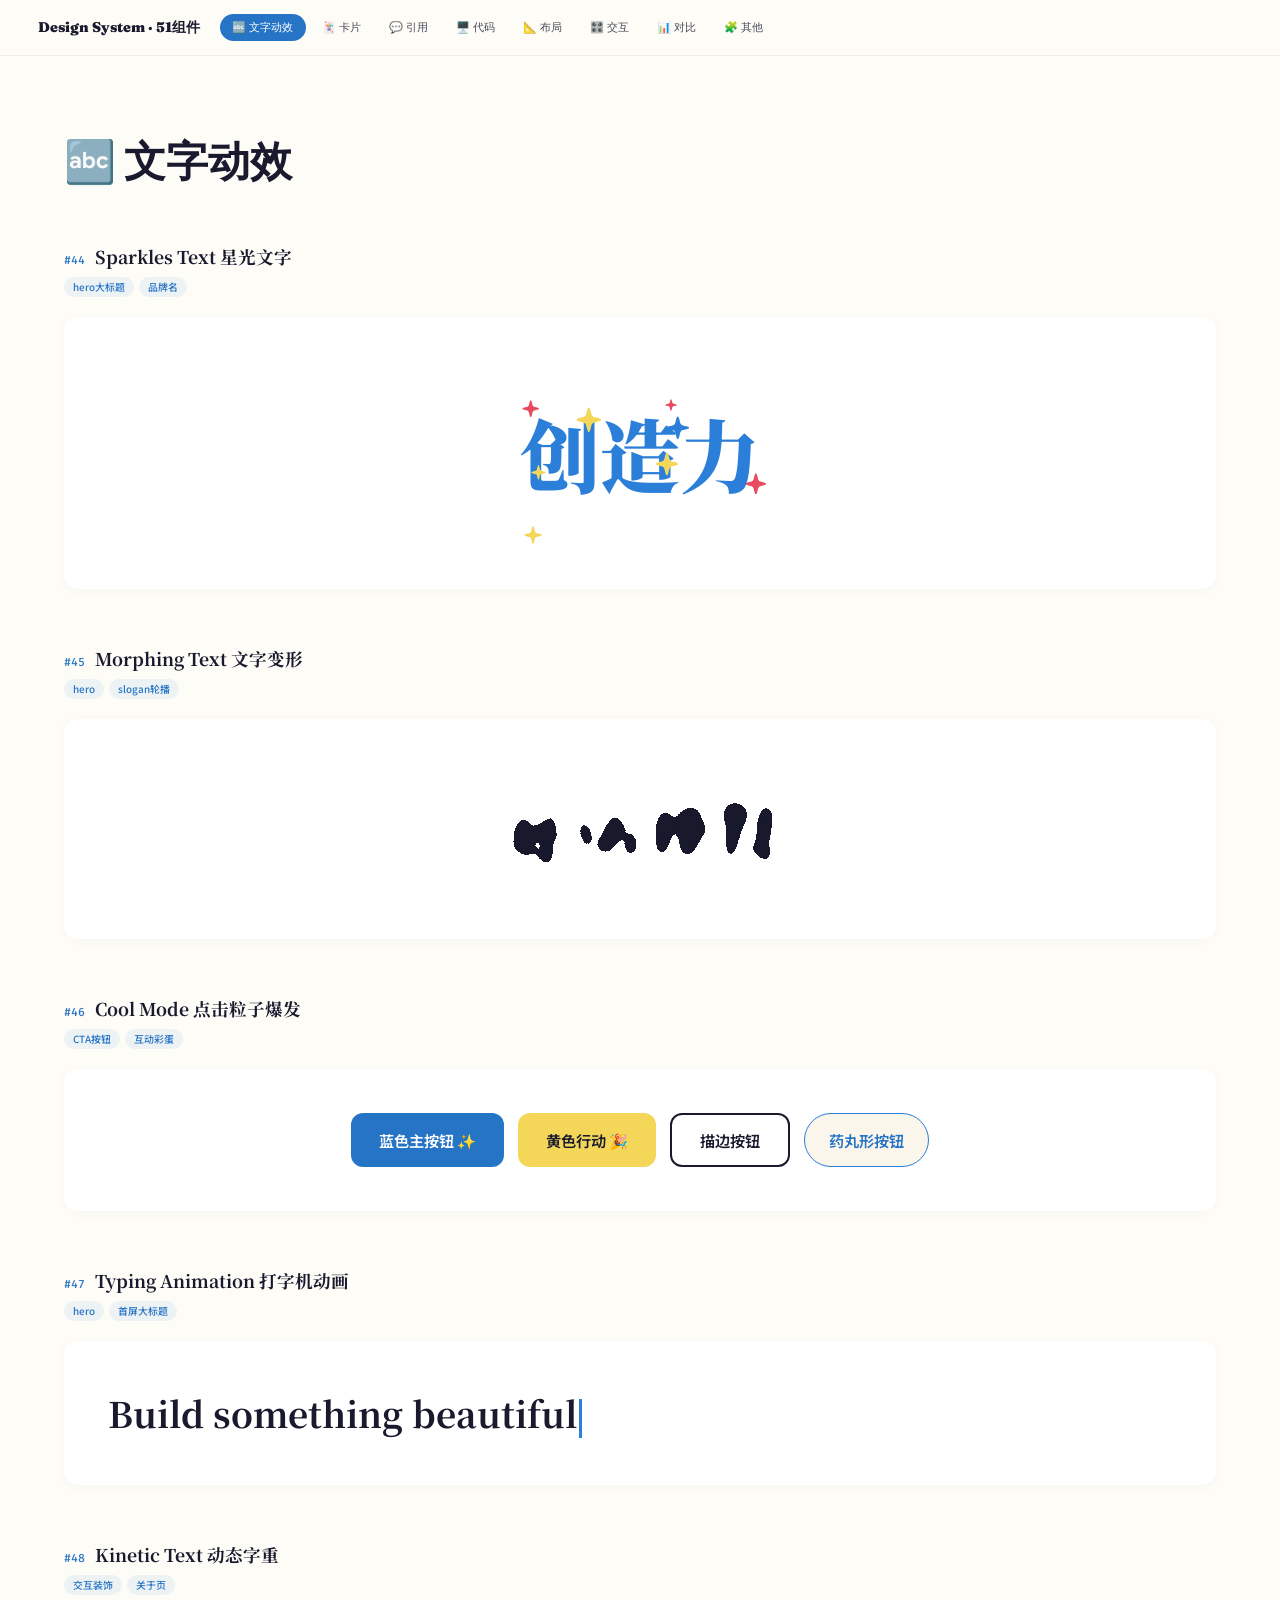
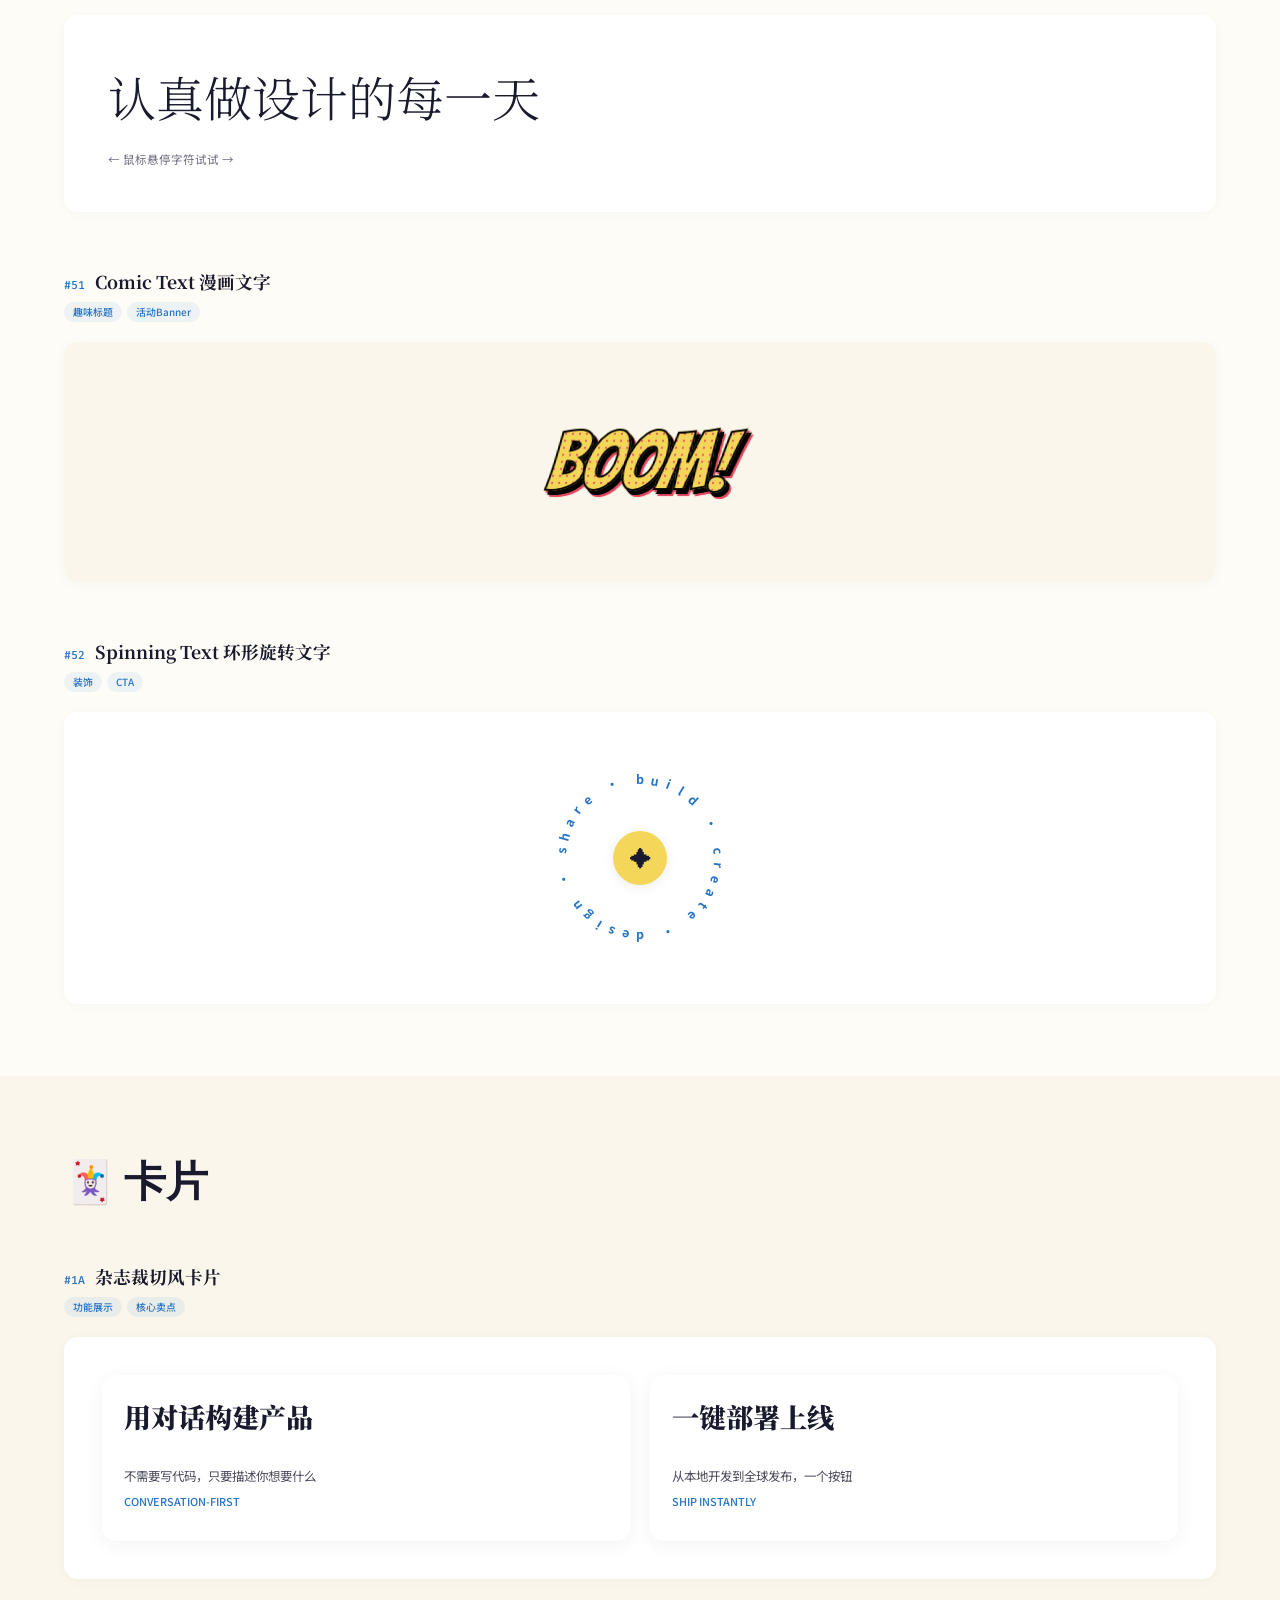
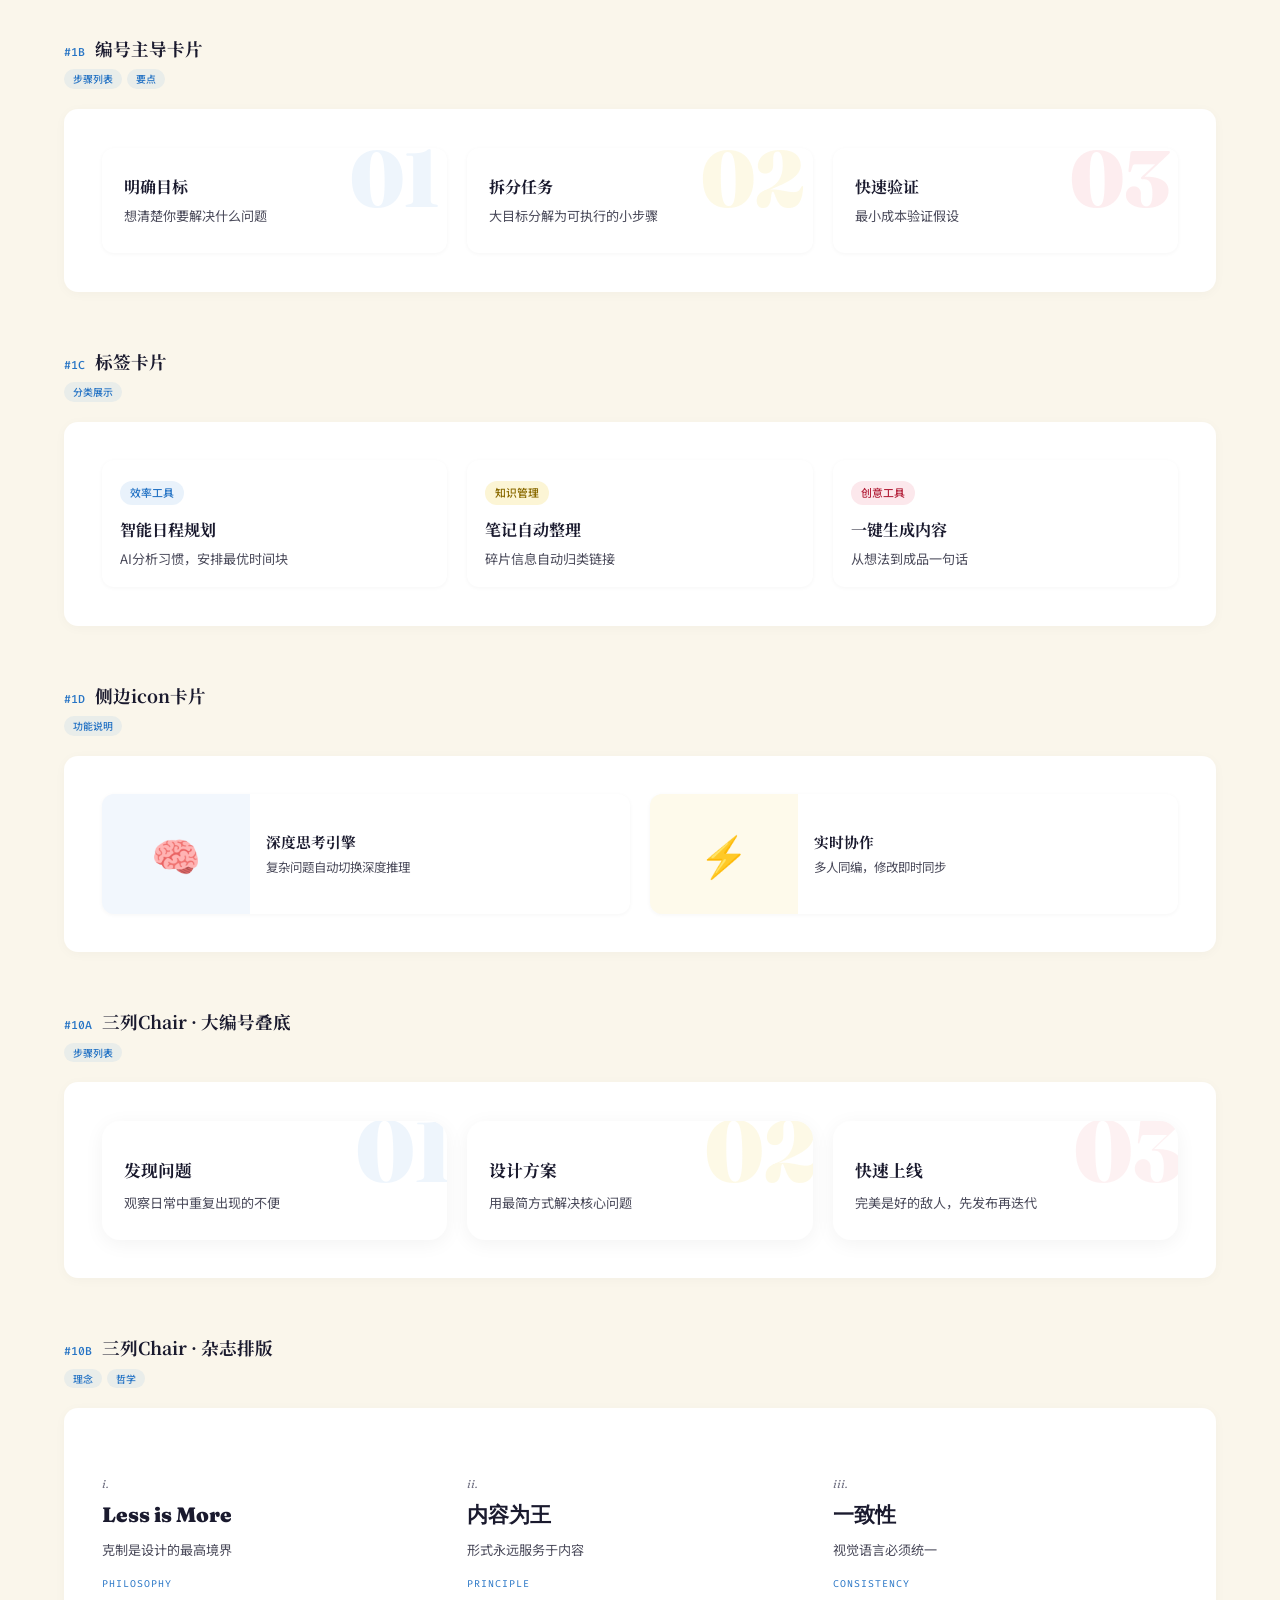
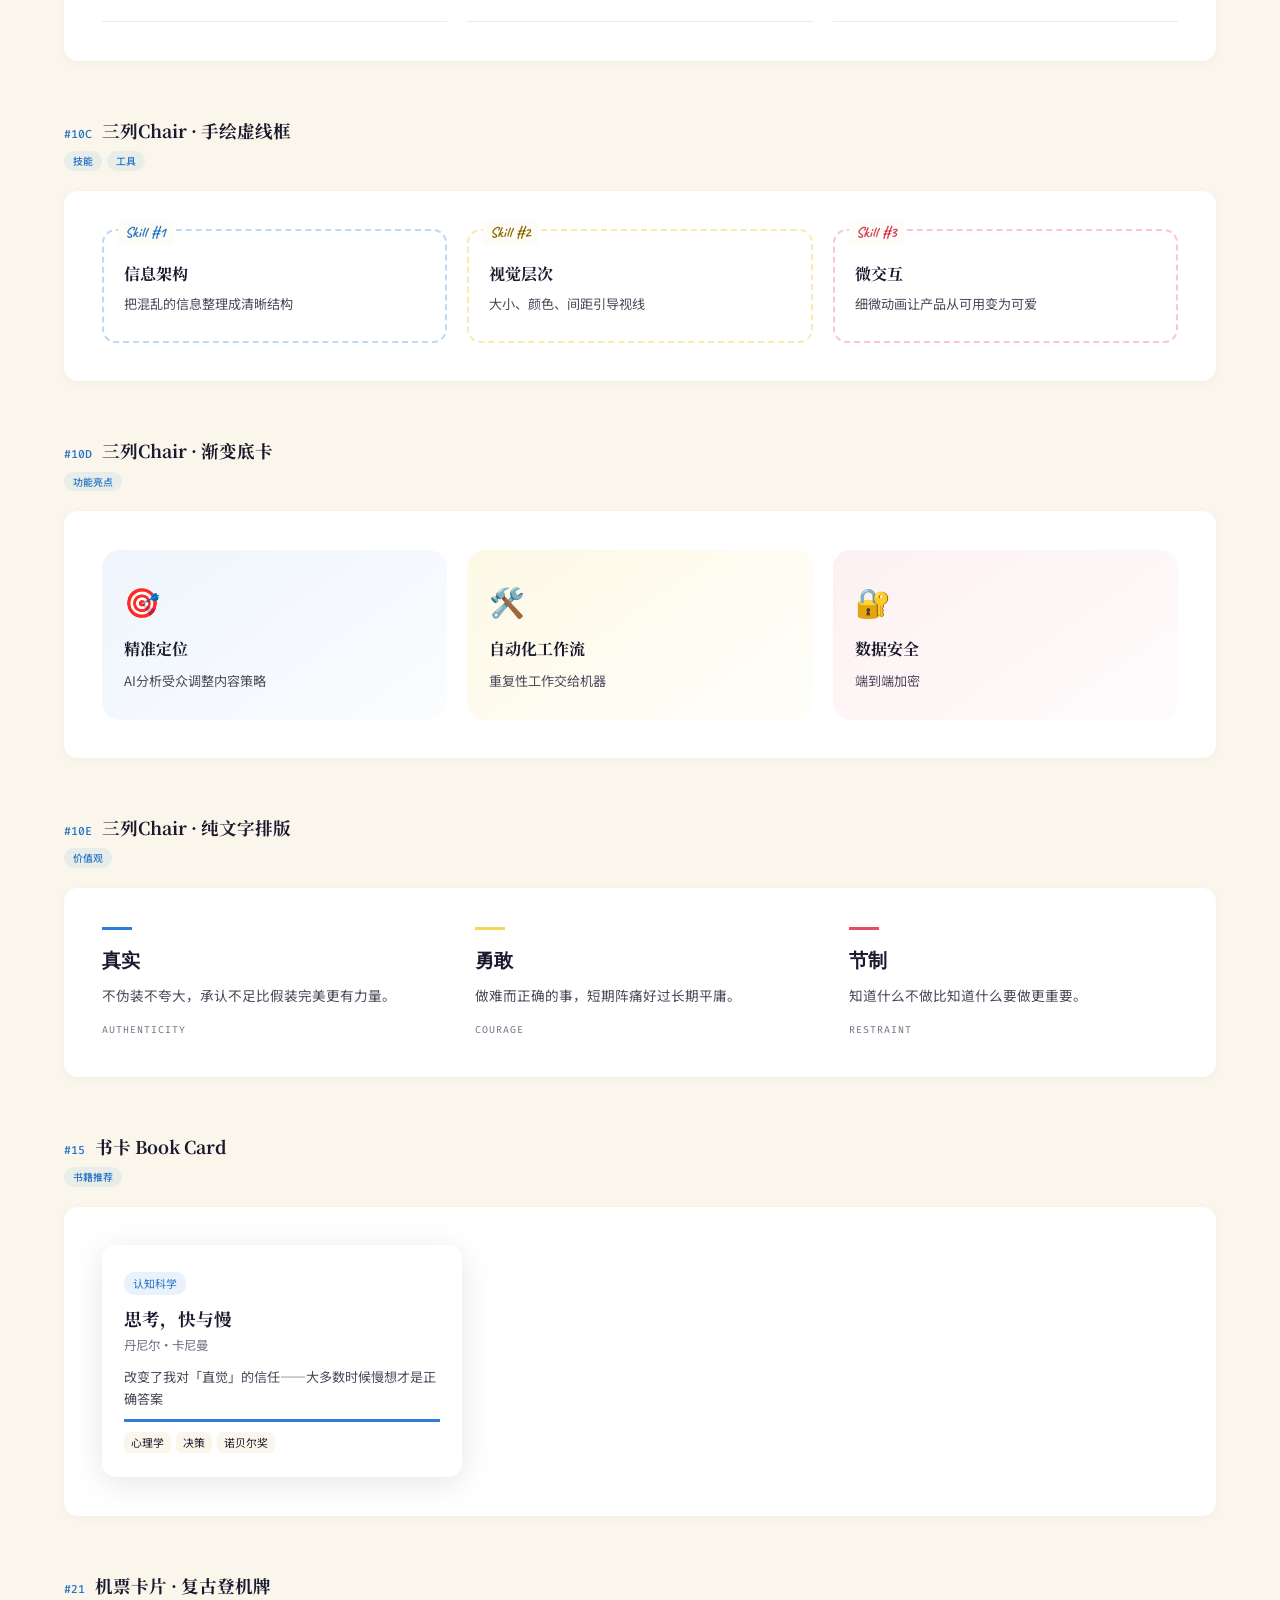
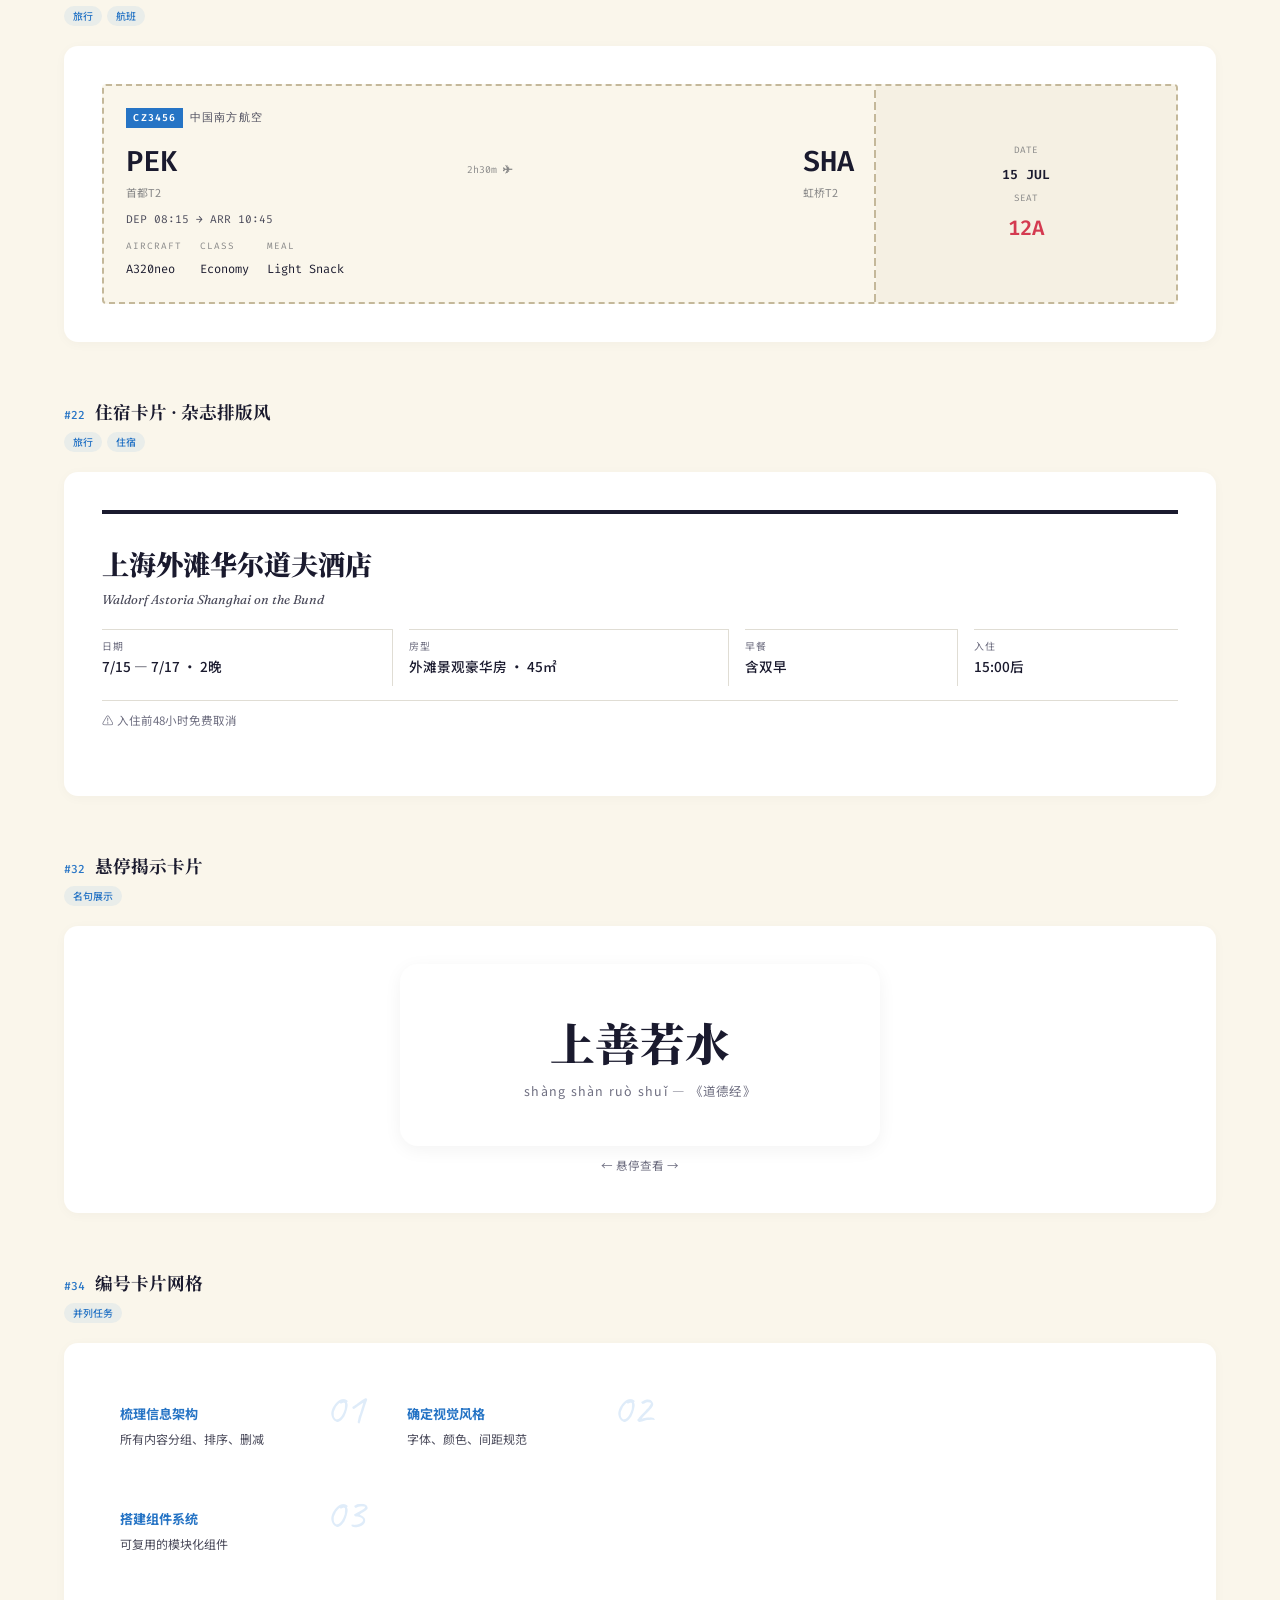
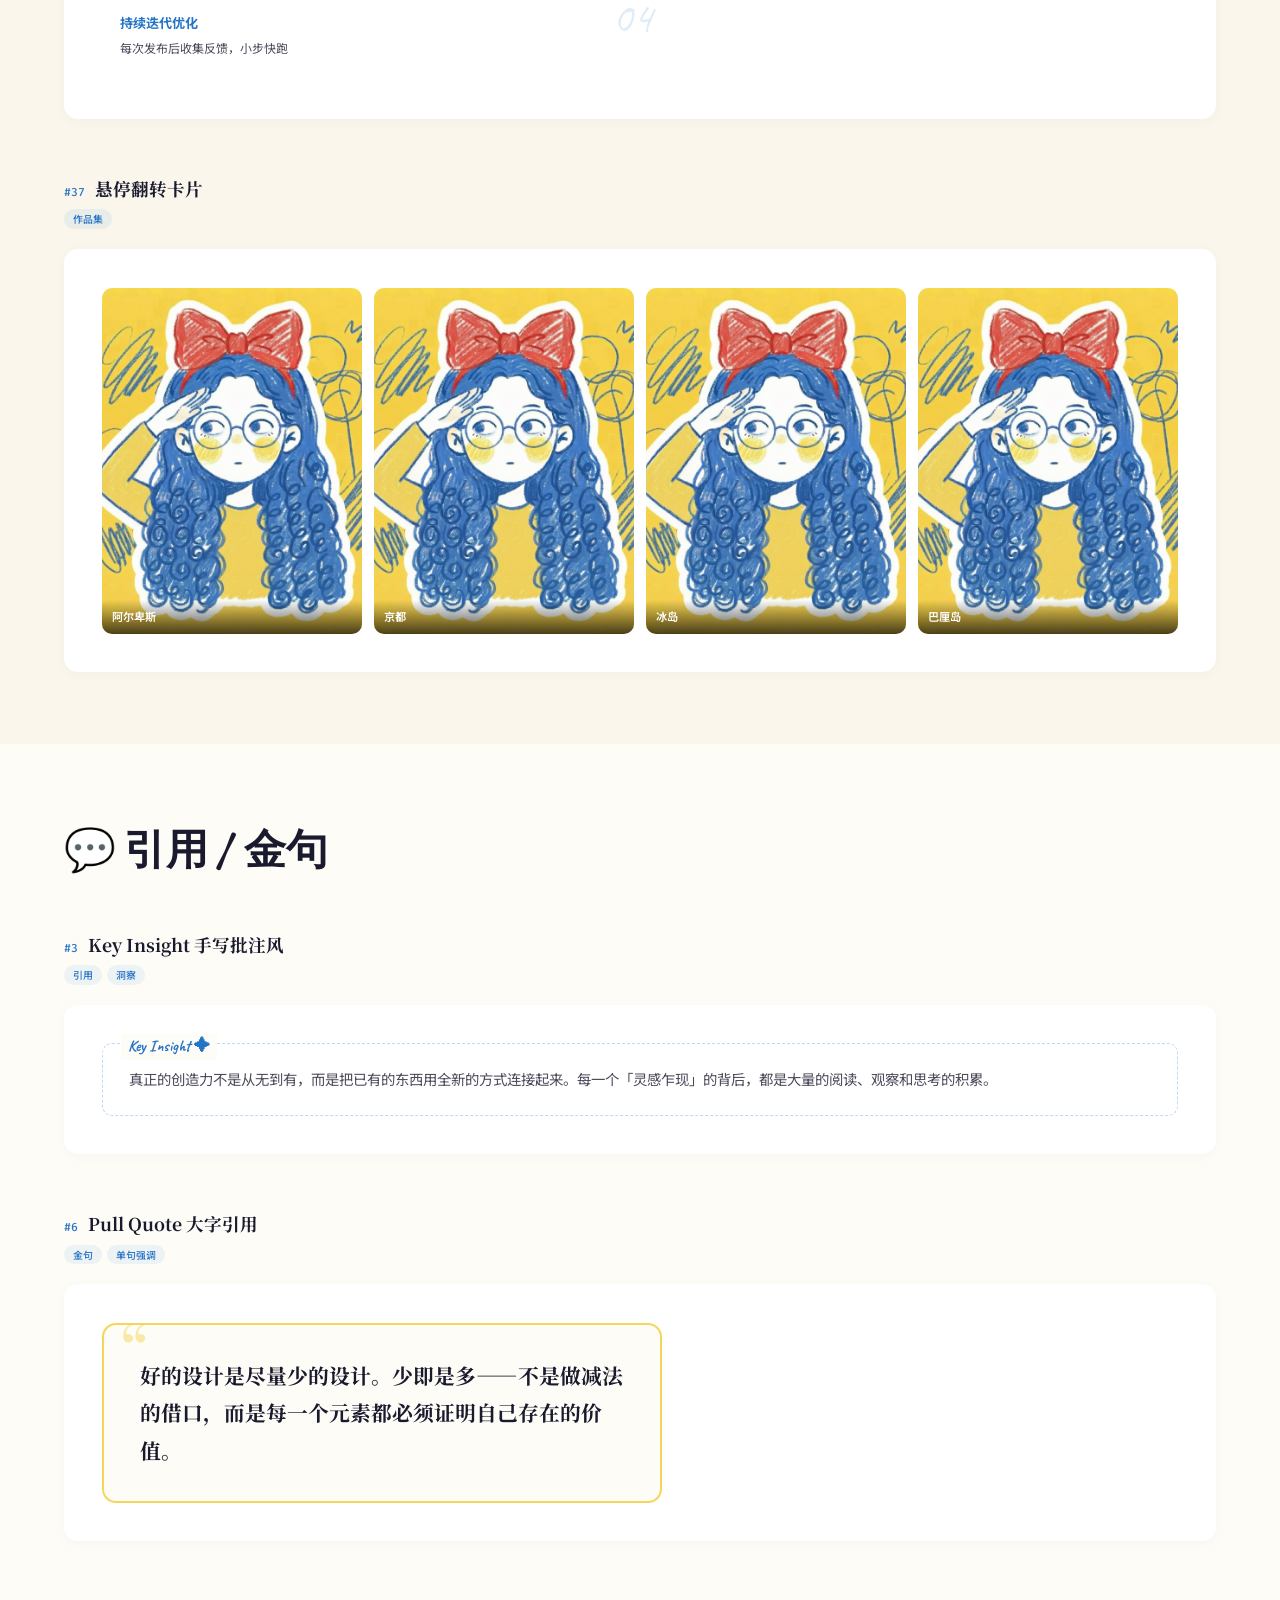
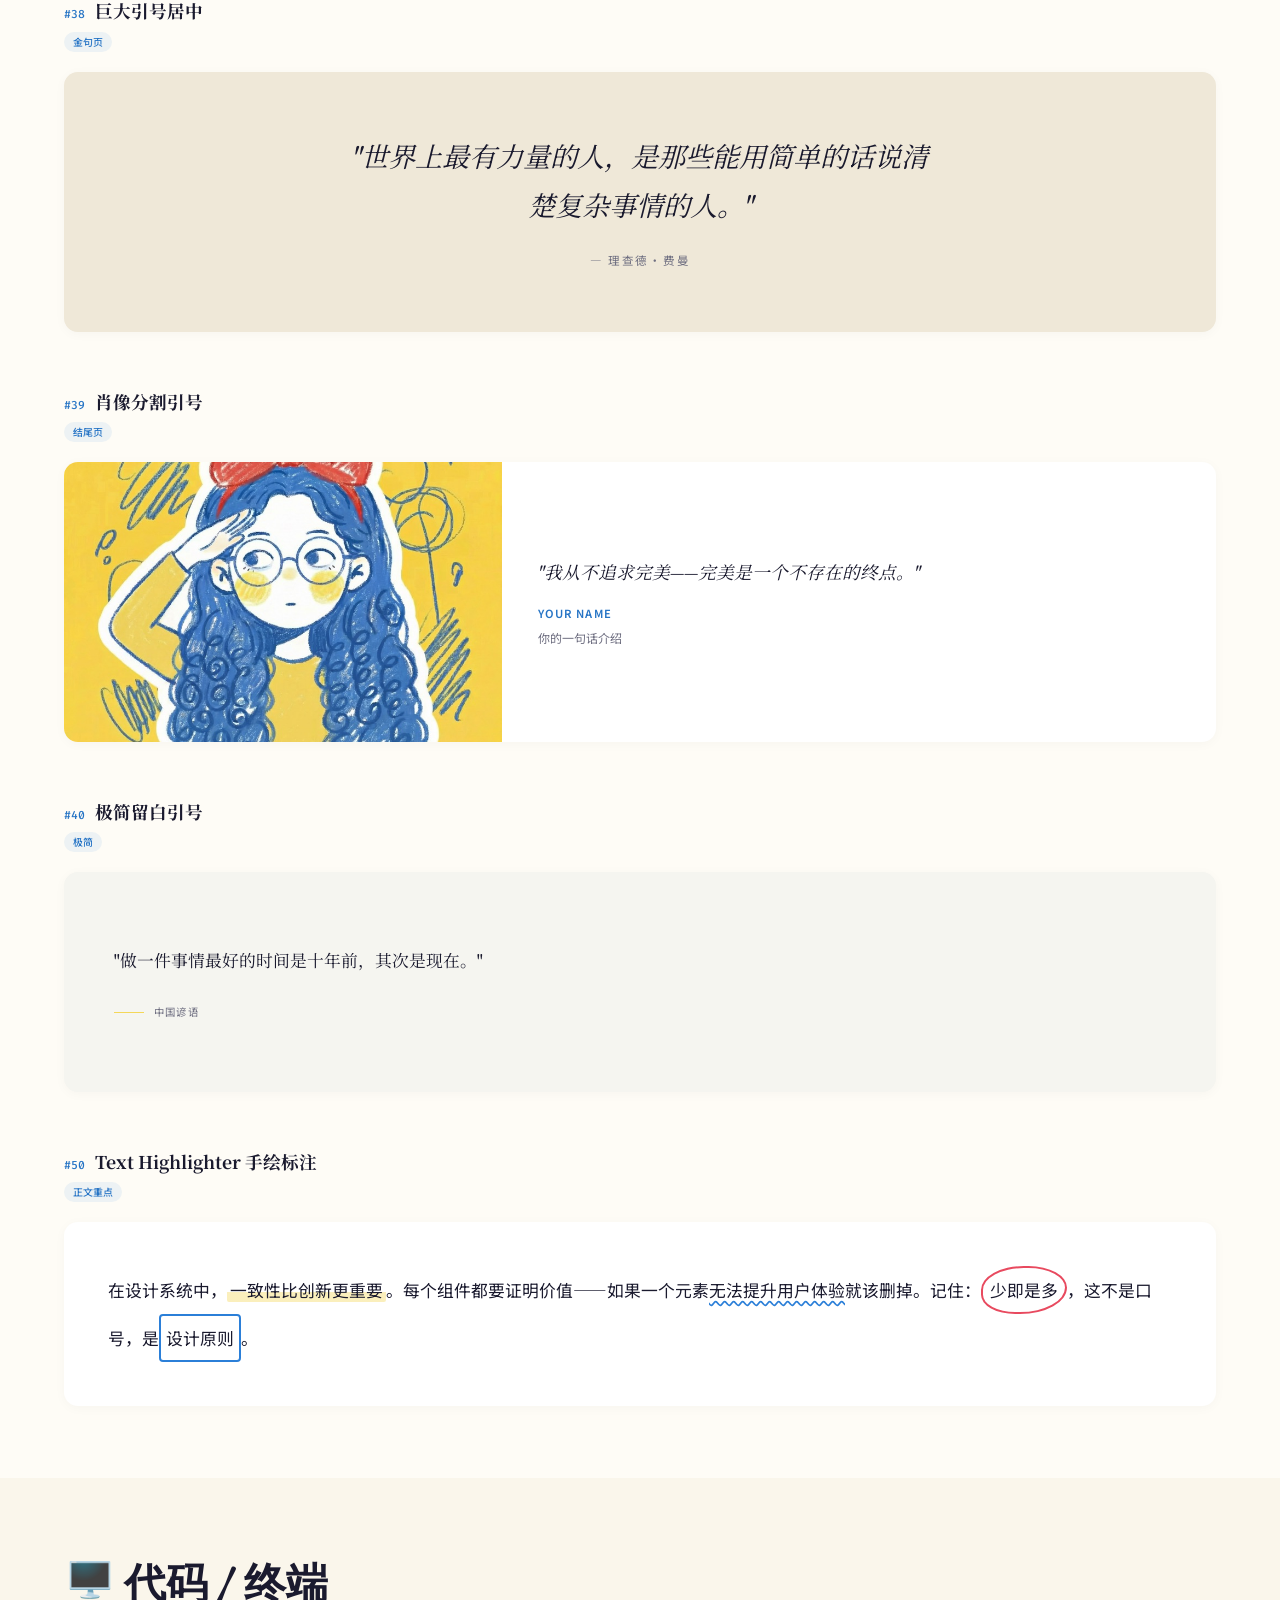
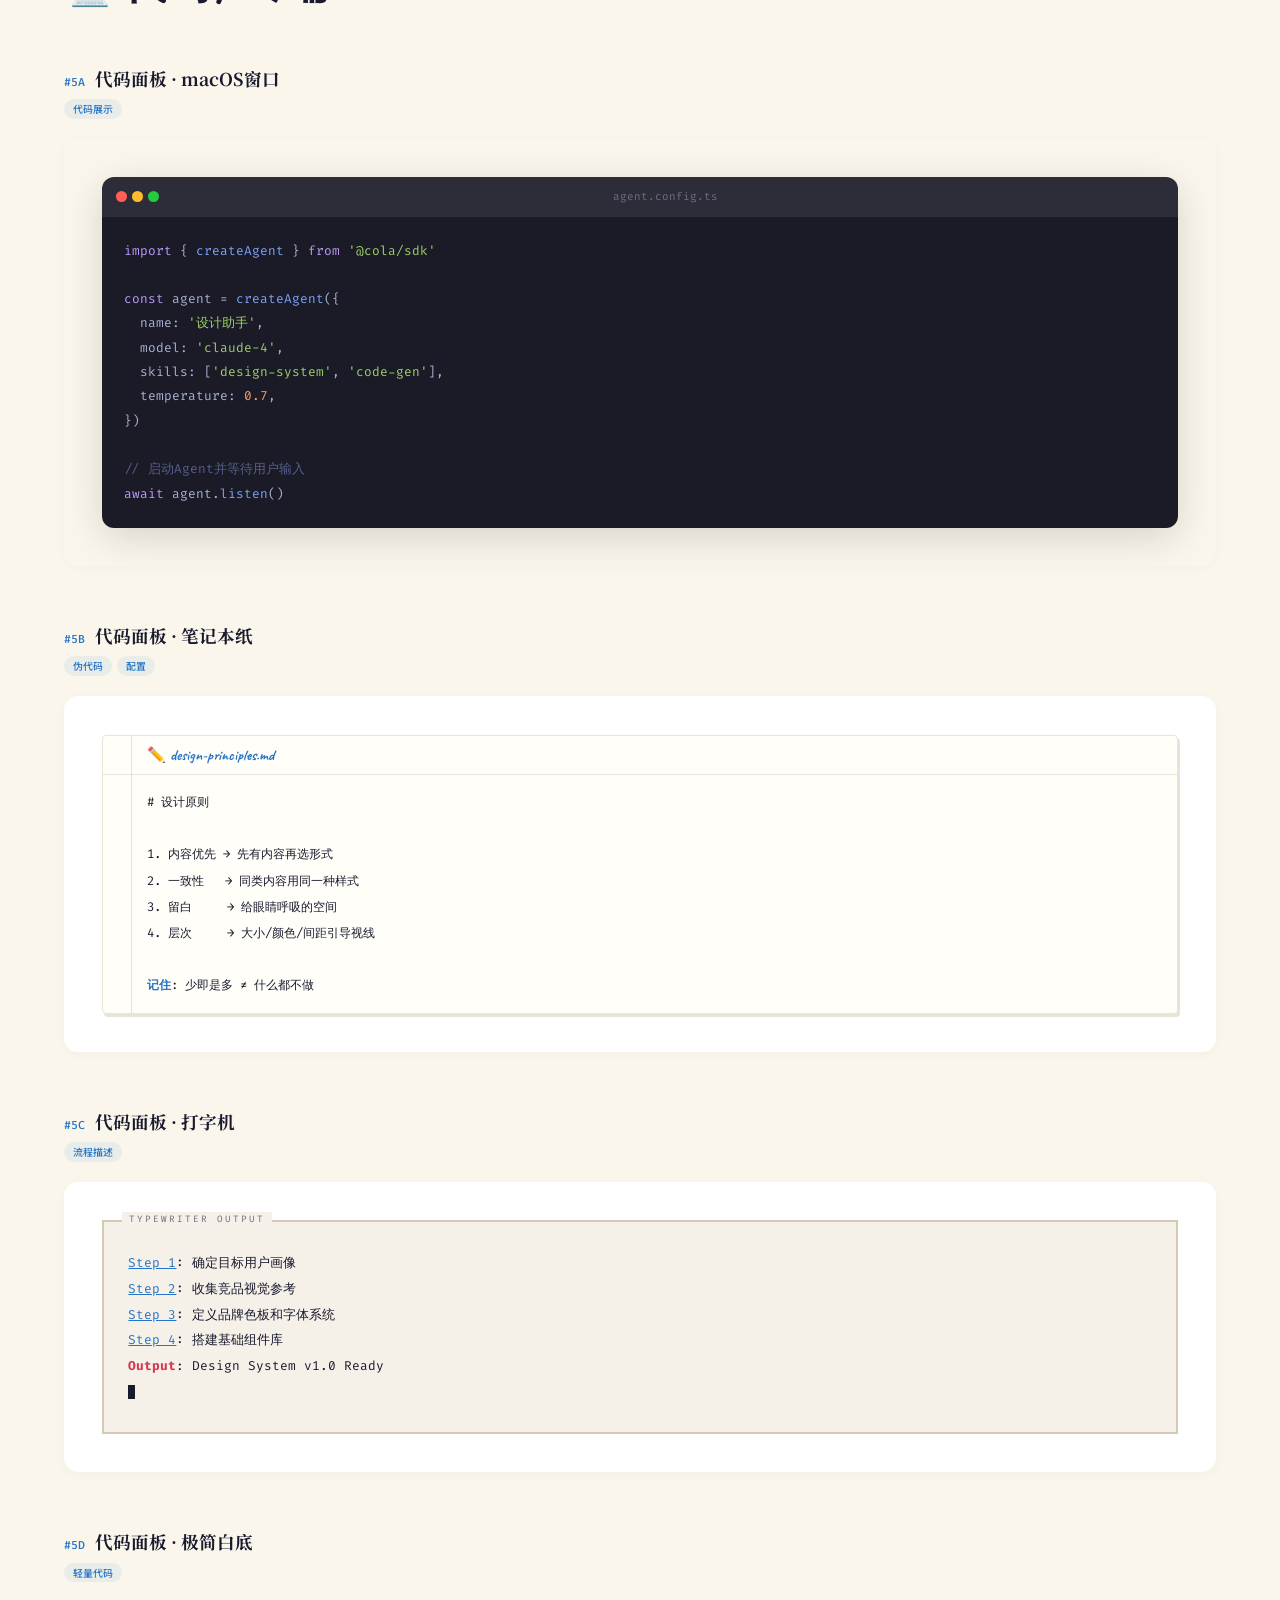
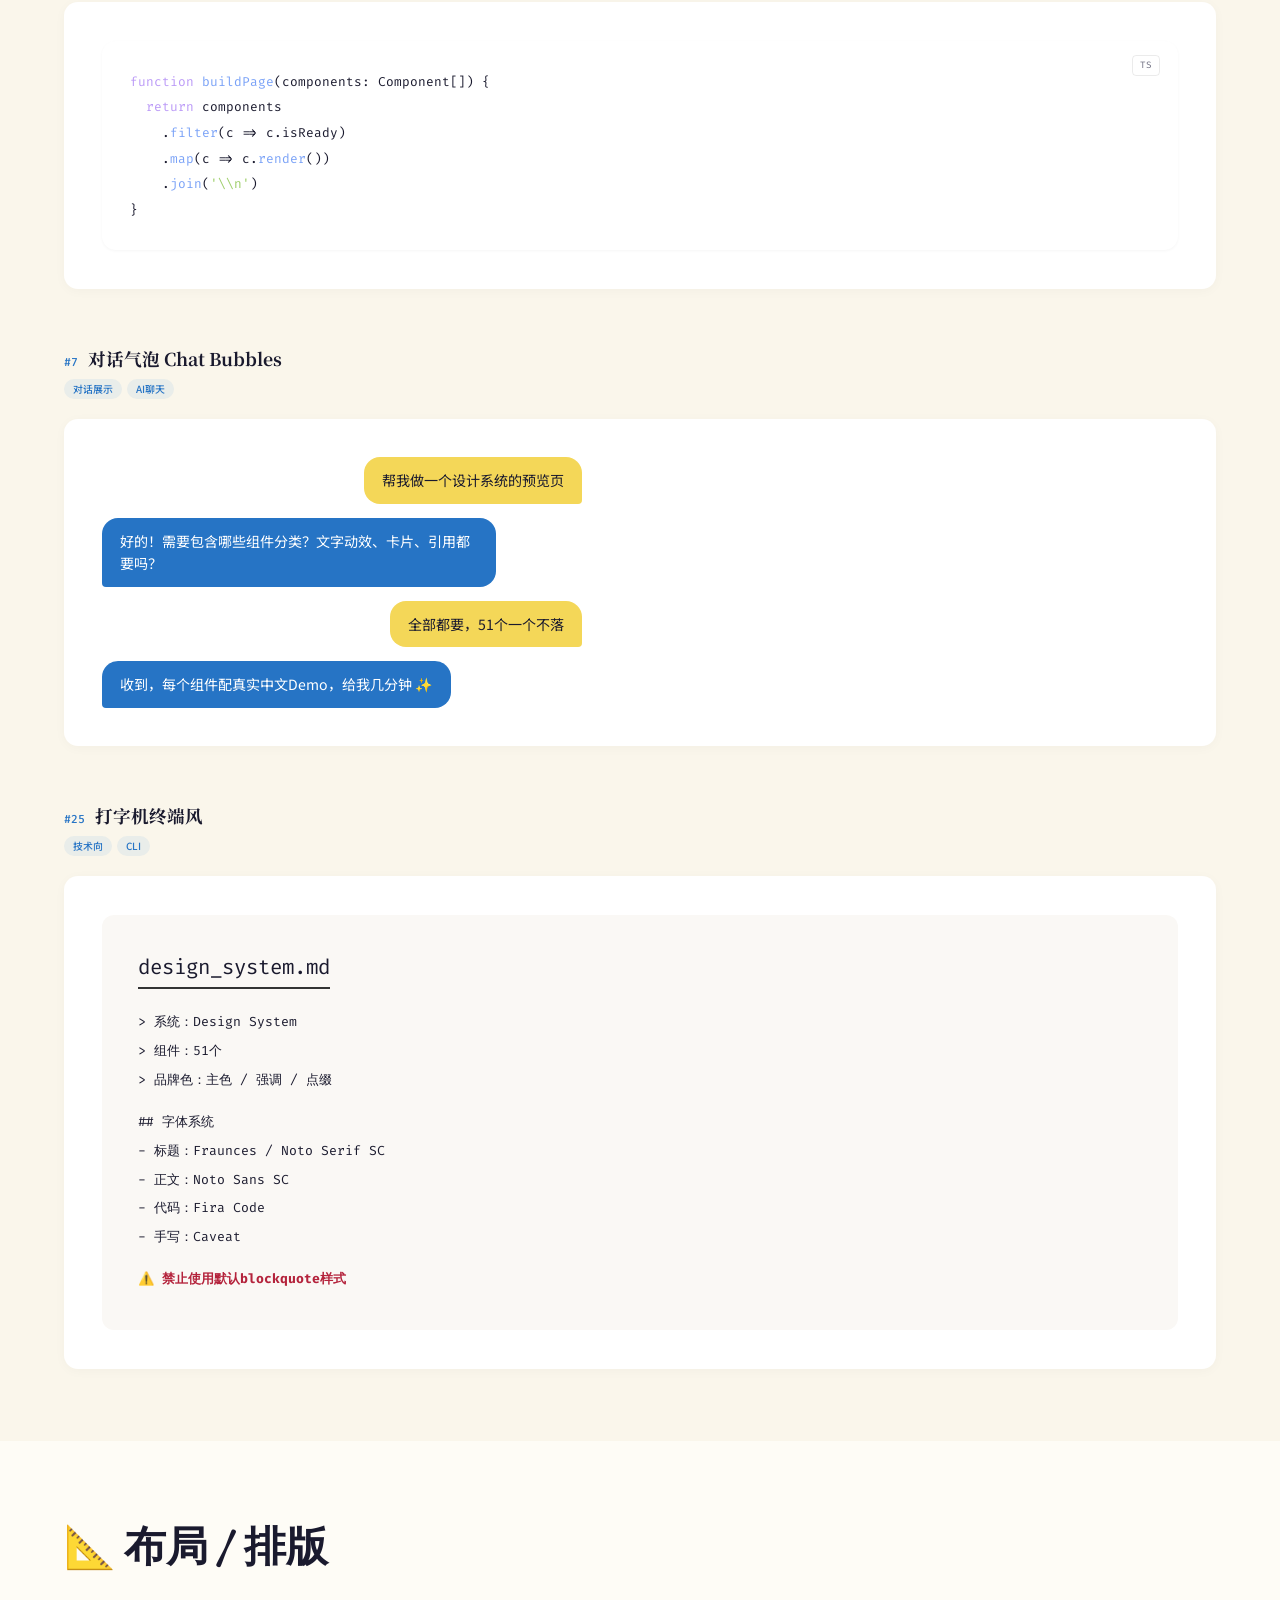
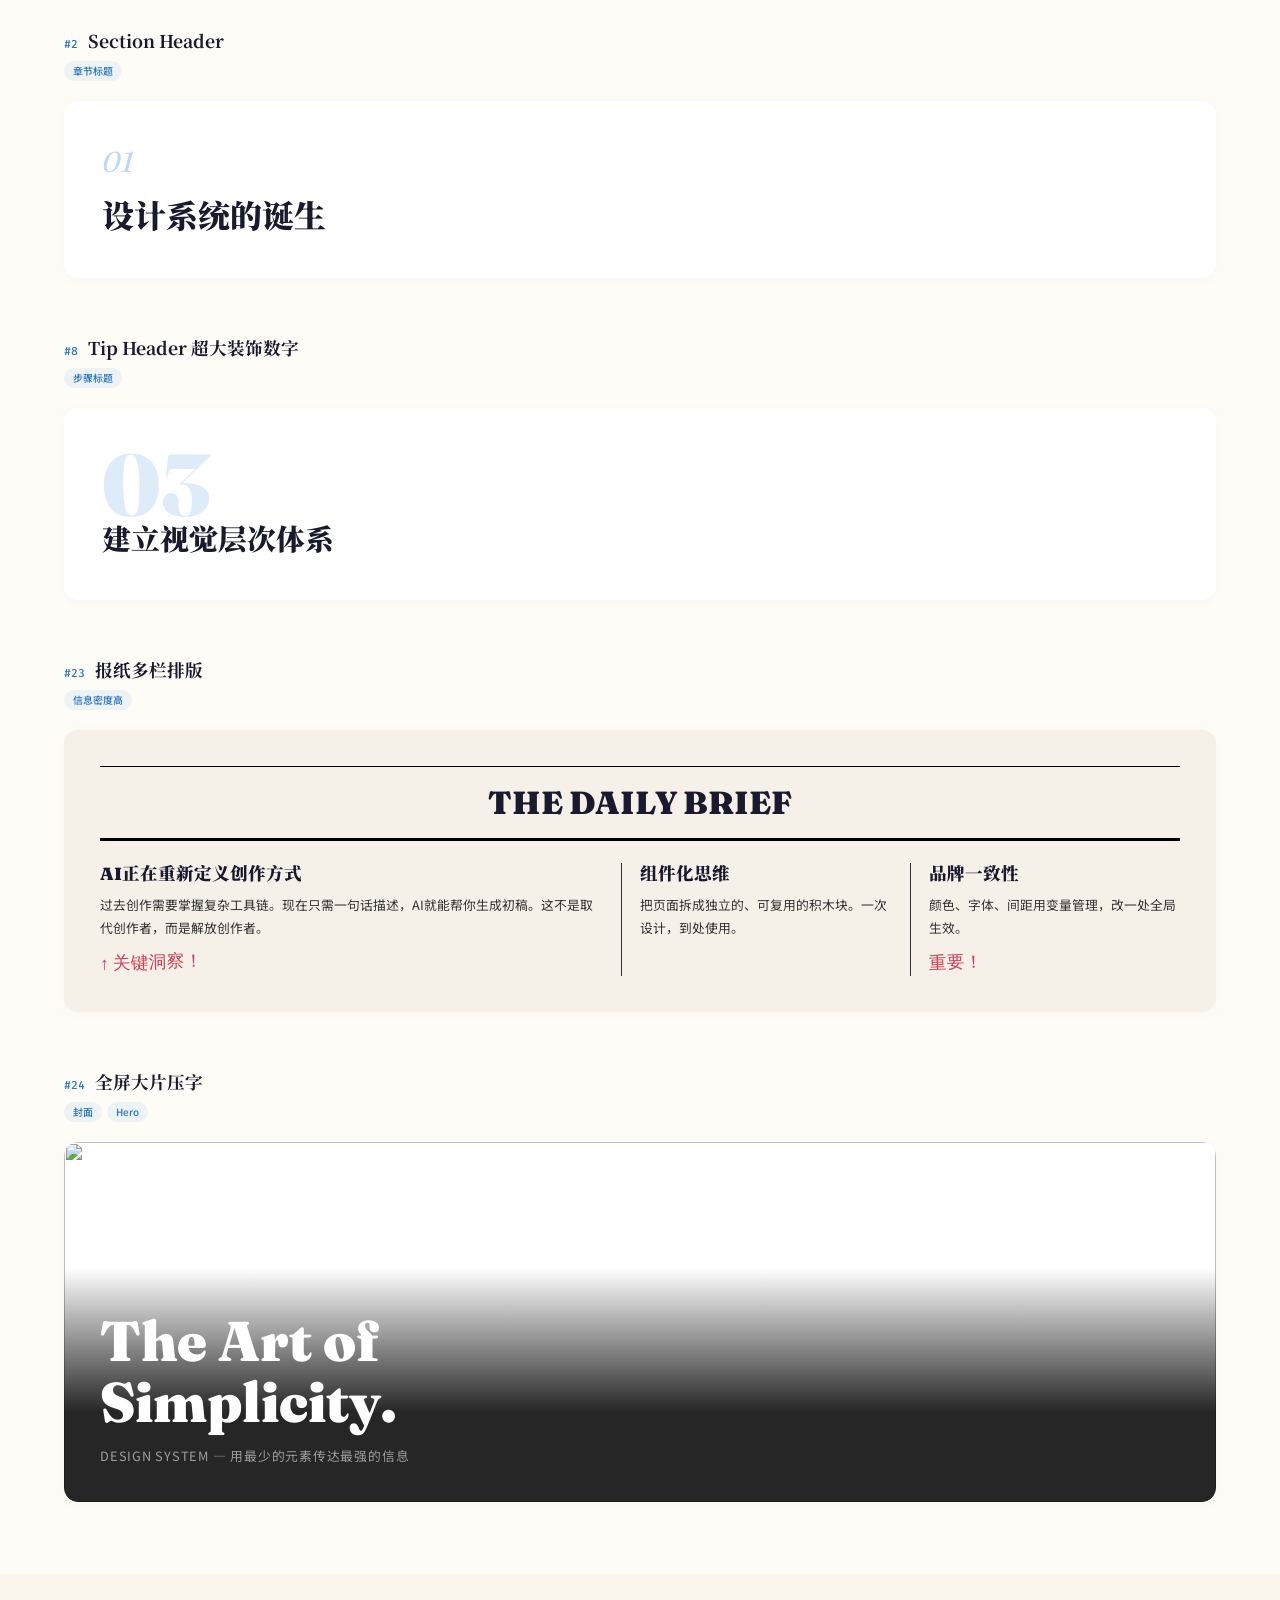
==== commit dfd89d98: "feat(design-system): 完善多主题配色与前端设计规范 - 完善 A-J 多主题色彩系统与语义化 token - 增加焦点环、减少动效和无障碍标记 - 补充公众号标题断行与英文防断词规" ====
--- a/components-preview.html
+++ b/components-preview.html
@@ -1,9 +1,10 @@
 <!DOCTYPE html>
-<html lang="zh-CN" data-palette="rose">
+<html lang="zh-CN" data-palette="A">
 <head>
 <meta charset="UTF-8">
 <meta name="viewport" content="width=device-width, initial-scale=1.0">
-<title>Design System · 52组件预览</title>
+<link rel="icon" href="assets/favicon.svg" type="image/svg+xml">
+<title>Design System · 51组件预览</title>
 <link href="https://fonts.googleapis.com/css2?family=Fraunces:ital,opsz,wght@0,9..144,300;0,9..144,700;0,9..144,900;1,9..144,400;1,9..144,700&family=Noto+Sans+SC:wght@300;400;500;700;900&family=Noto+Serif+SC:wght@400;700;900&family=Caveat:wght@400;700&family=Fira+Code:wght@400;500&family=Bangers&display=swap" rel="stylesheet">
 <link rel="stylesheet" href="assets/palettes.css">
 <style>
@@ -11,66 +12,66 @@
 html{scroll-behavior:smooth}
 body{font-family:'Noto Sans SC',-apple-system,sans-serif;background:var(--cream);color:var(--ink);line-height:1.6;-webkit-font-smoothing:antialiased}
 img{display:block;max-width:100%}
-.site-nav{position:sticky;top:0;z-index:1000;background:rgba(254,252,246,.92);backdrop-filter:blur(14px);border-bottom:1px solid rgba(var(--ink-rgb),.06);padding:0 clamp(16px,3vw,48px);display:flex;align-items:center;gap:20px;height:56px;overflow-x:auto}
+.site-nav{position:sticky;top:0;z-index:1000;background:var(--cream);backdrop-filter:blur(14px);border-bottom:1px solid var(--hairline);padding:0 clamp(16px,3vw,48px);display:flex;align-items:center;gap:20px;height:56px;overflow-x:auto}
 .site-nav::-webkit-scrollbar{display:none}
 .nav-brand{font-family:'Fraunces',serif;font-weight:900;font-size:.88rem;white-space:nowrap;flex-shrink:0}
 .nav-tabs{display:flex;gap:4px;flex-shrink:0}
 .nav-tab{padding:6px 12px;border-radius:20px;font-size:.7rem;font-weight:500;white-space:nowrap;cursor:pointer;background:transparent;border:none;color:var(--ink-light);transition:all .2s}
-.nav-tab:hover{background:rgba(var(--brand-primary-rgb),.06)}
-.nav-tab.active{background:var(--brand-primary-deep);color:#fff}
+.nav-tab:hover{background:rgba(var(--brand-rgb), .06)}
+.nav-tab.active{background:var(--brand-surface);color:var(--on-brand)}
 .sec{padding:clamp(60px,8vh,100px) clamp(24px,5vw,80px)}
 .sec-alt{background:var(--cream-dark)}
 .sec-heading{font-family:'Fraunces',serif;font-size:clamp(1.8rem,4vw,2.6rem);font-weight:900;margin-bottom:48px}
 .cb{margin-bottom:56px}.cb:last-child{margin-bottom:0}
 .cb-h{display:flex;align-items:baseline;gap:10px;margin-bottom:6px;flex-wrap:wrap}
-.cb-id{font-family:'Fira Code',monospace;font-size:.72rem;color:var(--brand-primary-deep);font-weight:500}
+.cb-id{font-family:'Fira Code',monospace;font-size:.72rem;color:var(--brand-text);font-weight:500}
 .cb-name{font-family:'Noto Serif SC',serif;font-size:1.1rem;font-weight:700}
 .pills{display:flex;gap:5px;flex-wrap:wrap;margin-bottom:20px}
-.pill{padding:2px 9px;border-radius:12px;font-size:.62rem;background:rgba(var(--brand-primary-rgb),.08);color:var(--brand-primary-deep);font-weight:500}
-.demo{padding:clamp(24px,3vw,44px);border-radius:14px;background:var(--card-bg);box-shadow:0 2px 12px rgba(0,0,0,.03);overflow:hidden}
+.pill{padding:2px 9px;border-radius:12px;font-size:.62rem;background:rgba(var(--brand-rgb), .08);color:var(--brand-text);font-weight:500}
+.demo{padding:clamp(24px,3vw,44px);border-radius:14px;background: var(--card-bg);box-shadow:0 2px 12px rgba(0,0,0,.03);overflow:hidden}
 .sparkles-wrap{position:relative;display:inline-block;padding:12px 24px}
-.sparkles-text{font-family:'Noto Serif SC',serif;font-weight:900;font-size:clamp(3rem,8vw,5rem);color:var(--brand-primary);position:relative;z-index:1}
+.sparkles-text{font-family:'Noto Serif SC',serif;font-weight:900;font-size:clamp(3rem,8vw,5rem);color:var(--brand);position:relative;z-index:1}
 .sparkle{position:absolute;pointer-events:none;z-index:2;animation:sparkle-anim .8s ease-in-out infinite}
 @keyframes sparkle-anim{0%,100%{opacity:0;transform:scale(0) rotate(75deg)}50%{opacity:1;transform:scale(1) rotate(120deg)}}
 .morph-container{position:relative;width:100%;height:100px;text-align:center;filter:url(#threshold) blur(.6px)}
 .morph-text{font-family:'Noto Serif SC',serif;font-weight:900;font-size:clamp(2.5rem,7vw,4.5rem);position:absolute;inset:0;display:flex;align-items:center;justify-content:center;color:var(--ink)}
 .cool-btn{position:relative;cursor:pointer;font-family:'Noto Sans SC',sans-serif;font-size:.95rem;font-weight:600;padding:14px 28px;border-radius:12px;border:none;transition:all .2s}
-.cool-btn-primary{background:var(--brand-primary-deep);color:#fff}.cool-btn-primary:hover{transform:translateY(-2px)}
-.cool-btn-accent{background:var(--brand-accent);color:var(--ink)}.cool-btn-accent:hover{transform:translateY(-2px)}
+.cool-btn-blue{background:var(--brand-surface);color:var(--on-brand)}.cool-btn-blue:hover{transform:translateY(-2px)}
+.cool-btn-yellow{background:var(--highlight);color:var(--ink)}.cool-btn-yellow:hover{transform:translateY(-2px)}
 .cool-btn-outline{background:transparent;color:var(--ink);border:2px solid var(--ink)}.cool-btn-outline:hover{background:var(--ink);color:var(--cream);transform:translateY(-2px)}
-.cool-btn-pill{background:var(--cream-dark);color:var(--brand-primary-deep);border:1.5px solid var(--brand-primary-deep);border-radius:999px;padding:12px 24px}.cool-btn-pill:hover{background:var(--brand-primary-deep);color:#fff;transform:translateY(-2px)}
+.cool-btn-pill{background:var(--cream-dark);color:var(--brand-text);border:1.5px solid var(--brand-border);border-radius:999px;padding:12px 24px}.cool-btn-pill:hover{background:var(--brand-surface);color:var(--on-brand);transform:translateY(-2px)}
 #_coolMode_effect{overflow:hidden;position:fixed;inset:0;pointer-events:none;z-index:2147483647}
 .typing-container{font-family:'Noto Serif SC',serif;font-size:clamp(1.5rem,4vw,2.2rem);font-weight:700;min-height:2.8rem}
-.typing-cursor{display:inline-block;width:3px;height:1.1em;background:var(--brand-primary);margin-left:2px;vertical-align:text-bottom;animation:blink 1s steps(1) infinite}
+.typing-cursor{display:inline-block;width:3px;height:1.1em;background:var(--brand);margin-left:2px;vertical-align:text-bottom;animation:blink 1s steps(1) infinite}
 @keyframes blink{0%,100%{opacity:1}50%{opacity:0}}
 .kinetic-text{display:flex;flex-wrap:wrap;font-weight:300;font-family:'Noto Serif SC',serif;font-size:clamp(2rem,5vw,3rem)}
 .kinetic-text span{display:inline-block;transition:font-weight .4s,color .4s,padding .4s;cursor:default}
-.kinetic-text span:hover{font-weight:900;padding-inline:.06em;color:var(--brand-primary)}
-.comic-text{font-family:'Bangers',Impact,sans-serif;font-size:clamp(3rem,8vw,5rem);-webkit-text-stroke:2px #000;transform:skewX(-8deg);filter:drop-shadow(4px 4px 0 #000) drop-shadow(2px 2px 0 var(--brand-pop));background-color:var(--brand-accent);background-image:radial-gradient(circle at 1px 1px,var(--brand-pop) 1px,transparent 0);background-size:7px 7px;-webkit-background-clip:text;-webkit-text-fill-color:transparent;background-clip:text;animation:comic-pop .6s cubic-bezier(.175,.885,.32,1.275) forwards;opacity:0}
+.kinetic-text span:hover{font-weight:900;padding-inline:.06em;color:var(--brand)}
+.comic-text{font-family:'Bangers',Impact,sans-serif;font-size:clamp(3rem,8vw,5rem);-webkit-text-stroke:2px #000;transform:skewX(-8deg);filter:drop-shadow(4px 4px 0 #000) drop-shadow(2px 2px 0 var(--pop));background-color:var(--highlight);background-image:radial-gradient(circle at 1px 1px,var(--pop) 1px,transparent 0);background-size:7px 7px;-webkit-background-clip:text;-webkit-text-fill-color:transparent;background-clip:text;animation:comic-pop .6s cubic-bezier(.175,.885,.32,1.275) forwards;opacity:0}
 @keyframes comic-pop{from{opacity:0;transform:skewX(-8deg) scale(.8) rotate(-2deg)}to{opacity:1;transform:skewX(-8deg) scale(1) rotate(0)}}
 .spinning-wrap{position:relative;width:180px;height:180px;margin:0 auto}
 .spinning-container{position:relative;width:180px;height:180px;animation:spin 12s linear infinite}
-.spinning-container span{position:absolute;top:50%;left:50%;font-size:.78rem;font-weight:700;color:var(--brand-primary-deep)}
+.spinning-container span{position:absolute;top:50%;left:50%;font-size:.78rem;font-weight:700;color:var(--brand-text)}
 @keyframes spin{to{transform:rotate(360deg)}}
-.spinning-center{position:absolute;top:50%;left:50%;transform:translate(-50%,-50%);width:54px;height:54px;border-radius:50%;background:var(--brand-accent);display:flex;align-items:center;justify-content:center;font-size:1.3rem;font-weight:900;box-shadow:0 2px 12px rgba(0,0,0,.08)}
+.spinning-center{position:absolute;top:50%;left:50%;transform:translate(-50%,-50%);width:54px;height:54px;border-radius:50%;background:var(--highlight);display:flex;align-items:center;justify-content:center;font-size:1.3rem;font-weight:900;box-shadow:0 2px 12px rgba(0,0,0,.08)}
 .g3{display:grid;grid-template-columns:repeat(3,1fr);gap:20px}
 .g2{display:grid;grid-template-columns:repeat(2,1fr);gap:20px}
-.magazine-card{padding:28px 22px;background:var(--card-bg);border-radius:14px;box-shadow:0 4px 20px rgba(0,0,0,.05)}
+.magazine-card{padding:28px 22px;background: var(--card-bg);border-radius:14px;box-shadow:0 4px 20px rgba(0,0,0,.05)}
 .magazine-card h3{font-family:'Fraunces','Noto Serif SC',serif;font-size:1.7rem;font-weight:900;line-height:1.15;min-height:50px}
 .magazine-card .desc{font-size:.78rem;color:var(--ink-light);margin-top:14px}
-.magazine-card .aux{font-size:.68rem;color:var(--brand-primary-deep);margin-top:6px;font-weight:500}
-.num-card{position:relative;padding:26px 22px;background:var(--card-bg);border-radius:12px;overflow:hidden;box-shadow:0 1px 4px rgba(0,0,0,.04)}
+.magazine-card .aux{font-size:.68rem;color:var(--brand-text);margin-top:6px;font-weight:500}
+.num-card{position:relative;padding:26px 22px;background: var(--card-bg);border-radius:12px;overflow:hidden;box-shadow:0 1px 4px rgba(0,0,0,.04)}
 .num-card .big{position:absolute;top:-10px;right:8px;font-family:'Fraunces',serif;font-size:5rem;font-weight:900;line-height:1;pointer-events:none}
 .num-card h3{font-family:'Noto Serif SC',serif;font-size:1rem;font-weight:700;margin-bottom:6px;position:relative}
 .num-card p{font-size:.82rem;color:var(--ink-light);position:relative;line-height:1.7}
-.tag-card{background:var(--card-bg);border-radius:12px;padding:18px;box-shadow:0 1px 4px rgba(0,0,0,.04)}
+.tag-card{background: var(--card-bg);border-radius:12px;padding:18px;box-shadow:0 1px 4px rgba(0,0,0,.04)}
 .tag-card .tp{display:inline-block;padding:3px 10px;border-radius:20px;font-size:.68rem;font-weight:500;margin-bottom:12px}
-.tp-b{background:rgba(var(--brand-primary-rgb),.1);color:var(--brand-primary-deep)}
-.tp-y{background:rgba(var(--brand-accent-rgb),.25);color:var(--brand-accent-ink)}
-.tp-r{background:rgba(var(--brand-pop-rgb),.1);color:var(--brand-pop-deep)}
+.tp-b{background:rgba(var(--brand-rgb), .1);color:var(--brand-text)}
+.tp-y{background:rgba(var(--highlight-rgb), .25);color:var(--warning)}
+.tp-r{background:var(--danger-soft);color:var(--danger-strong)}
 .tag-card h3{font-family:'Noto Serif SC',serif;font-size:1rem;font-weight:700;margin-bottom:6px}
 .tag-card p{font-size:.82rem;color:var(--ink-light)}
-.icon-card{display:flex;align-items:stretch;background:var(--card-bg);border-radius:12px;overflow:hidden;box-shadow:0 1px 4px rgba(0,0,0,.04);min-height:120px}
+.icon-card{display:flex;align-items:stretch;background: var(--card-bg);border-radius:12px;overflow:hidden;box-shadow:0 1px 4px rgba(0,0,0,.04);min-height:120px}
 .icon-card .ia{flex:0 0 28%;display:flex;align-items:center;justify-content:center;font-size:2.5rem}
 .icon-card .ic{flex:1;padding:16px;display:flex;flex-direction:column;justify-content:center}
 .icon-card h3{font-family:'Noto Serif SC',serif;font-size:.92rem;font-weight:700;margin-bottom:4px}
@@ -83,8 +84,8 @@
 .chair-mag .sn{font-family:'Fraunces',serif;font-size:.72rem;font-style:italic;color:var(--ink-faint);margin-bottom:10px}
 .chair-mag h3{font-family:'Fraunces',serif;font-size:1.3rem;font-weight:900;line-height:1.2;margin-bottom:10px}
 .chair-mag p{font-size:.82rem;color:var(--ink-light);line-height:1.8}
-.chair-mag .tg{display:inline-block;margin-top:14px;font-family:'Fira Code',monospace;font-size:.62rem;color:var(--brand-primary-deep);text-transform:uppercase;letter-spacing:1px}
-.chair-dash{border:2px dashed;border-radius:14px;padding:26px 20px;position:relative;background:var(--card-bg)}
+.chair-mag .tg{display:inline-block;margin-top:14px;font-family:'Fira Code',monospace;font-size:.62rem;color:var(--brand-text);text-transform:uppercase;letter-spacing:1px}
+.chair-dash{border:2px dashed;border-radius:14px;padding:26px 20px;position:relative;background:white}
 .chair-dash .lb{position:absolute;top:-10px;left:14px;font-family:'Caveat',cursive;font-size:.92rem;font-weight:700;background:var(--cream);padding:0 7px}
 .chair-dash h3{font-family:'Noto Serif SC',serif;font-size:1rem;font-weight:700;margin-bottom:6px;margin-top:4px}
 .chair-dash p{font-size:.82rem;color:var(--ink-light);line-height:1.7}
@@ -96,30 +97,30 @@
 .chair-typo h3{font-family:'Fraunces',serif;font-size:1.2rem;font-weight:900;margin-bottom:10px;line-height:1.3}
 .chair-typo p{font-size:.85rem;color:var(--ink-light);line-height:1.9}
 .chair-typo .mt{display:block;margin-top:14px;font-family:'Fira Code',monospace;font-size:.62rem;color:var(--ink-faint);text-transform:uppercase;letter-spacing:1px}
-.book-card{background:var(--card-bg);border-radius:14px;padding:24px 22px;box-shadow:0 6px 32px rgba(0,0,0,.1);max-width:360px;transition:transform .2s}
+.book-card{background: var(--card-bg);border-radius:14px;padding:24px 22px;box-shadow:0 6px 32px rgba(0,0,0,.1);max-width:360px;transition:transform .2s}
 .book-card:hover{transform:translateY(-3px)}
-.book-card .bdg{display:inline-block;padding:3px 9px;border-radius:10px;font-size:.68rem;background:rgba(var(--brand-primary-rgb),.1);color:var(--brand-primary-deep);margin-bottom:.6rem}
+.book-card .bdg{display:inline-block;padding:3px 9px;border-radius:10px;font-size:.68rem;background:rgba(var(--brand-rgb), .1);color:var(--brand-text);margin-bottom:.6rem}
 .book-card h3{font-family:'Noto Serif SC',serif;font-size:1.1rem;font-weight:700;margin-bottom:3px}
 .book-card .au{font-size:.78rem;color:var(--ink-faint);margin-bottom:10px}
-.book-card .vd{border-bottom:3px solid var(--brand-primary);padding-bottom:8px;font-size:.82rem;color:var(--ink-light);margin:.6rem 0;line-height:1.7}
+.book-card .vd{border-bottom:3px solid var(--brand);padding-bottom:8px;font-size:.82rem;color:var(--ink-light);margin:.6rem 0;line-height:1.7}
 .book-card .tgs{display:flex;gap:5px;margin-top:10px}
 .book-card .tgs span{padding:2px 7px;border-radius:6px;font-size:.68rem;background:var(--cream-dark)}
-.ticket{background:var(--cream-dark);border:2px dashed #c4b89a;border-radius:4px;display:flex;position:relative;overflow:hidden}
+.ticket{background: var(--cream-dark);border:2px dashed #c4b89a;border-radius:4px;display:flex;position:relative;overflow:hidden}
 .ticket::before{content:'';position:absolute;top:0;bottom:0;right:28%;width:2px;background:repeating-linear-gradient(to bottom,transparent 0,transparent 4px,#c4b89a 4px,#c4b89a 12px)}
 .ticket .ms{flex:1;padding:22px;display:flex;flex-direction:column;gap:10px}
-.ticket .st{width:28%;padding:16px;background:rgba(var(--ink-rgb),.045);display:flex;flex-direction:column;justify-content:center;align-items:center;gap:6px;text-align:center}
+.ticket .st{width:28%;padding:16px;background:#f5f0e3;display:flex;flex-direction:column;justify-content:center;align-items:center;gap:6px;text-align:center}
 .ticket .al{display:flex;align-items:center;gap:7px;font-family:'Fira Code',monospace;font-size:.7rem;text-transform:uppercase;letter-spacing:.1em;color:var(--ink-light)}
-.ticket .al .fb{background:var(--brand-primary-deep);color:#fff;padding:2px 7px;font-size:.62rem;font-weight:600}
+.ticket .al .fb{background:var(--brand-surface);color:var(--on-brand);padding:2px 7px;font-size:.62rem;font-weight:600}
 .ticket .rt{display:flex;align-items:center;gap:14px}
 .ticket .cc{font-family:'Fira Code',monospace;font-size:1.8rem;font-weight:600}
-.ticket .cn{font-size:.68rem;color:var(--ink-faint)}
-.ticket .rm{flex:1;text-align:center;font-family:'Fira Code',monospace;font-size:.62rem;color:var(--ink-faint)}
+.ticket .cn{font-size:.68rem;color:#888}
+.ticket .rm{flex:1;text-align:center;font-family:'Fira Code',monospace;font-size:.62rem;color:#888}
 .ticket .mr{display:flex;gap:18px;flex-wrap:wrap}
-.ticket .mi label{display:block;font-family:'Fira Code',monospace;font-size:.58rem;text-transform:uppercase;color:var(--ink-faint);letter-spacing:.1em}
+.ticket .mi label{display:block;font-family:'Fira Code',monospace;font-size:.58rem;text-transform:uppercase;color:#888;letter-spacing:.1em}
 .ticket .mi span{font-family:'Fira Code',monospace;font-size:.75rem;color:var(--ink)}
-.ticket .st .sl{font-family:'Fira Code',monospace;font-size:.58rem;color:var(--ink-light);text-transform:uppercase}
+.ticket .st .sl{font-family:'Fira Code',monospace;font-size:.58rem;color:#888;text-transform:uppercase}
 .ticket .st .sd{font-family:'Fira Code',monospace;font-size:.82rem;font-weight:600}
-.ticket .st .ss{font-family:'Fira Code',monospace;font-size:1.3rem;font-weight:600;color:var(--brand-pop-deep)}
+.ticket .st .ss{font-family:'Fira Code',monospace;font-size:1.3rem;font-weight:600;color:var(--pop-text)}
 .hotel{border-top:4px solid var(--ink);padding:28px 0}
 .hotel .hz{font-family:'Noto Serif SC',serif;font-weight:900;font-size:1.7rem;margin-bottom:3px}
 .hotel .he{font-family:'Fraunces',serif;font-style:italic;font-size:.8rem;color:var(--ink-light);margin-bottom:20px}
@@ -129,17 +130,17 @@
 .hotel .dl{font-size:.62rem;text-transform:uppercase;letter-spacing:.1em;color:var(--ink-faint);margin-bottom:2px}
 .hotel .dv{font-size:.85rem;font-weight:500}
 .hotel .nt{margin-top:14px;font-size:.72rem;color:var(--ink-faint);padding-top:10px;border-top:1px solid #e0ddd4}
-.reveal-card{position:relative;max-width:480px;text-align:center;padding:44px 36px;background:var(--card-bg);border-radius:18px;box-shadow:0 4px 18px rgba(0,0,0,.05);overflow:hidden;margin:0 auto}
+.reveal-card{position:relative;max-width:480px;text-align:center;padding:44px 36px;background: var(--card-bg);border-radius:18px;box-shadow:0 4px 18px rgba(0,0,0,.05);overflow:hidden;margin:0 auto}
 .reveal-card .rt{font-family:'Noto Serif SC',serif;font-size:clamp(2rem,5vw,2.8rem);font-weight:900;line-height:1.5;position:relative;z-index:2}
 .reveal-card .rs{font-size:.78rem;color:var(--ink-faint);margin-top:.4rem;letter-spacing:.1em;position:relative;z-index:2}
-.reveal-card .ro{position:absolute;inset:0;background:var(--brand-primary-deep);color:#fff;display:flex;flex-direction:column;justify-content:center;align-items:center;padding:36px;opacity:0;transition:opacity .4s;z-index:3;border-radius:18px}
+.reveal-card .ro{position:absolute;inset:0;background:var(--brand-surface);color:var(--on-brand);display:flex;flex-direction:column;justify-content:center;align-items:center;padding:36px;opacity:0;transition:opacity .4s;z-index:3;border-radius:18px}
 .reveal-card:hover .ro{opacity:1}
 .reveal-card .ro p{font-size:.88rem;line-height:2;text-align:center}
 .numgrid{display:grid;grid-template-columns:repeat(2,1fr);gap:14px;max-width:560px}
-.numgrid-card{background:var(--card-bg);border-radius:12px;padding:22px 18px;position:relative;overflow:hidden;transition:transform .2s}
+.numgrid-card{background: var(--card-bg);border-radius:12px;padding:22px 18px;position:relative;overflow:hidden;transition:transform .2s}
 .numgrid-card:hover{transform:translateY(-2px)}
-.numgrid-card::before{content:attr(data-num);position:absolute;top:-8px;right:10px;font-family:'Caveat',cursive;font-size:2.8rem;color:var(--brand-primary);opacity:.15}
-.numgrid-card h4{font-size:.82rem;font-weight:700;margin-bottom:4px;color:var(--brand-primary-deep)}
+.numgrid-card::before{content:attr(data-num);position:absolute;top:-8px;right:10px;font-family:'Caveat',cursive;font-size:2.8rem;color:var(--brand);opacity:.15}
+.numgrid-card h4{font-size:.82rem;font-weight:700;margin-bottom:4px;color:var(--brand-text)}
 .numgrid-card p{font-size:.75rem;color:var(--ink-light);line-height:1.8}
 .numgrid-card.full{grid-column:1/-1}
 .flip-grid{display:grid;grid-template-columns:repeat(4,1fr);gap:12px;perspective:1200px}
@@ -147,20 +148,20 @@
 .fch .fi{width:100%;height:100%;position:relative;transition:transform .6s;transform-style:preserve-3d;border-radius:10px}
 .fch:hover .fi{transform:rotateY(180deg)}
 .fch .ff,.fch .fb{position:absolute;inset:0;backface-visibility:hidden;border-radius:10px;overflow:hidden}
-.fch .fb{transform:rotateY(180deg);background:var(--dark-panel);padding:16px;display:flex;flex-direction:column;justify-content:center;color:#fff}
+.fch .fb{transform:rotateY(180deg);background:var(--dark-panel);padding:16px;display:flex;flex-direction:column;justify-content:center;color: var(--on-dark)}
 .fch .ff img{width:100%;height:100%;object-fit:cover}
-.fch .ff .lbl{position:absolute;bottom:0;left:0;right:0;padding:22px 10px 8px;background:linear-gradient(to top,rgba(0,0,0,.82) 0%,rgba(0,0,0,.74) 55%,transparent 100%);color:#fff;font-size:.7rem;font-weight:600}
-.key-note{position:relative;padding:22px 26px;background:var(--card-bg);border-radius:10px;border:1.5px dashed rgba(var(--brand-primary-rgb),.3)}
-.key-note .kt{position:absolute;top:-10px;left:18px;font-family:'Caveat',cursive;font-size:1rem;color:var(--brand-primary-deep);background:var(--cream);padding:0 7px;font-weight:700}
+.fch .ff .lbl{position:absolute;bottom:0;left:0;right:0;padding:8px 10px;background:linear-gradient(to top,rgba(0,0,0,.7),transparent);color: var(--on-dark);font-size:.7rem;font-weight:600}
+.key-note{position:relative;padding:22px 26px;background:var(--card-bg);border-radius:10px;border:1.5px dashed rgba(var(--brand-rgb), .3)}
+.key-note .kt{position:absolute;top:-10px;left:18px;font-family:'Caveat',cursive;font-size:1rem;color:var(--brand-text);background:var(--cream);padding:0 7px;font-weight:700}
 .key-note p{font-size:.9rem;line-height:1.85;color:var(--ink-light)}
-.pullquote{padding:32px 36px;background:var(--cream);border-radius:14px;border:2px solid var(--brand-accent);position:relative;max-width:560px}
-.pullquote::before{content:'\201C' / '';font-family:'Fraunces',serif;font-size:4.5rem;color:var(--brand-accent);position:absolute;top:-8px;left:18px;opacity:.5;line-height:1}
+.pullquote{padding:32px 36px;background:var(--cream);border-radius:14px;border:2px solid var(--highlight);position:relative;max-width:560px}
+.pullquote::before{content:'\201C';font-family:'Fraunces',serif;font-size:4.5rem;color:var(--highlight);position:absolute;top:-8px;left:18px;opacity:.5;line-height:1}
 .pullquote p{font-family:'Noto Serif SC',serif;font-size:clamp(1rem,2vw,1.3rem);font-weight:700;line-height:1.8}
-.hl-mark{background:linear-gradient(180deg,transparent 60%,rgba(var(--brand-accent-rgb),.4) 60%);padding:0 3px;border-radius:2px}
-.hl-wave{text-decoration:underline wavy var(--brand-primary);text-underline-offset:4px}
-.hl-circle{border:2.5px solid var(--brand-pop);border-radius:50% 45% 55% 40%/50% 45% 55% 40%;padding:2px 7px;display:inline-block;animation:wiggle 3s ease-in-out infinite}
+.hl-yellow{background:linear-gradient(180deg,transparent 60%,rgba(var(--highlight-rgb), .4) 60%);padding:0 3px;border-radius:2px}
+.hl-wave{text-decoration:underline wavy var(--brand);text-underline-offset:4px}
+.hl-circle{border:2.5px solid var(--pop);border-radius:50% 45% 55% 40%/50% 45% 55% 40%;padding:2px 7px;display:inline-block;animation:wiggle 3s ease-in-out infinite}
 @keyframes wiggle{0%,100%{transform:rotate(-1deg)}50%{transform:rotate(1deg)}}
-.hl-box{border:2.5px solid var(--brand-primary);border-radius:4px;padding:2px 5px;display:inline-block}
+.hl-box{border:2.5px solid var(--brand);border-radius:4px;padding:2px 5px;display:inline-block}
 .code-mac{border-radius:12px;overflow:hidden;box-shadow:0 10px 40px rgba(0,0,0,.14)}
 .code-mac .tb{background:#2d2d3a;padding:11px 14px;display:flex;align-items:center;gap:7px}
 .code-mac .dots{display:flex;gap:5px}
@@ -168,21 +169,16 @@
 .code-mac .dots i:nth-child(1){background:#ff5f56}
 .code-mac .dots i:nth-child(2){background:#ffbd2e}
 .code-mac .dots i:nth-child(3){background:#27c93f}
-.code-mac .fn{flex:1;text-align:center;font-family:'Fira Code',monospace;font-size:.68rem;color:#9394A4}
+.code-mac .fn{flex:1;text-align:center;font-family:'Fira Code',monospace;font-size:.68rem;color: var(--ink-faint)}
 .code-mac .bd{background:#1a1b26;padding:22px}
 .code-mac pre{font-family:'Fira Code',monospace;font-size:.8rem;line-height:1.9;color:#a9b1d6;margin:0;white-space:pre-wrap}
-/* 语法高亮 · 独立于品牌配色的约定色（同 macOS 红绿灯点）。按容器分两套，
-   暗底沿用 Tokyo Night，亮底整体压暗以过 WCAG AA —— 色相与彩度不变。 */
-.kw{color:var(--syn-kw,#8260B8)}.fnc{color:var(--syn-fnc,#4B6FC0)}
-.str{color:var(--syn-str,#527D0F)}.cmt{color:var(--syn-cmt,#565f89)}
-.nm{color:var(--syn-nm,#B25917)}
-.code-mac .bd{--syn-kw:#bb9af7;--syn-fnc:#7aa2f7;--syn-str:#9ece6a;--syn-cmt:#7C86B2;--syn-nm:#ff9e64}
+.kw{color:#bb9af7}.fnc{color:#7aa2f7}.str{color:#9ece6a}.cmt{color:#565f89}.nm{color:#ff9e64}
 .code-nb{background:#fffef8;border:1px solid #e8e4d9;border-radius:4px;position:relative;box-shadow:2px 3px 0 #e8e4d9}
-.code-nb .hl{position:absolute;left:28px;top:0;bottom:0;width:1px;background:rgba(var(--brand-pop-rgb),.2)}
-.code-nb .tt{padding:7px 14px 7px 44px;border-bottom:1px solid #e8e4d9;font-family:'Caveat',cursive;font-size:.95rem;color:var(--brand-primary-deep);font-weight:700}
+.code-nb .hl{position:absolute;left:28px;top:0;bottom:0;width:1px;background:rgba(var(--pop-rgb), .2)}
+.code-nb .tt{padding:7px 14px 7px 44px;border-bottom:1px solid #e8e4d9;font-family:'Caveat',cursive;font-size:.95rem;color:var(--brand-text);font-weight:700}
 .code-nb pre{font-family:'Fira Code',monospace;font-size:.78rem;line-height:2.1;margin:0;padding:14px 18px 14px 44px;white-space:pre-wrap}
 .code-tw{background:#f5f0e8;border:2px solid #d4c9b5;padding:28px 24px;position:relative}
-.code-tw::before{content:'TYPEWRITER OUTPUT';position:absolute;top:-10px;left:18px;font-family:'Fira Code',monospace;font-size:.58rem;letter-spacing:2px;color:var(--ink-light);background:#f5f0e8;padding:0 7px}
+.code-tw::before{content:'TYPEWRITER OUTPUT';position:absolute;top:-10px;left:18px;font-family:'Fira Code',monospace;font-size:.58rem;letter-spacing:2px;color:var(--ink-faint);background:#f5f0e8;padding:0 7px}
 .code-tw pre{font-family:'Fira Code',monospace;font-size:.8rem;line-height:2;margin:0;white-space:pre-wrap}
 .code-tw .cur{display:inline-block;width:7px;height:1.1em;background:var(--ink);vertical-align:middle;animation:blink 1s step-end infinite}
 .code-cl{background:var(--card-bg);border-radius:14px;padding:28px;box-shadow:0 1px 3px rgba(0,0,0,.04);position:relative}
@@ -190,15 +186,15 @@
 .code-cl pre{font-family:'Fira Code',monospace;font-size:.8rem;line-height:2;margin:0;white-space:pre-wrap}
 .chat{display:flex;flex-direction:column;gap:14px;max-width:480px}
 .bubble{padding:12px 18px;border-radius:16px;max-width:82%;font-size:.88rem;line-height:1.6}
-.bubble.u{background:var(--brand-accent);color:var(--ink);align-self:flex-end;border-bottom-right-radius:4px}
-.bubble.a{background:var(--brand-primary-deep);color:var(--cream);align-self:flex-start;border-bottom-left-radius:4px}
+.bubble.u{background:var(--highlight);color:var(--ink);align-self:flex-end;border-bottom-right-radius:4px}
+.bubble.a{background:var(--brand-surface);color:var(--on-brand);align-self:flex-start;border-bottom-left-radius:4px}
 .tw-sec{background:#faf8f5;padding:36px;border-radius:12px}
 .tw-sec .hd{font-family:'Fira Code',monospace;font-size:1.3rem;border-bottom:2px solid #333;display:inline-block;padding-bottom:3px;margin-bottom:1.2rem}
 .tw-sec .ct{font-family:'Fira Code',monospace;font-size:.82rem;line-height:2.2;max-width:580px}
-.tw-sec .ct p{margin:0}.tw-sec .warn{color:var(--brand-pop-deep);font-weight:700}
-.sh-demo .sn{font-family:'Fraunces',serif;font-style:italic;font-size:1.8rem;color:var(--brand-primary);opacity:.3;display:block;margin-bottom:.2rem}
+.tw-sec .ct p{margin:0}.tw-sec .warn{color:var(--danger-strong);font-weight:700}
+.sh-demo .sn{font-family:'Fraunces',serif;font-style:italic;font-size:1.8rem;color:var(--brand);opacity:.3;display:block;margin-bottom:.2rem}
 .sh-demo .st{font-family:'Noto Serif SC',serif;font-weight:900;font-size:2rem}
-.th-demo .tn{font-family:'Fraunces',serif;font-size:5.5rem;font-weight:900;color:var(--brand-primary);opacity:.15;line-height:.85;display:block}
+.th-demo .tn{font-family:'Fraunces',serif;font-size:5.5rem;font-weight:900;color:var(--brand);opacity:.15;line-height:.85;display:block}
 .th-demo .tt{font-family:'Noto Serif SC',serif;font-weight:900;font-size:1.8rem;margin-top:-.4rem}
 .newspaper{background:#f5f0e8;padding:36px;border-radius:12px}
 .newspaper .mh{font-family:'Fraunces','Noto Serif SC',serif;font-size:2rem;font-weight:900;text-align:center;border-bottom:3px solid #000;border-top:1px solid #000;padding:10px 0;margin-bottom:22px}
@@ -206,40 +202,40 @@
 .newspaper .nd{background:#333}
 .newspaper .nh{font-family:'Fraunces','Noto Serif SC',serif;font-size:1.1rem;font-weight:900;margin-bottom:7px;line-height:1.3}
 .newspaper .nb{font-size:.8rem;color:#333;line-height:1.85}
-.newspaper .hw{font-family:'Caveat',cursive;color:var(--brand-pop-deep);font-size:1.1rem;transform:rotate(-2deg);margin-top:8px;display:inline-block}
+.newspaper .hw{font-family:'Caveat',cursive;color:var(--pop-text);font-size:1.1rem;transform:rotate(-2deg);margin-top:8px;display:inline-block}
 .mag-hero{position:relative;min-height:360px;display:flex;flex-direction:column;justify-content:flex-end;padding:36px;overflow:hidden;border-radius:14px}
 .mag-hero .bg{position:absolute;inset:0;width:100%;height:100%;object-fit:cover;z-index:0}
 .mag-hero .ov{position:absolute;inset:0;background:linear-gradient(to top,rgba(0,0,0,.85) 25%,transparent 65%);z-index:1}
 .mag-hero .mc{position:relative;z-index:2}
-.mag-hero .mt{font-family:'Fraunces',serif;font-size:clamp(2.2rem,6vw,3.5rem);font-weight:900;color:#fff;line-height:1.1}
+.mag-hero .mt{font-family:'Fraunces',serif;font-size:clamp(2.2rem,6vw,3.5rem);font-weight:900;color: var(--on-dark);line-height:1.1}
 .mag-hero .ms{font-size:.8rem;color:rgba(255,255,255,.55);margin-top:.8rem;letter-spacing:.06em}
 .reveal-anim{opacity:0;transform:translateY(28px);transition:opacity .7s cubic-bezier(.16,1,.3,1),transform .7s cubic-bezier(.16,1,.3,1)}
 .reveal-anim.visible{opacity:1;transform:none}
 .filter-bar{display:flex;flex-wrap:wrap;gap:7px;margin-bottom:1.2rem}
 .filter-tag{padding:5px 13px;border-radius:18px;font-size:12px;background:rgba(0,0,0,.05);border:none;cursor:pointer;transition:all .2s}
-.filter-tag.active{color:#fff;background:var(--brand-primary-deep)}
+.filter-tag.active{color:var(--on-brand);background:var(--brand-surface)}
 .filter-tag:hover:not(.active){background:rgba(0,0,0,.1)}
 .hscroll-track{display:flex;gap:20px;overflow-x:auto;scroll-snap-type:x mandatory;padding:16px 4px;-webkit-overflow-scrolling:touch}
 .hscroll-track::-webkit-scrollbar{height:4px}
-.hscroll-track::-webkit-scrollbar-thumb{background:var(--brand-primary);border-radius:2px}
-.hscroll-card{min-width:300px;max-width:340px;flex-shrink:0;scroll-snap-align:center;background:var(--card-bg);border-radius:14px;padding:28px 24px;box-shadow:0 4px 18px rgba(0,0,0,.06);position:relative}
-.hscroll-card .hn{position:absolute;top:14px;right:18px;font-family:'Caveat',cursive;font-size:1.8rem;color:var(--brand-primary);opacity:.3}
+.hscroll-track::-webkit-scrollbar-thumb{background:var(--brand);border-radius:2px}
+.hscroll-card{min-width:300px;max-width:340px;flex-shrink:0;scroll-snap-align:center;background: var(--card-bg);border-radius:14px;padding:28px 24px;box-shadow:0 4px 18px rgba(0,0,0,.06);position:relative}
+.hscroll-card .hn{position:absolute;top:14px;right:18px;font-family:'Caveat',cursive;font-size:1.8rem;color:var(--brand);opacity:.3}
 .hscroll-card h3{font-size:1.05rem;font-weight:700;margin-bottom:10px}
 .hscroll-card p{font-size:.8rem;color:var(--ink-light);line-height:1.9}
-.tab-bar{display:flex;border-bottom:2px solid rgba(var(--brand-primary-rgb),.2);margin-bottom:1.5rem}
+.tab-bar{display:flex;border-bottom:2px solid rgba(var(--brand-rgb), .2);margin-bottom:1.5rem}
 .tab-item{padding:9px 18px;font-size:.8rem;font-weight:500;cursor:pointer;border-bottom:3px solid transparent;margin-bottom:-2px;transition:all .2s;color:var(--ink-faint)}
-.tab-item.active{border-bottom-color:var(--brand-primary);color:var(--ink);font-weight:700}
+.tab-item.active{border-bottom-color:var(--brand);color:var(--ink);font-weight:700}
 .tab-panel{display:none;animation:fadeIn .3s}
 .tab-panel.active{display:block}
 .tab-panel h3{font-size:1.15rem;font-weight:700;margin-bottom:10px}
 .tab-panel p{font-size:.85rem;color:var(--ink-light);line-height:2;max-width:520px}
-.tab-ex{margin-top:.8rem;background:var(--cream-dark);border-radius:8px;padding:14px 18px;font-size:.85rem;color:var(--brand-primary-deep);border-bottom:3px solid var(--brand-primary)}
+.tab-ex{margin-top:.8rem;background:var(--cream-dark);border-radius:8px;padding:14px 18px;font-size:.85rem;color:var(--brand-text);border-bottom:3px solid var(--brand)}
 @keyframes fadeIn{from{opacity:0;transform:translateY(6px)}to{opacity:1;transform:none}}
 .acc-list{max-width:580px}
-.acc-item{border-bottom:1px solid rgba(var(--brand-primary-rgb),.12)}
+.acc-item{border-bottom:1px solid rgba(var(--brand-rgb), .12)}
 .acc-hdr{display:flex;align-items:center;gap:14px;padding:16px 0;cursor:pointer;transition:all .2s}
 .acc-hdr:hover{padding-left:6px}
-.acc-step{width:30px;height:30px;border-radius:50%;background:var(--brand-primary-deep);color:#fff;font-size:.78rem;font-weight:700;display:flex;align-items:center;justify-content:center;flex-shrink:0}
+.acc-step{width:30px;height:30px;border-radius:50%;background:var(--brand-surface);color:var(--on-brand);font-size:.78rem;font-weight:700;display:flex;align-items:center;justify-content:center;flex-shrink:0}
 .acc-hdr h4{font-size:.92rem;font-weight:700;flex:1}
 .acc-arrow{font-size:.78rem;color:var(--ink-faint);transition:transform .2s}
 .acc-item.open .acc-arrow{transform:rotate(180deg)}
@@ -253,55 +249,55 @@
 .carousel-slide h3{font-size:1.2rem;font-weight:700;margin-bottom:14px}
 .carousel-slide p{font-size:.82rem;color:var(--ink-light);line-height:2;max-width:400px;margin:0 auto}
 .carousel-nav{display:flex;justify-content:center;gap:14px;margin-top:1.2rem}
-.carousel-btn{width:36px;height:36px;border-radius:50%;border:1.5px solid var(--brand-primary);background:transparent;cursor:pointer;font-size:.9rem;color:var(--brand-primary-deep);transition:all .2s}
-.carousel-btn:hover{background:var(--brand-primary-deep);color:#fff}
+.carousel-btn{width:36px;height:36px;border-radius:50%;border:1.5px solid var(--brand-border);background:transparent;cursor:pointer;font-size:.9rem;color:var(--brand-text);transition:all .2s}
+.carousel-btn:hover{background:var(--brand-surface);color:var(--on-brand)}
 .carousel-dots{display:flex;justify-content:center;gap:7px;margin-top:.8rem}
-.carousel-dot{width:7px;height:7px;border-radius:50%;background:var(--brand-primary);opacity:.3;transition:all .2s;cursor:pointer}
+.carousel-dot{width:7px;height:7px;border-radius:50%;background:var(--brand);opacity:.3;transition:all .2s;cursor:pointer}
 .carousel-dot.active{opacity:1;transform:scale(1.3)}
 .stack-wrap{position:relative;width:340px;height:240px;perspective:1000px;margin:1.2rem auto}
-.stack-card{position:absolute;inset:0;background:var(--card-bg);border-radius:14px;padding:28px;box-shadow:0 5px 20px rgba(0,0,0,.08);transition:all .4s;cursor:pointer}
+.stack-card{position:absolute;inset:0;background: var(--card-bg);border-radius:14px;padding:28px;box-shadow:0 5px 20px rgba(0,0,0,.08);transition:all .4s;cursor:pointer}
 .stack-card:nth-child(1){z-index:4;transform:translateY(0) scale(1)}
 .stack-card:nth-child(2){z-index:3;transform:translateY(10px) scale(.96);opacity:.8}
 .stack-card:nth-child(3){z-index:2;transform:translateY(20px) scale(.92);opacity:.6}
-.stack-card .stag{display:inline-block;background:var(--brand-primary-deep);color:#fff;font-size:.68rem;padding:2px 7px;border-radius:3px;margin-bottom:8px}
+.stack-card .stag{display:inline-block;background:var(--brand-surface);color:var(--on-brand);font-size:.68rem;padding:2px 7px;border-radius:3px;margin-bottom:8px}
 .stack-card h3{font-size:1.05rem;font-weight:700;margin-bottom:8px}
 .stack-card p{font-size:.8rem;color:var(--ink-light);line-height:1.9}
 .flip-scene{perspective:1000px;width:440px;max-width:90%;height:260px;margin:0 auto}
 .flip-3d{width:100%;height:100%;position:relative;transform-style:preserve-3d;transition:transform .6s;cursor:pointer}
 .flip-3d.flipped{transform:rotateY(180deg)}
 .flip-f,.flip-b{position:absolute;inset:0;backface-visibility:hidden;border-radius:18px;display:flex;flex-direction:column;justify-content:center;align-items:center;padding:36px}
-.flip-f{background:var(--card-bg);box-shadow:0 6px 28px rgba(0,0,0,.08)}
+.flip-f{background: var(--card-bg);box-shadow:0 6px 28px rgba(0,0,0,.08)}
 .flip-f h2{font-family:'Noto Serif SC',serif;font-size:clamp(1.6rem,4vw,2.5rem);line-height:1.5;text-align:center}
 .flip-f .fh{font-size:.72rem;color:var(--ink-faint);margin-top:1.5rem}
-.flip-b{background:var(--brand-primary-deep);color:#fff;transform:rotateY(180deg);text-align:center}
+.flip-b{background:var(--brand-surface);color:var(--on-brand);transform:rotateY(180deg);text-align:center}
 .flip-b h3{font-size:.95rem;font-weight:400;opacity:.8;margin-bottom:.8rem}
 .flip-b p{font-size:.88rem;line-height:2}
-.dark-reveal{position:relative;min-height:320px;display:flex;align-items:center;justify-content:center;background:var(--dark-panel);border-radius:14px;overflow:hidden;padding:50px 36px}
+.dark-reveal{position:relative;min-height:320px;display:flex;align-items:center;justify-content:center;background:#1a1a2e;border-radius:14px;overflow:hidden;padding:50px 36px}
 .dark-reveal .bgc{position:absolute;top:50%;left:50%;transform:translate(-50%,-50%);font-family:'Noto Serif SC',serif;font-size:14rem;color:rgba(255,255,255,.03);pointer-events:none;line-height:1}
 .dark-reveal .drc{position:relative;z-index:1;text-align:center;max-width:460px}
-.dark-reveal .drc h2{font-family:'Noto Serif SC',serif;font-size:clamp(1.8rem,5vw,2.8rem);line-height:1.6;color:#fff;margin-bottom:1.2rem;font-weight:900}
-.dark-reveal .drd{width:36px;height:2px;background:var(--brand-accent);margin:0 auto 1.2rem}
+.dark-reveal .drc h2{font-family:'Noto Serif SC',serif;font-size:clamp(1.8rem,5vw,2.8rem);line-height:1.6;color: var(--on-dark);margin-bottom:1.2rem;font-weight:900}
+.dark-reveal .drd{width:36px;height:2px;background:var(--highlight);margin:0 auto 1.2rem}
 .dark-reveal .drt{font-size:.85rem;color:rgba(255,255,255,.6);line-height:2;opacity:0;transition:opacity .5s}
 .dark-reveal .drt.show{opacity:1}
-.dark-reveal .drb{margin-top:1.2rem;padding:7px 18px;border:1px solid var(--brand-accent);background:transparent;color:var(--brand-accent);border-radius:18px;font-size:.75rem;cursor:pointer;transition:all .2s}
-.dark-reveal .drb:hover{background:var(--brand-accent);color:#1a1a2e}
+.dark-reveal .drb{margin-top:1.2rem;padding:7px 18px;border:1px solid var(--highlight);background:transparent;color:var(--highlight);border-radius:18px;font-size:.75rem;cursor:pointer;transition:all .2s}
+.dark-reveal .drb:hover{background:var(--highlight);color: var(--ink)}
 .checklist{max-width:520px}
-.cl-item{display:flex;align-items:flex-start;gap:12px;padding:12px 0;border-bottom:1px solid rgba(var(--brand-primary-rgb),.1)}
-.cl-chk{width:20px;height:20px;border-radius:5px;border:2px solid var(--brand-primary);flex-shrink:0;margin-top:2px;cursor:pointer;transition:all .2s;display:flex;align-items:center;justify-content:center}
-.cl-chk.checked{background:var(--brand-primary);border-color:var(--brand-primary)}
-.cl-chk.checked::after{content:'\2713';color:#fff;font-size:.65rem}
+.cl-item{display:flex;align-items:flex-start;gap:12px;padding:12px 0;border-bottom:1px solid rgba(var(--brand-rgb), .1)}
+.cl-chk{width:20px;height:20px;border-radius:5px;border:2px solid var(--brand);flex-shrink:0;margin-top:2px;cursor:pointer;transition:all .2s;display:flex;align-items:center;justify-content:center}
+.cl-chk.checked{background:var(--brand-surface);border-color:var(--brand-surface)}
+.cl-chk.checked::after{content:'\2713';color: var(--on-brand);font-size:.65rem}
 .cl-content h4{font-size:.82rem;font-weight:600;margin-bottom:2px}
 .cl-content p{font-size:.75rem;color:var(--ink-light);line-height:1.7}
 .gallery{display:flex;gap:0;max-width:760px;height:340px;border-radius:12px;overflow:hidden;box-shadow:0 6px 24px rgba(0,0,0,.08)}
-.gallery .rail{width:72px;background:var(--dark-panel);display:flex;flex-direction:column;gap:2px;flex-shrink:0;overflow-y:auto}
+.gallery .rail{width:72px;background:#1A1A2E;display:flex;flex-direction:column;gap:2px;flex-shrink:0;overflow-y:auto}
 .gallery .rail img{width:100%;aspect-ratio:1;object-fit:cover;cursor:pointer;opacity:.5;transition:opacity .3s}
 .gallery .rail img.active{opacity:1}
 .gallery .main{flex:1;position:relative;overflow:hidden}
 .gallery .main img{position:absolute;inset:0;width:100%;height:100%;object-fit:cover;opacity:0;transition:opacity .4s}
 .gallery .main img.active{opacity:1}
-.gallery .panel{width:200px;background:var(--card-bg);padding:22px 14px;overflow-y:auto;flex-shrink:0;border-left:1px solid var(--border)}
+.gallery .panel{width:200px;background: var(--card-bg);padding:22px 14px;overflow-y:auto;flex-shrink:0;border-left:1px solid var(--border)}
 .gallery .panel h3{font-family:'Noto Serif SC',serif;font-size:.9rem;font-weight:800;margin-bottom:3px}
-.gallery .panel .gm{font-size:.7rem;color:var(--brand-primary-deep);font-weight:600;margin-bottom:10px}
+.gallery .panel .gm{font-size:.7rem;color:var(--brand-text);font-weight:600;margin-bottom:10px}
 .gallery .panel .gd{font-size:.75rem;color:var(--ink-light);line-height:1.8}
 .pixel-box{position:relative;width:240px;height:240px;border-radius:18px;overflow:hidden;margin:0 auto}
 .pixel-piece{position:absolute;inset:0;opacity:0;transition:opacity 1s ease-out}
@@ -311,22 +307,22 @@
 .compare-cards{display:grid;grid-template-columns:1fr 1fr;gap:20px}
 .cblock{background:var(--card-bg);border-radius:14px;padding:22px;box-shadow:0 3px 16px rgba(0,0,0,.04)}
 .cblock .ch{display:flex;align-items:center;gap:7px;margin-bottom:18px;padding-bottom:10px;border-bottom:2px solid}
-.cblock.dont .ch{border-color:var(--brand-pop)}.cblock.do .ch{border-color:var(--brand-primary)}
+.cblock.dont .ch{border-color:var(--danger-strong)}.cblock.do .ch{border-color:var(--success)}
 .cblock .ch .ci{font-size:1.2rem}
 .cblock .ch .cl{font-family:'Fraunces',serif;font-size:.95rem;font-weight:700}
-.cblock.dont .cl{color:var(--brand-pop-deep)}.cblock.do .cl{color:var(--brand-primary-deep)}
+.cblock.dont .cl{color:var(--danger-strong)}.cblock.do .cl{color:var(--success)}
 .cblock ul{list-style:none;padding:0;display:flex;flex-direction:column;gap:8px}
 .cblock li{font-size:.85rem;color:var(--ink-light);padding-left:18px;position:relative;line-height:1.6}
-.cblock.dont li::before{content:'\00D7';position:absolute;left:0;color:var(--brand-pop-deep);font-weight:700}
-.cblock.do li::before{content:'\2713';position:absolute;left:0;color:var(--brand-primary-deep);font-weight:700}
+.cblock.dont li::before{content:'\00D7';position:absolute;left:0;color:var(--danger-strong);font-weight:700}
+.cblock.do li::before{content:'\2713';position:absolute;left:0;color:var(--success);font-weight:700}
 .compare-hw{position:relative;background:var(--card-bg);border-radius:14px;padding:28px;border:1.5px dashed rgba(0,0,0,.12)}
 .compare-hw .ann{position:absolute;top:-11px;right:22px;font-family:'Caveat',cursive;font-size:.92rem;color:var(--ink-faint);background:var(--cream-dark);padding:0 7px;transform:rotate(2deg)}
 .compare-hw .tts{display:grid;grid-template-columns:1fr 1fr;gap:20px;margin-bottom:16px}
 .compare-hw .ct{font-family:'Caveat',cursive;font-size:1.3rem;font-weight:700}
-.compare-hw .ct.dont{color:var(--brand-pop)}.compare-hw .ct.do{color:var(--brand-primary)}
+.compare-hw .ct.dont{color:var(--danger-strong)}.compare-hw .ct.do{color:var(--success)}
 .compare-hw .its{display:grid;grid-template-columns:1fr 1fr;gap:8px 20px}
 .compare-hw .it{font-size:.82rem;color:var(--ink-light);line-height:1.6;padding:5px 0;border-bottom:1px solid rgba(0,0,0,.04)}
-.compare-hw .it.sk{text-decoration:line-through;color:var(--ink-faint)}
+.compare-hw .it.sk{text-decoration:line-through;opacity:.6}
 .compare-tbl{border-radius:10px;overflow:hidden;box-shadow:0 2px 14px rgba(0,0,0,.06)}
 .compare-tbl .th{display:grid;grid-template-columns:1fr 70px 70px;background:var(--ink);padding:10px 18px}
 .compare-tbl .th span{font-family:'Fira Code',monospace;font-size:.68rem;color:rgba(255,255,255,.6);text-transform:uppercase;letter-spacing:1px}
@@ -337,70 +333,70 @@
 .compare-tbl .tr .st{text-align:center;font-size:1rem}
 .compare-stamp{display:grid;grid-template-columns:1fr 1fr;gap:20px}
 .stcol{background:var(--card-bg);border:2px solid;padding:24px 20px;position:relative;border-radius:4px}
-.stcol.dont{border-color:var(--brand-pop)}.stcol.do{border-color:var(--brand-primary)}
+.stcol.dont{border-color:var(--danger-strong)}.stcol.do{border-color:var(--success)}
 .stcol .slb{position:absolute;top:-12px;left:50%;transform:translateX(-50%);font-family:'Fraunces',serif;font-size:.72rem;font-weight:900;letter-spacing:2px;text-transform:uppercase;padding:2px 14px;background:var(--cream-dark)}
-.stcol.dont .slb{color:var(--brand-pop-deep)}.stcol.do .slb{color:var(--brand-primary-deep)}
+.stcol.dont .slb{color:var(--danger-strong)}.stcol.do .slb{color:var(--success)}
 .stcol ul{list-style:none;padding:0;display:flex;flex-direction:column;gap:10px;margin-top:6px}
 .stcol li{font-size:.82rem;color:var(--ink-light);line-height:1.6;padding-left:22px;position:relative}
-.stcol.dont li::before{content:'\2715';position:absolute;left:0;font-weight:700;font-size:.78rem;color:var(--brand-pop-deep)}
-.stcol.do li::before{content:'\25C6';position:absolute;left:0;font-size:.58rem;top:4px;color:var(--brand-primary-deep)}
+.stcol.dont li::before{content:'\2715';position:absolute;left:0;font-weight:700;font-size:.78rem;color:var(--danger-strong)}
+.stcol.do li::before{content:'\25C6';position:absolute;left:0;font-size:.58rem;top:4px;color:var(--success)}
 .ed-layout{display:grid;grid-template-columns:.35fr 1fr;gap:50px;align-items:start}
-.ed-side .bl{font-family:'Fraunces',serif;font-size:4.5rem;font-weight:900;color:var(--brand-primary);opacity:.1;line-height:.85;display:block}
-.ed-side .en{font-family:'Fraunces',serif;font-style:italic;font-size:1.4rem;color:var(--brand-primary-deep);opacity:.3;display:block;margin-bottom:.2rem}
+.ed-side .bl{font-family:'Fraunces',serif;font-size:4.5rem;font-weight:900;color:var(--brand);opacity:.1;line-height:.85;display:block}
+.ed-side .en{font-family:'Fraunces',serif;font-style:italic;font-size:1.4rem;color:var(--brand);opacity:.3;display:block;margin-bottom:.2rem}
 .ed-side .et{font-family:'Noto Serif SC',serif;font-weight:900;font-size:1.5rem}
 .ed-side .es{font-size:.82rem;color:var(--ink-light);margin-top:.7rem;line-height:1.7}
 .ed-rows{display:flex;flex-direction:column}
 .ed-row{display:grid;grid-template-columns:55px 1fr 1fr;gap:14px;padding:22px 0;border-bottom:1px solid rgba(0,0,0,.05)}
 .ed-row:last-child{border-bottom:none}
-.ed-row .ern{font-family:'Fraunces',serif;font-size:1.8rem;font-weight:700;color:var(--brand-accent-ink);line-height:1}
+.ed-row .ern{font-family:'Fraunces',serif;font-size:1.8rem;font-weight:700;color:var(--highlight);line-height:1}
 .ed-row .erc h4{font-size:.65rem;text-transform:uppercase;letter-spacing:1.5px;color:var(--ink-faint);margin-bottom:3px}
 .ed-row .erc p{font-size:.88rem}
 .dot-table{display:flex;flex-direction:column}
 .dot-row{display:grid;grid-template-columns:110px 1fr 1fr;gap:14px;padding:12px 0;align-items:baseline}
 .dot-dim{font-size:.78rem;font-weight:500;color:var(--ink-faint);position:relative;padding-left:14px}
-.dot-dim::before{content:'';position:absolute;left:0;top:50%;transform:translateY(-50%);width:7px;height:7px;border-radius:50%;background:var(--brand-accent)}
-.dot-row:nth-child(2n) .dot-dim::before{background:var(--brand-primary)}
-.dot-row:nth-child(3n) .dot-dim::before{background:var(--brand-pop)}
+.dot-dim::before{content:'';position:absolute;left:0;top:50%;transform:translateY(-50%);width:7px;height:7px;border-radius:50%;background:var(--highlight)}
+.dot-row:nth-child(2n) .dot-dim::before{background:var(--brand)}
+.dot-row:nth-child(3n) .dot-dim::before{background:var(--pop)}
 .dot-val{font-size:.85rem}
-.sys-flow{display:flex;flex-wrap:wrap;align-items:center;gap:10px;padding:22px 28px;background:var(--cream);border-radius:12px;border:1px solid rgba(var(--brand-primary-rgb),.1)}
-.sys-flow span{font-size:.85rem;padding:5px 12px;background:var(--card-bg);border-radius:7px;box-shadow:0 2px 6px rgba(0,0,0,.04)}
-.sys-flow .fa{color:var(--brand-primary-deep)!important;font-size:1.1rem!important;background:transparent!important;box-shadow:none!important;padding:0!important}
+.sys-flow{display:flex;flex-wrap:wrap;align-items:center;gap:10px;padding:22px 28px;background:var(--cream);border-radius:12px;border:1px solid rgba(var(--brand-rgb), .1)}
+.sys-flow span{font-size:.85rem;padding:5px 12px;background: var(--card-bg);border-radius:7px;box-shadow:0 2px 6px rgba(0,0,0,.04)}
+.sys-flow .fa{color:var(--brand)!important;font-size:1.1rem!important;background:transparent!important;box-shadow:none!important;padding:0!important}
 .hero-cluster{position:relative;width:170px;height:170px;margin:0 auto}
-.hero-cluster .ring{position:absolute;inset:-10px;border:2px dashed rgba(var(--brand-primary-rgb),.25);border-radius:50%;animation:heroSpin 20s linear infinite}
+.hero-cluster .ring{position:absolute;inset:-10px;border:2px dashed rgba(var(--brand-rgb), .25);border-radius:50%;animation:heroSpin 20s linear infinite}
 @keyframes heroSpin{to{transform:rotate(360deg)}}
 .hero-cluster .av{width:100%;height:100%;border-radius:50%;object-fit:cover;position:relative;z-index:2}
 .hero-cluster .orb{position:absolute;background:var(--card-bg);border-radius:18px;padding:3px 10px;font-size:.68rem;box-shadow:0 2px 10px rgba(0,0,0,.08);z-index:3;white-space:nowrap}
-.cta-btn{display:inline-flex;align-items:center;gap:7px;padding:12px 28px;background:var(--brand-primary-deep);color:#fff;border-radius:10px;text-decoration:none;font-weight:600;font-size:.92rem;transition:transform .2s;border:none;cursor:pointer}
-.cta-btn:hover{transform:translateY(-2px);box-shadow:0 6px 20px rgba(var(--brand-primary-rgb),.3)}
+.cta-btn{display:inline-flex;align-items:center;gap:7px;padding:12px 28px;background:var(--brand-surface);color:var(--on-brand);border-radius:10px;text-decoration:none;font-weight:600;font-size:.92rem;transition:transform .2s;border:none;cursor:pointer}
+.cta-btn:hover{transform:translateY(-2px);box-shadow:0 6px 20px rgba(var(--brand-rgb), .3)}
 .cal-grid{display:grid;grid-template-columns:repeat(7,1fr);gap:2px;max-width:360px}
-.cal-cell{aspect-ratio:1;border-radius:5px;background:var(--card-bg);display:flex;flex-direction:column;align-items:center;justify-content:center;padding:3px}
+.cal-cell{aspect-ratio:1;border-radius:5px;background: var(--card-bg);display:flex;flex-direction:column;align-items:center;justify-content:center;padding:3px}
 .cal-cell .dy{font-size:.62rem;color:var(--ink-light)}
 .cal-cell .em{font-size:.9rem}
 .modal-ov{position:fixed;inset:0;z-index:2000;background:rgba(0,0,0,.6);backdrop-filter:blur(4px);display:none;align-items:center;justify-content:center;padding:20px}
 .modal-ov.active{display:flex}
 .modal-box{background:var(--cream);padding:40px;border-radius:14px;max-width:560px;width:100%;position:relative}
-.modal-x{position:absolute;top:14px;right:14px;width:32px;height:32px;border-radius:50%;background:var(--card-bg);display:flex;align-items:center;justify-content:center;cursor:pointer;font-size:1.1rem;border:none;box-shadow:0 2px 6px rgba(0,0,0,.1)}
+.modal-x{position:absolute;top:14px;right:14px;width:32px;height:32px;border-radius:50%;background: var(--card-bg);display:flex;align-items:center;justify-content:center;cursor:pointer;font-size:1.1rem;border:none;box-shadow:0 2px 6px rgba(0,0,0,.1)}
 .tl-track{display:grid;grid-template-columns:repeat(4,1fr);gap:2px}
 .tl-card{padding:22px 16px;background:var(--card-bg);border-radius:10px}
 .tl-card .tn{font-family:'Caveat',cursive;font-size:.92rem;color:var(--ink-faint);margin-bottom:3px}
 .tl-card h3{font-family:'Noto Serif SC',serif;font-size:1.1rem;font-weight:900;margin-bottom:6px}
-.tl-card:nth-child(1) h3{color:var(--brand-primary-deep)}
-.tl-card:nth-child(2) h3{color:var(--brand-pop-deep)}
-.tl-card:nth-child(3) h3{color:var(--brand-accent-ink)}
-.tl-card:nth-child(4) h3{color:var(--ink-light)}
+.tl-card:nth-child(1) h3{color:var(--brand-text)}
+.tl-card:nth-child(2) h3{color:var(--pop-text)}
+.tl-card:nth-child(3) h3{color:var(--ink)}
+.tl-card:nth-child(4) h3{color: var(--brand-deep)}
 .tl-card p{font-size:.82rem;color:var(--ink-light);line-height:1.6}
 .ring-steps{display:flex;flex-wrap:wrap;justify-content:center;gap:14px}
 .ring-step{background:var(--card-bg);border-radius:50%;width:118px;height:118px;display:flex;flex-direction:column;align-items:center;justify-content:center;box-shadow:0 3px 14px rgba(0,0,0,.04);position:relative;text-align:center;padding:10px}
 .ring-step .emo{font-size:1.3rem;margin-bottom:3px}
 .ring-step h4{font-size:.75rem;font-weight:700}
 .ring-step .sub{font-size:.62rem;color:var(--ink-faint)}
-.ring-step::after{content:'\203A';position:absolute;right:-7px;top:50%;transform:translateY(-50%);font-size:1.5rem;color:var(--brand-accent-ink);font-weight:900}
-.ring-step:last-child::after{content:'\27F3';right:auto;left:50%;top:auto;bottom:-14px;transform:translateX(-50%);font-size:.95rem;color:var(--brand-primary-deep)}
-.nav-demo{padding:.8rem 1.5rem;background:rgba(254,252,246,.95);backdrop-filter:blur(12px);border-bottom:1px solid rgba(26,26,26,.06);display:flex;align-items:center;justify-content:space-between;border-radius:10px}
+.ring-step::after{content:'\203A';position:absolute;right:-7px;top:50%;transform:translateY(-50%);font-size:1.5rem;color:var(--highlight);font-weight:900}
+.ring-step:last-child::after{content:'\27F3';right:auto;left:50%;top:auto;bottom:-14px;transform:translateX(-50%);font-size:.95rem;color:var(--brand)}
+.nav-demo{padding:.8rem 1.5rem;background:var(--cream);backdrop-filter:blur(12px);border-bottom:1px solid var(--hairline);display:flex;align-items:center;justify-content:space-between;border-radius:10px}
 .nav-demo .logo{font-family:'Fraunces',serif;font-weight:900;font-size:.9rem}
 .nav-demo .lnks{display:flex;gap:1.5rem}
 .nav-demo .lnks a{text-decoration:none;color:var(--ink);font-size:.82rem;position:relative}
-.nav-demo .lnks a::after{content:'';position:absolute;bottom:-3px;left:0;right:0;height:2px;background:var(--brand-accent);transform:scaleX(0);transition:transform .25s}
+.nav-demo .lnks a::after{content:'';position:absolute;bottom:-3px;left:0;right:0;height:2px;background:var(--highlight);transform:scaleX(0);transition:transform .25s}
 .nav-demo .lnks a:hover::after{transform:scaleX(1)}
 .user-sig{text-align:center;padding:20px}
 .user-sig .name{font-family:'Noto Serif SC',serif;font-weight:900;font-size:1.3rem;margin-bottom:6px}
@@ -410,12 +406,12 @@
 </head>
 <body>
 <svg style="height:0;width:0;position:fixed"><defs><filter id="threshold"><feColorMatrix in="SourceGraphic" type="matrix" values="1 0 0 0 0  0 1 0 0 0  0 0 1 0 0  0 0 0 255 -140"/></filter></defs></svg>
-<nav class="site-nav"><span class="nav-brand">Design System · 52组件</span><div class="nav-tabs"><button class="nav-tab active" data-target="sec-text">🔤 文字动效</button><button class="nav-tab" data-target="sec-cards">🃏 卡片</button><button class="nav-tab" data-target="sec-quotes">💬 引用</button><button class="nav-tab" data-target="sec-code">🖥️ 代码</button><button class="nav-tab" data-target="sec-layout">📐 布局</button><button class="nav-tab" data-target="sec-interact">🎛️ 交互</button><button class="nav-tab" data-target="sec-compare">📊 对比</button><button class="nav-tab" data-target="sec-other">🧩 其他</button></div></nav>
+<nav class="site-nav"><span class="nav-brand">Design System · 51组件</span><div class="nav-tabs"><button class="nav-tab active" data-target="sec-text">🔤 文字动效</button><button class="nav-tab" data-target="sec-cards">🃏 卡片</button><button class="nav-tab" data-target="sec-quotes">💬 引用</button><button class="nav-tab" data-target="sec-code">🖥️ 代码</button><button class="nav-tab" data-target="sec-layout">📐 布局</button><button class="nav-tab" data-target="sec-interact">🎛️ 交互</button><button class="nav-tab" data-target="sec-compare">📊 对比</button><button class="nav-tab" data-target="sec-other">🧩 其他</button></div></nav>
 
 <div class="sec" id="sec-text"><h1 class="sec-heading">🔤 文字动效</h1>
-<div class="cb"><div class="cb-h"><span class="cb-id">#44</span><span class="cb-name">Sparkles Text 星光文字</span></div><div class="pills"><span class="pill">hero大标题</span><span class="pill">品牌名</span></div><div class="demo" style="text-align:center;padding:60px 40px"><div class="sparkles-wrap" data-sparkle-colors="--brand-accent,--brand-accent,--brand-pop" style="margin:0 auto"><span class="sparkles-text">创造力</span></div></div></div>
+<div class="cb"><div class="cb-h"><span class="cb-id">#44</span><span class="cb-name">Sparkles Text 星光文字</span></div><div class="pills"><span class="pill">hero大标题</span><span class="pill">品牌名</span></div><div class="demo" style="text-align:center;padding:60px 40px"><div class="sparkles-wrap" data-sparkle-colors="theme" style="margin:0 auto"><span class="sparkles-text">创造力</span></div></div></div>
 <div class="cb"><div class="cb-h"><span class="cb-id">#45</span><span class="cb-name">Morphing Text 文字变形</span></div><div class="pills"><span class="pill">hero</span><span class="pill">slogan轮播</span></div><div class="demo" style="padding:60px 40px"><div class="morph-container" data-morph-texts="定制工具,对话开发,Agent时代,一键上线"><span class="morph-text" id="morph-1"></span><span class="morph-text" id="morph-2"></span></div></div></div>
-<div class="cb"><div class="cb-h"><span class="cb-id">#46</span><span class="cb-name">Cool Mode 点击粒子爆发</span></div><div class="pills"><span class="pill">CTA按钮</span><span class="pill">互动彩蛋</span></div><div class="demo" style="text-align:center;padding:44px;display:flex;gap:14px;flex-wrap:wrap;justify-content:center"><button class="cool-btn cool-btn-primary" data-cool="true">蓝色主按钮 ✨</button><button class="cool-btn cool-btn-accent" data-cool="true">黄色行动 🎉</button><button class="cool-btn cool-btn-outline" data-cool="true">描边按钮</button><button class="cool-btn cool-btn-pill" data-cool="true">药丸形按钮</button></div></div>
+<div class="cb"><div class="cb-h"><span class="cb-id">#46</span><span class="cb-name">Cool Mode 点击粒子爆发</span></div><div class="pills"><span class="pill">CTA按钮</span><span class="pill">互动彩蛋</span></div><div class="demo" style="text-align:center;padding:44px;display:flex;gap:14px;flex-wrap:wrap;justify-content:center"><button class="cool-btn cool-btn-blue" data-cool="true">蓝色主按钮 ✨</button><button class="cool-btn cool-btn-yellow" data-cool="true">黄色行动 🎉</button><button class="cool-btn cool-btn-outline" data-cool="true">描边按钮</button><button class="cool-btn cool-btn-pill" data-cool="true">药丸形按钮</button></div></div>
 <div class="cb"><div class="cb-h"><span class="cb-id">#47</span><span class="cb-name">Typing Animation 打字机动画</span></div><div class="pills"><span class="pill">hero</span><span class="pill">首屏大标题</span></div><div class="demo" style="padding:44px"><div class="typing-container"><span id="typingText"></span><span class="typing-cursor"></span></div></div></div>
 <div class="cb"><div class="cb-h"><span class="cb-id">#48</span><span class="cb-name">Kinetic Text 动态字重</span></div><div class="pills"><span class="pill">交互装饰</span><span class="pill">关于页</span></div><div class="demo" style="padding:44px"><div class="kinetic-text" id="kineticDemo"></div><p style="font-size:.72rem;color:var(--ink-faint);margin-top:14px">← 鼠标悬停字符试试 →</p></div></div>
 <div class="cb"><div class="cb-h"><span class="cb-id">#51</span><span class="cb-name">Comic Text 漫画文字</span></div><div class="pills"><span class="pill">趣味标题</span><span class="pill">活动Banner</span></div><div class="demo" style="text-align:center;padding:56px;background:var(--cream-dark)"><div class="comic-text">BOOM!</div></div></div>
@@ -424,14 +420,14 @@
 
 <div class="sec sec-alt" id="sec-cards"><h1 class="sec-heading">🃏 卡片</h1>
 <div class="cb"><div class="cb-h"><span class="cb-id">#1A</span><span class="cb-name">杂志裁切风卡片</span></div><div class="pills"><span class="pill">功能展示</span><span class="pill">核心卖点</span></div><div class="demo"><div class="g2"><div class="magazine-card"><h3>用对话构建产品</h3><p class="desc">不需要写代码，只要描述你想要什么</p><span class="aux">CONVERSATION-FIRST</span></div><div class="magazine-card"><h3>一键部署上线</h3><p class="desc">从本地开发到全球发布，一个按钮</p><span class="aux">SHIP INSTANTLY</span></div></div></div></div>
-<div class="cb"><div class="cb-h"><span class="cb-id">#1B</span><span class="cb-name">编号主导卡片</span></div><div class="pills"><span class="pill">步骤列表</span><span class="pill">要点</span></div><div class="demo"><div class="g3"><div class="num-card"><span class="big" style="color:rgba(var(--brand-primary-rgb),.08)" aria-hidden="true">01</span><h3>明确目标</h3><p>想清楚你要解决什么问题</p></div><div class="num-card"><span class="big" style="color:rgba(var(--brand-accent-rgb),.15)" aria-hidden="true">02</span><h3>拆分任务</h3><p>大目标分解为可执行的小步骤</p></div><div class="num-card"><span class="big" style="color:rgba(var(--brand-pop-rgb),.1)" aria-hidden="true">03</span><h3>快速验证</h3><p>最小成本验证假设</p></div></div></div></div>
+<div class="cb"><div class="cb-h"><span class="cb-id">#1B</span><span class="cb-name">编号主导卡片</span></div><div class="pills"><span class="pill">步骤列表</span><span class="pill">要点</span></div><div class="demo"><div class="g3"><div class="num-card"><span class="big" style="color:rgba(var(--brand-rgb), .08)">01</span><h3>明确目标</h3><p>想清楚你要解决什么问题</p></div><div class="num-card"><span class="big" style="color:rgba(var(--highlight-rgb), .15)">02</span><h3>拆分任务</h3><p>大目标分解为可执行的小步骤</p></div><div class="num-card"><span class="big" style="color:rgba(var(--pop-rgb), .1)">03</span><h3>快速验证</h3><p>最小成本验证假设</p></div></div></div></div>
 <div class="cb"><div class="cb-h"><span class="cb-id">#1C</span><span class="cb-name">标签卡片</span></div><div class="pills"><span class="pill">分类展示</span></div><div class="demo"><div class="g3"><div class="tag-card"><span class="tp tp-b">效率工具</span><h3>智能日程规划</h3><p>AI分析习惯，安排最优时间块</p></div><div class="tag-card"><span class="tp tp-y">知识管理</span><h3>笔记自动整理</h3><p>碎片信息自动归类链接</p></div><div class="tag-card"><span class="tp tp-r">创意工具</span><h3>一键生成内容</h3><p>从想法到成品一句话</p></div></div></div></div>
-<div class="cb"><div class="cb-h"><span class="cb-id">#1D</span><span class="cb-name">侧边icon卡片</span></div><div class="pills"><span class="pill">功能说明</span></div><div class="demo"><div class="g2"><div class="icon-card"><div class="ia" style="background:rgba(var(--brand-primary-rgb),.06)">🧠</div><div class="ic"><h3>深度思考引擎</h3><p>复杂问题自动切换深度推理</p></div></div><div class="icon-card"><div class="ia" style="background:rgba(var(--brand-accent-rgb),.12)">⚡</div><div class="ic"><h3>实时协作</h3><p>多人同编，修改即时同步</p></div></div></div></div></div>
-<div class="cb"><div class="cb-h"><span class="cb-id">#10A</span><span class="cb-name">三列Chair · 大编号叠底</span></div><div class="pills"><span class="pill">步骤列表</span></div><div class="demo"><div class="g3"><div class="chair-num"><span class="bn" style="color:rgba(var(--brand-primary-rgb),.08)" aria-hidden="true">01</span><h3>发现问题</h3><p>观察日常中重复出现的不便</p></div><div class="chair-num"><span class="bn" style="color:rgba(var(--brand-accent-rgb),.15)" aria-hidden="true">02</span><h3>设计方案</h3><p>用最简方式解决核心问题</p></div><div class="chair-num"><span class="bn" style="color:rgba(var(--brand-pop-rgb),.08)" aria-hidden="true">03</span><h3>快速上线</h3><p>完美是好的敌人，先发布再迭代</p></div></div></div></div>
+<div class="cb"><div class="cb-h"><span class="cb-id">#1D</span><span class="cb-name">侧边icon卡片</span></div><div class="pills"><span class="pill">功能说明</span></div><div class="demo"><div class="g2"><div class="icon-card"><div class="ia" style="background:rgba(var(--brand-rgb), .06)">🧠</div><div class="ic"><h3>深度思考引擎</h3><p>复杂问题自动切换深度推理</p></div></div><div class="icon-card"><div class="ia" style="background:rgba(var(--highlight-rgb), .12)">⚡</div><div class="ic"><h3>实时协作</h3><p>多人同编，修改即时同步</p></div></div></div></div></div>
+<div class="cb"><div class="cb-h"><span class="cb-id">#10A</span><span class="cb-name">三列Chair · 大编号叠底</span></div><div class="pills"><span class="pill">步骤列表</span></div><div class="demo"><div class="g3"><div class="chair-num"><span class="bn" style="color:rgba(var(--brand-rgb), .08)">01</span><h3>发现问题</h3><p>观察日常中重复出现的不便</p></div><div class="chair-num"><span class="bn" style="color:rgba(var(--highlight-rgb), .15)">02</span><h3>设计方案</h3><p>用最简方式解决核心问题</p></div><div class="chair-num"><span class="bn" style="color:rgba(var(--pop-rgb), .08)">03</span><h3>快速上线</h3><p>完美是好的敌人，先发布再迭代</p></div></div></div></div>
 <div class="cb"><div class="cb-h"><span class="cb-id">#10B</span><span class="cb-name">三列Chair · 杂志排版</span></div><div class="pills"><span class="pill">理念</span><span class="pill">哲学</span></div><div class="demo"><div class="g3"><div class="chair-mag"><div class="sn">i.</div><h3>Less is More</h3><p>克制是设计的最高境界</p><span class="tg">philosophy</span></div><div class="chair-mag"><div class="sn">ii.</div><h3>内容为王</h3><p>形式永远服务于内容</p><span class="tg">principle</span></div><div class="chair-mag"><div class="sn">iii.</div><h3>一致性</h3><p>视觉语言必须统一</p><span class="tg">consistency</span></div></div></div></div>
-<div class="cb"><div class="cb-h"><span class="cb-id">#10C</span><span class="cb-name">三列Chair · 手绘虚线框</span></div><div class="pills"><span class="pill">技能</span><span class="pill">工具</span></div><div class="demo"><div class="g3"><div class="chair-dash" style="border-color:rgba(var(--brand-primary-rgb),.3)"><span class="lb" style="color:var(--brand-primary-deep)">Skill #1</span><h3>信息架构</h3><p>把混乱的信息整理成清晰结构</p></div><div class="chair-dash" style="border-color:rgba(var(--brand-accent-rgb),.5)"><span class="lb" style="color:var(--brand-accent-ink)">Skill #2</span><h3>视觉层次</h3><p>大小、颜色、间距引导视线</p></div><div class="chair-dash" style="border-color:rgba(var(--brand-pop-rgb),.3)"><span class="lb" style="color:var(--brand-pop-deep)">Skill #3</span><h3>微交互</h3><p>细微动画让产品从可用变为可爱</p></div></div></div></div>
-<div class="cb"><div class="cb-h"><span class="cb-id">#10D</span><span class="cb-name">三列Chair · 渐变底卡</span></div><div class="pills"><span class="pill">功能亮点</span></div><div class="demo"><div class="g3"><div class="chair-grad" style="background:linear-gradient(145deg,rgba(var(--brand-primary-rgb),.08),rgba(var(--brand-primary-rgb),.02))"><div class="em">🎯</div><h3>精准定位</h3><p>AI分析受众调整内容策略</p></div><div class="chair-grad" style="background:linear-gradient(145deg,rgba(var(--brand-accent-rgb),.15),rgba(var(--brand-accent-rgb),.03))"><div class="em">🛠️</div><h3>自动化工作流</h3><p>重复性工作交给机器</p></div><div class="chair-grad" style="background:linear-gradient(145deg,rgba(var(--brand-pop-rgb),.08),rgba(var(--brand-pop-rgb),.02))"><div class="em">🔐</div><h3>数据安全</h3><p>端到端加密</p></div></div></div></div>
-<div class="cb"><div class="cb-h"><span class="cb-id">#10E</span><span class="cb-name">三列Chair · 纯文字排版</span></div><div class="pills"><span class="pill">价值观</span></div><div class="demo"><div class="g3" style="gap:44px"><div class="chair-typo"><div class="dv" style="background:var(--brand-primary)"></div><h3>真实</h3><p>不伪装不夸大，承认不足比假装完美更有力量。</p><span class="mt">authenticity</span></div><div class="chair-typo"><div class="dv" style="background:var(--brand-accent)"></div><h3>勇敢</h3><p>做难而正确的事，短期阵痛好过长期平庸。</p><span class="mt">courage</span></div><div class="chair-typo"><div class="dv" style="background:var(--brand-pop)"></div><h3>节制</h3><p>知道什么不做比知道什么要做更重要。</p><span class="mt">restraint</span></div></div></div></div>
+<div class="cb"><div class="cb-h"><span class="cb-id">#10C</span><span class="cb-name">三列Chair · 手绘虚线框</span></div><div class="pills"><span class="pill">技能</span><span class="pill">工具</span></div><div class="demo"><div class="g3"><div class="chair-dash" style="border-color:rgba(var(--brand-rgb), .3)"><span class="lb" style="color:var(--brand-text)">Skill #1</span><h3>信息架构</h3><p>把混乱的信息整理成清晰结构</p></div><div class="chair-dash" style="border-color:rgba(var(--highlight-rgb), .5)"><span class="lb" style="color:var(--warning)">Skill #2</span><h3>视觉层次</h3><p>大小、颜色、间距引导视线</p></div><div class="chair-dash" style="border-color:rgba(var(--pop-rgb), .3)"><span class="lb" style="color:var(--pop-text)">Skill #3</span><h3>微交互</h3><p>细微动画让产品从可用变为可爱</p></div></div></div></div>
+<div class="cb"><div class="cb-h"><span class="cb-id">#10D</span><span class="cb-name">三列Chair · 渐变底卡</span></div><div class="pills"><span class="pill">功能亮点</span></div><div class="demo"><div class="g3"><div class="chair-grad" style="background:linear-gradient(145deg,rgba(var(--brand-rgb), .08),rgba(var(--brand-rgb), .02))"><div class="em">🎯</div><h3>精准定位</h3><p>AI分析受众调整内容策略</p></div><div class="chair-grad" style="background:linear-gradient(145deg,rgba(var(--highlight-rgb), .15),rgba(var(--highlight-rgb), .03))"><div class="em">🛠️</div><h3>自动化工作流</h3><p>重复性工作交给机器</p></div><div class="chair-grad" style="background:linear-gradient(145deg,rgba(var(--pop-rgb), .08),rgba(var(--pop-rgb), .02))"><div class="em">🔐</div><h3>数据安全</h3><p>端到端加密</p></div></div></div></div>
+<div class="cb"><div class="cb-h"><span class="cb-id">#10E</span><span class="cb-name">三列Chair · 纯文字排版</span></div><div class="pills"><span class="pill">价值观</span></div><div class="demo"><div class="g3" style="gap:44px"><div class="chair-typo"><div class="dv" style="background:var(--brand)"></div><h3>真实</h3><p>不伪装不夸大，承认不足比假装完美更有力量。</p><span class="mt">authenticity</span></div><div class="chair-typo"><div class="dv" style="background:var(--highlight)"></div><h3>勇敢</h3><p>做难而正确的事，短期阵痛好过长期平庸。</p><span class="mt">courage</span></div><div class="chair-typo"><div class="dv" style="background:var(--pop)"></div><h3>节制</h3><p>知道什么不做比知道什么要做更重要。</p><span class="mt">restraint</span></div></div></div></div>
 <div class="cb"><div class="cb-h"><span class="cb-id">#15</span><span class="cb-name">书卡 Book Card</span></div><div class="pills"><span class="pill">书籍推荐</span></div><div class="demo"><div class="book-card"><span class="bdg">认知科学</span><h3>思考，快与慢</h3><p class="au">丹尼尔·卡尼曼</p><p class="vd">改变了我对「直觉」的信任——大多数时候慢想才是正确答案</p><div class="tgs"><span>心理学</span><span>决策</span><span>诺贝尔奖</span></div></div></div></div>
 <div class="cb"><div class="cb-h"><span class="cb-id">#21</span><span class="cb-name">机票卡片 · 复古登机牌</span></div><div class="pills"><span class="pill">旅行</span><span class="pill">航班</span></div><div class="demo"><div class="ticket"><div class="ms"><div class="al"><span class="fb">CZ3456</span><span>中国南方航空</span></div><div class="rt"><div><div class="cc">PEK</div><div class="cn">首都T2</div></div><div class="rm"><span>2h30m ✈</span></div><div><div class="cc">SHA</div><div class="cn">虹桥T2</div></div></div><div style="font-family:'Fira Code',monospace;font-size:.7rem;color:var(--ink-light)">DEP 08:15 → ARR 10:45</div><div class="mr"><div class="mi"><label>Aircraft</label><span>A320neo</span></div><div class="mi"><label>Class</label><span>Economy</span></div><div class="mi"><label>Meal</label><span>Light Snack</span></div></div></div><div class="st"><div class="sl">Date</div><div class="sd">15 JUL</div><div class="sl">Seat</div><div class="ss">12A</div></div></div></div></div>
 <div class="cb"><div class="cb-h"><span class="cb-id">#22</span><span class="cb-name">住宿卡片 · 杂志排版风</span></div><div class="pills"><span class="pill">旅行</span><span class="pill">住宿</span></div><div class="demo"><div class="hotel"><div class="hz">上海外滩华尔道夫酒店</div><div class="he">Waldorf Astoria Shanghai on the Bund</div><div class="dr"><div class="di"><div class="dl">日期</div><div class="dv">7/15 — 7/17 · 2晚</div></div><div class="di"><div class="dl">房型</div><div class="dv">外滩景观豪华房 · 45㎡</div></div><div class="di"><div class="dl">早餐</div><div class="dv">含双早</div></div><div class="di"><div class="dl">入住</div><div class="dv">15:00后</div></div></div><div class="nt">⚠ 入住前48小时免费取消</div></div></div></div>
@@ -443,10 +439,10 @@
 <div class="sec" id="sec-quotes"><h1 class="sec-heading">💬 引用 / 金句</h1>
 <div class="cb"><div class="cb-h"><span class="cb-id">#3</span><span class="cb-name">Key Insight 手写批注风</span></div><div class="pills"><span class="pill">引用</span><span class="pill">洞察</span></div><div class="demo"><div class="key-note"><span class="kt">Key Insight ✦</span><p>真正的创造力不是从无到有，而是把已有的东西用全新的方式连接起来。每一个「灵感乍现」的背后，都是大量的阅读、观察和思考的积累。</p></div></div></div>
 <div class="cb"><div class="cb-h"><span class="cb-id">#6</span><span class="cb-name">Pull Quote 大字引用</span></div><div class="pills"><span class="pill">金句</span><span class="pill">单句强调</span></div><div class="demo"><div class="pullquote"><p>好的设计是尽量少的设计。少即是多——不是做减法的借口，而是每一个元素都必须证明自己存在的价值。</p></div></div></div>
-<div class="cb"><div class="cb-h"><span class="cb-id">#38</span><span class="cb-name">巨大引号居中</span></div><div class="pills"><span class="pill">金句页</span></div><div class="demo" style="background:#EFE8D8;min-height:260px;display:flex;align-items:center;justify-content:center;text-align:center;padding:50px"><div><p style="font-family:'Fraunces','Noto Serif SC',serif;font-style:italic;font-size:clamp(1.2rem,2.5vw,1.7rem);line-height:1.8;max-width:580px;color:var(--ink)">"世界上最有力量的人，是那些能用简单的话说清楚复杂事情的人。"</p><p style="font-size:.72rem;color:var(--ink-light);margin-top:20px;letter-spacing:.15em">— 理查德·费曼</p></div></div></div>
-<div class="cb"><div class="cb-h"><span class="cb-id">#39</span><span class="cb-name">肖像分割引号</span></div><div class="pills"><span class="pill">结尾页</span></div><div class="demo" style="padding:0;overflow:hidden"><div style="display:flex;align-items:center;min-height:280px"><div style="width:38%;height:280px;overflow:hidden;flex-shrink:0"><img src="placeholder.jpg" style="width:100%;height:100%;object-fit:cover" alt=""></div><div style="width:62%;padding:32px 36px"><p style="font-family:'Fraunces','Noto Serif SC',serif;font-style:italic;font-size:1.1rem;line-height:2">"我从不追求完美——完美是一个不存在的终点。"</p><p style="font-size:.7rem;color:var(--brand-primary-deep);margin-top:14px;font-weight:600;letter-spacing:.1em">YOUR NAME</p><p style="font-size:.75rem;color:var(--ink-faint);margin-top:6px">你的一句话介绍</p></div></div></div></div>
-<div class="cb"><div class="cb-h"><span class="cb-id">#40</span><span class="cb-name">极简留白引号</span></div><div class="pills"><span class="pill">极简</span></div><div class="demo" style="background:#F5F5F0;min-height:220px;display:flex;align-items:center;padding:50px"><div style="max-width:460px"><p style="font-family:'Fraunces','Noto Serif SC',serif;font-size:1.05rem;line-height:2.2">"做一件事情最好的时间是十年前，其次是现在。"</p><div style="display:flex;align-items:center;gap:10px;margin-top:24px"><div style="width:30px;height:1px;background:var(--brand-accent)"></div><span style="font-size:.65rem;color:var(--ink-light);letter-spacing:.12em">中国谚语</span></div></div></div></div>
-<div class="cb"><div class="cb-h"><span class="cb-id">#50</span><span class="cb-name">Text Highlighter 手绘标注</span></div><div class="pills"><span class="pill">正文重点</span></div><div class="demo" style="padding:44px"><p style="font-size:1.05rem;line-height:2.4">在设计系统中，<span class="hl-mark">一致性比创新更重要</span>。每个组件都要证明价值——如果一个元素<span class="hl-wave">无法提升用户体验</span>就该删掉。记住：<span class="hl-circle">少即是多</span>，这不是口号，是<span class="hl-box">设计原则</span>。</p></div></div>
+<div class="cb"><div class="cb-h"><span class="cb-id">#38</span><span class="cb-name">巨大引号居中</span></div><div class="pills"><span class="pill">金句页</span></div><div class="demo" style="background:#EFE8D8;min-height:260px;display:flex;align-items:center;justify-content:center;text-align:center;padding:50px"><div><p style="font-family:'Fraunces','Noto Serif SC',serif;font-style:italic;font-size:clamp(1.2rem,2.5vw,1.7rem);line-height:1.8;max-width:580px;color: var(--ink)">"世界上最有力量的人，是那些能用简单的话说清楚复杂事情的人。"</p><p style="font-size:.72rem;color: var(--ink-faint);margin-top:20px;letter-spacing:.15em">— 理查德·费曼</p></div></div></div>
+<div class="cb"><div class="cb-h"><span class="cb-id">#39</span><span class="cb-name">肖像分割引号</span></div><div class="pills"><span class="pill">结尾页</span></div><div class="demo" style="padding:0;overflow:hidden"><div style="display:flex;align-items:center;min-height:280px"><div style="width:38%;height:280px;overflow:hidden;flex-shrink:0"><img src="placeholder.jpg" style="width:100%;height:100%;object-fit:cover" alt=""></div><div style="width:62%;padding:32px 36px"><p style="font-family:'Fraunces','Noto Serif SC',serif;font-style:italic;font-size:1.1rem;line-height:2">"我从不追求完美——完美是一个不存在的终点。"</p><p style="font-size:.7rem;color:var(--brand-text);margin-top:14px;font-weight:600;letter-spacing:.1em">YOUR NAME</p><p style="font-size:.75rem;color:var(--ink-faint);margin-top:6px">你的一句话介绍</p></div></div></div></div>
+<div class="cb"><div class="cb-h"><span class="cb-id">#40</span><span class="cb-name">极简留白引号</span></div><div class="pills"><span class="pill">极简</span></div><div class="demo" style="background:#F5F5F0;min-height:220px;display:flex;align-items:center;padding:50px"><div style="max-width:460px"><p style="font-family:'Fraunces','Noto Serif SC',serif;font-size:1.05rem;line-height:2.2">"做一件事情最好的时间是十年前，其次是现在。"</p><div style="display:flex;align-items:center;gap:10px;margin-top:24px"><div style="width:30px;height:1px;background:var(--highlight)"></div><span style="font-size:.65rem;color:var(--ink-faint);letter-spacing:.12em">中国谚语</span></div></div></div></div>
+<div class="cb"><div class="cb-h"><span class="cb-id">#50</span><span class="cb-name">Text Highlighter 手绘标注</span></div><div class="pills"><span class="pill">正文重点</span></div><div class="demo" style="padding:44px"><p style="font-size:1.05rem;line-height:2.4">在设计系统中，<span class="hl-yellow">一致性比创新更重要</span>。每个组件都要证明价值——如果一个元素<span class="hl-wave">无法提升用户体验</span>就该删掉。记住：<span class="hl-circle">少即是多</span>，这不是口号，是<span class="hl-box">设计原则</span>。</p></div></div>
 </div>
 
 <div class="sec sec-alt" id="sec-code"><h1 class="sec-heading">🖥️ 代码 / 终端</h1>
@@ -468,12 +464,12 @@
 3. 留白     → 给眼睛呼吸的空间
 4. 层次     → 大小/颜色/间距引导视线
 
-<span style="color:var(--brand-primary-deep);font-weight:700">记住</span>: 少即是多 ≠ 什么都不做</pre></div></div></div>
-<div class="cb"><div class="cb-h"><span class="cb-id">#5C</span><span class="cb-name">代码面板 · 打字机</span></div><div class="pills"><span class="pill">流程描述</span></div><div class="demo"><div class="code-tw"><pre><span style="color:var(--brand-primary-deep);text-decoration:underline">Step 1</span>: 确定目标用户画像
-<span style="color:var(--brand-primary-deep);text-decoration:underline">Step 2</span>: 收集竞品视觉参考
-<span style="color:var(--brand-primary-deep);text-decoration:underline">Step 3</span>: 定义品牌色板和字体系统
-<span style="color:var(--brand-primary-deep);text-decoration:underline">Step 4</span>: 搭建基础组件库
-<span style="color:var(--brand-pop-deep);font-weight:700">Output</span>: Design System v1.0 Ready
+<span style="color:var(--brand-text);font-weight:700">记住</span>: 少即是多 ≠ 什么都不做</pre></div></div></div>
+<div class="cb"><div class="cb-h"><span class="cb-id">#5C</span><span class="cb-name">代码面板 · 打字机</span></div><div class="pills"><span class="pill">流程描述</span></div><div class="demo"><div class="code-tw"><pre><span style="color:var(--brand-text);text-decoration:underline">Step 1</span>: 确定目标用户画像
+<span style="color:var(--brand-text);text-decoration:underline">Step 2</span>: 收集竞品视觉参考
+<span style="color:var(--brand-text);text-decoration:underline">Step 3</span>: 定义品牌色板和字体系统
+<span style="color:var(--brand-text);text-decoration:underline">Step 4</span>: 搭建基础组件库
+<span style="color:var(--pop-text);font-weight:700">Output</span>: Design System v1.0 Ready
 <span class="cur"></span></pre></div></div></div>
 <div class="cb"><div class="cb-h"><span class="cb-id">#5D</span><span class="cb-name">代码面板 · 极简白底</span></div><div class="pills"><span class="pill">轻量代码</span></div><div class="demo"><div class="code-cl"><span class="tag">TS</span><pre><span class="kw">function</span> <span class="fnc">buildPage</span>(components: Component[]) {
   <span class="kw">return</span> components
@@ -481,13 +477,13 @@
     .<span class="fnc">map</span>(c => c.<span class="fnc">render</span>())
     .<span class="fnc">join</span>(<span class="str">'\\n'</span>)
 }</pre></div></div></div>
-<div class="cb"><div class="cb-h"><span class="cb-id">#7</span><span class="cb-name">对话气泡 Chat Bubbles</span></div><div class="pills"><span class="pill">对话展示</span><span class="pill">AI聊天</span></div><div class="demo"><div class="chat"><div class="bubble u">帮我做一个设计系统的预览页</div><div class="bubble a">好的！需要包含哪些组件分类？文字动效、卡片、引用都要吗？</div><div class="bubble u">全部都要，52个一个不落</div><div class="bubble a">收到，每个组件配真实中文Demo，给我几分钟 ✨</div></div></div></div>
-<div class="cb"><div class="cb-h"><span class="cb-id">#25</span><span class="cb-name">打字机终端风</span></div><div class="pills"><span class="pill">技术向</span><span class="pill">CLI</span></div><div class="demo"><div class="tw-sec"><div class="hd">design_system.md</div><div class="ct"><p>> 系统：Design System</p><p>> 组件：52个</p><p>> 配色：10套可切换（7套色彩层 + 3套中性层，默认茶玫）</p><p style="height:1em"></p><p>## 字体系统</p><p>- 标题：Fraunces / Noto Serif SC</p><p>- 正文：Noto Sans SC</p><p>- 代码：Fira Code</p><p>- 手写：Caveat</p><p style="height:1em"></p><p class="warn">⚠️ 禁止使用默认blockquote样式</p></div></div></div></div>
+<div class="cb"><div class="cb-h"><span class="cb-id">#7</span><span class="cb-name">对话气泡 Chat Bubbles</span></div><div class="pills"><span class="pill">对话展示</span><span class="pill">AI聊天</span></div><div class="demo"><div class="chat"><div class="bubble u">帮我做一个设计系统的预览页</div><div class="bubble a">好的！需要包含哪些组件分类？文字动效、卡片、引用都要吗？</div><div class="bubble u">全部都要，51个一个不落</div><div class="bubble a">收到，每个组件配真实中文Demo，给我几分钟 ✨</div></div></div></div>
+<div class="cb"><div class="cb-h"><span class="cb-id">#25</span><span class="cb-name">打字机终端风</span></div><div class="pills"><span class="pill">技术向</span><span class="pill">CLI</span></div><div class="demo"><div class="tw-sec"><div class="hd">design_system.md</div><div class="ct"><p>> 系统：Design System</p><p>> 组件：51个</p><p>> 品牌色：主色 / 强调 / 点缀</p><p style="height:1em"></p><p>## 字体系统</p><p>- 标题：Fraunces / Noto Serif SC</p><p>- 正文：Noto Sans SC</p><p>- 代码：Fira Code</p><p>- 手写：Caveat</p><p style="height:1em"></p><p class="warn">⚠️ 禁止使用默认blockquote样式</p></div></div></div></div>
 </div>
 
 <div class="sec" id="sec-layout"><h1 class="sec-heading">📐 布局 / 排版</h1>
-<div class="cb"><div class="cb-h"><span class="cb-id">#2</span><span class="cb-name">Section Header</span></div><div class="pills"><span class="pill">章节标题</span></div><div class="demo"><div class="sh-demo"><span class="sn" aria-hidden="true">01</span><h2 class="st">设计系统的诞生</h2></div></div></div>
-<div class="cb"><div class="cb-h"><span class="cb-id">#8</span><span class="cb-name">Tip Header 超大装饰数字</span></div><div class="pills"><span class="pill">步骤标题</span></div><div class="demo"><div class="th-demo"><span class="tn" aria-hidden="true">03</span><h2 class="tt">建立视觉层次体系</h2></div></div></div>
+<div class="cb"><div class="cb-h"><span class="cb-id">#2</span><span class="cb-name">Section Header</span></div><div class="pills"><span class="pill">章节标题</span></div><div class="demo"><div class="sh-demo"><span class="sn">01</span><h2 class="st">设计系统的诞生</h2></div></div></div>
+<div class="cb"><div class="cb-h"><span class="cb-id">#8</span><span class="cb-name">Tip Header 超大装饰数字</span></div><div class="pills"><span class="pill">步骤标题</span></div><div class="demo"><div class="th-demo"><span class="tn">03</span><h2 class="tt">建立视觉层次体系</h2></div></div></div>
 <div class="cb"><div class="cb-h"><span class="cb-id">#23</span><span class="cb-name">报纸多栏排版</span></div><div class="pills"><span class="pill">信息密度高</span></div><div class="demo" style="padding:0"><div class="newspaper"><div class="mh">THE DAILY BRIEF</div><div class="ng"><div><h3 class="nh">AI正在重新定义创作方式</h3><p class="nb">过去创作需要掌握复杂工具链。现在只需一句话描述，AI就能帮你生成初稿。这不是取代创作者，而是解放创作者。</p><p class="hw">↑ 关键洞察！</p></div><div class="nd"></div><div><h3 class="nh">组件化思维</h3><p class="nb">把页面拆成独立的、可复用的积木块。一次设计，到处使用。</p></div><div class="nd"></div><div><h3 class="nh">品牌一致性</h3><p class="nb">颜色、字体、间距用变量管理，改一处全局生效。</p><p class="hw">重要！</p></div></div></div></div></div>
 <div class="cb"><div class="cb-h"><span class="cb-id">#24</span><span class="cb-name">全屏大片压字</span></div><div class="pills"><span class="pill">封面</span><span class="pill">Hero</span></div><div class="demo" style="padding:0"><div class="mag-hero"><img class="bg" src="https://images.unsplash.com/photo-1506905925346-21bda4d32df4?w=1200&h=600&fit=crop" alt=""><div class="ov"></div><div class="mc"><h1 class="mt">The Art of<br>Simplicity.</h1><p class="ms">DESIGN SYSTEM — 用最少的元素传达最强的信息</p></div></div></div></div>
 </div>
@@ -495,14 +491,14 @@
 <div class="sec sec-alt" id="sec-interact"><h1 class="sec-heading">🎛️ 交互</h1>
 <div class="cb"><div class="cb-h"><span class="cb-id">#4</span><span class="cb-name">Scroll Reveal 滚动入场</span></div><div class="pills"><span class="pill">动效</span></div><div class="demo"><div class="reveal-anim" style="padding:20px;background:var(--cream-dark);border-radius:10px;text-align:center"><p style="font-size:1rem;font-weight:700">✨ 滚动到这里时从下方淡入</p><p style="font-size:.78rem;color:var(--ink-light);margin-top:6px">IntersectionObserver 监听</p></div></div></div>
 <div class="cb"><div class="cb-h"><span class="cb-id">#16</span><span class="cb-name">Filter标签栏</span></div><div class="pills"><span class="pill">分类筛选</span></div><div class="demo"><div class="filter-bar" id="filterBar"><button class="filter-tag active" onclick="filterClick(this)">全部</button><button class="filter-tag" onclick="filterClick(this)">效率</button><button class="filter-tag" onclick="filterClick(this)">设计</button><button class="filter-tag" onclick="filterClick(this)">开发</button><button class="filter-tag" onclick="filterClick(this)">写作</button></div></div></div>
-<div class="cb"><div class="cb-h"><span class="cb-id">#26</span><span class="cb-name">横向滑动卡片</span></div><div class="pills"><span class="pill">并列展示</span></div><div class="demo"><div class="hscroll-track"><div class="hscroll-card"><span class="hn" aria-hidden="true">01</span><h3>确定信息架构</h3><p>把所有内容按优先级排列，用户注意力是稀缺资源。</p></div><div class="hscroll-card"><span class="hn" aria-hidden="true">02</span><h3>建立视觉节奏</h3><p>大标题→正文→留白→大标题，形成呼吸感。</p></div><div class="hscroll-card"><span class="hn" aria-hidden="true">03</span><h3>设计交互细节</h3><p>每个可点击元素都需要hover反馈。微动画让界面"好用"。</p></div><div class="hscroll-card"><span class="hn" aria-hidden="true">04</span><h3>测试与迭代</h3><p>发布不是终点，观察真实用户行为后调整。</p></div></div><p style="font-size:.82rem;color:var(--ink-faint);margin-top:.8rem;font-family:'Caveat',cursive">← 左右滑动 →</p></div></div>
-<div class="cb"><div class="cb-h"><span class="cb-id">#27</span><span class="cb-name">Tab切换面板</span></div><div class="pills"><span class="pill">分类内容</span></div><div class="demo"><div><div class="tab-bar"><div class="tab-item active" onclick="switchTab(this,0)">视觉设计</div><div class="tab-item" onclick="switchTab(this,1)">交互设计</div><div class="tab-item" onclick="switchTab(this,2)">开发实现</div></div><div class="tab-panels"><div class="tab-panel active"><h3>视觉设计原则</h3><p>色彩传达情绪，字体传达性格，间距传达关系。</p><div class="tab-ex">主色 → 专业可信赖；强调色 → 温暖亲和</div></div><div class="tab-panel"><h3>交互设计原则</h3><p>每个操作给反馈，每个状态可感知，每个错误可恢复。</p><div class="tab-ex">Hover: translateY(-2px) + box-shadow</div></div><div class="tab-panel"><h3>开发实现原则</h3><p>组件化、CSS变量、语义化HTML。</p><div class="tab-ex">:root 管理全局色板和间距</div></div></div></div></div></div>
+<div class="cb"><div class="cb-h"><span class="cb-id">#26</span><span class="cb-name">横向滑动卡片</span></div><div class="pills"><span class="pill">并列展示</span></div><div class="demo"><div class="hscroll-track"><div class="hscroll-card"><span class="hn">01</span><h3>确定信息架构</h3><p>把所有内容按优先级排列，用户注意力是稀缺资源。</p></div><div class="hscroll-card"><span class="hn">02</span><h3>建立视觉节奏</h3><p>大标题→正文→留白→大标题，形成呼吸感。</p></div><div class="hscroll-card"><span class="hn">03</span><h3>设计交互细节</h3><p>每个可点击元素都需要hover反馈。微动画让界面"好用"。</p></div><div class="hscroll-card"><span class="hn">04</span><h3>测试与迭代</h3><p>发布不是终点，观察真实用户行为后调整。</p></div></div><p style="font-size:.82rem;color:var(--ink-faint);margin-top:.8rem;font-family:'Caveat',cursive">← 左右滑动 →</p></div></div>
+<div class="cb"><div class="cb-h"><span class="cb-id">#27</span><span class="cb-name">Tab切换面板</span></div><div class="pills"><span class="pill">分类内容</span></div><div class="demo"><div><div class="tab-bar"><div class="tab-item active" onclick="switchTab(this,0)">视觉设计</div><div class="tab-item" onclick="switchTab(this,1)">交互设计</div><div class="tab-item" onclick="switchTab(this,2)">开发实现</div></div><div class="tab-panels"><div class="tab-panel active"><h3>视觉设计原则</h3><p>色彩传达情绪，字体传达性格，间距传达关系。</p><div class="tab-ex">品牌主色 → 专业、可信赖</div></div><div class="tab-panel"><h3>交互设计原则</h3><p>每个操作给反馈，每个状态可感知，每个错误可恢复。</p><div class="tab-ex">Hover: translateY(-2px) + box-shadow</div></div><div class="tab-panel"><h3>开发实现原则</h3><p>组件化、CSS变量、语义化HTML。</p><div class="tab-ex">:root 管理全局色板和间距</div></div></div></div></div></div>
 <div class="cb"><div class="cb-h"><span class="cb-id">#28</span><span class="cb-name">手风琴展开</span></div><div class="pills"><span class="pill">FAQ</span></div><div class="demo"><div class="acc-list"><div class="acc-item open"><div class="acc-hdr" onclick="toggleAcc(this)"><span class="acc-step">1</span><h4>什么是设计系统？</h4><span class="acc-arrow">▼</span></div><div class="acc-body"><p>一套完整的设计标准——组件、规范、原则和工具，帮助团队高效且一致地构建产品。</p></div></div><div class="acc-item"><div class="acc-hdr" onclick="toggleAcc(this)"><span class="acc-step">2</span><h4>为什么需要设计系统？</h4><span class="acc-arrow">▼</span></div><div class="acc-body"><p>减少重复劳动、保证品牌一致性、加速开发。改一处全局生效。</p></div></div><div class="acc-item"><div class="acc-hdr" onclick="toggleAcc(this)"><span class="acc-step">3</span><h4>从哪里开始？</h4><span class="acc-arrow">▼</span></div><div class="acc-body"><p>先定义颜色和字体，然后做基础组件（按钮、卡片、标题），逐步扩展。</p></div></div></div></div></div>
 <div class="cb"><div class="cb-h"><span class="cb-id">#29</span><span class="cb-name">箭头轮播</span></div><div class="pills"><span class="pill">焦点展示</span></div><div class="demo"><div class="carousel"><div class="carousel-slides" id="carouselSlides"><div class="carousel-slide"><div class="ic">🎯</div><h3>精准定位</h3><p>明确你要服务谁，解决什么问题。</p></div><div class="carousel-slide"><div class="ic">⚡</div><h3>快速验证</h3><p>先花三天做一个能用的，再听反馈。</p></div><div class="carousel-slide"><div class="ic">🔄</div><h3>持续迭代</h3><p>每次发布都是学习机会。</p></div></div><div class="carousel-nav"><button class="carousel-btn" onclick="moveSlide(-1)">←</button><button class="carousel-btn" onclick="moveSlide(1)">→</button></div><div class="carousel-dots"><span class="carousel-dot active" onclick="goSlide(0)"></span><span class="carousel-dot" onclick="goSlide(1)"></span><span class="carousel-dot" onclick="goSlide(2)"></span></div></div></div></div>
 <div class="cb"><div class="cb-h"><span class="cb-id">#30</span><span class="cb-name">堆叠卡片</span></div><div class="pills"><span class="pill">游戏化</span></div><div class="demo"><div class="stack-wrap" id="cardStack"><div class="stack-card" onclick="flipStack()"><span class="stag">原则一</span><h3>内容决定形式</h3><p>先看内容是什么，然后选组件。</p></div><div class="stack-card" onclick="flipStack()"><span class="stag">原则二</span><h3>一致性 > 多样性</h3><p>同类内容用同一种视觉语言。</p></div><div class="stack-card" onclick="flipStack()"><span class="stag">原则三</span><h3>动效克制使用</h3><p>一个页面最多1-2个动效组件。</p></div></div><p style="font-size:.85rem;color:var(--ink-faint);text-align:center;margin-top:3rem;font-family:'Caveat',cursive">👆 点击卡片翻到下一张</p></div></div>
 <div class="cb"><div class="cb-h"><span class="cb-id">#31</span><span class="cb-name">翻转卡片 3D Flip</span></div><div class="pills"><span class="pill">正反展示</span></div><div class="demo" style="padding:44px"><div class="flip-scene"><div class="flip-3d" onclick="this.classList.toggle('flipped')"><div class="flip-f"><h2>知行合一</h2><p class="fh">↺ 点击翻转</p></div><div class="flip-b"><h3>Translation</h3><p>知道和做到是一回事——真正理解一个道理，必然会体现在行动中。</p></div></div></div></div></div>
-<div class="cb"><div class="cb-h"><span class="cb-id">#33</span><span class="cb-name">暗底大字揭示</span></div><div class="pills"><span class="pill">仪式感</span><span class="pill">品牌slogan</span></div><div class="demo" style="padding:0"><div class="dark-reveal"><div class="bgc" aria-hidden="true">道</div><div class="drc"><h2>大道至简</h2><div class="drd"></div><div class="drt" id="darkTrans">The greatest truths are the simplest — 真正的大道理，往往用最简单的话就能说清楚。</div><button class="drb" onclick="document.getElementById('darkTrans').classList.toggle('show');this.textContent=this.textContent==='显示释义'?'隐藏释义':'显示释义'">显示释义</button></div></div></div></div>
-<div class="cb"><div class="cb-h"><span class="cb-id">#35</span><span class="cb-name">交互清单</span></div><div class="pills"><span class="pill">任务列表</span></div><div class="demo"><div class="checklist"><div class="cl-item"><div class="cl-chk" onclick="this.classList.toggle('checked')"></div><div class="cl-content"><h4>确定色板和字体</h4><p>十套配色任选一套 + 四种字体</p><span class="checklist-tag" style="display:inline-block;font-size:.62rem;background:var(--cream-dark);color:var(--ink-faint);padding:2px 6px;border-radius:3px;margin-top:3px">基础</span></div></div><div class="cl-item"><div class="cl-chk" onclick="this.classList.toggle('checked')"></div><div class="cl-content"><h4>做完卡片组件</h4><p>5种卡片变体全部实现</p><span class="checklist-tag" style="display:inline-block;font-size:.62rem;background:var(--cream-dark);color:var(--ink-faint);padding:2px 6px;border-radius:3px;margin-top:3px">组件</span></div></div><div class="cl-item"><div class="cl-chk checked" onclick="this.classList.toggle('checked')"></div><div class="cl-content"><h4>写好使用文档</h4><p>每个组件标注适用场景</p><span class="checklist-tag" style="display:inline-block;font-size:.62rem;background:var(--cream-dark);color:var(--ink-faint);padding:2px 6px;border-radius:3px;margin-top:3px">文档</span></div></div></div></div></div>
+<div class="cb"><div class="cb-h"><span class="cb-id">#33</span><span class="cb-name">暗底大字揭示</span></div><div class="pills"><span class="pill">仪式感</span><span class="pill">品牌slogan</span></div><div class="demo" style="padding:0"><div class="dark-reveal"><div class="bgc">道</div><div class="drc"><h2>大道至简</h2><div class="drd"></div><div class="drt" id="darkTrans">The greatest truths are the simplest — 真正的大道理，往往用最简单的话就能说清楚。</div><button class="drb" onclick="document.getElementById('darkTrans').classList.toggle('show');this.textContent=this.textContent==='显示释义'?'隐藏释义':'显示释义'">显示释义</button></div></div></div></div>
+<div class="cb"><div class="cb-h"><span class="cb-id">#35</span><span class="cb-name">交互清单</span></div><div class="pills"><span class="pill">任务列表</span></div><div class="demo"><div class="checklist"><div class="cl-item"><div class="cl-chk" onclick="this.classList.toggle('checked')"></div><div class="cl-content"><h4>确定色板和字体</h4><p>品牌蓝、黄、红 + 四种字体</p><span class="checklist-tag" style="display:inline-block;font-size:.62rem;background:var(--cream-dark);color:var(--ink-faint);padding:2px 6px;border-radius:3px;margin-top:3px">基础</span></div></div><div class="cl-item"><div class="cl-chk" onclick="this.classList.toggle('checked')"></div><div class="cl-content"><h4>做完卡片组件</h4><p>5种卡片变体全部实现</p><span class="checklist-tag" style="display:inline-block;font-size:.62rem;background:var(--cream-dark);color:var(--ink-faint);padding:2px 6px;border-radius:3px;margin-top:3px">组件</span></div></div><div class="cl-item"><div class="cl-chk checked" onclick="this.classList.toggle('checked')"></div><div class="cl-content"><h4>写好使用文档</h4><p>每个组件标注适用场景</p><span class="checklist-tag" style="display:inline-block;font-size:.62rem;background:var(--cream-dark);color:var(--ink-faint);padding:2px 6px;border-radius:3px;margin-top:3px">文档</span></div></div></div></div></div>
 <div class="cb"><div class="cb-h"><span class="cb-id">#36</span><span class="cb-name">缩略图轨道+侧面板</span></div><div class="pills"><span class="pill">画廊</span></div><div class="demo" style="padding:0"><div class="gallery" id="galleryApp"><div class="rail"><img class="active" src="https://images.unsplash.com/photo-1506905925346-21bda4d32df4?w=120&h=80&fit=crop" onclick="switchGallery(0)" alt=""><img src="https://images.unsplash.com/photo-1493976040374-85c8e12f0c0e?w=120&h=80&fit=crop" onclick="switchGallery(1)" alt=""><img src="https://images.unsplash.com/photo-1470071459604-3b5ec3a7fe05?w=120&h=80&fit=crop" onclick="switchGallery(2)" alt=""></div><div class="main"><img class="active" src="https://images.unsplash.com/photo-1506905925346-21bda4d32df4?w=600&h=400&fit=crop" alt=""><img src="https://images.unsplash.com/photo-1493976040374-85c8e12f0c0e?w=600&h=400&fit=crop" alt=""><img src="https://images.unsplash.com/photo-1470071459604-3b5ec3a7fe05?w=600&h=400&fit=crop" alt=""></div><div class="panel"><h3 id="gTitle">阿尔卑斯山脉</h3><p class="gm" id="gMeta">2024 · 瑞士</p><p class="gd" id="gDesc">欧洲屋脊，终年积雪的壮丽景观，海拔4000米以上的山峰超过80座。</p></div></div></div></div>
 <div class="cb"><div class="cb-h"><span class="cb-id">#49</span><span class="cb-name">Pixel Image 像素渐显</span></div><div class="pills"><span class="pill">图片展示</span><span class="pill">头像</span></div><div class="demo" style="text-align:center;padding:50px"><div class="pixel-box" id="pixelDemo"></div><p style="font-size:.72rem;color:var(--ink-faint);margin-top:14px">像素块随机淡入 → 灰度变彩色</p></div></div>
 </div>
@@ -512,7 +508,7 @@
 <div class="cb"><div class="cb-h"><span class="cb-id">#12B</span><span class="cb-name">Do/Don't · 手写笔记</span></div><div class="pills"><span class="pill">教程</span></div><div class="demo"><div class="compare-hw"><span class="ann">— 设计规范 ✏️</span><div class="tts"><div class="ct dont">别这样 ✗</div><div class="ct do">要这样 ✓</div></div><div class="its"><div class="it sk">用渐变色块占位</div><div class="it">用真实图片和内容</div><div class="it sk">lorem ipsum填充</div><div class="it">真实中文demo内容</div><div class="it sk">红色做按钮背景</div><div class="it">蓝色/黄色做按钮</div></div></div></div></div>
 <div class="cb"><div class="cb-h"><span class="cb-id">#12C</span><span class="cb-name">Do/Don't · 表格对比</span></div><div class="pills"><span class="pill">规格比较</span></div><div class="demo"><div class="compare-tbl"><div class="th"><span>实践</span><span>Don't</span><span>Do</span></div><div class="tr"><span class="pr">使用默认引用样式</span><span class="st">⛔</span><span class="st">✅</span></div><div class="tr"><span class="pr">一致的视觉语言</span><span class="st">⛔</span><span class="st">✅</span></div><div class="tr"><span class="pr">真实内容Demo</span><span class="st">⛔</span><span class="st">✅</span></div><div class="tr"><span class="pr">克制使用动效</span><span class="st">⛔</span><span class="st">✅</span></div></div></div></div>
 <div class="cb"><div class="cb-h"><span class="cb-id">#12D</span><span class="cb-name">Do/Don't · 印章边框</span></div><div class="pills"><span class="pill">设计规范</span></div><div class="demo"><div class="compare-stamp"><div class="stcol dont"><span class="slb">AVOID</span><ul><li>过度设计、过多装饰</li><li>不同section不同风格</li><li>用AI生成的stock风图片</li></ul></div><div class="stcol do"><span class="slb">PREFER</span><ul><li>简洁、留白、有呼吸感</li><li>统一视觉语言贯穿全页</li><li>高清真实图片</li></ul></div></div></div></div>
-<div class="cb"><div class="cb-h"><span class="cb-id">#19</span><span class="cb-name">对比表A · 杂志Editorial</span></div><div class="pills"><span class="pill">竞品对比</span></div><div class="demo"><div class="ed-layout"><div class="ed-side"><span class="bl" aria-hidden="true">VS</span><span class="en" aria-hidden="true">04</span><h2 class="et">传统开发 vs AI开发</h2><p class="es">两种范式的核心差异</p></div><div class="ed-rows"><div class="ed-row"><div class="ern">01</div><div class="erc"><h4>启动成本</h4><p>数周学习+环境配置</p></div><div class="erc"><h4>AI开发</h4><p>一句话描述即开始</p></div></div><div class="ed-row"><div class="ern">02</div><div class="erc"><h4>迭代速度</h4><p>天/周级别</p></div><div class="erc"><h4>AI开发</h4><p>分钟/小时级别</p></div></div><div class="ed-row"><div class="ern">03</div><div class="erc"><h4>技能门槛</h4><p>需要专业编程知识</p></div><div class="erc"><h4>AI开发</h4><p>会描述需求即可</p></div></div></div></div></div></div>
+<div class="cb"><div class="cb-h"><span class="cb-id">#19</span><span class="cb-name">对比表A · 杂志Editorial</span></div><div class="pills"><span class="pill">竞品对比</span></div><div class="demo"><div class="ed-layout"><div class="ed-side"><span class="bl">VS</span><span class="en">04</span><h2 class="et">传统开发 vs AI开发</h2><p class="es">两种范式的核心差异</p></div><div class="ed-rows"><div class="ed-row"><div class="ern">01</div><div class="erc"><h4>启动成本</h4><p>数周学习+环境配置</p></div><div class="erc"><h4>AI开发</h4><p>一句话描述即开始</p></div></div><div class="ed-row"><div class="ern">02</div><div class="erc"><h4>迭代速度</h4><p>天/周级别</p></div><div class="erc"><h4>AI开发</h4><p>分钟/小时级别</p></div></div><div class="ed-row"><div class="ern">03</div><div class="erc"><h4>技能门槛</h4><p>需要专业编程知识</p></div><div class="erc"><h4>AI开发</h4><p>会描述需求即可</p></div></div></div></div></div></div>
 <div class="cb"><div class="cb-h"><span class="cb-id">#20</span><span class="cb-name">对比表B · 圆点标识</span></div><div class="pills"><span class="pill">简洁数据对比</span></div><div class="demo"><div class="dot-table"><div class="dot-row"><div class="dot-dim">开发周期</div><div class="dot-val">传统：2-4周</div><div class="dot-val">AI：2-4小时</div></div><div class="dot-row"><div class="dot-dim">维护成本</div><div class="dot-val">传统：持续高</div><div class="dot-val">AI：按需低</div></div><div class="dot-row"><div class="dot-dim">灵活性</div><div class="dot-val">传统：改动慢</div><div class="dot-val">AI：实时调整</div></div></div></div></div>
 </div>
 
@@ -520,7 +516,7 @@
 <div class="cb"><div class="cb-h"><span class="cb-id">#9</span><span class="cb-name">导航栏</span></div><div class="pills"><span class="pill">顶部导航</span></div><div class="demo"><div class="nav-demo"><span class="logo">你的品牌名</span><div class="lnks"><a href="#">首页</a><a href="#">作品</a><a href="#">关于</a><a href="#">联系</a></div></div></div></div>
 <div class="cb"><div class="cb-h"><span class="cb-id">#11</span><span class="cb-name">系统流程条</span></div><div class="pills"><span class="pill">流程图</span><span class="pill">工作流</span></div><div class="demo"><div class="sys-flow"><span>需求分析</span><span class="fa">→</span><span>信息架构</span><span class="fa">→</span><span>视觉设计</span><span class="fa">→</span><span>组件开发</span><span class="fa">→</span><span>测试上线</span></div></div></div>
 <div class="cb"><div class="cb-h"><span class="cb-id">#13</span><span class="cb-name">头像集群</span></div><div class="pills"><span class="pill">团队展示</span></div><div class="demo" style="text-align:center;padding:50px"><div class="hero-cluster"><div class="ring"></div><img class="av" src="placeholder.jpg" alt=""><span class="orb" style="top:0;right:5%">设计师</span><span class="orb" style="bottom:10%;left:-10%">创作者</span><span class="orb" style="top:40%;right:-15%">AI搭档</span></div></div></div>
-<div class="cb"><div class="cb-h"><span class="cb-id">#14</span><span class="cb-name">CTA按钮</span></div><div class="pills"><span class="pill">行动召唤</span></div><div class="demo" style="display:flex;gap:14px;flex-wrap:wrap;align-items:center"><button class="cta-btn">立即开始 →</button><button class="cta-btn" style="background:var(--brand-accent);color:var(--ink)">了解更多</button></div></div>
+<div class="cb"><div class="cb-h"><span class="cb-id">#14</span><span class="cb-name">CTA按钮</span></div><div class="pills"><span class="pill">行动召唤</span></div><div class="demo" style="display:flex;gap:14px;flex-wrap:wrap;align-items:center"><button class="cta-btn">立即开始 →</button><button class="cta-btn" style="background:var(--highlight);color:var(--ink)">了解更多</button></div></div>
 <div class="cb"><div class="cb-h"><span class="cb-id">#17</span><span class="cb-name">日历网格</span></div><div class="pills"><span class="pill">打卡记录</span></div><div class="demo"><div class="cal-grid"><div class="cal-cell"><span class="dy">1</span><span class="em">😊</span></div><div class="cal-cell"><span class="dy">2</span><span class="em">🔥</span></div><div class="cal-cell"><span class="dy">3</span><span class="em">✨</span></div><div class="cal-cell"><span class="dy">4</span><span class="em">😴</span></div><div class="cal-cell"><span class="dy">5</span><span class="em">🎯</span></div><div class="cal-cell"><span class="dy">6</span><span class="em">📚</span></div><div class="cal-cell"><span class="dy">7</span><span class="em">🏃</span></div><div class="cal-cell"><span class="dy">8</span><span class="em">💪</span></div><div class="cal-cell"><span class="dy">9</span><span class="em">🎨</span></div><div class="cal-cell"><span class="dy">10</span><span class="em">☕</span></div><div class="cal-cell"><span class="dy">11</span><span class="em">🌟</span></div><div class="cal-cell"><span class="dy">12</span><span class="em">📝</span></div><div class="cal-cell"><span class="dy">13</span><span class="em">🎉</span></div><div class="cal-cell"><span class="dy">14</span><span class="em">😊</span></div></div></div></div>
 <div class="cb"><div class="cb-h"><span class="cb-id">#18</span><span class="cb-name">Modal滚动阅读</span></div><div class="pills"><span class="pill">详情弹窗</span></div><div class="demo" style="text-align:center"><button class="cta-btn" onclick="document.getElementById('demoModal').classList.add('active')">打开Modal →</button></div></div>
 <div class="cb"><div class="cb-h"><span class="cb-id">#41</span><span class="cb-name">横向时间线</span></div><div class="pills"><span class="pill">步骤</span><span class="pill">流程</span></div><div class="demo"><div class="tl-track"><div class="tl-card"><div class="tn">Phase 1</div><h3>探索期</h3><p>大量阅读、观察、收集灵感</p></div><div class="tl-card"><div class="tn">Phase 2</div><h3>聚焦期</h3><p>确定方向，深入钻研一个领域</p></div><div class="tl-card"><div class="tn">Phase 3</div><h3>输出期</h3><p>把积累转化为可见的作品</p></div><div class="tl-card"><div class="tn">Phase 4</div><h3>扩展期</h3><p>建立系统，影响更多人</p></div></div></div></div>
@@ -546,9 +542,8 @@
 
 // Sparkles
 document.querySelectorAll('[data-sparkle-colors]').forEach(el=>{
-  const _cs=getComputedStyle(document.documentElement);
-  const _tok=v=>{v=v.trim();return v.startsWith('--')?_cs.getPropertyValue(v).trim():v};
-  const colors=el.dataset.sparkleColors.split(',').map(_tok);
+  const styles=getComputedStyle(document.documentElement);
+  const colors=['--brand','--highlight','--pop'].map(name=>styles.getPropertyValue(name).trim());
   for(let i=0;i<8;i++){const s=document.createElement('span');s.className='sparkle';s.style.left=Math.random()*100+'%';s.style.top=Math.random()*100+'%';s.style.animationDelay=(Math.random()*2)+'s';s.style.animationDuration=(.6+Math.random()*.6)+'s';const size=12+Math.random()*14;const color=colors[Math.floor(Math.random()*colors.length)];s.innerHTML=`<svg width="${size}" height="${size}" viewBox="0 0 21 21"><path d="M9.82531 0.843845C10.0553 0.215178 10.9446 0.215178 11.1746 0.843845L11.8618 2.72026C12.4006 4.19229 12.3916 6.39157 13.5 7.5C14.6084 8.60843 16.8077 8.59935 18.2797 9.13822L20.1561 9.82534C20.7858 10.0553 20.7858 10.9447 20.1561 11.1747L18.2797 11.8618C16.8077 12.4007 14.6084 12.3916 13.5 13.5C12.3916 14.6084 12.4006 16.8077 11.8618 18.2798L11.1746 20.1562C10.9446 20.7858 10.0553 20.7858 9.82531 20.1562L9.13819 18.2798C8.59932 16.8077 8.60843 14.6084 7.5 13.5C6.39157 12.3916 4.19225 12.4007 2.72023 11.8618L0.843814 11.1747C0.215148 10.9447 0.215148 10.0553 0.843814 9.82534L2.72023 9.13822C4.19225 8.59935 6.39157 8.60843 7.5 7.5C8.60843 6.39157 8.59932 4.19229 9.13819 2.72026L9.82531 0.843845Z" fill="${color}"/></svg>`;el.appendChild(s)}
   setInterval(()=>{el.querySelectorAll('.sparkle').forEach(sp=>{sp.style.left=Math.random()*100+'%';sp.style.top=Math.random()*100+'%'})},3000);
 });
@@ -557,7 +552,25 @@
 (function(){const morphTime=1.5,cooldownTime=.5;document.querySelectorAll('[data-morph-texts]').forEach(container=>{const texts=container.dataset.morphTexts.split(',');const[t1,t2]=container.querySelectorAll('.morph-text');let idx=0,morph=0,cooldown=cooldownTime,time=new Date();function setStyles(f){t2.style.filter=`blur(${Math.min(8/f-8,100)}px)`;t2.style.opacity=`${Math.pow(f,.4)*100}%`;const inv=1-f;t1.style.filter=`blur(${Math.min(8/inv-8,100)}px)`;t1.style.opacity=`${Math.pow(inv,.4)*100}%`;t1.textContent=texts[idx%texts.length];t2.textContent=texts[(idx+1)%texts.length]}function animate(){requestAnimationFrame(animate);const now=new Date(),dt=(now-time)/1000;time=now;cooldown-=dt;if(cooldown<=0){morph-=cooldown;cooldown=0;let f=morph/morphTime;if(f>1){cooldown=cooldownTime;f=1}setStyles(f);if(f===1)idx++}else{morph=0;t2.style.filter='none';t2.style.opacity='100%';t1.style.filter='none';t1.style.opacity='0%'}}t1.textContent=texts[0];t2.textContent=texts[1];animate()})})();
 
 // Cool Mode
-(function(){const tokens=['--brand-primary','--brand-primary','--brand-accent','--brand-accent','--brand-accent','--brand-pop'];const pick=()=>getComputedStyle(document.documentElement).getPropertyValue(tokens[Math.floor(Math.random()*tokens.length)]).trim();const sizes=[10,14,18,24,30];let particles=[],container,animating=false;function getContainer(){if(container)return container;container=document.createElement('div');container.id='_coolMode_effect';document.body.appendChild(container);return container}function gen(x,y){const size=sizes[Math.floor(Math.random()*sizes.length)];const el=document.createElement('div');const color=pick();el.innerHTML=`<svg width="${size}" height="${size}"><circle cx="${size/2}" cy="${size/2}" r="${size/2}" fill="${color}"/></svg>`;el.style.cssText='position:absolute;pointer-events:none;';const left=x-size/2,top=y-size/2;el.style.transform=`translate3d(${left}px,${top}px,0)`;getContainer().appendChild(el);particles.push({el,left,top,size,speedHorz:Math.random()*10,speedUp:Math.random()*25+5,direction:Math.random()<.5?-1:1,spin:Math.random()*360,spinSpd:(Math.random()*35)*(Math.random()<.5?-1:1)})}function refresh(){particles=particles.filter(p=>{p.left-=p.speedHorz*p.direction;p.top-=p.speedUp;p.speedUp=Math.min(p.size,p.speedUp-1);p.spin+=p.spinSpd;if(p.top>=window.innerHeight+p.size){p.el.remove();return false}p.el.style.transform=`translate3d(${p.left}px,${p.top}px,0) rotate(${p.spin}deg)`;return true})}function loop(){refresh();if(particles.length>0||animating)requestAnimationFrame(loop)}document.querySelectorAll('[data-cool]').forEach(btn=>{let iv;const start=e=>{const r=btn.getBoundingClientRect();const x=e.clientX||r.left+r.width/2,y=e.clientY||r.top+r.height/2;for(let i=0;i<5;i++)gen(x,y);iv=setInterval(()=>{if(particles.length<30)gen(x+(Math.random()-.5)*40,y+(Math.random()-.5)*20)},50);if(!animating){animating=true;loop()}};const stop=()=>{clearInterval(iv);setTimeout(()=>{if(!particles.length)animating=false},2000)};btn.addEventListener('mousedown',start);btn.addEventListener('mouseup',stop);btn.addEventListener('mouseleave',stop)})})();
+(function(){
+  const rootStyles=getComputedStyle(document.documentElement);
+  const colors=['--brand','--highlight','--pop'].map(name=>rootStyles.getPropertyValue(name).trim());
+  const sizes=[10,14,18,24,30];
+  let particles=[],container,animating=false;
+  function getContainer(){if(container)return container;container=document.createElement('div');container.id='_coolMode_effect';document.body.appendChild(container);return container}
+  function gen(x,y){
+    const size=sizes[Math.floor(Math.random()*sizes.length)],el=document.createElement('div');
+    const color=colors[Math.floor(Math.random()*colors.length)];
+    el.innerHTML=`<svg width="${size}" height="${size}"><circle cx="${size/2}" cy="${size/2}" r="${size/2}" fill="${color}"/></svg>`;
+    el.style.cssText='position:absolute;pointer-events:none;';
+    const left=x-size/2,top=y-size/2;
+    el.style.transform=`translate3d(${left}px,${top}px,0)`;getContainer().appendChild(el);
+    particles.push({el,left,top,size,speedHorz:Math.random()*10,speedUp:Math.random()*25+5,direction:Math.random()<.5?-1:1,spin:Math.random()*360,spinSpd:(Math.random()*35)*(Math.random()<.5?-1:1)});
+  }
+  function refresh(){particles=particles.filter(p=>{p.left-=p.speedHorz*p.direction;p.top-=p.speedUp;p.speedUp=Math.min(p.size,p.speedUp-1);p.spin+=p.spinSpd;if(p.top>=window.innerHeight+p.size){p.el.remove();return false}p.el.style.transform=`translate3d(${p.left}px,${p.top}px,0) rotate(${p.spin}deg)`;return true})}
+  function loop(){refresh();if(particles.length>0||animating)requestAnimationFrame(loop)}
+  document.querySelectorAll('[data-cool]').forEach(btn=>{let interval;const start=event=>{const rect=btn.getBoundingClientRect(),x=event.clientX||rect.left+rect.width/2,y=event.clientY||rect.top+rect.height/2;for(let i=0;i<5;i++)gen(x,y);interval=setInterval(()=>{if(particles.length<30)gen(x+(Math.random()-.5)*40,y+(Math.random()-.5)*20)},50);if(!animating){animating=true;loop()}};const stop=()=>{clearInterval(interval);setTimeout(()=>{if(!particles.length)animating=false},2000)};btn.addEventListener('mousedown',start);btn.addEventListener('mouseup',stop);btn.addEventListener('mouseleave',stop)})
+})();
 
 // Typing
 (function(){const words=['认真做设计的每一天','把签名档换成你自己的','Build something beautiful'];let wordIndex=0,charIndex=0,isDeleting=false;const el=document.getElementById('typingText');function type(){const chars=Array.from(words[wordIndex]);if(!isDeleting){charIndex++;el.textContent=chars.slice(0,charIndex).join('');if(charIndex>=chars.length){setTimeout(()=>{isDeleting=true;type()},1500);return}setTimeout(type,100)}else{charIndex--;el.textContent=chars.slice(0,charIndex).join('');if(charIndex<=0){isDeleting=false;wordIndex=(wordIndex+1)%words.length;setTimeout(type,400);return}setTimeout(type,50)}}setTimeout(type,600)})();
--- a/assets/palettes.css
+++ b/assets/palettes.css
@@ -1,235 +1,226 @@
-/* ═══════════════════════════════════════════════════════════════════════════
-   mydesign-system · 配色系统（A–E 五套，可切换）
-
-   切换方式 —— 改 <html> 上一个属性就够了：
-       <html lang="zh-CN" data-palette="c">
-   a=原色(默认) b=松墨 c=陶土 d=梅子 e=山墨
-
-   三层结构，页面只认第 2 层：
-     第 1 层  --p-*        五套配色的色值表。只有这里写十六进制。
-     第 2 层  --brand-* 等  语义令牌 + 兼容别名。所有页面 CSS 引用这一层。
-     第 3 层  全局细节      ::selection / :focus-visible / 减少动效。
-
-   为什么要两层：--blue / --yellow / --red 是「颜色名」，语义和色值绑死了 ——
-   配色 B 的主色是墨绿，还叫 --blue 就荒谬。加一层间接之后，仓库里现存的
-   200+ 处 var(--blue) 一处都不用改，照样跟着配色走。
-
-   注释里的数字是实测 WCAG 对比度。每套配色都过同一组 16 项门槛，
-   所以换配色只换性格、不换可读性。数值不是估的，是 palette_tools 算的。
-   ═══════════════════════════════════════════════════════════════════════════ */
-
-
-/* ── 第 1 层 · 五套配色色值表 ──────────────────────────────────────── */
-
-/* A · 原色 — Cobalt & Butter   日常首选 · 教程 · 科普   气质：明亮、亲和、可信赖 */
+/*
+ * Design System palettes
+ *
+ * A is the original blue / yellow / red system. It is the fallback theme so
+ * existing pages keep their established visual language. B-J are optional
+ * coordinated themes. Components should use semantic roles, never a palette
+ * letter or a raw color value.
+ *
+ * The RGB channels are intentionally comma separated: rgba(var(--*-rgb), a)
+ * is understood by browsers and by the html2canvas version used by cards.
+ */
+
+/* A - Classic: the established product palette */
 :root,
-[data-palette="a"] {
-  --p-name: "A · 原色";
-
-  --p-primary:       #2B7FD8;  /* 3.99 on cream */
-  --p-primary-deep:  #1E5BA8;  /* 6.57 on cream */
-  --p-primary-soft:  #E2EEFE;  /* 主色浅底 */
-  --p-accent:        #F4D758;  /* ink on it 11.95 */
-  --p-accent-soft:   #FFF3CD;  /* 强调浅底 */
-  --p-accent-ink:    #78671B;  /* 5.05 on accent-soft */
-  --p-pop:           #E84A5F;  /* 3.67 on cream */
-  --p-pop-deep:      #BF2A44;  /* 5.64 on cream */
-  --p-cream:         #FEFCF6;  /* 页面底色 */
-  --p-cream-dark:    #FAF6EB;  /* 深一档色带 */
-  --p-card:          #FFFEFC;  /* 卡片底色 */
-  --p-ink:           #1A1A2E;  /* 16.63 on cream */
-  --p-ink-light:     #4A4A5A;  /* 8.46 on cream */
-  --p-ink-faint:     #6D6E7E;  /* 4.89 on cream / 4.65 on cream-dark */
-  --p-dark-panel:    #151821;  /* cream on it 17.28 */
-  --p-dark-panel-2:  #292B3C;  /* 面板次层 */
-
-  --p-ink-rgb:       26, 26, 46;
-  --p-primary-rgb:   43, 127, 216;
-  --p-accent-rgb:    244, 215, 88;
-  --p-pop-rgb:       232, 74, 95;
-}
-
-/* B · 松墨 — Ink Pine   长文 · 读书笔记 · 复盘   气质：文人、沉静、耐看 */
-[data-palette="b"] {
-  --p-name: "B · 松墨";
-
-  --p-primary:       #35774B;  /* 5.26 on cream */
-  --p-primary-deep:  #175830;  /* 8.27 on cream */
-  --p-primary-soft:  #DFF3E3;  /* 主色浅底 */
-  --p-accent:        #EEBC5D;  /* ink on it 9.40 */
-  --p-accent-soft:   #FEEED4;  /* 强调浅底 */
-  --p-accent-ink:    #846015;  /* 5.02 on accent-soft */
-  --p-pop:           #D15A42;  /* 3.90 on cream */
-  --p-pop-deep:      #AA3C27;  /* 6.05 on cream */
-  --p-cream:         #FEFCF6;  /* 页面底色 */
-  --p-cream-dark:    #F7F1E3;  /* 深一档色带 */
-  --p-card:          #FFFEFC;  /* 卡片底色 */
-  --p-ink:           #19211C;  /* 16.05 on cream */
-  --p-ink-light:     #454E48;  /* 8.40 on cream */
-  --p-ink-faint:     #646E68;  /* 5.15 on cream / 4.69 on cream-dark */
-  --p-dark-panel:    #0F1C15;  /* cream on it 17.10 */
-  --p-dark-panel-2:  #223028;  /* 面板次层 */
-
-  --p-ink-rgb:       25, 33, 28;
-  --p-primary-rgb:   53, 119, 75;
-  --p-accent-rgb:    238, 188, 93;
-  --p-pop-rgb:       209, 90, 66;
-}
-
-/* C · 陶土 — Terracotta   作品集 · 生活方式 · 活动页   气质：手作、温暖、土陶质感 */
-[data-palette="c"] {
-  --p-name: "C · 陶土";
-
-  --p-primary:       #B35630;  /* 4.78 on cream */
-  --p-primary-deep:  #8E3912;  /* 7.47 on cream */
-  --p-primary-soft:  #FEE8DF;  /* 主色浅底 */
-  --p-accent:        #ECD06E;  /* ink on it 10.83 */
-  --p-accent-soft:   #FDF1C5;  /* 强调浅底 */
-  --p-accent-ink:    #7A6514;  /* 5.02 on accent-soft */
-  --p-pop:           #348979;  /* 4.10 on cream */
-  --p-pop-deep:      #16695A;  /* 6.40 on cream */
-  --p-cream:         #FFFCF5;  /* 页面底色 */
-  --p-cream-dark:    #F9F1E0;  /* 深一档色带 */
-  --p-card:          #FFFEFC;  /* 卡片底色 */
-  --p-ink:           #271D18;  /* 16.07 on cream */
-  --p-ink-light:     #564942;  /* 8.44 on cream */
-  --p-ink-faint:     #786961;  /* 5.13 on cream / 4.68 on cream-dark */
-  --p-dark-panel:    #241710;  /* cream on it 17.01 */
-  --p-dark-panel-2:  #382921;  /* 面板次层 */
-
-  --p-ink-rgb:       39, 29, 24;
-  --p-primary-rgb:   179, 86, 48;
-  --p-accent-rgb:    236, 208, 110;
-  --p-pop-rgb:       52, 137, 121;
-}
-
-/* D · 梅子 — Mulberry & Honey   个人主页 · 分享会 · 图文卡片   气质：柔和有格调、不甜 */
-[data-palette="d"] {
-  --p-name: "D · 梅子";
-
-  --p-primary:       #87486D;  /* 6.45 on cream */
-  --p-primary-deep:  #652D4F;  /* 10.04 on cream */
-  --p-primary-soft:  #F9E7F0;  /* 主色浅底 */
-  --p-accent:        #FCCC69;  /* ink on it 10.95 */
-  --p-accent-soft:   #FEEFD2;  /* 强调浅底 */
-  --p-accent-ink:    #826114;  /* 5.04 on accent-soft */
-  --p-pop:           #5F8041;  /* 4.41 on cream */
-  --p-pop-deep:      #426126;  /* 6.91 on cream */
-  --p-cream:         #FFFCF6;  /* 页面底色 */
-  --p-cream-dark:    #F8F1E3;  /* 深一档色带 */
-  --p-card:          #FFFEFC;  /* 卡片底色 */
-  --p-ink:           #271C23;  /* 16.06 on cream */
-  --p-ink-light:     #53494F;  /* 8.43 on cream */
-  --p-ink-faint:     #756971;  /* 5.11 on cream / 4.65 on cream-dark */
-  --p-dark-panel:    #24151D;  /* cream on it 17.09 */
-  --p-dark-panel-2:  #37272F;  /* 面板次层 */
-
-  --p-ink-rgb:       39, 28, 35;
-  --p-primary-rgb:   135, 72, 109;
-  --p-accent-rgb:    252, 204, 105;
-  --p-pop-rgb:       95, 128, 65;
-}
-
-/* E · 山墨 — Sumi & Vermilion   作品集 · 观点长文 · 高级感   气质：极简编辑感、印刷味最重 */
-[data-palette="e"] {
-  --p-name: "E · 山墨";
-
-  --p-primary:       #3C352E;  /* 11.76 on cream */
-  --p-primary-deep:  #221B15;  /* 16.57 on cream */
-  --p-primary-soft:  #F9EADB;  /* 主色浅底 */
-  --p-accent:        #E5CCA6;  /* ink on it 10.57 */
-  --p-accent-soft:   #FEEED7;  /* 强调浅底 */
-  --p-accent-ink:    #81612E;  /* 5.00 on accent-soft */
-  --p-pop:           #C8482F;  /* 4.63 on cream */
-  --p-pop-deep:      #A12911;  /* 7.21 on cream */
-  --p-cream:         #FEFCF6;  /* 页面底色 */
-  --p-cream-dark:    #F8F1E2;  /* 深一档色带 */
-  --p-card:          #FFFEFC;  /* 卡片底色 */
-  --p-ink:           #221F1A;  /* 16.00 on cream */
-  --p-ink-light:     #504B46;  /* 8.40 on cream */
-  --p-ink-faint:     #716B65;  /* 5.13 on cream / 4.68 on cream-dark */
-  --p-dark-panel:    #1F1812;  /* cream on it 17.09 */
-  --p-dark-panel-2:  #322B24;  /* 面板次层 */
-
-  --p-ink-rgb:       34, 31, 26;
-  --p-primary-rgb:   60, 53, 46;
-  --p-accent-rgb:    229, 204, 166;
-  --p-pop-rgb:       200, 72, 47;
-}
-
-/* ── 第 2 层 · 语义令牌 ────────────────────────────────────────────────
-   页面里请只用这一层。想换配色就改 <html data-palette>，别改这里。   */
-:root {
-  /* 主色 60% */
-  --brand-primary:      var(--p-primary);        /* 大标题 / 装饰 / 色块 */
-  --brand-primary-deep: var(--p-primary-deep);   /* 正文链接 / 小字 / 按钮底 */
-  --brand-primary-soft: var(--p-primary-soft);   /* pill / 浅色块 */
-
-  /* 强调 30% */
-  --brand-accent:      var(--p-accent);          /* 高亮 / badge / 连接线 */
-  --brand-accent-soft: var(--p-accent-soft);     /* 荧光笔 / 标签底 */
-  --brand-accent-ink:  var(--p-accent-ink);      /* 只用在 accent-soft 浅底上 */
-
-  /* 点缀 10% */
-  --brand-pop:      var(--p-pop);                /* CTA / 下划线 */
-  --brand-pop-deep: var(--p-pop-deep);           /* 点缀色当小字用 */
-
-  /* 纸面 */
-  --cream:      var(--p-cream);
-  --cream-dark: var(--p-cream-dark);
-  --card-bg:    var(--p-card);
-
-  /* 文字 */
-  --ink:       var(--p-ink);
-  --ink-light: var(--p-ink-light);
-  --ink-faint: var(--p-ink-faint);
-
-  /* 深色面板 */
-  --dark-panel:   var(--p-dark-panel);
-  --dark-panel-2: var(--p-dark-panel-2);
-
-  /* RGB 三元组 —— 半透明色块用：rgba(var(--brand-primary-rgb), .08) */
-  --ink-rgb:           var(--p-ink-rgb);
-  --brand-primary-rgb: var(--p-primary-rgb);
-  --brand-accent-rgb:  var(--p-accent-rgb);
-  --brand-pop-rgb:     var(--p-pop-rgb);
-
-  /* 描边 / 焦点 / 荧光笔 —— 跟随 ink 色相，不用死灰 */
-  --border:        rgba(var(--p-ink-rgb), .09);
-  --border-strong: rgba(var(--p-ink-rgb), .16);
-  --focus-ring:    var(--brand-primary-deep);
-  --highlighter:   linear-gradient(transparent 60%, var(--brand-accent) 60%);
-
-  /* 兼容别名 —— 老代码继续用颜色名，零改动。一个旧变量都没删。 */
-  --blue:        var(--brand-primary);
-  --blue-deep:   var(--brand-primary-deep);
-  --yellow:      var(--brand-accent);
-  --yellow-soft: var(--brand-accent-soft);
-  --red:         var(--brand-pop);
-}
-
-
-/* ── 第 3 层 · 全局细节 ──────────────────────────────────────────────── */
-
-/* brand-dna 要求的选中态：黄底 + 深字，不用浏览器默认的蓝 */
-::selection { background: var(--brand-accent); color: var(--ink); }
-
-/* 键盘焦点环。原来全仓库 0 处 :focus-visible —— 键盘用户看不到自己在哪。
-   用品牌深色而不是浏览器默认蓝框，跟着配色走。 */
+[data-palette="A"] {
+  --brand: #2B7FD8;
+  --brand-deep: #1E5BA8;
+  --brand-tint: #6FA9E6;
+  --brand-rgb: 43, 127, 216;
+  --highlight: #F4D758;
+  --highlight-soft: #FFF3CD;
+  --highlight-rgb: 244, 215, 88;
+  --pop: #E84A5F;
+  --pop-deep: #C93449;
+  --pop-soft: #FCE8EC;
+  --pop-rgb: 232, 74, 95;
+  --cream: #FEFCF6;
+  --cream-dark: #FAF6EB;
+  --ink: #1A1A2E;
+  --ink-light: #4A4A5A;
+  --ink-faint: #6E6E80;
+  --ink-rgb: 26, 26, 46;
+  --dark-panel: #151821;
+  --card-bg: #FFFFFF;
+  --preview-bg: #FFF8E1;
+  --border: rgba(26, 26, 46, .08);
+  --hairline: rgba(26, 26, 46, .06);
+  --on-brand: #FFFFFF;
+  --on-highlight: var(--ink);
+  --on-pop: #FFFFFF;
+  --on-dark: #FFFFFF;
+  --on-dark-dim: #C9CBD4;
+}
+
+/* B - Ink Blue: restrained blue with cherry accents */
+[data-palette="B"] {
+  --brand: #33548A; --brand-deep: #233C68; --brand-tint: #6F95CC; --brand-rgb: 51, 84, 138;
+  --highlight: #F6C9D3; --highlight-soft: #FDEFF2; --highlight-rgb: 246, 201, 211;
+  --pop: #C0395C; --pop-deep: #922B46; --pop-soft: #FBE7EC; --pop-rgb: 192, 57, 92;
+  --cream: #FCFAF7; --cream-dark: #F2EDE9; --ink: #20222F; --ink-light: #4A4E63; --ink-faint: #626878; --ink-rgb: 32, 34, 47;
+  --dark-panel: #181C2A; --card-bg: #FEFCFB; --preview-bg: #F9F2F4;
+  --border: rgba(32, 34, 47, .11); --hairline: rgba(32, 34, 47, .06);
+  --on-brand: #FFFFFF; --on-highlight: var(--ink); --on-pop: #FFFFFF; --on-dark: #FFFFFF; --on-dark-dim: #C9CBD4;
+}
+
+/* C - Mulberry: editorial berry, peach and pine */
+[data-palette="C"] {
+  --brand: #7A3560; --brand-deep: #5B2349; --brand-tint: #BD669C; --brand-rgb: 122, 53, 96;
+  --highlight: #F7CDA9; --highlight-soft: #FCEBDC; --highlight-rgb: 247, 205, 169;
+  --pop: #2F6B63; --pop-deep: #21504A; --pop-soft: #E6F2EF; --pop-rgb: 47, 107, 99;
+  --cream: #FDF9F6; --cream-dark: #F6EDE9; --ink: #291C2B; --ink-light: #55414F; --ink-faint: #70606C; --ink-rgb: 41, 28, 43;
+  --dark-panel: #221527; --card-bg: #FEFCFA; --preview-bg: #FBF0E6;
+  --border: rgba(41, 28, 43, .11); --hairline: rgba(41, 28, 43, .06);
+  --on-brand: #FFFFFF; --on-highlight: var(--ink); --on-pop: #FFFFFF; --on-dark: #FFFFFF; --on-dark-dim: #CEC4CF;
+}
+
+/* D - Sage: quiet botanical green with berry punctuation */
+[data-palette="D"] {
+  --brand: #41684F; --brand-deep: #2E4E3A; --brand-tint: #6E9B7D; --brand-rgb: 65, 104, 79;
+  --highlight: #F4D793; --highlight-soft: #FBF1DA; --highlight-rgb: 244, 215, 147;
+  --pop: #B44761; --pop-deep: #843448; --pop-soft: #F8E7EC; --pop-rgb: 180, 71, 97;
+  --cream: #FCFBF6; --cream-dark: #F1EEE2; --ink: #1F2A22; --ink-light: #465249; --ink-faint: #5D6861; --ink-rgb: 31, 42, 34;
+  --dark-panel: #16211A; --card-bg: #FEFDFA; --preview-bg: #F7F2DE;
+  --border: rgba(31, 42, 34, .11); --hairline: rgba(31, 42, 34, .06);
+  --on-brand: #FFFFFF; --on-highlight: var(--ink); --on-pop: #FFFFFF; --on-dark: #FFFFFF; --on-dark-dim: #C8CEC9;
+}
+
+/* E - Terracotta: warm clay with a deep green counterpoint */
+[data-palette="E"] {
+  --brand: #A8452F; --brand-deep: #83301F; --brand-tint: #CF7059; --brand-rgb: 168, 69, 47;
+  --highlight: #EFCE9A; --highlight-soft: #F8EBD6; --highlight-rgb: 239, 206, 154;
+  --pop: #2F6B5B; --pop-deep: #215044; --pop-soft: #E6F1ED; --pop-rgb: 47, 107, 91;
+  --cream: #FDF8F1; --cream-dark: #F6EBDC; --ink: #2A1D18; --ink-light: #5A463D; --ink-faint: #706158; --ink-rgb: 42, 29, 24;
+  --dark-panel: #241814; --card-bg: #FEFCF8; --preview-bg: #F8EDDA;
+  --border: rgba(42, 29, 24, .11); --hairline: rgba(42, 29, 24, .06);
+  --on-brand: #FFFFFF; --on-highlight: var(--ink); --on-pop: #FFFFFF; --on-dark: #FFFFFF; --on-dark-dim: #D0C4BC;
+}
+
+/* F - Red Bean: soft rose and oat with a violet note */
+[data-palette="F"] {
+  --brand: #96545C; --brand-deep: #743E46; --brand-tint: #B3777E; --brand-rgb: 150, 84, 92;
+  --highlight: #EFD3A8; --highlight-soft: #FAF0E2; --highlight-rgb: 239, 211, 168;
+  --pop: #7D5D91; --pop-deep: #5D416D; --pop-soft: #F0EAF4; --pop-rgb: 125, 93, 145;
+  --cream: #FDFAF6; --cream-dark: #F5EDE5; --ink: #2B2124; --ink-light: #584A4D; --ink-faint: #706568; --ink-rgb: 43, 33, 36;
+  --dark-panel: #251C1F; --card-bg: #FEFCFA; --preview-bg: #F8F0E5;
+  --border: rgba(43, 33, 36, .11); --hairline: rgba(43, 33, 36, .06);
+  --on-brand: #FFFFFF; --on-highlight: var(--ink); --on-pop: #FFFFFF; --on-dark: #FFFFFF; --on-dark-dim: #D0C6C8;
+}
+
+/* G - Orchid: orchid and cream gold with a vermilion spark */
+[data-palette="G"] {
+  --brand: #8A2F84; --brand-deep: #662061; --brand-tint: #C356BC; --brand-rgb: 138, 47, 132;
+  --highlight: #F7DEA4; --highlight-soft: #FAF1DE; --highlight-rgb: 247, 222, 164;
+  --pop: #BF4436; --pop-deep: #913128; --pop-soft: #FBE9E6; --pop-rgb: 191, 68, 54;
+  --cream: #FDFBF9; --cream-dark: #F7F1EB; --ink: #2D1D2C; --ink-light: #594057; --ink-faint: #746174; --ink-rgb: 45, 29, 44;
+  --dark-panel: #221321; --card-bg: #FEFDFC; --preview-bg: #FAF1DF;
+  --border: rgba(45, 29, 44, .11); --hairline: rgba(45, 29, 44, .06);
+  --on-brand: #FFFFFF; --on-highlight: var(--ink); --on-pop: #FFFFFF; --on-dark: #FFFFFF; --on-dark-dim: #CEC3CE;
+}
+
+/* H - Peacock: clear blue-green tempered by peach */
+[data-palette="H"] {
+  --brand: #15697C; --brand-deep: #0C4552; --brand-tint: #4EA2B5; --brand-rgb: 21, 105, 124;
+  --highlight: #F5CDB4; --highlight-soft: #FAE9DE; --highlight-rgb: 245, 205, 180;
+  --pop: #B24935; --pop-deep: #843426; --pop-soft: #F8E8E3; --pop-rgb: 178, 73, 53;
+  --cream: #FDFBF9; --cream-dark: #F7F0EB; --ink: #1D2A2D; --ink-light: #3D5156; --ink-faint: #52666B; --ink-rgb: 29, 42, 45;
+  --dark-panel: #132022; --card-bg: #FEFDFC; --preview-bg: #FAECE3;
+  --border: rgba(29, 42, 45, .11); --hairline: rgba(29, 42, 45, .06);
+  --on-brand: #FFFFFF; --on-highlight: var(--ink); --on-pop: #FFFFFF; --on-dark: #FFFFFF; --on-dark-dim: #C4D0D2;
+}
+
+/* I - Wisteria: muted violet, pale gold and rose */
+[data-palette="I"] {
+  --brand: #71519B; --brand-deep: #523776; --brand-tint: #9276B7; --brand-rgb: 113, 81, 155;
+  --highlight: #F6DC8E; --highlight-soft: #FCF3D9; --highlight-rgb: 246, 220, 142;
+  --pop: #B54070; --pop-deep: #873352; --pop-soft: #F9E7EF; --pop-rgb: 181, 64, 112;
+  --cream: #FDFBF7; --cream-dark: #F4F0EA; --ink: #241E2E; --ink-light: #4E4759; --ink-faint: #6B6675; --ink-rgb: 36, 30, 46;
+  --dark-panel: #1B1626; --card-bg: #FEFDFB; --preview-bg: #FCF3DA;
+  --border: rgba(36, 30, 46, .11); --hairline: rgba(36, 30, 46, .06);
+  --on-brand: #FFFFFF; --on-highlight: var(--ink); --on-pop: #FFFFFF; --on-dark: #FFFFFF; --on-dark-dim: #CBC5D2;
+}
+
+/* J - Coral: bright coral, honey and peacock green */
+[data-palette="J"] {
+  --brand: #C33D46; --brand-deep: #9E2E38; --brand-tint: #D46E74; --brand-rgb: 195, 61, 70;
+  --highlight: #FBD97C; --highlight-soft: #FEF2D3; --highlight-rgb: 251, 217, 124;
+  --pop: #2C7967; --pop-deep: #1D594B; --pop-soft: #E6F2EE; --pop-rgb: 44, 121, 103;
+  --cream: #FEFAF5; --cream-dark: #F9EEE3; --ink: #2A1C1C; --ink-light: #57433F; --ink-faint: #71625D; --ink-rgb: 42, 28, 28;
+  --dark-panel: #241615; --card-bg: #FEFCFA; --preview-bg: #FEF1D4;
+  --border: rgba(42, 28, 28, .11); --hairline: rgba(42, 28, 28, .06);
+  --on-brand: #FFFFFF; --on-highlight: var(--ink); --on-pop: #FFFFFF; --on-dark: #FFFFFF; --on-dark-dim: #D0C4C0;
+}
+
+/*
+ * Semantic roles stay on the themed element so nested previews and scoped
+ * themes resolve against their own palette instead of inheriting palette A.
+ * B-J already pass AA with their display colors, so only A needs minimally
+ * darkened text/surface variants.
+ */
+:root,
+[data-palette] {
+  /* Semantic aliases shared with newer templates. Keep the original roles
+     above as the source-compatible API while giving new work clearer names. */
+  --brand-primary: var(--brand);
+  --brand-primary-deep: var(--brand-deep);
+  --brand-primary-soft: var(--info-soft);
+  --brand-primary-rgb: var(--brand-rgb);
+  --brand-accent: var(--highlight);
+  --brand-accent-soft: var(--highlight-soft);
+  --brand-accent-rgb: var(--highlight-rgb);
+  --brand-pop: var(--pop);
+  --brand-pop-deep: var(--pop-deep);
+  --brand-pop-soft: var(--pop-soft);
+  --brand-pop-rgb: var(--pop-rgb);
+  --brand-text: var(--brand);
+  --brand-surface: var(--brand);
+  --brand-border: var(--brand);
+  --brand-on-dark: var(--brand-tint);
+  --pop-text: var(--pop);
+  --pop-surface: var(--pop);
+  --success: #2E7955;
+  --success-soft: #E7F4EC;
+  --warning: #8A6A00;
+  --warning-soft: #FFF4C2;
+  --danger: #E84A5F;
+  --danger-strong: #B4233C;
+  --danger-soft: #FCE8EC;
+  --info: var(--brand-text);
+  --info-soft: rgba(var(--brand-rgb), .10);
+  --border-strong: rgba(var(--ink-rgb), .16);
+  --focus-ring: var(--brand-deep);
+  --highlighter: linear-gradient(transparent 60%, var(--highlight) 60%);
+
+  /* Legacy aliases: old components remain source-compatible. */
+  --blue: var(--brand);
+  --blue-deep: var(--brand-deep);
+  --yellow: var(--highlight);
+  --yellow-soft: var(--highlight-soft);
+  --red: var(--pop);
+  --accent: var(--brand);
+  --accent-light: var(--brand-tint);
+}
+
+/* A keeps its display colors; readable roles move only as far as AA needs. */
+:root:not([data-palette]),
+[data-palette="A"] {
+  --brand-text: #2674C5;
+  --brand-surface: #2674C5;
+  --pop-text: #D43A50;
+  --pop-surface: #D43A50;
+}
+
+::selection {
+  background: var(--highlight);
+  color: var(--on-highlight);
+}
+
 :focus-visible {
   outline: 2px solid var(--focus-ring);
   outline-offset: 3px;
-  border-radius: 2px;
-}
-
-/* 尊重系统的「减少动效」。用 .01ms 而不是 none：animation-fill-mode:forwards
-   的动画如果直接禁掉，元素会卡在 opacity:0 的起始态上，整段内容消失。 */
+}
+
 @media (prefers-reduced-motion: reduce) {
-  *, *::before, *::after {
-    animation-duration: .01ms !important;
-    animation-iteration-count: 1 !important;
-    transition-duration: .01ms !important;
+  html {
     scroll-behavior: auto !important;
   }
-}
-
+
+  *,
+  *::before,
+  *::after {
+    animation-duration: 0.01ms !important;
+    animation-iteration-count: 1 !important;
+    scroll-behavior: auto !important;
+    transition-duration: 0.01ms !important;
+  }
+}
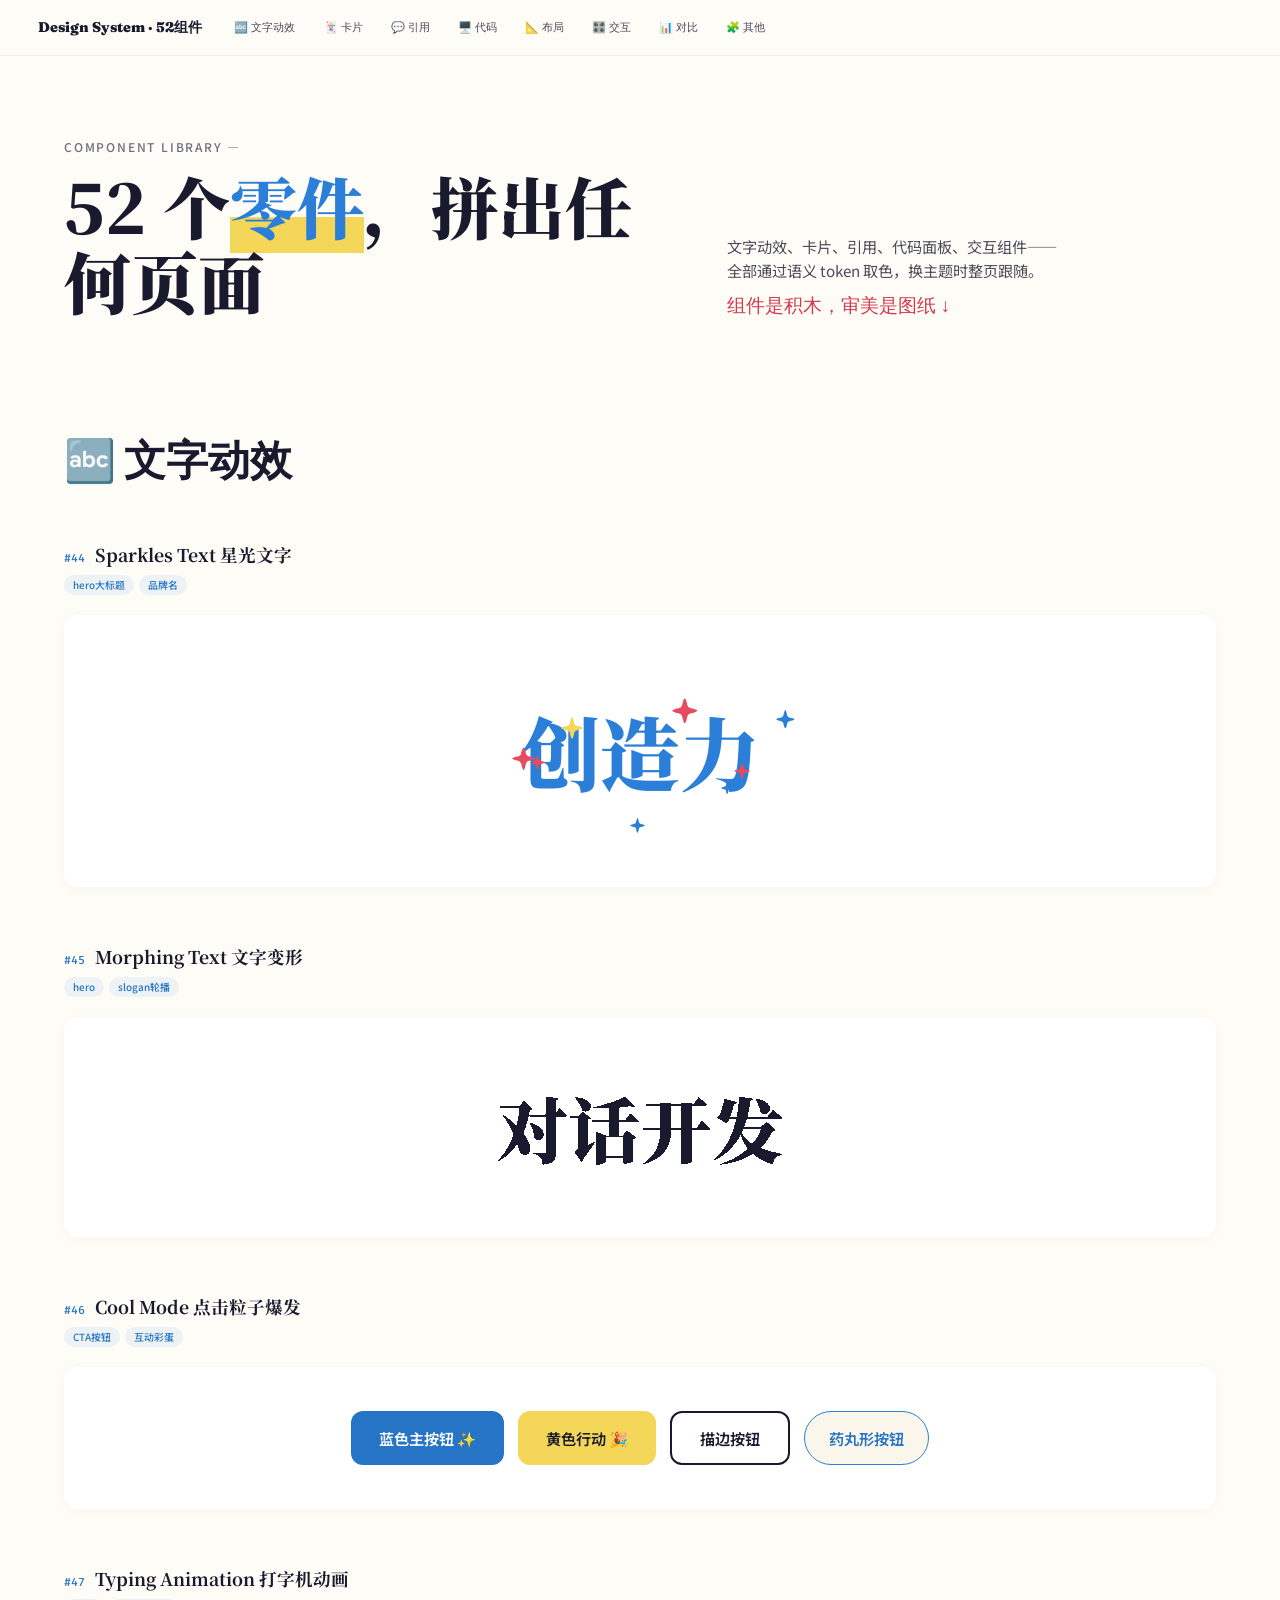
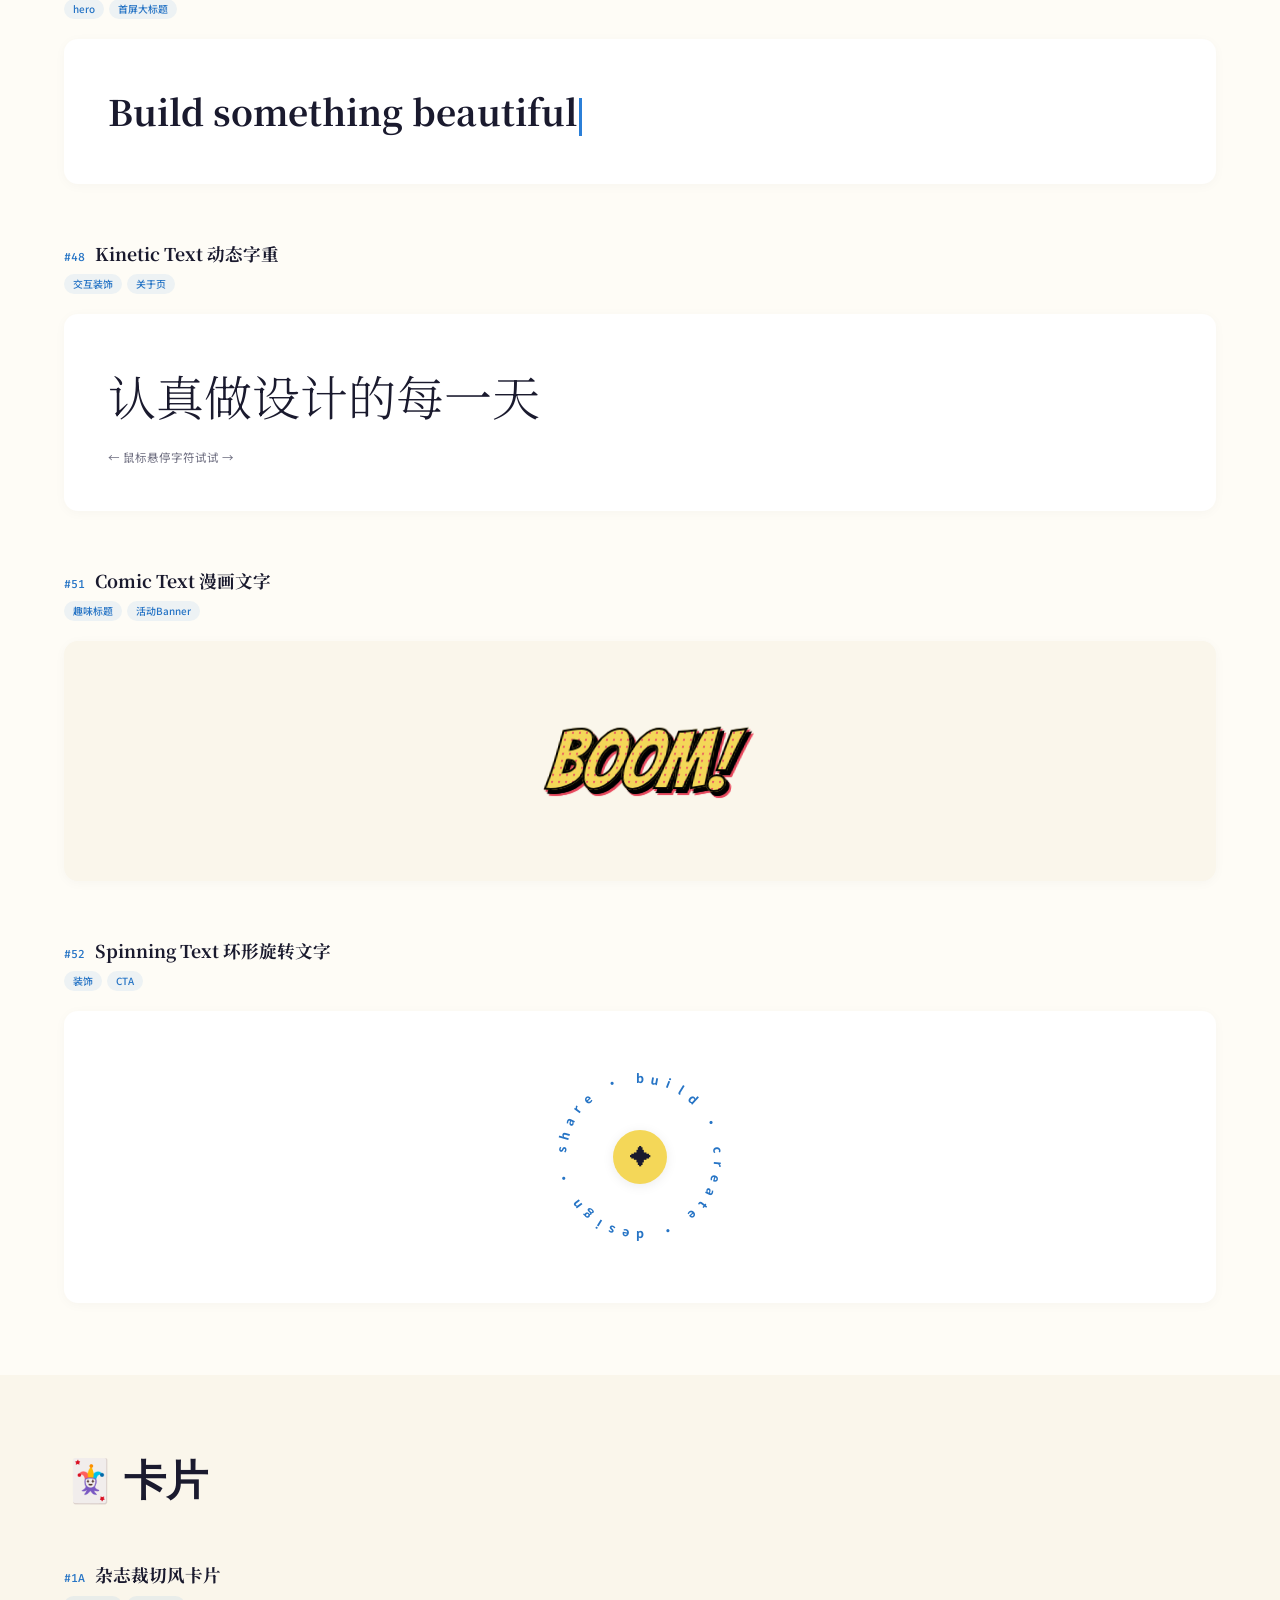
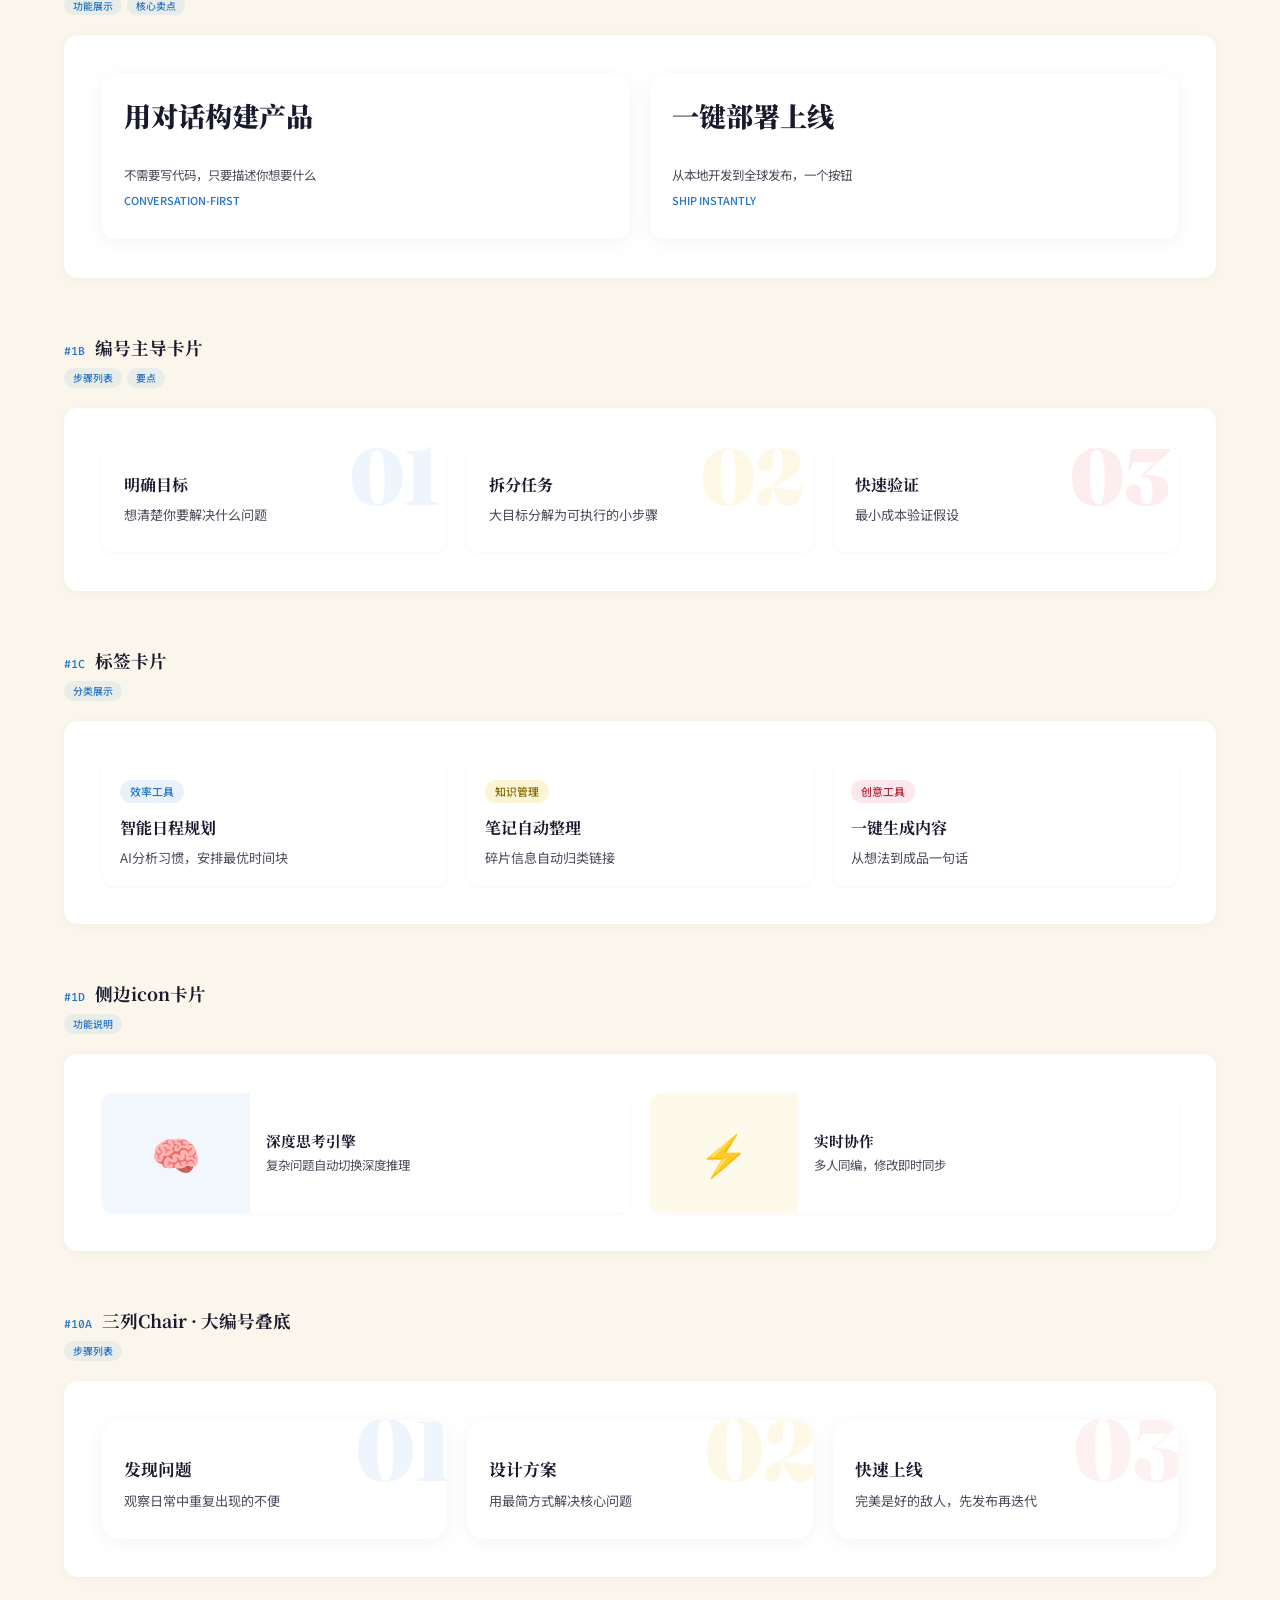
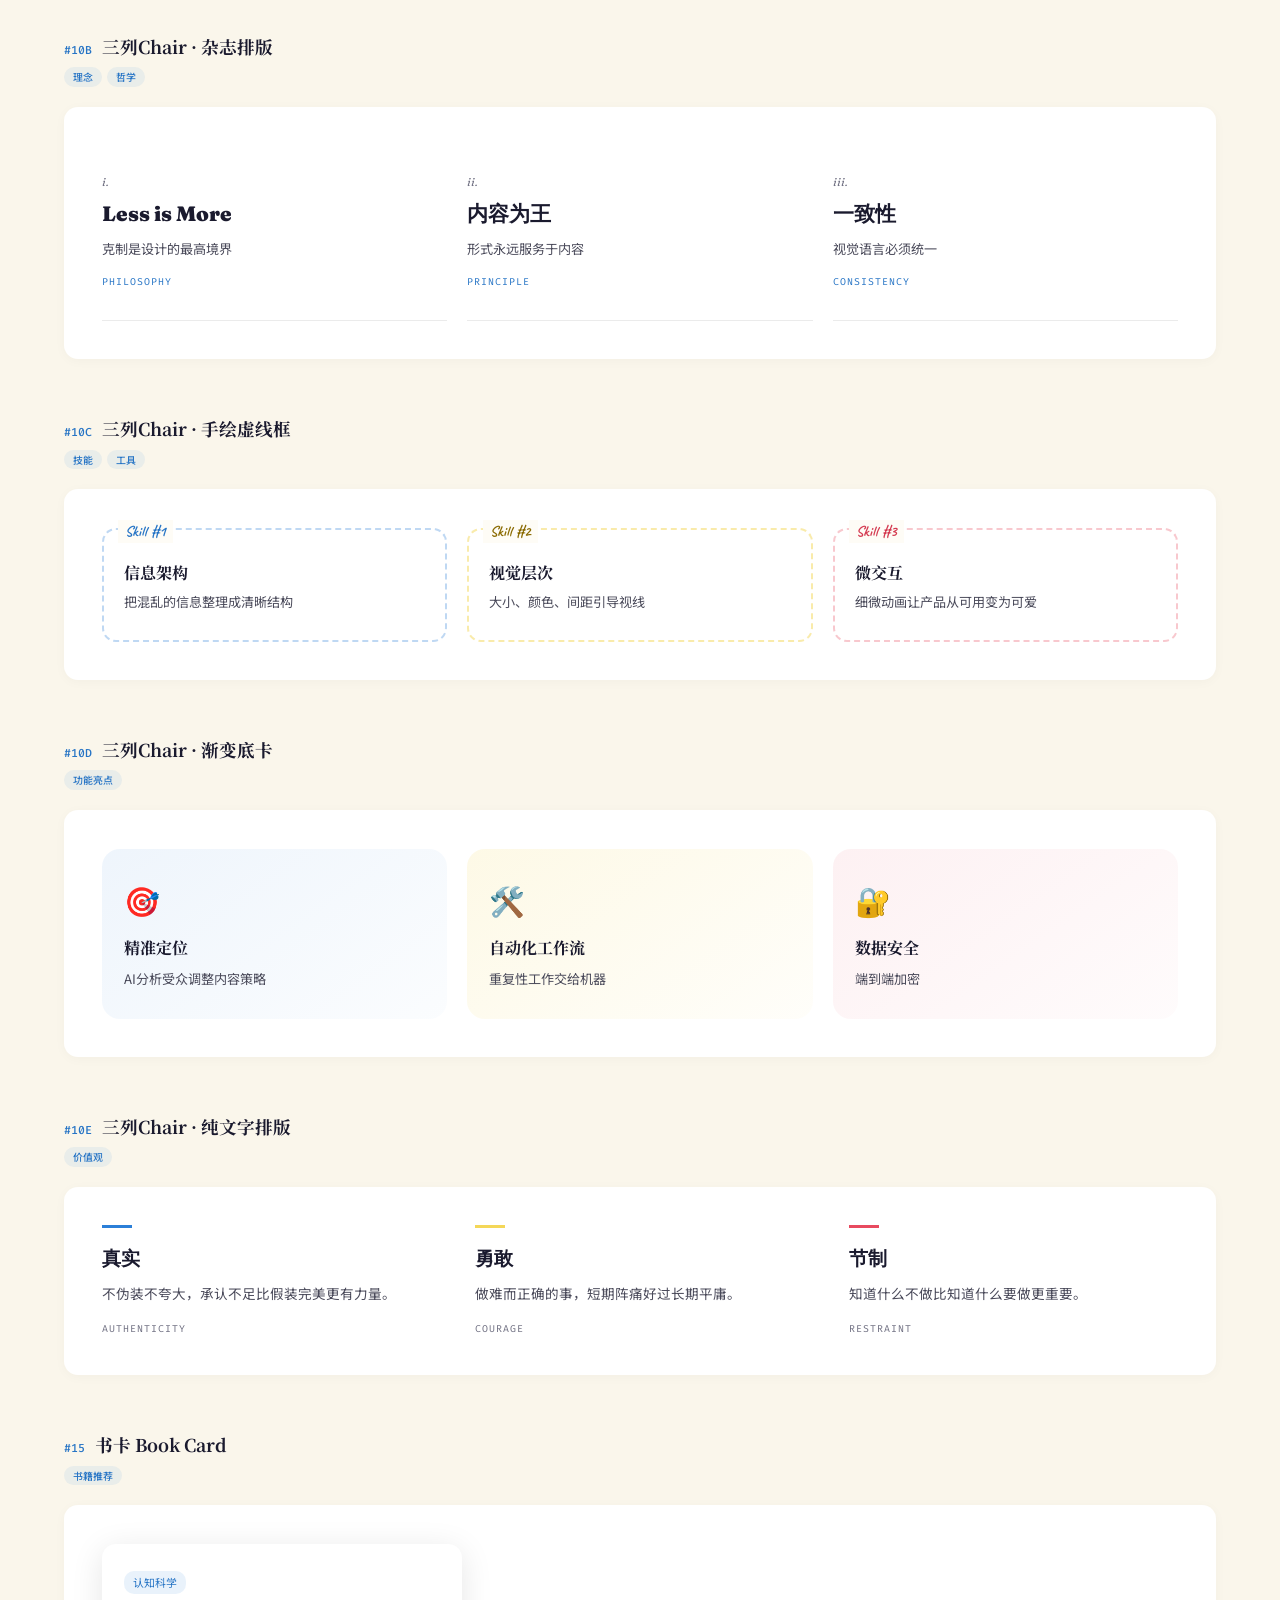
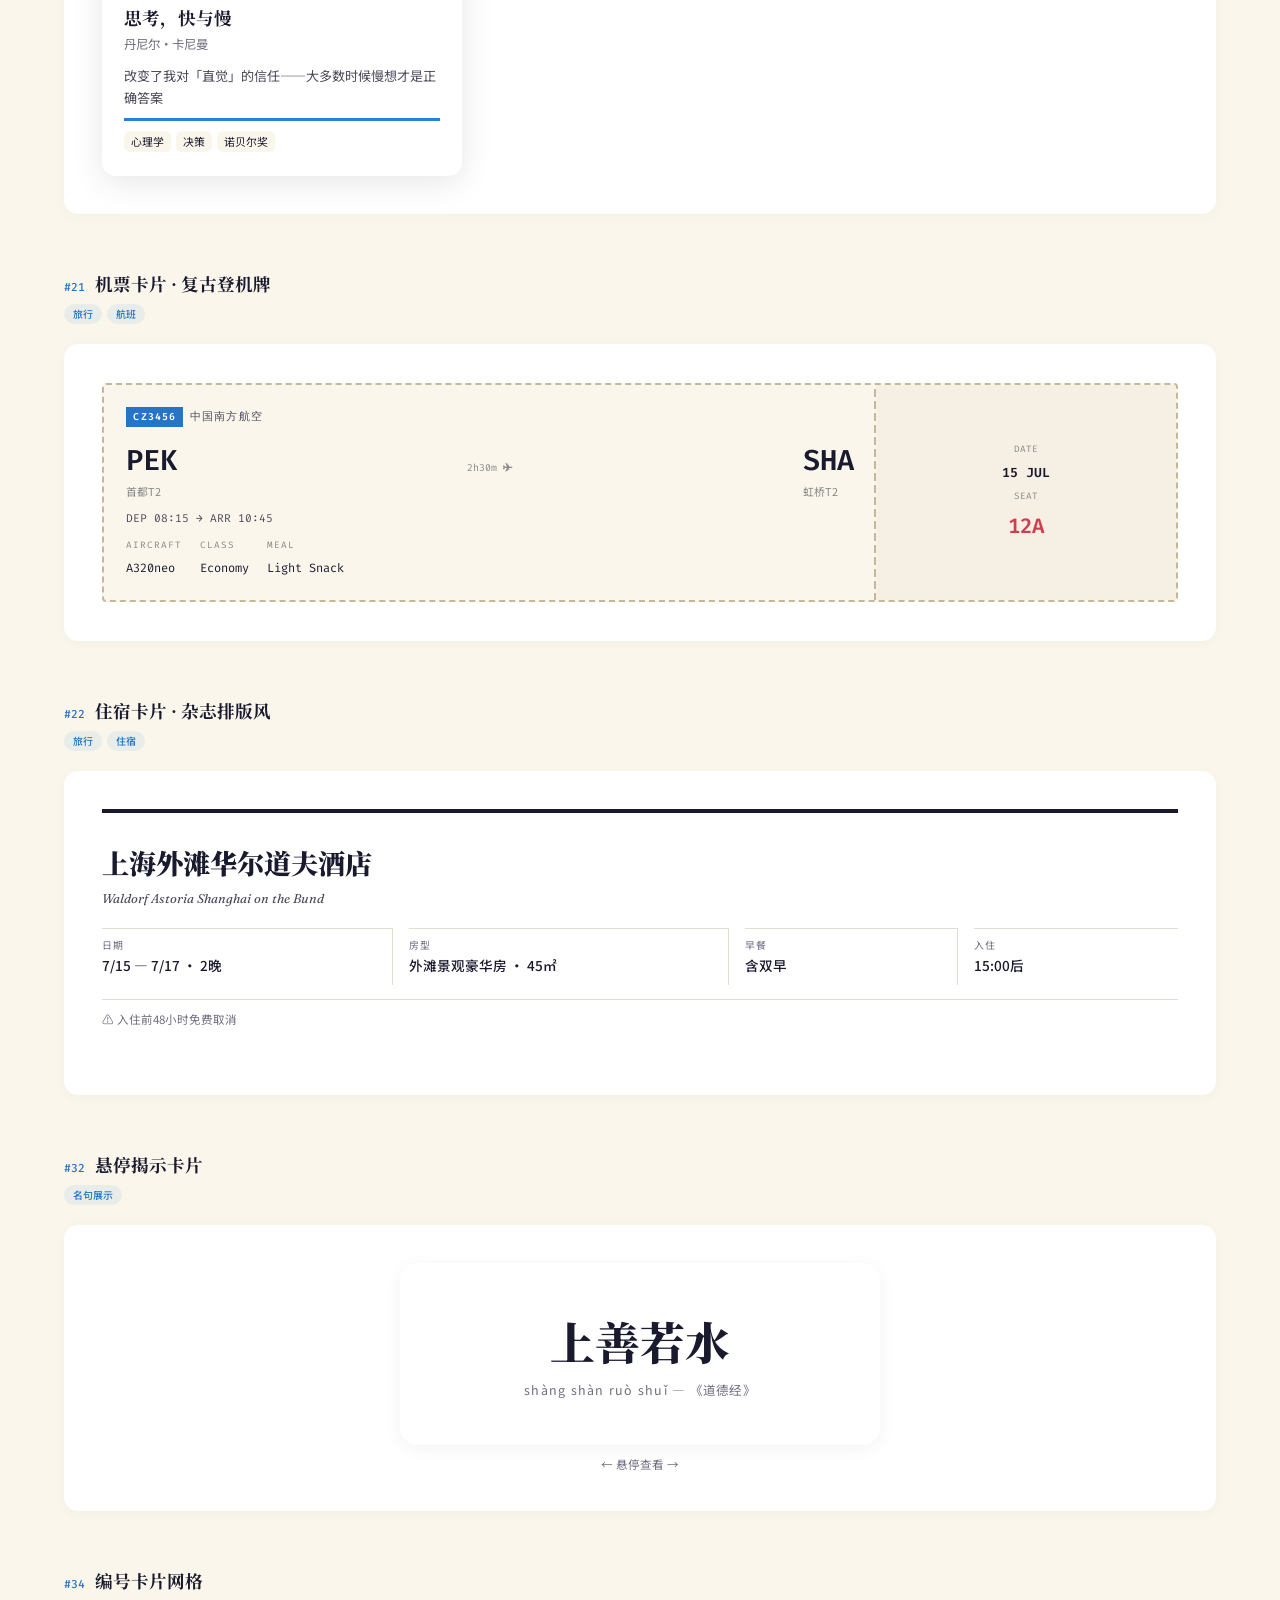
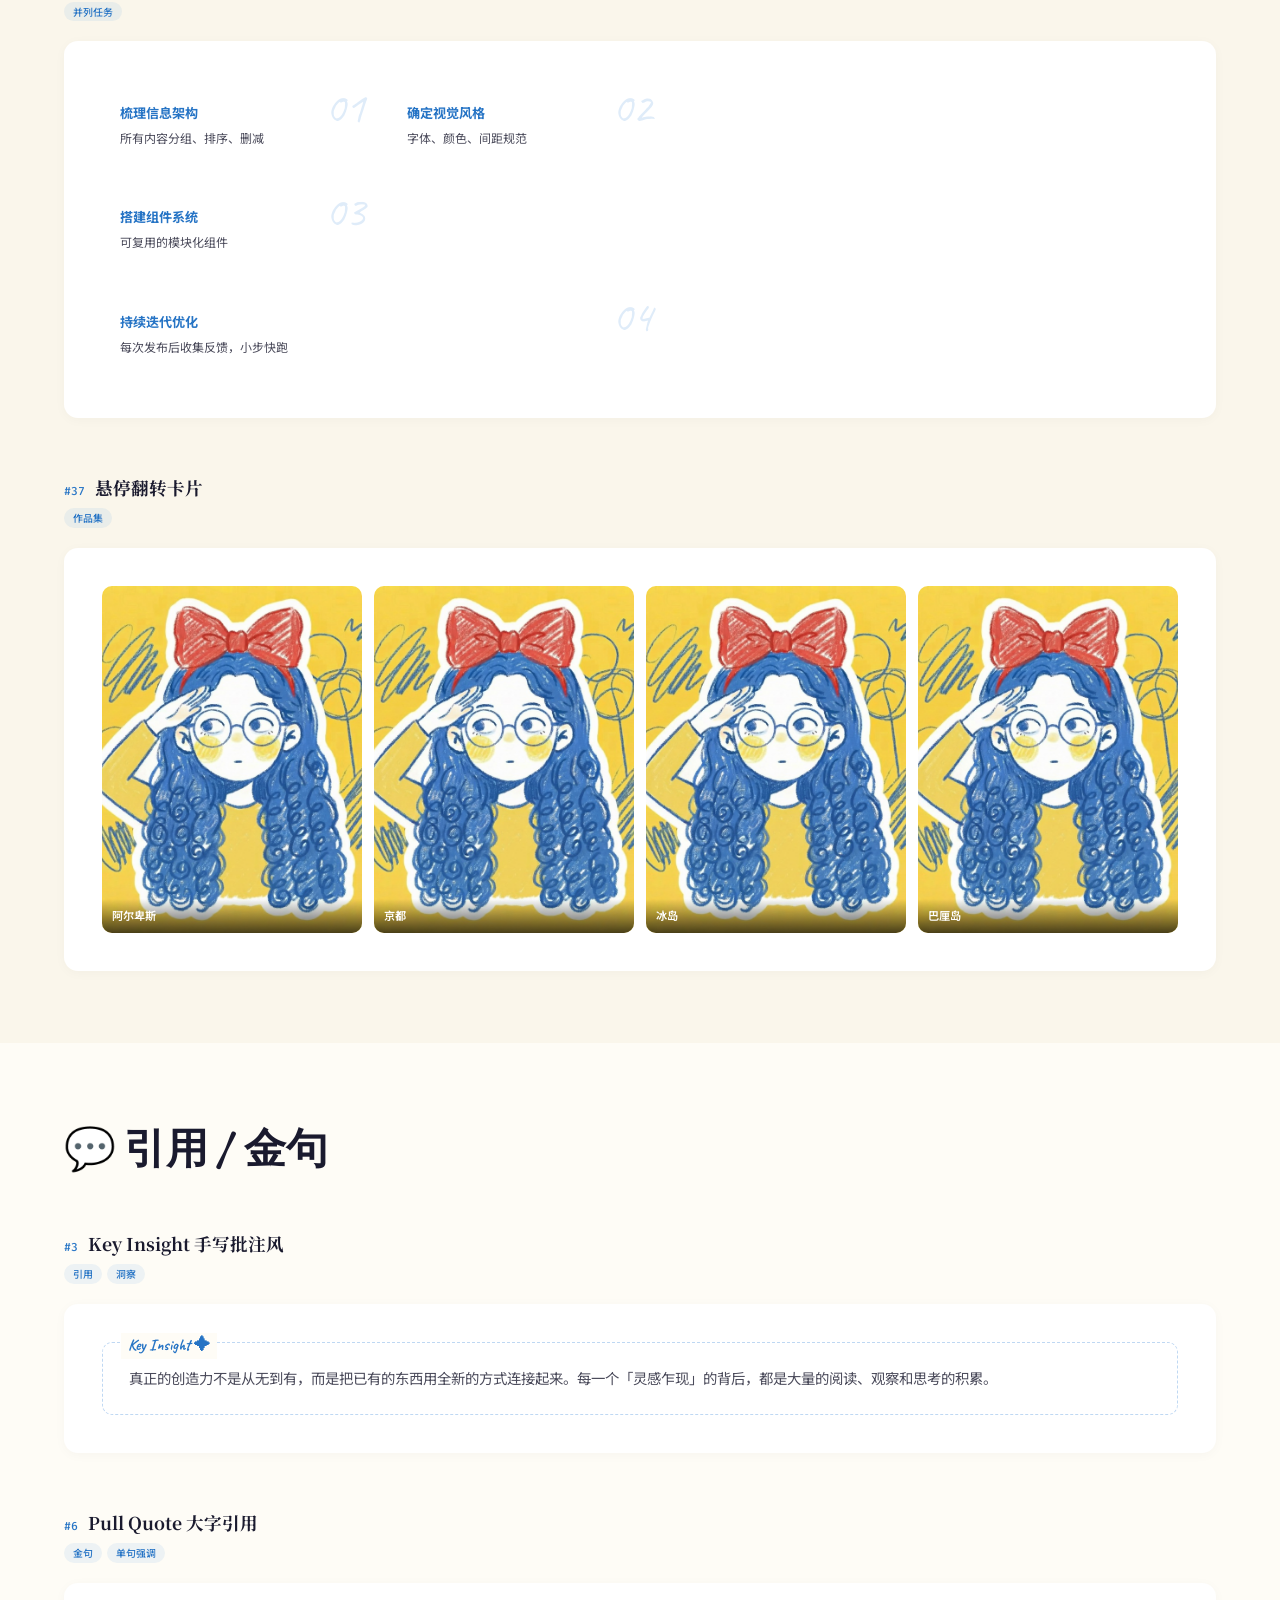
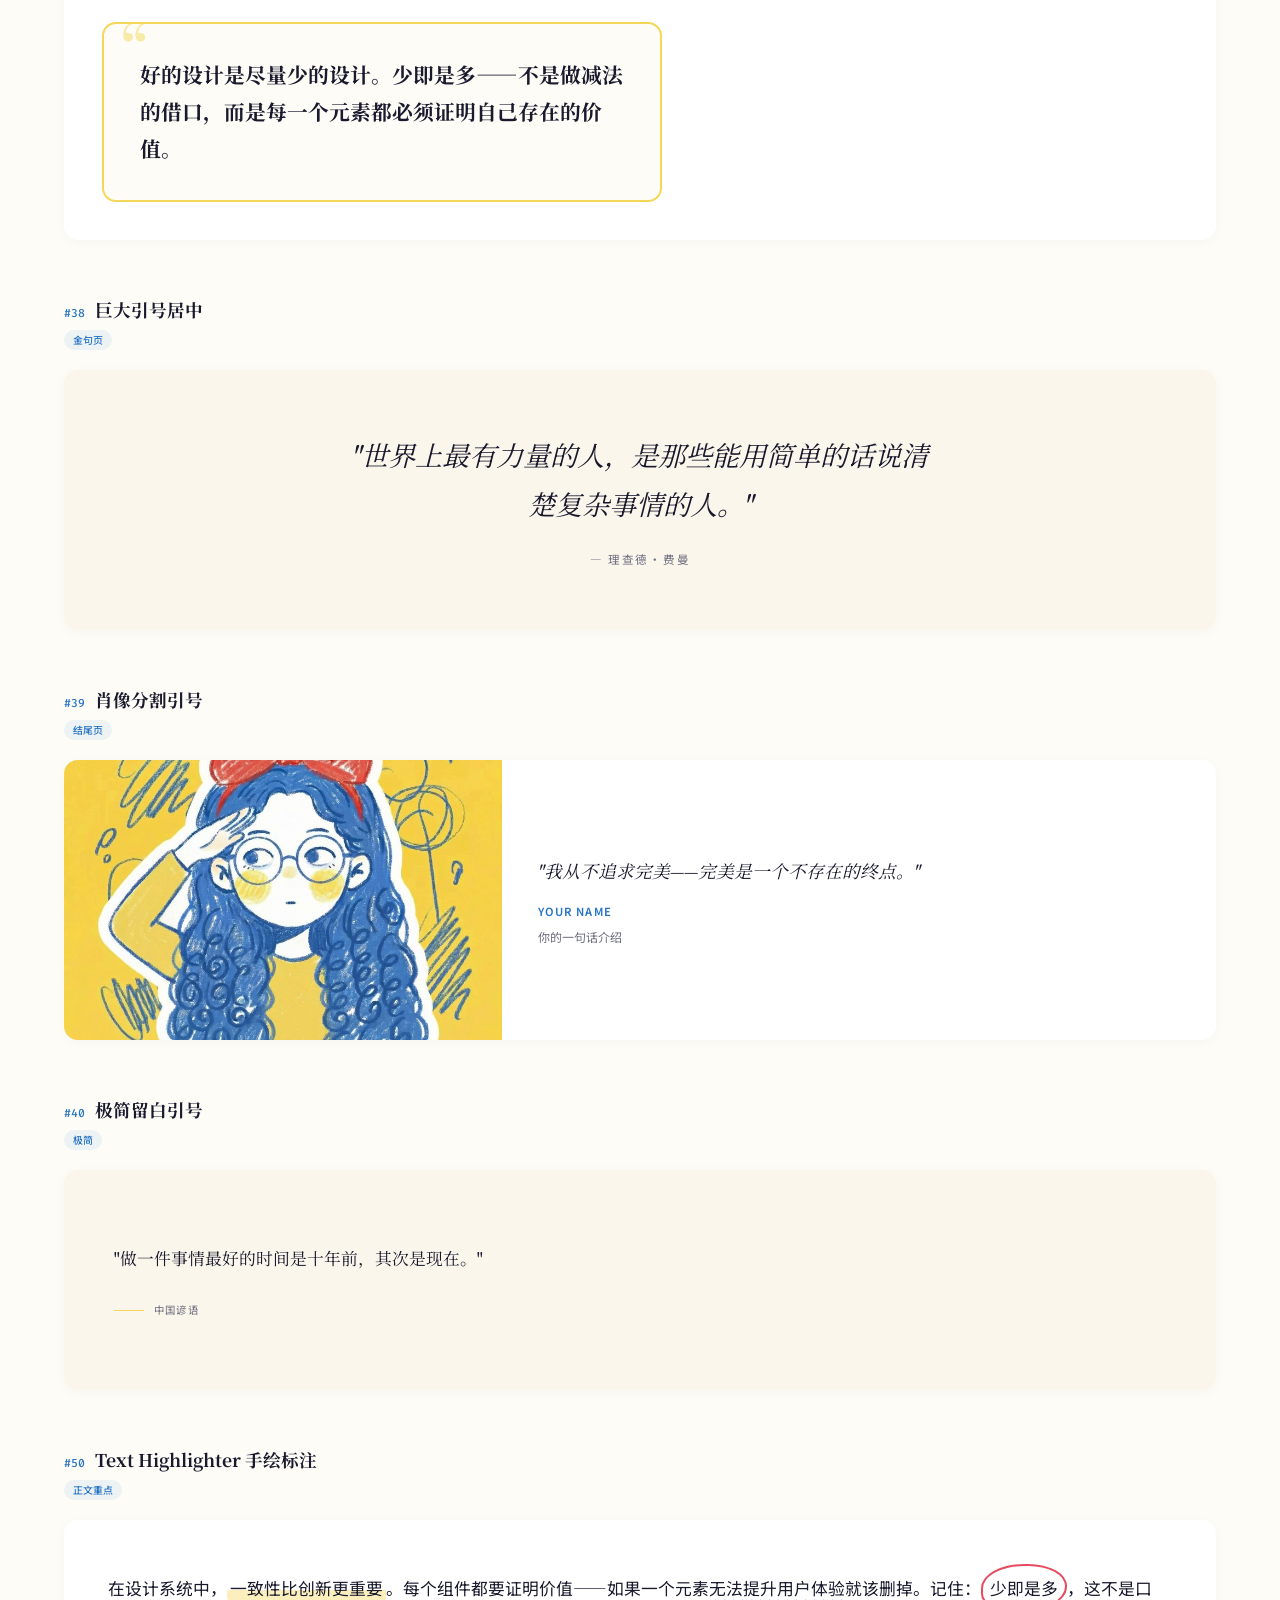
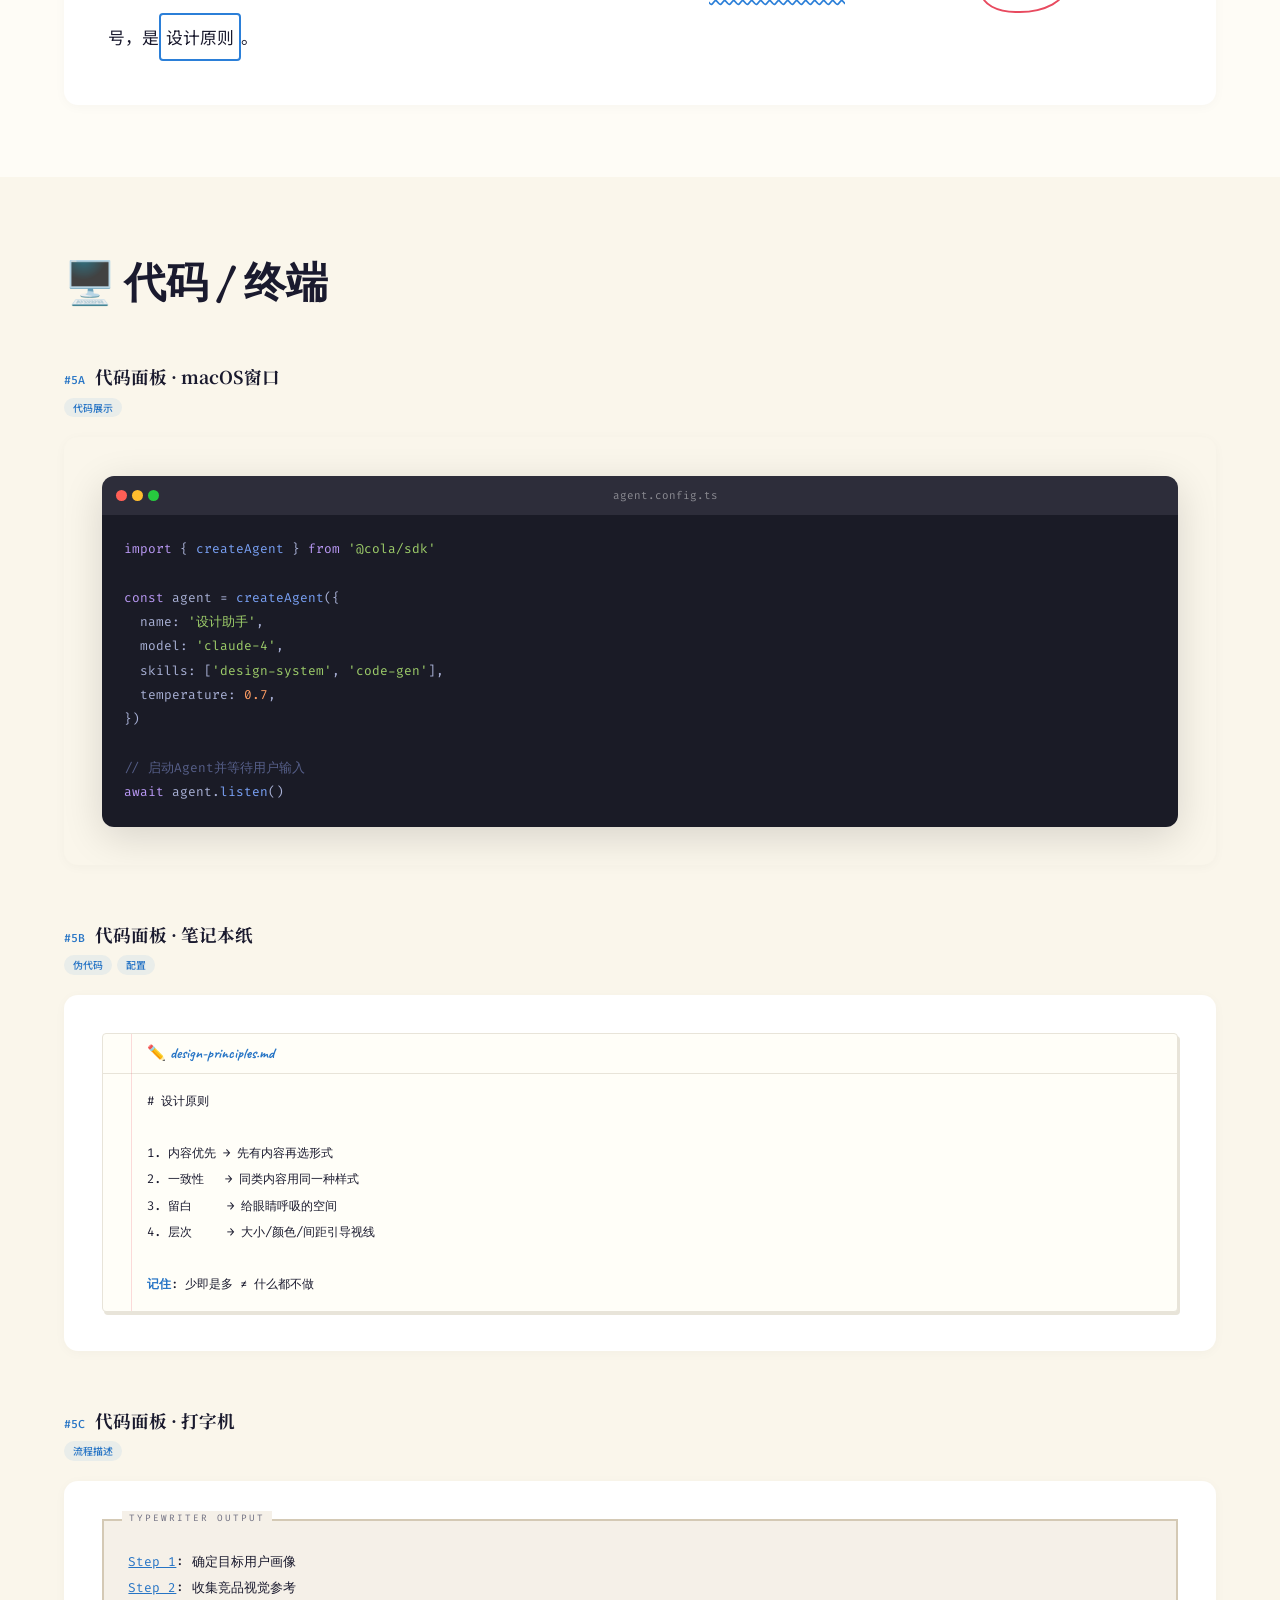
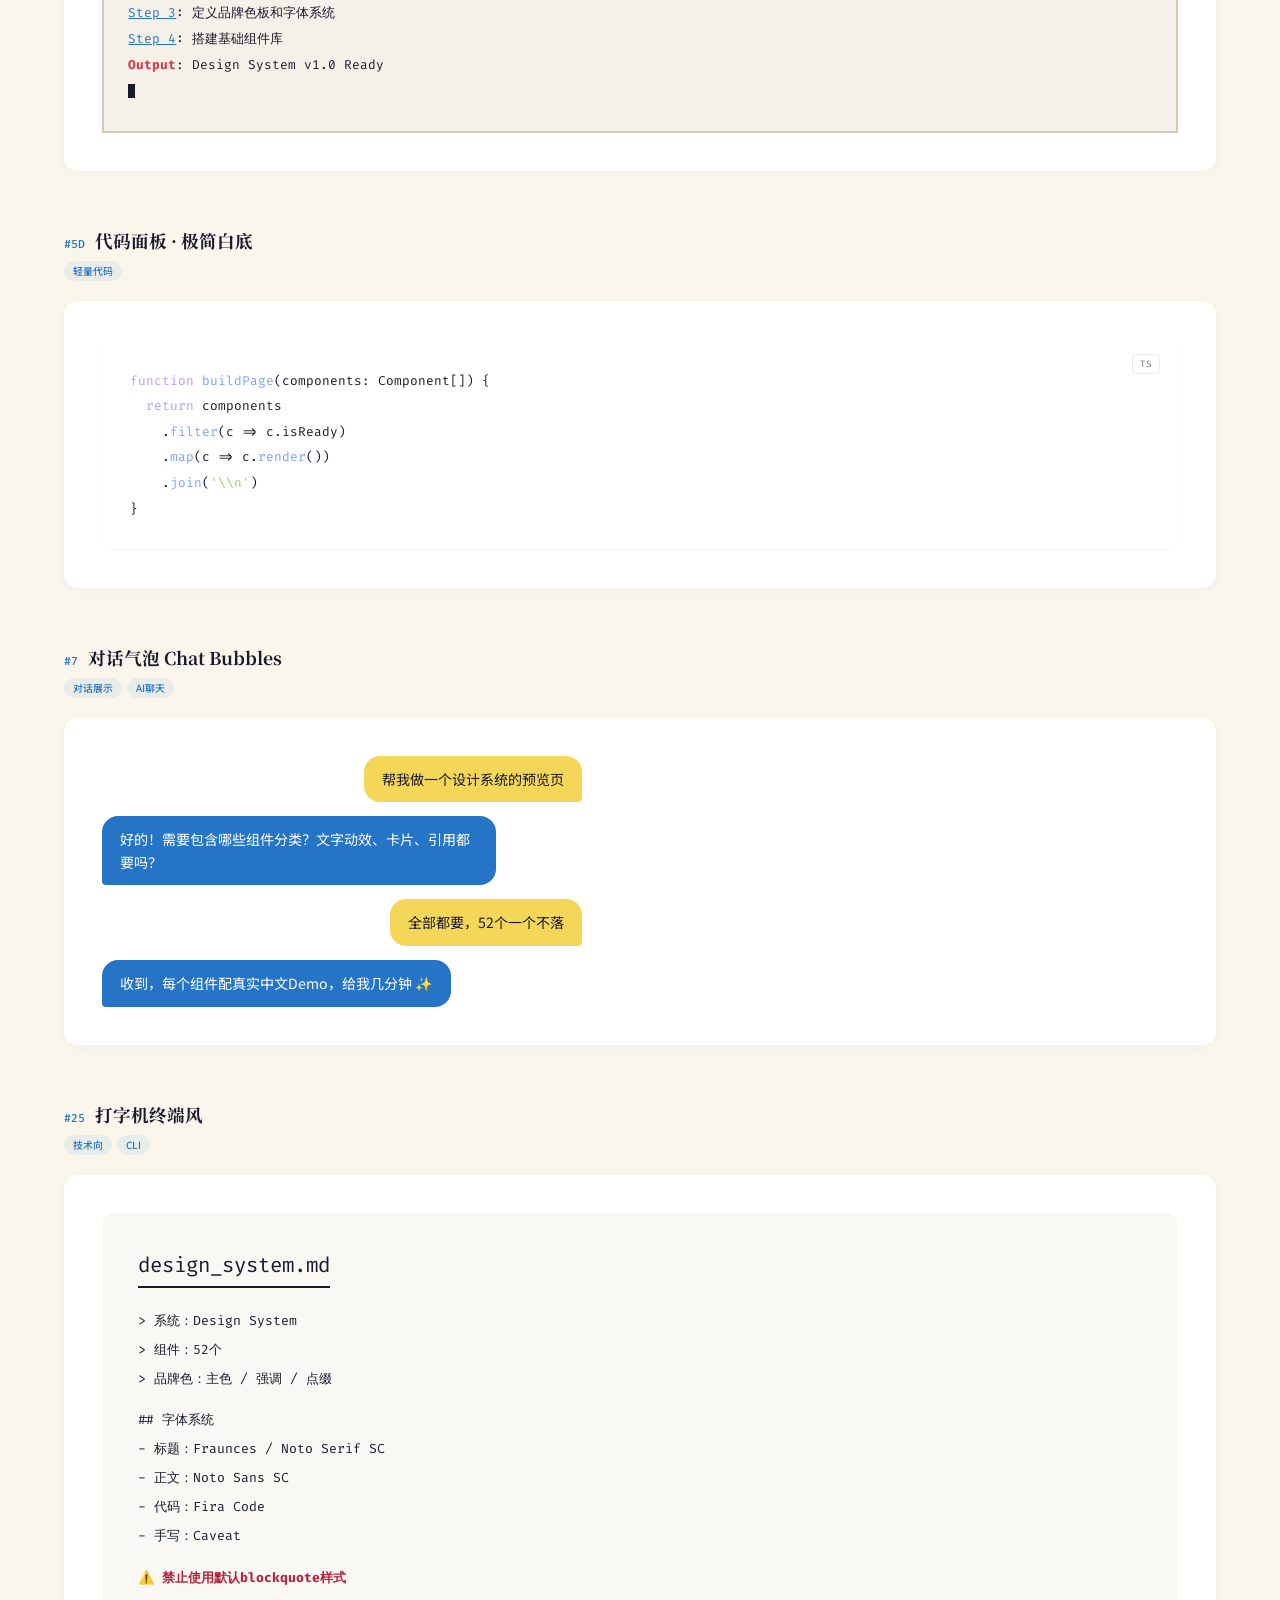
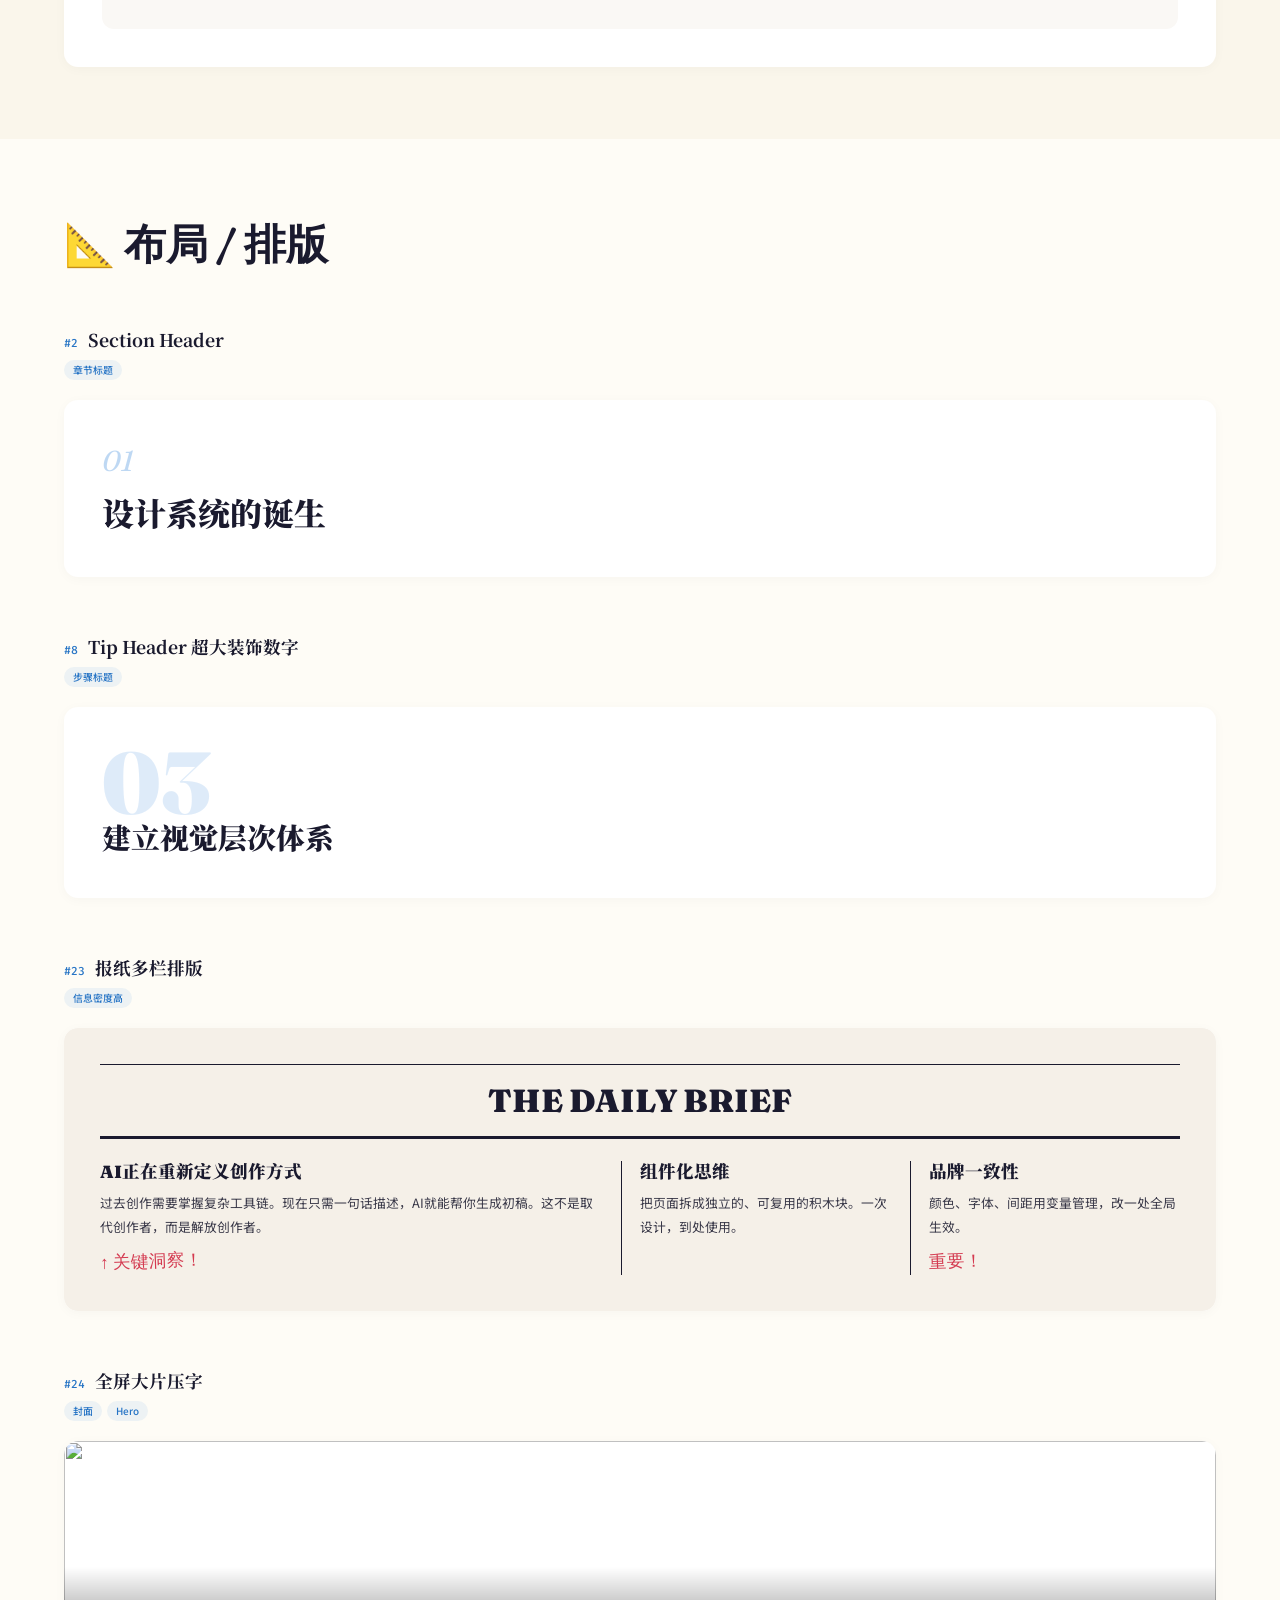
==== commit 5acd1933: "优化" ====
--- a/components-preview.html
+++ b/components-preview.html
@@ -4,7 +4,7 @@
 <meta charset="UTF-8">
 <meta name="viewport" content="width=device-width, initial-scale=1.0">
 <link rel="icon" href="assets/favicon.svg" type="image/svg+xml">
-<title>Design System · 51组件预览</title>
+<title>Design System · 52组件预览</title>
 <link href="https://fonts.googleapis.com/css2?family=Fraunces:ital,opsz,wght@0,9..144,300;0,9..144,700;0,9..144,900;1,9..144,400;1,9..144,700&family=Noto+Sans+SC:wght@300;400;500;700;900&family=Noto+Serif+SC:wght@400;700;900&family=Caveat:wght@400;700&family=Fira+Code:wght@400;500&family=Bangers&display=swap" rel="stylesheet">
 <link rel="stylesheet" href="assets/palettes.css">
 <style>
@@ -12,16 +12,24 @@
 html{scroll-behavior:smooth}
 body{font-family:'Noto Sans SC',-apple-system,sans-serif;background:var(--cream);color:var(--ink);line-height:1.6;-webkit-font-smoothing:antialiased}
 img{display:block;max-width:100%}
-.site-nav{position:sticky;top:0;z-index:1000;background:var(--cream);backdrop-filter:blur(14px);border-bottom:1px solid var(--hairline);padding:0 clamp(16px,3vw,48px);display:flex;align-items:center;gap:20px;height:56px;overflow-x:auto}
+.site-nav{position:sticky;top:0;z-index:1000;background:var(--cream);border-bottom:1px solid var(--hairline);padding:0 clamp(16px,3vw,48px);display:flex;align-items:center;gap:20px;height:56px;overflow-x:auto}
 .site-nav::-webkit-scrollbar{display:none}
 .nav-brand{font-family:'Fraunces',serif;font-weight:900;font-size:.88rem;white-space:nowrap;flex-shrink:0}
 .nav-tabs{display:flex;gap:4px;flex-shrink:0}
 .nav-tab{padding:6px 12px;border-radius:20px;font-size:.7rem;font-weight:500;white-space:nowrap;cursor:pointer;background:transparent;border:none;color:var(--ink-light);transition:all .2s}
 .nav-tab:hover{background:rgba(var(--brand-rgb), .06)}
 .nav-tab.active{background:var(--brand-surface);color:var(--on-brand)}
-.sec{padding:clamp(60px,8vh,100px) clamp(24px,5vw,80px)}
+.sec{padding:clamp(60px,8vh,100px) clamp(24px,5vw,80px);scroll-margin-top:64px}
 .sec-alt{background:var(--cream-dark)}
 .sec-heading{font-family:'Fraunces',serif;font-size:clamp(1.8rem,4vw,2.6rem);font-weight:900;margin-bottom:48px}
+.hero-intro{max-width:1300px;margin:0 auto;padding:clamp(56px,9vh,104px) clamp(24px,5vw,80px) clamp(28px,4vh,44px);display:grid;grid-template-columns:1fr .8fr;gap:clamp(24px,4vw,64px);align-items:end}
+.hero-intro .hi-label{font-size:.75rem;text-transform:uppercase;letter-spacing:.15em;font-weight:500;color:var(--ink-faint);display:block;margin-bottom:.75rem}
+.hero-intro h1{font-family:'Noto Serif SC',serif;font-weight:900;font-size:clamp(2.4rem,6vw,4.2rem);line-height:1.12}
+.hero-intro h1 em{font-style:normal;color:var(--brand);background:linear-gradient(transparent 62%,var(--highlight) 62%)}
+.hero-intro .hi-note{font-size:.95rem;color:var(--ink-light);max-width:42ch}
+.hero-intro .hi-note .hand{display:block;margin-top:10px;font:1.2rem 'Caveat',cursive;color:var(--pop-text)}
+.site-foot{padding:clamp(36px,5vh,56px) clamp(24px,5vw,80px);text-align:center;font-size:.78rem;color:var(--ink-faint);border-top:1px solid var(--hairline)}
+@media(max-width:900px){.hero-intro{grid-template-columns:1fr;gap:18px;align-items:start}}
 .cb{margin-bottom:56px}.cb:last-child{margin-bottom:0}
 .cb-h{display:flex;align-items:baseline;gap:10px;margin-bottom:6px;flex-wrap:wrap}
 .cb-id{font-family:'Fira Code',monospace;font-size:.72rem;color:var(--brand-text);font-weight:500}
@@ -85,7 +93,7 @@
 .chair-mag h3{font-family:'Fraunces',serif;font-size:1.3rem;font-weight:900;line-height:1.2;margin-bottom:10px}
 .chair-mag p{font-size:.82rem;color:var(--ink-light);line-height:1.8}
 .chair-mag .tg{display:inline-block;margin-top:14px;font-family:'Fira Code',monospace;font-size:.62rem;color:var(--brand-text);text-transform:uppercase;letter-spacing:1px}
-.chair-dash{border:2px dashed;border-radius:14px;padding:26px 20px;position:relative;background:white}
+.chair-dash{border:2px dashed;border-radius:14px;padding:26px 20px;position:relative;background:var(--card-bg)}
 .chair-dash .lb{position:absolute;top:-10px;left:14px;font-family:'Caveat',cursive;font-size:.92rem;font-weight:700;background:var(--cream);padding:0 7px}
 .chair-dash h3{font-family:'Noto Serif SC',serif;font-size:1rem;font-weight:700;margin-bottom:6px;margin-top:4px}
 .chair-dash p{font-size:.82rem;color:var(--ink-light);line-height:1.7}
@@ -169,7 +177,7 @@
 .code-mac .dots i:nth-child(1){background:#ff5f56}
 .code-mac .dots i:nth-child(2){background:#ffbd2e}
 .code-mac .dots i:nth-child(3){background:#27c93f}
-.code-mac .fn{flex:1;text-align:center;font-family:'Fira Code',monospace;font-size:.68rem;color: var(--ink-faint)}
+.code-mac .fn{flex:1;text-align:center;font-family:'Fira Code',monospace;font-size:.68rem;color:rgba(255,255,255,.45)}
 .code-mac .bd{background:#1a1b26;padding:22px}
 .code-mac pre{font-family:'Fira Code',monospace;font-size:.8rem;line-height:1.9;color:#a9b1d6;margin:0;white-space:pre-wrap}
 .kw{color:#bb9af7}.fnc{color:#7aa2f7}.str{color:#9ece6a}.cmt{color:#565f89}.nm{color:#ff9e64}
@@ -189,7 +197,7 @@
 .bubble.u{background:var(--highlight);color:var(--ink);align-self:flex-end;border-bottom-right-radius:4px}
 .bubble.a{background:var(--brand-surface);color:var(--on-brand);align-self:flex-start;border-bottom-left-radius:4px}
 .tw-sec{background:#faf8f5;padding:36px;border-radius:12px}
-.tw-sec .hd{font-family:'Fira Code',monospace;font-size:1.3rem;border-bottom:2px solid #333;display:inline-block;padding-bottom:3px;margin-bottom:1.2rem}
+.tw-sec .hd{font-family:'Fira Code',monospace;font-size:1.3rem;border-bottom:2px solid var(--ink);display:inline-block;padding-bottom:3px;margin-bottom:1.2rem}
 .tw-sec .ct{font-family:'Fira Code',monospace;font-size:.82rem;line-height:2.2;max-width:580px}
 .tw-sec .ct p{margin:0}.tw-sec .warn{color:var(--danger-strong);font-weight:700}
 .sh-demo .sn{font-family:'Fraunces',serif;font-style:italic;font-size:1.8rem;color:var(--brand);opacity:.3;display:block;margin-bottom:.2rem}
@@ -197,11 +205,11 @@
 .th-demo .tn{font-family:'Fraunces',serif;font-size:5.5rem;font-weight:900;color:var(--brand);opacity:.15;line-height:.85;display:block}
 .th-demo .tt{font-family:'Noto Serif SC',serif;font-weight:900;font-size:1.8rem;margin-top:-.4rem}
 .newspaper{background:#f5f0e8;padding:36px;border-radius:12px}
-.newspaper .mh{font-family:'Fraunces','Noto Serif SC',serif;font-size:2rem;font-weight:900;text-align:center;border-bottom:3px solid #000;border-top:1px solid #000;padding:10px 0;margin-bottom:22px}
+.newspaper .mh{font-family:'Fraunces','Noto Serif SC',serif;font-size:2rem;font-weight:900;text-align:center;border-bottom:3px solid var(--ink);border-top:1px solid var(--ink);padding:10px 0;margin-bottom:22px}
 .newspaper .ng{display:grid;grid-template-columns:2fr 1px 1fr 1px 1fr;gap:18px}
-.newspaper .nd{background:#333}
+.newspaper .nd{background:var(--ink)}
 .newspaper .nh{font-family:'Fraunces','Noto Serif SC',serif;font-size:1.1rem;font-weight:900;margin-bottom:7px;line-height:1.3}
-.newspaper .nb{font-size:.8rem;color:#333;line-height:1.85}
+.newspaper .nb{font-size:.8rem;color:var(--ink);line-height:1.85;opacity:.85}
 .newspaper .hw{font-family:'Caveat',cursive;color:var(--pop-text);font-size:1.1rem;transform:rotate(-2deg);margin-top:8px;display:inline-block}
 .mag-hero{position:relative;min-height:360px;display:flex;flex-direction:column;justify-content:flex-end;padding:36px;overflow:hidden;border-radius:14px}
 .mag-hero .bg{position:absolute;inset:0;width:100%;height:100%;object-fit:cover;z-index:0}
@@ -272,7 +280,7 @@
 .flip-b{background:var(--brand-surface);color:var(--on-brand);transform:rotateY(180deg);text-align:center}
 .flip-b h3{font-size:.95rem;font-weight:400;opacity:.8;margin-bottom:.8rem}
 .flip-b p{font-size:.88rem;line-height:2}
-.dark-reveal{position:relative;min-height:320px;display:flex;align-items:center;justify-content:center;background:#1a1a2e;border-radius:14px;overflow:hidden;padding:50px 36px}
+.dark-reveal{position:relative;min-height:320px;display:flex;align-items:center;justify-content:center;background:var(--dark-panel);border-radius:14px;overflow:hidden;padding:50px 36px}
 .dark-reveal .bgc{position:absolute;top:50%;left:50%;transform:translate(-50%,-50%);font-family:'Noto Serif SC',serif;font-size:14rem;color:rgba(255,255,255,.03);pointer-events:none;line-height:1}
 .dark-reveal .drc{position:relative;z-index:1;text-align:center;max-width:460px}
 .dark-reveal .drc h2{font-family:'Noto Serif SC',serif;font-size:clamp(1.8rem,5vw,2.8rem);line-height:1.6;color: var(--on-dark);margin-bottom:1.2rem;font-weight:900}
@@ -289,7 +297,7 @@
 .cl-content h4{font-size:.82rem;font-weight:600;margin-bottom:2px}
 .cl-content p{font-size:.75rem;color:var(--ink-light);line-height:1.7}
 .gallery{display:flex;gap:0;max-width:760px;height:340px;border-radius:12px;overflow:hidden;box-shadow:0 6px 24px rgba(0,0,0,.08)}
-.gallery .rail{width:72px;background:#1A1A2E;display:flex;flex-direction:column;gap:2px;flex-shrink:0;overflow-y:auto}
+.gallery .rail{width:72px;background:var(--dark-panel);display:flex;flex-direction:column;gap:2px;flex-shrink:0;overflow-y:auto}
 .gallery .rail img{width:100%;aspect-ratio:1;object-fit:cover;cursor:pointer;opacity:.5;transition:opacity .3s}
 .gallery .rail img.active{opacity:1}
 .gallery .main{flex:1;position:relative;overflow:hidden}
@@ -372,7 +380,7 @@
 .cal-cell{aspect-ratio:1;border-radius:5px;background: var(--card-bg);display:flex;flex-direction:column;align-items:center;justify-content:center;padding:3px}
 .cal-cell .dy{font-size:.62rem;color:var(--ink-light)}
 .cal-cell .em{font-size:.9rem}
-.modal-ov{position:fixed;inset:0;z-index:2000;background:rgba(0,0,0,.6);backdrop-filter:blur(4px);display:none;align-items:center;justify-content:center;padding:20px}
+.modal-ov{position:fixed;inset:0;z-index:2000;background:rgba(0,0,0,.6);display:none;align-items:center;justify-content:center;padding:20px}
 .modal-ov.active{display:flex}
 .modal-box{background:var(--cream);padding:40px;border-radius:14px;max-width:560px;width:100%;position:relative}
 .modal-x{position:absolute;top:14px;right:14px;width:32px;height:32px;border-radius:50%;background: var(--card-bg);display:flex;align-items:center;justify-content:center;cursor:pointer;font-size:1.1rem;border:none;box-shadow:0 2px 6px rgba(0,0,0,.1)}
@@ -392,7 +400,7 @@
 .ring-step .sub{font-size:.62rem;color:var(--ink-faint)}
 .ring-step::after{content:'\203A';position:absolute;right:-7px;top:50%;transform:translateY(-50%);font-size:1.5rem;color:var(--highlight);font-weight:900}
 .ring-step:last-child::after{content:'\27F3';right:auto;left:50%;top:auto;bottom:-14px;transform:translateX(-50%);font-size:.95rem;color:var(--brand)}
-.nav-demo{padding:.8rem 1.5rem;background:var(--cream);backdrop-filter:blur(12px);border-bottom:1px solid var(--hairline);display:flex;align-items:center;justify-content:space-between;border-radius:10px}
+.nav-demo{padding:.8rem 1.5rem;background:var(--cream);border-bottom:1px solid var(--hairline);display:flex;align-items:center;justify-content:space-between;border-radius:10px}
 .nav-demo .logo{font-family:'Fraunces',serif;font-weight:900;font-size:.9rem}
 .nav-demo .lnks{display:flex;gap:1.5rem}
 .nav-demo .lnks a{text-decoration:none;color:var(--ink);font-size:.82rem;position:relative}
@@ -406,7 +414,15 @@
 </head>
 <body>
 <svg style="height:0;width:0;position:fixed"><defs><filter id="threshold"><feColorMatrix in="SourceGraphic" type="matrix" values="1 0 0 0 0  0 1 0 0 0  0 0 1 0 0  0 0 0 255 -140"/></filter></defs></svg>
-<nav class="site-nav"><span class="nav-brand">Design System · 51组件</span><div class="nav-tabs"><button class="nav-tab active" data-target="sec-text">🔤 文字动效</button><button class="nav-tab" data-target="sec-cards">🃏 卡片</button><button class="nav-tab" data-target="sec-quotes">💬 引用</button><button class="nav-tab" data-target="sec-code">🖥️ 代码</button><button class="nav-tab" data-target="sec-layout">📐 布局</button><button class="nav-tab" data-target="sec-interact">🎛️ 交互</button><button class="nav-tab" data-target="sec-compare">📊 对比</button><button class="nav-tab" data-target="sec-other">🧩 其他</button></div></nav>
+<nav class="site-nav"><span class="nav-brand">Design System · 52组件</span><div class="nav-tabs"><button class="nav-tab active" data-target="sec-text">🔤 文字动效</button><button class="nav-tab" data-target="sec-cards">🃏 卡片</button><button class="nav-tab" data-target="sec-quotes">💬 引用</button><button class="nav-tab" data-target="sec-code">🖥️ 代码</button><button class="nav-tab" data-target="sec-layout">📐 布局</button><button class="nav-tab" data-target="sec-interact">🎛️ 交互</button><button class="nav-tab" data-target="sec-compare">📊 对比</button><button class="nav-tab" data-target="sec-other">🧩 其他</button></div></nav>
+
+<header class="hero-intro">
+  <div>
+    <span class="hi-label">Component Library —</span>
+    <h1>52 个<em>零件</em>，拼出任何页面</h1>
+  </div>
+  <div class="hi-note">文字动效、卡片、引用、代码面板、交互组件——全部通过语义 token 取色，换主题时整页跟随。<span class="hand">组件是积木，审美是图纸 ↓</span></div>
+</header>
 
 <div class="sec" id="sec-text"><h1 class="sec-heading">🔤 文字动效</h1>
 <div class="cb"><div class="cb-h"><span class="cb-id">#44</span><span class="cb-name">Sparkles Text 星光文字</span></div><div class="pills"><span class="pill">hero大标题</span><span class="pill">品牌名</span></div><div class="demo" style="text-align:center;padding:60px 40px"><div class="sparkles-wrap" data-sparkle-colors="theme" style="margin:0 auto"><span class="sparkles-text">创造力</span></div></div></div>
@@ -439,9 +455,9 @@
 <div class="sec" id="sec-quotes"><h1 class="sec-heading">💬 引用 / 金句</h1>
 <div class="cb"><div class="cb-h"><span class="cb-id">#3</span><span class="cb-name">Key Insight 手写批注风</span></div><div class="pills"><span class="pill">引用</span><span class="pill">洞察</span></div><div class="demo"><div class="key-note"><span class="kt">Key Insight ✦</span><p>真正的创造力不是从无到有，而是把已有的东西用全新的方式连接起来。每一个「灵感乍现」的背后，都是大量的阅读、观察和思考的积累。</p></div></div></div>
 <div class="cb"><div class="cb-h"><span class="cb-id">#6</span><span class="cb-name">Pull Quote 大字引用</span></div><div class="pills"><span class="pill">金句</span><span class="pill">单句强调</span></div><div class="demo"><div class="pullquote"><p>好的设计是尽量少的设计。少即是多——不是做减法的借口，而是每一个元素都必须证明自己存在的价值。</p></div></div></div>
-<div class="cb"><div class="cb-h"><span class="cb-id">#38</span><span class="cb-name">巨大引号居中</span></div><div class="pills"><span class="pill">金句页</span></div><div class="demo" style="background:#EFE8D8;min-height:260px;display:flex;align-items:center;justify-content:center;text-align:center;padding:50px"><div><p style="font-family:'Fraunces','Noto Serif SC',serif;font-style:italic;font-size:clamp(1.2rem,2.5vw,1.7rem);line-height:1.8;max-width:580px;color: var(--ink)">"世界上最有力量的人，是那些能用简单的话说清楚复杂事情的人。"</p><p style="font-size:.72rem;color: var(--ink-faint);margin-top:20px;letter-spacing:.15em">— 理查德·费曼</p></div></div></div>
+<div class="cb"><div class="cb-h"><span class="cb-id">#38</span><span class="cb-name">巨大引号居中</span></div><div class="pills"><span class="pill">金句页</span></div><div class="demo" style="background:var(--cream-dark);min-height:260px;display:flex;align-items:center;justify-content:center;text-align:center;padding:50px"><div><p style="font-family:'Fraunces','Noto Serif SC',serif;font-style:italic;font-size:clamp(1.2rem,2.5vw,1.7rem);line-height:1.8;max-width:580px;color: var(--ink)">"世界上最有力量的人，是那些能用简单的话说清楚复杂事情的人。"</p><p style="font-size:.72rem;color: var(--ink-faint);margin-top:20px;letter-spacing:.15em">— 理查德·费曼</p></div></div></div>
 <div class="cb"><div class="cb-h"><span class="cb-id">#39</span><span class="cb-name">肖像分割引号</span></div><div class="pills"><span class="pill">结尾页</span></div><div class="demo" style="padding:0;overflow:hidden"><div style="display:flex;align-items:center;min-height:280px"><div style="width:38%;height:280px;overflow:hidden;flex-shrink:0"><img src="placeholder.jpg" style="width:100%;height:100%;object-fit:cover" alt=""></div><div style="width:62%;padding:32px 36px"><p style="font-family:'Fraunces','Noto Serif SC',serif;font-style:italic;font-size:1.1rem;line-height:2">"我从不追求完美——完美是一个不存在的终点。"</p><p style="font-size:.7rem;color:var(--brand-text);margin-top:14px;font-weight:600;letter-spacing:.1em">YOUR NAME</p><p style="font-size:.75rem;color:var(--ink-faint);margin-top:6px">你的一句话介绍</p></div></div></div></div>
-<div class="cb"><div class="cb-h"><span class="cb-id">#40</span><span class="cb-name">极简留白引号</span></div><div class="pills"><span class="pill">极简</span></div><div class="demo" style="background:#F5F5F0;min-height:220px;display:flex;align-items:center;padding:50px"><div style="max-width:460px"><p style="font-family:'Fraunces','Noto Serif SC',serif;font-size:1.05rem;line-height:2.2">"做一件事情最好的时间是十年前，其次是现在。"</p><div style="display:flex;align-items:center;gap:10px;margin-top:24px"><div style="width:30px;height:1px;background:var(--highlight)"></div><span style="font-size:.65rem;color:var(--ink-faint);letter-spacing:.12em">中国谚语</span></div></div></div></div>
+<div class="cb"><div class="cb-h"><span class="cb-id">#40</span><span class="cb-name">极简留白引号</span></div><div class="pills"><span class="pill">极简</span></div><div class="demo" style="background:var(--cream-dark);min-height:220px;display:flex;align-items:center;padding:50px"><div style="max-width:460px"><p style="font-family:'Fraunces','Noto Serif SC',serif;font-size:1.05rem;line-height:2.2">"做一件事情最好的时间是十年前，其次是现在。"</p><div style="display:flex;align-items:center;gap:10px;margin-top:24px"><div style="width:30px;height:1px;background:var(--highlight)"></div><span style="font-size:.65rem;color:var(--ink-faint);letter-spacing:.12em">中国谚语</span></div></div></div></div>
 <div class="cb"><div class="cb-h"><span class="cb-id">#50</span><span class="cb-name">Text Highlighter 手绘标注</span></div><div class="pills"><span class="pill">正文重点</span></div><div class="demo" style="padding:44px"><p style="font-size:1.05rem;line-height:2.4">在设计系统中，<span class="hl-yellow">一致性比创新更重要</span>。每个组件都要证明价值——如果一个元素<span class="hl-wave">无法提升用户体验</span>就该删掉。记住：<span class="hl-circle">少即是多</span>，这不是口号，是<span class="hl-box">设计原则</span>。</p></div></div>
 </div>
 
@@ -477,8 +493,8 @@
     .<span class="fnc">map</span>(c => c.<span class="fnc">render</span>())
     .<span class="fnc">join</span>(<span class="str">'\\n'</span>)
 }</pre></div></div></div>
-<div class="cb"><div class="cb-h"><span class="cb-id">#7</span><span class="cb-name">对话气泡 Chat Bubbles</span></div><div class="pills"><span class="pill">对话展示</span><span class="pill">AI聊天</span></div><div class="demo"><div class="chat"><div class="bubble u">帮我做一个设计系统的预览页</div><div class="bubble a">好的！需要包含哪些组件分类？文字动效、卡片、引用都要吗？</div><div class="bubble u">全部都要，51个一个不落</div><div class="bubble a">收到，每个组件配真实中文Demo，给我几分钟 ✨</div></div></div></div>
-<div class="cb"><div class="cb-h"><span class="cb-id">#25</span><span class="cb-name">打字机终端风</span></div><div class="pills"><span class="pill">技术向</span><span class="pill">CLI</span></div><div class="demo"><div class="tw-sec"><div class="hd">design_system.md</div><div class="ct"><p>> 系统：Design System</p><p>> 组件：51个</p><p>> 品牌色：主色 / 强调 / 点缀</p><p style="height:1em"></p><p>## 字体系统</p><p>- 标题：Fraunces / Noto Serif SC</p><p>- 正文：Noto Sans SC</p><p>- 代码：Fira Code</p><p>- 手写：Caveat</p><p style="height:1em"></p><p class="warn">⚠️ 禁止使用默认blockquote样式</p></div></div></div></div>
+<div class="cb"><div class="cb-h"><span class="cb-id">#7</span><span class="cb-name">对话气泡 Chat Bubbles</span></div><div class="pills"><span class="pill">对话展示</span><span class="pill">AI聊天</span></div><div class="demo"><div class="chat"><div class="bubble u">帮我做一个设计系统的预览页</div><div class="bubble a">好的！需要包含哪些组件分类？文字动效、卡片、引用都要吗？</div><div class="bubble u">全部都要，52个一个不落</div><div class="bubble a">收到，每个组件配真实中文Demo，给我几分钟 ✨</div></div></div></div>
+<div class="cb"><div class="cb-h"><span class="cb-id">#25</span><span class="cb-name">打字机终端风</span></div><div class="pills"><span class="pill">技术向</span><span class="pill">CLI</span></div><div class="demo"><div class="tw-sec"><div class="hd">design_system.md</div><div class="ct"><p>&gt; 系统：Design System</p><p>&gt; 组件：52个</p><p>> 品牌色：主色 / 强调 / 点缀</p><p style="height:1em"></p><p>## 字体系统</p><p>- 标题：Fraunces / Noto Serif SC</p><p>- 正文：Noto Sans SC</p><p>- 代码：Fira Code</p><p>- 手写：Caveat</p><p style="height:1em"></p><p class="warn">⚠️ 禁止使用默认blockquote样式</p></div></div></div></div>
 </div>
 
 <div class="sec" id="sec-layout"><h1 class="sec-heading">📐 布局 / 排版</h1>
@@ -523,6 +539,8 @@
 <div class="cb"><div class="cb-h"><span class="cb-id">#42</span><span class="cb-name">圆形步骤</span></div><div class="pills"><span class="pill">循环流程</span></div><div class="demo"><div class="ring-steps"><div class="ring-step"><span class="emo">💡</span><h4>想法</h4><span class="sub">Ideate</span></div><div class="ring-step"><span class="emo">📐</span><h4>设计</h4><span class="sub">Design</span></div><div class="ring-step"><span class="emo">⚙️</span><h4>开发</h4><span class="sub">Build</span></div><div class="ring-step"><span class="emo">🚀</span><h4>发布</h4><span class="sub">Ship</span></div><div class="ring-step"><span class="emo">📊</span><h4>复盘</h4><span class="sub">Learn</span></div></div></div></div>
 <div class="cb"><div class="cb-h"><span class="cb-id">#43</span><span class="cb-name">用户签名档</span></div><div class="pills"><span class="pill">页尾</span><span class="pill">个人签名</span></div><div class="demo"><div class="user-sig"><div class="name">你的名字</div><div class="line">▪️你的一句话介绍<br>▪️你的第二行签名</div></div></div></div>
 </div>
+
+<footer class="site-foot">Design System · 52 组件 · 语义 token 驱动 · <a href="palettes-preview.html" style="color:var(--brand-text)">配色选择器 →</a></footer>
 
 <!-- Modal -->
 <div class="modal-ov" id="demoModal" onclick="if(event.target===this)this.classList.remove('active')"><div class="modal-box"><button class="modal-x" onclick="document.getElementById('demoModal').classList.remove('active')">×</button><h2 style="font-family:'Noto Serif SC',serif;font-size:1.4rem;font-weight:700;margin-bottom:16px">Modal 详情面板</h2><p style="font-size:.88rem;color:var(--ink-light);line-height:2">这是一个模态窗口组件。用户可以在不离开当前页面的情况下，查看详细内容。点击背景或关闭按钮即可关闭。适合用于书籍详情、文章全文阅读、表单填写等场景。</p></div></div>
